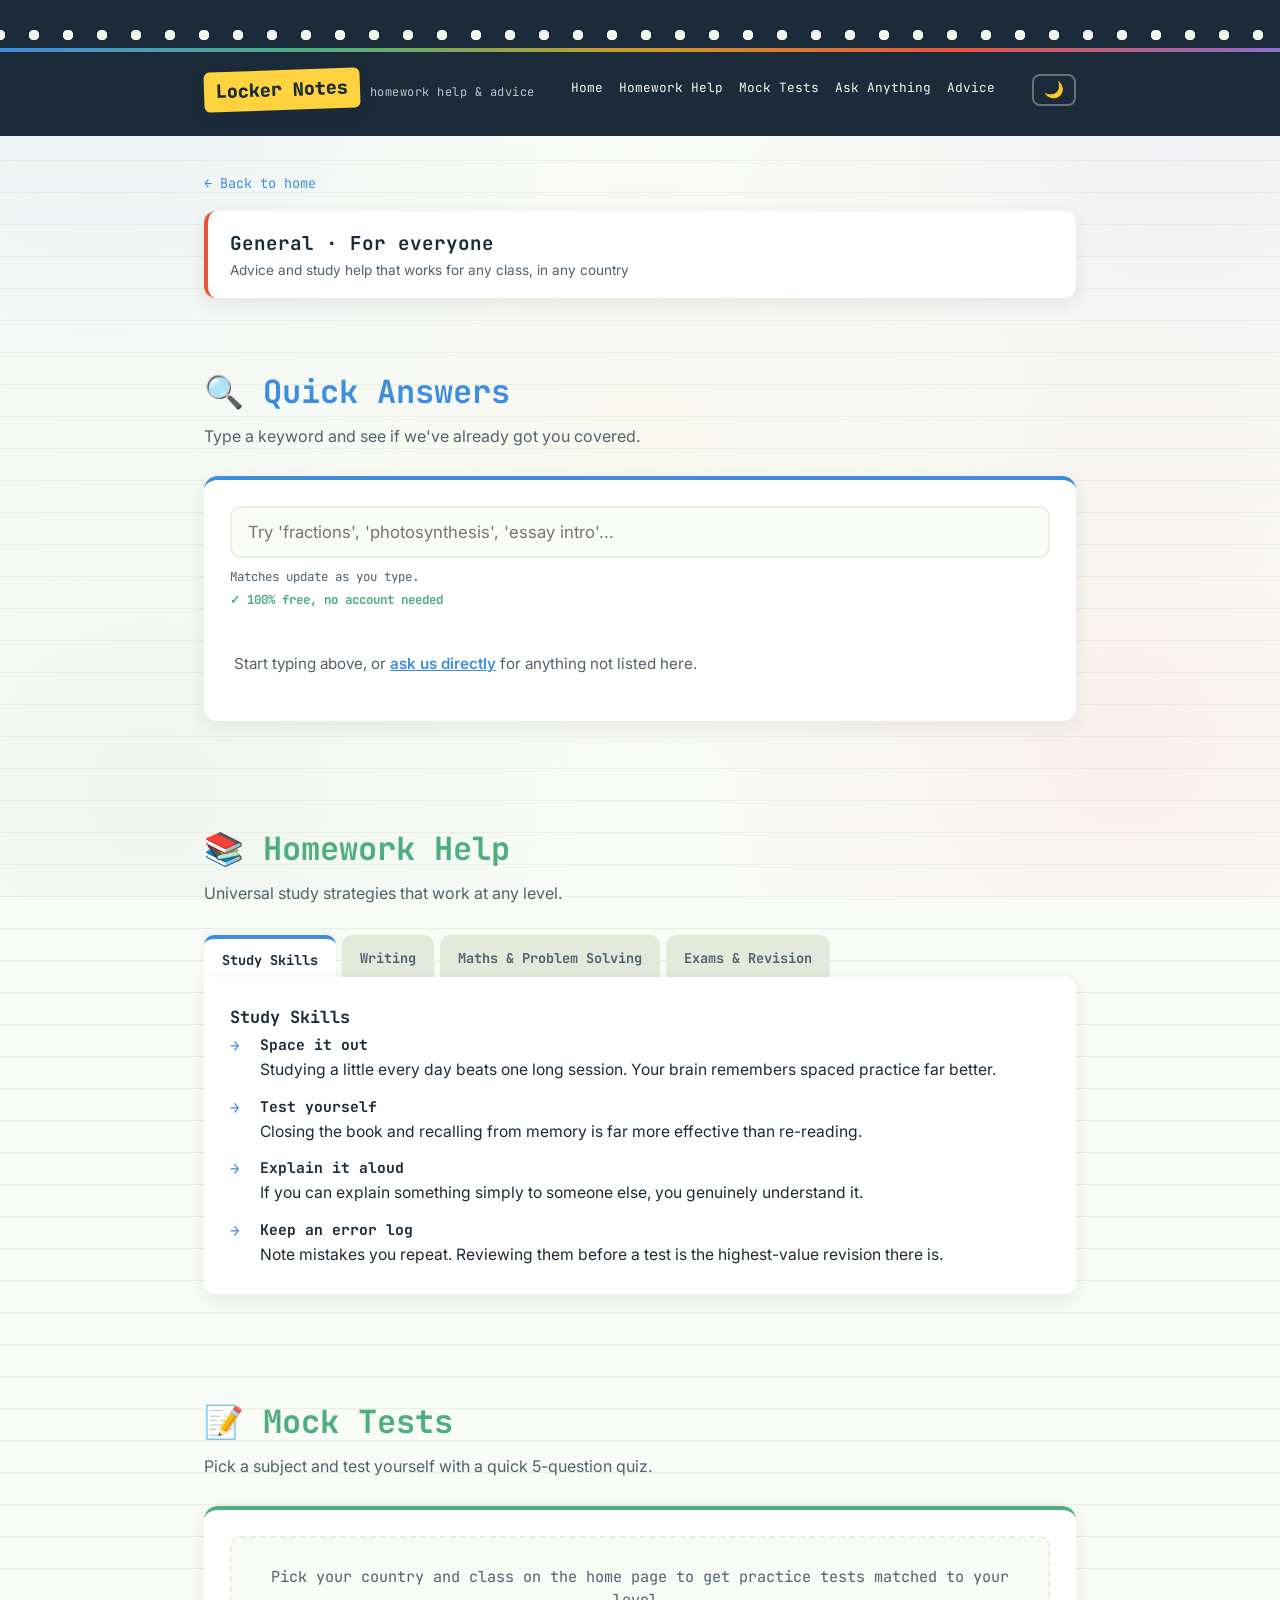
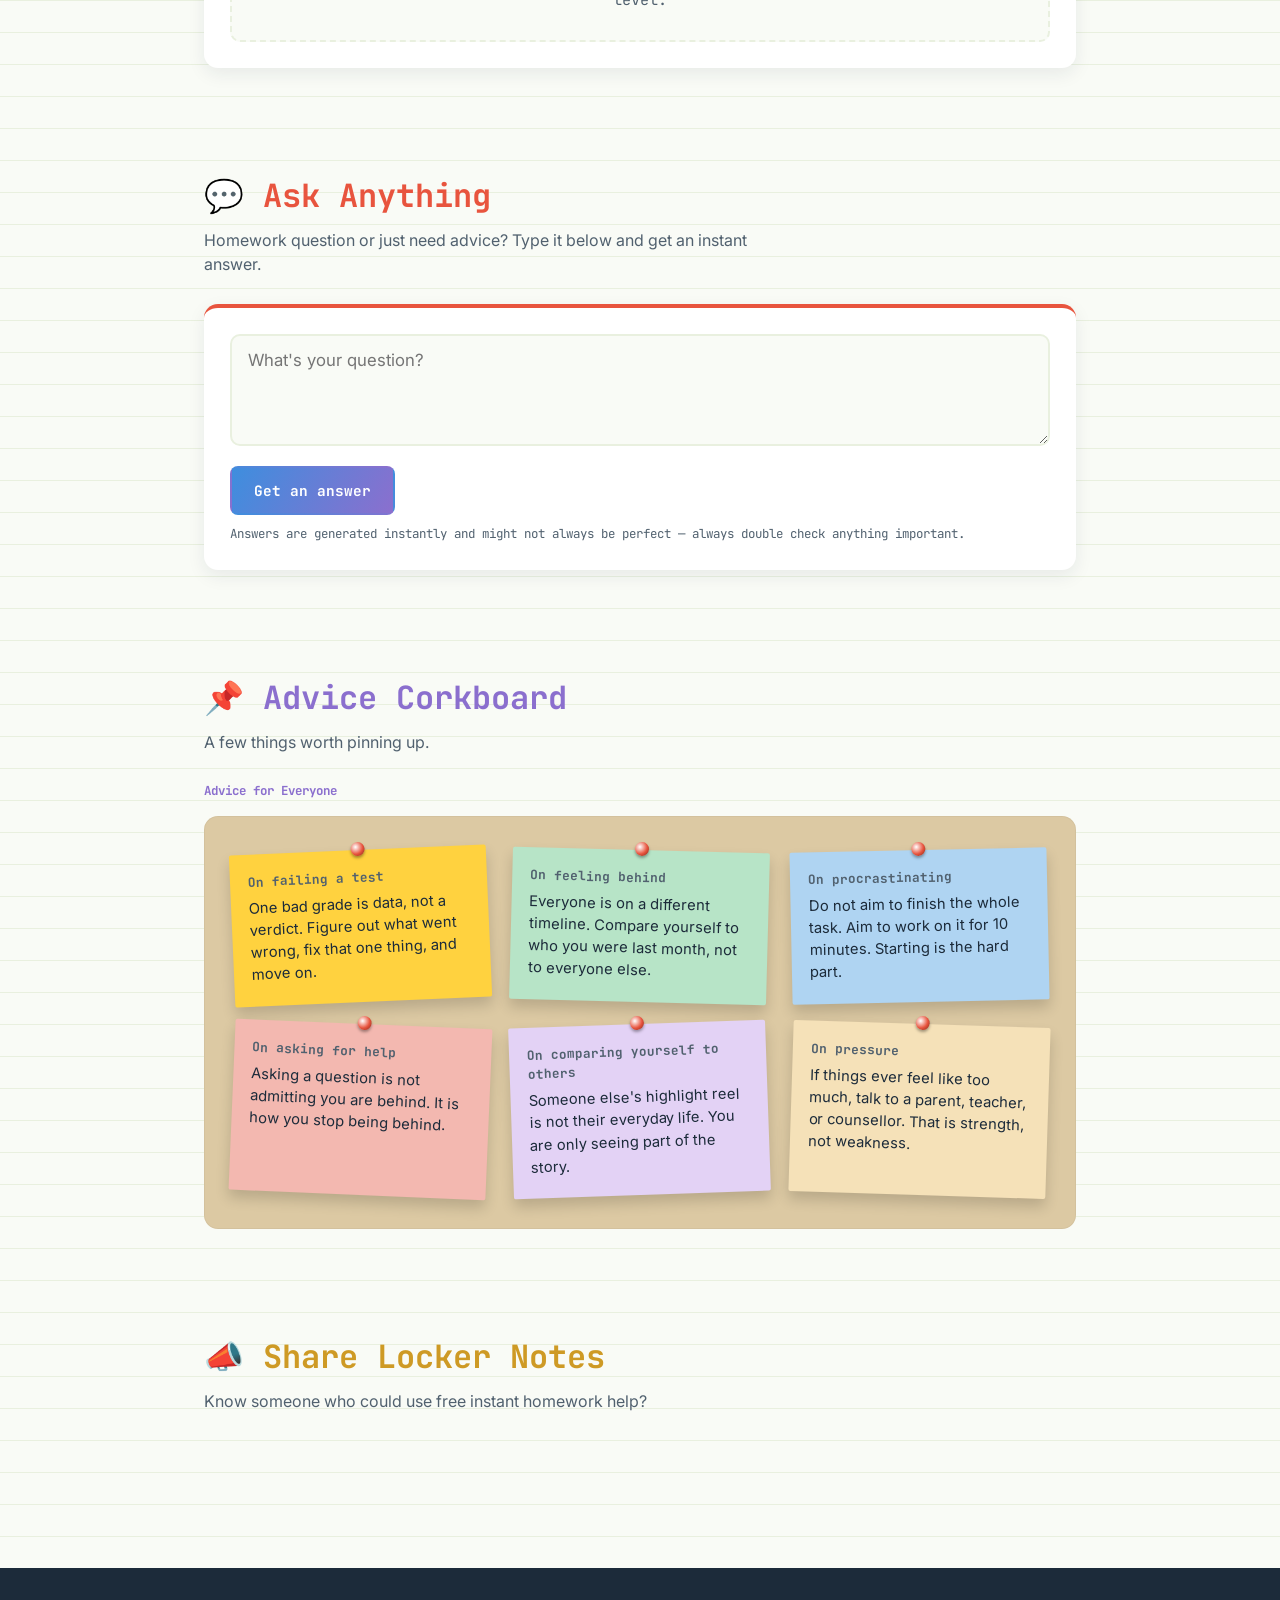
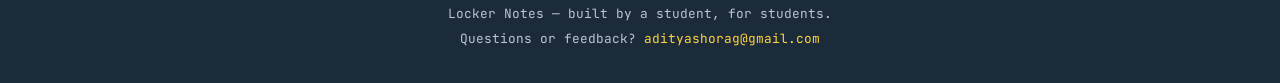
==== class.html @ 20bbe568 "Create class.html" ====
<!DOCTYPE html>
<html lang="en">
<head>
<meta charset="UTF-8">
<meta name="viewport" content="width=device-width, initial-scale=1.0">
<meta name="google-site-verification" content="AP9LvEJJKr02ucVjpf7Tzosmf3oper6ZNiyNv8KNEbU" />
<script>
(function(){try{var t=localStorage.getItem('lockerNotesTheme');if(t==='dark'){document.documentElement.setAttribute('data-theme','dark');}}catch(e){}})();
</script>
<link rel="icon" type="image/svg+xml" href="data:image/svg+xml,<svg xmlns='http://www.w3.org/2000/svg' viewBox='0 0 64 64'><rect width='64' height='64' rx='14' fill='%23FFD23F'/><text x='32' y='45' font-family='monospace' font-weight='800' font-size='36' fill='%231C2B3A' text-anchor='middle'>L</text></svg>">
<link rel="manifest" href="manifest.json">
<meta name="theme-color" content="#1C2B3A">
<meta name="apple-mobile-web-app-capable" content="yes">
<meta name="apple-mobile-web-app-title" content="Locker Notes">
<link rel="apple-touch-icon" href="icon-192.png">
<link rel="preconnect" href="https://fonts.googleapis.com">
<link rel="preconnect" href="https://fonts.gstatic.com" crossorigin>
<link rel="preload" as="style" href="https://fonts.googleapis.com/css2?family=JetBrains+Mono:wght@400;600;700;800&family=Inter:wght@400;500;600;700&display=swap">
<link href="https://fonts.googleapis.com/css2?family=JetBrains+Mono:wght@400;600;700;800&family=Inter:wght@400;500;600;700&display=swap" rel="stylesheet" media="print" onload="this.media='all'">
<noscript><link href="https://fonts.googleapis.com/css2?family=JetBrains+Mono:wght@400;600;700;800&family=Inter:wght@400;500;600;700&display=swap" rel="stylesheet"></noscript>
<script type='module' src='https://static.cloudflareinsights.com/beacon.min.js' data-cf-beacon='{"token": "ec86fbf6aa5c4fb08f10c71c2e8cd34a"}'></script>
<title>Locker Notes</title>
<meta property="og:title" content="Locker Notes — Free Homework Help &amp; Advice">
<meta property="og:image" content="https://adityashorag-crypto.github.io/Locker-Notes/og-image.png">
<meta name="twitter:card" content="summary_large_image">
<style>

:root{
--paper:#F9FBF6;
--paper-line:#E9F0DF;
--panel:#FFFFFF;
--ink:#1C2B3A;
--ink-soft:#51616F;
--dark-navy:#1C2B3A;
--cream:#F2F6EC;
--highlighter:#FFD23F;
--blue:#3E8EDE;
--green:#4CAF7D;
--coral:#E8543E;
--mustard:#CE9A25;
--purple:#8B6FCE;
--radius:14px;
--shadow:0 6px 18px rgba(28,43,58,0.08);
--mono:'JetBrains Mono', ui-monospace, monospace;
--sans:'Inter', system-ui, sans-serif;
}
:root[data-theme="dark"]{
--paper:#121A22;
--paper-line:#232F3A;
--panel:#1B2530;
--ink:#E8EEF2;
--ink-soft:#9FB0BD;
}
*{box-sizing:border-box;}
html{scroll-behavior:smooth;}
@media (prefers-reduced-motion: reduce){
html{scroll-behavior:auto;}
*{animation-duration:0.001ms !important; transition-duration:0.001ms !important;}
}
body{
margin:0;
background:
linear-gradient(var(--paper-line) 1px, transparent 1px),
radial-gradient(circle at 8% 10%, rgba(62,142,222,0.07), transparent 32%),
radial-gradient(circle at 92% 16%, rgba(139,111,206,0.07), transparent 32%),
radial-gradient(circle at 12% 88%, rgba(76,175,125,0.06), transparent 32%),
radial-gradient(circle at 88% 82%, rgba(232,84,62,0.06), transparent 32%),
radial-gradient(circle at 50% 50%, rgba(206,154,37,0.04), transparent 45%);
background-size: 100% 32px, cover, cover, cover, cover, cover;
background-attachment: scroll, fixed, fixed, fixed, fixed, fixed;
background-color:var(--paper);
color:var(--ink);
font-family:var(--sans);
line-height:1.5;
-webkit-font-smoothing:antialiased;
transition: background-color 0.3s ease, color 0.3s ease;
}
a{color:var(--blue);}
a:focus-visible, button:focus-visible, input:focus-visible, textarea:focus-visible, select:focus-visible{
outline:3px solid var(--blue);
outline-offset:2px;
border-radius:4px;
}
.wrap{max-width:920px; margin:0 auto; padding:0 24px;}

/* ---------- Header : spiral notebook edge ---------- */
header{
background:var(--dark-navy);
color:var(--cream);
padding-top:22px;
position:relative;
}
.spiral{
height:26px;
background-image: radial-gradient(circle 6px, var(--cream) 5px, transparent 5.5px);
background-size:34px 26px;
background-position: 17px center;
background-repeat:repeat-x;
background-color:var(--dark-navy);
}
.thread{
height:4px;
background:linear-gradient(90deg, var(--blue), var(--green), var(--mustard), var(--coral), var(--purple));
}
.header-inner{
display:flex; align-items:center; justify-content:space-between;
padding:18px 24px 26px;
max-width:920px; margin:0 auto;
flex-wrap:wrap; gap:12px;
}
.brand{
display:flex; align-items:baseline; gap:10px;
}
.brand-tab{
font-family:var(--mono); font-weight:800; font-size:1.15rem;
background:var(--highlighter); color:var(--dark-navy);
padding:6px 12px; border-radius:6px;
transform:rotate(-2deg);
box-shadow:var(--shadow);
}
.brand-sub{ font-family:var(--mono); font-size:0.75rem; color:#B9C6CF; letter-spacing:0.04em;}
nav{display:flex; gap:16px; font-family:var(--mono); font-size:0.8rem; flex-wrap:wrap;}
nav a{color:var(--cream); text-decoration:none; border-bottom:2px solid transparent; padding-bottom:2px; transition:border-color 0.2s ease, color 0.2s ease;}
nav a:hover{border-bottom-color:var(--highlighter);}
.theme-toggle{
background:transparent; border:2px solid rgba(242,246,236,0.35); border-radius:8px;
color:var(--cream); font-size:1rem; padding:6px 10px; cursor:pointer; line-height:1;
transition:background 0.2s ease, transform 0.15s ease;
}
.theme-toggle:hover{background:rgba(242,246,236,0.12);}
.theme-toggle:active{transform:scale(0.92);}

/* ---------- Hero ---------- */
.hero{padding:64px 0 48px; position:relative; overflow:hidden;}
.hero::before{
content:"";
position:absolute; top:-60px; right:-40px; width:220px; height:220px;
background:radial-gradient(circle, rgba(139,111,206,0.16), transparent 70%);
z-index:0; pointer-events:none;
}
.hero::after{
content:"";
position:absolute; bottom:-40px; left:-60px; width:200px; height:200px;
background:radial-gradient(circle, rgba(76,175,125,0.14), transparent 70%);
z-index:0; pointer-events:none;
}
.hero > *{position:relative; z-index:1;}
.hero-confetti{position:absolute; inset:0; overflow:hidden; pointer-events:none;}
.confetti{position:absolute; border-radius:50%; opacity:0.8;}
.confetti.c1{width:14px; height:14px; background:var(--coral); top:14%; right:12%;}
.confetti.c2{width:10px; height:10px; background:var(--green); top:58%; right:6%;}
.confetti.c3{width:12px; height:12px; background:var(--mustard); top:78%; right:22%;}
.confetti.c4{width:9px; height:9px; background:var(--purple); top:30%; right:2%;}
.confetti.c5{width:11px; height:11px; background:var(--blue); top:4%; right:26%;}
.eyebrow{
font-family:var(--mono); font-size:0.8rem; color:var(--blue);
letter-spacing:0.08em; text-transform:uppercase; margin:0 0 14px; font-weight:700;
}
h1{
font-family:var(--mono); font-weight:800;
font-size:clamp(2rem, 5vw, 3.2rem);
line-height:1.08; margin:0 0 18px; letter-spacing:-0.01em;
}
h1 .hl{
background-image: linear-gradient(transparent 62%, var(--highlighter) 62%);
background-repeat: no-repeat;
background-size: 0% 100%;
animation: highlightSweep 0.7s ease-out 0.3s forwards;
padding: 0 2px;
}
@keyframes highlightSweep{
to { background-size: 100% 100%; }
}
.hero p{
font-size:1.08rem; color:var(--ink-soft); max-width:52ch; margin:0 0 28px;
}
.cta-row{display:flex; gap:14px; flex-wrap:wrap;}
.btn{
font-family:var(--mono); font-weight:700; font-size:0.9rem;
padding:13px 22px; border-radius:8px; text-decoration:none;
border:2px solid var(--ink); cursor:pointer; display:inline-block;
transition:transform 0.15s ease, filter 0.15s ease, background 0.15s ease, color 0.15s ease, border-color 0.15s ease;
}
.btn-solid{background:linear-gradient(120deg, var(--blue), var(--purple)); color:#fff; border-color:transparent;}
.btn-solid:hover{filter:brightness(1.08); transform:translateY(-1px);}
.btn-solid:active{transform:scale(0.97);}
.btn-ghost{background:transparent; color:var(--ink);}
.btn-ghost:hover{background:rgba(62,142,222,0.08); border-color:var(--blue); color:var(--blue);}
.btn-ghost:active{transform:scale(0.97);}
section{padding:52px 0;}
.section-head{margin-bottom:28px; max-width:60ch;}
.section-head h2{
font-family:var(--mono); font-size:clamp(1.5rem,3vw,2rem); margin:0 0 8px;
}
.section-head p{color:var(--ink-soft); margin:0;}
#classpicker .section-head h2{color:var(--coral);}
#quick .section-head h2{color:var(--blue);}
#help .section-head h2{color:var(--green);}
#mocktest .section-head h2{color:var(--green);}
#ask .section-head h2{color:var(--coral);}
#advice .section-head h2{color:var(--purple);}
#share .section-head h2{color:var(--mustard);}
#support .section-head h2{color:var(--mustard);}

/* ---------- Scroll-reveal ---------- */
.reveal{opacity:0; transform:translateY(24px); transition:opacity 0.6s ease, transform 0.6s ease;}
.reveal.in-view{opacity:1; transform:translateY(0);}

/* ---------- Class Picker ---------- */
.class-wrap{
background:var(--panel); border-radius:var(--radius);
box-shadow:var(--shadow); padding:26px;
border-top:4px solid var(--coral);
}
.class-grid{
display:grid; grid-template-columns:repeat(4, 1fr); gap:10px;
}
.class-btn{
font-family:var(--mono); font-weight:700; font-size:0.95rem;
padding:16px 8px; border-radius:10px; border:2px solid var(--paper-line);
background:var(--paper); color:var(--ink); cursor:pointer;
transition:transform 0.12s ease, border-color 0.15s ease, background 0.15s ease;
}
.class-btn:hover{border-color:var(--coral);}
.class-btn:active{transform:scale(0.95);}
.class-btn.active{
background:linear-gradient(120deg, var(--blue), var(--purple)); color:#fff; border-color:transparent;
}
.class-current{font-family:var(--mono); font-size:0.85rem; color:var(--ink-soft); margin:16px 0 0;}
.class-current strong{color:var(--coral);}

/* ---------- Quick Answers ---------- */
.search-wrap{
background:var(--panel); border-radius:var(--radius);
box-shadow:var(--shadow); padding:26px 26px 22px;
border-top:4px solid var(--blue);
}
.search-input{
width:100%; font-family:var(--sans); font-size:1.05rem;
padding:14px 16px; border-radius:10px; border:2px solid var(--paper-line);
background:var(--paper); color:var(--ink);
}
.search-input:focus{border-color:var(--blue); outline:none;}
.search-hint{font-family:var(--mono); font-size:0.78rem; color:var(--ink-soft); margin:10px 0 0;}
.search-trust{font-family:var(--mono); font-size:0.78rem; color:var(--green); margin:4px 0 0; font-weight:700;}
.qa-results{display:grid; gap:16px; margin-top:20px;}
.qa-item{border-left:4px solid var(--blue); padding:8px 12px 8px 16px; border-radius:0 8px 8px 0;}
.qa-item[data-tag="math"]{border-color:var(--blue); background:rgba(62,142,222,0.05);}
.qa-item[data-tag="sci"]{border-color:var(--green); background:rgba(76,175,125,0.06);}
.qa-item[data-tag="eng"]{border-color:var(--coral); background:rgba(232,84,62,0.05);}
.qa-item[data-tag="hist"]{border-color:var(--mustard); background:rgba(206,154,37,0.06);}
.qa-item[data-tag="life"]{border-color:var(--purple); background:rgba(139,111,206,0.06);}
.qa-item .q{font-family:var(--mono); font-weight:700; font-size:0.95rem; margin:0 0 4px;}
.qa-item .a{margin:0; color:var(--ink-soft); font-size:0.95rem;}
.qa-empty{font-size:0.95rem; color:var(--ink-soft); padding:8px 4px;}
.qa-empty a{color:var(--blue); font-weight:600;}

/* ---------- Binder tabs (Homework Help) ---------- */
.tabbar{display:flex; gap:6px; flex-wrap:wrap; margin-bottom:0;}
.tab-btn{
font-family:var(--mono); font-weight:700; font-size:0.85rem;
padding:12px 18px 10px; border:none; cursor:pointer;
border-radius:10px 10px 0 0;
background:#E4EADB; color:var(--ink-soft);
position:relative; top:2px;
transition:color 0.15s ease, background 0.15s ease, transform 0.1s ease;
}
:root[data-theme="dark"] .tab-btn{background:#232F3A;}
.tab-btn:active{transform:scale(0.96);}
.tab-btn[aria-selected="true"]{
background:var(--panel); color:var(--ink);
box-shadow:0 -2px 8px rgba(28,43,58,0.06);
}
.tab-btn[data-c="math"][aria-selected="true"]{border-top:4px solid var(--blue);}
.tab-btn[data-c="sci"][aria-selected="true"]{border-top:4px solid var(--green);}
.tab-btn[data-c="eng"][aria-selected="true"]{border-top:4px solid var(--coral);}
.tab-btn[data-c="hist"][aria-selected="true"]{border-top:4px solid var(--mustard);}
.tab-btn[data-c="math"]:hover{color:var(--blue);}
.tab-btn[data-c="sci"]:hover{color:var(--green);}
.tab-btn[data-c="eng"]:hover{color:var(--coral);}
.tab-btn[data-c="hist"]:hover{color:var(--mustard);}
.panel-wrap{
background:var(--panel); border-radius:0 12px 12px 12px;
box-shadow:var(--shadow); padding:28px 26px;
}
.panel{display:none;}
.panel.active{display:block;}
.panel h3{font-family:var(--mono); font-size:1.05rem; margin:0 0 4px;}
.panel .sub{color:var(--ink-soft); font-size:0.9rem; margin:0 0 18px;}
.tip-list{list-style:none; margin:0; padding:0; display:grid; gap:14px;}
.tip-list li{
padding-left:30px; position:relative; font-size:0.98rem;
}
.tip-list li::before{
content:"→"; position:absolute; left:0; font-family:var(--mono); font-weight:700; color:var(--blue);
}
.panel[data-p="sci"] .tip-list li::before{color:var(--green);}
.panel[data-p="eng"] .tip-list li::before{color:var(--coral);}
.panel[data-p="hist"] .tip-list li::before{color:var(--mustard);}
.tip-list strong{display:block; font-family:var(--mono); font-size:0.92rem; margin-bottom:2px;}

/* ---------- Mock Tests ---------- */
.mock-wrap{
background:var(--panel); border-radius:var(--radius);
box-shadow:var(--shadow); padding:26px;
border-top:4px solid var(--green);
}
.mock-controls{display:flex; gap:12px; flex-wrap:wrap; margin-bottom:6px;}
.mock-controls select{
font-family:var(--sans); font-size:1rem; padding:10px 14px; border-radius:8px;
border:2px solid var(--paper-line); background:var(--paper); color:var(--ink);
}
.mock-controls select:focus{border-color:var(--green); outline:none;}
.mock-note{font-family:var(--mono); font-size:0.78rem; color:var(--ink-soft); margin:10px 0 18px;}
.mock-best-info{font-family:var(--mono); font-size:0.85rem; color:var(--ink-soft); margin:0 0 12px;}
.mock-progress-track{width:100%; height:8px; background:var(--paper-line); border-radius:4px; overflow:hidden; margin-bottom:18px;}
.mock-progress-fill{height:100%; width:0%; background:linear-gradient(90deg, var(--green), var(--blue)); transition:width 0.3s ease;}
.mock-result{
font-family:var(--mono); font-weight:700; font-size:1.05rem; color:var(--green);
margin-bottom:16px; display:none; padding:12px 16px; background:rgba(76,175,125,0.1); border-radius:8px;
}
.mock-result.visible{display:block;}
.mock-result.perfect{
background:rgba(255,210,63,0.3); color:var(--dark-navy); border:2px solid var(--highlighter);
animation:perfectPulse 0.5s ease;
}
@keyframes perfectPulse{
0%{transform:scale(0.94);}
60%{transform:scale(1.04);}
100%{transform:scale(1);}
}
.mock-question{
background:var(--paper); border-radius:10px; padding:16px 18px; margin-bottom:14px;
border-left:4px solid var(--green);
}
.mock-q-text{font-family:var(--mono); font-weight:700; font-size:0.92rem; margin:0 0 10px;}
.mock-option{
display:flex; align-items:center; gap:8px; padding:8px 10px; border-radius:6px;
margin-bottom:4px; cursor:pointer; font-size:0.95rem;
}
.mock-option:hover{background:rgba(76,175,125,0.08);}
.mock-option.correct{background:rgba(76,175,125,0.22); font-weight:700;}
.mock-option.incorrect{background:rgba(232,84,62,0.18); text-decoration:line-through;}
.mock-soon{
background:var(--paper); border-radius:10px; padding:28px 22px; text-align:center;
border:2px dashed var(--paper-line);
}
.mock-soon p{font-family:var(--mono); color:var(--ink-soft); margin:0; font-size:0.95rem;}

/* ---------- Confetti celebration ---------- */
.confetti-piece{
position:fixed; top:-20px; width:9px; height:14px; opacity:0.95;
z-index:999; pointer-events:none; border-radius:2px;
animation-name:confettiFall; animation-timing-function:ease-in; animation-fill-mode:forwards;
}
@keyframes confettiFall{
0%{ transform:translateY(0) rotate(0deg); opacity:1; }
100%{ transform:translateY(100vh) rotate(560deg); opacity:0; }
}

/* ---------- Ask Anything ---------- */
.ask-wrap{
background:var(--panel); border-radius:var(--radius);
box-shadow:var(--shadow); padding:26px;
border-top:4px solid var(--coral);
}
#questionInput{
width:100%; font-family:var(--sans); font-size:1.05rem;
padding:14px 16px; border-radius:10px; border:2px solid var(--paper-line);
background:var(--paper); color:var(--ink); resize:vertical; min-height:100px;
}
#questionInput:focus{border-color:var(--coral); outline:none;}
.ask-wrap .btn{margin-top:14px;}
.ask-note{font-family:var(--mono); font-size:0.78rem; color:var(--ink-soft); margin:10px 0 0;}
.answer-box{
margin-top:20px; padding:16px 18px; border-radius:10px;
background:var(--paper); border-left:4px solid var(--coral);
font-size:0.98rem; color:var(--ink);
display:none;
}
.answer-box.visible{display:block;}
.answer-box.loading{color:var(--ink-soft); font-style:italic;}
.answer-box.error{border-left-color:#B23A28; color:#B23A28;}
.answer-main{white-space:pre-wrap;}
.flow-chart{display:flex; flex-direction:column; gap:6px; margin-top:16px; align-items:flex-start;}
.flow-step{
background:#fff; border-left:4px solid var(--coral); border-radius:0 8px 8px 0;
padding:10px 14px; font-family:var(--mono); font-size:0.85rem; color:var(--ink);
box-shadow:var(--shadow); max-width:100%;
}
:root[data-theme="dark"] .flow-step{background:var(--panel);}
.flow-arrow{font-family:var(--mono); font-weight:700; color:var(--coral); font-size:1rem; padding-left:14px;}

/* ---------- Advice corkboard ---------- */
.corkboard{
background:#DCC9A3;
border-radius:var(--radius);
padding:34px 28px;
display:grid; grid-template-columns:repeat(auto-fit, minmax(210px,1fr));
gap:22px;
box-shadow: inset 0 0 0 1px rgba(0,0,0,0.04);
}
.note{
background:var(--highlighter); padding:18px 18px 20px; border-radius:2px;
box-shadow:0 8px 14px rgba(0,0,0,0.16);
font-size:0.92rem;
transition:transform 0.15s ease, box-shadow 0.15s ease;
position:relative;
color:var(--dark-navy);
}
.note::before{
content:"";
position:absolute; top:-8px; left:50%; transform:translateX(-50%);
width:14px; height:14px; border-radius:50%;
background:radial-gradient(circle at 35% 35%, #fff, var(--coral) 55%, #7a2418 100%);
box-shadow:0 2px 3px rgba(0,0,0,0.35);
}
.note:nth-child(6n+1){transform:rotate(-2.5deg); background:var(--highlighter);}
.note:nth-child(6n+2){transform:rotate(1.5deg); background:#B7E4C7;}
.note:nth-child(6n+3){transform:rotate(-1.2deg); background:#AFD4F2;}
.note:nth-child(6n+4){transform:rotate(2.4deg); background:#F3B8B0;}
.note:nth-child(6n+5){transform:rotate(-2deg); background:#E3D2F5;}
.note:nth-child(6n+6){transform:rotate(1.8deg); background:#F5E1B8;}
.note:hover{transform:scale(1.04) !important; box-shadow:0 12px 20px rgba(0,0,0,0.22); z-index:2;}
.note p{margin:0;}
.note strong{display:block; font-family:var(--mono); font-size:0.8rem; margin-bottom:6px; color:#51616F;}
.stream-row{display:flex; gap:10px; flex-wrap:wrap; margin-top:10px;}
.stream-btn{flex:1; min-width:120px;}
.tip-list li::before{color:var(--tip-color, var(--blue)) !important;}
.advice-tier-label{font-family:var(--mono); font-size:0.78rem; color:var(--purple); font-weight:700; margin:0 0 16px;}

/* ---------- Share / Support sections ---------- */
.share-row{display:flex; gap:14px; flex-wrap:wrap; align-items:center;}
.copy-feedback{font-family:var(--mono); font-size:0.78rem; color:var(--green); font-weight:700;}

/* ---------- Footer ---------- */
footer{
background:var(--dark-navy); color:#B9C6CF; padding:36px 24px 28px;
margin-top:24px; text-align:center;
}
footer p{font-family:var(--mono); font-size:0.8rem; margin:0 0 6px;}
footer a{color:var(--highlighter); text-decoration:none;}
footer a:hover{text-decoration:underline;}

/* ---------- Responsive ---------- */
@media (max-width:640px){
.header-inner{flex-direction:column; align-items:flex-start;}
nav{gap:12px; flex-wrap:wrap; font-size:0.76rem;}
.hero{padding:44px 0 32px;}
.corkboard{padding:24px 18px;}
.panel-wrap{padding:22px 18px;}
.class-grid{grid-template-columns:repeat(3, 1fr);}
}

/* ---------- Homepage extras ---------- */
.country-grid{display:grid; grid-template-columns:repeat(auto-fit,minmax(200px,1fr)); gap:14px; margin-bottom:8px;}
.country-card{
background:var(--panel); border:2px solid var(--paper-line); border-radius:12px;
padding:20px 18px; cursor:pointer; text-align:left; font-family:var(--sans);
transition:transform 0.12s ease, border-color 0.15s ease, box-shadow 0.15s ease;
color:var(--ink);
}
.country-card:hover{border-color:var(--blue); box-shadow:var(--shadow);}
.country-card:active{transform:scale(0.97);}
.country-card.active{border-color:var(--blue); background:rgba(62,142,222,0.07);}
.country-flag{font-size:1.8rem; display:block; margin-bottom:6px;}
.country-name{font-family:var(--mono); font-weight:700; font-size:1rem; display:block;}
.country-sub{font-size:0.82rem; color:var(--ink-soft);}
.general-card{border-color:var(--highlighter); background:rgba(255,210,63,0.12);}
.general-card:hover{border-color:var(--mustard);}
.level-grid{display:grid; grid-template-columns:repeat(4,1fr); gap:10px; margin-top:8px;}
.level-btn{
font-family:var(--mono); font-weight:700; font-size:0.95rem;
padding:16px 8px; border-radius:10px; border:2px solid var(--paper-line);
background:var(--paper); color:var(--ink); cursor:pointer; text-decoration:none;
display:block; text-align:center;
transition:transform 0.12s ease, border-color 0.15s ease, background 0.15s ease;
}
.level-btn:hover{border-color:var(--coral); color:var(--ink);}
.level-btn:active{transform:scale(0.95);}
.general-btn{
grid-column:1 / -1; background:linear-gradient(120deg, var(--highlighter), var(--mustard));
border-color:transparent; color:var(--dark-navy); font-size:1rem; padding:18px;
}
.general-btn:hover{filter:brightness(1.06); color:var(--dark-navy);}
.step-label{font-family:var(--mono); font-size:0.78rem; color:var(--blue); font-weight:700; letter-spacing:0.06em; text-transform:uppercase; margin:0 0 10px;}
.feature-grid{display:grid; grid-template-columns:repeat(auto-fit,minmax(210px,1fr)); gap:18px;}
.feature-card{background:var(--panel); border-radius:12px; padding:22px 20px; box-shadow:var(--shadow); border-top:4px solid var(--blue);}
.feature-card:nth-child(2){border-top-color:var(--green);}
.feature-card:nth-child(3){border-top-color:var(--coral);}
.feature-card:nth-child(4){border-top-color:var(--purple);}
.feature-card h3{font-family:var(--mono); font-size:1rem; margin:0 0 8px;}
.feature-card p{margin:0; font-size:0.92rem; color:var(--ink-soft);}
.back-link{font-family:var(--mono); font-size:0.85rem; display:inline-block; margin-bottom:18px; text-decoration:none;}
.back-link:hover{text-decoration:underline;}
.page-context{
background:var(--panel); border-radius:12px; padding:18px 22px; box-shadow:var(--shadow);
border-left:4px solid var(--coral); margin-bottom:8px;
display:flex; justify-content:space-between; align-items:center; gap:14px; flex-wrap:wrap;
}
.page-context h2{font-family:var(--mono); font-size:1.2rem; margin:0;}
.page-context p{margin:2px 0 0; font-size:0.85rem; color:var(--ink-soft);}
@media (max-width:640px){
.level-grid{grid-template-columns:repeat(3,1fr);}
}

</style>
</head>
<body>
<header>
<div class="spiral"></div>
<div class="thread"></div>
<div class="header-inner">
<a href="index.html" style="text-decoration:none;"><div class="brand">
<span class="brand-tab">Locker Notes</span>
<span class="brand-sub">homework help &amp; advice</span>
</div></a>
<nav><a href="index.html">Home</a><a href="#help">Homework Help</a><a href="#mocktest">Mock Tests</a><a href="#ask">Ask Anything</a><a href="#advice">Advice</a></nav>
<button class="theme-toggle" id="themeToggleBtn" onclick="toggleTheme()" aria-label="Toggle dark mode">&#127769;</button>
</div>
</header>
<main class="wrap">

<section style="padding-top:34px; padding-bottom:10px;">
<a href="index.html" class="back-link">&larr; Back to home</a>
<div class="page-context">
<div>
<h2 id="ctxTitle">Loading&hellip;</h2>
<p id="ctxSub"></p>
</div>
<div id="streamPickerArea"></div>
</div>
</section>

<section id="quick">
<div class="section-head">
<h2>&#128269; Quick Answers</h2>
<p>Type a keyword and see if we've already got you covered.</p>
</div>
<div class="search-wrap reveal">
<input type="text" class="search-input" id="quickSearch" placeholder="Try 'fractions', 'photosynthesis', 'essay intro'...">
<p class="search-hint">Matches update as you type.</p>
<p class="search-trust">&#10003; 100% free, no account needed</p>
<div class="qa-results" id="qaResults"></div>
</div>
</section>

<section id="help">
<div class="section-head">
<h2>&#128218; Homework Help</h2>
<p id="hwSub">Study strategies for you &mdash; pick a subject.</p>
</div>
<div class="tabbar" role="tablist" id="hwTabbar"></div>
<div class="panel-wrap reveal" id="hwPanelWrap"></div>
</section>

<section id="mocktest">
<div class="section-head">
<h2>&#128221; Mock Tests</h2>
<p>Pick a subject and test yourself with a quick 5-question quiz.</p>
</div>
<div class="mock-wrap reveal">
<div id="mockControlsArea"></div>
<div id="mockTestArea"></div>
</div>
</section>

<section id="ask">
<div class="section-head">
<h2>&#128172; Ask Anything</h2>
<p>Homework question or just need advice? Type it below and get an instant answer.</p>
</div>
<div class="ask-wrap reveal">
<textarea id="questionInput" rows="4" placeholder="What's your question?"></textarea>
<button class="btn btn-solid" id="askBtn" onclick="askQuestion()">Get an answer</button>
<p class="ask-note">Answers are generated instantly and might not always be perfect &mdash; always double check anything important.</p>
<div class="answer-box" id="answerBox"></div>
</div>
</section>

<section id="advice">
<div class="section-head">
<h2>&#128204; Advice Corkboard</h2>
<p>A few things worth pinning up.</p>
</div>
<div class="reveal">
<p class="advice-tier-label" id="adviceTierLabel"></p>
<div class="corkboard" id="adviceCorkboard"></div>
</div>
</section>

<section id="share">
<div class="section-head">
<h2>&#128227; Share Locker Notes</h2>
<p>Know someone who could use free instant homework help?</p>
</div>
<div class="share-row reveal">
<a class="btn btn-solid" target="_blank" rel="noopener" href="https://wa.me/?text=Check%20out%20Locker%20Notes%20%E2%80%94%20free%20instant%20homework%20help%20and%20advice%3A%20https%3A%2F%2Fadityashorag-crypto.github.io%2FLocker-Notes%2F">Share on WhatsApp</a>
<button class="btn btn-ghost" onclick="copyLink()">Copy link</button>
<span class="copy-feedback" id="copyFeedback"></span>
</div>
</section>

</main>

<footer>
<p>Locker Notes &mdash; built by a student, for students.</p>
<p>Questions or feedback? <a href="mailto:adityashorag@gmail.com">adityashorag@gmail.com</a></p>
</footer>
<script>
const COUNTRIES = {"general": {"name": "General", "sub": "For everyone", "flag": "🌐", "levelLabel": "", "levels": [], "streams": null}, "india": {"name": "India", "sub": "CBSE / state boards", "flag": "🇮🇳", "levelLabel": "Class", "levels": [1, 2, 3, 4, 5, 6, 7, 8, 9, 10, 11, 12], "streams": [11, 12]}, "usa": {"name": "United States", "sub": "K-12 grades", "flag": "🇺🇸", "levelLabel": "Grade", "levels": [1, 2, 3, 4, 5, 6, 7, 8, 9, 10, 11, 12], "streams": null}, "uk": {"name": "United Kingdom", "sub": "Years 1-13", "flag": "🇬🇧", "levelLabel": "Year", "levels": [1, 2, 3, 4, 5, 6, 7, 8, 9, 10, 11, 12, 13], "streams": null}};
const CONTENT = {"india": {"hw": {"1": [{"key": "math", "label": "Maths", "tips": [{"h": "Count out loud", "b": "Use your fingers, beads, or anything around you. Counting physical things makes numbers real."}, {"h": "Practise writing numbers", "b": "Write each number slowly and neatly. Speed comes later."}, {"h": "Play number games", "b": "Spotting numbers on signs and buses is practice too."}]}, {"key": "evs", "label": "EVS", "tips": [{"h": "Look around you", "b": "EVS is about the world you already see. Point things out at home and outdoors."}, {"h": "Ask why", "b": "Why do plants need water? Asking questions is how EVS makes sense."}, {"h": "Draw what you learn", "b": "Drawing a plant or an animal helps you remember it."}]}, {"key": "eng", "label": "English", "tips": [{"h": "Read aloud daily", "b": "Even one short page a day builds reading fast."}, {"h": "Sound out new words", "b": "Break the word into parts and say each part slowly."}, {"h": "Learn new words", "b": "Pick one new word a day and try using it."}]}, {"key": "gk", "label": "General Knowledge", "tips": [{"h": "Ask about the world", "b": "Where is this from? Who made it? Curiosity is GK practice."}, {"h": "Look at pictures", "b": "Picture books and maps teach a lot without much reading."}, {"h": "Share what you learn", "b": "Telling someone a fact helps you remember it."}]}], "2": [{"key": "math", "label": "Maths", "tips": [{"h": "Master addition and subtraction", "b": "Practise a few sums every day rather than many at once."}, {"h": "Use real objects", "b": "Counting coins or snacks makes maths easier to picture."}, {"h": "Check your answer", "b": "Count again from the start. Rechecking catches most mistakes."}]}, {"key": "evs", "label": "EVS", "tips": [{"h": "Connect to your home", "b": "Plants, animals, and family are all EVS topics you already know."}, {"h": "Observe carefully", "b": "Notice details on your way to school. That is what EVS asks about."}, {"h": "Make simple charts", "b": "Drawing a chart of seasons or animals helps it stick."}]}, {"key": "eng", "label": "English", "tips": [{"h": "Read a little daily", "b": "A short story a day beats a long one once a week."}, {"h": "Practise neat writing", "b": "Slow, careful letters look better than fast, messy ones."}, {"h": "Build a word list", "b": "Write down new words in a small notebook."}]}, {"key": "gk", "label": "General Knowledge", "tips": [{"h": "Learn about India", "b": "States, festivals, and famous places are good starting points."}, {"h": "Watch and listen", "b": "Kid-friendly documentaries teach a lot painlessly."}, {"h": "Quiz yourself", "b": "Ask a family member to test you on what you learned."}]}], "3": [{"key": "math", "label": "Maths", "tips": [{"h": "Learn tables properly", "b": "Tables up to 10 make everything in later years easier. Practise a little daily."}, {"h": "Show your working", "b": "Write each step. It helps you find mistakes and earns marks."}, {"h": "Understand word problems", "b": "Read twice, underline the numbers, then decide what to do."}]}, {"key": "evs", "label": "EVS", "tips": [{"h": "Link to real life", "b": "Almost every EVS chapter connects to something you have seen."}, {"h": "Draw diagrams", "b": "A labelled drawing of a plant or the body sticks better than a paragraph."}, {"h": "Explain it out loud", "b": "Tell someone what you learned. Gaps show up immediately."}]}, {"key": "eng", "label": "English", "tips": [{"h": "Read for meaning", "b": "After reading, close the book and say what happened in your own words."}, {"h": "Learn spelling in groups", "b": "Words with similar patterns are easier learned together."}, {"h": "Write short paragraphs", "b": "Three or four sentences on one idea is good practice."}]}, {"key": "gk", "label": "General Knowledge", "tips": [{"h": "Read a kids' newspaper", "b": "A few minutes of news a week builds general awareness."}, {"h": "Keep a facts notebook", "b": "Write down interesting things you learn anywhere."}, {"h": "Learn the map", "b": "Start with India's states, then move outward."}]}], "4": [{"key": "math", "label": "Maths", "tips": [{"h": "Get comfortable with fractions", "b": "Think of them as parts of a pizza or a chocolate bar."}, {"h": "Practise long multiplication", "b": "Line up your digits carefully. Most errors are alignment errors."}, {"h": "Estimate first", "b": "Guess roughly what the answer should be, then check if your answer is close."}]}, {"key": "sci", "label": "Science", "tips": [{"h": "Understand, do not memorise", "b": "Ask how something works before trying to remember it."}, {"h": "Do simple experiments", "b": "Safe home experiments make concepts much clearer."}, {"h": "Use diagrams", "b": "Draw processes like the water cycle instead of writing them out."}]}, {"key": "eng", "label": "English", "tips": [{"h": "Expand your vocabulary", "b": "Look up words you do not know instead of skipping them."}, {"h": "Plan before writing", "b": "Two or three bullet points before an essay saves a lot of time."}, {"h": "Read your work aloud", "b": "Mistakes are much easier to hear than to see."}]}, {"key": "sst", "label": "Social Studies", "tips": [{"h": "Use maps actively", "b": "Find every place mentioned in your chapter on a map."}, {"h": "Build timelines", "b": "Seeing events in order makes history make sense."}, {"h": "Ask why things happened", "b": "Causes matter more than dates at this stage."}]}], "5": [{"key": "math", "label": "Maths", "tips": [{"h": "Master decimals and fractions", "b": "These come back constantly in later classes. Get them solid now."}, {"h": "Practise mental maths", "b": "Quick mental sums save time in every future exam."}, {"h": "Keep an error list", "b": "Note mistakes you repeat and review them before tests."}]}, {"key": "sci", "label": "Science", "tips": [{"h": "Explain concepts aloud", "b": "If you can explain it simply, you actually understand it."}, {"h": "Draw and label", "b": "Diagrams for cycles and systems stick better than paragraphs."}, {"h": "Connect to real life", "b": "Link each concept to something you have actually seen happen."}]}, {"key": "eng", "label": "English", "tips": [{"h": "Read beyond textbooks", "b": "Storybooks improve your writing more than extra grammar drills."}, {"h": "Structure your writing", "b": "Beginning, middle, end. Even short pieces need shape."}, {"h": "Learn word families", "b": "Learning related words together builds vocabulary fast."}]}, {"key": "sst", "label": "Social Studies", "tips": [{"h": "Turn history into stories", "b": "People remember narratives far better than fact lists."}, {"h": "Practise map work", "b": "Marking locations yourself beats just looking at them."}, {"h": "Compare, do not just list", "b": "Noticing similarities and differences shows real understanding."}]}], "6": [{"key": "math", "label": "Maths", "tips": [{"h": "Show every step", "b": "Even if you know the answer, writing out steps catches mistakes and earns partial credit."}, {"h": "Check with estimation", "b": "Round the numbers first. If your exact answer is far off your estimate, recheck."}, {"h": "Redo from scratch", "b": "If you got something wrong, solve the whole thing fresh instead of just finding the error."}, {"h": "Keep an error log", "b": "Note mistakes you repeat. Reviewing it before a test catches them early."}]}, {"key": "sci", "label": "Science", "tips": [{"h": "Explain it out loud", "b": "If you can explain a concept simply to a friend, you actually understand it."}, {"h": "Draw the process", "b": "Diagrams for cycles and systems stick better than paragraphs."}, {"h": "Connect to real life", "b": "Link the concept to something you have actually seen happen."}, {"h": "Flashcards for terms", "b": "Science is full of specific vocabulary. Quick reviews make definitions stick."}]}, {"key": "eng", "label": "English", "tips": [{"h": "Outline before you write", "b": "Three bullet points for your main ideas saves you from a blank page."}, {"h": "Read it out loud", "b": "Awkward sentences almost always sound wrong when spoken."}, {"h": "Cut ruthlessly", "b": "If a sentence adds nothing new, delete it."}, {"h": "Vary sentence length", "b": "Mixing short and long sentences keeps writing from feeling flat."}]}, {"key": "sst", "label": "Social Studies", "tips": [{"h": "Build a timeline", "b": "Seeing events in order makes cause and effect click."}, {"h": "Ask why, not just what", "b": "Teachers care more about why something happened than the exact date."}, {"h": "Turn it into a story", "b": "People remember stories better than fact lists."}, {"h": "Compare, do not just list", "b": "Comparing causes and effects across events shows deeper understanding."}]}], "7": [{"key": "math", "label": "Maths", "tips": [{"h": "Show every step", "b": "Even if you know the answer, writing out steps catches mistakes and earns partial credit."}, {"h": "Check with estimation", "b": "Round the numbers first. If your exact answer is far off your estimate, recheck."}, {"h": "Redo from scratch", "b": "If you got something wrong, solve the whole thing fresh instead of just finding the error."}, {"h": "Keep an error log", "b": "Note mistakes you repeat. Reviewing it before a test catches them early."}]}, {"key": "sci", "label": "Science", "tips": [{"h": "Explain it out loud", "b": "If you can explain a concept simply to a friend, you actually understand it."}, {"h": "Draw the process", "b": "Diagrams for cycles and systems stick better than paragraphs."}, {"h": "Connect to real life", "b": "Link the concept to something you have actually seen happen."}, {"h": "Flashcards for terms", "b": "Science is full of specific vocabulary. Quick reviews make definitions stick."}]}, {"key": "eng", "label": "English", "tips": [{"h": "Outline before you write", "b": "Three bullet points for your main ideas saves you from a blank page."}, {"h": "Read it out loud", "b": "Awkward sentences almost always sound wrong when spoken."}, {"h": "Cut ruthlessly", "b": "If a sentence adds nothing new, delete it."}, {"h": "Vary sentence length", "b": "Mixing short and long sentences keeps writing from feeling flat."}]}, {"key": "sst", "label": "Social Studies", "tips": [{"h": "Build a timeline", "b": "Seeing events in order makes cause and effect click."}, {"h": "Ask why, not just what", "b": "Teachers care more about why something happened than the exact date."}, {"h": "Turn it into a story", "b": "People remember stories better than fact lists."}, {"h": "Compare, do not just list", "b": "Comparing causes and effects across events shows deeper understanding."}]}], "8": [{"key": "math", "label": "Maths", "tips": [{"h": "Show every step", "b": "Writing out steps catches mistakes and earns partial credit."}, {"h": "Master algebra basics", "b": "Linear equations underpin most of Class 9 and 10 maths. Get comfortable now."}, {"h": "Check with estimation", "b": "Round first, then see whether your exact answer is in the right range."}, {"h": "Keep an error log", "b": "Reviewing repeated mistakes before a test is the highest-value revision there is."}]}, {"key": "sci", "label": "Science", "tips": [{"h": "Understand, do not memorise", "b": "Class 8 Science starts rewarding understanding over recall."}, {"h": "Draw the process", "b": "Diagrams for cell structure, forces, and reactions stick far better than text."}, {"h": "Learn the vocabulary", "b": "Specific terms matter more from Class 8 onward. Flashcards work well."}, {"h": "Connect to real life", "b": "Friction, sound, and light are all things you experience daily."}]}, {"key": "eng", "label": "English", "tips": [{"h": "Outline before writing", "b": "A short plan makes essays far easier to write and better to read."}, {"h": "Master active and passive voice", "b": "It comes up repeatedly in exams. Practise converting both ways."}, {"h": "Read it out loud", "b": "Awkward sentences sound wrong even when they look fine."}, {"h": "Build vocabulary deliberately", "b": "Note new words with an example sentence, not just the meaning."}]}, {"key": "sst", "label": "Social Studies", "tips": [{"h": "Build timelines", "b": "Modern Indian history especially needs clear sequencing."}, {"h": "Ask why, not just what", "b": "Causes and consequences earn far more marks than dates."}, {"h": "Use maps actively", "b": "Find every place your chapter mentions."}, {"h": "Compare across chapters", "b": "Linking events shows the understanding examiners look for."}]}], "9": [{"key": "math", "label": "Maths", "tips": [{"h": "Do not skip NCERT", "b": "Every NCERT exercise is worth solving fully. Class 10 assumes you did."}, {"h": "Master the basics early", "b": "Polynomials, coordinate geometry, and number systems recur constantly later."}, {"h": "Practise proofs properly", "b": "Geometry proofs need step-by-step logic, not memorised lines."}, {"h": "Revise within the week", "b": "Class 9 moves fast. Revise each chapter soon after finishing it."}]}, {"key": "sci", "label": "Science", "tips": [{"h": "Physics needs concepts", "b": "Memorising formulas without understanding them stops working in Class 9."}, {"h": "Practise numericals daily", "b": "Physics and Chemistry numericals need regular practice, not last-minute cramming."}, {"h": "Draw and label biology diagrams", "b": "Neat, labelled diagrams earn marks that text alone will not."}, {"h": "Understand units", "b": "Getting SI units right is an easy source of marks people routinely lose."}]}, {"key": "eng", "label": "English", "tips": [{"h": "Practise full-length answers", "b": "Writing complete answers by hand is a skill that needs training."}, {"h": "Learn literary devices", "b": "Metaphor, personification, and imagery show up in every literature paper."}, {"h": "Master tenses", "b": "Grammar marks are among the easiest to secure if you drill them."}, {"h": "Read beyond the syllabus", "b": "Wider reading noticeably improves your writing quality."}]}, {"key": "sst", "label": "Social Studies", "tips": [{"h": "Understand, then memorise", "b": "History and Civics both reward explanation over recall."}, {"h": "Practise map work", "b": "Map questions are guaranteed marks if you prepare them."}, {"h": "Link Economics to real life", "b": "Concepts make far more sense when tied to things you have seen."}, {"h": "Write structured answers", "b": "Point, explanation, example. Use that shape consistently."}]}], "10": [{"key": "math", "label": "Maths", "tips": [{"h": "Solve past board papers", "b": "Timed practice with previous years is the highest-value prep available."}, {"h": "Master trigonometry early", "b": "It is formula-heavy and needs repetition to become automatic."}, {"h": "Present your work neatly", "b": "Clear steps earn partial marks even when the final answer is wrong."}, {"h": "Finish syllabus early", "b": "Leave the last months for revision, not first-time learning."}]}, {"key": "sci", "label": "Science", "tips": [{"h": "Practise numericals under time", "b": "Speed matters in boards. Train with a clock."}, {"h": "Learn chemical equations properly", "b": "Balancing correctly is a frequent and avoidable source of lost marks."}, {"h": "Draw board-standard diagrams", "b": "Neat, labelled diagrams are guaranteed marks in Biology."}, {"h": "Revise NCERT thoroughly", "b": "Board questions stay close to NCERT. Know it inside out."}]}, {"key": "eng", "label": "English", "tips": [{"h": "Practise writing formats", "b": "Letters, notices, and articles have fixed formats. Learn them exactly."}, {"h": "Time your answer writing", "b": "Running out of time is a common and preventable problem."}, {"h": "Know the texts deeply", "b": "Character, theme, and context questions need real familiarity."}, {"h": "Secure the grammar marks", "b": "Grammar is the most reliably scoreable section. Do not neglect it."}]}, {"key": "sst", "label": "Social Studies", "tips": [{"h": "Master map work", "b": "Map marks are free if you practise them."}, {"h": "Structure every answer", "b": "Point, explain, example. Consistency earns marks."}, {"h": "Focus on causes and effects", "b": "Boards ask why far more than when."}, {"h": "Solve past papers", "b": "Patterns repeat. Previous years reveal exactly what matters."}]}]}, "hwStream": {"11": {"science": [{"key": "phy", "label": "Physics", "tips": [{"h": "Concepts before formulas", "b": "Class 11 Physics punishes memorisation. Understand the derivation."}, {"h": "Master the basics of mechanics", "b": "Kinematics and laws of motion underpin almost everything after."}, {"h": "Practise numericals daily", "b": "Physics is learned by solving, not by reading."}, {"h": "Get units and dimensions right", "b": "Dimensional analysis catches errors before they cost you."}]}, {"key": "chem", "label": "Chemistry", "tips": [{"h": "Do not skip physical chemistry", "b": "Mole concept and stoichiometry appear everywhere. Get them solid."}, {"h": "Organic needs mechanisms", "b": "Learn why reactions happen, not just what forms."}, {"h": "Inorganic needs revision cycles", "b": "It is memory-heavy. Space out your revision."}, {"h": "NCERT first, always", "b": "Reference books come after NCERT is genuinely comfortable."}]}, {"key": "math", "label": "Maths / Biology", "tips": [{"h": "Practise consistently", "b": "Both Maths and Biology reward daily work over weekend marathons."}, {"h": "For Maths: solve, do not read", "b": "Watching solutions is not the same as producing them."}, {"h": "For Biology: diagrams matter", "b": "Labelled diagrams carry serious marks."}, {"h": "Clear doubts the same week", "b": "Class 11 builds on itself fast. Gaps compound quickly."}]}, {"key": "eng", "label": "English", "tips": [{"h": "Do not neglect it", "b": "English marks lift your overall percentage with relatively little effort."}, {"h": "Practise the writing formats", "b": "Formats are fixed and therefore easy marks."}, {"h": "Read widely", "b": "It improves comprehension speed across every subject."}, {"h": "Time your practice", "b": "Board-style timing needs rehearsal."}]}], "commerce": [{"key": "acc", "label": "Accountancy", "tips": [{"h": "Practice beats reading", "b": "Accounts is a doing subject. Solve problems every single day."}, {"h": "Get the format right", "b": "Presentation and layout genuinely carry marks."}, {"h": "Understand the logic", "b": "Knowing why an entry is debited beats memorising that it is."}, {"h": "Do not let gaps build", "b": "Accounts is cumulative. A missed week costs you later."}]}, {"key": "bst", "label": "Business Studies", "tips": [{"h": "Use real examples", "b": "Linking theory to actual companies makes answers stronger."}, {"h": "Learn the keywords", "b": "Examiners look for specific terminology."}, {"h": "Structure your answers", "b": "Point, explanation, example works consistently."}, {"h": "Make one-page summaries", "b": "Chapter summaries make revision far faster."}]}, {"key": "eco", "label": "Economics", "tips": [{"h": "Link to the news", "b": "Economic concepts make far more sense tied to real events."}, {"h": "Master the graphs", "b": "Diagrams are heavily weighted. Practise drawing them cleanly."}, {"h": "Learn definitions precisely", "b": "Economics rewards exact wording."}, {"h": "Practise numericals", "b": "Statistics and micro numericals need regular practice."}]}, {"key": "eng", "label": "English", "tips": [{"h": "Do not neglect it", "b": "It reliably lifts your overall percentage."}, {"h": "Master writing formats", "b": "Fixed formats mean predictable marks."}, {"h": "Practise under time", "b": "Speed matters in the exam hall."}, {"h": "Read widely", "b": "Better comprehension helps every other subject too."}]}], "arts": [{"key": "hist", "label": "History", "tips": [{"h": "Understand causes", "b": "Why events happened matters far more than exact dates."}, {"h": "Build timelines", "b": "Sequencing makes cause and effect visible."}, {"h": "Use sources critically", "b": "Source-based questions reward genuine analysis."}, {"h": "Write structured answers", "b": "Argument, evidence, conclusion. Every time."}]}, {"key": "pol", "label": "Political Science", "tips": [{"h": "Learn the Constitution well", "b": "It underpins most of the syllabus."}, {"h": "Connect to current affairs", "b": "Real examples strengthen answers considerably."}, {"h": "Master key terms", "b": "Precise terminology earns marks."}, {"h": "Practise long answers", "b": "Extended writing is a trainable skill."}]}, {"key": "geo", "label": "Geography / Sociology", "tips": [{"h": "For Geography: maps are essential", "b": "Practise marking and interpreting them."}, {"h": "For Sociology: use real examples", "b": "Abstract theory lands better with concrete illustrations."}, {"h": "Learn diagrams and data", "b": "Both subjects reward visual and statistical literacy."}, {"h": "Link chapters together", "b": "Connections across topics show real understanding."}]}, {"key": "eng", "label": "English", "tips": [{"h": "Read very widely", "b": "In Arts, wide reading directly improves your answers."}, {"h": "Practise argument writing", "b": "Clear reasoning is the core skill of this stream."}, {"h": "Master the formats", "b": "Fixed formats are predictable marks."}, {"h": "Time your writing", "b": "Long answers need pace management."}]}]}, "12": {"science": [{"key": "phy", "label": "Physics", "tips": [{"h": "Solve past board papers", "b": "Timed past-paper practice is the highest-value revision available."}, {"h": "Master electrostatics and optics", "b": "They carry significant weight in boards."}, {"h": "Write derivations cleanly", "b": "Step-by-step derivations earn full marks; skipped steps lose them."}, {"h": "Practise numericals under time", "b": "Speed and accuracy both need rehearsal."}]}, {"key": "chem", "label": "Chemistry", "tips": [{"h": "Revise NCERT line by line", "b": "Board questions stay close to NCERT text."}, {"h": "Organic needs mechanism practice", "b": "Understand the pathway, do not memorise products."}, {"h": "Keep an equations sheet", "b": "Balanced equations are frequent easy marks."}, {"h": "Space out inorganic revision", "b": "It fades fast without repeated review."}]}, {"key": "math", "label": "Maths / Biology", "tips": [{"h": "For Maths: past papers, timed", "b": "Nothing prepares you better than full timed papers."}, {"h": "For Biology: diagrams are marks", "b": "Neat, labelled diagrams are reliably scoreable."}, {"h": "Finish syllabus early", "b": "Save the final months for pure revision."}, {"h": "Review your mistakes", "b": "An error log is worth more than another new chapter."}]}, {"key": "eng", "label": "English", "tips": [{"h": "Master the writing section", "b": "Formats are fixed, so these are predictable marks."}, {"h": "Know the texts deeply", "b": "Theme and character questions need real familiarity."}, {"h": "Time every practice attempt", "b": "Running out of time is common and preventable."}, {"h": "Do not leave it till last", "b": "English marks meaningfully affect your percentage."}]}], "commerce": [{"key": "acc", "label": "Accountancy", "tips": [{"h": "Solve full papers under time", "b": "Speed and accuracy both need training."}, {"h": "Presentation carries marks", "b": "Neat, correctly formatted answers score better."}, {"h": "Master company accounts", "b": "They carry heavy weight in the board paper."}, {"h": "Practise daily without gaps", "b": "Accounts skills decay fast without regular use."}]}, {"key": "bst", "label": "Business Studies", "tips": [{"h": "Learn the keywords exactly", "b": "Examiners scan for specific terminology."}, {"h": "Use real company examples", "b": "They noticeably strengthen answers."}, {"h": "Practise case studies", "b": "Application questions are increasingly common."}, {"h": "Make chapter summaries", "b": "They make final revision dramatically faster."}]}, {"key": "eco", "label": "Economics", "tips": [{"h": "Master the graphs", "b": "Diagram-based questions are reliably scoreable."}, {"h": "Practise numericals regularly", "b": "Macro and statistics numericals need repetition."}, {"h": "Link theory to current events", "b": "It improves both understanding and answer quality."}, {"h": "Learn definitions precisely", "b": "Exact wording earns marks here."}]}, {"key": "eng", "label": "English", "tips": [{"h": "Secure the writing section", "b": "Fixed formats mean predictable marks."}, {"h": "Know your texts well", "b": "Depth beats skimming for literature questions."}, {"h": "Practise under timed conditions", "b": "Pace management matters."}, {"h": "Do not neglect it", "b": "It lifts your overall percentage reliably."}]}], "arts": [{"key": "hist", "label": "History", "tips": [{"h": "Focus on causes and consequences", "b": "Boards ask why far more than when."}, {"h": "Practise source-based questions", "b": "They carry real weight and reward careful reading."}, {"h": "Build clear timelines", "b": "Sequencing supports every answer you write."}, {"h": "Write full-length answers by hand", "b": "Stamina and structure both need practice."}]}, {"key": "pol", "label": "Political Science", "tips": [{"h": "Know the Constitution thoroughly", "b": "It anchors most of the paper."}, {"h": "Use current affairs examples", "b": "They lift answers above textbook recall."}, {"h": "Practise long-form answers", "b": "Extended writing is the core skill assessed."}, {"h": "Learn key terminology precisely", "b": "Exact terms earn marks."}]}, {"key": "geo", "label": "Geography / Sociology", "tips": [{"h": "For Geography: master map work", "b": "Map marks are guaranteed if prepared."}, {"h": "For Sociology: use concrete examples", "b": "They make abstract theory land."}, {"h": "Practise data interpretation", "b": "Both subjects include data-based questions."}, {"h": "Connect across chapters", "b": "Linking topics shows genuine understanding."}]}, {"key": "eng", "label": "English", "tips": [{"h": "Read very widely", "b": "It directly improves Arts answers across subjects."}, {"h": "Master argument structure", "b": "Clear reasoning is what is being assessed."}, {"h": "Practise all writing formats", "b": "Predictable formats are predictable marks."}, {"h": "Time your long answers", "b": "Pace is a real exam skill."}]}]}}, "advice": {"1": {"label": "Advice for Class 1", "notes": [{"t": "On your first year", "x": "School is new for everyone in your class. Feeling shy at first is completely normal."}, {"t": "On making mistakes", "x": "Getting something wrong just means you are learning. Nobody gets everything right the first time."}, {"t": "On asking for help", "x": "If you do not understand, raise your hand. Teachers love it when you ask."}, {"t": "On making friends", "x": "Say hello to someone sitting near you. That is usually how friendships start."}, {"t": "On homework", "x": "Do a little bit every day instead of all of it at once. It feels much easier that way."}]}, "2": {"label": "Advice for Class 2", "notes": [{"t": "On reading", "x": "Reading gets easier the more you do it. Even ten minutes a day makes a big difference."}, {"t": "On messy handwriting", "x": "Go slower rather than faster. Neat writing comes from taking your time, not from trying harder."}, {"t": "On forgetting things", "x": "Keep a small notebook for homework. Writing it down beats trying to remember everything."}, {"t": "On sharing", "x": "Taking turns makes games more fun for everyone, including you."}, {"t": "On feeling left out", "x": "Tell a teacher or a parent. They can help more than you think."}]}, "3": {"label": "Advice for Class 3", "notes": [{"t": "On harder subjects", "x": "Work gets a bit tougher each year. That is normal, and you grow along with it."}, {"t": "On memorizing", "x": "Say things out loud instead of just reading them. It sticks much better."}, {"t": "On tests", "x": "One test does not decide anything. Study a little each day and you will be fine."}, {"t": "On friend fights", "x": "Most arguments feel smaller by the next day. Give it some time before deciding anything."}, {"t": "On being distracted", "x": "Put away toys and screens before starting homework. It gets done twice as fast."}]}, "4": {"label": "Advice for Class 4", "notes": [{"t": "On independence", "x": "Try a problem yourself first, then ask for help. You will surprise yourself."}, {"t": "On subjects you dislike", "x": "You do not have to love every subject. Just give it a fair try before deciding."}, {"t": "On comparing marks", "x": "Someone else's marks tell you nothing about your own progress. Compare yourself to last month."}, {"t": "On group projects", "x": "Do your share properly. People remember who they can rely on."}, {"t": "On feeling overwhelmed", "x": "Break big homework into small pieces. One piece at a time always works."}]}, "5": {"label": "Advice for Class 5", "notes": [{"t": "On the year ahead", "x": "Class 6 brings more subjects and more teachers. Building good habits now makes that much easier."}, {"t": "On organisation", "x": "Keep one place for all your school things. Lost homework is usually just misplaced homework."}, {"t": "On confidence", "x": "Answering wrong in class is not embarrassing. Staying silent and staying confused is worse."}, {"t": "On screen time", "x": "Finish your work first, then enjoy your screen time guilt-free. It is more fun that way."}, {"t": "On friendships changing", "x": "Friend groups shift as people grow. That is normal and does not mean anything is wrong with you."}]}, "6": {"label": "Advice for Class 6", "notes": [{"t": "On the big jump", "x": "More subjects, more teachers, more homework. It feels like a lot at first and then it stops feeling like a lot."}, {"t": "On failing a test", "x": "One bad grade is data, not a verdict. Figure out what went wrong, fix that one thing, and move on."}, {"t": "On keeping up", "x": "Write down homework the moment it is given. Half of falling behind is just forgetting."}, {"t": "On new classmates", "x": "You do not need a big friend group. One or two good friends is plenty."}, {"t": "On asking for help", "x": "Asking a question is not admitting you are behind. It is how you stop being behind."}, {"t": "On procrastinating", "x": "Do not aim to finish the assignment. Aim to work on it for 10 minutes. Starting is the hard part."}]}, "7": {"label": "Advice for Class 7", "notes": [{"t": "On feeling behind", "x": "Everyone is on a different timeline. Compare yourself to who you were last month, not to everyone else."}, {"t": "On friend drama", "x": "Give it a day before reacting. Most things feel smaller after you have slept on them."}, {"t": "On difficult subjects", "x": "The subject you find hardest usually just needs more practice, not more talent."}, {"t": "On study habits", "x": "Short daily revision beats long panicked sessions before a test. Every single time."}, {"t": "On social media", "x": "Someone else's highlight reel is not their everyday life. You are only seeing part of the story."}, {"t": "On self-doubt", "x": "Being unsure about yourself at this age is extremely common, even among people who look confident."}]}, "8": {"label": "Advice for Class 8", "notes": [{"t": "On failing a test", "x": "One bad grade is data, not a verdict. Figure out what went wrong, fix that one thing, and move on."}, {"t": "On feeling behind", "x": "Everyone is on a different timeline. Compare yourself to who you were last month, not to everyone else."}, {"t": "On friend drama", "x": "Give it a day before reacting. Most things feel smaller after you have slept on them."}, {"t": "On procrastinating", "x": "Do not aim to finish the assignment. Aim to work on it for 10 minutes. Starting is the hard part."}, {"t": "On asking for help", "x": "Asking a question is not admitting you are behind. It is how you stop being behind."}, {"t": "On the years ahead", "x": "Class 9 and 10 matter more, so habits you build now are worth the effort."}]}, "9": {"label": "Advice for Class 9", "notes": [{"t": "On the step up", "x": "Class 9 is noticeably harder than Class 8. Nearly everyone finds the first few months tough."}, {"t": "On building for Class 10", "x": "Class 9 concepts show up again in Class 10. Understanding them now saves you twice the work later."}, {"t": "On pressure starting", "x": "People will start talking about boards. Do not let that panic you a full year early."}, {"t": "On revision", "x": "Revise each chapter within a week of finishing it. Cramming a year later is much harder."}, {"t": "On tuition and coaching", "x": "Extra classes help only if you are still doing the work yourself. They are not a shortcut."}, {"t": "On burnout", "x": "Rest is part of studying, not the opposite of it. Protect your sleep."}]}, "10": {"label": "Advice for Class 10", "notes": [{"t": "On board exams", "x": "Your board score matters, but it does not define your worth or decide your whole future."}, {"t": "On the syllabus", "x": "Finish the syllabus early so the last months are pure revision, not panic learning."}, {"t": "On sample papers", "x": "Solving past papers under timed conditions is worth more than re-reading notes."}, {"t": "On comparing with toppers", "x": "Someone else's rank does not change your progress. Run your own race."}, {"t": "On choosing a stream", "x": "Pick based on what you actually enjoy and are good at, not on what sounds impressive."}, {"t": "On stress", "x": "If it ever feels like too much, talk to a parent, teacher, or counsellor. That is strength, not weakness."}]}}, "adviceStream": {"11": {"science": {"label": "Advice for Class 11 · Science", "notes": [{"t": "On the Class 11 jump", "x": "Class 11 Science is a genuinely big step up from Class 10. Struggling at first is normal, not a bad sign."}, {"t": "On concepts over memorising", "x": "Physics and Chemistry punish memorisation. Understand why something works and the problems get easier."}, {"t": "On NCERT", "x": "Get thoroughly comfortable with NCERT before touching reference books. It is the foundation for everything."}, {"t": "On competitive exams", "x": "If you are preparing for JEE or NEET alongside boards, plan your week honestly. Both need real time."}, {"t": "On falling behind", "x": "Class 11 syllabus builds on itself fast. Clear doubts the same week, not the same month."}, {"t": "On doubting your choice", "x": "Wondering whether you picked the right stream is extremely common. Give it a real term before judging."}]}, "commerce": {"label": "Advice for Class 11 · Commerce", "notes": [{"t": "On Accountancy", "x": "Accounts is practice-based. Solving problems daily beats reading theory repeatedly."}, {"t": "On Economics", "x": "Link concepts to real news you hear about. It makes the theory stick far better."}, {"t": "On the stream's reputation", "x": "Commerce is not an easier stream, just a different one. Treat it seriously and it rewards you."}, {"t": "On career options", "x": "Commerce opens far more paths than just CA. Explore widely before narrowing down."}, {"t": "On staying consistent", "x": "Accounts especially punishes gaps. Even 30 minutes daily beats weekend marathons."}, {"t": "On asking questions", "x": "Business Studies and Economics reward curiosity. Ask why things work the way they do."}]}, "arts": {"label": "Advice for Class 11 · Arts / Humanities", "notes": [{"t": "On the stream's reputation", "x": "Arts is not a fallback. It is a real stream with real careers, and it rewards genuine thinking."}, {"t": "On writing answers", "x": "Structure matters as much as content. A clear argument scores better than scattered facts."}, {"t": "On reading widely", "x": "Reading beyond the textbook genuinely improves your answers in History, Political Science, and Sociology."}, {"t": "On memorising dates", "x": "Understand causes and consequences. Examiners care more about why than exactly when."}, {"t": "On career options", "x": "Law, civil services, journalism, psychology, design, and more all open from here."}, {"t": "On defending your choice", "x": "You may face doubters. Knowing why you chose this is the best answer to any of them."}]}}, "12": {"science": {"label": "Advice for Class 12 · Science", "notes": [{"t": "On board exams", "x": "Your board score matters, but it is one number in a long life. Keep perspective."}, {"t": "On balancing boards and entrances", "x": "Do not sacrifice one entirely for the other. Plan realistically for both."}, {"t": "On revision", "x": "Aim to finish the syllabus early so the final months are revision, not first-time learning."}, {"t": "On previous year papers", "x": "Timed practice with past papers is the single highest-value thing you can do now."}, {"t": "On the pressure", "x": "This year is genuinely stressful for almost everyone. You are not weak for finding it hard."}, {"t": "On the future", "x": "There are many routes to a good career. One exam result does not close doors permanently."}]}, "commerce": {"label": "Advice for Class 12 · Commerce", "notes": [{"t": "On board exams", "x": "Your board score matters, but it does not define your worth or your whole future."}, {"t": "On Accountancy practice", "x": "Solve full papers under time pressure. Speed and accuracy both need training."}, {"t": "On presentation", "x": "Neat, well-formatted accounts answers genuinely earn more marks. Do not rush the layout."}, {"t": "On entrance exams", "x": "If you are targeting CUET, CA Foundation, or similar, start integrating that prep early."}, {"t": "On the pressure", "x": "Almost everyone finds this year hard. Talk to someone if it starts feeling like too much."}, {"t": "On what comes next", "x": "Commerce leads to many paths. Take time to explore rather than defaulting to the obvious one."}]}, "arts": {"label": "Advice for Class 12 · Arts / Humanities", "notes": [{"t": "On board exams", "x": "Your board score matters, but it is one measure of one year, not of you."}, {"t": "On answer writing", "x": "Practise writing full-length answers by hand under time limits. It is a skill in itself."}, {"t": "On structure", "x": "Introduction, argument, evidence, conclusion. Examiners reward clarity every time."}, {"t": "On entrance exams", "x": "If CUET or law entrances are your plan, build that into your schedule now, not in March."}, {"t": "On the pressure", "x": "This year is hard for nearly everyone. Reach out to a parent or teacher if it gets heavy."}, {"t": "On your path", "x": "Law, civil services, journalism, psychology, academia and more start from here. Keep exploring."}]}}}}, "usa": {"hw": {"1": [{"key": "math", "label": "Math", "tips": [{"h": "Practice daily", "b": "Short daily math practice beats long weekend sessions."}, {"h": "Use real objects", "b": "Counting and grouping physical things makes number sense click."}, {"h": "Show your work", "b": "Writing out steps helps you and your teacher find mistakes."}]}, {"key": "read", "label": "Reading", "tips": [{"h": "Read every day", "b": "Even 15 minutes daily builds reading speed dramatically over a year."}, {"h": "Retell the story", "b": "After reading, say what happened in your own words."}, {"h": "Look up new words", "b": "Do not skip words you do not know."}]}, {"key": "write", "label": "Writing", "tips": [{"h": "Plan before writing", "b": "A couple of bullet points makes writing much easier."}, {"h": "Read your work aloud", "b": "Mistakes are easier to hear than to see."}, {"h": "Write a little often", "b": "Journaling a few sentences a day builds the skill fast."}]}, {"key": "sci", "label": "Science & Social Studies", "tips": [{"h": "Ask why", "b": "Curiosity is the core skill in both subjects."}, {"h": "Draw what you learn", "b": "Diagrams stick better than paragraphs."}, {"h": "Connect to real life", "b": "Link every concept to something you have actually seen."}]}], "2": [{"key": "math", "label": "Math", "tips": [{"h": "Practice daily", "b": "Short daily math practice beats long weekend sessions."}, {"h": "Use real objects", "b": "Counting and grouping physical things makes number sense click."}, {"h": "Show your work", "b": "Writing out steps helps you and your teacher find mistakes."}]}, {"key": "read", "label": "Reading", "tips": [{"h": "Read every day", "b": "Even 15 minutes daily builds reading speed dramatically over a year."}, {"h": "Retell the story", "b": "After reading, say what happened in your own words."}, {"h": "Look up new words", "b": "Do not skip words you do not know."}]}, {"key": "write", "label": "Writing", "tips": [{"h": "Plan before writing", "b": "A couple of bullet points makes writing much easier."}, {"h": "Read your work aloud", "b": "Mistakes are easier to hear than to see."}, {"h": "Write a little often", "b": "Journaling a few sentences a day builds the skill fast."}]}, {"key": "sci", "label": "Science & Social Studies", "tips": [{"h": "Ask why", "b": "Curiosity is the core skill in both subjects."}, {"h": "Draw what you learn", "b": "Diagrams stick better than paragraphs."}, {"h": "Connect to real life", "b": "Link every concept to something you have actually seen."}]}], "3": [{"key": "math", "label": "Math", "tips": [{"h": "Practice daily", "b": "Short daily math practice beats long weekend sessions."}, {"h": "Use real objects", "b": "Counting and grouping physical things makes number sense click."}, {"h": "Show your work", "b": "Writing out steps helps you and your teacher find mistakes."}]}, {"key": "read", "label": "Reading", "tips": [{"h": "Read every day", "b": "Even 15 minutes daily builds reading speed dramatically over a year."}, {"h": "Retell the story", "b": "After reading, say what happened in your own words."}, {"h": "Look up new words", "b": "Do not skip words you do not know."}]}, {"key": "write", "label": "Writing", "tips": [{"h": "Plan before writing", "b": "A couple of bullet points makes writing much easier."}, {"h": "Read your work aloud", "b": "Mistakes are easier to hear than to see."}, {"h": "Write a little often", "b": "Journaling a few sentences a day builds the skill fast."}]}, {"key": "sci", "label": "Science & Social Studies", "tips": [{"h": "Ask why", "b": "Curiosity is the core skill in both subjects."}, {"h": "Draw what you learn", "b": "Diagrams stick better than paragraphs."}, {"h": "Connect to real life", "b": "Link every concept to something you have actually seen."}]}], "4": [{"key": "math", "label": "Math", "tips": [{"h": "Practice daily", "b": "Short daily math practice beats long weekend sessions."}, {"h": "Use real objects", "b": "Counting and grouping physical things makes number sense click."}, {"h": "Show your work", "b": "Writing out steps helps you and your teacher find mistakes."}]}, {"key": "read", "label": "Reading", "tips": [{"h": "Read every day", "b": "Even 15 minutes daily builds reading speed dramatically over a year."}, {"h": "Retell the story", "b": "After reading, say what happened in your own words."}, {"h": "Look up new words", "b": "Do not skip words you do not know."}]}, {"key": "write", "label": "Writing", "tips": [{"h": "Plan before writing", "b": "A couple of bullet points makes writing much easier."}, {"h": "Read your work aloud", "b": "Mistakes are easier to hear than to see."}, {"h": "Write a little often", "b": "Journaling a few sentences a day builds the skill fast."}]}, {"key": "sci", "label": "Science & Social Studies", "tips": [{"h": "Ask why", "b": "Curiosity is the core skill in both subjects."}, {"h": "Draw what you learn", "b": "Diagrams stick better than paragraphs."}, {"h": "Connect to real life", "b": "Link every concept to something you have actually seen."}]}], "5": [{"key": "math", "label": "Math", "tips": [{"h": "Practice daily", "b": "Short daily math practice beats long weekend sessions."}, {"h": "Use real objects", "b": "Counting and grouping physical things makes number sense click."}, {"h": "Show your work", "b": "Writing out steps helps you and your teacher find mistakes."}]}, {"key": "read", "label": "Reading", "tips": [{"h": "Read every day", "b": "Even 15 minutes daily builds reading speed dramatically over a year."}, {"h": "Retell the story", "b": "After reading, say what happened in your own words."}, {"h": "Look up new words", "b": "Do not skip words you do not know."}]}, {"key": "write", "label": "Writing", "tips": [{"h": "Plan before writing", "b": "A couple of bullet points makes writing much easier."}, {"h": "Read your work aloud", "b": "Mistakes are easier to hear than to see."}, {"h": "Write a little often", "b": "Journaling a few sentences a day builds the skill fast."}]}, {"key": "sci", "label": "Science & Social Studies", "tips": [{"h": "Ask why", "b": "Curiosity is the core skill in both subjects."}, {"h": "Draw what you learn", "b": "Diagrams stick better than paragraphs."}, {"h": "Connect to real life", "b": "Link every concept to something you have actually seen."}]}], "6": [{"key": "math", "label": "Math", "tips": [{"h": "Master fractions and ratios", "b": "These underpin pre-algebra and algebra later."}, {"h": "Show every step", "b": "Partial credit is real. Skipped steps cost points."}, {"h": "Keep an error log", "b": "Track mistakes you repeat and review before tests."}, {"h": "Estimate to check", "b": "If your answer is far from your estimate, recheck."}]}, {"key": "sci", "label": "Science", "tips": [{"h": "Understand, do not memorize", "b": "Middle school science starts rewarding real understanding."}, {"h": "Learn the vocabulary", "b": "Science has a lot of specific terms. Flashcards work well."}, {"h": "Draw processes", "b": "Cycles and systems make more sense as diagrams."}, {"h": "Do the labs seriously", "b": "Hands-on work is where concepts actually click."}]}, {"key": "ela", "label": "English Language Arts", "tips": [{"h": "Outline before essays", "b": "A short plan saves a lot of rewriting."}, {"h": "Cite evidence", "b": "Middle school writing increasingly wants textual support for claims."}, {"h": "Read widely", "b": "Reading beyond assigned books improves your writing noticeably."}, {"h": "Read your work aloud", "b": "Awkward sentences sound wrong immediately."}]}, {"key": "ss", "label": "Social Studies", "tips": [{"h": "Build timelines", "b": "Sequencing makes cause and effect visible."}, {"h": "Ask why, not just what", "b": "Causes matter far more than dates."}, {"h": "Use maps actively", "b": "Find every place your chapter mentions."}, {"h": "Turn it into a story", "b": "Narratives are remembered far better than fact lists."}]}], "7": [{"key": "math", "label": "Math", "tips": [{"h": "Master fractions and ratios", "b": "These underpin pre-algebra and algebra later."}, {"h": "Show every step", "b": "Partial credit is real. Skipped steps cost points."}, {"h": "Keep an error log", "b": "Track mistakes you repeat and review before tests."}, {"h": "Estimate to check", "b": "If your answer is far from your estimate, recheck."}]}, {"key": "sci", "label": "Science", "tips": [{"h": "Understand, do not memorize", "b": "Middle school science starts rewarding real understanding."}, {"h": "Learn the vocabulary", "b": "Science has a lot of specific terms. Flashcards work well."}, {"h": "Draw processes", "b": "Cycles and systems make more sense as diagrams."}, {"h": "Do the labs seriously", "b": "Hands-on work is where concepts actually click."}]}, {"key": "ela", "label": "English Language Arts", "tips": [{"h": "Outline before essays", "b": "A short plan saves a lot of rewriting."}, {"h": "Cite evidence", "b": "Middle school writing increasingly wants textual support for claims."}, {"h": "Read widely", "b": "Reading beyond assigned books improves your writing noticeably."}, {"h": "Read your work aloud", "b": "Awkward sentences sound wrong immediately."}]}, {"key": "ss", "label": "Social Studies", "tips": [{"h": "Build timelines", "b": "Sequencing makes cause and effect visible."}, {"h": "Ask why, not just what", "b": "Causes matter far more than dates."}, {"h": "Use maps actively", "b": "Find every place your chapter mentions."}, {"h": "Turn it into a story", "b": "Narratives are remembered far better than fact lists."}]}], "8": [{"key": "math", "label": "Math", "tips": [{"h": "Master fractions and ratios", "b": "These underpin pre-algebra and algebra later."}, {"h": "Show every step", "b": "Partial credit is real. Skipped steps cost points."}, {"h": "Keep an error log", "b": "Track mistakes you repeat and review before tests."}, {"h": "Estimate to check", "b": "If your answer is far from your estimate, recheck."}]}, {"key": "sci", "label": "Science", "tips": [{"h": "Understand, do not memorize", "b": "Middle school science starts rewarding real understanding."}, {"h": "Learn the vocabulary", "b": "Science has a lot of specific terms. Flashcards work well."}, {"h": "Draw processes", "b": "Cycles and systems make more sense as diagrams."}, {"h": "Do the labs seriously", "b": "Hands-on work is where concepts actually click."}]}, {"key": "ela", "label": "English Language Arts", "tips": [{"h": "Outline before essays", "b": "A short plan saves a lot of rewriting."}, {"h": "Cite evidence", "b": "Middle school writing increasingly wants textual support for claims."}, {"h": "Read widely", "b": "Reading beyond assigned books improves your writing noticeably."}, {"h": "Read your work aloud", "b": "Awkward sentences sound wrong immediately."}]}, {"key": "ss", "label": "Social Studies", "tips": [{"h": "Build timelines", "b": "Sequencing makes cause and effect visible."}, {"h": "Ask why, not just what", "b": "Causes matter far more than dates."}, {"h": "Use maps actively", "b": "Find every place your chapter mentions."}, {"h": "Turn it into a story", "b": "Narratives are remembered far better than fact lists."}]}], "9": [{"key": "math", "label": "Math", "tips": [{"h": "Do not fall behind", "b": "High school math is cumulative. A missed week compounds fast."}, {"h": "Practice problems daily", "b": "Math is learned by solving, not by watching."}, {"h": "Use office hours", "b": "Teachers genuinely want you to ask. It is the fastest way to fix confusion."}, {"h": "Show clean work", "b": "Organized solutions earn partial credit and catch your own errors."}]}, {"key": "sci", "label": "Science", "tips": [{"h": "Concepts before formulas", "b": "Memorizing equations without understanding stops working in high school."}, {"h": "Practice problem sets", "b": "Physics and chemistry reward repetition."}, {"h": "Keep lab notes organized", "b": "They are worth real points and help on exams."}, {"h": "Connect units carefully", "b": "Unit errors are a frequent and avoidable source of lost points."}]}, {"key": "ela", "label": "English", "tips": [{"h": "Master thesis statements", "b": "A clear argument is the backbone of every essay you will write."}, {"h": "Support with evidence", "b": "Quote and analyze, do not just summarize."}, {"h": "Vary sentence structure", "b": "It is one of the fastest ways to improve writing quality."}, {"h": "Read actively", "b": "Annotate as you read. It makes essays far easier to write."}]}, {"key": "ss", "label": "Social Studies / History", "tips": [{"h": "Focus on causation", "b": "Why events happened matters more than exact dates."}, {"h": "Practice document analysis", "b": "DBQ-style questions reward careful source reading."}, {"h": "Write structured essays", "b": "Claim, evidence, reasoning. Every time."}, {"h": "Connect across eras", "b": "Linking events shows the analysis teachers look for."}]}], "10": [{"key": "math", "label": "Math", "tips": [{"h": "Do not fall behind", "b": "High school math is cumulative. A missed week compounds fast."}, {"h": "Practice problems daily", "b": "Math is learned by solving, not by watching."}, {"h": "Use office hours", "b": "Teachers genuinely want you to ask. It is the fastest way to fix confusion."}, {"h": "Show clean work", "b": "Organized solutions earn partial credit and catch your own errors."}]}, {"key": "sci", "label": "Science", "tips": [{"h": "Concepts before formulas", "b": "Memorizing equations without understanding stops working in high school."}, {"h": "Practice problem sets", "b": "Physics and chemistry reward repetition."}, {"h": "Keep lab notes organized", "b": "They are worth real points and help on exams."}, {"h": "Connect units carefully", "b": "Unit errors are a frequent and avoidable source of lost points."}]}, {"key": "ela", "label": "English", "tips": [{"h": "Master thesis statements", "b": "A clear argument is the backbone of every essay you will write."}, {"h": "Support with evidence", "b": "Quote and analyze, do not just summarize."}, {"h": "Vary sentence structure", "b": "It is one of the fastest ways to improve writing quality."}, {"h": "Read actively", "b": "Annotate as you read. It makes essays far easier to write."}]}, {"key": "ss", "label": "Social Studies / History", "tips": [{"h": "Focus on causation", "b": "Why events happened matters more than exact dates."}, {"h": "Practice document analysis", "b": "DBQ-style questions reward careful source reading."}, {"h": "Write structured essays", "b": "Claim, evidence, reasoning. Every time."}, {"h": "Connect across eras", "b": "Linking events shows the analysis teachers look for."}]}], "11": [{"key": "math", "label": "Math", "tips": [{"h": "Do not fall behind", "b": "High school math is cumulative. A missed week compounds fast."}, {"h": "Practice problems daily", "b": "Math is learned by solving, not by watching."}, {"h": "Use office hours", "b": "Teachers genuinely want you to ask. It is the fastest way to fix confusion."}, {"h": "Show clean work", "b": "Organized solutions earn partial credit and catch your own errors."}]}, {"key": "sci", "label": "Science", "tips": [{"h": "Concepts before formulas", "b": "Memorizing equations without understanding stops working in high school."}, {"h": "Practice problem sets", "b": "Physics and chemistry reward repetition."}, {"h": "Keep lab notes organized", "b": "They are worth real points and help on exams."}, {"h": "Connect units carefully", "b": "Unit errors are a frequent and avoidable source of lost points."}]}, {"key": "ela", "label": "English", "tips": [{"h": "Master thesis statements", "b": "A clear argument is the backbone of every essay you will write."}, {"h": "Support with evidence", "b": "Quote and analyze, do not just summarize."}, {"h": "Vary sentence structure", "b": "It is one of the fastest ways to improve writing quality."}, {"h": "Read actively", "b": "Annotate as you read. It makes essays far easier to write."}]}, {"key": "ss", "label": "Social Studies / History", "tips": [{"h": "Focus on causation", "b": "Why events happened matters more than exact dates."}, {"h": "Practice document analysis", "b": "DBQ-style questions reward careful source reading."}, {"h": "Write structured essays", "b": "Claim, evidence, reasoning. Every time."}, {"h": "Connect across eras", "b": "Linking events shows the analysis teachers look for."}]}], "12": [{"key": "math", "label": "Math", "tips": [{"h": "Do not fall behind", "b": "High school math is cumulative. A missed week compounds fast."}, {"h": "Practice problems daily", "b": "Math is learned by solving, not by watching."}, {"h": "Use office hours", "b": "Teachers genuinely want you to ask. It is the fastest way to fix confusion."}, {"h": "Show clean work", "b": "Organized solutions earn partial credit and catch your own errors."}]}, {"key": "sci", "label": "Science", "tips": [{"h": "Concepts before formulas", "b": "Memorizing equations without understanding stops working in high school."}, {"h": "Practice problem sets", "b": "Physics and chemistry reward repetition."}, {"h": "Keep lab notes organized", "b": "They are worth real points and help on exams."}, {"h": "Connect units carefully", "b": "Unit errors are a frequent and avoidable source of lost points."}]}, {"key": "ela", "label": "English", "tips": [{"h": "Master thesis statements", "b": "A clear argument is the backbone of every essay you will write."}, {"h": "Support with evidence", "b": "Quote and analyze, do not just summarize."}, {"h": "Vary sentence structure", "b": "It is one of the fastest ways to improve writing quality."}, {"h": "Read actively", "b": "Annotate as you read. It makes essays far easier to write."}]}, {"key": "ss", "label": "Social Studies / History", "tips": [{"h": "Focus on causation", "b": "Why events happened matters more than exact dates."}, {"h": "Practice document analysis", "b": "DBQ-style questions reward careful source reading."}, {"h": "Write structured essays", "b": "Claim, evidence, reasoning. Every time."}, {"h": "Connect across eras", "b": "Linking events shows the analysis teachers look for."}]}]}, "advice": {"1": {"label": "Advice for Grade 1", "notes": [{"t": "On starting school", "x": "School is new for everyone in your class. Feeling shy at first is completely normal."}, {"t": "On making mistakes", "x": "Getting something wrong just means you are learning."}, {"t": "On asking for help", "x": "If you do not understand, raise your hand. Teachers love it when you ask."}, {"t": "On making friends", "x": "Say hello to someone sitting near you. That is usually how friendships start."}, {"t": "On homework", "x": "Do a little bit every day rather than all at once."}]}, "2": {"label": "Advice for Grade 2", "notes": [{"t": "On reading", "x": "Reading gets easier the more you do it. Ten minutes a day makes a real difference."}, {"t": "On neat handwriting", "x": "Go slower, not harder. Neatness comes from taking your time."}, {"t": "On remembering homework", "x": "Write it down. Do not rely on memory."}, {"t": "On sharing", "x": "Taking turns makes everything more fun, including for you."}, {"t": "On feeling left out", "x": "Tell a teacher or parent. They can help more than you think."}]}, "3": {"label": "Advice for Grade 3", "notes": [{"t": "On harder work", "x": "Each year gets a bit tougher. That is normal, and you grow with it."}, {"t": "On memorizing", "x": "Say things out loud instead of just reading them."}, {"t": "On tests", "x": "One test decides nothing. Steady daily work beats cramming."}, {"t": "On friend arguments", "x": "Most fights feel smaller the next day. Give it time."}, {"t": "On distractions", "x": "Put screens away before homework. It gets done twice as fast."}]}, "4": {"label": "Advice for Grade 4", "notes": [{"t": "On independence", "x": "Try it yourself first, then ask. You will surprise yourself."}, {"t": "On subjects you dislike", "x": "You do not have to love every subject. Give it a fair try."}, {"t": "On comparing grades", "x": "Someone else's grade says nothing about your progress."}, {"t": "On group work", "x": "Do your share. People remember who they can rely on."}, {"t": "On feeling overwhelmed", "x": "Break big assignments into small pieces."}]}, "5": {"label": "Advice for Grade 5", "notes": [{"t": "On middle school ahead", "x": "More teachers and more subjects are coming. Good habits now make it much easier."}, {"t": "On organization", "x": "One place for all your school things. Lost homework is usually misplaced homework."}, {"t": "On speaking up", "x": "Answering wrong is not embarrassing. Staying confused is worse."}, {"t": "On screen time", "x": "Finish work first, then enjoy it guilt-free."}, {"t": "On changing friendships", "x": "Friend groups shift as people grow. That is normal."}]}, "6": {"label": "Advice for Grade 6", "notes": [{"t": "On the middle school jump", "x": "More teachers, lockers, schedules. It feels like a lot and then it stops feeling like a lot."}, {"t": "On staying organized", "x": "Write down assignments immediately. Half of falling behind is just forgetting."}, {"t": "On new classmates", "x": "You do not need a big friend group. One or two good friends is plenty."}, {"t": "On grades starting to matter", "x": "They matter more now, but one bad grade is still just one grade."}, {"t": "On asking for help", "x": "Teachers expect questions. Asking early saves you weeks of confusion."}, {"t": "On procrastinating", "x": "Aim for 10 minutes, not for finishing. Starting is the hard part."}]}, "7": {"label": "Advice for Grade 7", "notes": [{"t": "On feeling behind", "x": "Everyone develops at different speeds, academically and otherwise."}, {"t": "On social drama", "x": "Give it a day before reacting. Most of it shrinks overnight."}, {"t": "On difficult subjects", "x": "The subject you find hardest usually needs more practice, not more talent."}, {"t": "On study habits", "x": "Short daily review beats panicked cramming. Every time."}, {"t": "On social media", "x": "Someone else's highlight reel is not their real life."}, {"t": "On self-doubt", "x": "Feeling unsure at this age is extremely common, even among confident-looking people."}]}, "8": {"label": "Advice for Grade 8", "notes": [{"t": "On high school ahead", "x": "Habits you build this year carry directly into high school."}, {"t": "On failing a test", "x": "One bad grade is data, not a verdict. Fix the one thing and move on."}, {"t": "On course placement", "x": "Placement decisions are not permanent. You can change track later."}, {"t": "On procrastinating", "x": "Ten minutes of work beats another hour of planning to work."}, {"t": "On asking for help", "x": "It is how you stop being behind, not proof that you are."}, {"t": "On comparing yourself", "x": "Compare yourself to who you were last month."}]}, "9": {"label": "Advice for Grade 9", "notes": [{"t": "On freshman year", "x": "This is when GPA starts counting. Build the habit now, not in junior year."}, {"t": "On the workload jump", "x": "High school is genuinely harder. Nearly everyone struggles the first semester."}, {"t": "On getting involved", "x": "Clubs and activities matter, and they are more fun than they sound."}, {"t": "On asking teachers", "x": "Office hours and extra help exist. Almost nobody uses them enough."}, {"t": "On balance", "x": "Sleep is not optional. Burning out in ninth grade helps nobody."}, {"t": "On the long game", "x": "Four years is a long time. A rough start is genuinely recoverable."}]}, "10": {"label": "Advice for Grade 10", "notes": [{"t": "On building your record", "x": "Sophomore year grades carry real weight in college applications."}, {"t": "On standardized tests", "x": "PSAT practice starts paying off now. A little early prep goes far."}, {"t": "On choosing courses", "x": "Take challenging classes you are genuinely interested in, not just ones that look good."}, {"t": "On extracurriculars", "x": "Depth beats breadth. Two things you care about beat eight you do not."}, {"t": "On stress", "x": "Talk to someone if the pressure builds. It is common and it is manageable."}, {"t": "On mistakes", "x": "A bad semester is fixable. Colleges look at trajectory too."}]}, "11": {"label": "Advice for Grade 11", "notes": [{"t": "On junior year", "x": "This is widely considered the hardest year. Knowing that in advance helps."}, {"t": "On the SAT or ACT", "x": "Start early and practice with real timed tests. It is a learnable exam."}, {"t": "On AP courses", "x": "Take ones you are genuinely interested in. Stacking them for appearance backfires."}, {"t": "On starting college research", "x": "Begin exploring now so senior year is not entirely panic."}, {"t": "On burnout", "x": "This is the year people burn out. Protect sleep and take real breaks."}, {"t": "On perspective", "x": "There are many good colleges and many paths. This year feels bigger than it is."}]}, "12": {"label": "Advice for Grade 12", "notes": [{"t": "On college applications", "x": "Start essays early. The ones written in October are always better than the ones written in December."}, {"t": "On senioritis", "x": "Colleges do look at final grades. Finish properly."}, {"t": "On rejection", "x": "It is common, it is not a judgment of your worth, and it closes fewer doors than it feels like."}, {"t": "On your essay", "x": "Write about something real and specific. Admissions readers can tell."}, {"t": "On the pressure", "x": "Almost everyone finds this year stressful. You are not alone in that."}, {"t": "On what comes next", "x": "Many successful paths do not run through a dream school. Keep perspective."}]}}}, "uk": {"hw": {"1": [{"key": "math", "label": "Maths", "tips": [{"h": "Practise daily", "b": "Short daily practice beats long weekend sessions."}, {"h": "Use real objects", "b": "Counting physical things builds genuine number sense."}, {"h": "Show your working", "b": "It helps you spot your own mistakes."}]}, {"key": "eng", "label": "English", "tips": [{"h": "Read every day", "b": "Even 15 minutes daily transforms reading ability over a year."}, {"h": "Retell what you read", "b": "Saying it in your own words proves you understood it."}, {"h": "Practise spelling patterns", "b": "Words with similar patterns are easier learned in groups."}]}, {"key": "sci", "label": "Science", "tips": [{"h": "Ask why", "b": "Curiosity is the core science skill at primary level."}, {"h": "Do simple experiments", "b": "Safe home experiments make concepts stick."}, {"h": "Draw and label", "b": "Diagrams beat paragraphs for remembering."}]}, {"key": "topic", "label": "Topic & Humanities", "tips": [{"h": "Connect to real life", "b": "Topic work is about the world you already see."}, {"h": "Use maps and timelines", "b": "Both make information much easier to hold onto."}, {"h": "Talk about what you learn", "b": "Explaining it to someone else cements it."}]}], "2": [{"key": "math", "label": "Maths", "tips": [{"h": "Practise daily", "b": "Short daily practice beats long weekend sessions."}, {"h": "Use real objects", "b": "Counting physical things builds genuine number sense."}, {"h": "Show your working", "b": "It helps you spot your own mistakes."}]}, {"key": "eng", "label": "English", "tips": [{"h": "Read every day", "b": "Even 15 minutes daily transforms reading ability over a year."}, {"h": "Retell what you read", "b": "Saying it in your own words proves you understood it."}, {"h": "Practise spelling patterns", "b": "Words with similar patterns are easier learned in groups."}]}, {"key": "sci", "label": "Science", "tips": [{"h": "Ask why", "b": "Curiosity is the core science skill at primary level."}, {"h": "Do simple experiments", "b": "Safe home experiments make concepts stick."}, {"h": "Draw and label", "b": "Diagrams beat paragraphs for remembering."}]}, {"key": "topic", "label": "Topic & Humanities", "tips": [{"h": "Connect to real life", "b": "Topic work is about the world you already see."}, {"h": "Use maps and timelines", "b": "Both make information much easier to hold onto."}, {"h": "Talk about what you learn", "b": "Explaining it to someone else cements it."}]}], "3": [{"key": "math", "label": "Maths", "tips": [{"h": "Practise daily", "b": "Short daily practice beats long weekend sessions."}, {"h": "Use real objects", "b": "Counting physical things builds genuine number sense."}, {"h": "Show your working", "b": "It helps you spot your own mistakes."}]}, {"key": "eng", "label": "English", "tips": [{"h": "Read every day", "b": "Even 15 minutes daily transforms reading ability over a year."}, {"h": "Retell what you read", "b": "Saying it in your own words proves you understood it."}, {"h": "Practise spelling patterns", "b": "Words with similar patterns are easier learned in groups."}]}, {"key": "sci", "label": "Science", "tips": [{"h": "Ask why", "b": "Curiosity is the core science skill at primary level."}, {"h": "Do simple experiments", "b": "Safe home experiments make concepts stick."}, {"h": "Draw and label", "b": "Diagrams beat paragraphs for remembering."}]}, {"key": "topic", "label": "Topic & Humanities", "tips": [{"h": "Connect to real life", "b": "Topic work is about the world you already see."}, {"h": "Use maps and timelines", "b": "Both make information much easier to hold onto."}, {"h": "Talk about what you learn", "b": "Explaining it to someone else cements it."}]}], "4": [{"key": "math", "label": "Maths", "tips": [{"h": "Practise daily", "b": "Short daily practice beats long weekend sessions."}, {"h": "Use real objects", "b": "Counting physical things builds genuine number sense."}, {"h": "Show your working", "b": "It helps you spot your own mistakes."}]}, {"key": "eng", "label": "English", "tips": [{"h": "Read every day", "b": "Even 15 minutes daily transforms reading ability over a year."}, {"h": "Retell what you read", "b": "Saying it in your own words proves you understood it."}, {"h": "Practise spelling patterns", "b": "Words with similar patterns are easier learned in groups."}]}, {"key": "sci", "label": "Science", "tips": [{"h": "Ask why", "b": "Curiosity is the core science skill at primary level."}, {"h": "Do simple experiments", "b": "Safe home experiments make concepts stick."}, {"h": "Draw and label", "b": "Diagrams beat paragraphs for remembering."}]}, {"key": "topic", "label": "Topic & Humanities", "tips": [{"h": "Connect to real life", "b": "Topic work is about the world you already see."}, {"h": "Use maps and timelines", "b": "Both make information much easier to hold onto."}, {"h": "Talk about what you learn", "b": "Explaining it to someone else cements it."}]}], "5": [{"key": "math", "label": "Maths", "tips": [{"h": "Practise daily", "b": "Short daily practice beats long weekend sessions."}, {"h": "Use real objects", "b": "Counting physical things builds genuine number sense."}, {"h": "Show your working", "b": "It helps you spot your own mistakes."}]}, {"key": "eng", "label": "English", "tips": [{"h": "Read every day", "b": "Even 15 minutes daily transforms reading ability over a year."}, {"h": "Retell what you read", "b": "Saying it in your own words proves you understood it."}, {"h": "Practise spelling patterns", "b": "Words with similar patterns are easier learned in groups."}]}, {"key": "sci", "label": "Science", "tips": [{"h": "Ask why", "b": "Curiosity is the core science skill at primary level."}, {"h": "Do simple experiments", "b": "Safe home experiments make concepts stick."}, {"h": "Draw and label", "b": "Diagrams beat paragraphs for remembering."}]}, {"key": "topic", "label": "Topic & Humanities", "tips": [{"h": "Connect to real life", "b": "Topic work is about the world you already see."}, {"h": "Use maps and timelines", "b": "Both make information much easier to hold onto."}, {"h": "Talk about what you learn", "b": "Explaining it to someone else cements it."}]}], "6": [{"key": "math", "label": "Maths", "tips": [{"h": "Practise daily", "b": "Short daily practice beats long weekend sessions."}, {"h": "Use real objects", "b": "Counting physical things builds genuine number sense."}, {"h": "Show your working", "b": "It helps you spot your own mistakes."}]}, {"key": "eng", "label": "English", "tips": [{"h": "Read every day", "b": "Even 15 minutes daily transforms reading ability over a year."}, {"h": "Retell what you read", "b": "Saying it in your own words proves you understood it."}, {"h": "Practise spelling patterns", "b": "Words with similar patterns are easier learned in groups."}]}, {"key": "sci", "label": "Science", "tips": [{"h": "Ask why", "b": "Curiosity is the core science skill at primary level."}, {"h": "Do simple experiments", "b": "Safe home experiments make concepts stick."}, {"h": "Draw and label", "b": "Diagrams beat paragraphs for remembering."}]}, {"key": "topic", "label": "Topic & Humanities", "tips": [{"h": "Connect to real life", "b": "Topic work is about the world you already see."}, {"h": "Use maps and timelines", "b": "Both make information much easier to hold onto."}, {"h": "Talk about what you learn", "b": "Explaining it to someone else cements it."}]}], "7": [{"key": "math", "label": "Maths", "tips": [{"h": "Master algebra basics", "b": "Year 7 to 9 algebra underpins everything at GCSE."}, {"h": "Show every step", "b": "Method marks are real. Skipped working loses them."}, {"h": "Keep an error log", "b": "Note repeated mistakes and review before assessments."}, {"h": "Practise mental maths", "b": "Speed helps enormously in later exams."}]}, {"key": "sci", "label": "Science", "tips": [{"h": "Learn the key terms", "b": "Science vocabulary matters increasingly from Year 7."}, {"h": "Understand, do not memorise", "b": "KS3 science starts rewarding real understanding."}, {"h": "Draw processes", "b": "Diagrams for cycles and systems stick far better."}, {"h": "Take practicals seriously", "b": "Required practicals reappear at GCSE."}]}, {"key": "eng", "label": "English", "tips": [{"h": "Plan before writing", "b": "A short plan makes essays far easier."}, {"h": "Use evidence", "b": "Quoting and analysing beats summarising."}, {"h": "Read widely", "b": "Wider reading directly improves writing quality."}, {"h": "Read work aloud", "b": "Awkward sentences are easier to hear than see."}]}, {"key": "hum", "label": "Humanities", "tips": [{"h": "Build timelines", "b": "Sequencing makes cause and effect visible."}, {"h": "Ask why, not just what", "b": "Causes and consequences earn far more marks."}, {"h": "Use maps actively", "b": "Geography rewards active map work."}, {"h": "Structure your answers", "b": "Point, evidence, explanation works consistently."}]}], "8": [{"key": "math", "label": "Maths", "tips": [{"h": "Master algebra basics", "b": "Year 7 to 9 algebra underpins everything at GCSE."}, {"h": "Show every step", "b": "Method marks are real. Skipped working loses them."}, {"h": "Keep an error log", "b": "Note repeated mistakes and review before assessments."}, {"h": "Practise mental maths", "b": "Speed helps enormously in later exams."}]}, {"key": "sci", "label": "Science", "tips": [{"h": "Learn the key terms", "b": "Science vocabulary matters increasingly from Year 7."}, {"h": "Understand, do not memorise", "b": "KS3 science starts rewarding real understanding."}, {"h": "Draw processes", "b": "Diagrams for cycles and systems stick far better."}, {"h": "Take practicals seriously", "b": "Required practicals reappear at GCSE."}]}, {"key": "eng", "label": "English", "tips": [{"h": "Plan before writing", "b": "A short plan makes essays far easier."}, {"h": "Use evidence", "b": "Quoting and analysing beats summarising."}, {"h": "Read widely", "b": "Wider reading directly improves writing quality."}, {"h": "Read work aloud", "b": "Awkward sentences are easier to hear than see."}]}, {"key": "hum", "label": "Humanities", "tips": [{"h": "Build timelines", "b": "Sequencing makes cause and effect visible."}, {"h": "Ask why, not just what", "b": "Causes and consequences earn far more marks."}, {"h": "Use maps actively", "b": "Geography rewards active map work."}, {"h": "Structure your answers", "b": "Point, evidence, explanation works consistently."}]}], "9": [{"key": "math", "label": "Maths", "tips": [{"h": "Master algebra basics", "b": "Year 7 to 9 algebra underpins everything at GCSE."}, {"h": "Show every step", "b": "Method marks are real. Skipped working loses them."}, {"h": "Keep an error log", "b": "Note repeated mistakes and review before assessments."}, {"h": "Practise mental maths", "b": "Speed helps enormously in later exams."}]}, {"key": "sci", "label": "Science", "tips": [{"h": "Learn the key terms", "b": "Science vocabulary matters increasingly from Year 7."}, {"h": "Understand, do not memorise", "b": "KS3 science starts rewarding real understanding."}, {"h": "Draw processes", "b": "Diagrams for cycles and systems stick far better."}, {"h": "Take practicals seriously", "b": "Required practicals reappear at GCSE."}]}, {"key": "eng", "label": "English", "tips": [{"h": "Plan before writing", "b": "A short plan makes essays far easier."}, {"h": "Use evidence", "b": "Quoting and analysing beats summarising."}, {"h": "Read widely", "b": "Wider reading directly improves writing quality."}, {"h": "Read work aloud", "b": "Awkward sentences are easier to hear than see."}]}, {"key": "hum", "label": "Humanities", "tips": [{"h": "Build timelines", "b": "Sequencing makes cause and effect visible."}, {"h": "Ask why, not just what", "b": "Causes and consequences earn far more marks."}, {"h": "Use maps actively", "b": "Geography rewards active map work."}, {"h": "Structure your answers", "b": "Point, evidence, explanation works consistently."}]}], "10": [{"key": "math", "label": "Maths", "tips": [{"h": "Past papers are essential", "b": "Timed past-paper practice is the highest-value GCSE revision."}, {"h": "Learn the formula sheet", "b": "Know what is given and what you must memorise."}, {"h": "Show all working", "b": "Method marks can rescue a wrong final answer."}, {"h": "Target your weak topics", "b": "Revising what you already know feels good but achieves little."}]}, {"key": "sci", "label": "Science", "tips": [{"h": "Know the required practicals", "b": "They are guaranteed exam content."}, {"h": "Practise calculations", "b": "Physics and chemistry maths trips up many students."}, {"h": "Learn command words", "b": "Describe, explain, and evaluate demand different answers."}, {"h": "Use past papers", "b": "Mark schemes teach you exactly what examiners want."}]}, {"key": "eng", "label": "English", "tips": [{"h": "Know your set texts deeply", "b": "Quotation knowledge is non-negotiable at GCSE."}, {"h": "Learn quotations strategically", "b": "A flexible quotation beats ten narrow ones."}, {"h": "Practise timed essays", "b": "Writing under time pressure is a separate skill."}, {"h": "Master language analysis", "b": "Technique plus effect plus context earns the marks."}]}, {"key": "opt", "label": "Option Subjects", "tips": [{"h": "Do not neglect options", "b": "They count exactly the same as core subjects."}, {"h": "Use specification checklists", "b": "Tick off every point on the exam board spec."}, {"h": "Practise exam-style questions", "b": "Coursework skills and exam skills differ."}, {"h": "Start revision early", "b": "GCSE content volume is genuinely large."}]}], "11": [{"key": "math", "label": "Maths", "tips": [{"h": "Past papers are essential", "b": "Timed past-paper practice is the highest-value GCSE revision."}, {"h": "Learn the formula sheet", "b": "Know what is given and what you must memorise."}, {"h": "Show all working", "b": "Method marks can rescue a wrong final answer."}, {"h": "Target your weak topics", "b": "Revising what you already know feels good but achieves little."}]}, {"key": "sci", "label": "Science", "tips": [{"h": "Know the required practicals", "b": "They are guaranteed exam content."}, {"h": "Practise calculations", "b": "Physics and chemistry maths trips up many students."}, {"h": "Learn command words", "b": "Describe, explain, and evaluate demand different answers."}, {"h": "Use past papers", "b": "Mark schemes teach you exactly what examiners want."}]}, {"key": "eng", "label": "English", "tips": [{"h": "Know your set texts deeply", "b": "Quotation knowledge is non-negotiable at GCSE."}, {"h": "Learn quotations strategically", "b": "A flexible quotation beats ten narrow ones."}, {"h": "Practise timed essays", "b": "Writing under time pressure is a separate skill."}, {"h": "Master language analysis", "b": "Technique plus effect plus context earns the marks."}]}, {"key": "opt", "label": "Option Subjects", "tips": [{"h": "Do not neglect options", "b": "They count exactly the same as core subjects."}, {"h": "Use specification checklists", "b": "Tick off every point on the exam board spec."}, {"h": "Practise exam-style questions", "b": "Coursework skills and exam skills differ."}, {"h": "Start revision early", "b": "GCSE content volume is genuinely large."}]}], "12": [{"key": "sub1", "label": "Your Subjects", "tips": [{"h": "Depth over coverage", "b": "A-Levels reward genuine understanding far more than GCSE did."}, {"h": "Read around the subject", "b": "Wider reading visibly improves top-grade answers."}, {"h": "Keep up week by week", "b": "A-Level content compounds fast. Gaps become serious quickly."}, {"h": "Use the specification", "b": "Know exactly what you are expected to know."}]}, {"key": "essay", "label": "Essay Technique", "tips": [{"h": "Build clear arguments", "b": "A-Level essays are judged on argument, not content volume."}, {"h": "Evaluate, do not just describe", "b": "The top marks are almost always for evaluation."}, {"h": "Practise under timed conditions", "b": "Exam pace is a trained skill."}, {"h": "Use past mark schemes", "b": "They tell you precisely what is rewarded."}]}, {"key": "revision", "label": "Revision & Exams", "tips": [{"h": "Past papers, repeatedly", "b": "Nothing else comes close in value."}, {"h": "Space your revision", "b": "Cramming works especially badly at A-Level."}, {"h": "Target weaknesses", "b": "Comfortable revision is usually wasted revision."}, {"h": "Protect your sleep", "b": "Tired revision is close to worthless."}]}, {"key": "next", "label": "University & Next Steps", "tips": [{"h": "Start your personal statement early", "b": "Good ones go through many drafts."}, {"h": "Research courses properly", "b": "Course content varies enormously between universities."}, {"h": "Know your predicted grades", "b": "They shape realistic choices. Talk to your teachers."}, {"h": "Consider all routes", "b": "Apprenticeships and gap years are legitimate paths, not fallbacks."}]}], "13": [{"key": "sub1", "label": "Your Subjects", "tips": [{"h": "Depth over coverage", "b": "A-Levels reward genuine understanding far more than GCSE did."}, {"h": "Read around the subject", "b": "Wider reading visibly improves top-grade answers."}, {"h": "Keep up week by week", "b": "A-Level content compounds fast. Gaps become serious quickly."}, {"h": "Use the specification", "b": "Know exactly what you are expected to know."}]}, {"key": "essay", "label": "Essay Technique", "tips": [{"h": "Build clear arguments", "b": "A-Level essays are judged on argument, not content volume."}, {"h": "Evaluate, do not just describe", "b": "The top marks are almost always for evaluation."}, {"h": "Practise under timed conditions", "b": "Exam pace is a trained skill."}, {"h": "Use past mark schemes", "b": "They tell you precisely what is rewarded."}]}, {"key": "revision", "label": "Revision & Exams", "tips": [{"h": "Past papers, repeatedly", "b": "Nothing else comes close in value."}, {"h": "Space your revision", "b": "Cramming works especially badly at A-Level."}, {"h": "Target weaknesses", "b": "Comfortable revision is usually wasted revision."}, {"h": "Protect your sleep", "b": "Tired revision is close to worthless."}]}, {"key": "next", "label": "University & Next Steps", "tips": [{"h": "Start your personal statement early", "b": "Good ones go through many drafts."}, {"h": "Research courses properly", "b": "Course content varies enormously between universities."}, {"h": "Know your predicted grades", "b": "They shape realistic choices. Talk to your teachers."}, {"h": "Consider all routes", "b": "Apprenticeships and gap years are legitimate paths, not fallbacks."}]}]}, "advice": {"1": {"label": "Advice for Year 1", "notes": [{"t": "On reading", "x": "Reading every day is the single best thing you can do at primary school."}, {"t": "On making mistakes", "x": "Mistakes are how learning works. Nobody gets things right first time."}, {"t": "On asking questions", "x": "Teachers genuinely want you to ask when you are stuck."}, {"t": "On friendships", "x": "Friend groups change as you grow. That is normal and fine."}, {"t": "On homework", "x": "A little every day is far easier than everything at once."}]}, "2": {"label": "Advice for Year 2", "notes": [{"t": "On reading", "x": "Reading every day is the single best thing you can do at primary school."}, {"t": "On making mistakes", "x": "Mistakes are how learning works. Nobody gets things right first time."}, {"t": "On asking questions", "x": "Teachers genuinely want you to ask when you are stuck."}, {"t": "On friendships", "x": "Friend groups change as you grow. That is normal and fine."}, {"t": "On homework", "x": "A little every day is far easier than everything at once."}]}, "3": {"label": "Advice for Year 3", "notes": [{"t": "On reading", "x": "Reading every day is the single best thing you can do at primary school."}, {"t": "On making mistakes", "x": "Mistakes are how learning works. Nobody gets things right first time."}, {"t": "On asking questions", "x": "Teachers genuinely want you to ask when you are stuck."}, {"t": "On friendships", "x": "Friend groups change as you grow. That is normal and fine."}, {"t": "On homework", "x": "A little every day is far easier than everything at once."}]}, "4": {"label": "Advice for Year 4", "notes": [{"t": "On reading", "x": "Reading every day is the single best thing you can do at primary school."}, {"t": "On making mistakes", "x": "Mistakes are how learning works. Nobody gets things right first time."}, {"t": "On asking questions", "x": "Teachers genuinely want you to ask when you are stuck."}, {"t": "On friendships", "x": "Friend groups change as you grow. That is normal and fine."}, {"t": "On homework", "x": "A little every day is far easier than everything at once."}]}, "5": {"label": "Advice for Year 5", "notes": [{"t": "On reading", "x": "Reading every day is the single best thing you can do at primary school."}, {"t": "On making mistakes", "x": "Mistakes are how learning works. Nobody gets things right first time."}, {"t": "On asking questions", "x": "Teachers genuinely want you to ask when you are stuck."}, {"t": "On friendships", "x": "Friend groups change as you grow. That is normal and fine."}, {"t": "On homework", "x": "A little every day is far easier than everything at once."}]}, "6": {"label": "Advice for Year 6", "notes": [{"t": "On reading", "x": "Reading every day is the single best thing you can do at primary school."}, {"t": "On making mistakes", "x": "Mistakes are how learning works. Nobody gets things right first time."}, {"t": "On asking questions", "x": "Teachers genuinely want you to ask when you are stuck."}, {"t": "On friendships", "x": "Friend groups change as you grow. That is normal and fine."}, {"t": "On homework", "x": "A little every day is far easier than everything at once."}]}, "7": {"label": "Advice for Year 7", "notes": [{"t": "On starting secondary", "x": "New school, new teachers, new everything. It settles faster than you expect."}, {"t": "On getting organised", "x": "Write homework down immediately. Half of falling behind is forgetting."}, {"t": "On making friends", "x": "You do not need a big group. One or two good friends is plenty."}, {"t": "On asking for help", "x": "Teachers expect questions from Year 7s. Ask early."}, {"t": "On new subjects", "x": "Some will click and some will not. Give each a fair term."}, {"t": "On procrastinating", "x": "Aim for 10 minutes, not for finishing."}]}, "8": {"label": "Advice for Year 8", "notes": [{"t": "On the middle year", "x": "Year 8 can feel like a lull. Keep habits steady anyway."}, {"t": "On difficult subjects", "x": "The hardest subject usually needs more practice, not more talent."}, {"t": "On social media", "x": "Someone else's highlight reel is not their everyday life."}, {"t": "On friend drama", "x": "Give it a day before reacting. Most of it shrinks overnight."}, {"t": "On effort now", "x": "Solid Year 8 foundations make GCSE content far easier later."}, {"t": "On self-doubt", "x": "Feeling unsure at this age is extremely common."}]}, "9": {"label": "Advice for Year 9", "notes": [{"t": "On choosing options", "x": "Pick subjects you genuinely enjoy, not ones that sound impressive."}, {"t": "On advice from others", "x": "Listen to teachers and parents, but the choice should be yours."}, {"t": "On GCSEs ahead", "x": "Two years is enough time. There is no need to panic now."}, {"t": "On keeping doors open", "x": "A broad option choice keeps more paths available later."}, {"t": "On working steadily", "x": "Habits built this year carry straight into GCSE."}, {"t": "On regret", "x": "Very few option choices are truly irreversible. Ask before assuming."}]}, "10": {"label": "Advice for Year 10", "notes": [{"t": "On starting GCSEs", "x": "Content starts now. Falling behind in Year 10 is much harder to fix in Year 11."}, {"t": "On revision habits", "x": "Revise each topic within a week of finishing it."}, {"t": "On mock exams", "x": "Mocks are information, not judgement. Use them to find gaps."}, {"t": "On balance", "x": "Two years is a long stretch. Pacing beats sprinting."}, {"t": "On coursework", "x": "Do it properly first time. Redoing it under pressure is miserable."}, {"t": "On stress", "x": "If it builds, talk to someone. That is sensible, not weak."}]}, "11": {"label": "Advice for Year 11", "notes": [{"t": "On GCSE year", "x": "Your grades matter, but they are one set of exams in a long life."}, {"t": "On past papers", "x": "Timed past-paper practice is the highest-value thing you can do."}, {"t": "On targeting weaknesses", "x": "Revising what you already know feels productive but is not."}, {"t": "On comparing with friends", "x": "Everyone revises differently. Someone else's method is not a verdict on yours."}, {"t": "On sixth form choices", "x": "Pick A-Levels you enjoy. You will study them intensely for two years."}, {"t": "On pressure", "x": "Almost everyone finds this year hard. Talk to someone if it gets heavy."}]}, "12": {"label": "Advice for Year 12", "notes": [{"t": "On the A-Level jump", "x": "Year 12 is a significant step up from GCSE. Nearly everyone finds it hard initially."}, {"t": "On independent study", "x": "A-Levels expect you to work outside lessons. That is the real change."}, {"t": "On keeping up", "x": "Content compounds fast. Clear doubts the same week."}, {"t": "On UCAS ahead", "x": "Start thinking about courses now, so Year 13 is not pure panic."}, {"t": "On dropping a subject", "x": "Changing your mind in Year 12 is normal and usually still possible."}, {"t": "On balance", "x": "Burnout in Year 12 makes Year 13 much harder. Pace yourself."}]}, "13": {"label": "Advice for Year 13", "notes": [{"t": "On final year", "x": "Your A-Level grades matter, but they do not define your worth or your whole future."}, {"t": "On personal statements", "x": "Start early. The good ones go through many drafts."}, {"t": "On past papers", "x": "Timed practice remains the single most valuable revision method."}, {"t": "On results day", "x": "Clearing exists, resits exist, and many routes stay open. It is rarely final."}, {"t": "On the pressure", "x": "This year is genuinely stressful for almost everyone."}, {"t": "On other paths", "x": "Apprenticeships, gap years, and later university entry are all legitimate."}]}}}, "general": {"hw": {"all": [{"key": "study", "label": "Study Skills", "tips": [{"h": "Space it out", "b": "Studying a little every day beats one long session. Your brain remembers spaced practice far better."}, {"h": "Test yourself", "b": "Closing the book and recalling from memory is far more effective than re-reading."}, {"h": "Explain it aloud", "b": "If you can explain something simply to someone else, you genuinely understand it."}, {"h": "Keep an error log", "b": "Note mistakes you repeat. Reviewing them before a test is the highest-value revision there is."}]}, {"key": "writing", "label": "Writing", "tips": [{"h": "Outline first", "b": "Three bullet points before you write saves you from staring at a blank page."}, {"h": "Read it out loud", "b": "Awkward sentences almost always sound wrong when spoken."}, {"h": "Cut ruthlessly", "b": "If a sentence adds nothing new, delete it."}, {"h": "Structure everything", "b": "Introduction, argument, evidence, conclusion works for almost any written task."}]}, {"key": "math", "label": "Maths & Problem Solving", "tips": [{"h": "Show every step", "b": "Writing out your working catches mistakes and usually earns partial credit."}, {"h": "Estimate first", "b": "Guess roughly what the answer should be, then check whether yours is close."}, {"h": "Redo from scratch", "b": "When you get something wrong, solve the whole thing fresh rather than hunting the error."}, {"h": "Practise, do not just read", "b": "Watching someone solve a problem is not the same as solving it yourself."}]}, {"key": "exams", "label": "Exams & Revision", "tips": [{"h": "Use past papers", "b": "Timed practice with real past questions beats any other revision method."}, {"h": "Revise early, not late", "b": "Cramming works badly. Start revising a chapter within a week of finishing it."}, {"h": "Protect your sleep", "b": "Rest is part of studying, not the opposite of it."}, {"h": "Plan your time in the exam", "b": "Running out of time is common and completely preventable with practice."}]}]}, "advice": {"all": {"label": "Advice for Everyone", "notes": [{"t": "On failing a test", "x": "One bad grade is data, not a verdict. Figure out what went wrong, fix that one thing, and move on."}, {"t": "On feeling behind", "x": "Everyone is on a different timeline. Compare yourself to who you were last month, not to everyone else."}, {"t": "On procrastinating", "x": "Do not aim to finish the whole task. Aim to work on it for 10 minutes. Starting is the hard part."}, {"t": "On asking for help", "x": "Asking a question is not admitting you are behind. It is how you stop being behind."}, {"t": "On comparing yourself to others", "x": "Someone else's highlight reel is not their everyday life. You are only seeing part of the story."}, {"t": "On pressure", "x": "If things ever feel like too much, talk to a parent, teacher, or counsellor. That is strength, not weakness."}]}}}};
const MOCK = {"india": {"1": {"math": [{"q": "What comes after 7?", "options": ["6", "8", "9", "5"], "correct": 1}, {"q": "What is 2 + 3?", "options": ["4", "5", "6", "7"], "correct": 1}, {"q": "Which number is the smallest?", "options": ["9", "3", "6", "1"], "correct": 3}, {"q": "How many sides does a triangle have?", "options": ["2", "3", "4", "5"], "correct": 1}, {"q": "What is 10 - 4?", "options": ["5", "6", "7", "4"], "correct": 1}], "evs": [{"q": "Which of these is a part of your body?", "options": ["Table", "Hand", "Chair", "Door"], "correct": 1}, {"q": "What should you do before eating food?", "options": ["Wash your hands", "Watch TV", "Sleep", "Run"], "correct": 0}, {"q": "Which animal gives us milk?", "options": ["Cow", "Lion", "Tiger", "Snake"], "correct": 0}, {"q": "Where do we throw waste?", "options": ["On the road", "In a dustbin", "In water", "In a park"], "correct": 1}, {"q": "Which one do we use to travel on water?", "options": ["Bus", "Car", "Boat", "Cycle"], "correct": 2}], "english": [{"q": "Which letter comes after B?", "options": ["A", "C", "D", "E"], "correct": 1}, {"q": "What is the plural of 'cat'?", "options": ["cat", "cats", "cates", "caties"], "correct": 1}, {"q": "Which word rhymes with 'hat'?", "options": ["dog", "bat", "sun", "tree"], "correct": 1}, {"q": "Which is a naming word (noun)?", "options": ["run", "jump", "ball", "fast"], "correct": 2}, {"q": "How many letters are in the word 'book'?", "options": ["3", "4", "5", "6"], "correct": 1}], "gk": [{"q": "What is the capital of India?", "options": ["Mumbai", "New Delhi", "Chennai", "Kolkata"], "correct": 1}, {"q": "What colour is the top band of the Indian flag?", "options": ["Green", "White", "Saffron", "Blue"], "correct": 2}, {"q": "Which is our national animal?", "options": ["Lion", "Tiger", "Elephant", "Peacock"], "correct": 1}, {"q": "How many days are there in a week?", "options": ["5", "6", "7", "8"], "correct": 2}, {"q": "Which festival is called the festival of lights?", "options": ["Holi", "Diwali", "Eid", "Christmas"], "correct": 1}]}, "2": {"math": [{"q": "What is 12 + 8?", "options": ["18", "20", "22", "24"], "correct": 1}, {"q": "Which number is even?", "options": ["7", "9", "12", "15"], "correct": 2}, {"q": "What is 20 - 7?", "options": ["12", "13", "14", "15"], "correct": 1}, {"q": "How many minutes are in one hour?", "options": ["30", "45", "60", "100"], "correct": 2}, {"q": "What is 5 x 2?", "options": ["7", "10", "12", "15"], "correct": 1}], "evs": [{"q": "Which of these keeps our teeth clean?", "options": ["Soap", "Toothbrush", "Comb", "Towel"], "correct": 1}, {"q": "Which is a means of communication?", "options": ["Telephone", "Spoon", "Shoe", "Plate"], "correct": 0}, {"q": "What do we call the family of parents and children only?", "options": ["Joint family", "Nuclear family", "Big family", "Village"], "correct": 1}, {"q": "Which of these is a healthy food?", "options": ["Chips", "Fruits", "Candy", "Cold drink"], "correct": 1}, {"q": "Which sense organ helps us hear?", "options": ["Eyes", "Ears", "Nose", "Tongue"], "correct": 1}], "english": [{"q": "Which word is a verb (action word)?", "options": ["table", "run", "blue", "happy"], "correct": 1}, {"q": "What is the opposite of 'big'?", "options": ["large", "huge", "small", "tall"], "correct": 2}, {"q": "Which sentence is correct?", "options": ["I is happy.", "I am happy.", "I are happy.", "I be happy."], "correct": 1}, {"q": "What is the plural of 'box'?", "options": ["boxs", "boxes", "boxies", "box"], "correct": 1}, {"q": "Which word starts with a capital letter always?", "options": ["dog", "india", "Monday", "book"], "correct": 2}], "gk": [{"q": "Who is called the Father of the Nation in India?", "options": ["Nehru", "Mahatma Gandhi", "Patel", "Bose"], "correct": 1}, {"q": "Which is our national bird?", "options": ["Parrot", "Peacock", "Crow", "Sparrow"], "correct": 1}, {"q": "How many states does India have?", "options": ["25", "28", "30", "35"], "correct": 1}, {"q": "Which is the largest ocean?", "options": ["Indian", "Atlantic", "Pacific", "Arctic"], "correct": 2}, {"q": "What is our national flower?", "options": ["Rose", "Lotus", "Sunflower", "Jasmine"], "correct": 1}]}, "3": {"math": [{"q": "What is 7 x 6?", "options": ["36", "42", "48", "54"], "correct": 1}, {"q": "What is 100 - 45?", "options": ["45", "55", "65", "75"], "correct": 1}, {"q": "Which fraction is the largest?", "options": ["1/4", "1/2", "1/8", "1/3"], "correct": 1}, {"q": "How many centimetres are in 1 metre?", "options": ["10", "50", "100", "1000"], "correct": 2}, {"q": "What is 9 x 9?", "options": ["72", "81", "90", "99"], "correct": 1}], "evs": [{"q": "Which of these is a natural resource?", "options": ["Plastic", "Water", "Glass", "Paper bag"], "correct": 1}, {"q": "What do plants give out that we need to breathe?", "options": ["Carbon dioxide", "Oxygen", "Smoke", "Dust"], "correct": 1}, {"q": "Which direction does the Sun rise from?", "options": ["North", "South", "East", "West"], "correct": 2}, {"q": "Which of these helps prevent illness?", "options": ["Dirty water", "Clean hands", "Stale food", "Dust"], "correct": 1}, {"q": "What is the main source of energy for the Earth?", "options": ["Moon", "Sun", "Stars", "Wind"], "correct": 1}], "english": [{"q": "Which word is an adjective?", "options": ["quickly", "beautiful", "run", "house"], "correct": 1}, {"q": "What is the past tense of 'eat'?", "options": ["eated", "ate", "eaten", "eating"], "correct": 1}, {"q": "Which punctuation ends a question?", "options": [".", "!", "?", ","], "correct": 2}, {"q": "What is a synonym of 'happy'?", "options": ["sad", "glad", "angry", "tired"], "correct": 1}, {"q": "Which word is spelled correctly?", "options": ["freind", "friend", "frend", "frind"], "correct": 1}], "gk": [{"q": "Which is the longest river in India?", "options": ["Yamuna", "Ganga", "Godavari", "Narmada"], "correct": 1}, {"q": "Who wrote the Indian National Anthem?", "options": ["Bankim Chandra", "Rabindranath Tagore", "Premchand", "Kalidas"], "correct": 1}, {"q": "Which is the highest mountain in the world?", "options": ["K2", "Mount Everest", "Kanchenjunga", "Nanda Devi"], "correct": 1}, {"q": "How many continents are there?", "options": ["5", "6", "7", "8"], "correct": 2}, {"q": "Which planet do we live on?", "options": ["Mars", "Earth", "Venus", "Jupiter"], "correct": 1}]}, "4": {"math": [{"q": "What is 3/4 + 1/4?", "options": ["1/2", "3/4", "1", "2"], "correct": 2}, {"q": "What is 144 divided by 12?", "options": ["10", "11", "12", "14"], "correct": 2}, {"q": "What is the area of a rectangle 5cm by 4cm?", "options": ["9 sq cm", "18 sq cm", "20 sq cm", "25 sq cm"], "correct": 2}, {"q": "Which number is a multiple of 7?", "options": ["15", "22", "28", "33"], "correct": 2}, {"q": "What is 0.5 as a fraction?", "options": ["1/5", "1/2", "1/4", "5/10 only"], "correct": 1}], "science": [{"q": "What is the water cycle process where water turns into vapour?", "options": ["Condensation", "Evaporation", "Precipitation", "Collection"], "correct": 1}, {"q": "Which organ pumps blood around the body?", "options": ["Lungs", "Heart", "Brain", "Liver"], "correct": 1}, {"q": "Which of these is a renewable source of energy?", "options": ["Coal", "Petrol", "Solar", "Diesel"], "correct": 2}, {"q": "What do we call animals that eat only plants?", "options": ["Carnivores", "Herbivores", "Omnivores", "Predators"], "correct": 1}, {"q": "Which force pulls objects towards the Earth?", "options": ["Friction", "Gravity", "Magnetism", "Wind"], "correct": 1}], "english": [{"q": "Which word is a pronoun?", "options": ["run", "she", "blue", "quickly"], "correct": 1}, {"q": "What is the opposite of 'ancient'?", "options": ["old", "modern", "historic", "past"], "correct": 1}, {"q": "Which sentence uses correct punctuation?", "options": ["wheres my book", "Where's my book?", "wheres my book?", "Where's my book"], "correct": 1}, {"q": "What is a group of words with a subject and verb called?", "options": ["A letter", "A clause", "A syllable", "A prefix"], "correct": 1}, {"q": "Which word is a conjunction?", "options": ["but", "cat", "fast", "blue"], "correct": 0}], "sst": [{"q": "Which is the capital of Uttar Pradesh?", "options": ["Kanpur", "Lucknow", "Agra", "Varanasi"], "correct": 1}, {"q": "What is a map?", "options": ["A drawing of the Earth's surface", "A story", "A poem", "A song"], "correct": 0}, {"q": "Which direction is opposite to North?", "options": ["East", "West", "South", "North-East"], "correct": 2}, {"q": "What do we call the study of the Earth's surface?", "options": ["History", "Geography", "Civics", "Economics"], "correct": 1}, {"q": "Which is the national capital of India?", "options": ["Mumbai", "New Delhi", "Bengaluru", "Hyderabad"], "correct": 1}]}, "5": {"math": [{"q": "What is 25% of 80?", "options": ["15", "20", "25", "30"], "correct": 1}, {"q": "What is 2.5 + 1.75?", "options": ["3.25", "4.25", "4.05", "3.75"], "correct": 1}, {"q": "What is the perimeter of a square with side 6cm?", "options": ["12 cm", "18 cm", "24 cm", "36 cm"], "correct": 2}, {"q": "Which is the largest?", "options": ["0.5", "0.45", "0.505", "0.05"], "correct": 2}, {"q": "What is the HCF of 12 and 18?", "options": ["3", "6", "9", "12"], "correct": 1}], "science": [{"q": "Which gas do plants release during photosynthesis?", "options": ["Carbon dioxide", "Oxygen", "Nitrogen", "Hydrogen"], "correct": 1}, {"q": "What is the largest organ of the human body?", "options": ["Heart", "Brain", "Skin", "Liver"], "correct": 2}, {"q": "Which of these is NOT a state of matter?", "options": ["Solid", "Liquid", "Gas", "Energy"], "correct": 3}, {"q": "What do we call the path a planet takes around the Sun?", "options": ["Rotation", "Orbit", "Axis", "Eclipse"], "correct": 1}, {"q": "Which of these materials is magnetic?", "options": ["Wood", "Plastic", "Iron", "Glass"], "correct": 2}], "english": [{"q": "Which is a simile?", "options": ["He is a lion", "As brave as a lion", "The lion roared", "Lion king"], "correct": 1}, {"q": "What is the past participle of 'write'?", "options": ["wrote", "written", "writed", "writing"], "correct": 1}, {"q": "Which word is an adverb?", "options": ["slow", "slowly", "slowness", "slower"], "correct": 1}, {"q": "What does a prefix do?", "options": ["Added at the end", "Added at the beginning", "Replaces a word", "Ends a sentence"], "correct": 1}, {"q": "Which sentence is in past tense?", "options": ["I eat rice", "I will eat rice", "I ate rice", "I am eating rice"], "correct": 2}], "sst": [{"q": "Who was the first Prime Minister of India?", "options": ["Gandhi", "Nehru", "Patel", "Rajendra Prasad"], "correct": 1}, {"q": "What is the Constitution of India?", "options": ["A book of stories", "The supreme law of the country", "A map", "A song"], "correct": 1}, {"q": "Which mountain range separates India from Tibet?", "options": ["Aravalli", "Himalayas", "Western Ghats", "Vindhyas"], "correct": 1}, {"q": "In which year did India become independent?", "options": ["1942", "1945", "1947", "1950"], "correct": 2}, {"q": "What is the largest state of India by area?", "options": ["Uttar Pradesh", "Rajasthan", "Madhya Pradesh", "Maharashtra"], "correct": 1}]}, "6": {"math": [{"q": "What is the smallest whole number?", "options": ["1", "0", "-1", "10"], "correct": 1}, {"q": "Which of these is a prime number?", "options": ["4", "6", "9", "7"], "correct": 3}, {"q": "What is 3/4 as a decimal?", "options": ["0.34", "0.75", "0.43", "3.4"], "correct": 1}, {"q": "How many sides does a hexagon have?", "options": ["5", "6", "7", "8"], "correct": 1}, {"q": "What is the LCM of 4 and 6?", "options": ["10", "12", "24", "6"], "correct": 1}], "science": [{"q": "Which of these is a herbivore?", "options": ["Lion", "Cow", "Tiger", "Wolf"], "correct": 1}, {"q": "Which gas do plants absorb from air to make their own food?", "options": ["Oxygen", "Nitrogen", "Carbon dioxide", "Hydrogen"], "correct": 2}, {"q": "Which of these materials is a good conductor of electricity?", "options": ["Wood", "Plastic", "Copper", "Rubber"], "correct": 2}, {"q": "What is the process of separating solid particles from a liquid using a cloth called?", "options": ["Evaporation", "Filtration", "Condensation", "Freezing"], "correct": 1}, {"q": "Which of these does NOT produce its own light?", "options": ["Sun", "Candle", "Bulb", "Moon"], "correct": 3}], "english": [{"q": "Which word is a noun in this sentence: The dog ran fast?", "options": ["ran", "fast", "dog", "the"], "correct": 2}, {"q": "What is the plural of 'child'?", "options": ["childs", "childes", "children", "child's"], "correct": 2}, {"q": "Choose the correct verb: 'She ___ to school every day.'", "options": ["go", "goes", "going", "gone"], "correct": 1}, {"q": "Which of these is an adjective?", "options": ["quickly", "beautiful", "run", "house"], "correct": 1}, {"q": "What is the opposite (antonym) of 'happy'?", "options": ["joyful", "glad", "sad", "excited"], "correct": 2}], "history": [{"q": "Which ancient civilization built the cities of Harappa and Mohenjodaro?", "options": ["Roman", "Indus Valley", "Egyptian", "Greek"], "correct": 1}, {"q": "Who was the founder of Buddhism?", "options": ["Mahavira", "Ashoka", "Gautama Buddha", "Chandragupta"], "correct": 2}, {"q": "What were the earliest humans mainly dependent on for food?", "options": ["Farming", "Hunting and gathering", "Trading", "Fishing only"], "correct": 1}, {"q": "The Harappan civilization is associated with which river?", "options": ["Ganga", "Indus", "Yamuna", "Godavari"], "correct": 1}, {"q": "Ashoka belonged to which dynasty?", "options": ["Gupta", "Maurya", "Mughal", "Chola"], "correct": 1}], "geography": [{"q": "Which planet is known as the 'Red Planet'?", "options": ["Venus", "Jupiter", "Mars", "Saturn"], "correct": 2}, {"q": "What is the imaginary line dividing the Earth into Northern and Southern Hemispheres called?", "options": ["Prime Meridian", "Equator", "Tropic of Cancer", "Axis"], "correct": 1}, {"q": "How long does the Earth take to complete one rotation on its axis?", "options": ["12 hours", "24 hours", "365 days", "30 days"], "correct": 1}, {"q": "Which is the largest continent?", "options": ["Africa", "Asia", "Europe", "Australia"], "correct": 1}, {"q": "Lines of latitude are also known as?", "options": ["Meridians", "Parallels", "Longitudes", "Tropics"], "correct": 1}], "computer": [{"q": "Which of these is an input device?", "options": ["Monitor", "Printer", "Keyboard", "Speaker"], "correct": 2}, {"q": "What does CPU stand for?", "options": ["Central Processing Unit", "Computer Personal Unit", "Central Program Utility", "Central Processor Utility"], "correct": 0}, {"q": "Which of these is an output device?", "options": ["Mouse", "Keyboard", "Monitor", "Scanner"], "correct": 2}, {"q": "What is the 'brain' of the computer called?", "options": ["Monitor", "CPU", "Keyboard", "Mouse"], "correct": 1}, {"q": "Which of these is used to save your work permanently?", "options": ["RAM", "Hard Disk", "Monitor", "Keyboard"], "correct": 1}]}, "7": {"math": [{"q": "What is (-5) + 8?", "options": ["-13", "3", "13", "-3"], "correct": 1}, {"q": "What is 25% of 200?", "options": ["25", "40", "50", "75"], "correct": 2}, {"q": "Solve: x + 5 = 12. What is x?", "options": ["5", "6", "7", "17"], "correct": 2}, {"q": "What is the sum of angles in a triangle?", "options": ["90 degrees", "180 degrees", "270 degrees", "360 degrees"], "correct": 1}, {"q": "What is (-3) × (-4)?", "options": ["-12", "12", "-7", "7"], "correct": 1}], "science": [{"q": "What is the process by which green plants make their own food called?", "options": ["Respiration", "Photosynthesis", "Digestion", "Transpiration"], "correct": 1}, {"q": "Which gas do we breathe in during respiration?", "options": ["Carbon dioxide", "Nitrogen", "Oxygen", "Hydrogen"], "correct": 2}, {"q": "Litmus paper turns red in the presence of?", "options": ["A base", "Water", "An acid", "Salt"], "correct": 2}, {"q": "What is the SI unit of time?", "options": ["Minute", "Hour", "Second", "Day"], "correct": 2}, {"q": "Which of these is a natural fibre?", "options": ["Nylon", "Polyester", "Cotton", "Rayon"], "correct": 2}], "english": [{"q": "Choose the correct preposition: 'The book is ___ the table.'", "options": ["in", "on", "at", "under"], "correct": 1}, {"q": "What is the past tense of 'go'?", "options": ["goed", "went", "gone", "going"], "correct": 1}, {"q": "Which of these is a conjunction?", "options": ["quickly", "and", "beautiful", "run"], "correct": 1}, {"q": "Identify the pronoun: '___ is my best friend.'", "options": ["Ravi", "She", "Happy", "Quickly"], "correct": 1}, {"q": "What is a synonym of 'happy'?", "options": ["sad", "joyful", "angry", "tired"], "correct": 1}], "history": [{"q": "Who founded the Mughal Empire in India?", "options": ["Akbar", "Humayun", "Babur", "Shah Jahan"], "correct": 2}, {"q": "The Delhi Sultanate was ruled by how many major dynasties?", "options": ["3", "4", "5", "6"], "correct": 2}, {"q": "Which Mughal emperor built the Taj Mahal?", "options": ["Akbar", "Jahangir", "Shah Jahan", "Aurangzeb"], "correct": 2}, {"q": "Akbar was the grandson of which Mughal emperor?", "options": ["Humayun", "Babur", "Shah Jahan", "Jahangir"], "correct": 1}, {"q": "What does the term 'Sultan' generally mean?", "options": ["Farmer", "Priest", "King/ruler", "Soldier"], "correct": 2}], "geography": [{"q": "What are the three layers of the Earth called (outer to inner)?", "options": ["Crust, Mantle, Core", "Soil, Rock, Magma", "Surface, Middle, Center", "Land, Sea, Sky"], "correct": 0}, {"q": "Which natural process mainly causes earthquakes?", "options": ["Rainfall", "Movement of tectonic plates", "Wind", "Ocean currents"], "correct": 1}, {"q": "What is the layer of gases surrounding the Earth called?", "options": ["Atmosphere", "Biosphere", "Lithosphere", "Hydrosphere"], "correct": 0}, {"q": "Which of these is a renewable resource?", "options": ["Coal", "Petroleum", "Wind", "Natural gas"], "correct": 2}, {"q": "What do we call the permanent shifting of people from one place to another?", "options": ["Migration", "Population", "Settlement", "Urbanisation"], "correct": 0}], "computer": [{"q": "Which of these is system software?", "options": ["MS Word", "Windows OS", "Photoshop", "Chrome"], "correct": 1}, {"q": "What does 'WWW' stand for?", "options": ["World Wide Web", "World Wide Wire", "Web Wide World", "World Web Wire"], "correct": 0}, {"q": "Which of these is an example of hardware?", "options": ["Operating System", "Antivirus", "Mouse", "Browser"], "correct": 2}, {"q": "What is a group of 8 bits called?", "options": ["1 Byte", "1 Bit", "1 Pixel", "1 Kilobyte"], "correct": 0}, {"q": "Which of these is used to connect to the internet?", "options": ["Modem", "Printer", "Speaker", "Monitor"], "correct": 0}]}, "8": {"math": [{"q": "What is the square root of 144?", "options": ["11", "12", "13", "14"], "correct": 1}, {"q": "Solve: 2x + 3 = 11. What is x?", "options": ["3", "4", "5", "6"], "correct": 1}, {"q": "What is 5 squared (5²)?", "options": ["10", "15", "25", "55"], "correct": 2}, {"q": "What is the formula for the area of a rectangle?", "options": ["length + breadth", "length × breadth", "2(length + breadth)", "length ÷ breadth"], "correct": 1}, {"q": "What is (2)³ (2 cubed)?", "options": ["4", "6", "8", "9"], "correct": 2}], "science": [{"q": "What is the basic structural and functional unit of life called?", "options": ["Tissue", "Organ", "Cell", "Molecule"], "correct": 2}, {"q": "Which force opposes the relative motion between two surfaces in contact?", "options": ["Gravity", "Friction", "Magnetism", "Tension"], "correct": 1}, {"q": "Coal and petroleum are examples of which type of resource?", "options": ["Renewable resources", "Fossil fuels", "Biotic resources", "Water resources"], "correct": 1}, {"q": "Which part of the plant mainly conducts photosynthesis?", "options": ["Roots", "Stem", "Leaves", "Flowers"], "correct": 2}, {"q": "What causes an echo?", "options": ["Absorption of sound", "Reflection of sound", "Refraction of sound", "Diffraction of sound"], "correct": 1}], "english": [{"q": "Convert to passive voice: 'She writes a letter.'", "options": ["A letter is written by her.", "A letter was written by her.", "She is writing a letter.", "A letter writes her."], "correct": 0}, {"q": "Choose the sentence written in passive voice.", "options": ["The cat chased the mouse.", "The mouse was chased by the cat.", "The cat is chasing the mouse.", "The cat will chase the mouse."], "correct": 1}, {"q": "What is the correct plural of 'mouse' (the animal)?", "options": ["mouses", "mice", "mices", "mouse's"], "correct": 1}, {"q": "Identify the adverb: 'He runs quickly.'", "options": ["He", "runs", "quickly", "."], "correct": 2}, {"q": "Which of these is a compound word?", "options": ["Sunflower", "Beautiful", "Running", "Happiness"], "correct": 0}], "history": [{"q": "In which year did the Revolt of 1857 take place?", "options": ["1757", "1857", "1947", "1900"], "correct": 1}, {"q": "Which company established British control over India through trade?", "options": ["The East India Company", "The Dutch Company", "The Portuguese Company", "The French Company"], "correct": 0}, {"q": "Who is known as the 'Father of the Nation' in India?", "options": ["Jawaharlal Nehru", "Sardar Patel", "Mahatma Gandhi", "Subhas Chandra Bose"], "correct": 2}, {"q": "In which year did India gain independence?", "options": ["1942", "1945", "1947", "1950"], "correct": 2}, {"q": "The Battle of Plassey was fought in which year?", "options": ["1757", "1857", "1707", "1900"], "correct": 0}], "geography": [{"q": "What is the topmost layer of Earth's surface, made of fine particles, called?", "options": ["Rock", "Soil", "Sand", "Clay"], "correct": 1}, {"q": "Which sector is agriculture classified under?", "options": ["Primary sector", "Secondary sector", "Tertiary sector", "Quaternary sector"], "correct": 0}, {"q": "What is the term for natural resources that can be replenished, like sunlight and wind?", "options": ["Non-renewable resources", "Renewable resources", "Mineral resources", "Fossil resources"], "correct": 1}, {"q": "Which of these is a rabi crop (grown in winter)?", "options": ["Rice", "Wheat", "Cotton", "Sugarcane"], "correct": 1}, {"q": "What is the term for industries based on agricultural raw materials, like sugar or textiles?", "options": ["Mineral-based industries", "Agro-based industries", "Forest-based industries", "Marine-based industries"], "correct": 1}], "computer": [{"q": "What does 'URL' stand for?", "options": ["Uniform Resource Locator", "Universal Resource Link", "United Resource Locator", "Uniform Reference Link"], "correct": 0}, {"q": "Which of these is an example of an operating system?", "options": ["MS Excel", "Linux", "Google Chrome", "MS Paint"], "correct": 1}, {"q": "What is a computer virus?", "options": ["A helpful software update", "A malicious program that can harm a computer", "A type of hardware", "An antivirus tool"], "correct": 1}, {"q": "Which symbol separates the username from the domain in an email address?", "options": ["#", "@", "&", "%"], "correct": 1}, {"q": "What does 'HTTP' stand for?", "options": ["HyperText Transfer Protocol", "High Transfer Text Protocol", "HyperText Technical Protocol", "Home Text Transfer Protocol"], "correct": 0}]}, "9": {"math": [{"q": "What type of number is √2?", "options": ["Rational", "Irrational", "Whole", "Natural"], "correct": 1}, {"q": "What is the degree of the polynomial 3x² + 5x + 2?", "options": ["1", "2", "3", "5"], "correct": 1}, {"q": "In coordinate geometry, what is the x-coordinate of a point called?", "options": ["Ordinate", "Abscissa", "Origin", "Axis"], "correct": 1}, {"q": "What is the sum of the angles of a triangle?", "options": ["90 degrees", "180 degrees", "270 degrees", "360 degrees"], "correct": 1}, {"q": "Heron's formula for the area of a triangle is based on which measurement?", "options": ["Its height only", "Its three sides", "Its angles only", "Its perimeter only"], "correct": 1}], "science": [{"q": "What is the fundamental unit of life?", "options": ["Tissue", "Organ", "Cell", "Molecule"], "correct": 2}, {"q": "Who proposed the law of gravitation?", "options": ["Albert Einstein", "Isaac Newton", "Galileo Galilei", "Charles Darwin"], "correct": 1}, {"q": "What is the SI unit of force?", "options": ["Joule", "Watt", "Newton", "Pascal"], "correct": 2}, {"q": "Which particle in an atom has a negative charge?", "options": ["Proton", "Neutron", "Electron", "Nucleus"], "correct": 2}, {"q": "What is the study of tissues called?", "options": ["Cytology", "Histology", "Anatomy", "Physiology"], "correct": 1}], "english": [{"q": "A metaphor is an example of what kind of language?", "options": ["Technical language", "Figurative language", "Formal language", "Legal language"], "correct": 1}, {"q": "Identify the tense: 'She has finished her homework.'", "options": ["Simple past", "Present perfect", "Future perfect", "Present continuous"], "correct": 1}, {"q": "What is a synonym of 'diligent'?", "options": ["Lazy", "Hardworking", "Careless", "Slow"], "correct": 1}, {"q": "What is an antonym of 'ancient'?", "options": ["Old", "Modern", "Historic", "Traditional"], "correct": 1}, {"q": "In a formal essay, what should the introduction include?", "options": ["A joke", "A thesis statement", "A conclusion", "A bibliography"], "correct": 1}], "history": [{"q": "In which year did the French Revolution begin?", "options": ["1776", "1789", "1804", "1815"], "correct": 1}, {"q": "Who led the Bolshevik-led Russian Revolution of 1917?", "options": ["Joseph Stalin", "Vladimir Lenin", "Karl Marx", "Nicholas II"], "correct": 1}, {"q": "Who was the leader of Nazi Germany?", "options": ["Otto von Bismarck", "Kaiser Wilhelm", "Adolf Hitler", "Benito Mussolini"], "correct": 2}, {"q": "What does the term 'pastoralists' refer to?", "options": ["People who farm crops", "People who herd livestock", "People who work in factories", "People who trade goods"], "correct": 1}, {"q": "The French Revolution led to the end of which form of government in France?", "options": ["Republic", "Monarchy", "Democracy", "Colony"], "correct": 1}], "geography": [{"q": "India is located in which hemisphere?", "options": ["Southern Hemisphere", "Northern Hemisphere", "Eastern only", "Western only"], "correct": 1}, {"q": "Which mountain range is located in the north of India?", "options": ["The Aravallis", "The Himalayas", "The Western Ghats", "The Vindhyas"], "correct": 1}, {"q": "Which river is commonly called the 'Ganga of the South'?", "options": ["Krishna", "Kaveri", "Godavari", "Narmada"], "correct": 2}, {"q": "What is the term for the yearly cycle of seasonal winds affecting India's climate?", "options": ["Cyclone", "Monsoon", "Trade winds", "Jet stream"], "correct": 1}, {"q": "Which type of forest is found in areas with heavy rainfall in India?", "options": ["Desert scrub", "Tropical evergreen forest", "Alpine forest", "Thorn forest"], "correct": 1}], "computer": [{"q": "What is the full form of 'RAM'?", "options": ["Random Access Memory", "Read Access Memory", "Random Active Memory", "Read Active Module"], "correct": 0}, {"q": "Which number system is used internally by computers?", "options": ["Decimal", "Binary", "Octal", "Roman"], "correct": 1}, {"q": "What does 'OS' stand for?", "options": ["Operating System", "Output System", "Operation Software", "Online System"], "correct": 0}, {"q": "What is 'malware' short for?", "options": ["Malicious software", "Main software", "Manual software", "Machine software"], "correct": 0}, {"q": "What does 'GUI' stand for?", "options": ["General User Interface", "Graphical User Interface", "Global User Index", "Graphic Unit Interface"], "correct": 1}]}, "10": {"math": [{"q": "What is the value of sin(90°)?", "options": ["0", "1", "-1", "0.5"], "correct": 1}, {"q": "The quadratic formula is used to solve which type of equation?", "options": ["Linear equations", "Quadratic equations", "Cubic equations", "Exponential equations"], "correct": 1}, {"q": "An Arithmetic Progression (AP) is a sequence with what property?", "options": ["A common ratio between terms", "A common difference between terms", "Random terms", "Only even terms"], "correct": 1}, {"q": "What is the value of π (pi), approximately?", "options": ["2.14", "3.14", "4.14", "1.14"], "correct": 1}, {"q": "The distance formula is used to find what?", "options": ["The area of a shape", "The distance between two points", "The angle between lines", "The slope of a line"], "correct": 1}], "science": [{"q": "What is the process by which plants lose water through their leaves called?", "options": ["Photosynthesis", "Respiration", "Transpiration", "Germination"], "correct": 2}, {"q": "Which gas is released when a metal reacts with an acid?", "options": ["Oxygen gas", "Hydrogen gas", "Nitrogen gas", "Carbon dioxide gas"], "correct": 1}, {"q": "What is the SI unit of electric current?", "options": ["Volt", "Ohm", "Ampere", "Watt"], "correct": 2}, {"q": "Which scientist is credited with creating an early periodic table arranged by atomic mass?", "options": ["Isaac Newton", "Dmitri Mendeleev", "Charles Darwin", "Niels Bohr"], "correct": 1}, {"q": "What is the main function of the retina in the human eye?", "options": ["Controls light entry", "Forms the image", "Protects the eye", "Produces tears"], "correct": 1}], "english": [{"q": "Choose the correct form: 'If I ___ rich, I would travel the world.'", "options": ["am", "was", "were", "be"], "correct": 2}, {"q": "A 'formal letter' is typically used for what purpose?", "options": ["Casual chat with friends", "Official or business communication", "Writing a diary", "Writing poetry"], "correct": 1}, {"q": "Identify the figure of speech: 'The wind whispered through the trees.'", "options": ["Simile", "Personification", "Metaphor", "Hyperbole"], "correct": 1}, {"q": "What is an antonym of 'benevolent'?", "options": ["Kind", "Generous", "Unkind", "Caring"], "correct": 2}, {"q": "What does a 'bibliography' refer to in an essay?", "options": ["The essay's title", "A list of sources used", "The introduction", "The author's biography"], "correct": 1}], "history": [{"q": "Who led India's Non-Cooperation Movement?", "options": ["Subhas Chandra Bose", "Mahatma Gandhi", "Bhagat Singh", "Jawaharlal Nehru"], "correct": 1}, {"q": "In which year did the Non-Cooperation Movement begin?", "options": ["1915", "1920", "1930", "1942"], "correct": 1}, {"q": "In which year was the Quit India Movement launched?", "options": ["1930", "1935", "1942", "1947"], "correct": 2}, {"q": "The Salt March (Dandi March) was a protest against what?", "options": ["The British salt tax", "Land revenue", "Foreign cloth", "Railway fares"], "correct": 0}, {"q": "The Salt March in 1930 is associated with which movement?", "options": ["Non-Cooperation Movement", "Civil Disobedience Movement", "Quit India Movement", "Khilafat Movement"], "correct": 1}], "geography": [{"q": "What is the term for the topmost layer of soil that supports plant growth?", "options": ["Bedrock", "Topsoil", "Subsoil", "Silt"], "correct": 1}, {"q": "Which crop is known as the 'Golden Fibre' of India?", "options": ["Cotton", "Jute", "Silk", "Wool"], "correct": 1}, {"q": "What is the term for the shift of population from rural to urban areas?", "options": ["Migration", "Urbanisation", "Colonisation", "Deforestation"], "correct": 1}, {"q": "Which sector is considered a major source of employment in India in terms of workforce?", "options": ["Agriculture", "Manufacturing", "IT services", "Mining"], "correct": 0}, {"q": "Roads, railways, and airways are collectively referred to as what in the Indian economy?", "options": ["Natural resources", "Means of transportation", "Manufacturing industries", "Primary sector"], "correct": 1}], "computer": [{"q": "What does 'HTML' stand for?", "options": ["HyperText Markup Language", "High Text Markup Language", "HyperText Machine Language", "Home Tool Markup Language"], "correct": 0}, {"q": "What is a firewall used for?", "options": ["Speeding up the internet", "Protecting a network from unauthorized access", "Storing files", "Printing documents"], "correct": 1}, {"q": "What is an algorithm?", "options": ["A type of virus", "A step-by-step procedure to solve a problem", "A computer part", "An internet browser"], "correct": 1}, {"q": "What does 'CSS' stand for in web design?", "options": ["Cascading Style Sheets", "Computer Style System", "Creative Style Sheets", "Coded Style System"], "correct": 0}, {"q": "What is 'phishing'?", "options": ["A type of computer game", "A scam to trick people into revealing personal information", "A programming language", "A type of hardware"], "correct": 1}]}, "11": {"__streams__": {"commerce": {"acc": [{"q": "What is the accounting equation?", "options": ["Assets = Liabilities + Capital", "Assets = Capital only", "Assets = Expenses", "Capital = Expenses"], "correct": 0}, {"q": "Which account is debited when cash is received?", "options": ["Cash account", "Sales account", "Capital account", "Purchase account"], "correct": 0}, {"q": "What is a journal?", "options": ["Book of final entry", "Book of original entry", "A ledger", "A balance sheet"], "correct": 1}, {"q": "What does GAAP stand for?", "options": ["Generally Accepted Accounting Principles", "General Audit and Accounting Practice", "Government Accounting Policy", "Gross Annual Accounting Plan"], "correct": 0}, {"q": "Which is a real account?", "options": ["Salary account", "Machinery account", "Rent account", "Commission account"], "correct": 1}], "bst": [{"q": "What is the primary objective of a business?", "options": ["Earning profit", "Losing money", "Avoiding customers", "Reducing staff"], "correct": 0}, {"q": "Which is a form of business organisation?", "options": ["Sole proprietorship", "Alphabet", "Calendar", "Diary"], "correct": 0}, {"q": "What does CSR stand for?", "options": ["Corporate Social Responsibility", "Company Sales Report", "Cost Sales Ratio", "Capital Surplus Reserve"], "correct": 0}, {"q": "Who bears unlimited liability in a sole proprietorship?", "options": ["The government", "The owner", "The customers", "The bank"], "correct": 1}, {"q": "What is commerce mainly concerned with?", "options": ["Trade and its auxiliaries", "Farming only", "Teaching", "Medicine"], "correct": 0}], "eco": [{"q": "What is scarcity in economics?", "options": ["Unlimited resources", "Limited resources against unlimited wants", "Excess money", "Free goods"], "correct": 1}, {"q": "What does demand curve typically show?", "options": ["Price rises, demand falls", "Price rises, demand rises", "No relation", "Only supply"], "correct": 0}, {"q": "What is microeconomics concerned with?", "options": ["Individual units like households and firms", "Whole economy", "Only government", "Only exports"], "correct": 0}, {"q": "What is a statistic?", "options": ["A numerical fact or data", "A story", "A law", "An opinion"], "correct": 0}, {"q": "What does GDP stand for?", "options": ["Gross Domestic Product", "General Domestic Price", "Gross Direct Profit", "Government Development Plan"], "correct": 0}], "eng": [{"q": "What is an oxymoron?", "options": ["A long sentence", "Two contradictory words together", "A rhyme", "A type of essay"], "correct": 1}, {"q": "Which is written in passive voice?", "options": ["She wrote the letter", "The letter was written by her", "She is writing", "She will write"], "correct": 1}, {"q": "What does 'connotation' mean?", "options": ["Dictionary meaning", "Implied or emotional meaning", "Spelling", "Grammar rule"], "correct": 1}, {"q": "What is a soliloquy?", "options": ["A dialogue", "A speech to oneself", "A poem", "A stage direction"], "correct": 1}, {"q": "What is the tone of a piece of writing?", "options": ["Its length", "The writer's attitude", "Its title", "Its font"], "correct": 1}]}, "arts": {"hist": [{"q": "Where did the earliest known cities of the Indus Valley develop?", "options": ["Along the Indus river", "In the Himalayas", "In the Deccan", "Along the Ganga only"], "correct": 0}, {"q": "The French Revolution began in which year?", "options": ["1776", "1789", "1804", "1815"], "correct": 1}, {"q": "Who was the first Mughal emperor?", "options": ["Akbar", "Babur", "Humayun", "Shah Jahan"], "correct": 1}, {"q": "What does 'nomadic' mean?", "options": ["Settled in one place", "Moving from place to place", "Living in cities", "Farming"], "correct": 1}, {"q": "Which empire was ruled by Ashoka?", "options": ["Gupta", "Maurya", "Chola", "Mughal"], "correct": 1}], "pol": [{"q": "What is the supreme law of India?", "options": ["The Constitution", "The Parliament", "The Supreme Court", "The President"], "correct": 0}, {"q": "How many fundamental rights are in the Indian Constitution?", "options": ["4", "5", "6", "7"], "correct": 2}, {"q": "Who is the head of state in India?", "options": ["Prime Minister", "President", "Chief Justice", "Speaker"], "correct": 1}, {"q": "What does federalism mean?", "options": ["Power shared between centre and states", "All power to centre", "All power to states", "No government"], "correct": 0}, {"q": "Which house of Parliament is called the Lok Sabha?", "options": ["Upper house", "Lower house", "State house", "Local house"], "correct": 1}], "geo": [{"q": "What is the study of the Earth's physical features called?", "options": ["Physical geography", "History", "Civics", "Economics"], "correct": 0}, {"q": "What is the innermost layer of the Earth called?", "options": ["Crust", "Mantle", "Core", "Surface"], "correct": 2}, {"q": "What causes tides in the ocean?", "options": ["The Moon's gravitational pull", "Wind only", "Rain", "Earthquakes only"], "correct": 0}, {"q": "What is the atmosphere's lowest layer called?", "options": ["Stratosphere", "Troposphere", "Mesosphere", "Exosphere"], "correct": 1}, {"q": "What is a delta?", "options": ["A landform at a river's mouth", "A mountain", "A desert", "A cave"], "correct": 0}], "eng": [{"q": "What is an oxymoron?", "options": ["A long sentence", "Two contradictory words together", "A rhyme", "A type of essay"], "correct": 1}, {"q": "Which is written in passive voice?", "options": ["She wrote the letter", "The letter was written by her", "She is writing", "She will write"], "correct": 1}, {"q": "What does 'connotation' mean?", "options": ["Dictionary meaning", "Implied or emotional meaning", "Spelling", "Grammar rule"], "correct": 1}, {"q": "What is a soliloquy?", "options": ["A dialogue", "A speech to oneself", "A poem", "A stage direction"], "correct": 1}, {"q": "What is the tone of a piece of writing?", "options": ["Its length", "The writer's attitude", "Its title", "Its font"], "correct": 1}]}, "science": {"phy": [{"q": "What is the SI unit of force?", "options": ["Joule", "Newton", "Watt", "Pascal"], "correct": 1}, {"q": "What is the mole concept used to measure?", "options": ["Temperature", "Amount of substance", "Speed", "Pressure"], "correct": 1}, {"q": "Which law states that every action has an equal and opposite reaction?", "options": ["Newton's first law", "Newton's second law", "Newton's third law", "Law of gravitation"], "correct": 2}, {"q": "What is the atomic number of carbon?", "options": ["4", "6", "8", "12"], "correct": 1}, {"q": "What is the powerhouse of the cell?", "options": ["Nucleus", "Ribosome", "Mitochondria", "Cell wall"], "correct": 2}], "chem": [{"q": "What is the chemical symbol for sodium?", "options": ["So", "Na", "S", "Sd"], "correct": 1}, {"q": "What is Avogadro's number approximately?", "options": ["6.022 x 10^23", "3.14", "9.8", "1.6 x 10^-19"], "correct": 0}, {"q": "What is an isotope?", "options": ["Same element, different neutrons", "Different element", "A compound", "A mixture"], "correct": 0}, {"q": "What is the pH of a neutral solution?", "options": ["0", "7", "14", "1"], "correct": 1}, {"q": "What type of bond involves sharing electrons?", "options": ["Ionic", "Covalent", "Metallic", "Hydrogen"], "correct": 1}], "math": [{"q": "What is the derivative of x squared?", "options": ["x", "2x", "x cubed", "2"], "correct": 1}, {"q": "What is sin(0)?", "options": ["0", "1", "-1", "undefined"], "correct": 0}, {"q": "What is the value of log base 10 of 100?", "options": ["1", "2", "10", "100"], "correct": 1}, {"q": "A set with no elements is called?", "options": ["Universal set", "Empty set", "Finite set", "Subset"], "correct": 1}, {"q": "What is the slope of the line y = 3x + 2?", "options": ["2", "3", "5", "-3"], "correct": 1}], "eng": [{"q": "What is an oxymoron?", "options": ["A long sentence", "Two contradictory words together", "A rhyme", "A type of essay"], "correct": 1}, {"q": "Which is written in passive voice?", "options": ["She wrote the letter", "The letter was written by her", "She is writing", "She will write"], "correct": 1}, {"q": "What does 'connotation' mean?", "options": ["Dictionary meaning", "Implied or emotional meaning", "Spelling", "Grammar rule"], "correct": 1}, {"q": "What is a soliloquy?", "options": ["A dialogue", "A speech to oneself", "A poem", "A stage direction"], "correct": 1}, {"q": "What is the tone of a piece of writing?", "options": ["Its length", "The writer's attitude", "Its title", "Its font"], "correct": 1}]}}}, "12": {"__streams__": {"commerce": {"acc": [{"q": "What is a partnership deed?", "options": ["A written agreement among partners", "A bank loan", "A tax form", "A sales invoice"], "correct": 0}, {"q": "In the absence of a partnership deed, what is the profit-sharing ratio?", "options": ["Equal", "1:2", "2:1", "Based on capital"], "correct": 0}, {"q": "What does 'goodwill' represent?", "options": ["Reputation value of a business", "Cash in hand", "A liability", "An expense"], "correct": 0}, {"q": "What is a debenture?", "options": ["A form of long-term debt", "A share", "An asset", "An expense"], "correct": 0}, {"q": "What does a cash flow statement show?", "options": ["Movement of cash in and out", "Only profits", "Only assets", "Only capital"], "correct": 0}], "bst": [{"q": "What are the functions of management?", "options": ["Planning, organising, staffing, directing, controlling", "Only planning", "Only selling", "Only hiring"], "correct": 0}, {"q": "What is the marketing mix commonly called?", "options": ["The 4 Ps", "The 3 Cs", "The 5 Ws", "The 2 Ts"], "correct": 0}, {"q": "What does 'delegation' mean in management?", "options": ["Assigning authority to subordinates", "Firing staff", "Hiring only", "Buying assets"], "correct": 0}, {"q": "What is consumer protection mainly about?", "options": ["Safeguarding consumer rights", "Increasing prices", "Reducing quality", "Avoiding refunds"], "correct": 0}, {"q": "What is financial management concerned with?", "options": ["Procurement and use of funds", "Only hiring", "Only advertising", "Only production"], "correct": 0}], "eco": [{"q": "What does macroeconomics study?", "options": ["The economy as a whole", "Individual firms only", "Only households", "Only prices"], "correct": 0}, {"q": "What is national income?", "options": ["Total value of goods and services produced", "Total population", "Total exports", "Total tax"], "correct": 0}, {"q": "What is inflation?", "options": ["A sustained rise in general price level", "A fall in prices", "Zero growth", "Higher exports"], "correct": 0}, {"q": "Who controls monetary policy in India?", "options": ["Reserve Bank of India", "Parliament", "Supreme Court", "State governments"], "correct": 0}, {"q": "What is a balance of payments?", "options": ["Record of a country's transactions with the world", "A company's profit", "A tax return", "A budget only"], "correct": 0}], "eng": [{"q": "What is the main purpose of a thesis statement?", "options": ["To end an essay", "To state the central argument", "To list sources", "To add a quote"], "correct": 1}, {"q": "What is 'juxtaposition'?", "options": ["Repeating words", "Placing contrasting things side by side", "Rhyming", "Alliteration"], "correct": 1}, {"q": "In a formal report, where does the summary usually go?", "options": ["Middle", "At the very start", "At the end only", "Nowhere"], "correct": 1}, {"q": "What is an allusion?", "options": ["A lie", "An indirect reference to something known", "A long word", "A rhyme scheme"], "correct": 1}, {"q": "What does 'objective writing' avoid?", "options": ["Facts", "Personal bias", "Evidence", "Structure"], "correct": 1}]}, "arts": {"hist": [{"q": "Who led the Salt March in 1930?", "options": ["Nehru", "Mahatma Gandhi", "Bose", "Patel"], "correct": 1}, {"q": "In which year was the Quit India Movement launched?", "options": ["1930", "1935", "1942", "1947"], "correct": 2}, {"q": "What was the Partition of India in 1947?", "options": ["Division into India and Pakistan", "A war", "A treaty with Britain", "A famine"], "correct": 0}, {"q": "Who was the first President of India?", "options": ["Nehru", "Rajendra Prasad", "Radhakrishnan", "Patel"], "correct": 1}, {"q": "The Non-Cooperation Movement began in which year?", "options": ["1915", "1920", "1930", "1942"], "correct": 1}], "pol": [{"q": "How many members are there in the Lok Sabha at most?", "options": ["450", "500", "552", "600"], "correct": 2}, {"q": "What is the term of the Rajya Sabha member?", "options": ["4 years", "5 years", "6 years", "7 years"], "correct": 2}, {"q": "Who appoints the Chief Justice of India?", "options": ["Prime Minister", "President", "Parliament", "Governor"], "correct": 1}, {"q": "What is judicial review?", "options": ["Courts reviewing laws for constitutionality", "Parliament reviewing courts", "Police review", "Media review"], "correct": 0}, {"q": "What does 'secularism' mean in the Indian context?", "options": ["State has no official religion", "Only one religion allowed", "No religion allowed", "Religion controls state"], "correct": 0}], "geo": [{"q": "Which is the most populous state in India?", "options": ["Maharashtra", "Uttar Pradesh", "Bihar", "West Bengal"], "correct": 1}, {"q": "What is population density?", "options": ["People per unit area", "Total population", "Birth rate", "Death rate"], "correct": 0}, {"q": "What is the term for movement of people into a country?", "options": ["Emigration", "Immigration", "Migration only", "Urbanisation"], "correct": 1}, {"q": "Which sector includes services like banking and IT?", "options": ["Primary", "Secondary", "Tertiary", "Quaternary"], "correct": 2}, {"q": "What is sustainable development?", "options": ["Meeting present needs without harming future generations", "Rapid growth at any cost", "No development", "Only industrial growth"], "correct": 0}], "eng": [{"q": "What is the main purpose of a thesis statement?", "options": ["To end an essay", "To state the central argument", "To list sources", "To add a quote"], "correct": 1}, {"q": "What is 'juxtaposition'?", "options": ["Repeating words", "Placing contrasting things side by side", "Rhyming", "Alliteration"], "correct": 1}, {"q": "In a formal report, where does the summary usually go?", "options": ["Middle", "At the very start", "At the end only", "Nowhere"], "correct": 1}, {"q": "What is an allusion?", "options": ["A lie", "An indirect reference to something known", "A long word", "A rhyme scheme"], "correct": 1}, {"q": "What does 'objective writing' avoid?", "options": ["Facts", "Personal bias", "Evidence", "Structure"], "correct": 1}]}, "science": {"phy": [{"q": "What is the SI unit of electric current?", "options": ["Volt", "Ohm", "Ampere", "Watt"], "correct": 2}, {"q": "What does DNA stand for?", "options": ["Deoxyribonucleic acid", "Dinitro acid", "Double nucleic acid", "Dextro nucleic acid"], "correct": 0}, {"q": "Which particle carries a negative charge?", "options": ["Proton", "Neutron", "Electron", "Positron"], "correct": 2}, {"q": "What is the process of cell division producing gametes?", "options": ["Mitosis", "Meiosis", "Binary fission", "Budding"], "correct": 1}, {"q": "Ohm's law relates voltage, current and what?", "options": ["Power", "Resistance", "Energy", "Charge"], "correct": 1}], "chem": [{"q": "What is electrolysis?", "options": ["Decomposition using electric current", "Burning", "Melting", "Filtering"], "correct": 0}, {"q": "What is the general formula for alkanes?", "options": ["CnH2n", "CnH2n+2", "CnH2n-2", "CnHn"], "correct": 1}, {"q": "What is an aldehyde functional group?", "options": ["-CHO", "-COOH", "-OH", "-NH2"], "correct": 0}, {"q": "What does a catalyst do?", "options": ["Speeds up a reaction without being consumed", "Slows all reactions", "Is always consumed", "Changes the product"], "correct": 0}, {"q": "What is the oxidation state of oxygen in most compounds?", "options": ["+2", "-2", "0", "+1"], "correct": 1}], "math": [{"q": "What is the integral of 2x with respect to x?", "options": ["x squared + C", "2 + C", "x + C", "2x squared + C"], "correct": 0}, {"q": "What is a matrix with equal rows and columns called?", "options": ["Row matrix", "Square matrix", "Zero matrix", "Diagonal matrix"], "correct": 1}, {"q": "What does probability of a certain event equal?", "options": ["0", "0.5", "1", "Infinity"], "correct": 2}, {"q": "What is the derivative of sin(x)?", "options": ["cos(x)", "-cos(x)", "sin(x)", "-sin(x)"], "correct": 0}, {"q": "Two vectors are perpendicular when their dot product is?", "options": ["1", "0", "-1", "Undefined"], "correct": 1}], "eng": [{"q": "What is the main purpose of a thesis statement?", "options": ["To end an essay", "To state the central argument", "To list sources", "To add a quote"], "correct": 1}, {"q": "What is 'juxtaposition'?", "options": ["Repeating words", "Placing contrasting things side by side", "Rhyming", "Alliteration"], "correct": 1}, {"q": "In a formal report, where does the summary usually go?", "options": ["Middle", "At the very start", "At the end only", "Nowhere"], "correct": 1}, {"q": "What is an allusion?", "options": ["A lie", "An indirect reference to something known", "A long word", "A rhyme scheme"], "correct": 1}, {"q": "What does 'objective writing' avoid?", "options": ["Facts", "Personal bias", "Evidence", "Structure"], "correct": 1}]}}}}, "usa": {"1": {"math": [{"q": "What comes after 7?", "options": ["6", "8", "9", "5"], "correct": 1}, {"q": "What is 2 + 3?", "options": ["4", "5", "6", "7"], "correct": 1}, {"q": "Which number is the smallest?", "options": ["9", "3", "6", "1"], "correct": 3}, {"q": "How many sides does a triangle have?", "options": ["2", "3", "4", "5"], "correct": 1}, {"q": "What is 10 - 4?", "options": ["5", "6", "7", "4"], "correct": 1}], "science": [{"q": "Which animal says 'moo'?", "options": ["Dog", "Cow", "Cat", "Bird"], "correct": 1}, {"q": "What do plants need to grow?", "options": ["Water and sunlight", "Only sand", "Only rocks", "Only paper"], "correct": 0}, {"q": "How many legs does a spider have?", "options": ["4", "6", "8", "10"], "correct": 2}, {"q": "Which one is a fruit?", "options": ["Carrot", "Apple", "Potato", "Onion"], "correct": 1}, {"q": "What do we use to see?", "options": ["Ears", "Eyes", "Nose", "Hands"], "correct": 1}], "english": [{"q": "Which letter comes after B?", "options": ["A", "C", "D", "E"], "correct": 1}, {"q": "What is the plural of 'cat'?", "options": ["cat", "cats", "cates", "caties"], "correct": 1}, {"q": "Which word rhymes with 'hat'?", "options": ["dog", "bat", "sun", "tree"], "correct": 1}, {"q": "Which is a naming word (noun)?", "options": ["run", "jump", "ball", "fast"], "correct": 2}, {"q": "How many letters are in the word 'book'?", "options": ["3", "4", "5", "6"], "correct": 1}], "socialstudies": [{"q": "What is the capital of the United States?", "options": ["New York", "Washington D.C.", "Boston", "Chicago"], "correct": 1}, {"q": "How many stars are on the U.S. flag?", "options": ["13", "25", "50", "100"], "correct": 2}, {"q": "Who is the leader of the United States called?", "options": ["King", "President", "Prime Minister", "Mayor"], "correct": 1}, {"q": "What do we call rules that everyone must follow?", "options": ["Games", "Laws", "Songs", "Stories"], "correct": 1}, {"q": "Which holiday celebrates American independence?", "options": ["Halloween", "Fourth of July", "Thanksgiving", "New Year"], "correct": 1}]}, "2": {"math": [{"q": "What is 12 + 8?", "options": ["18", "20", "22", "24"], "correct": 1}, {"q": "Which number is even?", "options": ["7", "9", "12", "15"], "correct": 2}, {"q": "What is 20 - 7?", "options": ["12", "13", "14", "15"], "correct": 1}, {"q": "How many minutes are in one hour?", "options": ["30", "45", "60", "100"], "correct": 2}, {"q": "What is 5 x 2?", "options": ["7", "10", "12", "15"], "correct": 1}], "science": [{"q": "Which of these is a living thing?", "options": ["Rock", "Tree", "Chair", "Spoon"], "correct": 1}, {"q": "Where do fish live?", "options": ["In water", "In sand", "In fire", "In air"], "correct": 0}, {"q": "Which season is the coldest?", "options": ["Summer", "Winter", "Spring", "Autumn"], "correct": 1}, {"q": "What do we breathe in to stay alive?", "options": ["Oxygen", "Sand", "Smoke", "Plastic"], "correct": 0}, {"q": "Which body part helps you smell?", "options": ["Eyes", "Ears", "Nose", "Feet"], "correct": 2}], "english": [{"q": "Which word is a verb (action word)?", "options": ["table", "run", "blue", "happy"], "correct": 1}, {"q": "What is the opposite of 'big'?", "options": ["large", "huge", "small", "tall"], "correct": 2}, {"q": "Which sentence is correct?", "options": ["I is happy.", "I am happy.", "I are happy.", "I be happy."], "correct": 1}, {"q": "What is the plural of 'box'?", "options": ["boxs", "boxes", "boxies", "box"], "correct": 1}, {"q": "Which word starts with a capital letter always?", "options": ["dog", "india", "Monday", "book"], "correct": 2}], "socialstudies": [{"q": "What are the three branches of government?", "options": ["Legislative, Executive, Judicial", "North, South, East", "Land, Sea, Air", "City, State, Town"], "correct": 0}, {"q": "What is a community?", "options": ["A group of people living together", "A single house", "A car", "A book"], "correct": 0}, {"q": "Who writes the laws in the United States?", "options": ["Congress", "The Army", "Teachers", "Doctors"], "correct": 0}, {"q": "What is a map legend used for?", "options": ["Explaining map symbols", "Telling stories", "Drawing", "Counting"], "correct": 0}, {"q": "Which ocean is on the east coast of the U.S.?", "options": ["Pacific", "Atlantic", "Indian", "Arctic"], "correct": 1}]}, "3": {"math": [{"q": "What is 7 x 6?", "options": ["36", "42", "48", "54"], "correct": 1}, {"q": "What is 100 - 45?", "options": ["45", "55", "65", "75"], "correct": 1}, {"q": "Which fraction is the largest?", "options": ["1/4", "1/2", "1/8", "1/3"], "correct": 1}, {"q": "How many centimetres are in 1 metre?", "options": ["10", "50", "100", "1000"], "correct": 2}, {"q": "What is 9 x 9?", "options": ["72", "81", "90", "99"], "correct": 1}], "science": [{"q": "Which part of a plant absorbs water from the soil?", "options": ["Leaf", "Root", "Flower", "Fruit"], "correct": 1}, {"q": "What are the three states of matter?", "options": ["Solid, liquid, gas", "Hot, cold, warm", "Big, small, medium", "Red, blue, green"], "correct": 0}, {"q": "Which animal is a mammal?", "options": ["Snake", "Fish", "Dog", "Frog"], "correct": 2}, {"q": "What causes day and night?", "options": ["Earth spinning on its axis", "The Sun moving", "Clouds", "The Moon"], "correct": 0}, {"q": "Which of these is a source of light?", "options": ["Moon", "Sun", "Mirror", "Book"], "correct": 1}], "english": [{"q": "Which word is an adjective?", "options": ["quickly", "beautiful", "run", "house"], "correct": 1}, {"q": "What is the past tense of 'eat'?", "options": ["eated", "ate", "eaten", "eating"], "correct": 1}, {"q": "Which punctuation ends a question?", "options": [".", "!", "?", ","], "correct": 2}, {"q": "What is a synonym of 'happy'?", "options": ["sad", "glad", "angry", "tired"], "correct": 1}, {"q": "Which word is spelled correctly?", "options": ["freind", "friend", "frend", "frind"], "correct": 1}], "socialstudies": [{"q": "Who was the first U.S. President?", "options": ["Abraham Lincoln", "George Washington", "Thomas Jefferson", "John Adams"], "correct": 1}, {"q": "What is a citizen?", "options": ["A member of a country", "A visitor", "A tourist", "A soldier only"], "correct": 0}, {"q": "What document begins 'We the People'?", "options": ["The Constitution", "The Declaration", "A newspaper", "A letter"], "correct": 0}, {"q": "How many states are in the U.S.?", "options": ["48", "49", "50", "51"], "correct": 2}, {"q": "What is the largest state by area?", "options": ["Texas", "California", "Alaska", "Montana"], "correct": 2}]}, "4": {"math": [{"q": "What is 3/4 + 1/4?", "options": ["1/2", "3/4", "1", "2"], "correct": 2}, {"q": "What is 144 divided by 12?", "options": ["10", "11", "12", "14"], "correct": 2}, {"q": "What is the area of a rectangle 5cm by 4cm?", "options": ["9 sq cm", "18 sq cm", "20 sq cm", "25 sq cm"], "correct": 2}, {"q": "Which number is a multiple of 7?", "options": ["15", "22", "28", "33"], "correct": 2}, {"q": "What is 0.5 as a fraction?", "options": ["1/5", "1/2", "1/4", "5/10 only"], "correct": 1}], "science": [{"q": "What is the water cycle process where water turns into vapour?", "options": ["Condensation", "Evaporation", "Precipitation", "Collection"], "correct": 1}, {"q": "Which organ pumps blood around the body?", "options": ["Lungs", "Heart", "Brain", "Liver"], "correct": 1}, {"q": "Which of these is a renewable source of energy?", "options": ["Coal", "Petrol", "Solar", "Diesel"], "correct": 2}, {"q": "What do we call animals that eat only plants?", "options": ["Carnivores", "Herbivores", "Omnivores", "Predators"], "correct": 1}, {"q": "Which force pulls objects towards the Earth?", "options": ["Friction", "Gravity", "Magnetism", "Wind"], "correct": 1}], "english": [{"q": "Which word is a pronoun?", "options": ["run", "she", "blue", "quickly"], "correct": 1}, {"q": "What is the opposite of 'ancient'?", "options": ["old", "modern", "historic", "past"], "correct": 1}, {"q": "Which sentence uses correct punctuation?", "options": ["wheres my book", "Where's my book?", "wheres my book?", "Where's my book"], "correct": 1}, {"q": "What is a group of words with a subject and verb called?", "options": ["A letter", "A clause", "A syllable", "A prefix"], "correct": 1}, {"q": "Which word is a conjunction?", "options": ["but", "cat", "fast", "blue"], "correct": 0}], "socialstudies": [{"q": "What was the Louisiana Purchase?", "options": ["Land bought from France", "A war", "A treaty with Spain", "A tax"], "correct": 0}, {"q": "What is a state capital?", "options": ["The city where state government meets", "The largest city", "A mountain", "A river"], "correct": 0}, {"q": "Who wrote the Declaration of Independence primarily?", "options": ["George Washington", "Thomas Jefferson", "Ben Franklin", "John Adams"], "correct": 1}, {"q": "What are the Great Lakes?", "options": ["Five large freshwater lakes", "Oceans", "Rivers", "Mountains"], "correct": 0}, {"q": "What does 'democracy' mean?", "options": ["Rule by the people", "Rule by one king", "No rules", "Rule by the army"], "correct": 0}]}, "5": {"math": [{"q": "What is 25% of 80?", "options": ["15", "20", "25", "30"], "correct": 1}, {"q": "What is 2.5 + 1.75?", "options": ["3.25", "4.25", "4.05", "3.75"], "correct": 1}, {"q": "What is the perimeter of a square with side 6cm?", "options": ["12 cm", "18 cm", "24 cm", "36 cm"], "correct": 2}, {"q": "Which is the largest?", "options": ["0.5", "0.45", "0.505", "0.05"], "correct": 2}, {"q": "What is the HCF of 12 and 18?", "options": ["3", "6", "9", "12"], "correct": 1}], "science": [{"q": "Which gas do plants release during photosynthesis?", "options": ["Carbon dioxide", "Oxygen", "Nitrogen", "Hydrogen"], "correct": 1}, {"q": "What is the largest organ of the human body?", "options": ["Heart", "Brain", "Skin", "Liver"], "correct": 2}, {"q": "Which of these is NOT a state of matter?", "options": ["Solid", "Liquid", "Gas", "Energy"], "correct": 3}, {"q": "What do we call the path a planet takes around the Sun?", "options": ["Rotation", "Orbit", "Axis", "Eclipse"], "correct": 1}, {"q": "Which of these materials is magnetic?", "options": ["Wood", "Plastic", "Iron", "Glass"], "correct": 2}], "english": [{"q": "Which is a simile?", "options": ["He is a lion", "As brave as a lion", "The lion roared", "Lion king"], "correct": 1}, {"q": "What is the past participle of 'write'?", "options": ["wrote", "written", "writed", "writing"], "correct": 1}, {"q": "Which word is an adverb?", "options": ["slow", "slowly", "slowness", "slower"], "correct": 1}, {"q": "What does a prefix do?", "options": ["Added at the end", "Added at the beginning", "Replaces a word", "Ends a sentence"], "correct": 1}, {"q": "Which sentence is in past tense?", "options": ["I eat rice", "I will eat rice", "I ate rice", "I am eating rice"], "correct": 2}], "socialstudies": [{"q": "What year did the Declaration of Independence get signed?", "options": ["1776", "1789", "1812", "1865"], "correct": 0}, {"q": "What was the Civil War mainly fought over?", "options": ["Slavery and states' rights", "Taxes on tea", "Land in Canada", "Oil"], "correct": 0}, {"q": "Who was President during the Civil War?", "options": ["Washington", "Lincoln", "Jefferson", "Grant"], "correct": 1}, {"q": "What is the Bill of Rights?", "options": ["First ten amendments", "A tax law", "A map", "A song"], "correct": 0}, {"q": "What is the legislative branch called?", "options": ["Congress", "The Court", "The Cabinet", "The Army"], "correct": 0}]}, "6": {"math": [{"q": "What is the smallest whole number?", "options": ["1", "0", "-1", "10"], "correct": 1}, {"q": "Which of these is a prime number?", "options": ["4", "6", "9", "7"], "correct": 3}, {"q": "What is 3/4 as a decimal?", "options": ["0.34", "0.75", "0.43", "3.4"], "correct": 1}, {"q": "How many sides does a hexagon have?", "options": ["5", "6", "7", "8"], "correct": 1}, {"q": "What is the LCM of 4 and 6?", "options": ["10", "12", "24", "6"], "correct": 1}], "science": [{"q": "Which of these is a herbivore?", "options": ["Lion", "Cow", "Tiger", "Wolf"], "correct": 1}, {"q": "Which gas do plants absorb from air to make their own food?", "options": ["Oxygen", "Nitrogen", "Carbon dioxide", "Hydrogen"], "correct": 2}, {"q": "Which of these materials is a good conductor of electricity?", "options": ["Wood", "Plastic", "Copper", "Rubber"], "correct": 2}, {"q": "What is the process of separating solid particles from a liquid using a cloth called?", "options": ["Evaporation", "Filtration", "Condensation", "Freezing"], "correct": 1}, {"q": "Which of these does NOT produce its own light?", "options": ["Sun", "Candle", "Bulb", "Moon"], "correct": 3}], "english": [{"q": "Which word is a noun in this sentence: The dog ran fast?", "options": ["ran", "fast", "dog", "the"], "correct": 2}, {"q": "What is the plural of 'child'?", "options": ["childs", "childes", "children", "child's"], "correct": 2}, {"q": "Choose the correct verb: 'She ___ to school every day.'", "options": ["go", "goes", "going", "gone"], "correct": 1}, {"q": "Which of these is an adjective?", "options": ["quickly", "beautiful", "run", "house"], "correct": 1}, {"q": "What is the opposite (antonym) of 'happy'?", "options": ["joyful", "glad", "sad", "excited"], "correct": 2}], "socialstudies": [{"q": "What is an ancient civilization located along the Nile?", "options": ["Egypt", "Rome", "Greece", "China"], "correct": 0}, {"q": "What is archaeology?", "options": ["Study of past human life through artifacts", "Study of stars", "Study of weather", "Study of plants"], "correct": 0}, {"q": "What is a civilization?", "options": ["A complex society with cities and government", "A single family", "A forest", "A river"], "correct": 0}, {"q": "Which was an early form of writing in Mesopotamia?", "options": ["Cuneiform", "Latin", "English", "Braille"], "correct": 0}, {"q": "What is a primary source?", "options": ["Firsthand evidence from the time", "A modern textbook", "A movie", "A rumor"], "correct": 0}]}, "7": {"math": [{"q": "What is (-5) + 8?", "options": ["-13", "3", "13", "-3"], "correct": 1}, {"q": "What is 25% of 200?", "options": ["25", "40", "50", "75"], "correct": 2}, {"q": "Solve: x + 5 = 12. What is x?", "options": ["5", "6", "7", "17"], "correct": 2}, {"q": "What is the sum of angles in a triangle?", "options": ["90 degrees", "180 degrees", "270 degrees", "360 degrees"], "correct": 1}, {"q": "What is (-3) × (-4)?", "options": ["-12", "12", "-7", "7"], "correct": 1}], "science": [{"q": "What is the process by which green plants make their own food called?", "options": ["Respiration", "Photosynthesis", "Digestion", "Transpiration"], "correct": 1}, {"q": "Which gas do we breathe in during respiration?", "options": ["Carbon dioxide", "Nitrogen", "Oxygen", "Hydrogen"], "correct": 2}, {"q": "Litmus paper turns red in the presence of?", "options": ["A base", "Water", "An acid", "Salt"], "correct": 2}, {"q": "What is the SI unit of time?", "options": ["Minute", "Hour", "Second", "Day"], "correct": 2}, {"q": "Which of these is a natural fibre?", "options": ["Nylon", "Polyester", "Cotton", "Rayon"], "correct": 2}], "english": [{"q": "Choose the correct preposition: 'The book is ___ the table.'", "options": ["in", "on", "at", "under"], "correct": 1}, {"q": "What is the past tense of 'go'?", "options": ["goed", "went", "gone", "going"], "correct": 1}, {"q": "Which of these is a conjunction?", "options": ["quickly", "and", "beautiful", "run"], "correct": 1}, {"q": "Identify the pronoun: '___ is my best friend.'", "options": ["Ravi", "She", "Happy", "Quickly"], "correct": 1}, {"q": "What is a synonym of 'happy'?", "options": ["sad", "joyful", "angry", "tired"], "correct": 1}], "socialstudies": [{"q": "What was the Renaissance?", "options": ["A rebirth of art and learning in Europe", "A war", "A disease", "A tax"], "correct": 0}, {"q": "What was the Silk Road?", "options": ["A trade route connecting Asia and Europe", "A river", "A mountain", "A city"], "correct": 0}, {"q": "What is feudalism?", "options": ["A system of land for loyalty", "A type of trade", "A religion", "A language"], "correct": 0}, {"q": "Who explored and reached the Americas in 1492?", "options": ["Columbus", "Magellan", "Cook", "Drake"], "correct": 0}, {"q": "What was the Black Death?", "options": ["A plague in Europe", "A war", "A famine only", "A revolution"], "correct": 0}]}, "8": {"math": [{"q": "What is the square root of 144?", "options": ["11", "12", "13", "14"], "correct": 1}, {"q": "Solve: 2x + 3 = 11. What is x?", "options": ["3", "4", "5", "6"], "correct": 1}, {"q": "What is 5 squared (5²)?", "options": ["10", "15", "25", "55"], "correct": 2}, {"q": "What is the formula for the area of a rectangle?", "options": ["length + breadth", "length × breadth", "2(length + breadth)", "length ÷ breadth"], "correct": 1}, {"q": "What is (2)³ (2 cubed)?", "options": ["4", "6", "8", "9"], "correct": 2}], "science": [{"q": "What is the basic structural and functional unit of life called?", "options": ["Tissue", "Organ", "Cell", "Molecule"], "correct": 2}, {"q": "Which force opposes the relative motion between two surfaces in contact?", "options": ["Gravity", "Friction", "Magnetism", "Tension"], "correct": 1}, {"q": "Coal and petroleum are examples of which type of resource?", "options": ["Renewable resources", "Fossil fuels", "Biotic resources", "Water resources"], "correct": 1}, {"q": "Which part of the plant mainly conducts photosynthesis?", "options": ["Roots", "Stem", "Leaves", "Flowers"], "correct": 2}, {"q": "What causes an echo?", "options": ["Absorption of sound", "Reflection of sound", "Refraction of sound", "Diffraction of sound"], "correct": 1}], "english": [{"q": "Convert to passive voice: 'She writes a letter.'", "options": ["A letter is written by her.", "A letter was written by her.", "She is writing a letter.", "A letter writes her."], "correct": 0}, {"q": "Choose the sentence written in passive voice.", "options": ["The cat chased the mouse.", "The mouse was chased by the cat.", "The cat is chasing the mouse.", "The cat will chase the mouse."], "correct": 1}, {"q": "What is the correct plural of 'mouse' (the animal)?", "options": ["mouses", "mice", "mices", "mouse's"], "correct": 1}, {"q": "Identify the adverb: 'He runs quickly.'", "options": ["He", "runs", "quickly", "."], "correct": 2}, {"q": "Which of these is a compound word?", "options": ["Sunflower", "Beautiful", "Running", "Happiness"], "correct": 0}], "socialstudies": [{"q": "What was the American Revolution about?", "options": ["Independence from Britain", "Independence from France", "Civil war", "Trade only"], "correct": 0}, {"q": "What is the Constitution's purpose?", "options": ["Establish the framework of government", "List holidays", "Set school rules", "Map the country"], "correct": 0}, {"q": "What was the Boston Tea Party a protest against?", "options": ["British taxes", "French rule", "Spanish trade", "Local laws"], "correct": 0}, {"q": "What is federalism?", "options": ["Power shared between national and state governments", "One ruler", "No government", "Local only"], "correct": 0}, {"q": "What is Manifest Destiny?", "options": ["Belief in westward expansion", "A treaty", "A war", "A tax"], "correct": 0}]}, "9": {"math": [{"q": "What type of number is √2?", "options": ["Rational", "Irrational", "Whole", "Natural"], "correct": 1}, {"q": "What is the degree of the polynomial 3x² + 5x + 2?", "options": ["1", "2", "3", "5"], "correct": 1}, {"q": "In coordinate geometry, what is the x-coordinate of a point called?", "options": ["Ordinate", "Abscissa", "Origin", "Axis"], "correct": 1}, {"q": "What is the sum of the angles of a triangle?", "options": ["90 degrees", "180 degrees", "270 degrees", "360 degrees"], "correct": 1}, {"q": "Heron's formula for the area of a triangle is based on which measurement?", "options": ["Its height only", "Its three sides", "Its angles only", "Its perimeter only"], "correct": 1}], "science": [{"q": "What is the fundamental unit of life?", "options": ["Tissue", "Organ", "Cell", "Molecule"], "correct": 2}, {"q": "Who proposed the law of gravitation?", "options": ["Albert Einstein", "Isaac Newton", "Galileo Galilei", "Charles Darwin"], "correct": 1}, {"q": "What is the SI unit of force?", "options": ["Joule", "Watt", "Newton", "Pascal"], "correct": 2}, {"q": "Which particle in an atom has a negative charge?", "options": ["Proton", "Neutron", "Electron", "Nucleus"], "correct": 2}, {"q": "What is the study of tissues called?", "options": ["Cytology", "Histology", "Anatomy", "Physiology"], "correct": 1}], "english": [{"q": "A metaphor is an example of what kind of language?", "options": ["Technical language", "Figurative language", "Formal language", "Legal language"], "correct": 1}, {"q": "Identify the tense: 'She has finished her homework.'", "options": ["Simple past", "Present perfect", "Future perfect", "Present continuous"], "correct": 1}, {"q": "What is a synonym of 'diligent'?", "options": ["Lazy", "Hardworking", "Careless", "Slow"], "correct": 1}, {"q": "What is an antonym of 'ancient'?", "options": ["Old", "Modern", "Historic", "Traditional"], "correct": 1}, {"q": "In a formal essay, what should the introduction include?", "options": ["A joke", "A thesis statement", "A conclusion", "A bibliography"], "correct": 1}], "socialstudies": [{"q": "What is civics the study of?", "options": ["Rights and duties of citizenship", "Plants", "Weather", "Numbers"], "correct": 0}, {"q": "What is the purpose of checks and balances?", "options": ["Prevent any branch from too much power", "Speed up laws", "Raise taxes", "Elect judges"], "correct": 0}, {"q": "What is GDP?", "options": ["Total value of goods and services produced", "Total population", "Tax rate", "Trade deficit"], "correct": 0}, {"q": "What was World War I largely triggered by?", "options": ["Alliances and an assassination", "A famine", "A flood", "A tax"], "correct": 0}, {"q": "What is an amendment?", "options": ["A change to the Constitution", "A new state", "A court case", "A tax"], "correct": 0}]}, "10": {"math": [{"q": "What is the value of sin(90°)?", "options": ["0", "1", "-1", "0.5"], "correct": 1}, {"q": "The quadratic formula is used to solve which type of equation?", "options": ["Linear equations", "Quadratic equations", "Cubic equations", "Exponential equations"], "correct": 1}, {"q": "An Arithmetic Progression (AP) is a sequence with what property?", "options": ["A common ratio between terms", "A common difference between terms", "Random terms", "Only even terms"], "correct": 1}, {"q": "What is the value of π (pi), approximately?", "options": ["2.14", "3.14", "4.14", "1.14"], "correct": 1}, {"q": "The distance formula is used to find what?", "options": ["The area of a shape", "The distance between two points", "The angle between lines", "The slope of a line"], "correct": 1}], "science": [{"q": "What is the process by which plants lose water through their leaves called?", "options": ["Photosynthesis", "Respiration", "Transpiration", "Germination"], "correct": 2}, {"q": "Which gas is released when a metal reacts with an acid?", "options": ["Oxygen gas", "Hydrogen gas", "Nitrogen gas", "Carbon dioxide gas"], "correct": 1}, {"q": "What is the SI unit of electric current?", "options": ["Volt", "Ohm", "Ampere", "Watt"], "correct": 2}, {"q": "Which scientist is credited with creating an early periodic table arranged by atomic mass?", "options": ["Isaac Newton", "Dmitri Mendeleev", "Charles Darwin", "Niels Bohr"], "correct": 1}, {"q": "What is the main function of the retina in the human eye?", "options": ["Controls light entry", "Forms the image", "Protects the eye", "Produces tears"], "correct": 1}], "english": [{"q": "Choose the correct form: 'If I ___ rich, I would travel the world.'", "options": ["am", "was", "were", "be"], "correct": 2}, {"q": "A 'formal letter' is typically used for what purpose?", "options": ["Casual chat with friends", "Official or business communication", "Writing a diary", "Writing poetry"], "correct": 1}, {"q": "Identify the figure of speech: 'The wind whispered through the trees.'", "options": ["Simile", "Personification", "Metaphor", "Hyperbole"], "correct": 1}, {"q": "What is an antonym of 'benevolent'?", "options": ["Kind", "Generous", "Unkind", "Caring"], "correct": 2}, {"q": "What does a 'bibliography' refer to in an essay?", "options": ["The essay's title", "A list of sources used", "The introduction", "The author's biography"], "correct": 1}], "socialstudies": [{"q": "What was the Industrial Revolution?", "options": ["A shift to machine manufacturing", "A war", "A famine", "A treaty"], "correct": 0}, {"q": "What was the Cold War?", "options": ["Tension between the U.S. and Soviet Union", "A hot war in Europe", "A trade deal", "A revolution"], "correct": 0}, {"q": "What was the Great Depression?", "options": ["A severe worldwide economic downturn", "A war", "A plague", "A drought only"], "correct": 0}, {"q": "What is imperialism?", "options": ["Extending power over other nations", "Free trade", "Isolation", "Democracy"], "correct": 0}, {"q": "What was the Civil Rights Movement about?", "options": ["Ending racial segregation and discrimination", "Trade", "Taxes", "Space travel"], "correct": 0}]}, "11": {"math": [{"q": "What is the derivative of x squared?", "options": ["x", "2x", "x cubed", "2"], "correct": 1}, {"q": "What is sin(0)?", "options": ["0", "1", "-1", "undefined"], "correct": 0}, {"q": "What is the value of log base 10 of 100?", "options": ["1", "2", "10", "100"], "correct": 1}, {"q": "A set with no elements is called?", "options": ["Universal set", "Empty set", "Finite set", "Subset"], "correct": 1}, {"q": "What is the slope of the line y = 3x + 2?", "options": ["2", "3", "5", "-3"], "correct": 1}], "science": [{"q": "What is the SI unit of force?", "options": ["Joule", "Newton", "Watt", "Pascal"], "correct": 1}, {"q": "What is the mole concept used to measure?", "options": ["Temperature", "Amount of substance", "Speed", "Pressure"], "correct": 1}, {"q": "Which law states that every action has an equal and opposite reaction?", "options": ["Newton's first law", "Newton's second law", "Newton's third law", "Law of gravitation"], "correct": 2}, {"q": "What is the atomic number of carbon?", "options": ["4", "6", "8", "12"], "correct": 1}, {"q": "What is the powerhouse of the cell?", "options": ["Nucleus", "Ribosome", "Mitochondria", "Cell wall"], "correct": 2}], "english": [{"q": "What is an oxymoron?", "options": ["A long sentence", "Two contradictory words together", "A rhyme", "A type of essay"], "correct": 1}, {"q": "Which is written in passive voice?", "options": ["She wrote the letter", "The letter was written by her", "She is writing", "She will write"], "correct": 1}, {"q": "What does 'connotation' mean?", "options": ["Dictionary meaning", "Implied or emotional meaning", "Spelling", "Grammar rule"], "correct": 1}, {"q": "What is a soliloquy?", "options": ["A dialogue", "A speech to oneself", "A poem", "A stage direction"], "correct": 1}, {"q": "What is the tone of a piece of writing?", "options": ["Its length", "The writer's attitude", "Its title", "Its font"], "correct": 1}], "socialstudies": [{"q": "What is the Electoral College?", "options": ["The body that formally elects the President", "A university", "A court", "A tax agency"], "correct": 0}, {"q": "What did the New Deal respond to?", "options": ["The Great Depression", "World War I", "The Cold War", "Vietnam"], "correct": 0}, {"q": "What is judicial review?", "options": ["Courts determining if laws are constitutional", "Congress reviewing courts", "Voters reviewing laws", "Police review"], "correct": 0}, {"q": "What was the Marshall Plan?", "options": ["U.S. aid to rebuild post-war Europe", "A war strategy", "A tax law", "A space program"], "correct": 0}, {"q": "What is inflation?", "options": ["A general rise in prices", "A fall in prices", "Zero growth", "A tax"], "correct": 0}]}, "12": {"math": [{"q": "What is the integral of 2x with respect to x?", "options": ["x squared + C", "2 + C", "x + C", "2x squared + C"], "correct": 0}, {"q": "What is a matrix with equal rows and columns called?", "options": ["Row matrix", "Square matrix", "Zero matrix", "Diagonal matrix"], "correct": 1}, {"q": "What does probability of a certain event equal?", "options": ["0", "0.5", "1", "Infinity"], "correct": 2}, {"q": "What is the derivative of sin(x)?", "options": ["cos(x)", "-cos(x)", "sin(x)", "-sin(x)"], "correct": 0}, {"q": "Two vectors are perpendicular when their dot product is?", "options": ["1", "0", "-1", "Undefined"], "correct": 1}], "science": [{"q": "What is the SI unit of electric current?", "options": ["Volt", "Ohm", "Ampere", "Watt"], "correct": 2}, {"q": "What does DNA stand for?", "options": ["Deoxyribonucleic acid", "Dinitro acid", "Double nucleic acid", "Dextro nucleic acid"], "correct": 0}, {"q": "Which particle carries a negative charge?", "options": ["Proton", "Neutron", "Electron", "Positron"], "correct": 2}, {"q": "What is the process of cell division producing gametes?", "options": ["Mitosis", "Meiosis", "Binary fission", "Budding"], "correct": 1}, {"q": "Ohm's law relates voltage, current and what?", "options": ["Power", "Resistance", "Energy", "Charge"], "correct": 1}], "english": [{"q": "What is the main purpose of a thesis statement?", "options": ["To end an essay", "To state the central argument", "To list sources", "To add a quote"], "correct": 1}, {"q": "What is 'juxtaposition'?", "options": ["Repeating words", "Placing contrasting things side by side", "Rhyming", "Alliteration"], "correct": 1}, {"q": "In a formal report, where does the summary usually go?", "options": ["Middle", "At the very start", "At the end only", "Nowhere"], "correct": 1}, {"q": "What is an allusion?", "options": ["A lie", "An indirect reference to something known", "A long word", "A rhyme scheme"], "correct": 1}, {"q": "What does 'objective writing' avoid?", "options": ["Facts", "Personal bias", "Evidence", "Structure"], "correct": 1}], "socialstudies": [{"q": "What is the primary role of the Supreme Court?", "options": ["Interpret the Constitution", "Write laws", "Command the army", "Collect taxes"], "correct": 0}, {"q": "What is fiscal policy?", "options": ["Government spending and taxation", "Central bank interest rates", "Trade only", "Immigration"], "correct": 0}, {"q": "What is monetary policy controlled by?", "options": ["The Federal Reserve", "Congress", "The Supreme Court", "The States"], "correct": 0}, {"q": "What does 'separation of powers' prevent?", "options": ["Concentration of power in one branch", "Elections", "Taxation", "Free speech"], "correct": 0}, {"q": "What is globalization?", "options": ["Increasing worldwide economic interconnection", "Isolation", "Local trade only", "War"], "correct": 0}]}}, "uk": {"1": {"math": [{"q": "What comes after 7?", "options": ["6", "8", "9", "5"], "correct": 1}, {"q": "What is 2 + 3?", "options": ["4", "5", "6", "7"], "correct": 1}, {"q": "Which number is the smallest?", "options": ["9", "3", "6", "1"], "correct": 3}, {"q": "How many sides does a triangle have?", "options": ["2", "3", "4", "5"], "correct": 1}, {"q": "What is 10 - 4?", "options": ["5", "6", "7", "4"], "correct": 1}], "science": [{"q": "Which animal says 'moo'?", "options": ["Dog", "Cow", "Cat", "Bird"], "correct": 1}, {"q": "What do plants need to grow?", "options": ["Water and sunlight", "Only sand", "Only rocks", "Only paper"], "correct": 0}, {"q": "How many legs does a spider have?", "options": ["4", "6", "8", "10"], "correct": 2}, {"q": "Which one is a fruit?", "options": ["Carrot", "Apple", "Potato", "Onion"], "correct": 1}, {"q": "What do we use to see?", "options": ["Ears", "Eyes", "Nose", "Hands"], "correct": 1}], "english": [{"q": "Which letter comes after B?", "options": ["A", "C", "D", "E"], "correct": 1}, {"q": "What is the plural of 'cat'?", "options": ["cat", "cats", "cates", "caties"], "correct": 1}, {"q": "Which word rhymes with 'hat'?", "options": ["dog", "bat", "sun", "tree"], "correct": 1}, {"q": "Which is a naming word (noun)?", "options": ["run", "jump", "ball", "fast"], "correct": 2}, {"q": "How many letters are in the word 'book'?", "options": ["3", "4", "5", "6"], "correct": 1}], "humanities": [{"q": "What is the capital city of England?", "options": ["Manchester", "London", "Birmingham", "Leeds"], "correct": 1}, {"q": "Which countries make up the United Kingdom?", "options": ["England, Scotland, Wales, Northern Ireland", "England only", "England and France", "Scotland and Ireland"], "correct": 0}, {"q": "What is a map used for?", "options": ["Showing places and directions", "Telling time", "Cooking", "Singing"], "correct": 0}, {"q": "Who is the head of state in the UK?", "options": ["The Prime Minister", "The Monarch", "The Mayor", "The Judge"], "correct": 1}, {"q": "Which ocean lies to the west of the UK?", "options": ["Atlantic", "Pacific", "Indian", "Arctic"], "correct": 0}]}, "2": {"math": [{"q": "What comes after 7?", "options": ["6", "8", "9", "5"], "correct": 1}, {"q": "What is 2 + 3?", "options": ["4", "5", "6", "7"], "correct": 1}, {"q": "Which number is the smallest?", "options": ["9", "3", "6", "1"], "correct": 3}, {"q": "How many sides does a triangle have?", "options": ["2", "3", "4", "5"], "correct": 1}, {"q": "What is 10 - 4?", "options": ["5", "6", "7", "4"], "correct": 1}], "science": [{"q": "Which animal says 'moo'?", "options": ["Dog", "Cow", "Cat", "Bird"], "correct": 1}, {"q": "What do plants need to grow?", "options": ["Water and sunlight", "Only sand", "Only rocks", "Only paper"], "correct": 0}, {"q": "How many legs does a spider have?", "options": ["4", "6", "8", "10"], "correct": 2}, {"q": "Which one is a fruit?", "options": ["Carrot", "Apple", "Potato", "Onion"], "correct": 1}, {"q": "What do we use to see?", "options": ["Ears", "Eyes", "Nose", "Hands"], "correct": 1}], "english": [{"q": "Which letter comes after B?", "options": ["A", "C", "D", "E"], "correct": 1}, {"q": "What is the plural of 'cat'?", "options": ["cat", "cats", "cates", "caties"], "correct": 1}, {"q": "Which word rhymes with 'hat'?", "options": ["dog", "bat", "sun", "tree"], "correct": 1}, {"q": "Which is a naming word (noun)?", "options": ["run", "jump", "ball", "fast"], "correct": 2}, {"q": "How many letters are in the word 'book'?", "options": ["3", "4", "5", "6"], "correct": 1}], "humanities": [{"q": "What is the capital city of England?", "options": ["Manchester", "London", "Birmingham", "Leeds"], "correct": 1}, {"q": "Which countries make up the United Kingdom?", "options": ["England, Scotland, Wales, Northern Ireland", "England only", "England and France", "Scotland and Ireland"], "correct": 0}, {"q": "What is a map used for?", "options": ["Showing places and directions", "Telling time", "Cooking", "Singing"], "correct": 0}, {"q": "Who is the head of state in the UK?", "options": ["The Prime Minister", "The Monarch", "The Mayor", "The Judge"], "correct": 1}, {"q": "Which ocean lies to the west of the UK?", "options": ["Atlantic", "Pacific", "Indian", "Arctic"], "correct": 0}]}, "3": {"math": [{"q": "What is 12 + 8?", "options": ["18", "20", "22", "24"], "correct": 1}, {"q": "Which number is even?", "options": ["7", "9", "12", "15"], "correct": 2}, {"q": "What is 20 - 7?", "options": ["12", "13", "14", "15"], "correct": 1}, {"q": "How many minutes are in one hour?", "options": ["30", "45", "60", "100"], "correct": 2}, {"q": "What is 5 x 2?", "options": ["7", "10", "12", "15"], "correct": 1}], "science": [{"q": "Which of these is a living thing?", "options": ["Rock", "Tree", "Chair", "Spoon"], "correct": 1}, {"q": "Where do fish live?", "options": ["In water", "In sand", "In fire", "In air"], "correct": 0}, {"q": "Which season is the coldest?", "options": ["Summer", "Winter", "Spring", "Autumn"], "correct": 1}, {"q": "What do we breathe in to stay alive?", "options": ["Oxygen", "Sand", "Smoke", "Plastic"], "correct": 0}, {"q": "Which body part helps you smell?", "options": ["Eyes", "Ears", "Nose", "Feet"], "correct": 2}], "english": [{"q": "Which word is a verb (action word)?", "options": ["table", "run", "blue", "happy"], "correct": 1}, {"q": "What is the opposite of 'big'?", "options": ["large", "huge", "small", "tall"], "correct": 2}, {"q": "Which sentence is correct?", "options": ["I is happy.", "I am happy.", "I are happy.", "I be happy."], "correct": 1}, {"q": "What is the plural of 'box'?", "options": ["boxs", "boxes", "boxies", "box"], "correct": 1}, {"q": "Which word starts with a capital letter always?", "options": ["dog", "india", "Monday", "book"], "correct": 2}], "humanities": [{"q": "What is the capital city of England?", "options": ["Manchester", "London", "Birmingham", "Leeds"], "correct": 1}, {"q": "Which countries make up the United Kingdom?", "options": ["England, Scotland, Wales, Northern Ireland", "England only", "England and France", "Scotland and Ireland"], "correct": 0}, {"q": "What is a map used for?", "options": ["Showing places and directions", "Telling time", "Cooking", "Singing"], "correct": 0}, {"q": "Who is the head of state in the UK?", "options": ["The Prime Minister", "The Monarch", "The Mayor", "The Judge"], "correct": 1}, {"q": "Which ocean lies to the west of the UK?", "options": ["Atlantic", "Pacific", "Indian", "Arctic"], "correct": 0}]}, "4": {"math": [{"q": "What is 7 x 6?", "options": ["36", "42", "48", "54"], "correct": 1}, {"q": "What is 100 - 45?", "options": ["45", "55", "65", "75"], "correct": 1}, {"q": "Which fraction is the largest?", "options": ["1/4", "1/2", "1/8", "1/3"], "correct": 1}, {"q": "How many centimetres are in 1 metre?", "options": ["10", "50", "100", "1000"], "correct": 2}, {"q": "What is 9 x 9?", "options": ["72", "81", "90", "99"], "correct": 1}], "science": [{"q": "Which part of a plant absorbs water from the soil?", "options": ["Leaf", "Root", "Flower", "Fruit"], "correct": 1}, {"q": "What are the three states of matter?", "options": ["Solid, liquid, gas", "Hot, cold, warm", "Big, small, medium", "Red, blue, green"], "correct": 0}, {"q": "Which animal is a mammal?", "options": ["Snake", "Fish", "Dog", "Frog"], "correct": 2}, {"q": "What causes day and night?", "options": ["Earth spinning on its axis", "The Sun moving", "Clouds", "The Moon"], "correct": 0}, {"q": "Which of these is a source of light?", "options": ["Moon", "Sun", "Mirror", "Book"], "correct": 1}], "english": [{"q": "Which word is an adjective?", "options": ["quickly", "beautiful", "run", "house"], "correct": 1}, {"q": "What is the past tense of 'eat'?", "options": ["eated", "ate", "eaten", "eating"], "correct": 1}, {"q": "Which punctuation ends a question?", "options": [".", "!", "?", ","], "correct": 2}, {"q": "What is a synonym of 'happy'?", "options": ["sad", "glad", "angry", "tired"], "correct": 1}, {"q": "Which word is spelled correctly?", "options": ["freind", "friend", "frend", "frind"], "correct": 1}], "humanities": [{"q": "What is the capital city of England?", "options": ["Manchester", "London", "Birmingham", "Leeds"], "correct": 1}, {"q": "Which countries make up the United Kingdom?", "options": ["England, Scotland, Wales, Northern Ireland", "England only", "England and France", "Scotland and Ireland"], "correct": 0}, {"q": "What is a map used for?", "options": ["Showing places and directions", "Telling time", "Cooking", "Singing"], "correct": 0}, {"q": "Who is the head of state in the UK?", "options": ["The Prime Minister", "The Monarch", "The Mayor", "The Judge"], "correct": 1}, {"q": "Which ocean lies to the west of the UK?", "options": ["Atlantic", "Pacific", "Indian", "Arctic"], "correct": 0}]}, "5": {"math": [{"q": "What is 3/4 + 1/4?", "options": ["1/2", "3/4", "1", "2"], "correct": 2}, {"q": "What is 144 divided by 12?", "options": ["10", "11", "12", "14"], "correct": 2}, {"q": "What is the area of a rectangle 5cm by 4cm?", "options": ["9 sq cm", "18 sq cm", "20 sq cm", "25 sq cm"], "correct": 2}, {"q": "Which number is a multiple of 7?", "options": ["15", "22", "28", "33"], "correct": 2}, {"q": "What is 0.5 as a fraction?", "options": ["1/5", "1/2", "1/4", "5/10 only"], "correct": 1}], "science": [{"q": "What is the water cycle process where water turns into vapour?", "options": ["Condensation", "Evaporation", "Precipitation", "Collection"], "correct": 1}, {"q": "Which organ pumps blood around the body?", "options": ["Lungs", "Heart", "Brain", "Liver"], "correct": 1}, {"q": "Which of these is a renewable source of energy?", "options": ["Coal", "Petrol", "Solar", "Diesel"], "correct": 2}, {"q": "What do we call animals that eat only plants?", "options": ["Carnivores", "Herbivores", "Omnivores", "Predators"], "correct": 1}, {"q": "Which force pulls objects towards the Earth?", "options": ["Friction", "Gravity", "Magnetism", "Wind"], "correct": 1}], "english": [{"q": "Which word is a pronoun?", "options": ["run", "she", "blue", "quickly"], "correct": 1}, {"q": "What is the opposite of 'ancient'?", "options": ["old", "modern", "historic", "past"], "correct": 1}, {"q": "Which sentence uses correct punctuation?", "options": ["wheres my book", "Where's my book?", "wheres my book?", "Where's my book"], "correct": 1}, {"q": "What is a group of words with a subject and verb called?", "options": ["A letter", "A clause", "A syllable", "A prefix"], "correct": 1}, {"q": "Which word is a conjunction?", "options": ["but", "cat", "fast", "blue"], "correct": 0}], "humanities": [{"q": "What is the capital city of England?", "options": ["Manchester", "London", "Birmingham", "Leeds"], "correct": 1}, {"q": "Which countries make up the United Kingdom?", "options": ["England, Scotland, Wales, Northern Ireland", "England only", "England and France", "Scotland and Ireland"], "correct": 0}, {"q": "What is a map used for?", "options": ["Showing places and directions", "Telling time", "Cooking", "Singing"], "correct": 0}, {"q": "Who is the head of state in the UK?", "options": ["The Prime Minister", "The Monarch", "The Mayor", "The Judge"], "correct": 1}, {"q": "Which ocean lies to the west of the UK?", "options": ["Atlantic", "Pacific", "Indian", "Arctic"], "correct": 0}]}, "6": {"math": [{"q": "What is 25% of 80?", "options": ["15", "20", "25", "30"], "correct": 1}, {"q": "What is 2.5 + 1.75?", "options": ["3.25", "4.25", "4.05", "3.75"], "correct": 1}, {"q": "What is the perimeter of a square with side 6cm?", "options": ["12 cm", "18 cm", "24 cm", "36 cm"], "correct": 2}, {"q": "Which is the largest?", "options": ["0.5", "0.45", "0.505", "0.05"], "correct": 2}, {"q": "What is the HCF of 12 and 18?", "options": ["3", "6", "9", "12"], "correct": 1}], "science": [{"q": "Which gas do plants release during photosynthesis?", "options": ["Carbon dioxide", "Oxygen", "Nitrogen", "Hydrogen"], "correct": 1}, {"q": "What is the largest organ of the human body?", "options": ["Heart", "Brain", "Skin", "Liver"], "correct": 2}, {"q": "Which of these is NOT a state of matter?", "options": ["Solid", "Liquid", "Gas", "Energy"], "correct": 3}, {"q": "What do we call the path a planet takes around the Sun?", "options": ["Rotation", "Orbit", "Axis", "Eclipse"], "correct": 1}, {"q": "Which of these materials is magnetic?", "options": ["Wood", "Plastic", "Iron", "Glass"], "correct": 2}], "english": [{"q": "Which is a simile?", "options": ["He is a lion", "As brave as a lion", "The lion roared", "Lion king"], "correct": 1}, {"q": "What is the past participle of 'write'?", "options": ["wrote", "written", "writed", "writing"], "correct": 1}, {"q": "Which word is an adverb?", "options": ["slow", "slowly", "slowness", "slower"], "correct": 1}, {"q": "What does a prefix do?", "options": ["Added at the end", "Added at the beginning", "Replaces a word", "Ends a sentence"], "correct": 1}, {"q": "Which sentence is in past tense?", "options": ["I eat rice", "I will eat rice", "I ate rice", "I am eating rice"], "correct": 2}], "humanities": [{"q": "What is the capital city of England?", "options": ["Manchester", "London", "Birmingham", "Leeds"], "correct": 1}, {"q": "Which countries make up the United Kingdom?", "options": ["England, Scotland, Wales, Northern Ireland", "England only", "England and France", "Scotland and Ireland"], "correct": 0}, {"q": "What is a map used for?", "options": ["Showing places and directions", "Telling time", "Cooking", "Singing"], "correct": 0}, {"q": "Who is the head of state in the UK?", "options": ["The Prime Minister", "The Monarch", "The Mayor", "The Judge"], "correct": 1}, {"q": "Which ocean lies to the west of the UK?", "options": ["Atlantic", "Pacific", "Indian", "Arctic"], "correct": 0}]}, "7": {"math": [{"q": "What is the smallest whole number?", "options": ["1", "0", "-1", "10"], "correct": 1}, {"q": "Which of these is a prime number?", "options": ["4", "6", "9", "7"], "correct": 3}, {"q": "What is 3/4 as a decimal?", "options": ["0.34", "0.75", "0.43", "3.4"], "correct": 1}, {"q": "How many sides does a hexagon have?", "options": ["5", "6", "7", "8"], "correct": 1}, {"q": "What is the LCM of 4 and 6?", "options": ["10", "12", "24", "6"], "correct": 1}], "science": [{"q": "Which of these is a herbivore?", "options": ["Lion", "Cow", "Tiger", "Wolf"], "correct": 1}, {"q": "Which gas do plants absorb from air to make their own food?", "options": ["Oxygen", "Nitrogen", "Carbon dioxide", "Hydrogen"], "correct": 2}, {"q": "Which of these materials is a good conductor of electricity?", "options": ["Wood", "Plastic", "Copper", "Rubber"], "correct": 2}, {"q": "What is the process of separating solid particles from a liquid using a cloth called?", "options": ["Evaporation", "Filtration", "Condensation", "Freezing"], "correct": 1}, {"q": "Which of these does NOT produce its own light?", "options": ["Sun", "Candle", "Bulb", "Moon"], "correct": 3}], "english": [{"q": "Which word is a noun in this sentence: The dog ran fast?", "options": ["ran", "fast", "dog", "the"], "correct": 2}, {"q": "What is the plural of 'child'?", "options": ["childs", "childes", "children", "child's"], "correct": 2}, {"q": "Choose the correct verb: 'She ___ to school every day.'", "options": ["go", "goes", "going", "gone"], "correct": 1}, {"q": "Which of these is an adjective?", "options": ["quickly", "beautiful", "run", "house"], "correct": 1}, {"q": "What is the opposite (antonym) of 'happy'?", "options": ["joyful", "glad", "sad", "excited"], "correct": 2}], "humanities": [{"q": "What was the Roman Empire?", "options": ["An ancient empire centred on Rome", "A modern country", "A river", "A mountain range"], "correct": 0}, {"q": "Who invaded England in 1066?", "options": ["The Normans", "The Romans", "The Vikings only", "The Spanish"], "correct": 0}, {"q": "What is a castle's keep?", "options": ["The strongest central tower", "The gate", "The moat", "The garden"], "correct": 0}, {"q": "What is a primary historical source?", "options": ["Evidence from the time itself", "A modern textbook", "A film", "A rumour"], "correct": 0}, {"q": "What is an ordnance survey map used for?", "options": ["Detailed mapping of Britain", "Cooking", "Music", "Trading"], "correct": 0}]}, "8": {"math": [{"q": "What is (-5) + 8?", "options": ["-13", "3", "13", "-3"], "correct": 1}, {"q": "What is 25% of 200?", "options": ["25", "40", "50", "75"], "correct": 2}, {"q": "Solve: x + 5 = 12. What is x?", "options": ["5", "6", "7", "17"], "correct": 2}, {"q": "What is the sum of angles in a triangle?", "options": ["90 degrees", "180 degrees", "270 degrees", "360 degrees"], "correct": 1}, {"q": "What is (-3) × (-4)?", "options": ["-12", "12", "-7", "7"], "correct": 1}], "science": [{"q": "What is the process by which green plants make their own food called?", "options": ["Respiration", "Photosynthesis", "Digestion", "Transpiration"], "correct": 1}, {"q": "Which gas do we breathe in during respiration?", "options": ["Carbon dioxide", "Nitrogen", "Oxygen", "Hydrogen"], "correct": 2}, {"q": "Litmus paper turns red in the presence of?", "options": ["A base", "Water", "An acid", "Salt"], "correct": 2}, {"q": "What is the SI unit of time?", "options": ["Minute", "Hour", "Second", "Day"], "correct": 2}, {"q": "Which of these is a natural fibre?", "options": ["Nylon", "Polyester", "Cotton", "Rayon"], "correct": 2}], "english": [{"q": "Choose the correct preposition: 'The book is ___ the table.'", "options": ["in", "on", "at", "under"], "correct": 1}, {"q": "What is the past tense of 'go'?", "options": ["goed", "went", "gone", "going"], "correct": 1}, {"q": "Which of these is a conjunction?", "options": ["quickly", "and", "beautiful", "run"], "correct": 1}, {"q": "Identify the pronoun: '___ is my best friend.'", "options": ["Ravi", "She", "Happy", "Quickly"], "correct": 1}, {"q": "What is a synonym of 'happy'?", "options": ["sad", "joyful", "angry", "tired"], "correct": 1}], "humanities": [{"q": "What was the Industrial Revolution?", "options": ["A shift to machine-based manufacturing", "A war", "A famine", "A treaty"], "correct": 0}, {"q": "Who was the monarch during much of the 19th century?", "options": ["Queen Victoria", "Queen Elizabeth I", "King Henry VIII", "King George I"], "correct": 0}, {"q": "What was the British Empire?", "options": ["Territories ruled by Britain worldwide", "A single city", "A trade fair", "A castle"], "correct": 0}, {"q": "What is urbanisation?", "options": ["Growth of towns and cities", "Growth of forests", "Farming", "Fishing"], "correct": 0}, {"q": "What was the slave trade's triangular route between?", "options": ["Europe, Africa and the Americas", "Asia and Europe only", "Britain and France", "Russia and China"], "correct": 0}]}, "9": {"math": [{"q": "What is the square root of 144?", "options": ["11", "12", "13", "14"], "correct": 1}, {"q": "Solve: 2x + 3 = 11. What is x?", "options": ["3", "4", "5", "6"], "correct": 1}, {"q": "What is 5 squared (5²)?", "options": ["10", "15", "25", "55"], "correct": 2}, {"q": "What is the formula for the area of a rectangle?", "options": ["length + breadth", "length × breadth", "2(length + breadth)", "length ÷ breadth"], "correct": 1}, {"q": "What is (2)³ (2 cubed)?", "options": ["4", "6", "8", "9"], "correct": 2}], "science": [{"q": "What is the basic structural and functional unit of life called?", "options": ["Tissue", "Organ", "Cell", "Molecule"], "correct": 2}, {"q": "Which force opposes the relative motion between two surfaces in contact?", "options": ["Gravity", "Friction", "Magnetism", "Tension"], "correct": 1}, {"q": "Coal and petroleum are examples of which type of resource?", "options": ["Renewable resources", "Fossil fuels", "Biotic resources", "Water resources"], "correct": 1}, {"q": "Which part of the plant mainly conducts photosynthesis?", "options": ["Roots", "Stem", "Leaves", "Flowers"], "correct": 2}, {"q": "What causes an echo?", "options": ["Absorption of sound", "Reflection of sound", "Refraction of sound", "Diffraction of sound"], "correct": 1}], "english": [{"q": "Convert to passive voice: 'She writes a letter.'", "options": ["A letter is written by her.", "A letter was written by her.", "She is writing a letter.", "A letter writes her."], "correct": 0}, {"q": "Choose the sentence written in passive voice.", "options": ["The cat chased the mouse.", "The mouse was chased by the cat.", "The cat is chasing the mouse.", "The cat will chase the mouse."], "correct": 1}, {"q": "What is the correct plural of 'mouse' (the animal)?", "options": ["mouses", "mice", "mices", "mouse's"], "correct": 1}, {"q": "Identify the adverb: 'He runs quickly.'", "options": ["He", "runs", "quickly", "."], "correct": 2}, {"q": "Which of these is a compound word?", "options": ["Sunflower", "Beautiful", "Running", "Happiness"], "correct": 0}], "humanities": [{"q": "What triggered the First World War?", "options": ["Alliances and an assassination", "A famine", "A flood", "A tax"], "correct": 0}, {"q": "In which years did the Second World War take place?", "options": ["1914-1918", "1939-1945", "1950-1953", "1960-1965"], "correct": 1}, {"q": "What was the Holocaust?", "options": ["The genocide of Jewish people by Nazi Germany", "A battle", "A treaty", "A famine"], "correct": 0}, {"q": "What is the NHS?", "options": ["The National Health Service", "A bank", "A school", "A newspaper"], "correct": 0}, {"q": "What is climate change primarily driven by?", "options": ["Greenhouse gas emissions", "Ocean colour", "Tides", "Moon phases"], "correct": 0}]}, "10": {"math": [{"q": "What type of number is √2?", "options": ["Rational", "Irrational", "Whole", "Natural"], "correct": 1}, {"q": "What is the degree of the polynomial 3x² + 5x + 2?", "options": ["1", "2", "3", "5"], "correct": 1}, {"q": "In coordinate geometry, what is the x-coordinate of a point called?", "options": ["Ordinate", "Abscissa", "Origin", "Axis"], "correct": 1}, {"q": "What is the sum of the angles of a triangle?", "options": ["90 degrees", "180 degrees", "270 degrees", "360 degrees"], "correct": 1}, {"q": "Heron's formula for the area of a triangle is based on which measurement?", "options": ["Its height only", "Its three sides", "Its angles only", "Its perimeter only"], "correct": 1}], "science": [{"q": "What is the fundamental unit of life?", "options": ["Tissue", "Organ", "Cell", "Molecule"], "correct": 2}, {"q": "Who proposed the law of gravitation?", "options": ["Albert Einstein", "Isaac Newton", "Galileo Galilei", "Charles Darwin"], "correct": 1}, {"q": "What is the SI unit of force?", "options": ["Joule", "Watt", "Newton", "Pascal"], "correct": 2}, {"q": "Which particle in an atom has a negative charge?", "options": ["Proton", "Neutron", "Electron", "Nucleus"], "correct": 2}, {"q": "What is the study of tissues called?", "options": ["Cytology", "Histology", "Anatomy", "Physiology"], "correct": 1}], "english": [{"q": "A metaphor is an example of what kind of language?", "options": ["Technical language", "Figurative language", "Formal language", "Legal language"], "correct": 1}, {"q": "Identify the tense: 'She has finished her homework.'", "options": ["Simple past", "Present perfect", "Future perfect", "Present continuous"], "correct": 1}, {"q": "What is a synonym of 'diligent'?", "options": ["Lazy", "Hardworking", "Careless", "Slow"], "correct": 1}, {"q": "What is an antonym of 'ancient'?", "options": ["Old", "Modern", "Historic", "Traditional"], "correct": 1}, {"q": "In a formal essay, what should the introduction include?", "options": ["A joke", "A thesis statement", "A conclusion", "A bibliography"], "correct": 1}], "humanities": [{"q": "What is a GCSE?", "options": ["A UK qualification usually taken at 16", "A university degree", "A job", "A school"], "correct": 0}, {"q": "What is Parliament made up of?", "options": ["House of Commons and House of Lords", "One house only", "Three houses", "The Monarch only"], "correct": 0}, {"q": "What is a coastal spit?", "options": ["A landform of deposited sand", "A mountain", "A city", "A river source"], "correct": 0}, {"q": "What causes a river to meander?", "options": ["Erosion and deposition on bends", "Rainfall only", "Wind", "Tides"], "correct": 0}, {"q": "What was appeasement in the 1930s?", "options": ["Giving in to aggressive demands to avoid war", "Declaring war", "Building alliances", "Trading"], "correct": 0}]}, "11": {"math": [{"q": "What is the value of sin(90°)?", "options": ["0", "1", "-1", "0.5"], "correct": 1}, {"q": "The quadratic formula is used to solve which type of equation?", "options": ["Linear equations", "Quadratic equations", "Cubic equations", "Exponential equations"], "correct": 1}, {"q": "An Arithmetic Progression (AP) is a sequence with what property?", "options": ["A common ratio between terms", "A common difference between terms", "Random terms", "Only even terms"], "correct": 1}, {"q": "What is the value of π (pi), approximately?", "options": ["2.14", "3.14", "4.14", "1.14"], "correct": 1}, {"q": "The distance formula is used to find what?", "options": ["The area of a shape", "The distance between two points", "The angle between lines", "The slope of a line"], "correct": 1}], "science": [{"q": "What is the process by which plants lose water through their leaves called?", "options": ["Photosynthesis", "Respiration", "Transpiration", "Germination"], "correct": 2}, {"q": "Which gas is released when a metal reacts with an acid?", "options": ["Oxygen gas", "Hydrogen gas", "Nitrogen gas", "Carbon dioxide gas"], "correct": 1}, {"q": "What is the SI unit of electric current?", "options": ["Volt", "Ohm", "Ampere", "Watt"], "correct": 2}, {"q": "Which scientist is credited with creating an early periodic table arranged by atomic mass?", "options": ["Isaac Newton", "Dmitri Mendeleev", "Charles Darwin", "Niels Bohr"], "correct": 1}, {"q": "What is the main function of the retina in the human eye?", "options": ["Controls light entry", "Forms the image", "Protects the eye", "Produces tears"], "correct": 1}], "english": [{"q": "Choose the correct form: 'If I ___ rich, I would travel the world.'", "options": ["am", "was", "were", "be"], "correct": 2}, {"q": "A 'formal letter' is typically used for what purpose?", "options": ["Casual chat with friends", "Official or business communication", "Writing a diary", "Writing poetry"], "correct": 1}, {"q": "Identify the figure of speech: 'The wind whispered through the trees.'", "options": ["Simile", "Personification", "Metaphor", "Hyperbole"], "correct": 1}, {"q": "What is an antonym of 'benevolent'?", "options": ["Kind", "Generous", "Unkind", "Caring"], "correct": 2}, {"q": "What does a 'bibliography' refer to in an essay?", "options": ["The essay's title", "A list of sources used", "The introduction", "The author's biography"], "correct": 1}], "humanities": [{"q": "What is a GCSE?", "options": ["A UK qualification usually taken at 16", "A university degree", "A job", "A school"], "correct": 0}, {"q": "What is Parliament made up of?", "options": ["House of Commons and House of Lords", "One house only", "Three houses", "The Monarch only"], "correct": 0}, {"q": "What is a coastal spit?", "options": ["A landform of deposited sand", "A mountain", "A city", "A river source"], "correct": 0}, {"q": "What causes a river to meander?", "options": ["Erosion and deposition on bends", "Rainfall only", "Wind", "Tides"], "correct": 0}, {"q": "What was appeasement in the 1930s?", "options": ["Giving in to aggressive demands to avoid war", "Declaring war", "Building alliances", "Trading"], "correct": 0}]}, "12": {"math": [{"q": "What is the derivative of x squared?", "options": ["x", "2x", "x cubed", "2"], "correct": 1}, {"q": "What is sin(0)?", "options": ["0", "1", "-1", "undefined"], "correct": 0}, {"q": "What is the value of log base 10 of 100?", "options": ["1", "2", "10", "100"], "correct": 1}, {"q": "A set with no elements is called?", "options": ["Universal set", "Empty set", "Finite set", "Subset"], "correct": 1}, {"q": "What is the slope of the line y = 3x + 2?", "options": ["2", "3", "5", "-3"], "correct": 1}], "science": [{"q": "What is the SI unit of force?", "options": ["Joule", "Newton", "Watt", "Pascal"], "correct": 1}, {"q": "What is the mole concept used to measure?", "options": ["Temperature", "Amount of substance", "Speed", "Pressure"], "correct": 1}, {"q": "Which law states that every action has an equal and opposite reaction?", "options": ["Newton's first law", "Newton's second law", "Newton's third law", "Law of gravitation"], "correct": 2}, {"q": "What is the atomic number of carbon?", "options": ["4", "6", "8", "12"], "correct": 1}, {"q": "What is the powerhouse of the cell?", "options": ["Nucleus", "Ribosome", "Mitochondria", "Cell wall"], "correct": 2}], "english": [{"q": "What is an oxymoron?", "options": ["A long sentence", "Two contradictory words together", "A rhyme", "A type of essay"], "correct": 1}, {"q": "Which is written in passive voice?", "options": ["She wrote the letter", "The letter was written by her", "She is writing", "She will write"], "correct": 1}, {"q": "What does 'connotation' mean?", "options": ["Dictionary meaning", "Implied or emotional meaning", "Spelling", "Grammar rule"], "correct": 1}, {"q": "What is a soliloquy?", "options": ["A dialogue", "A speech to oneself", "A poem", "A stage direction"], "correct": 1}, {"q": "What is the tone of a piece of writing?", "options": ["Its length", "The writer's attitude", "Its title", "Its font"], "correct": 1}], "humanities": [{"q": "What is the role of the UK Supreme Court?", "options": ["Highest court of appeal", "Writing laws", "Commanding the army", "Collecting tax"], "correct": 0}, {"q": "What is fiscal policy?", "options": ["Government taxation and spending", "Central bank rates only", "Trade only", "Immigration"], "correct": 0}, {"q": "What does 'devolution' mean in the UK?", "options": ["Transfer of powers to Scotland, Wales and NI", "Leaving the EU", "Joining NATO", "Raising taxes"], "correct": 0}, {"q": "What is a first-past-the-post electoral system?", "options": ["Candidate with most votes in a seat wins", "Proportional seats", "Random selection", "Appointed seats"], "correct": 0}, {"q": "What is globalisation?", "options": ["Increasing worldwide interconnection", "Isolation", "Local trade only", "War"], "correct": 0}]}, "13": {"math": [{"q": "What is the integral of 2x with respect to x?", "options": ["x squared + C", "2 + C", "x + C", "2x squared + C"], "correct": 0}, {"q": "What is a matrix with equal rows and columns called?", "options": ["Row matrix", "Square matrix", "Zero matrix", "Diagonal matrix"], "correct": 1}, {"q": "What does probability of a certain event equal?", "options": ["0", "0.5", "1", "Infinity"], "correct": 2}, {"q": "What is the derivative of sin(x)?", "options": ["cos(x)", "-cos(x)", "sin(x)", "-sin(x)"], "correct": 0}, {"q": "Two vectors are perpendicular when their dot product is?", "options": ["1", "0", "-1", "Undefined"], "correct": 1}], "science": [{"q": "What is the SI unit of electric current?", "options": ["Volt", "Ohm", "Ampere", "Watt"], "correct": 2}, {"q": "What does DNA stand for?", "options": ["Deoxyribonucleic acid", "Dinitro acid", "Double nucleic acid", "Dextro nucleic acid"], "correct": 0}, {"q": "Which particle carries a negative charge?", "options": ["Proton", "Neutron", "Electron", "Positron"], "correct": 2}, {"q": "What is the process of cell division producing gametes?", "options": ["Mitosis", "Meiosis", "Binary fission", "Budding"], "correct": 1}, {"q": "Ohm's law relates voltage, current and what?", "options": ["Power", "Resistance", "Energy", "Charge"], "correct": 1}], "english": [{"q": "What is the main purpose of a thesis statement?", "options": ["To end an essay", "To state the central argument", "To list sources", "To add a quote"], "correct": 1}, {"q": "What is 'juxtaposition'?", "options": ["Repeating words", "Placing contrasting things side by side", "Rhyming", "Alliteration"], "correct": 1}, {"q": "In a formal report, where does the summary usually go?", "options": ["Middle", "At the very start", "At the end only", "Nowhere"], "correct": 1}, {"q": "What is an allusion?", "options": ["A lie", "An indirect reference to something known", "A long word", "A rhyme scheme"], "correct": 1}, {"q": "What does 'objective writing' avoid?", "options": ["Facts", "Personal bias", "Evidence", "Structure"], "correct": 1}], "humanities": [{"q": "What is the role of the UK Supreme Court?", "options": ["Highest court of appeal", "Writing laws", "Commanding the army", "Collecting tax"], "correct": 0}, {"q": "What is fiscal policy?", "options": ["Government taxation and spending", "Central bank rates only", "Trade only", "Immigration"], "correct": 0}, {"q": "What does 'devolution' mean in the UK?", "options": ["Transfer of powers to Scotland, Wales and NI", "Leaving the EU", "Joining NATO", "Raising taxes"], "correct": 0}, {"q": "What is a first-past-the-post electoral system?", "options": ["Candidate with most votes in a seat wins", "Proportional seats", "Random selection", "Appointed seats"], "correct": 0}, {"q": "What is globalisation?", "options": ["Increasing worldwide interconnection", "Isolation", "Local trade only", "War"], "correct": 0}]}}};

function getMockSet(country, level, stream){
  if(country === 'general') return null;
  const c = MOCK[country];
  if(!c) return null;
  const s = c[String(level)];
  if(!s) return null;
  if(s.__streams__) return s.__streams__[stream] || null;
  return s;
}
function getHomework(country, level, stream){
  const c = CONTENT[country];
  if(!c) return null;
  if(country === 'general') return c.hw['all'];
  if(country === 'india' && (String(level)==='11' || String(level)==='12')) return c.hwStream[String(level)][stream];
  return c.hw[String(level)] || null;
}
function getAdvice(country, level, stream){
  const c = CONTENT[country];
  if(!c) return null;
  if(country === 'general') return c.advice['all'];
  if(country === 'india' && (String(level)==='11' || String(level)==='12')) return c.adviceStream[String(level)][stream];
  return c.advice[String(level)] || null;
}
function levelName(country, level, stream){
  const meta = COUNTRIES[country];
  if(country === 'general') return 'General \u00b7 For everyone';
  let t = meta.levelLabel + ' ' + level;
  if(country === 'india' && (String(level)==='11' || String(level)==='12') && stream){
    const names = {science:'Science', commerce:'Commerce', arts:'Arts / Humanities'};
    t += ' \u00b7 ' + names[stream];
  }
  return t;
}

function toggleTheme(){
const cur = document.documentElement.getAttribute('data-theme')==='dark'?'dark':'light';
const next = cur==='dark'?'light':'dark';
document.documentElement.setAttribute('data-theme',next);
const b=document.getElementById('themeToggleBtn');
if(b) b.textContent = next==='dark'?'\u2600\ufe0f':'\ud83c\udf19';
try{localStorage.setItem('lockerNotesTheme',next);}catch(e){}
}
(function(){const cur=document.documentElement.getAttribute('data-theme')==='dark'?'dark':'light';
const b=document.getElementById('themeToggleBtn'); if(b) b.textContent = cur==='dark'?'\u2600\ufe0f':'\ud83c\udf19';})();
if('serviceWorker' in navigator){window.addEventListener('load',function(){navigator.serviceWorker.register('sw.js').catch(function(){});});}
function initReveal(){
const els=document.querySelectorAll('.reveal:not(.in-view)');
if('IntersectionObserver' in window){
const io=new IntersectionObserver(function(entries){entries.forEach(function(e){if(e.isIntersecting){e.target.classList.add('in-view');io.unobserve(e.target);}});},{threshold:0.15});
els.forEach(function(el){io.observe(el);});
}else{els.forEach(function(el){el.classList.add('in-view');});}
}
initReveal();

function celebrate(){
const colors = ['#3E8EDE','#4CAF7D','#CE9A25','#E8543E','#8B6FCE','#FFD23F'];
for(let i = 0; i < 60; i++){
const piece = document.createElement('div');
piece.className = 'confetti-piece';
piece.style.left = (Math.random() * 100) + 'vw';
piece.style.background = colors[Math.floor(Math.random() * colors.length)];
const duration = (1.8 + Math.random() * 1.2);
piece.style.animationDuration = duration + 's';
piece.style.animationDelay = (Math.random() * 0.4) + 's';
document.body.appendChild(piece);
setTimeout(() => piece.remove(), (duration + 0.6) * 1000);
}
}

function getBestKey(cls, subj){
return 'lockerNotesBest_' + cls + '_' + subj;
}
function getBestScore(cls, subj){
try{
const v = localStorage.getItem(getBestKey(cls, subj));
return v === null ? null : parseInt(v);
}catch(e){ return null; }
}
function setBestScore(cls, subj, score){
try{ localStorage.setItem(getBestKey(cls, subj), score); }catch(e){}
}

function updateMockProgress(total){
const answered = new Set();
document.querySelectorAll('#mockTestArea input[type=radio]:checked').forEach(input => {
answered.add(input.name);
});
const fill = document.getElementById('mockProgressFill');
if(fill){
fill.style.width = (answered.size / total * 100) + '%';
}
}

function animateScoreCount(el, finalScore, total, prefixText, suffixText){
const reduceMotion = window.matchMedia('(prefers-reduced-motion: reduce)').matches;
if(reduceMotion || finalScore === 0){
el.textContent = prefixText + finalScore + ' / ' + total + suffixText;
return;
}
let current = 0;
const stepTime = Math.max(40, 600 / finalScore);
const interval = setInterval(() => {
current++;
el.textContent = prefixText + current + ' / ' + total;
if(current >= finalScore){
clearInterval(interval);
el.textContent = prefixText + finalScore + ' / ' + total + suffixText;
}
}, stepTime);
}

function submitMockTest(){
const area = document.getElementById('mockTestArea');
const cls = area.dataset.cls;
const subj = area.dataset.subj;
const questions = document.querySelectorAll('.mock-question');
let score = 0;
questions.forEach((qDiv, qi) => {
const correct = parseInt(qDiv.dataset.correct);
const selected = qDiv.querySelector('input[name="mockq' + qi + '"]:checked');
const labels = qDiv.querySelectorAll('.mock-option');
labels.forEach((label, oi) => {
label.classList.remove('correct', 'incorrect');
if(oi === correct){
label.classList.add('correct');
} else if(selected && parseInt(selected.value) === oi){
label.classList.add('incorrect');
}
});
if(selected && parseInt(selected.value) === correct){
score++;
}
});

const prevBest = getBestScore(cls, subj);
const isNewBest = prevBest === null || score > prevBest;
if(isNewBest){
setBestScore(cls, subj, score);
}

const resultBox = document.getElementById('mockResult');
const isPerfect = score === questions.length;
resultBox.className = 'mock-result visible' + (isPerfect ? ' perfect' : '');

let prefixText, suffixText;
if(isPerfect){
prefixText = '🎉 Perfect score! ';
suffixText = '';
celebrate();
} else if(isNewBest){
prefixText = 'You scored ';
suffixText = ' — 🏆 New best!';
} else {
prefixText = 'You scored ';
suffixText = '';
}
animateScoreCount(resultBox, score, questions.length, prefixText, suffixText);
resultBox.scrollIntoView({behavior:'smooth', block:'center'});
}

// ---------- Quick Answers search ----------
const qaData = [
{tag:"math", q:"How do I add fractions?", a:"Find a common denominator, convert each fraction to it, then add the numerators and keep that denominator.", keywords:["fraction","fractions","denominator","add"]},
{tag:"math", q:"What is the order of operations?", a:"PEMDAS: Parentheses, Exponents, Multiplication/Division (left to right), then Addition/Subtraction (left to right).", keywords:["pemdas","order of operations","bodmas"]},
{tag:"math", q:"How do I solve for x in a simple equation?", a:"Do the same operation to both sides to isolate x — whatever you add, subtract, multiply, or divide on one side, do to the other too.", keywords:["solve for x","algebra","equation","isolate"]},
{tag:"math", q:"What is a prime number?", a:"A number greater than 1 that's only divisible by 1 and itself — like 2, 3, 5, 7, 11.", keywords:["prime number","prime","factors"]},
{tag:"sci", q:"What is photosynthesis?", a:"Plants use sunlight, water, and carbon dioxide to make their own food (glucose), releasing oxygen as a byproduct.", keywords:["photosynthesis","plants","chlorophyll"]},
{tag:"sci", q:"What's the difference between speed and velocity?", a:"Speed is how fast something is moving. Velocity is speed plus direction.", keywords:["speed","velocity","physics"]},
{tag:"sci", q:"What are the states of matter?", a:"Solid, liquid, and gas are the main three — particles are tightly packed in solids, loosely connected in liquids, and spread out in gases.", keywords:["states of matter","solid","liquid","gas"]},
{tag:"sci", q:"What is Newton's third law?", a:"For every action, there's an equal and opposite reaction — when you push on something, it pushes back on you just as hard.", keywords:["newton","third law","physics"]},
{tag:"eng", q:"How do I start an essay introduction?", a:"Hook the reader with a question, fact, or short story, then state your main idea in one clear sentence.", keywords:["essay","introduction","intro","thesis"]},
{tag:"eng", q:"What's the difference between a metaphor and a simile?", a:"A simile compares using 'like' or 'as.' A metaphor says one thing IS another, without 'like' or 'as.'", keywords:["metaphor","simile","figurative language"]},
{tag:"eng", q:"What's the difference between affect and effect?", a:"'Affect' is usually a verb (to influence something). 'Effect' is usually a noun (the result of something).", keywords:["affect","effect","grammar"]},
{tag:"hist", q:"How do I remember historical dates?", a:"Link each date to a story or image, and place events on a timeline instead of memorizing them in isolation.", keywords:["dates","history","memorize","timeline"]},
{tag:"hist", q:"What caused World War I?", a:"A mix of alliances, militarism, and nationalism — the immediate spark was the assassination of Archduke Franz Ferdinand in 1914.", keywords:["world war 1","ww1","causes"]},
{tag:"life", q:"How do I deal with exam stress?", a:"Break your revision into small chunks, take real breaks, and remember that one test doesn't decide everything.", keywords:["stress","exam","anxious","nervous","test anxiety"]},
{tag:"life", q:"How do I make new friends at school?", a:"Start small — ask someone about something they're into, join a club, and give it time. Most friendships build slowly.", keywords:["friends","lonely","shy","social"]},
{tag:"life", q:"How do I manage my time better?", a:"Write down your 3 most important tasks each day before anything else, and tackle the hardest one first while your energy is highest.", keywords:["time management","procrastinate","organize"]},
{tag:"life", q:"How do I stay motivated?", a:"Break big goals into small, specific tasks — motivation usually follows action, not the other way around.", keywords:["motivation","motivated","lazy"]},
{tag:"life", q:"What do I do if I'm being bullied?", a:"Tell a trusted adult right away — a teacher, parent, or counselor. You don't have to handle it alone, and it's not your fault.", keywords:["bully","bullied","bullying"]},
];

const searchInput = document.getElementById('quickSearch');
const qaResults = document.getElementById('qaResults');

function renderQaResults(query){
qaResults.innerHTML = '';
if(!query.trim()){
qaResults.innerHTML = '<p class="qa-empty">Start typing above, or <a href="#ask">ask us directly</a> for anything not listed here.</p>';
return;
}
const q = query.toLowerCase();
const matches = qaData.filter(item =>
item.q.toLowerCase().includes(q) ||
item.keywords.some(k => k.includes(q) || q.includes(k))
).slice(0, 6);

if(matches.length === 0){
qaResults.innerHTML = '<p class="qa-empty">No quick match yet — <a href="#ask">ask us directly</a> and get an instant answer instead.</p>';
return;
}
matches.forEach(item => {
const div = document.createElement('div');
div.className = 'qa-item';
div.setAttribute('data-tag', item.tag);
div.innerHTML = '<p class="q">' + item.q + '</p><p class="a">' + item.a + '</p>';
qaResults.appendChild(div);
});
}

searchInput.addEventListener('input', (e) => renderQaResults(e.target.value));
renderQaResults('');

// ---------- Ask Anything ----------
const WORKER_URL = "https://locker-notes-ai.aditya012345gupta.workers.dev";

function cleanAnswerText(text){
return text
.replace(/^#{1,6}\s*/gm, '')
.replace(/\*\*(.*?)\*\*/g, '$1')
.replace(/\*(.*?)\*/g, '$1')
.replace(/^[-*]\s+/gm, '• ')
.replace(/`([^`]*)`/g, '$1')
.trim();
}

function parseAnswer(text){
const stepsMatch = text.match(/STEPS:\s*([\s\S]+)$/i);
let mainText = text;
let steps = [];
if(stepsMatch){
mainText = text.slice(0, stepsMatch.index).trim();
steps = stepsMatch[1].trim().split('||').map(s => s.trim()).filter(Boolean);
}
mainText = mainText.replace(/^ANSWER:\s*/i, '').trim();
return { mainText, steps };
}

let loadingInterval;
function startLoadingAnimation(el){
const phrases = ['Thinking', 'Working on it', 'Almost there'];
let phraseIndex = 0;
let dotCount = 0;
el.textContent = phrases[0];
loadingInterval = setInterval(() => {
dotCount = (dotCount + 1) % 4;
if(dotCount === 0){
phraseIndex = (phraseIndex + 1) % phrases.length;
}
el.textContent = phrases[phraseIndex] + '.'.repeat(dotCount);
}, 500);
}
function stopLoadingAnimation(){
if(loadingInterval) clearInterval(loadingInterval);
}

function renderAnswer(container, rawAnswer){
const cleaned = cleanAnswerText(rawAnswer);
const { mainText, steps } = parseAnswer(cleaned);
container.innerHTML = '';

const mainDiv = document.createElement('div');
mainDiv.className = 'answer-main';
mainDiv.textContent = mainText;
container.appendChild(mainDiv);

if(steps.length > 1){
const flow = document.createElement('div');
flow.className = 'flow-chart';
steps.forEach((step, i) => {
const box = document.createElement('div');
box.className = 'flow-step';
box.textContent = (i + 1) + '. ' + step;
flow.appendChild(box);
if(i < steps.length - 1){
const arrow = document.createElement('div');
arrow.className = 'flow-arrow';
arrow.textContent = '↓';
flow.appendChild(arrow);
}
});
container.appendChild(flow);
}
}

async function askQuestion(){
const input = document.getElementById('questionInput');
const answerBox = document.getElementById('answerBox');
const askBtn = document.getElementById('askBtn');
const question = input.value.trim();

if(!question){
answerBox.className = 'answer-box visible error';
answerBox.textContent = 'Type a question first!';
return;
}

askBtn.disabled = true;
answerBox.className = 'answer-box visible loading';
startLoadingAnimation(answerBox);

try{
const res = await fetch(WORKER_URL, {
method: 'POST',
headers: { 'Content-Type': 'application/json' },
body: JSON.stringify({ question })
});
const data = await res.json();
stopLoadingAnimation();

if(data.answer){
answerBox.className = 'answer-box visible';
renderAnswer(answerBox, data.answer);
} else {
answerBox.className = 'answer-box visible error';
answerBox.textContent = data.error || "Couldn't get an answer right now. Please try again.";
}
} catch(err){
stopLoadingAnimation();
answerBox.className = 'answer-box visible error';
answerBox.textContent = 'Something went wrong. Check your connection and try again.';
} finally {
askBtn.disabled = false;
stopLoadingAnimation();
}
}


const params = new URLSearchParams(window.location.search);
let country = params.get('country') || 'general';
let level = params.get('level') || null;
let currentStream = params.get('stream') || 'science';
if(!COUNTRIES[country]) country = 'general';
if(country !== 'general' && (!level || COUNTRIES[country].levels.indexOf(parseInt(level)) === -1)){
country = 'general'; level = null;
}
const SUBJECT_COLORS = ['var(--blue)','var(--green)','var(--coral)','var(--mustard)'];

function hasStreams(){
return country === 'india' && (String(level) === '11' || String(level) === '12');
}

function renderContext(){
document.getElementById('ctxTitle').textContent = levelName(country, level, currentStream);
const meta = COUNTRIES[country];
document.getElementById('ctxSub').textContent = country === 'general'
? 'Advice and study help that works for any class, in any country'
: meta.name + ' \u00b7 ' + meta.sub;
document.title = 'Locker Notes \u2014 ' + levelName(country, level, currentStream);
document.getElementById('hwSub').textContent = country === 'general'
? 'Universal study strategies that work at any level.'
: 'Study strategies for ' + levelName(country, level, currentStream) + '.';
}

function renderStreamPicker(){
const area = document.getElementById('streamPickerArea');
area.innerHTML = '';
if(!hasStreams()) return;
const row = document.createElement('div');
row.className = 'stream-row';
[['science','Science'],['commerce','Commerce'],['arts','Arts']].forEach(function(p){
const b = document.createElement('button');
b.className = 'class-btn stream-btn' + (currentStream === p[0] ? ' active' : '');
b.textContent = p[1];
b.onclick = function(){
currentStream = p[0];
const u = new URL(window.location);
u.searchParams.set('stream', p[0]);
history.replaceState({}, '', u);
renderStreamPicker(); renderContext(); renderHomework(); renderAdvice(); renderMockControls();
};
row.appendChild(b);
});
area.appendChild(row);
}

function renderHomework(){
const subjects = getHomework(country, level, currentStream);
const tabbar = document.getElementById('hwTabbar');
const wrap = document.getElementById('hwPanelWrap');
tabbar.innerHTML = ''; wrap.innerHTML = '';
if(!subjects) return;
subjects.forEach(function(subj, i){
const btn = document.createElement('button');
btn.className = 'tab-btn';
btn.setAttribute('aria-selected', i === 0 ? 'true' : 'false');
btn.textContent = subj.label;
if(i === 0) btn.style.borderTop = '4px solid ' + SUBJECT_COLORS[i % 4];
btn.onclick = function(){
tabbar.querySelectorAll('.tab-btn').forEach(function(b){
b.setAttribute('aria-selected','false'); b.style.borderTop = '';
});
btn.setAttribute('aria-selected','true');
btn.style.borderTop = '4px solid ' + SUBJECT_COLORS[i % 4];
wrap.querySelectorAll('.panel').forEach(function(p){ p.classList.remove('active'); });
wrap.querySelector('.panel[data-p="' + subj.key + '"]').classList.add('active');
};
tabbar.appendChild(btn);

const panel = document.createElement('div');
panel.className = 'panel' + (i === 0 ? ' active' : '');
panel.dataset.p = subj.key;
const h3 = document.createElement('h3'); h3.textContent = subj.label; panel.appendChild(h3);
const ul = document.createElement('ul'); ul.className = 'tip-list';
subj.tips.forEach(function(tip){
const li = document.createElement('li');
li.style.setProperty('--tip-color', SUBJECT_COLORS[i % 4]);
const s = document.createElement('strong'); s.textContent = tip.h;
li.appendChild(s); li.appendChild(document.createTextNode(tip.b));
ul.appendChild(li);
});
panel.appendChild(ul);
wrap.appendChild(panel);
});
}

function renderAdvice(){
const data = getAdvice(country, level, currentStream);
if(!data) return;
document.getElementById('adviceTierLabel').textContent = data.label;
const board = document.getElementById('adviceCorkboard');
board.innerHTML = '';
data.notes.forEach(function(n){
const div = document.createElement('div'); div.className = 'note';
const s = document.createElement('strong'); s.textContent = n.t;
const p = document.createElement('p'); p.textContent = n.x;
div.appendChild(s); div.appendChild(p); board.appendChild(div);
});
}

const SUBJECT_LABELS = {math:'Math', science:'Science', english:'English', history:'History', geography:'Geography', computer:'Computer Basics', evs:'EVS', gk:'General Knowledge', sst:'Social Studies', socialstudies:'Social Studies', humanities:'Humanities', phy:'Physics', chem:'Chemistry', acc:'Accountancy', bst:'Business Studies', eco:'Economics', hist:'History', pol:'Political Science', geo:'Geography', eng:'English'};
let activeMockSet = null;

function renderMockControls(){
const area = document.getElementById('mockControlsArea');
const testArea = document.getElementById('mockTestArea');
area.innerHTML = ''; testArea.innerHTML = '';
activeMockSet = country === 'general' ? null : getMockSet(country, level, currentStream);

if(!activeMockSet){
const soon = document.createElement('div');
soon.className = 'mock-soon';
const p = document.createElement('p');
p.textContent = country === 'general'
? 'Pick your country and class on the home page to get practice tests matched to your level.'
: 'Mock tests for this level are coming soon. More are being added over time.';
soon.appendChild(p);
testArea.appendChild(soon);
return;
}

const controls = document.createElement('div'); controls.className = 'mock-controls';
const sel = document.createElement('select'); sel.id = 'mockSubject';
Object.keys(activeMockSet).forEach(function(k){
const o = document.createElement('option');
o.value = k; o.textContent = SUBJECT_LABELS[k] || k;
sel.appendChild(o);
});
controls.appendChild(sel);
const btn = document.createElement('button');
btn.className = 'btn btn-solid'; btn.textContent = 'Start Test'; btn.onclick = loadMockTest;
controls.appendChild(btn);
area.appendChild(controls);
const note = document.createElement('p'); note.className = 'mock-note';
note.textContent = '5 quick questions for ' + levelName(country, level, currentStream) + '.';
area.appendChild(note);
}

function loadMockTest(){
const subj = document.getElementById('mockSubject').value;
const questions = activeMockSet[subj];
const area = document.getElementById('mockTestArea');
area.innerHTML = '';
area.dataset.cls = country + '_' + level;
area.dataset.subj = subj;

const resultBox = document.createElement('div');
resultBox.id = 'mockResult'; resultBox.className = 'mock-result';
area.appendChild(resultBox);

const best = getBestScore(area.dataset.cls, subj);
const bestInfo = document.createElement('p'); bestInfo.className = 'mock-best-info';
bestInfo.textContent = best !== null
? ('Your best on this test: ' + best + ' / ' + questions.length)
: 'You have not attempted this test yet.';
area.appendChild(bestInfo);

const track = document.createElement('div'); track.className = 'mock-progress-track';
const fill = document.createElement('div'); fill.className = 'mock-progress-fill'; fill.id = 'mockProgressFill';
track.appendChild(fill); area.appendChild(track);

questions.forEach(function(q, qi){
const qDiv = document.createElement('div'); qDiv.className = 'mock-question';
qDiv.dataset.correct = q.correct;
const qt = document.createElement('p'); qt.className = 'mock-q-text';
qt.textContent = (qi + 1) + '. ' + q.q; qDiv.appendChild(qt);
q.options.forEach(function(opt, oi){
const label = document.createElement('label'); label.className = 'mock-option';
const radio = document.createElement('input');
radio.type = 'radio'; radio.name = 'mockq' + qi; radio.value = oi;
radio.addEventListener('change', function(){ updateMockProgress(questions.length); });
label.appendChild(radio); label.appendChild(document.createTextNode(opt));
qDiv.appendChild(label);
});
area.appendChild(qDiv);
});

const submit = document.createElement('button');
submit.className = 'btn btn-solid'; submit.textContent = 'Submit Test'; submit.onclick = submitMockTest;
area.appendChild(submit);
area.scrollIntoView({behavior:'smooth', block:'nearest'});
}

function copyLink(){
navigator.clipboard.writeText(window.location.href).then(function(){
const fb = document.getElementById('copyFeedback');
fb.textContent = 'Copied!'; setTimeout(function(){ fb.textContent = ''; }, 2000);
});
}

renderContext();
renderStreamPicker();
renderHomework();
renderAdvice();
renderMockControls();

</script>
</body>
</html>
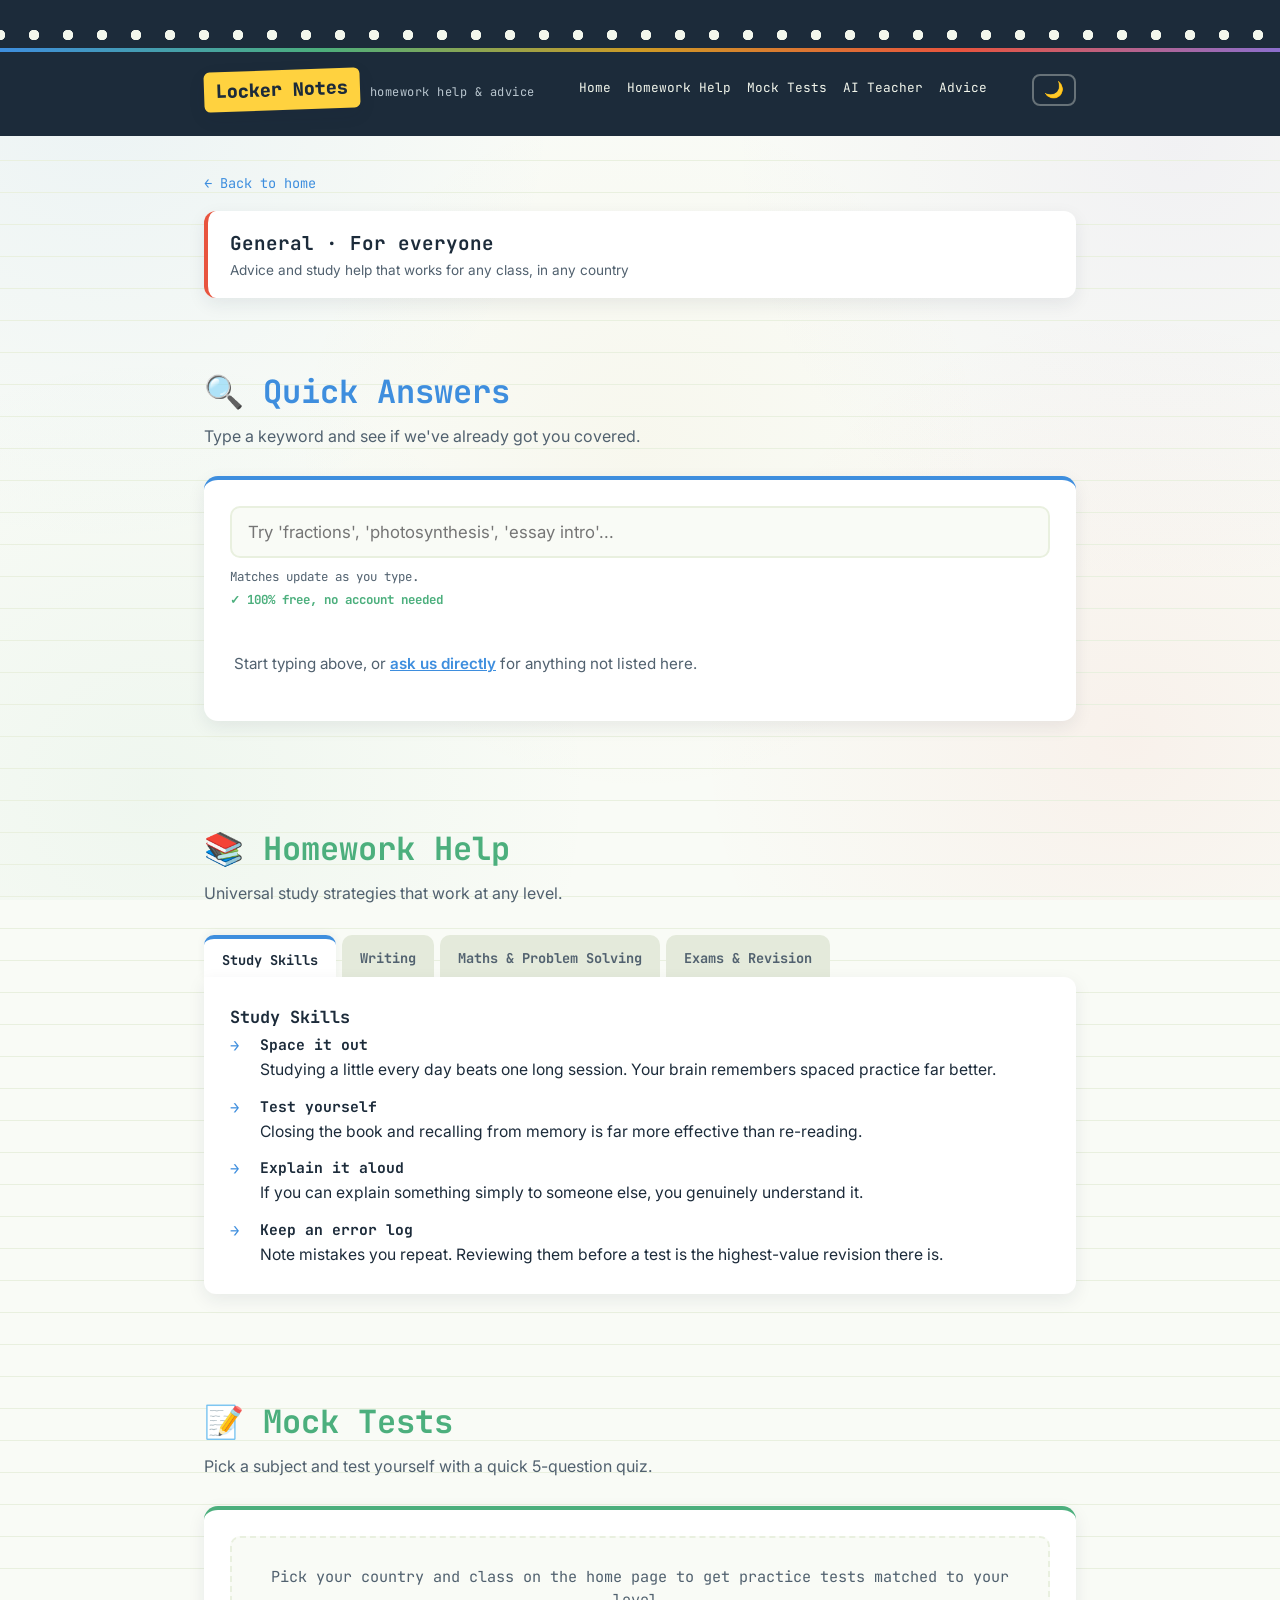
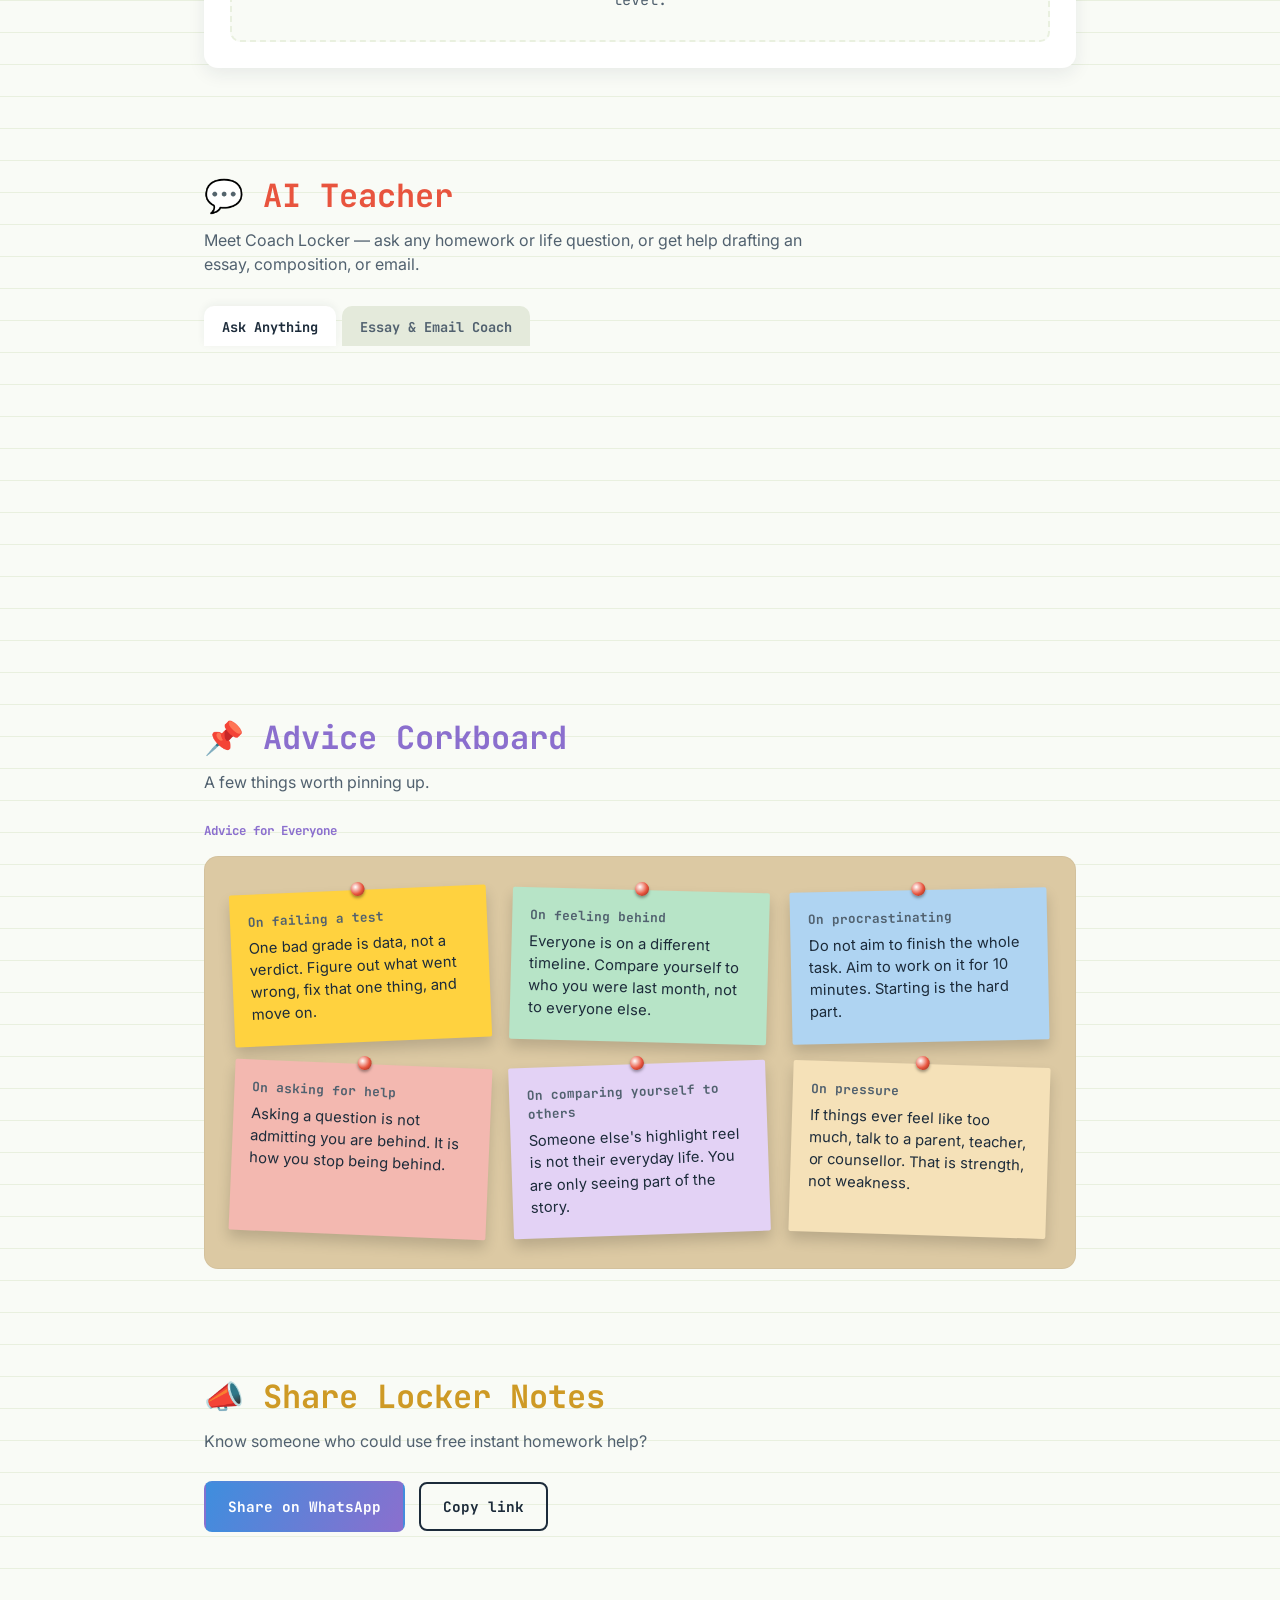
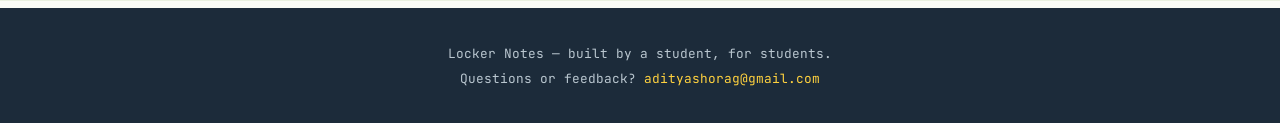
==== commit cb03527e: "Update class.html" ====
--- a/class.html
+++ b/class.html
@@ -391,6 +391,32 @@
 :root[data-theme="dark"] .flow-step{background:var(--panel);}
 .flow-arrow{font-family:var(--mono); font-weight:700; color:var(--coral); font-size:1rem; padding-left:14px;}
 
+/* ---------- AI Teacher: Essay & Email Coach ---------- */
+.coach-form{display:grid; gap:12px; margin-top:14px;}
+.coach-row{display:flex; gap:10px; flex-wrap:wrap;}
+.coach-select, .coach-input{
+font-family:var(--sans); font-size:0.98rem;
+padding:12px 14px; border-radius:10px; border:2px solid var(--paper-line);
+background:var(--paper); color:var(--ink);
+}
+.coach-select:focus, .coach-input:focus{border-color:var(--purple); outline:none;}
+.coach-select{flex:1; min-width:150px;}
+.coach-input{flex:2; min-width:200px;}
+.coach-form .btn{justify-self:start;}
+.coach-output{margin-top:20px; display:none;}
+.coach-output.visible{display:block;}
+.coach-draft{
+padding:16px 18px; border-radius:10px; background:var(--paper); border-left:4px solid var(--purple);
+white-space:pre-wrap; font-size:0.98rem; color:var(--ink); margin-bottom:14px;
+}
+.coach-notes{
+padding:14px 18px; border-radius:10px; background:rgba(139,111,206,0.08); border-left:4px solid var(--purple);
+font-size:0.92rem; color:var(--ink); white-space:pre-wrap;
+}
+.coach-notes:empty{display:none;}
+.coach-notes strong{display:block; font-family:var(--mono); font-size:0.8rem; margin-bottom:6px; color:var(--purple);}
+.coach-disclaimer{font-family:var(--mono); font-size:0.76rem; color:var(--ink-soft); margin-top:12px;}
+
 /* ---------- Advice corkboard ---------- */
 .corkboard{
 background:#DCC9A3;
@@ -515,7 +541,7 @@
 <span class="brand-tab">Locker Notes</span>
 <span class="brand-sub">homework help &amp; advice</span>
 </div></a>
-<nav><a href="index.html">Home</a><a href="#help">Homework Help</a><a href="#mocktest">Mock Tests</a><a href="#ask">Ask Anything</a><a href="#advice">Advice</a></nav>
+<nav><a href="index.html">Home</a><a href="#help">Homework Help</a><a href="#mocktest">Mock Tests</a><a href="#ask">AI Teacher</a><a href="#advice">Advice</a></nav>
 <button class="theme-toggle" id="themeToggleBtn" onclick="toggleTheme()" aria-label="Toggle dark mode">&#127769;</button>
 </div>
 </header>
@@ -567,14 +593,42 @@
 
 <section id="ask">
 <div class="section-head">
-<h2>&#128172; Ask Anything</h2>
-<p>Homework question or just need advice? Type it below and get an instant answer.</p>
-</div>
-<div class="ask-wrap reveal">
+<h2>&#128172; AI Teacher</h2>
+<p>Meet Coach Locker &mdash; ask any homework or life question, or get help drafting an essay, composition, or email.</p>
+</div>
+<div class="tabbar" role="tablist" id="teacherTabbar">
+<button class="tab-btn" aria-selected="true" onclick="switchTeacherTab('ask')">Ask Anything</button>
+<button class="tab-btn" aria-selected="false" onclick="switchTeacherTab('coach')">Essay &amp; Email Coach</button>
+</div>
+<div class="panel-wrap reveal">
+<div class="panel active" id="teacherPanelAsk">
+<div class="ask-wrap" style="box-shadow:none; padding:0; border-top:none;">
 <textarea id="questionInput" rows="4" placeholder="What's your question?"></textarea>
 <button class="btn btn-solid" id="askBtn" onclick="askQuestion()">Get an answer</button>
 <p class="ask-note">Answers are generated instantly and might not always be perfect &mdash; always double check anything important.</p>
 <div class="answer-box" id="answerBox"></div>
+</div>
+</div>
+<div class="panel" id="teacherPanelCoach">
+<p class="sub">Get a first draft to learn from and rewrite in your own words &mdash; not something to hand in as-is.</p>
+<div class="coach-form">
+<div class="coach-row">
+<select class="coach-select" id="coachType" aria-label="Type of writing">
+<option value="essay">Essay</option>
+<option value="composition">Composition</option>
+<option value="letter">Letter / Application</option>
+<option value="email">Email</option>
+</select>
+<input type="text" class="coach-input" id="coachTopic" placeholder="What's it about? e.g. &quot;Why reading matters&quot;">
+</div>
+<button class="btn btn-solid" id="coachBtn" onclick="generateDraft()">Get a draft + coaching notes</button>
+</div>
+<div class="coach-output" id="coachOutput">
+<div class="coach-draft" id="coachDraft"></div>
+<div class="coach-notes" id="coachNotesBox"></div>
+</div>
+<p class="coach-disclaimer">This is a starting point, not a finished submission &mdash; rewrite it in your own words before handing anything in.</p>
+</div>
 </div>
 </section>
 
@@ -608,9 +662,9 @@
 <p>Questions or feedback? <a href="mailto:adityashorag@gmail.com">adityashorag@gmail.com</a></p>
 </footer>
 <script>
-const COUNTRIES = {"general": {"name": "General", "sub": "For everyone", "flag": "🌐", "levelLabel": "", "levels": [], "streams": null}, "india": {"name": "India", "sub": "CBSE / state boards", "flag": "🇮🇳", "levelLabel": "Class", "levels": [1, 2, 3, 4, 5, 6, 7, 8, 9, 10, 11, 12], "streams": [11, 12]}, "usa": {"name": "United States", "sub": "K-12 grades", "flag": "🇺🇸", "levelLabel": "Grade", "levels": [1, 2, 3, 4, 5, 6, 7, 8, 9, 10, 11, 12], "streams": null}, "uk": {"name": "United Kingdom", "sub": "Years 1-13", "flag": "🇬🇧", "levelLabel": "Year", "levels": [1, 2, 3, 4, 5, 6, 7, 8, 9, 10, 11, 12, 13], "streams": null}};
-const CONTENT = {"india": {"hw": {"1": [{"key": "math", "label": "Maths", "tips": [{"h": "Count out loud", "b": "Use your fingers, beads, or anything around you. Counting physical things makes numbers real."}, {"h": "Practise writing numbers", "b": "Write each number slowly and neatly. Speed comes later."}, {"h": "Play number games", "b": "Spotting numbers on signs and buses is practice too."}]}, {"key": "evs", "label": "EVS", "tips": [{"h": "Look around you", "b": "EVS is about the world you already see. Point things out at home and outdoors."}, {"h": "Ask why", "b": "Why do plants need water? Asking questions is how EVS makes sense."}, {"h": "Draw what you learn", "b": "Drawing a plant or an animal helps you remember it."}]}, {"key": "eng", "label": "English", "tips": [{"h": "Read aloud daily", "b": "Even one short page a day builds reading fast."}, {"h": "Sound out new words", "b": "Break the word into parts and say each part slowly."}, {"h": "Learn new words", "b": "Pick one new word a day and try using it."}]}, {"key": "gk", "label": "General Knowledge", "tips": [{"h": "Ask about the world", "b": "Where is this from? Who made it? Curiosity is GK practice."}, {"h": "Look at pictures", "b": "Picture books and maps teach a lot without much reading."}, {"h": "Share what you learn", "b": "Telling someone a fact helps you remember it."}]}], "2": [{"key": "math", "label": "Maths", "tips": [{"h": "Master addition and subtraction", "b": "Practise a few sums every day rather than many at once."}, {"h": "Use real objects", "b": "Counting coins or snacks makes maths easier to picture."}, {"h": "Check your answer", "b": "Count again from the start. Rechecking catches most mistakes."}]}, {"key": "evs", "label": "EVS", "tips": [{"h": "Connect to your home", "b": "Plants, animals, and family are all EVS topics you already know."}, {"h": "Observe carefully", "b": "Notice details on your way to school. That is what EVS asks about."}, {"h": "Make simple charts", "b": "Drawing a chart of seasons or animals helps it stick."}]}, {"key": "eng", "label": "English", "tips": [{"h": "Read a little daily", "b": "A short story a day beats a long one once a week."}, {"h": "Practise neat writing", "b": "Slow, careful letters look better than fast, messy ones."}, {"h": "Build a word list", "b": "Write down new words in a small notebook."}]}, {"key": "gk", "label": "General Knowledge", "tips": [{"h": "Learn about India", "b": "States, festivals, and famous places are good starting points."}, {"h": "Watch and listen", "b": "Kid-friendly documentaries teach a lot painlessly."}, {"h": "Quiz yourself", "b": "Ask a family member to test you on what you learned."}]}], "3": [{"key": "math", "label": "Maths", "tips": [{"h": "Learn tables properly", "b": "Tables up to 10 make everything in later years easier. Practise a little daily."}, {"h": "Show your working", "b": "Write each step. It helps you find mistakes and earns marks."}, {"h": "Understand word problems", "b": "Read twice, underline the numbers, then decide what to do."}]}, {"key": "evs", "label": "EVS", "tips": [{"h": "Link to real life", "b": "Almost every EVS chapter connects to something you have seen."}, {"h": "Draw diagrams", "b": "A labelled drawing of a plant or the body sticks better than a paragraph."}, {"h": "Explain it out loud", "b": "Tell someone what you learned. Gaps show up immediately."}]}, {"key": "eng", "label": "English", "tips": [{"h": "Read for meaning", "b": "After reading, close the book and say what happened in your own words."}, {"h": "Learn spelling in groups", "b": "Words with similar patterns are easier learned together."}, {"h": "Write short paragraphs", "b": "Three or four sentences on one idea is good practice."}]}, {"key": "gk", "label": "General Knowledge", "tips": [{"h": "Read a kids' newspaper", "b": "A few minutes of news a week builds general awareness."}, {"h": "Keep a facts notebook", "b": "Write down interesting things you learn anywhere."}, {"h": "Learn the map", "b": "Start with India's states, then move outward."}]}], "4": [{"key": "math", "label": "Maths", "tips": [{"h": "Get comfortable with fractions", "b": "Think of them as parts of a pizza or a chocolate bar."}, {"h": "Practise long multiplication", "b": "Line up your digits carefully. Most errors are alignment errors."}, {"h": "Estimate first", "b": "Guess roughly what the answer should be, then check if your answer is close."}]}, {"key": "sci", "label": "Science", "tips": [{"h": "Understand, do not memorise", "b": "Ask how something works before trying to remember it."}, {"h": "Do simple experiments", "b": "Safe home experiments make concepts much clearer."}, {"h": "Use diagrams", "b": "Draw processes like the water cycle instead of writing them out."}]}, {"key": "eng", "label": "English", "tips": [{"h": "Expand your vocabulary", "b": "Look up words you do not know instead of skipping them."}, {"h": "Plan before writing", "b": "Two or three bullet points before an essay saves a lot of time."}, {"h": "Read your work aloud", "b": "Mistakes are much easier to hear than to see."}]}, {"key": "sst", "label": "Social Studies", "tips": [{"h": "Use maps actively", "b": "Find every place mentioned in your chapter on a map."}, {"h": "Build timelines", "b": "Seeing events in order makes history make sense."}, {"h": "Ask why things happened", "b": "Causes matter more than dates at this stage."}]}], "5": [{"key": "math", "label": "Maths", "tips": [{"h": "Master decimals and fractions", "b": "These come back constantly in later classes. Get them solid now."}, {"h": "Practise mental maths", "b": "Quick mental sums save time in every future exam."}, {"h": "Keep an error list", "b": "Note mistakes you repeat and review them before tests."}]}, {"key": "sci", "label": "Science", "tips": [{"h": "Explain concepts aloud", "b": "If you can explain it simply, you actually understand it."}, {"h": "Draw and label", "b": "Diagrams for cycles and systems stick better than paragraphs."}, {"h": "Connect to real life", "b": "Link each concept to something you have actually seen happen."}]}, {"key": "eng", "label": "English", "tips": [{"h": "Read beyond textbooks", "b": "Storybooks improve your writing more than extra grammar drills."}, {"h": "Structure your writing", "b": "Beginning, middle, end. Even short pieces need shape."}, {"h": "Learn word families", "b": "Learning related words together builds vocabulary fast."}]}, {"key": "sst", "label": "Social Studies", "tips": [{"h": "Turn history into stories", "b": "People remember narratives far better than fact lists."}, {"h": "Practise map work", "b": "Marking locations yourself beats just looking at them."}, {"h": "Compare, do not just list", "b": "Noticing similarities and differences shows real understanding."}]}], "6": [{"key": "math", "label": "Maths", "tips": [{"h": "Show every step", "b": "Even if you know the answer, writing out steps catches mistakes and earns partial credit."}, {"h": "Check with estimation", "b": "Round the numbers first. If your exact answer is far off your estimate, recheck."}, {"h": "Redo from scratch", "b": "If you got something wrong, solve the whole thing fresh instead of just finding the error."}, {"h": "Keep an error log", "b": "Note mistakes you repeat. Reviewing it before a test catches them early."}]}, {"key": "sci", "label": "Science", "tips": [{"h": "Explain it out loud", "b": "If you can explain a concept simply to a friend, you actually understand it."}, {"h": "Draw the process", "b": "Diagrams for cycles and systems stick better than paragraphs."}, {"h": "Connect to real life", "b": "Link the concept to something you have actually seen happen."}, {"h": "Flashcards for terms", "b": "Science is full of specific vocabulary. Quick reviews make definitions stick."}]}, {"key": "eng", "label": "English", "tips": [{"h": "Outline before you write", "b": "Three bullet points for your main ideas saves you from a blank page."}, {"h": "Read it out loud", "b": "Awkward sentences almost always sound wrong when spoken."}, {"h": "Cut ruthlessly", "b": "If a sentence adds nothing new, delete it."}, {"h": "Vary sentence length", "b": "Mixing short and long sentences keeps writing from feeling flat."}]}, {"key": "sst", "label": "Social Studies", "tips": [{"h": "Build a timeline", "b": "Seeing events in order makes cause and effect click."}, {"h": "Ask why, not just what", "b": "Teachers care more about why something happened than the exact date."}, {"h": "Turn it into a story", "b": "People remember stories better than fact lists."}, {"h": "Compare, do not just list", "b": "Comparing causes and effects across events shows deeper understanding."}]}], "7": [{"key": "math", "label": "Maths", "tips": [{"h": "Show every step", "b": "Even if you know the answer, writing out steps catches mistakes and earns partial credit."}, {"h": "Check with estimation", "b": "Round the numbers first. If your exact answer is far off your estimate, recheck."}, {"h": "Redo from scratch", "b": "If you got something wrong, solve the whole thing fresh instead of just finding the error."}, {"h": "Keep an error log", "b": "Note mistakes you repeat. Reviewing it before a test catches them early."}]}, {"key": "sci", "label": "Science", "tips": [{"h": "Explain it out loud", "b": "If you can explain a concept simply to a friend, you actually understand it."}, {"h": "Draw the process", "b": "Diagrams for cycles and systems stick better than paragraphs."}, {"h": "Connect to real life", "b": "Link the concept to something you have actually seen happen."}, {"h": "Flashcards for terms", "b": "Science is full of specific vocabulary. Quick reviews make definitions stick."}]}, {"key": "eng", "label": "English", "tips": [{"h": "Outline before you write", "b": "Three bullet points for your main ideas saves you from a blank page."}, {"h": "Read it out loud", "b": "Awkward sentences almost always sound wrong when spoken."}, {"h": "Cut ruthlessly", "b": "If a sentence adds nothing new, delete it."}, {"h": "Vary sentence length", "b": "Mixing short and long sentences keeps writing from feeling flat."}]}, {"key": "sst", "label": "Social Studies", "tips": [{"h": "Build a timeline", "b": "Seeing events in order makes cause and effect click."}, {"h": "Ask why, not just what", "b": "Teachers care more about why something happened than the exact date."}, {"h": "Turn it into a story", "b": "People remember stories better than fact lists."}, {"h": "Compare, do not just list", "b": "Comparing causes and effects across events shows deeper understanding."}]}], "8": [{"key": "math", "label": "Maths", "tips": [{"h": "Show every step", "b": "Writing out steps catches mistakes and earns partial credit."}, {"h": "Master algebra basics", "b": "Linear equations underpin most of Class 9 and 10 maths. Get comfortable now."}, {"h": "Check with estimation", "b": "Round first, then see whether your exact answer is in the right range."}, {"h": "Keep an error log", "b": "Reviewing repeated mistakes before a test is the highest-value revision there is."}]}, {"key": "sci", "label": "Science", "tips": [{"h": "Understand, do not memorise", "b": "Class 8 Science starts rewarding understanding over recall."}, {"h": "Draw the process", "b": "Diagrams for cell structure, forces, and reactions stick far better than text."}, {"h": "Learn the vocabulary", "b": "Specific terms matter more from Class 8 onward. Flashcards work well."}, {"h": "Connect to real life", "b": "Friction, sound, and light are all things you experience daily."}]}, {"key": "eng", "label": "English", "tips": [{"h": "Outline before writing", "b": "A short plan makes essays far easier to write and better to read."}, {"h": "Master active and passive voice", "b": "It comes up repeatedly in exams. Practise converting both ways."}, {"h": "Read it out loud", "b": "Awkward sentences sound wrong even when they look fine."}, {"h": "Build vocabulary deliberately", "b": "Note new words with an example sentence, not just the meaning."}]}, {"key": "sst", "label": "Social Studies", "tips": [{"h": "Build timelines", "b": "Modern Indian history especially needs clear sequencing."}, {"h": "Ask why, not just what", "b": "Causes and consequences earn far more marks than dates."}, {"h": "Use maps actively", "b": "Find every place your chapter mentions."}, {"h": "Compare across chapters", "b": "Linking events shows the understanding examiners look for."}]}], "9": [{"key": "math", "label": "Maths", "tips": [{"h": "Do not skip NCERT", "b": "Every NCERT exercise is worth solving fully. Class 10 assumes you did."}, {"h": "Master the basics early", "b": "Polynomials, coordinate geometry, and number systems recur constantly later."}, {"h": "Practise proofs properly", "b": "Geometry proofs need step-by-step logic, not memorised lines."}, {"h": "Revise within the week", "b": "Class 9 moves fast. Revise each chapter soon after finishing it."}]}, {"key": "sci", "label": "Science", "tips": [{"h": "Physics needs concepts", "b": "Memorising formulas without understanding them stops working in Class 9."}, {"h": "Practise numericals daily", "b": "Physics and Chemistry numericals need regular practice, not last-minute cramming."}, {"h": "Draw and label biology diagrams", "b": "Neat, labelled diagrams earn marks that text alone will not."}, {"h": "Understand units", "b": "Getting SI units right is an easy source of marks people routinely lose."}]}, {"key": "eng", "label": "English", "tips": [{"h": "Practise full-length answers", "b": "Writing complete answers by hand is a skill that needs training."}, {"h": "Learn literary devices", "b": "Metaphor, personification, and imagery show up in every literature paper."}, {"h": "Master tenses", "b": "Grammar marks are among the easiest to secure if you drill them."}, {"h": "Read beyond the syllabus", "b": "Wider reading noticeably improves your writing quality."}]}, {"key": "sst", "label": "Social Studies", "tips": [{"h": "Understand, then memorise", "b": "History and Civics both reward explanation over recall."}, {"h": "Practise map work", "b": "Map questions are guaranteed marks if you prepare them."}, {"h": "Link Economics to real life", "b": "Concepts make far more sense when tied to things you have seen."}, {"h": "Write structured answers", "b": "Point, explanation, example. Use that shape consistently."}]}], "10": [{"key": "math", "label": "Maths", "tips": [{"h": "Solve past board papers", "b": "Timed practice with previous years is the highest-value prep available."}, {"h": "Master trigonometry early", "b": "It is formula-heavy and needs repetition to become automatic."}, {"h": "Present your work neatly", "b": "Clear steps earn partial marks even when the final answer is wrong."}, {"h": "Finish syllabus early", "b": "Leave the last months for revision, not first-time learning."}]}, {"key": "sci", "label": "Science", "tips": [{"h": "Practise numericals under time", "b": "Speed matters in boards. Train with a clock."}, {"h": "Learn chemical equations properly", "b": "Balancing correctly is a frequent and avoidable source of lost marks."}, {"h": "Draw board-standard diagrams", "b": "Neat, labelled diagrams are guaranteed marks in Biology."}, {"h": "Revise NCERT thoroughly", "b": "Board questions stay close to NCERT. Know it inside out."}]}, {"key": "eng", "label": "English", "tips": [{"h": "Practise writing formats", "b": "Letters, notices, and articles have fixed formats. Learn them exactly."}, {"h": "Time your answer writing", "b": "Running out of time is a common and preventable problem."}, {"h": "Know the texts deeply", "b": "Character, theme, and context questions need real familiarity."}, {"h": "Secure the grammar marks", "b": "Grammar is the most reliably scoreable section. Do not neglect it."}]}, {"key": "sst", "label": "Social Studies", "tips": [{"h": "Master map work", "b": "Map marks are free if you practise them."}, {"h": "Structure every answer", "b": "Point, explain, example. Consistency earns marks."}, {"h": "Focus on causes and effects", "b": "Boards ask why far more than when."}, {"h": "Solve past papers", "b": "Patterns repeat. Previous years reveal exactly what matters."}]}]}, "hwStream": {"11": {"science": [{"key": "phy", "label": "Physics", "tips": [{"h": "Concepts before formulas", "b": "Class 11 Physics punishes memorisation. Understand the derivation."}, {"h": "Master the basics of mechanics", "b": "Kinematics and laws of motion underpin almost everything after."}, {"h": "Practise numericals daily", "b": "Physics is learned by solving, not by reading."}, {"h": "Get units and dimensions right", "b": "Dimensional analysis catches errors before they cost you."}]}, {"key": "chem", "label": "Chemistry", "tips": [{"h": "Do not skip physical chemistry", "b": "Mole concept and stoichiometry appear everywhere. Get them solid."}, {"h": "Organic needs mechanisms", "b": "Learn why reactions happen, not just what forms."}, {"h": "Inorganic needs revision cycles", "b": "It is memory-heavy. Space out your revision."}, {"h": "NCERT first, always", "b": "Reference books come after NCERT is genuinely comfortable."}]}, {"key": "math", "label": "Maths / Biology", "tips": [{"h": "Practise consistently", "b": "Both Maths and Biology reward daily work over weekend marathons."}, {"h": "For Maths: solve, do not read", "b": "Watching solutions is not the same as producing them."}, {"h": "For Biology: diagrams matter", "b": "Labelled diagrams carry serious marks."}, {"h": "Clear doubts the same week", "b": "Class 11 builds on itself fast. Gaps compound quickly."}]}, {"key": "eng", "label": "English", "tips": [{"h": "Do not neglect it", "b": "English marks lift your overall percentage with relatively little effort."}, {"h": "Practise the writing formats", "b": "Formats are fixed and therefore easy marks."}, {"h": "Read widely", "b": "It improves comprehension speed across every subject."}, {"h": "Time your practice", "b": "Board-style timing needs rehearsal."}]}], "commerce": [{"key": "acc", "label": "Accountancy", "tips": [{"h": "Practice beats reading", "b": "Accounts is a doing subject. Solve problems every single day."}, {"h": "Get the format right", "b": "Presentation and layout genuinely carry marks."}, {"h": "Understand the logic", "b": "Knowing why an entry is debited beats memorising that it is."}, {"h": "Do not let gaps build", "b": "Accounts is cumulative. A missed week costs you later."}]}, {"key": "bst", "label": "Business Studies", "tips": [{"h": "Use real examples", "b": "Linking theory to actual companies makes answers stronger."}, {"h": "Learn the keywords", "b": "Examiners look for specific terminology."}, {"h": "Structure your answers", "b": "Point, explanation, example works consistently."}, {"h": "Make one-page summaries", "b": "Chapter summaries make revision far faster."}]}, {"key": "eco", "label": "Economics", "tips": [{"h": "Link to the news", "b": "Economic concepts make far more sense tied to real events."}, {"h": "Master the graphs", "b": "Diagrams are heavily weighted. Practise drawing them cleanly."}, {"h": "Learn definitions precisely", "b": "Economics rewards exact wording."}, {"h": "Practise numericals", "b": "Statistics and micro numericals need regular practice."}]}, {"key": "eng", "label": "English", "tips": [{"h": "Do not neglect it", "b": "It reliably lifts your overall percentage."}, {"h": "Master writing formats", "b": "Fixed formats mean predictable marks."}, {"h": "Practise under time", "b": "Speed matters in the exam hall."}, {"h": "Read widely", "b": "Better comprehension helps every other subject too."}]}], "arts": [{"key": "hist", "label": "History", "tips": [{"h": "Understand causes", "b": "Why events happened matters far more than exact dates."}, {"h": "Build timelines", "b": "Sequencing makes cause and effect visible."}, {"h": "Use sources critically", "b": "Source-based questions reward genuine analysis."}, {"h": "Write structured answers", "b": "Argument, evidence, conclusion. Every time."}]}, {"key": "pol", "label": "Political Science", "tips": [{"h": "Learn the Constitution well", "b": "It underpins most of the syllabus."}, {"h": "Connect to current affairs", "b": "Real examples strengthen answers considerably."}, {"h": "Master key terms", "b": "Precise terminology earns marks."}, {"h": "Practise long answers", "b": "Extended writing is a trainable skill."}]}, {"key": "geo", "label": "Geography / Sociology", "tips": [{"h": "For Geography: maps are essential", "b": "Practise marking and interpreting them."}, {"h": "For Sociology: use real examples", "b": "Abstract theory lands better with concrete illustrations."}, {"h": "Learn diagrams and data", "b": "Both subjects reward visual and statistical literacy."}, {"h": "Link chapters together", "b": "Connections across topics show real understanding."}]}, {"key": "eng", "label": "English", "tips": [{"h": "Read very widely", "b": "In Arts, wide reading directly improves your answers."}, {"h": "Practise argument writing", "b": "Clear reasoning is the core skill of this stream."}, {"h": "Master the formats", "b": "Fixed formats are predictable marks."}, {"h": "Time your writing", "b": "Long answers need pace management."}]}]}, "12": {"science": [{"key": "phy", "label": "Physics", "tips": [{"h": "Solve past board papers", "b": "Timed past-paper practice is the highest-value revision available."}, {"h": "Master electrostatics and optics", "b": "They carry significant weight in boards."}, {"h": "Write derivations cleanly", "b": "Step-by-step derivations earn full marks; skipped steps lose them."}, {"h": "Practise numericals under time", "b": "Speed and accuracy both need rehearsal."}]}, {"key": "chem", "label": "Chemistry", "tips": [{"h": "Revise NCERT line by line", "b": "Board questions stay close to NCERT text."}, {"h": "Organic needs mechanism practice", "b": "Understand the pathway, do not memorise products."}, {"h": "Keep an equations sheet", "b": "Balanced equations are frequent easy marks."}, {"h": "Space out inorganic revision", "b": "It fades fast without repeated review."}]}, {"key": "math", "label": "Maths / Biology", "tips": [{"h": "For Maths: past papers, timed", "b": "Nothing prepares you better than full timed papers."}, {"h": "For Biology: diagrams are marks", "b": "Neat, labelled diagrams are reliably scoreable."}, {"h": "Finish syllabus early", "b": "Save the final months for pure revision."}, {"h": "Review your mistakes", "b": "An error log is worth more than another new chapter."}]}, {"key": "eng", "label": "English", "tips": [{"h": "Master the writing section", "b": "Formats are fixed, so these are predictable marks."}, {"h": "Know the texts deeply", "b": "Theme and character questions need real familiarity."}, {"h": "Time every practice attempt", "b": "Running out of time is common and preventable."}, {"h": "Do not leave it till last", "b": "English marks meaningfully affect your percentage."}]}], "commerce": [{"key": "acc", "label": "Accountancy", "tips": [{"h": "Solve full papers under time", "b": "Speed and accuracy both need training."}, {"h": "Presentation carries marks", "b": "Neat, correctly formatted answers score better."}, {"h": "Master company accounts", "b": "They carry heavy weight in the board paper."}, {"h": "Practise daily without gaps", "b": "Accounts skills decay fast without regular use."}]}, {"key": "bst", "label": "Business Studies", "tips": [{"h": "Learn the keywords exactly", "b": "Examiners scan for specific terminology."}, {"h": "Use real company examples", "b": "They noticeably strengthen answers."}, {"h": "Practise case studies", "b": "Application questions are increasingly common."}, {"h": "Make chapter summaries", "b": "They make final revision dramatically faster."}]}, {"key": "eco", "label": "Economics", "tips": [{"h": "Master the graphs", "b": "Diagram-based questions are reliably scoreable."}, {"h": "Practise numericals regularly", "b": "Macro and statistics numericals need repetition."}, {"h": "Link theory to current events", "b": "It improves both understanding and answer quality."}, {"h": "Learn definitions precisely", "b": "Exact wording earns marks here."}]}, {"key": "eng", "label": "English", "tips": [{"h": "Secure the writing section", "b": "Fixed formats mean predictable marks."}, {"h": "Know your texts well", "b": "Depth beats skimming for literature questions."}, {"h": "Practise under timed conditions", "b": "Pace management matters."}, {"h": "Do not neglect it", "b": "It lifts your overall percentage reliably."}]}], "arts": [{"key": "hist", "label": "History", "tips": [{"h": "Focus on causes and consequences", "b": "Boards ask why far more than when."}, {"h": "Practise source-based questions", "b": "They carry real weight and reward careful reading."}, {"h": "Build clear timelines", "b": "Sequencing supports every answer you write."}, {"h": "Write full-length answers by hand", "b": "Stamina and structure both need practice."}]}, {"key": "pol", "label": "Political Science", "tips": [{"h": "Know the Constitution thoroughly", "b": "It anchors most of the paper."}, {"h": "Use current affairs examples", "b": "They lift answers above textbook recall."}, {"h": "Practise long-form answers", "b": "Extended writing is the core skill assessed."}, {"h": "Learn key terminology precisely", "b": "Exact terms earn marks."}]}, {"key": "geo", "label": "Geography / Sociology", "tips": [{"h": "For Geography: master map work", "b": "Map marks are guaranteed if prepared."}, {"h": "For Sociology: use concrete examples", "b": "They make abstract theory land."}, {"h": "Practise data interpretation", "b": "Both subjects include data-based questions."}, {"h": "Connect across chapters", "b": "Linking topics shows genuine understanding."}]}, {"key": "eng", "label": "English", "tips": [{"h": "Read very widely", "b": "It directly improves Arts answers across subjects."}, {"h": "Master argument structure", "b": "Clear reasoning is what is being assessed."}, {"h": "Practise all writing formats", "b": "Predictable formats are predictable marks."}, {"h": "Time your long answers", "b": "Pace is a real exam skill."}]}]}}, "advice": {"1": {"label": "Advice for Class 1", "notes": [{"t": "On your first year", "x": "School is new for everyone in your class. Feeling shy at first is completely normal."}, {"t": "On making mistakes", "x": "Getting something wrong just means you are learning. Nobody gets everything right the first time."}, {"t": "On asking for help", "x": "If you do not understand, raise your hand. Teachers love it when you ask."}, {"t": "On making friends", "x": "Say hello to someone sitting near you. That is usually how friendships start."}, {"t": "On homework", "x": "Do a little bit every day instead of all of it at once. It feels much easier that way."}]}, "2": {"label": "Advice for Class 2", "notes": [{"t": "On reading", "x": "Reading gets easier the more you do it. Even ten minutes a day makes a big difference."}, {"t": "On messy handwriting", "x": "Go slower rather than faster. Neat writing comes from taking your time, not from trying harder."}, {"t": "On forgetting things", "x": "Keep a small notebook for homework. Writing it down beats trying to remember everything."}, {"t": "On sharing", "x": "Taking turns makes games more fun for everyone, including you."}, {"t": "On feeling left out", "x": "Tell a teacher or a parent. They can help more than you think."}]}, "3": {"label": "Advice for Class 3", "notes": [{"t": "On harder subjects", "x": "Work gets a bit tougher each year. That is normal, and you grow along with it."}, {"t": "On memorizing", "x": "Say things out loud instead of just reading them. It sticks much better."}, {"t": "On tests", "x": "One test does not decide anything. Study a little each day and you will be fine."}, {"t": "On friend fights", "x": "Most arguments feel smaller by the next day. Give it some time before deciding anything."}, {"t": "On being distracted", "x": "Put away toys and screens before starting homework. It gets done twice as fast."}]}, "4": {"label": "Advice for Class 4", "notes": [{"t": "On independence", "x": "Try a problem yourself first, then ask for help. You will surprise yourself."}, {"t": "On subjects you dislike", "x": "You do not have to love every subject. Just give it a fair try before deciding."}, {"t": "On comparing marks", "x": "Someone else's marks tell you nothing about your own progress. Compare yourself to last month."}, {"t": "On group projects", "x": "Do your share properly. People remember who they can rely on."}, {"t": "On feeling overwhelmed", "x": "Break big homework into small pieces. One piece at a time always works."}]}, "5": {"label": "Advice for Class 5", "notes": [{"t": "On the year ahead", "x": "Class 6 brings more subjects and more teachers. Building good habits now makes that much easier."}, {"t": "On organisation", "x": "Keep one place for all your school things. Lost homework is usually just misplaced homework."}, {"t": "On confidence", "x": "Answering wrong in class is not embarrassing. Staying silent and staying confused is worse."}, {"t": "On screen time", "x": "Finish your work first, then enjoy your screen time guilt-free. It is more fun that way."}, {"t": "On friendships changing", "x": "Friend groups shift as people grow. That is normal and does not mean anything is wrong with you."}]}, "6": {"label": "Advice for Class 6", "notes": [{"t": "On the big jump", "x": "More subjects, more teachers, more homework. It feels like a lot at first and then it stops feeling like a lot."}, {"t": "On failing a test", "x": "One bad grade is data, not a verdict. Figure out what went wrong, fix that one thing, and move on."}, {"t": "On keeping up", "x": "Write down homework the moment it is given. Half of falling behind is just forgetting."}, {"t": "On new classmates", "x": "You do not need a big friend group. One or two good friends is plenty."}, {"t": "On asking for help", "x": "Asking a question is not admitting you are behind. It is how you stop being behind."}, {"t": "On procrastinating", "x": "Do not aim to finish the assignment. Aim to work on it for 10 minutes. Starting is the hard part."}]}, "7": {"label": "Advice for Class 7", "notes": [{"t": "On feeling behind", "x": "Everyone is on a different timeline. Compare yourself to who you were last month, not to everyone else."}, {"t": "On friend drama", "x": "Give it a day before reacting. Most things feel smaller after you have slept on them."}, {"t": "On difficult subjects", "x": "The subject you find hardest usually just needs more practice, not more talent."}, {"t": "On study habits", "x": "Short daily revision beats long panicked sessions before a test. Every single time."}, {"t": "On social media", "x": "Someone else's highlight reel is not their everyday life. You are only seeing part of the story."}, {"t": "On self-doubt", "x": "Being unsure about yourself at this age is extremely common, even among people who look confident."}]}, "8": {"label": "Advice for Class 8", "notes": [{"t": "On failing a test", "x": "One bad grade is data, not a verdict. Figure out what went wrong, fix that one thing, and move on."}, {"t": "On feeling behind", "x": "Everyone is on a different timeline. Compare yourself to who you were last month, not to everyone else."}, {"t": "On friend drama", "x": "Give it a day before reacting. Most things feel smaller after you have slept on them."}, {"t": "On procrastinating", "x": "Do not aim to finish the assignment. Aim to work on it for 10 minutes. Starting is the hard part."}, {"t": "On asking for help", "x": "Asking a question is not admitting you are behind. It is how you stop being behind."}, {"t": "On the years ahead", "x": "Class 9 and 10 matter more, so habits you build now are worth the effort."}]}, "9": {"label": "Advice for Class 9", "notes": [{"t": "On the step up", "x": "Class 9 is noticeably harder than Class 8. Nearly everyone finds the first few months tough."}, {"t": "On building for Class 10", "x": "Class 9 concepts show up again in Class 10. Understanding them now saves you twice the work later."}, {"t": "On pressure starting", "x": "People will start talking about boards. Do not let that panic you a full year early."}, {"t": "On revision", "x": "Revise each chapter within a week of finishing it. Cramming a year later is much harder."}, {"t": "On tuition and coaching", "x": "Extra classes help only if you are still doing the work yourself. They are not a shortcut."}, {"t": "On burnout", "x": "Rest is part of studying, not the opposite of it. Protect your sleep."}]}, "10": {"label": "Advice for Class 10", "notes": [{"t": "On board exams", "x": "Your board score matters, but it does not define your worth or decide your whole future."}, {"t": "On the syllabus", "x": "Finish the syllabus early so the last months are pure revision, not panic learning."}, {"t": "On sample papers", "x": "Solving past papers under timed conditions is worth more than re-reading notes."}, {"t": "On comparing with toppers", "x": "Someone else's rank does not change your progress. Run your own race."}, {"t": "On choosing a stream", "x": "Pick based on what you actually enjoy and are good at, not on what sounds impressive."}, {"t": "On stress", "x": "If it ever feels like too much, talk to a parent, teacher, or counsellor. That is strength, not weakness."}]}}, "adviceStream": {"11": {"science": {"label": "Advice for Class 11 · Science", "notes": [{"t": "On the Class 11 jump", "x": "Class 11 Science is a genuinely big step up from Class 10. Struggling at first is normal, not a bad sign."}, {"t": "On concepts over memorising", "x": "Physics and Chemistry punish memorisation. Understand why something works and the problems get easier."}, {"t": "On NCERT", "x": "Get thoroughly comfortable with NCERT before touching reference books. It is the foundation for everything."}, {"t": "On competitive exams", "x": "If you are preparing for JEE or NEET alongside boards, plan your week honestly. Both need real time."}, {"t": "On falling behind", "x": "Class 11 syllabus builds on itself fast. Clear doubts the same week, not the same month."}, {"t": "On doubting your choice", "x": "Wondering whether you picked the right stream is extremely common. Give it a real term before judging."}]}, "commerce": {"label": "Advice for Class 11 · Commerce", "notes": [{"t": "On Accountancy", "x": "Accounts is practice-based. Solving problems daily beats reading theory repeatedly."}, {"t": "On Economics", "x": "Link concepts to real news you hear about. It makes the theory stick far better."}, {"t": "On the stream's reputation", "x": "Commerce is not an easier stream, just a different one. Treat it seriously and it rewards you."}, {"t": "On career options", "x": "Commerce opens far more paths than just CA. Explore widely before narrowing down."}, {"t": "On staying consistent", "x": "Accounts especially punishes gaps. Even 30 minutes daily beats weekend marathons."}, {"t": "On asking questions", "x": "Business Studies and Economics reward curiosity. Ask why things work the way they do."}]}, "arts": {"label": "Advice for Class 11 · Arts / Humanities", "notes": [{"t": "On the stream's reputation", "x": "Arts is not a fallback. It is a real stream with real careers, and it rewards genuine thinking."}, {"t": "On writing answers", "x": "Structure matters as much as content. A clear argument scores better than scattered facts."}, {"t": "On reading widely", "x": "Reading beyond the textbook genuinely improves your answers in History, Political Science, and Sociology."}, {"t": "On memorising dates", "x": "Understand causes and consequences. Examiners care more about why than exactly when."}, {"t": "On career options", "x": "Law, civil services, journalism, psychology, design, and more all open from here."}, {"t": "On defending your choice", "x": "You may face doubters. Knowing why you chose this is the best answer to any of them."}]}}, "12": {"science": {"label": "Advice for Class 12 · Science", "notes": [{"t": "On board exams", "x": "Your board score matters, but it is one number in a long life. Keep perspective."}, {"t": "On balancing boards and entrances", "x": "Do not sacrifice one entirely for the other. Plan realistically for both."}, {"t": "On revision", "x": "Aim to finish the syllabus early so the final months are revision, not first-time learning."}, {"t": "On previous year papers", "x": "Timed practice with past papers is the single highest-value thing you can do now."}, {"t": "On the pressure", "x": "This year is genuinely stressful for almost everyone. You are not weak for finding it hard."}, {"t": "On the future", "x": "There are many routes to a good career. One exam result does not close doors permanently."}]}, "commerce": {"label": "Advice for Class 12 · Commerce", "notes": [{"t": "On board exams", "x": "Your board score matters, but it does not define your worth or your whole future."}, {"t": "On Accountancy practice", "x": "Solve full papers under time pressure. Speed and accuracy both need training."}, {"t": "On presentation", "x": "Neat, well-formatted accounts answers genuinely earn more marks. Do not rush the layout."}, {"t": "On entrance exams", "x": "If you are targeting CUET, CA Foundation, or similar, start integrating that prep early."}, {"t": "On the pressure", "x": "Almost everyone finds this year hard. Talk to someone if it starts feeling like too much."}, {"t": "On what comes next", "x": "Commerce leads to many paths. Take time to explore rather than defaulting to the obvious one."}]}, "arts": {"label": "Advice for Class 12 · Arts / Humanities", "notes": [{"t": "On board exams", "x": "Your board score matters, but it is one measure of one year, not of you."}, {"t": "On answer writing", "x": "Practise writing full-length answers by hand under time limits. It is a skill in itself."}, {"t": "On structure", "x": "Introduction, argument, evidence, conclusion. Examiners reward clarity every time."}, {"t": "On entrance exams", "x": "If CUET or law entrances are your plan, build that into your schedule now, not in March."}, {"t": "On the pressure", "x": "This year is hard for nearly everyone. Reach out to a parent or teacher if it gets heavy."}, {"t": "On your path", "x": "Law, civil services, journalism, psychology, academia and more start from here. Keep exploring."}]}}}}, "usa": {"hw": {"1": [{"key": "math", "label": "Math", "tips": [{"h": "Practice daily", "b": "Short daily math practice beats long weekend sessions."}, {"h": "Use real objects", "b": "Counting and grouping physical things makes number sense click."}, {"h": "Show your work", "b": "Writing out steps helps you and your teacher find mistakes."}]}, {"key": "read", "label": "Reading", "tips": [{"h": "Read every day", "b": "Even 15 minutes daily builds reading speed dramatically over a year."}, {"h": "Retell the story", "b": "After reading, say what happened in your own words."}, {"h": "Look up new words", "b": "Do not skip words you do not know."}]}, {"key": "write", "label": "Writing", "tips": [{"h": "Plan before writing", "b": "A couple of bullet points makes writing much easier."}, {"h": "Read your work aloud", "b": "Mistakes are easier to hear than to see."}, {"h": "Write a little often", "b": "Journaling a few sentences a day builds the skill fast."}]}, {"key": "sci", "label": "Science & Social Studies", "tips": [{"h": "Ask why", "b": "Curiosity is the core skill in both subjects."}, {"h": "Draw what you learn", "b": "Diagrams stick better than paragraphs."}, {"h": "Connect to real life", "b": "Link every concept to something you have actually seen."}]}], "2": [{"key": "math", "label": "Math", "tips": [{"h": "Practice daily", "b": "Short daily math practice beats long weekend sessions."}, {"h": "Use real objects", "b": "Counting and grouping physical things makes number sense click."}, {"h": "Show your work", "b": "Writing out steps helps you and your teacher find mistakes."}]}, {"key": "read", "label": "Reading", "tips": [{"h": "Read every day", "b": "Even 15 minutes daily builds reading speed dramatically over a year."}, {"h": "Retell the story", "b": "After reading, say what happened in your own words."}, {"h": "Look up new words", "b": "Do not skip words you do not know."}]}, {"key": "write", "label": "Writing", "tips": [{"h": "Plan before writing", "b": "A couple of bullet points makes writing much easier."}, {"h": "Read your work aloud", "b": "Mistakes are easier to hear than to see."}, {"h": "Write a little often", "b": "Journaling a few sentences a day builds the skill fast."}]}, {"key": "sci", "label": "Science & Social Studies", "tips": [{"h": "Ask why", "b": "Curiosity is the core skill in both subjects."}, {"h": "Draw what you learn", "b": "Diagrams stick better than paragraphs."}, {"h": "Connect to real life", "b": "Link every concept to something you have actually seen."}]}], "3": [{"key": "math", "label": "Math", "tips": [{"h": "Practice daily", "b": "Short daily math practice beats long weekend sessions."}, {"h": "Use real objects", "b": "Counting and grouping physical things makes number sense click."}, {"h": "Show your work", "b": "Writing out steps helps you and your teacher find mistakes."}]}, {"key": "read", "label": "Reading", "tips": [{"h": "Read every day", "b": "Even 15 minutes daily builds reading speed dramatically over a year."}, {"h": "Retell the story", "b": "After reading, say what happened in your own words."}, {"h": "Look up new words", "b": "Do not skip words you do not know."}]}, {"key": "write", "label": "Writing", "tips": [{"h": "Plan before writing", "b": "A couple of bullet points makes writing much easier."}, {"h": "Read your work aloud", "b": "Mistakes are easier to hear than to see."}, {"h": "Write a little often", "b": "Journaling a few sentences a day builds the skill fast."}]}, {"key": "sci", "label": "Science & Social Studies", "tips": [{"h": "Ask why", "b": "Curiosity is the core skill in both subjects."}, {"h": "Draw what you learn", "b": "Diagrams stick better than paragraphs."}, {"h": "Connect to real life", "b": "Link every concept to something you have actually seen."}]}], "4": [{"key": "math", "label": "Math", "tips": [{"h": "Practice daily", "b": "Short daily math practice beats long weekend sessions."}, {"h": "Use real objects", "b": "Counting and grouping physical things makes number sense click."}, {"h": "Show your work", "b": "Writing out steps helps you and your teacher find mistakes."}]}, {"key": "read", "label": "Reading", "tips": [{"h": "Read every day", "b": "Even 15 minutes daily builds reading speed dramatically over a year."}, {"h": "Retell the story", "b": "After reading, say what happened in your own words."}, {"h": "Look up new words", "b": "Do not skip words you do not know."}]}, {"key": "write", "label": "Writing", "tips": [{"h": "Plan before writing", "b": "A couple of bullet points makes writing much easier."}, {"h": "Read your work aloud", "b": "Mistakes are easier to hear than to see."}, {"h": "Write a little often", "b": "Journaling a few sentences a day builds the skill fast."}]}, {"key": "sci", "label": "Science & Social Studies", "tips": [{"h": "Ask why", "b": "Curiosity is the core skill in both subjects."}, {"h": "Draw what you learn", "b": "Diagrams stick better than paragraphs."}, {"h": "Connect to real life", "b": "Link every concept to something you have actually seen."}]}], "5": [{"key": "math", "label": "Math", "tips": [{"h": "Practice daily", "b": "Short daily math practice beats long weekend sessions."}, {"h": "Use real objects", "b": "Counting and grouping physical things makes number sense click."}, {"h": "Show your work", "b": "Writing out steps helps you and your teacher find mistakes."}]}, {"key": "read", "label": "Reading", "tips": [{"h": "Read every day", "b": "Even 15 minutes daily builds reading speed dramatically over a year."}, {"h": "Retell the story", "b": "After reading, say what happened in your own words."}, {"h": "Look up new words", "b": "Do not skip words you do not know."}]}, {"key": "write", "label": "Writing", "tips": [{"h": "Plan before writing", "b": "A couple of bullet points makes writing much easier."}, {"h": "Read your work aloud", "b": "Mistakes are easier to hear than to see."}, {"h": "Write a little often", "b": "Journaling a few sentences a day builds the skill fast."}]}, {"key": "sci", "label": "Science & Social Studies", "tips": [{"h": "Ask why", "b": "Curiosity is the core skill in both subjects."}, {"h": "Draw what you learn", "b": "Diagrams stick better than paragraphs."}, {"h": "Connect to real life", "b": "Link every concept to something you have actually seen."}]}], "6": [{"key": "math", "label": "Math", "tips": [{"h": "Master fractions and ratios", "b": "These underpin pre-algebra and algebra later."}, {"h": "Show every step", "b": "Partial credit is real. Skipped steps cost points."}, {"h": "Keep an error log", "b": "Track mistakes you repeat and review before tests."}, {"h": "Estimate to check", "b": "If your answer is far from your estimate, recheck."}]}, {"key": "sci", "label": "Science", "tips": [{"h": "Understand, do not memorize", "b": "Middle school science starts rewarding real understanding."}, {"h": "Learn the vocabulary", "b": "Science has a lot of specific terms. Flashcards work well."}, {"h": "Draw processes", "b": "Cycles and systems make more sense as diagrams."}, {"h": "Do the labs seriously", "b": "Hands-on work is where concepts actually click."}]}, {"key": "ela", "label": "English Language Arts", "tips": [{"h": "Outline before essays", "b": "A short plan saves a lot of rewriting."}, {"h": "Cite evidence", "b": "Middle school writing increasingly wants textual support for claims."}, {"h": "Read widely", "b": "Reading beyond assigned books improves your writing noticeably."}, {"h": "Read your work aloud", "b": "Awkward sentences sound wrong immediately."}]}, {"key": "ss", "label": "Social Studies", "tips": [{"h": "Build timelines", "b": "Sequencing makes cause and effect visible."}, {"h": "Ask why, not just what", "b": "Causes matter far more than dates."}, {"h": "Use maps actively", "b": "Find every place your chapter mentions."}, {"h": "Turn it into a story", "b": "Narratives are remembered far better than fact lists."}]}], "7": [{"key": "math", "label": "Math", "tips": [{"h": "Master fractions and ratios", "b": "These underpin pre-algebra and algebra later."}, {"h": "Show every step", "b": "Partial credit is real. Skipped steps cost points."}, {"h": "Keep an error log", "b": "Track mistakes you repeat and review before tests."}, {"h": "Estimate to check", "b": "If your answer is far from your estimate, recheck."}]}, {"key": "sci", "label": "Science", "tips": [{"h": "Understand, do not memorize", "b": "Middle school science starts rewarding real understanding."}, {"h": "Learn the vocabulary", "b": "Science has a lot of specific terms. Flashcards work well."}, {"h": "Draw processes", "b": "Cycles and systems make more sense as diagrams."}, {"h": "Do the labs seriously", "b": "Hands-on work is where concepts actually click."}]}, {"key": "ela", "label": "English Language Arts", "tips": [{"h": "Outline before essays", "b": "A short plan saves a lot of rewriting."}, {"h": "Cite evidence", "b": "Middle school writing increasingly wants textual support for claims."}, {"h": "Read widely", "b": "Reading beyond assigned books improves your writing noticeably."}, {"h": "Read your work aloud", "b": "Awkward sentences sound wrong immediately."}]}, {"key": "ss", "label": "Social Studies", "tips": [{"h": "Build timelines", "b": "Sequencing makes cause and effect visible."}, {"h": "Ask why, not just what", "b": "Causes matter far more than dates."}, {"h": "Use maps actively", "b": "Find every place your chapter mentions."}, {"h": "Turn it into a story", "b": "Narratives are remembered far better than fact lists."}]}], "8": [{"key": "math", "label": "Math", "tips": [{"h": "Master fractions and ratios", "b": "These underpin pre-algebra and algebra later."}, {"h": "Show every step", "b": "Partial credit is real. Skipped steps cost points."}, {"h": "Keep an error log", "b": "Track mistakes you repeat and review before tests."}, {"h": "Estimate to check", "b": "If your answer is far from your estimate, recheck."}]}, {"key": "sci", "label": "Science", "tips": [{"h": "Understand, do not memorize", "b": "Middle school science starts rewarding real understanding."}, {"h": "Learn the vocabulary", "b": "Science has a lot of specific terms. Flashcards work well."}, {"h": "Draw processes", "b": "Cycles and systems make more sense as diagrams."}, {"h": "Do the labs seriously", "b": "Hands-on work is where concepts actually click."}]}, {"key": "ela", "label": "English Language Arts", "tips": [{"h": "Outline before essays", "b": "A short plan saves a lot of rewriting."}, {"h": "Cite evidence", "b": "Middle school writing increasingly wants textual support for claims."}, {"h": "Read widely", "b": "Reading beyond assigned books improves your writing noticeably."}, {"h": "Read your work aloud", "b": "Awkward sentences sound wrong immediately."}]}, {"key": "ss", "label": "Social Studies", "tips": [{"h": "Build timelines", "b": "Sequencing makes cause and effect visible."}, {"h": "Ask why, not just what", "b": "Causes matter far more than dates."}, {"h": "Use maps actively", "b": "Find every place your chapter mentions."}, {"h": "Turn it into a story", "b": "Narratives are remembered far better than fact lists."}]}], "9": [{"key": "math", "label": "Math", "tips": [{"h": "Do not fall behind", "b": "High school math is cumulative. A missed week compounds fast."}, {"h": "Practice problems daily", "b": "Math is learned by solving, not by watching."}, {"h": "Use office hours", "b": "Teachers genuinely want you to ask. It is the fastest way to fix confusion."}, {"h": "Show clean work", "b": "Organized solutions earn partial credit and catch your own errors."}]}, {"key": "sci", "label": "Science", "tips": [{"h": "Concepts before formulas", "b": "Memorizing equations without understanding stops working in high school."}, {"h": "Practice problem sets", "b": "Physics and chemistry reward repetition."}, {"h": "Keep lab notes organized", "b": "They are worth real points and help on exams."}, {"h": "Connect units carefully", "b": "Unit errors are a frequent and avoidable source of lost points."}]}, {"key": "ela", "label": "English", "tips": [{"h": "Master thesis statements", "b": "A clear argument is the backbone of every essay you will write."}, {"h": "Support with evidence", "b": "Quote and analyze, do not just summarize."}, {"h": "Vary sentence structure", "b": "It is one of the fastest ways to improve writing quality."}, {"h": "Read actively", "b": "Annotate as you read. It makes essays far easier to write."}]}, {"key": "ss", "label": "Social Studies / History", "tips": [{"h": "Focus on causation", "b": "Why events happened matters more than exact dates."}, {"h": "Practice document analysis", "b": "DBQ-style questions reward careful source reading."}, {"h": "Write structured essays", "b": "Claim, evidence, reasoning. Every time."}, {"h": "Connect across eras", "b": "Linking events shows the analysis teachers look for."}]}], "10": [{"key": "math", "label": "Math", "tips": [{"h": "Do not fall behind", "b": "High school math is cumulative. A missed week compounds fast."}, {"h": "Practice problems daily", "b": "Math is learned by solving, not by watching."}, {"h": "Use office hours", "b": "Teachers genuinely want you to ask. It is the fastest way to fix confusion."}, {"h": "Show clean work", "b": "Organized solutions earn partial credit and catch your own errors."}]}, {"key": "sci", "label": "Science", "tips": [{"h": "Concepts before formulas", "b": "Memorizing equations without understanding stops working in high school."}, {"h": "Practice problem sets", "b": "Physics and chemistry reward repetition."}, {"h": "Keep lab notes organized", "b": "They are worth real points and help on exams."}, {"h": "Connect units carefully", "b": "Unit errors are a frequent and avoidable source of lost points."}]}, {"key": "ela", "label": "English", "tips": [{"h": "Master thesis statements", "b": "A clear argument is the backbone of every essay you will write."}, {"h": "Support with evidence", "b": "Quote and analyze, do not just summarize."}, {"h": "Vary sentence structure", "b": "It is one of the fastest ways to improve writing quality."}, {"h": "Read actively", "b": "Annotate as you read. It makes essays far easier to write."}]}, {"key": "ss", "label": "Social Studies / History", "tips": [{"h": "Focus on causation", "b": "Why events happened matters more than exact dates."}, {"h": "Practice document analysis", "b": "DBQ-style questions reward careful source reading."}, {"h": "Write structured essays", "b": "Claim, evidence, reasoning. Every time."}, {"h": "Connect across eras", "b": "Linking events shows the analysis teachers look for."}]}], "11": [{"key": "math", "label": "Math", "tips": [{"h": "Do not fall behind", "b": "High school math is cumulative. A missed week compounds fast."}, {"h": "Practice problems daily", "b": "Math is learned by solving, not by watching."}, {"h": "Use office hours", "b": "Teachers genuinely want you to ask. It is the fastest way to fix confusion."}, {"h": "Show clean work", "b": "Organized solutions earn partial credit and catch your own errors."}]}, {"key": "sci", "label": "Science", "tips": [{"h": "Concepts before formulas", "b": "Memorizing equations without understanding stops working in high school."}, {"h": "Practice problem sets", "b": "Physics and chemistry reward repetition."}, {"h": "Keep lab notes organized", "b": "They are worth real points and help on exams."}, {"h": "Connect units carefully", "b": "Unit errors are a frequent and avoidable source of lost points."}]}, {"key": "ela", "label": "English", "tips": [{"h": "Master thesis statements", "b": "A clear argument is the backbone of every essay you will write."}, {"h": "Support with evidence", "b": "Quote and analyze, do not just summarize."}, {"h": "Vary sentence structure", "b": "It is one of the fastest ways to improve writing quality."}, {"h": "Read actively", "b": "Annotate as you read. It makes essays far easier to write."}]}, {"key": "ss", "label": "Social Studies / History", "tips": [{"h": "Focus on causation", "b": "Why events happened matters more than exact dates."}, {"h": "Practice document analysis", "b": "DBQ-style questions reward careful source reading."}, {"h": "Write structured essays", "b": "Claim, evidence, reasoning. Every time."}, {"h": "Connect across eras", "b": "Linking events shows the analysis teachers look for."}]}], "12": [{"key": "math", "label": "Math", "tips": [{"h": "Do not fall behind", "b": "High school math is cumulative. A missed week compounds fast."}, {"h": "Practice problems daily", "b": "Math is learned by solving, not by watching."}, {"h": "Use office hours", "b": "Teachers genuinely want you to ask. It is the fastest way to fix confusion."}, {"h": "Show clean work", "b": "Organized solutions earn partial credit and catch your own errors."}]}, {"key": "sci", "label": "Science", "tips": [{"h": "Concepts before formulas", "b": "Memorizing equations without understanding stops working in high school."}, {"h": "Practice problem sets", "b": "Physics and chemistry reward repetition."}, {"h": "Keep lab notes organized", "b": "They are worth real points and help on exams."}, {"h": "Connect units carefully", "b": "Unit errors are a frequent and avoidable source of lost points."}]}, {"key": "ela", "label": "English", "tips": [{"h": "Master thesis statements", "b": "A clear argument is the backbone of every essay you will write."}, {"h": "Support with evidence", "b": "Quote and analyze, do not just summarize."}, {"h": "Vary sentence structure", "b": "It is one of the fastest ways to improve writing quality."}, {"h": "Read actively", "b": "Annotate as you read. It makes essays far easier to write."}]}, {"key": "ss", "label": "Social Studies / History", "tips": [{"h": "Focus on causation", "b": "Why events happened matters more than exact dates."}, {"h": "Practice document analysis", "b": "DBQ-style questions reward careful source reading."}, {"h": "Write structured essays", "b": "Claim, evidence, reasoning. Every time."}, {"h": "Connect across eras", "b": "Linking events shows the analysis teachers look for."}]}]}, "advice": {"1": {"label": "Advice for Grade 1", "notes": [{"t": "On starting school", "x": "School is new for everyone in your class. Feeling shy at first is completely normal."}, {"t": "On making mistakes", "x": "Getting something wrong just means you are learning."}, {"t": "On asking for help", "x": "If you do not understand, raise your hand. Teachers love it when you ask."}, {"t": "On making friends", "x": "Say hello to someone sitting near you. That is usually how friendships start."}, {"t": "On homework", "x": "Do a little bit every day rather than all at once."}]}, "2": {"label": "Advice for Grade 2", "notes": [{"t": "On reading", "x": "Reading gets easier the more you do it. Ten minutes a day makes a real difference."}, {"t": "On neat handwriting", "x": "Go slower, not harder. Neatness comes from taking your time."}, {"t": "On remembering homework", "x": "Write it down. Do not rely on memory."}, {"t": "On sharing", "x": "Taking turns makes everything more fun, including for you."}, {"t": "On feeling left out", "x": "Tell a teacher or parent. They can help more than you think."}]}, "3": {"label": "Advice for Grade 3", "notes": [{"t": "On harder work", "x": "Each year gets a bit tougher. That is normal, and you grow with it."}, {"t": "On memorizing", "x": "Say things out loud instead of just reading them."}, {"t": "On tests", "x": "One test decides nothing. Steady daily work beats cramming."}, {"t": "On friend arguments", "x": "Most fights feel smaller the next day. Give it time."}, {"t": "On distractions", "x": "Put screens away before homework. It gets done twice as fast."}]}, "4": {"label": "Advice for Grade 4", "notes": [{"t": "On independence", "x": "Try it yourself first, then ask. You will surprise yourself."}, {"t": "On subjects you dislike", "x": "You do not have to love every subject. Give it a fair try."}, {"t": "On comparing grades", "x": "Someone else's grade says nothing about your progress."}, {"t": "On group work", "x": "Do your share. People remember who they can rely on."}, {"t": "On feeling overwhelmed", "x": "Break big assignments into small pieces."}]}, "5": {"label": "Advice for Grade 5", "notes": [{"t": "On middle school ahead", "x": "More teachers and more subjects are coming. Good habits now make it much easier."}, {"t": "On organization", "x": "One place for all your school things. Lost homework is usually misplaced homework."}, {"t": "On speaking up", "x": "Answering wrong is not embarrassing. Staying confused is worse."}, {"t": "On screen time", "x": "Finish work first, then enjoy it guilt-free."}, {"t": "On changing friendships", "x": "Friend groups shift as people grow. That is normal."}]}, "6": {"label": "Advice for Grade 6", "notes": [{"t": "On the middle school jump", "x": "More teachers, lockers, schedules. It feels like a lot and then it stops feeling like a lot."}, {"t": "On staying organized", "x": "Write down assignments immediately. Half of falling behind is just forgetting."}, {"t": "On new classmates", "x": "You do not need a big friend group. One or two good friends is plenty."}, {"t": "On grades starting to matter", "x": "They matter more now, but one bad grade is still just one grade."}, {"t": "On asking for help", "x": "Teachers expect questions. Asking early saves you weeks of confusion."}, {"t": "On procrastinating", "x": "Aim for 10 minutes, not for finishing. Starting is the hard part."}]}, "7": {"label": "Advice for Grade 7", "notes": [{"t": "On feeling behind", "x": "Everyone develops at different speeds, academically and otherwise."}, {"t": "On social drama", "x": "Give it a day before reacting. Most of it shrinks overnight."}, {"t": "On difficult subjects", "x": "The subject you find hardest usually needs more practice, not more talent."}, {"t": "On study habits", "x": "Short daily review beats panicked cramming. Every time."}, {"t": "On social media", "x": "Someone else's highlight reel is not their real life."}, {"t": "On self-doubt", "x": "Feeling unsure at this age is extremely common, even among confident-looking people."}]}, "8": {"label": "Advice for Grade 8", "notes": [{"t": "On high school ahead", "x": "Habits you build this year carry directly into high school."}, {"t": "On failing a test", "x": "One bad grade is data, not a verdict. Fix the one thing and move on."}, {"t": "On course placement", "x": "Placement decisions are not permanent. You can change track later."}, {"t": "On procrastinating", "x": "Ten minutes of work beats another hour of planning to work."}, {"t": "On asking for help", "x": "It is how you stop being behind, not proof that you are."}, {"t": "On comparing yourself", "x": "Compare yourself to who you were last month."}]}, "9": {"label": "Advice for Grade 9", "notes": [{"t": "On freshman year", "x": "This is when GPA starts counting. Build the habit now, not in junior year."}, {"t": "On the workload jump", "x": "High school is genuinely harder. Nearly everyone struggles the first semester."}, {"t": "On getting involved", "x": "Clubs and activities matter, and they are more fun than they sound."}, {"t": "On asking teachers", "x": "Office hours and extra help exist. Almost nobody uses them enough."}, {"t": "On balance", "x": "Sleep is not optional. Burning out in ninth grade helps nobody."}, {"t": "On the long game", "x": "Four years is a long time. A rough start is genuinely recoverable."}]}, "10": {"label": "Advice for Grade 10", "notes": [{"t": "On building your record", "x": "Sophomore year grades carry real weight in college applications."}, {"t": "On standardized tests", "x": "PSAT practice starts paying off now. A little early prep goes far."}, {"t": "On choosing courses", "x": "Take challenging classes you are genuinely interested in, not just ones that look good."}, {"t": "On extracurriculars", "x": "Depth beats breadth. Two things you care about beat eight you do not."}, {"t": "On stress", "x": "Talk to someone if the pressure builds. It is common and it is manageable."}, {"t": "On mistakes", "x": "A bad semester is fixable. Colleges look at trajectory too."}]}, "11": {"label": "Advice for Grade 11", "notes": [{"t": "On junior year", "x": "This is widely considered the hardest year. Knowing that in advance helps."}, {"t": "On the SAT or ACT", "x": "Start early and practice with real timed tests. It is a learnable exam."}, {"t": "On AP courses", "x": "Take ones you are genuinely interested in. Stacking them for appearance backfires."}, {"t": "On starting college research", "x": "Begin exploring now so senior year is not entirely panic."}, {"t": "On burnout", "x": "This is the year people burn out. Protect sleep and take real breaks."}, {"t": "On perspective", "x": "There are many good colleges and many paths. This year feels bigger than it is."}]}, "12": {"label": "Advice for Grade 12", "notes": [{"t": "On college applications", "x": "Start essays early. The ones written in October are always better than the ones written in December."}, {"t": "On senioritis", "x": "Colleges do look at final grades. Finish properly."}, {"t": "On rejection", "x": "It is common, it is not a judgment of your worth, and it closes fewer doors than it feels like."}, {"t": "On your essay", "x": "Write about something real and specific. Admissions readers can tell."}, {"t": "On the pressure", "x": "Almost everyone finds this year stressful. You are not alone in that."}, {"t": "On what comes next", "x": "Many successful paths do not run through a dream school. Keep perspective."}]}}}, "uk": {"hw": {"1": [{"key": "math", "label": "Maths", "tips": [{"h": "Practise daily", "b": "Short daily practice beats long weekend sessions."}, {"h": "Use real objects", "b": "Counting physical things builds genuine number sense."}, {"h": "Show your working", "b": "It helps you spot your own mistakes."}]}, {"key": "eng", "label": "English", "tips": [{"h": "Read every day", "b": "Even 15 minutes daily transforms reading ability over a year."}, {"h": "Retell what you read", "b": "Saying it in your own words proves you understood it."}, {"h": "Practise spelling patterns", "b": "Words with similar patterns are easier learned in groups."}]}, {"key": "sci", "label": "Science", "tips": [{"h": "Ask why", "b": "Curiosity is the core science skill at primary level."}, {"h": "Do simple experiments", "b": "Safe home experiments make concepts stick."}, {"h": "Draw and label", "b": "Diagrams beat paragraphs for remembering."}]}, {"key": "topic", "label": "Topic & Humanities", "tips": [{"h": "Connect to real life", "b": "Topic work is about the world you already see."}, {"h": "Use maps and timelines", "b": "Both make information much easier to hold onto."}, {"h": "Talk about what you learn", "b": "Explaining it to someone else cements it."}]}], "2": [{"key": "math", "label": "Maths", "tips": [{"h": "Practise daily", "b": "Short daily practice beats long weekend sessions."}, {"h": "Use real objects", "b": "Counting physical things builds genuine number sense."}, {"h": "Show your working", "b": "It helps you spot your own mistakes."}]}, {"key": "eng", "label": "English", "tips": [{"h": "Read every day", "b": "Even 15 minutes daily transforms reading ability over a year."}, {"h": "Retell what you read", "b": "Saying it in your own words proves you understood it."}, {"h": "Practise spelling patterns", "b": "Words with similar patterns are easier learned in groups."}]}, {"key": "sci", "label": "Science", "tips": [{"h": "Ask why", "b": "Curiosity is the core science skill at primary level."}, {"h": "Do simple experiments", "b": "Safe home experiments make concepts stick."}, {"h": "Draw and label", "b": "Diagrams beat paragraphs for remembering."}]}, {"key": "topic", "label": "Topic & Humanities", "tips": [{"h": "Connect to real life", "b": "Topic work is about the world you already see."}, {"h": "Use maps and timelines", "b": "Both make information much easier to hold onto."}, {"h": "Talk about what you learn", "b": "Explaining it to someone else cements it."}]}], "3": [{"key": "math", "label": "Maths", "tips": [{"h": "Practise daily", "b": "Short daily practice beats long weekend sessions."}, {"h": "Use real objects", "b": "Counting physical things builds genuine number sense."}, {"h": "Show your working", "b": "It helps you spot your own mistakes."}]}, {"key": "eng", "label": "English", "tips": [{"h": "Read every day", "b": "Even 15 minutes daily transforms reading ability over a year."}, {"h": "Retell what you read", "b": "Saying it in your own words proves you understood it."}, {"h": "Practise spelling patterns", "b": "Words with similar patterns are easier learned in groups."}]}, {"key": "sci", "label": "Science", "tips": [{"h": "Ask why", "b": "Curiosity is the core science skill at primary level."}, {"h": "Do simple experiments", "b": "Safe home experiments make concepts stick."}, {"h": "Draw and label", "b": "Diagrams beat paragraphs for remembering."}]}, {"key": "topic", "label": "Topic & Humanities", "tips": [{"h": "Connect to real life", "b": "Topic work is about the world you already see."}, {"h": "Use maps and timelines", "b": "Both make information much easier to hold onto."}, {"h": "Talk about what you learn", "b": "Explaining it to someone else cements it."}]}], "4": [{"key": "math", "label": "Maths", "tips": [{"h": "Practise daily", "b": "Short daily practice beats long weekend sessions."}, {"h": "Use real objects", "b": "Counting physical things builds genuine number sense."}, {"h": "Show your working", "b": "It helps you spot your own mistakes."}]}, {"key": "eng", "label": "English", "tips": [{"h": "Read every day", "b": "Even 15 minutes daily transforms reading ability over a year."}, {"h": "Retell what you read", "b": "Saying it in your own words proves you understood it."}, {"h": "Practise spelling patterns", "b": "Words with similar patterns are easier learned in groups."}]}, {"key": "sci", "label": "Science", "tips": [{"h": "Ask why", "b": "Curiosity is the core science skill at primary level."}, {"h": "Do simple experiments", "b": "Safe home experiments make concepts stick."}, {"h": "Draw and label", "b": "Diagrams beat paragraphs for remembering."}]}, {"key": "topic", "label": "Topic & Humanities", "tips": [{"h": "Connect to real life", "b": "Topic work is about the world you already see."}, {"h": "Use maps and timelines", "b": "Both make information much easier to hold onto."}, {"h": "Talk about what you learn", "b": "Explaining it to someone else cements it."}]}], "5": [{"key": "math", "label": "Maths", "tips": [{"h": "Practise daily", "b": "Short daily practice beats long weekend sessions."}, {"h": "Use real objects", "b": "Counting physical things builds genuine number sense."}, {"h": "Show your working", "b": "It helps you spot your own mistakes."}]}, {"key": "eng", "label": "English", "tips": [{"h": "Read every day", "b": "Even 15 minutes daily transforms reading ability over a year."}, {"h": "Retell what you read", "b": "Saying it in your own words proves you understood it."}, {"h": "Practise spelling patterns", "b": "Words with similar patterns are easier learned in groups."}]}, {"key": "sci", "label": "Science", "tips": [{"h": "Ask why", "b": "Curiosity is the core science skill at primary level."}, {"h": "Do simple experiments", "b": "Safe home experiments make concepts stick."}, {"h": "Draw and label", "b": "Diagrams beat paragraphs for remembering."}]}, {"key": "topic", "label": "Topic & Humanities", "tips": [{"h": "Connect to real life", "b": "Topic work is about the world you already see."}, {"h": "Use maps and timelines", "b": "Both make information much easier to hold onto."}, {"h": "Talk about what you learn", "b": "Explaining it to someone else cements it."}]}], "6": [{"key": "math", "label": "Maths", "tips": [{"h": "Practise daily", "b": "Short daily practice beats long weekend sessions."}, {"h": "Use real objects", "b": "Counting physical things builds genuine number sense."}, {"h": "Show your working", "b": "It helps you spot your own mistakes."}]}, {"key": "eng", "label": "English", "tips": [{"h": "Read every day", "b": "Even 15 minutes daily transforms reading ability over a year."}, {"h": "Retell what you read", "b": "Saying it in your own words proves you understood it."}, {"h": "Practise spelling patterns", "b": "Words with similar patterns are easier learned in groups."}]}, {"key": "sci", "label": "Science", "tips": [{"h": "Ask why", "b": "Curiosity is the core science skill at primary level."}, {"h": "Do simple experiments", "b": "Safe home experiments make concepts stick."}, {"h": "Draw and label", "b": "Diagrams beat paragraphs for remembering."}]}, {"key": "topic", "label": "Topic & Humanities", "tips": [{"h": "Connect to real life", "b": "Topic work is about the world you already see."}, {"h": "Use maps and timelines", "b": "Both make information much easier to hold onto."}, {"h": "Talk about what you learn", "b": "Explaining it to someone else cements it."}]}], "7": [{"key": "math", "label": "Maths", "tips": [{"h": "Master algebra basics", "b": "Year 7 to 9 algebra underpins everything at GCSE."}, {"h": "Show every step", "b": "Method marks are real. Skipped working loses them."}, {"h": "Keep an error log", "b": "Note repeated mistakes and review before assessments."}, {"h": "Practise mental maths", "b": "Speed helps enormously in later exams."}]}, {"key": "sci", "label": "Science", "tips": [{"h": "Learn the key terms", "b": "Science vocabulary matters increasingly from Year 7."}, {"h": "Understand, do not memorise", "b": "KS3 science starts rewarding real understanding."}, {"h": "Draw processes", "b": "Diagrams for cycles and systems stick far better."}, {"h": "Take practicals seriously", "b": "Required practicals reappear at GCSE."}]}, {"key": "eng", "label": "English", "tips": [{"h": "Plan before writing", "b": "A short plan makes essays far easier."}, {"h": "Use evidence", "b": "Quoting and analysing beats summarising."}, {"h": "Read widely", "b": "Wider reading directly improves writing quality."}, {"h": "Read work aloud", "b": "Awkward sentences are easier to hear than see."}]}, {"key": "hum", "label": "Humanities", "tips": [{"h": "Build timelines", "b": "Sequencing makes cause and effect visible."}, {"h": "Ask why, not just what", "b": "Causes and consequences earn far more marks."}, {"h": "Use maps actively", "b": "Geography rewards active map work."}, {"h": "Structure your answers", "b": "Point, evidence, explanation works consistently."}]}], "8": [{"key": "math", "label": "Maths", "tips": [{"h": "Master algebra basics", "b": "Year 7 to 9 algebra underpins everything at GCSE."}, {"h": "Show every step", "b": "Method marks are real. Skipped working loses them."}, {"h": "Keep an error log", "b": "Note repeated mistakes and review before assessments."}, {"h": "Practise mental maths", "b": "Speed helps enormously in later exams."}]}, {"key": "sci", "label": "Science", "tips": [{"h": "Learn the key terms", "b": "Science vocabulary matters increasingly from Year 7."}, {"h": "Understand, do not memorise", "b": "KS3 science starts rewarding real understanding."}, {"h": "Draw processes", "b": "Diagrams for cycles and systems stick far better."}, {"h": "Take practicals seriously", "b": "Required practicals reappear at GCSE."}]}, {"key": "eng", "label": "English", "tips": [{"h": "Plan before writing", "b": "A short plan makes essays far easier."}, {"h": "Use evidence", "b": "Quoting and analysing beats summarising."}, {"h": "Read widely", "b": "Wider reading directly improves writing quality."}, {"h": "Read work aloud", "b": "Awkward sentences are easier to hear than see."}]}, {"key": "hum", "label": "Humanities", "tips": [{"h": "Build timelines", "b": "Sequencing makes cause and effect visible."}, {"h": "Ask why, not just what", "b": "Causes and consequences earn far more marks."}, {"h": "Use maps actively", "b": "Geography rewards active map work."}, {"h": "Structure your answers", "b": "Point, evidence, explanation works consistently."}]}], "9": [{"key": "math", "label": "Maths", "tips": [{"h": "Master algebra basics", "b": "Year 7 to 9 algebra underpins everything at GCSE."}, {"h": "Show every step", "b": "Method marks are real. Skipped working loses them."}, {"h": "Keep an error log", "b": "Note repeated mistakes and review before assessments."}, {"h": "Practise mental maths", "b": "Speed helps enormously in later exams."}]}, {"key": "sci", "label": "Science", "tips": [{"h": "Learn the key terms", "b": "Science vocabulary matters increasingly from Year 7."}, {"h": "Understand, do not memorise", "b": "KS3 science starts rewarding real understanding."}, {"h": "Draw processes", "b": "Diagrams for cycles and systems stick far better."}, {"h": "Take practicals seriously", "b": "Required practicals reappear at GCSE."}]}, {"key": "eng", "label": "English", "tips": [{"h": "Plan before writing", "b": "A short plan makes essays far easier."}, {"h": "Use evidence", "b": "Quoting and analysing beats summarising."}, {"h": "Read widely", "b": "Wider reading directly improves writing quality."}, {"h": "Read work aloud", "b": "Awkward sentences are easier to hear than see."}]}, {"key": "hum", "label": "Humanities", "tips": [{"h": "Build timelines", "b": "Sequencing makes cause and effect visible."}, {"h": "Ask why, not just what", "b": "Causes and consequences earn far more marks."}, {"h": "Use maps actively", "b": "Geography rewards active map work."}, {"h": "Structure your answers", "b": "Point, evidence, explanation works consistently."}]}], "10": [{"key": "math", "label": "Maths", "tips": [{"h": "Past papers are essential", "b": "Timed past-paper practice is the highest-value GCSE revision."}, {"h": "Learn the formula sheet", "b": "Know what is given and what you must memorise."}, {"h": "Show all working", "b": "Method marks can rescue a wrong final answer."}, {"h": "Target your weak topics", "b": "Revising what you already know feels good but achieves little."}]}, {"key": "sci", "label": "Science", "tips": [{"h": "Know the required practicals", "b": "They are guaranteed exam content."}, {"h": "Practise calculations", "b": "Physics and chemistry maths trips up many students."}, {"h": "Learn command words", "b": "Describe, explain, and evaluate demand different answers."}, {"h": "Use past papers", "b": "Mark schemes teach you exactly what examiners want."}]}, {"key": "eng", "label": "English", "tips": [{"h": "Know your set texts deeply", "b": "Quotation knowledge is non-negotiable at GCSE."}, {"h": "Learn quotations strategically", "b": "A flexible quotation beats ten narrow ones."}, {"h": "Practise timed essays", "b": "Writing under time pressure is a separate skill."}, {"h": "Master language analysis", "b": "Technique plus effect plus context earns the marks."}]}, {"key": "opt", "label": "Option Subjects", "tips": [{"h": "Do not neglect options", "b": "They count exactly the same as core subjects."}, {"h": "Use specification checklists", "b": "Tick off every point on the exam board spec."}, {"h": "Practise exam-style questions", "b": "Coursework skills and exam skills differ."}, {"h": "Start revision early", "b": "GCSE content volume is genuinely large."}]}], "11": [{"key": "math", "label": "Maths", "tips": [{"h": "Past papers are essential", "b": "Timed past-paper practice is the highest-value GCSE revision."}, {"h": "Learn the formula sheet", "b": "Know what is given and what you must memorise."}, {"h": "Show all working", "b": "Method marks can rescue a wrong final answer."}, {"h": "Target your weak topics", "b": "Revising what you already know feels good but achieves little."}]}, {"key": "sci", "label": "Science", "tips": [{"h": "Know the required practicals", "b": "They are guaranteed exam content."}, {"h": "Practise calculations", "b": "Physics and chemistry maths trips up many students."}, {"h": "Learn command words", "b": "Describe, explain, and evaluate demand different answers."}, {"h": "Use past papers", "b": "Mark schemes teach you exactly what examiners want."}]}, {"key": "eng", "label": "English", "tips": [{"h": "Know your set texts deeply", "b": "Quotation knowledge is non-negotiable at GCSE."}, {"h": "Learn quotations strategically", "b": "A flexible quotation beats ten narrow ones."}, {"h": "Practise timed essays", "b": "Writing under time pressure is a separate skill."}, {"h": "Master language analysis", "b": "Technique plus effect plus context earns the marks."}]}, {"key": "opt", "label": "Option Subjects", "tips": [{"h": "Do not neglect options", "b": "They count exactly the same as core subjects."}, {"h": "Use specification checklists", "b": "Tick off every point on the exam board spec."}, {"h": "Practise exam-style questions", "b": "Coursework skills and exam skills differ."}, {"h": "Start revision early", "b": "GCSE content volume is genuinely large."}]}], "12": [{"key": "sub1", "label": "Your Subjects", "tips": [{"h": "Depth over coverage", "b": "A-Levels reward genuine understanding far more than GCSE did."}, {"h": "Read around the subject", "b": "Wider reading visibly improves top-grade answers."}, {"h": "Keep up week by week", "b": "A-Level content compounds fast. Gaps become serious quickly."}, {"h": "Use the specification", "b": "Know exactly what you are expected to know."}]}, {"key": "essay", "label": "Essay Technique", "tips": [{"h": "Build clear arguments", "b": "A-Level essays are judged on argument, not content volume."}, {"h": "Evaluate, do not just describe", "b": "The top marks are almost always for evaluation."}, {"h": "Practise under timed conditions", "b": "Exam pace is a trained skill."}, {"h": "Use past mark schemes", "b": "They tell you precisely what is rewarded."}]}, {"key": "revision", "label": "Revision & Exams", "tips": [{"h": "Past papers, repeatedly", "b": "Nothing else comes close in value."}, {"h": "Space your revision", "b": "Cramming works especially badly at A-Level."}, {"h": "Target weaknesses", "b": "Comfortable revision is usually wasted revision."}, {"h": "Protect your sleep", "b": "Tired revision is close to worthless."}]}, {"key": "next", "label": "University & Next Steps", "tips": [{"h": "Start your personal statement early", "b": "Good ones go through many drafts."}, {"h": "Research courses properly", "b": "Course content varies enormously between universities."}, {"h": "Know your predicted grades", "b": "They shape realistic choices. Talk to your teachers."}, {"h": "Consider all routes", "b": "Apprenticeships and gap years are legitimate paths, not fallbacks."}]}], "13": [{"key": "sub1", "label": "Your Subjects", "tips": [{"h": "Depth over coverage", "b": "A-Levels reward genuine understanding far more than GCSE did."}, {"h": "Read around the subject", "b": "Wider reading visibly improves top-grade answers."}, {"h": "Keep up week by week", "b": "A-Level content compounds fast. Gaps become serious quickly."}, {"h": "Use the specification", "b": "Know exactly what you are expected to know."}]}, {"key": "essay", "label": "Essay Technique", "tips": [{"h": "Build clear arguments", "b": "A-Level essays are judged on argument, not content volume."}, {"h": "Evaluate, do not just describe", "b": "The top marks are almost always for evaluation."}, {"h": "Practise under timed conditions", "b": "Exam pace is a trained skill."}, {"h": "Use past mark schemes", "b": "They tell you precisely what is rewarded."}]}, {"key": "revision", "label": "Revision & Exams", "tips": [{"h": "Past papers, repeatedly", "b": "Nothing else comes close in value."}, {"h": "Space your revision", "b": "Cramming works especially badly at A-Level."}, {"h": "Target weaknesses", "b": "Comfortable revision is usually wasted revision."}, {"h": "Protect your sleep", "b": "Tired revision is close to worthless."}]}, {"key": "next", "label": "University & Next Steps", "tips": [{"h": "Start your personal statement early", "b": "Good ones go through many drafts."}, {"h": "Research courses properly", "b": "Course content varies enormously between universities."}, {"h": "Know your predicted grades", "b": "They shape realistic choices. Talk to your teachers."}, {"h": "Consider all routes", "b": "Apprenticeships and gap years are legitimate paths, not fallbacks."}]}]}, "advice": {"1": {"label": "Advice for Year 1", "notes": [{"t": "On reading", "x": "Reading every day is the single best thing you can do at primary school."}, {"t": "On making mistakes", "x": "Mistakes are how learning works. Nobody gets things right first time."}, {"t": "On asking questions", "x": "Teachers genuinely want you to ask when you are stuck."}, {"t": "On friendships", "x": "Friend groups change as you grow. That is normal and fine."}, {"t": "On homework", "x": "A little every day is far easier than everything at once."}]}, "2": {"label": "Advice for Year 2", "notes": [{"t": "On reading", "x": "Reading every day is the single best thing you can do at primary school."}, {"t": "On making mistakes", "x": "Mistakes are how learning works. Nobody gets things right first time."}, {"t": "On asking questions", "x": "Teachers genuinely want you to ask when you are stuck."}, {"t": "On friendships", "x": "Friend groups change as you grow. That is normal and fine."}, {"t": "On homework", "x": "A little every day is far easier than everything at once."}]}, "3": {"label": "Advice for Year 3", "notes": [{"t": "On reading", "x": "Reading every day is the single best thing you can do at primary school."}, {"t": "On making mistakes", "x": "Mistakes are how learning works. Nobody gets things right first time."}, {"t": "On asking questions", "x": "Teachers genuinely want you to ask when you are stuck."}, {"t": "On friendships", "x": "Friend groups change as you grow. That is normal and fine."}, {"t": "On homework", "x": "A little every day is far easier than everything at once."}]}, "4": {"label": "Advice for Year 4", "notes": [{"t": "On reading", "x": "Reading every day is the single best thing you can do at primary school."}, {"t": "On making mistakes", "x": "Mistakes are how learning works. Nobody gets things right first time."}, {"t": "On asking questions", "x": "Teachers genuinely want you to ask when you are stuck."}, {"t": "On friendships", "x": "Friend groups change as you grow. That is normal and fine."}, {"t": "On homework", "x": "A little every day is far easier than everything at once."}]}, "5": {"label": "Advice for Year 5", "notes": [{"t": "On reading", "x": "Reading every day is the single best thing you can do at primary school."}, {"t": "On making mistakes", "x": "Mistakes are how learning works. Nobody gets things right first time."}, {"t": "On asking questions", "x": "Teachers genuinely want you to ask when you are stuck."}, {"t": "On friendships", "x": "Friend groups change as you grow. That is normal and fine."}, {"t": "On homework", "x": "A little every day is far easier than everything at once."}]}, "6": {"label": "Advice for Year 6", "notes": [{"t": "On reading", "x": "Reading every day is the single best thing you can do at primary school."}, {"t": "On making mistakes", "x": "Mistakes are how learning works. Nobody gets things right first time."}, {"t": "On asking questions", "x": "Teachers genuinely want you to ask when you are stuck."}, {"t": "On friendships", "x": "Friend groups change as you grow. That is normal and fine."}, {"t": "On homework", "x": "A little every day is far easier than everything at once."}]}, "7": {"label": "Advice for Year 7", "notes": [{"t": "On starting secondary", "x": "New school, new teachers, new everything. It settles faster than you expect."}, {"t": "On getting organised", "x": "Write homework down immediately. Half of falling behind is forgetting."}, {"t": "On making friends", "x": "You do not need a big group. One or two good friends is plenty."}, {"t": "On asking for help", "x": "Teachers expect questions from Year 7s. Ask early."}, {"t": "On new subjects", "x": "Some will click and some will not. Give each a fair term."}, {"t": "On procrastinating", "x": "Aim for 10 minutes, not for finishing."}]}, "8": {"label": "Advice for Year 8", "notes": [{"t": "On the middle year", "x": "Year 8 can feel like a lull. Keep habits steady anyway."}, {"t": "On difficult subjects", "x": "The hardest subject usually needs more practice, not more talent."}, {"t": "On social media", "x": "Someone else's highlight reel is not their everyday life."}, {"t": "On friend drama", "x": "Give it a day before reacting. Most of it shrinks overnight."}, {"t": "On effort now", "x": "Solid Year 8 foundations make GCSE content far easier later."}, {"t": "On self-doubt", "x": "Feeling unsure at this age is extremely common."}]}, "9": {"label": "Advice for Year 9", "notes": [{"t": "On choosing options", "x": "Pick subjects you genuinely enjoy, not ones that sound impressive."}, {"t": "On advice from others", "x": "Listen to teachers and parents, but the choice should be yours."}, {"t": "On GCSEs ahead", "x": "Two years is enough time. There is no need to panic now."}, {"t": "On keeping doors open", "x": "A broad option choice keeps more paths available later."}, {"t": "On working steadily", "x": "Habits built this year carry straight into GCSE."}, {"t": "On regret", "x": "Very few option choices are truly irreversible. Ask before assuming."}]}, "10": {"label": "Advice for Year 10", "notes": [{"t": "On starting GCSEs", "x": "Content starts now. Falling behind in Year 10 is much harder to fix in Year 11."}, {"t": "On revision habits", "x": "Revise each topic within a week of finishing it."}, {"t": "On mock exams", "x": "Mocks are information, not judgement. Use them to find gaps."}, {"t": "On balance", "x": "Two years is a long stretch. Pacing beats sprinting."}, {"t": "On coursework", "x": "Do it properly first time. Redoing it under pressure is miserable."}, {"t": "On stress", "x": "If it builds, talk to someone. That is sensible, not weak."}]}, "11": {"label": "Advice for Year 11", "notes": [{"t": "On GCSE year", "x": "Your grades matter, but they are one set of exams in a long life."}, {"t": "On past papers", "x": "Timed past-paper practice is the highest-value thing you can do."}, {"t": "On targeting weaknesses", "x": "Revising what you already know feels productive but is not."}, {"t": "On comparing with friends", "x": "Everyone revises differently. Someone else's method is not a verdict on yours."}, {"t": "On sixth form choices", "x": "Pick A-Levels you enjoy. You will study them intensely for two years."}, {"t": "On pressure", "x": "Almost everyone finds this year hard. Talk to someone if it gets heavy."}]}, "12": {"label": "Advice for Year 12", "notes": [{"t": "On the A-Level jump", "x": "Year 12 is a significant step up from GCSE. Nearly everyone finds it hard initially."}, {"t": "On independent study", "x": "A-Levels expect you to work outside lessons. That is the real change."}, {"t": "On keeping up", "x": "Content compounds fast. Clear doubts the same week."}, {"t": "On UCAS ahead", "x": "Start thinking about courses now, so Year 13 is not pure panic."}, {"t": "On dropping a subject", "x": "Changing your mind in Year 12 is normal and usually still possible."}, {"t": "On balance", "x": "Burnout in Year 12 makes Year 13 much harder. Pace yourself."}]}, "13": {"label": "Advice for Year 13", "notes": [{"t": "On final year", "x": "Your A-Level grades matter, but they do not define your worth or your whole future."}, {"t": "On personal statements", "x": "Start early. The good ones go through many drafts."}, {"t": "On past papers", "x": "Timed practice remains the single most valuable revision method."}, {"t": "On results day", "x": "Clearing exists, resits exist, and many routes stay open. It is rarely final."}, {"t": "On the pressure", "x": "This year is genuinely stressful for almost everyone."}, {"t": "On other paths", "x": "Apprenticeships, gap years, and later university entry are all legitimate."}]}}}, "general": {"hw": {"all": [{"key": "study", "label": "Study Skills", "tips": [{"h": "Space it out", "b": "Studying a little every day beats one long session. Your brain remembers spaced practice far better."}, {"h": "Test yourself", "b": "Closing the book and recalling from memory is far more effective than re-reading."}, {"h": "Explain it aloud", "b": "If you can explain something simply to someone else, you genuinely understand it."}, {"h": "Keep an error log", "b": "Note mistakes you repeat. Reviewing them before a test is the highest-value revision there is."}]}, {"key": "writing", "label": "Writing", "tips": [{"h": "Outline first", "b": "Three bullet points before you write saves you from staring at a blank page."}, {"h": "Read it out loud", "b": "Awkward sentences almost always sound wrong when spoken."}, {"h": "Cut ruthlessly", "b": "If a sentence adds nothing new, delete it."}, {"h": "Structure everything", "b": "Introduction, argument, evidence, conclusion works for almost any written task."}]}, {"key": "math", "label": "Maths & Problem Solving", "tips": [{"h": "Show every step", "b": "Writing out your working catches mistakes and usually earns partial credit."}, {"h": "Estimate first", "b": "Guess roughly what the answer should be, then check whether yours is close."}, {"h": "Redo from scratch", "b": "When you get something wrong, solve the whole thing fresh rather than hunting the error."}, {"h": "Practise, do not just read", "b": "Watching someone solve a problem is not the same as solving it yourself."}]}, {"key": "exams", "label": "Exams & Revision", "tips": [{"h": "Use past papers", "b": "Timed practice with real past questions beats any other revision method."}, {"h": "Revise early, not late", "b": "Cramming works badly. Start revising a chapter within a week of finishing it."}, {"h": "Protect your sleep", "b": "Rest is part of studying, not the opposite of it."}, {"h": "Plan your time in the exam", "b": "Running out of time is common and completely preventable with practice."}]}]}, "advice": {"all": {"label": "Advice for Everyone", "notes": [{"t": "On failing a test", "x": "One bad grade is data, not a verdict. Figure out what went wrong, fix that one thing, and move on."}, {"t": "On feeling behind", "x": "Everyone is on a different timeline. Compare yourself to who you were last month, not to everyone else."}, {"t": "On procrastinating", "x": "Do not aim to finish the whole task. Aim to work on it for 10 minutes. Starting is the hard part."}, {"t": "On asking for help", "x": "Asking a question is not admitting you are behind. It is how you stop being behind."}, {"t": "On comparing yourself to others", "x": "Someone else's highlight reel is not their everyday life. You are only seeing part of the story."}, {"t": "On pressure", "x": "If things ever feel like too much, talk to a parent, teacher, or counsellor. That is strength, not weakness."}]}}}};
-const MOCK = {"india": {"1": {"math": [{"q": "What comes after 7?", "options": ["6", "8", "9", "5"], "correct": 1}, {"q": "What is 2 + 3?", "options": ["4", "5", "6", "7"], "correct": 1}, {"q": "Which number is the smallest?", "options": ["9", "3", "6", "1"], "correct": 3}, {"q": "How many sides does a triangle have?", "options": ["2", "3", "4", "5"], "correct": 1}, {"q": "What is 10 - 4?", "options": ["5", "6", "7", "4"], "correct": 1}], "evs": [{"q": "Which of these is a part of your body?", "options": ["Table", "Hand", "Chair", "Door"], "correct": 1}, {"q": "What should you do before eating food?", "options": ["Wash your hands", "Watch TV", "Sleep", "Run"], "correct": 0}, {"q": "Which animal gives us milk?", "options": ["Cow", "Lion", "Tiger", "Snake"], "correct": 0}, {"q": "Where do we throw waste?", "options": ["On the road", "In a dustbin", "In water", "In a park"], "correct": 1}, {"q": "Which one do we use to travel on water?", "options": ["Bus", "Car", "Boat", "Cycle"], "correct": 2}], "english": [{"q": "Which letter comes after B?", "options": ["A", "C", "D", "E"], "correct": 1}, {"q": "What is the plural of 'cat'?", "options": ["cat", "cats", "cates", "caties"], "correct": 1}, {"q": "Which word rhymes with 'hat'?", "options": ["dog", "bat", "sun", "tree"], "correct": 1}, {"q": "Which is a naming word (noun)?", "options": ["run", "jump", "ball", "fast"], "correct": 2}, {"q": "How many letters are in the word 'book'?", "options": ["3", "4", "5", "6"], "correct": 1}], "gk": [{"q": "What is the capital of India?", "options": ["Mumbai", "New Delhi", "Chennai", "Kolkata"], "correct": 1}, {"q": "What colour is the top band of the Indian flag?", "options": ["Green", "White", "Saffron", "Blue"], "correct": 2}, {"q": "Which is our national animal?", "options": ["Lion", "Tiger", "Elephant", "Peacock"], "correct": 1}, {"q": "How many days are there in a week?", "options": ["5", "6", "7", "8"], "correct": 2}, {"q": "Which festival is called the festival of lights?", "options": ["Holi", "Diwali", "Eid", "Christmas"], "correct": 1}]}, "2": {"math": [{"q": "What is 12 + 8?", "options": ["18", "20", "22", "24"], "correct": 1}, {"q": "Which number is even?", "options": ["7", "9", "12", "15"], "correct": 2}, {"q": "What is 20 - 7?", "options": ["12", "13", "14", "15"], "correct": 1}, {"q": "How many minutes are in one hour?", "options": ["30", "45", "60", "100"], "correct": 2}, {"q": "What is 5 x 2?", "options": ["7", "10", "12", "15"], "correct": 1}], "evs": [{"q": "Which of these keeps our teeth clean?", "options": ["Soap", "Toothbrush", "Comb", "Towel"], "correct": 1}, {"q": "Which is a means of communication?", "options": ["Telephone", "Spoon", "Shoe", "Plate"], "correct": 0}, {"q": "What do we call the family of parents and children only?", "options": ["Joint family", "Nuclear family", "Big family", "Village"], "correct": 1}, {"q": "Which of these is a healthy food?", "options": ["Chips", "Fruits", "Candy", "Cold drink"], "correct": 1}, {"q": "Which sense organ helps us hear?", "options": ["Eyes", "Ears", "Nose", "Tongue"], "correct": 1}], "english": [{"q": "Which word is a verb (action word)?", "options": ["table", "run", "blue", "happy"], "correct": 1}, {"q": "What is the opposite of 'big'?", "options": ["large", "huge", "small", "tall"], "correct": 2}, {"q": "Which sentence is correct?", "options": ["I is happy.", "I am happy.", "I are happy.", "I be happy."], "correct": 1}, {"q": "What is the plural of 'box'?", "options": ["boxs", "boxes", "boxies", "box"], "correct": 1}, {"q": "Which word starts with a capital letter always?", "options": ["dog", "india", "Monday", "book"], "correct": 2}], "gk": [{"q": "Who is called the Father of the Nation in India?", "options": ["Nehru", "Mahatma Gandhi", "Patel", "Bose"], "correct": 1}, {"q": "Which is our national bird?", "options": ["Parrot", "Peacock", "Crow", "Sparrow"], "correct": 1}, {"q": "How many states does India have?", "options": ["25", "28", "30", "35"], "correct": 1}, {"q": "Which is the largest ocean?", "options": ["Indian", "Atlantic", "Pacific", "Arctic"], "correct": 2}, {"q": "What is our national flower?", "options": ["Rose", "Lotus", "Sunflower", "Jasmine"], "correct": 1}]}, "3": {"math": [{"q": "What is 7 x 6?", "options": ["36", "42", "48", "54"], "correct": 1}, {"q": "What is 100 - 45?", "options": ["45", "55", "65", "75"], "correct": 1}, {"q": "Which fraction is the largest?", "options": ["1/4", "1/2", "1/8", "1/3"], "correct": 1}, {"q": "How many centimetres are in 1 metre?", "options": ["10", "50", "100", "1000"], "correct": 2}, {"q": "What is 9 x 9?", "options": ["72", "81", "90", "99"], "correct": 1}], "evs": [{"q": "Which of these is a natural resource?", "options": ["Plastic", "Water", "Glass", "Paper bag"], "correct": 1}, {"q": "What do plants give out that we need to breathe?", "options": ["Carbon dioxide", "Oxygen", "Smoke", "Dust"], "correct": 1}, {"q": "Which direction does the Sun rise from?", "options": ["North", "South", "East", "West"], "correct": 2}, {"q": "Which of these helps prevent illness?", "options": ["Dirty water", "Clean hands", "Stale food", "Dust"], "correct": 1}, {"q": "What is the main source of energy for the Earth?", "options": ["Moon", "Sun", "Stars", "Wind"], "correct": 1}], "english": [{"q": "Which word is an adjective?", "options": ["quickly", "beautiful", "run", "house"], "correct": 1}, {"q": "What is the past tense of 'eat'?", "options": ["eated", "ate", "eaten", "eating"], "correct": 1}, {"q": "Which punctuation ends a question?", "options": [".", "!", "?", ","], "correct": 2}, {"q": "What is a synonym of 'happy'?", "options": ["sad", "glad", "angry", "tired"], "correct": 1}, {"q": "Which word is spelled correctly?", "options": ["freind", "friend", "frend", "frind"], "correct": 1}], "gk": [{"q": "Which is the longest river in India?", "options": ["Yamuna", "Ganga", "Godavari", "Narmada"], "correct": 1}, {"q": "Who wrote the Indian National Anthem?", "options": ["Bankim Chandra", "Rabindranath Tagore", "Premchand", "Kalidas"], "correct": 1}, {"q": "Which is the highest mountain in the world?", "options": ["K2", "Mount Everest", "Kanchenjunga", "Nanda Devi"], "correct": 1}, {"q": "How many continents are there?", "options": ["5", "6", "7", "8"], "correct": 2}, {"q": "Which planet do we live on?", "options": ["Mars", "Earth", "Venus", "Jupiter"], "correct": 1}]}, "4": {"math": [{"q": "What is 3/4 + 1/4?", "options": ["1/2", "3/4", "1", "2"], "correct": 2}, {"q": "What is 144 divided by 12?", "options": ["10", "11", "12", "14"], "correct": 2}, {"q": "What is the area of a rectangle 5cm by 4cm?", "options": ["9 sq cm", "18 sq cm", "20 sq cm", "25 sq cm"], "correct": 2}, {"q": "Which number is a multiple of 7?", "options": ["15", "22", "28", "33"], "correct": 2}, {"q": "What is 0.5 as a fraction?", "options": ["1/5", "1/2", "1/4", "5/10 only"], "correct": 1}], "science": [{"q": "What is the water cycle process where water turns into vapour?", "options": ["Condensation", "Evaporation", "Precipitation", "Collection"], "correct": 1}, {"q": "Which organ pumps blood around the body?", "options": ["Lungs", "Heart", "Brain", "Liver"], "correct": 1}, {"q": "Which of these is a renewable source of energy?", "options": ["Coal", "Petrol", "Solar", "Diesel"], "correct": 2}, {"q": "What do we call animals that eat only plants?", "options": ["Carnivores", "Herbivores", "Omnivores", "Predators"], "correct": 1}, {"q": "Which force pulls objects towards the Earth?", "options": ["Friction", "Gravity", "Magnetism", "Wind"], "correct": 1}], "english": [{"q": "Which word is a pronoun?", "options": ["run", "she", "blue", "quickly"], "correct": 1}, {"q": "What is the opposite of 'ancient'?", "options": ["old", "modern", "historic", "past"], "correct": 1}, {"q": "Which sentence uses correct punctuation?", "options": ["wheres my book", "Where's my book?", "wheres my book?", "Where's my book"], "correct": 1}, {"q": "What is a group of words with a subject and verb called?", "options": ["A letter", "A clause", "A syllable", "A prefix"], "correct": 1}, {"q": "Which word is a conjunction?", "options": ["but", "cat", "fast", "blue"], "correct": 0}], "sst": [{"q": "Which is the capital of Uttar Pradesh?", "options": ["Kanpur", "Lucknow", "Agra", "Varanasi"], "correct": 1}, {"q": "What is a map?", "options": ["A drawing of the Earth's surface", "A story", "A poem", "A song"], "correct": 0}, {"q": "Which direction is opposite to North?", "options": ["East", "West", "South", "North-East"], "correct": 2}, {"q": "What do we call the study of the Earth's surface?", "options": ["History", "Geography", "Civics", "Economics"], "correct": 1}, {"q": "Which is the national capital of India?", "options": ["Mumbai", "New Delhi", "Bengaluru", "Hyderabad"], "correct": 1}]}, "5": {"math": [{"q": "What is 25% of 80?", "options": ["15", "20", "25", "30"], "correct": 1}, {"q": "What is 2.5 + 1.75?", "options": ["3.25", "4.25", "4.05", "3.75"], "correct": 1}, {"q": "What is the perimeter of a square with side 6cm?", "options": ["12 cm", "18 cm", "24 cm", "36 cm"], "correct": 2}, {"q": "Which is the largest?", "options": ["0.5", "0.45", "0.505", "0.05"], "correct": 2}, {"q": "What is the HCF of 12 and 18?", "options": ["3", "6", "9", "12"], "correct": 1}], "science": [{"q": "Which gas do plants release during photosynthesis?", "options": ["Carbon dioxide", "Oxygen", "Nitrogen", "Hydrogen"], "correct": 1}, {"q": "What is the largest organ of the human body?", "options": ["Heart", "Brain", "Skin", "Liver"], "correct": 2}, {"q": "Which of these is NOT a state of matter?", "options": ["Solid", "Liquid", "Gas", "Energy"], "correct": 3}, {"q": "What do we call the path a planet takes around the Sun?", "options": ["Rotation", "Orbit", "Axis", "Eclipse"], "correct": 1}, {"q": "Which of these materials is magnetic?", "options": ["Wood", "Plastic", "Iron", "Glass"], "correct": 2}], "english": [{"q": "Which is a simile?", "options": ["He is a lion", "As brave as a lion", "The lion roared", "Lion king"], "correct": 1}, {"q": "What is the past participle of 'write'?", "options": ["wrote", "written", "writed", "writing"], "correct": 1}, {"q": "Which word is an adverb?", "options": ["slow", "slowly", "slowness", "slower"], "correct": 1}, {"q": "What does a prefix do?", "options": ["Added at the end", "Added at the beginning", "Replaces a word", "Ends a sentence"], "correct": 1}, {"q": "Which sentence is in past tense?", "options": ["I eat rice", "I will eat rice", "I ate rice", "I am eating rice"], "correct": 2}], "sst": [{"q": "Who was the first Prime Minister of India?", "options": ["Gandhi", "Nehru", "Patel", "Rajendra Prasad"], "correct": 1}, {"q": "What is the Constitution of India?", "options": ["A book of stories", "The supreme law of the country", "A map", "A song"], "correct": 1}, {"q": "Which mountain range separates India from Tibet?", "options": ["Aravalli", "Himalayas", "Western Ghats", "Vindhyas"], "correct": 1}, {"q": "In which year did India become independent?", "options": ["1942", "1945", "1947", "1950"], "correct": 2}, {"q": "What is the largest state of India by area?", "options": ["Uttar Pradesh", "Rajasthan", "Madhya Pradesh", "Maharashtra"], "correct": 1}]}, "6": {"math": [{"q": "What is the smallest whole number?", "options": ["1", "0", "-1", "10"], "correct": 1}, {"q": "Which of these is a prime number?", "options": ["4", "6", "9", "7"], "correct": 3}, {"q": "What is 3/4 as a decimal?", "options": ["0.34", "0.75", "0.43", "3.4"], "correct": 1}, {"q": "How many sides does a hexagon have?", "options": ["5", "6", "7", "8"], "correct": 1}, {"q": "What is the LCM of 4 and 6?", "options": ["10", "12", "24", "6"], "correct": 1}], "science": [{"q": "Which of these is a herbivore?", "options": ["Lion", "Cow", "Tiger", "Wolf"], "correct": 1}, {"q": "Which gas do plants absorb from air to make their own food?", "options": ["Oxygen", "Nitrogen", "Carbon dioxide", "Hydrogen"], "correct": 2}, {"q": "Which of these materials is a good conductor of electricity?", "options": ["Wood", "Plastic", "Copper", "Rubber"], "correct": 2}, {"q": "What is the process of separating solid particles from a liquid using a cloth called?", "options": ["Evaporation", "Filtration", "Condensation", "Freezing"], "correct": 1}, {"q": "Which of these does NOT produce its own light?", "options": ["Sun", "Candle", "Bulb", "Moon"], "correct": 3}], "english": [{"q": "Which word is a noun in this sentence: The dog ran fast?", "options": ["ran", "fast", "dog", "the"], "correct": 2}, {"q": "What is the plural of 'child'?", "options": ["childs", "childes", "children", "child's"], "correct": 2}, {"q": "Choose the correct verb: 'She ___ to school every day.'", "options": ["go", "goes", "going", "gone"], "correct": 1}, {"q": "Which of these is an adjective?", "options": ["quickly", "beautiful", "run", "house"], "correct": 1}, {"q": "What is the opposite (antonym) of 'happy'?", "options": ["joyful", "glad", "sad", "excited"], "correct": 2}], "history": [{"q": "Which ancient civilization built the cities of Harappa and Mohenjodaro?", "options": ["Roman", "Indus Valley", "Egyptian", "Greek"], "correct": 1}, {"q": "Who was the founder of Buddhism?", "options": ["Mahavira", "Ashoka", "Gautama Buddha", "Chandragupta"], "correct": 2}, {"q": "What were the earliest humans mainly dependent on for food?", "options": ["Farming", "Hunting and gathering", "Trading", "Fishing only"], "correct": 1}, {"q": "The Harappan civilization is associated with which river?", "options": ["Ganga", "Indus", "Yamuna", "Godavari"], "correct": 1}, {"q": "Ashoka belonged to which dynasty?", "options": ["Gupta", "Maurya", "Mughal", "Chola"], "correct": 1}], "geography": [{"q": "Which planet is known as the 'Red Planet'?", "options": ["Venus", "Jupiter", "Mars", "Saturn"], "correct": 2}, {"q": "What is the imaginary line dividing the Earth into Northern and Southern Hemispheres called?", "options": ["Prime Meridian", "Equator", "Tropic of Cancer", "Axis"], "correct": 1}, {"q": "How long does the Earth take to complete one rotation on its axis?", "options": ["12 hours", "24 hours", "365 days", "30 days"], "correct": 1}, {"q": "Which is the largest continent?", "options": ["Africa", "Asia", "Europe", "Australia"], "correct": 1}, {"q": "Lines of latitude are also known as?", "options": ["Meridians", "Parallels", "Longitudes", "Tropics"], "correct": 1}], "computer": [{"q": "Which of these is an input device?", "options": ["Monitor", "Printer", "Keyboard", "Speaker"], "correct": 2}, {"q": "What does CPU stand for?", "options": ["Central Processing Unit", "Computer Personal Unit", "Central Program Utility", "Central Processor Utility"], "correct": 0}, {"q": "Which of these is an output device?", "options": ["Mouse", "Keyboard", "Monitor", "Scanner"], "correct": 2}, {"q": "What is the 'brain' of the computer called?", "options": ["Monitor", "CPU", "Keyboard", "Mouse"], "correct": 1}, {"q": "Which of these is used to save your work permanently?", "options": ["RAM", "Hard Disk", "Monitor", "Keyboard"], "correct": 1}]}, "7": {"math": [{"q": "What is (-5) + 8?", "options": ["-13", "3", "13", "-3"], "correct": 1}, {"q": "What is 25% of 200?", "options": ["25", "40", "50", "75"], "correct": 2}, {"q": "Solve: x + 5 = 12. What is x?", "options": ["5", "6", "7", "17"], "correct": 2}, {"q": "What is the sum of angles in a triangle?", "options": ["90 degrees", "180 degrees", "270 degrees", "360 degrees"], "correct": 1}, {"q": "What is (-3) × (-4)?", "options": ["-12", "12", "-7", "7"], "correct": 1}], "science": [{"q": "What is the process by which green plants make their own food called?", "options": ["Respiration", "Photosynthesis", "Digestion", "Transpiration"], "correct": 1}, {"q": "Which gas do we breathe in during respiration?", "options": ["Carbon dioxide", "Nitrogen", "Oxygen", "Hydrogen"], "correct": 2}, {"q": "Litmus paper turns red in the presence of?", "options": ["A base", "Water", "An acid", "Salt"], "correct": 2}, {"q": "What is the SI unit of time?", "options": ["Minute", "Hour", "Second", "Day"], "correct": 2}, {"q": "Which of these is a natural fibre?", "options": ["Nylon", "Polyester", "Cotton", "Rayon"], "correct": 2}], "english": [{"q": "Choose the correct preposition: 'The book is ___ the table.'", "options": ["in", "on", "at", "under"], "correct": 1}, {"q": "What is the past tense of 'go'?", "options": ["goed", "went", "gone", "going"], "correct": 1}, {"q": "Which of these is a conjunction?", "options": ["quickly", "and", "beautiful", "run"], "correct": 1}, {"q": "Identify the pronoun: '___ is my best friend.'", "options": ["Ravi", "She", "Happy", "Quickly"], "correct": 1}, {"q": "What is a synonym of 'happy'?", "options": ["sad", "joyful", "angry", "tired"], "correct": 1}], "history": [{"q": "Who founded the Mughal Empire in India?", "options": ["Akbar", "Humayun", "Babur", "Shah Jahan"], "correct": 2}, {"q": "The Delhi Sultanate was ruled by how many major dynasties?", "options": ["3", "4", "5", "6"], "correct": 2}, {"q": "Which Mughal emperor built the Taj Mahal?", "options": ["Akbar", "Jahangir", "Shah Jahan", "Aurangzeb"], "correct": 2}, {"q": "Akbar was the grandson of which Mughal emperor?", "options": ["Humayun", "Babur", "Shah Jahan", "Jahangir"], "correct": 1}, {"q": "What does the term 'Sultan' generally mean?", "options": ["Farmer", "Priest", "King/ruler", "Soldier"], "correct": 2}], "geography": [{"q": "What are the three layers of the Earth called (outer to inner)?", "options": ["Crust, Mantle, Core", "Soil, Rock, Magma", "Surface, Middle, Center", "Land, Sea, Sky"], "correct": 0}, {"q": "Which natural process mainly causes earthquakes?", "options": ["Rainfall", "Movement of tectonic plates", "Wind", "Ocean currents"], "correct": 1}, {"q": "What is the layer of gases surrounding the Earth called?", "options": ["Atmosphere", "Biosphere", "Lithosphere", "Hydrosphere"], "correct": 0}, {"q": "Which of these is a renewable resource?", "options": ["Coal", "Petroleum", "Wind", "Natural gas"], "correct": 2}, {"q": "What do we call the permanent shifting of people from one place to another?", "options": ["Migration", "Population", "Settlement", "Urbanisation"], "correct": 0}], "computer": [{"q": "Which of these is system software?", "options": ["MS Word", "Windows OS", "Photoshop", "Chrome"], "correct": 1}, {"q": "What does 'WWW' stand for?", "options": ["World Wide Web", "World Wide Wire", "Web Wide World", "World Web Wire"], "correct": 0}, {"q": "Which of these is an example of hardware?", "options": ["Operating System", "Antivirus", "Mouse", "Browser"], "correct": 2}, {"q": "What is a group of 8 bits called?", "options": ["1 Byte", "1 Bit", "1 Pixel", "1 Kilobyte"], "correct": 0}, {"q": "Which of these is used to connect to the internet?", "options": ["Modem", "Printer", "Speaker", "Monitor"], "correct": 0}]}, "8": {"math": [{"q": "What is the square root of 144?", "options": ["11", "12", "13", "14"], "correct": 1}, {"q": "Solve: 2x + 3 = 11. What is x?", "options": ["3", "4", "5", "6"], "correct": 1}, {"q": "What is 5 squared (5²)?", "options": ["10", "15", "25", "55"], "correct": 2}, {"q": "What is the formula for the area of a rectangle?", "options": ["length + breadth", "length × breadth", "2(length + breadth)", "length ÷ breadth"], "correct": 1}, {"q": "What is (2)³ (2 cubed)?", "options": ["4", "6", "8", "9"], "correct": 2}], "science": [{"q": "What is the basic structural and functional unit of life called?", "options": ["Tissue", "Organ", "Cell", "Molecule"], "correct": 2}, {"q": "Which force opposes the relative motion between two surfaces in contact?", "options": ["Gravity", "Friction", "Magnetism", "Tension"], "correct": 1}, {"q": "Coal and petroleum are examples of which type of resource?", "options": ["Renewable resources", "Fossil fuels", "Biotic resources", "Water resources"], "correct": 1}, {"q": "Which part of the plant mainly conducts photosynthesis?", "options": ["Roots", "Stem", "Leaves", "Flowers"], "correct": 2}, {"q": "What causes an echo?", "options": ["Absorption of sound", "Reflection of sound", "Refraction of sound", "Diffraction of sound"], "correct": 1}], "english": [{"q": "Convert to passive voice: 'She writes a letter.'", "options": ["A letter is written by her.", "A letter was written by her.", "She is writing a letter.", "A letter writes her."], "correct": 0}, {"q": "Choose the sentence written in passive voice.", "options": ["The cat chased the mouse.", "The mouse was chased by the cat.", "The cat is chasing the mouse.", "The cat will chase the mouse."], "correct": 1}, {"q": "What is the correct plural of 'mouse' (the animal)?", "options": ["mouses", "mice", "mices", "mouse's"], "correct": 1}, {"q": "Identify the adverb: 'He runs quickly.'", "options": ["He", "runs", "quickly", "."], "correct": 2}, {"q": "Which of these is a compound word?", "options": ["Sunflower", "Beautiful", "Running", "Happiness"], "correct": 0}], "history": [{"q": "In which year did the Revolt of 1857 take place?", "options": ["1757", "1857", "1947", "1900"], "correct": 1}, {"q": "Which company established British control over India through trade?", "options": ["The East India Company", "The Dutch Company", "The Portuguese Company", "The French Company"], "correct": 0}, {"q": "Who is known as the 'Father of the Nation' in India?", "options": ["Jawaharlal Nehru", "Sardar Patel", "Mahatma Gandhi", "Subhas Chandra Bose"], "correct": 2}, {"q": "In which year did India gain independence?", "options": ["1942", "1945", "1947", "1950"], "correct": 2}, {"q": "The Battle of Plassey was fought in which year?", "options": ["1757", "1857", "1707", "1900"], "correct": 0}], "geography": [{"q": "What is the topmost layer of Earth's surface, made of fine particles, called?", "options": ["Rock", "Soil", "Sand", "Clay"], "correct": 1}, {"q": "Which sector is agriculture classified under?", "options": ["Primary sector", "Secondary sector", "Tertiary sector", "Quaternary sector"], "correct": 0}, {"q": "What is the term for natural resources that can be replenished, like sunlight and wind?", "options": ["Non-renewable resources", "Renewable resources", "Mineral resources", "Fossil resources"], "correct": 1}, {"q": "Which of these is a rabi crop (grown in winter)?", "options": ["Rice", "Wheat", "Cotton", "Sugarcane"], "correct": 1}, {"q": "What is the term for industries based on agricultural raw materials, like sugar or textiles?", "options": ["Mineral-based industries", "Agro-based industries", "Forest-based industries", "Marine-based industries"], "correct": 1}], "computer": [{"q": "What does 'URL' stand for?", "options": ["Uniform Resource Locator", "Universal Resource Link", "United Resource Locator", "Uniform Reference Link"], "correct": 0}, {"q": "Which of these is an example of an operating system?", "options": ["MS Excel", "Linux", "Google Chrome", "MS Paint"], "correct": 1}, {"q": "What is a computer virus?", "options": ["A helpful software update", "A malicious program that can harm a computer", "A type of hardware", "An antivirus tool"], "correct": 1}, {"q": "Which symbol separates the username from the domain in an email address?", "options": ["#", "@", "&", "%"], "correct": 1}, {"q": "What does 'HTTP' stand for?", "options": ["HyperText Transfer Protocol", "High Transfer Text Protocol", "HyperText Technical Protocol", "Home Text Transfer Protocol"], "correct": 0}]}, "9": {"math": [{"q": "What type of number is √2?", "options": ["Rational", "Irrational", "Whole", "Natural"], "correct": 1}, {"q": "What is the degree of the polynomial 3x² + 5x + 2?", "options": ["1", "2", "3", "5"], "correct": 1}, {"q": "In coordinate geometry, what is the x-coordinate of a point called?", "options": ["Ordinate", "Abscissa", "Origin", "Axis"], "correct": 1}, {"q": "What is the sum of the angles of a triangle?", "options": ["90 degrees", "180 degrees", "270 degrees", "360 degrees"], "correct": 1}, {"q": "Heron's formula for the area of a triangle is based on which measurement?", "options": ["Its height only", "Its three sides", "Its angles only", "Its perimeter only"], "correct": 1}], "science": [{"q": "What is the fundamental unit of life?", "options": ["Tissue", "Organ", "Cell", "Molecule"], "correct": 2}, {"q": "Who proposed the law of gravitation?", "options": ["Albert Einstein", "Isaac Newton", "Galileo Galilei", "Charles Darwin"], "correct": 1}, {"q": "What is the SI unit of force?", "options": ["Joule", "Watt", "Newton", "Pascal"], "correct": 2}, {"q": "Which particle in an atom has a negative charge?", "options": ["Proton", "Neutron", "Electron", "Nucleus"], "correct": 2}, {"q": "What is the study of tissues called?", "options": ["Cytology", "Histology", "Anatomy", "Physiology"], "correct": 1}], "english": [{"q": "A metaphor is an example of what kind of language?", "options": ["Technical language", "Figurative language", "Formal language", "Legal language"], "correct": 1}, {"q": "Identify the tense: 'She has finished her homework.'", "options": ["Simple past", "Present perfect", "Future perfect", "Present continuous"], "correct": 1}, {"q": "What is a synonym of 'diligent'?", "options": ["Lazy", "Hardworking", "Careless", "Slow"], "correct": 1}, {"q": "What is an antonym of 'ancient'?", "options": ["Old", "Modern", "Historic", "Traditional"], "correct": 1}, {"q": "In a formal essay, what should the introduction include?", "options": ["A joke", "A thesis statement", "A conclusion", "A bibliography"], "correct": 1}], "history": [{"q": "In which year did the French Revolution begin?", "options": ["1776", "1789", "1804", "1815"], "correct": 1}, {"q": "Who led the Bolshevik-led Russian Revolution of 1917?", "options": ["Joseph Stalin", "Vladimir Lenin", "Karl Marx", "Nicholas II"], "correct": 1}, {"q": "Who was the leader of Nazi Germany?", "options": ["Otto von Bismarck", "Kaiser Wilhelm", "Adolf Hitler", "Benito Mussolini"], "correct": 2}, {"q": "What does the term 'pastoralists' refer to?", "options": ["People who farm crops", "People who herd livestock", "People who work in factories", "People who trade goods"], "correct": 1}, {"q": "The French Revolution led to the end of which form of government in France?", "options": ["Republic", "Monarchy", "Democracy", "Colony"], "correct": 1}], "geography": [{"q": "India is located in which hemisphere?", "options": ["Southern Hemisphere", "Northern Hemisphere", "Eastern only", "Western only"], "correct": 1}, {"q": "Which mountain range is located in the north of India?", "options": ["The Aravallis", "The Himalayas", "The Western Ghats", "The Vindhyas"], "correct": 1}, {"q": "Which river is commonly called the 'Ganga of the South'?", "options": ["Krishna", "Kaveri", "Godavari", "Narmada"], "correct": 2}, {"q": "What is the term for the yearly cycle of seasonal winds affecting India's climate?", "options": ["Cyclone", "Monsoon", "Trade winds", "Jet stream"], "correct": 1}, {"q": "Which type of forest is found in areas with heavy rainfall in India?", "options": ["Desert scrub", "Tropical evergreen forest", "Alpine forest", "Thorn forest"], "correct": 1}], "computer": [{"q": "What is the full form of 'RAM'?", "options": ["Random Access Memory", "Read Access Memory", "Random Active Memory", "Read Active Module"], "correct": 0}, {"q": "Which number system is used internally by computers?", "options": ["Decimal", "Binary", "Octal", "Roman"], "correct": 1}, {"q": "What does 'OS' stand for?", "options": ["Operating System", "Output System", "Operation Software", "Online System"], "correct": 0}, {"q": "What is 'malware' short for?", "options": ["Malicious software", "Main software", "Manual software", "Machine software"], "correct": 0}, {"q": "What does 'GUI' stand for?", "options": ["General User Interface", "Graphical User Interface", "Global User Index", "Graphic Unit Interface"], "correct": 1}]}, "10": {"math": [{"q": "What is the value of sin(90°)?", "options": ["0", "1", "-1", "0.5"], "correct": 1}, {"q": "The quadratic formula is used to solve which type of equation?", "options": ["Linear equations", "Quadratic equations", "Cubic equations", "Exponential equations"], "correct": 1}, {"q": "An Arithmetic Progression (AP) is a sequence with what property?", "options": ["A common ratio between terms", "A common difference between terms", "Random terms", "Only even terms"], "correct": 1}, {"q": "What is the value of π (pi), approximately?", "options": ["2.14", "3.14", "4.14", "1.14"], "correct": 1}, {"q": "The distance formula is used to find what?", "options": ["The area of a shape", "The distance between two points", "The angle between lines", "The slope of a line"], "correct": 1}], "science": [{"q": "What is the process by which plants lose water through their leaves called?", "options": ["Photosynthesis", "Respiration", "Transpiration", "Germination"], "correct": 2}, {"q": "Which gas is released when a metal reacts with an acid?", "options": ["Oxygen gas", "Hydrogen gas", "Nitrogen gas", "Carbon dioxide gas"], "correct": 1}, {"q": "What is the SI unit of electric current?", "options": ["Volt", "Ohm", "Ampere", "Watt"], "correct": 2}, {"q": "Which scientist is credited with creating an early periodic table arranged by atomic mass?", "options": ["Isaac Newton", "Dmitri Mendeleev", "Charles Darwin", "Niels Bohr"], "correct": 1}, {"q": "What is the main function of the retina in the human eye?", "options": ["Controls light entry", "Forms the image", "Protects the eye", "Produces tears"], "correct": 1}], "english": [{"q": "Choose the correct form: 'If I ___ rich, I would travel the world.'", "options": ["am", "was", "were", "be"], "correct": 2}, {"q": "A 'formal letter' is typically used for what purpose?", "options": ["Casual chat with friends", "Official or business communication", "Writing a diary", "Writing poetry"], "correct": 1}, {"q": "Identify the figure of speech: 'The wind whispered through the trees.'", "options": ["Simile", "Personification", "Metaphor", "Hyperbole"], "correct": 1}, {"q": "What is an antonym of 'benevolent'?", "options": ["Kind", "Generous", "Unkind", "Caring"], "correct": 2}, {"q": "What does a 'bibliography' refer to in an essay?", "options": ["The essay's title", "A list of sources used", "The introduction", "The author's biography"], "correct": 1}], "history": [{"q": "Who led India's Non-Cooperation Movement?", "options": ["Subhas Chandra Bose", "Mahatma Gandhi", "Bhagat Singh", "Jawaharlal Nehru"], "correct": 1}, {"q": "In which year did the Non-Cooperation Movement begin?", "options": ["1915", "1920", "1930", "1942"], "correct": 1}, {"q": "In which year was the Quit India Movement launched?", "options": ["1930", "1935", "1942", "1947"], "correct": 2}, {"q": "The Salt March (Dandi March) was a protest against what?", "options": ["The British salt tax", "Land revenue", "Foreign cloth", "Railway fares"], "correct": 0}, {"q": "The Salt March in 1930 is associated with which movement?", "options": ["Non-Cooperation Movement", "Civil Disobedience Movement", "Quit India Movement", "Khilafat Movement"], "correct": 1}], "geography": [{"q": "What is the term for the topmost layer of soil that supports plant growth?", "options": ["Bedrock", "Topsoil", "Subsoil", "Silt"], "correct": 1}, {"q": "Which crop is known as the 'Golden Fibre' of India?", "options": ["Cotton", "Jute", "Silk", "Wool"], "correct": 1}, {"q": "What is the term for the shift of population from rural to urban areas?", "options": ["Migration", "Urbanisation", "Colonisation", "Deforestation"], "correct": 1}, {"q": "Which sector is considered a major source of employment in India in terms of workforce?", "options": ["Agriculture", "Manufacturing", "IT services", "Mining"], "correct": 0}, {"q": "Roads, railways, and airways are collectively referred to as what in the Indian economy?", "options": ["Natural resources", "Means of transportation", "Manufacturing industries", "Primary sector"], "correct": 1}], "computer": [{"q": "What does 'HTML' stand for?", "options": ["HyperText Markup Language", "High Text Markup Language", "HyperText Machine Language", "Home Tool Markup Language"], "correct": 0}, {"q": "What is a firewall used for?", "options": ["Speeding up the internet", "Protecting a network from unauthorized access", "Storing files", "Printing documents"], "correct": 1}, {"q": "What is an algorithm?", "options": ["A type of virus", "A step-by-step procedure to solve a problem", "A computer part", "An internet browser"], "correct": 1}, {"q": "What does 'CSS' stand for in web design?", "options": ["Cascading Style Sheets", "Computer Style System", "Creative Style Sheets", "Coded Style System"], "correct": 0}, {"q": "What is 'phishing'?", "options": ["A type of computer game", "A scam to trick people into revealing personal information", "A programming language", "A type of hardware"], "correct": 1}]}, "11": {"__streams__": {"commerce": {"acc": [{"q": "What is the accounting equation?", "options": ["Assets = Liabilities + Capital", "Assets = Capital only", "Assets = Expenses", "Capital = Expenses"], "correct": 0}, {"q": "Which account is debited when cash is received?", "options": ["Cash account", "Sales account", "Capital account", "Purchase account"], "correct": 0}, {"q": "What is a journal?", "options": ["Book of final entry", "Book of original entry", "A ledger", "A balance sheet"], "correct": 1}, {"q": "What does GAAP stand for?", "options": ["Generally Accepted Accounting Principles", "General Audit and Accounting Practice", "Government Accounting Policy", "Gross Annual Accounting Plan"], "correct": 0}, {"q": "Which is a real account?", "options": ["Salary account", "Machinery account", "Rent account", "Commission account"], "correct": 1}], "bst": [{"q": "What is the primary objective of a business?", "options": ["Earning profit", "Losing money", "Avoiding customers", "Reducing staff"], "correct": 0}, {"q": "Which is a form of business organisation?", "options": ["Sole proprietorship", "Alphabet", "Calendar", "Diary"], "correct": 0}, {"q": "What does CSR stand for?", "options": ["Corporate Social Responsibility", "Company Sales Report", "Cost Sales Ratio", "Capital Surplus Reserve"], "correct": 0}, {"q": "Who bears unlimited liability in a sole proprietorship?", "options": ["The government", "The owner", "The customers", "The bank"], "correct": 1}, {"q": "What is commerce mainly concerned with?", "options": ["Trade and its auxiliaries", "Farming only", "Teaching", "Medicine"], "correct": 0}], "eco": [{"q": "What is scarcity in economics?", "options": ["Unlimited resources", "Limited resources against unlimited wants", "Excess money", "Free goods"], "correct": 1}, {"q": "What does demand curve typically show?", "options": ["Price rises, demand falls", "Price rises, demand rises", "No relation", "Only supply"], "correct": 0}, {"q": "What is microeconomics concerned with?", "options": ["Individual units like households and firms", "Whole economy", "Only government", "Only exports"], "correct": 0}, {"q": "What is a statistic?", "options": ["A numerical fact or data", "A story", "A law", "An opinion"], "correct": 0}, {"q": "What does GDP stand for?", "options": ["Gross Domestic Product", "General Domestic Price", "Gross Direct Profit", "Government Development Plan"], "correct": 0}], "eng": [{"q": "What is an oxymoron?", "options": ["A long sentence", "Two contradictory words together", "A rhyme", "A type of essay"], "correct": 1}, {"q": "Which is written in passive voice?", "options": ["She wrote the letter", "The letter was written by her", "She is writing", "She will write"], "correct": 1}, {"q": "What does 'connotation' mean?", "options": ["Dictionary meaning", "Implied or emotional meaning", "Spelling", "Grammar rule"], "correct": 1}, {"q": "What is a soliloquy?", "options": ["A dialogue", "A speech to oneself", "A poem", "A stage direction"], "correct": 1}, {"q": "What is the tone of a piece of writing?", "options": ["Its length", "The writer's attitude", "Its title", "Its font"], "correct": 1}]}, "arts": {"hist": [{"q": "Where did the earliest known cities of the Indus Valley develop?", "options": ["Along the Indus river", "In the Himalayas", "In the Deccan", "Along the Ganga only"], "correct": 0}, {"q": "The French Revolution began in which year?", "options": ["1776", "1789", "1804", "1815"], "correct": 1}, {"q": "Who was the first Mughal emperor?", "options": ["Akbar", "Babur", "Humayun", "Shah Jahan"], "correct": 1}, {"q": "What does 'nomadic' mean?", "options": ["Settled in one place", "Moving from place to place", "Living in cities", "Farming"], "correct": 1}, {"q": "Which empire was ruled by Ashoka?", "options": ["Gupta", "Maurya", "Chola", "Mughal"], "correct": 1}], "pol": [{"q": "What is the supreme law of India?", "options": ["The Constitution", "The Parliament", "The Supreme Court", "The President"], "correct": 0}, {"q": "How many fundamental rights are in the Indian Constitution?", "options": ["4", "5", "6", "7"], "correct": 2}, {"q": "Who is the head of state in India?", "options": ["Prime Minister", "President", "Chief Justice", "Speaker"], "correct": 1}, {"q": "What does federalism mean?", "options": ["Power shared between centre and states", "All power to centre", "All power to states", "No government"], "correct": 0}, {"q": "Which house of Parliament is called the Lok Sabha?", "options": ["Upper house", "Lower house", "State house", "Local house"], "correct": 1}], "geo": [{"q": "What is the study of the Earth's physical features called?", "options": ["Physical geography", "History", "Civics", "Economics"], "correct": 0}, {"q": "What is the innermost layer of the Earth called?", "options": ["Crust", "Mantle", "Core", "Surface"], "correct": 2}, {"q": "What causes tides in the ocean?", "options": ["The Moon's gravitational pull", "Wind only", "Rain", "Earthquakes only"], "correct": 0}, {"q": "What is the atmosphere's lowest layer called?", "options": ["Stratosphere", "Troposphere", "Mesosphere", "Exosphere"], "correct": 1}, {"q": "What is a delta?", "options": ["A landform at a river's mouth", "A mountain", "A desert", "A cave"], "correct": 0}], "eng": [{"q": "What is an oxymoron?", "options": ["A long sentence", "Two contradictory words together", "A rhyme", "A type of essay"], "correct": 1}, {"q": "Which is written in passive voice?", "options": ["She wrote the letter", "The letter was written by her", "She is writing", "She will write"], "correct": 1}, {"q": "What does 'connotation' mean?", "options": ["Dictionary meaning", "Implied or emotional meaning", "Spelling", "Grammar rule"], "correct": 1}, {"q": "What is a soliloquy?", "options": ["A dialogue", "A speech to oneself", "A poem", "A stage direction"], "correct": 1}, {"q": "What is the tone of a piece of writing?", "options": ["Its length", "The writer's attitude", "Its title", "Its font"], "correct": 1}]}, "science": {"phy": [{"q": "What is the SI unit of force?", "options": ["Joule", "Newton", "Watt", "Pascal"], "correct": 1}, {"q": "What is the mole concept used to measure?", "options": ["Temperature", "Amount of substance", "Speed", "Pressure"], "correct": 1}, {"q": "Which law states that every action has an equal and opposite reaction?", "options": ["Newton's first law", "Newton's second law", "Newton's third law", "Law of gravitation"], "correct": 2}, {"q": "What is the atomic number of carbon?", "options": ["4", "6", "8", "12"], "correct": 1}, {"q": "What is the powerhouse of the cell?", "options": ["Nucleus", "Ribosome", "Mitochondria", "Cell wall"], "correct": 2}], "chem": [{"q": "What is the chemical symbol for sodium?", "options": ["So", "Na", "S", "Sd"], "correct": 1}, {"q": "What is Avogadro's number approximately?", "options": ["6.022 x 10^23", "3.14", "9.8", "1.6 x 10^-19"], "correct": 0}, {"q": "What is an isotope?", "options": ["Same element, different neutrons", "Different element", "A compound", "A mixture"], "correct": 0}, {"q": "What is the pH of a neutral solution?", "options": ["0", "7", "14", "1"], "correct": 1}, {"q": "What type of bond involves sharing electrons?", "options": ["Ionic", "Covalent", "Metallic", "Hydrogen"], "correct": 1}], "math": [{"q": "What is the derivative of x squared?", "options": ["x", "2x", "x cubed", "2"], "correct": 1}, {"q": "What is sin(0)?", "options": ["0", "1", "-1", "undefined"], "correct": 0}, {"q": "What is the value of log base 10 of 100?", "options": ["1", "2", "10", "100"], "correct": 1}, {"q": "A set with no elements is called?", "options": ["Universal set", "Empty set", "Finite set", "Subset"], "correct": 1}, {"q": "What is the slope of the line y = 3x + 2?", "options": ["2", "3", "5", "-3"], "correct": 1}], "eng": [{"q": "What is an oxymoron?", "options": ["A long sentence", "Two contradictory words together", "A rhyme", "A type of essay"], "correct": 1}, {"q": "Which is written in passive voice?", "options": ["She wrote the letter", "The letter was written by her", "She is writing", "She will write"], "correct": 1}, {"q": "What does 'connotation' mean?", "options": ["Dictionary meaning", "Implied or emotional meaning", "Spelling", "Grammar rule"], "correct": 1}, {"q": "What is a soliloquy?", "options": ["A dialogue", "A speech to oneself", "A poem", "A stage direction"], "correct": 1}, {"q": "What is the tone of a piece of writing?", "options": ["Its length", "The writer's attitude", "Its title", "Its font"], "correct": 1}]}}}, "12": {"__streams__": {"commerce": {"acc": [{"q": "What is a partnership deed?", "options": ["A written agreement among partners", "A bank loan", "A tax form", "A sales invoice"], "correct": 0}, {"q": "In the absence of a partnership deed, what is the profit-sharing ratio?", "options": ["Equal", "1:2", "2:1", "Based on capital"], "correct": 0}, {"q": "What does 'goodwill' represent?", "options": ["Reputation value of a business", "Cash in hand", "A liability", "An expense"], "correct": 0}, {"q": "What is a debenture?", "options": ["A form of long-term debt", "A share", "An asset", "An expense"], "correct": 0}, {"q": "What does a cash flow statement show?", "options": ["Movement of cash in and out", "Only profits", "Only assets", "Only capital"], "correct": 0}], "bst": [{"q": "What are the functions of management?", "options": ["Planning, organising, staffing, directing, controlling", "Only planning", "Only selling", "Only hiring"], "correct": 0}, {"q": "What is the marketing mix commonly called?", "options": ["The 4 Ps", "The 3 Cs", "The 5 Ws", "The 2 Ts"], "correct": 0}, {"q": "What does 'delegation' mean in management?", "options": ["Assigning authority to subordinates", "Firing staff", "Hiring only", "Buying assets"], "correct": 0}, {"q": "What is consumer protection mainly about?", "options": ["Safeguarding consumer rights", "Increasing prices", "Reducing quality", "Avoiding refunds"], "correct": 0}, {"q": "What is financial management concerned with?", "options": ["Procurement and use of funds", "Only hiring", "Only advertising", "Only production"], "correct": 0}], "eco": [{"q": "What does macroeconomics study?", "options": ["The economy as a whole", "Individual firms only", "Only households", "Only prices"], "correct": 0}, {"q": "What is national income?", "options": ["Total value of goods and services produced", "Total population", "Total exports", "Total tax"], "correct": 0}, {"q": "What is inflation?", "options": ["A sustained rise in general price level", "A fall in prices", "Zero growth", "Higher exports"], "correct": 0}, {"q": "Who controls monetary policy in India?", "options": ["Reserve Bank of India", "Parliament", "Supreme Court", "State governments"], "correct": 0}, {"q": "What is a balance of payments?", "options": ["Record of a country's transactions with the world", "A company's profit", "A tax return", "A budget only"], "correct": 0}], "eng": [{"q": "What is the main purpose of a thesis statement?", "options": ["To end an essay", "To state the central argument", "To list sources", "To add a quote"], "correct": 1}, {"q": "What is 'juxtaposition'?", "options": ["Repeating words", "Placing contrasting things side by side", "Rhyming", "Alliteration"], "correct": 1}, {"q": "In a formal report, where does the summary usually go?", "options": ["Middle", "At the very start", "At the end only", "Nowhere"], "correct": 1}, {"q": "What is an allusion?", "options": ["A lie", "An indirect reference to something known", "A long word", "A rhyme scheme"], "correct": 1}, {"q": "What does 'objective writing' avoid?", "options": ["Facts", "Personal bias", "Evidence", "Structure"], "correct": 1}]}, "arts": {"hist": [{"q": "Who led the Salt March in 1930?", "options": ["Nehru", "Mahatma Gandhi", "Bose", "Patel"], "correct": 1}, {"q": "In which year was the Quit India Movement launched?", "options": ["1930", "1935", "1942", "1947"], "correct": 2}, {"q": "What was the Partition of India in 1947?", "options": ["Division into India and Pakistan", "A war", "A treaty with Britain", "A famine"], "correct": 0}, {"q": "Who was the first President of India?", "options": ["Nehru", "Rajendra Prasad", "Radhakrishnan", "Patel"], "correct": 1}, {"q": "The Non-Cooperation Movement began in which year?", "options": ["1915", "1920", "1930", "1942"], "correct": 1}], "pol": [{"q": "How many members are there in the Lok Sabha at most?", "options": ["450", "500", "552", "600"], "correct": 2}, {"q": "What is the term of the Rajya Sabha member?", "options": ["4 years", "5 years", "6 years", "7 years"], "correct": 2}, {"q": "Who appoints the Chief Justice of India?", "options": ["Prime Minister", "President", "Parliament", "Governor"], "correct": 1}, {"q": "What is judicial review?", "options": ["Courts reviewing laws for constitutionality", "Parliament reviewing courts", "Police review", "Media review"], "correct": 0}, {"q": "What does 'secularism' mean in the Indian context?", "options": ["State has no official religion", "Only one religion allowed", "No religion allowed", "Religion controls state"], "correct": 0}], "geo": [{"q": "Which is the most populous state in India?", "options": ["Maharashtra", "Uttar Pradesh", "Bihar", "West Bengal"], "correct": 1}, {"q": "What is population density?", "options": ["People per unit area", "Total population", "Birth rate", "Death rate"], "correct": 0}, {"q": "What is the term for movement of people into a country?", "options": ["Emigration", "Immigration", "Migration only", "Urbanisation"], "correct": 1}, {"q": "Which sector includes services like banking and IT?", "options": ["Primary", "Secondary", "Tertiary", "Quaternary"], "correct": 2}, {"q": "What is sustainable development?", "options": ["Meeting present needs without harming future generations", "Rapid growth at any cost", "No development", "Only industrial growth"], "correct": 0}], "eng": [{"q": "What is the main purpose of a thesis statement?", "options": ["To end an essay", "To state the central argument", "To list sources", "To add a quote"], "correct": 1}, {"q": "What is 'juxtaposition'?", "options": ["Repeating words", "Placing contrasting things side by side", "Rhyming", "Alliteration"], "correct": 1}, {"q": "In a formal report, where does the summary usually go?", "options": ["Middle", "At the very start", "At the end only", "Nowhere"], "correct": 1}, {"q": "What is an allusion?", "options": ["A lie", "An indirect reference to something known", "A long word", "A rhyme scheme"], "correct": 1}, {"q": "What does 'objective writing' avoid?", "options": ["Facts", "Personal bias", "Evidence", "Structure"], "correct": 1}]}, "science": {"phy": [{"q": "What is the SI unit of electric current?", "options": ["Volt", "Ohm", "Ampere", "Watt"], "correct": 2}, {"q": "What does DNA stand for?", "options": ["Deoxyribonucleic acid", "Dinitro acid", "Double nucleic acid", "Dextro nucleic acid"], "correct": 0}, {"q": "Which particle carries a negative charge?", "options": ["Proton", "Neutron", "Electron", "Positron"], "correct": 2}, {"q": "What is the process of cell division producing gametes?", "options": ["Mitosis", "Meiosis", "Binary fission", "Budding"], "correct": 1}, {"q": "Ohm's law relates voltage, current and what?", "options": ["Power", "Resistance", "Energy", "Charge"], "correct": 1}], "chem": [{"q": "What is electrolysis?", "options": ["Decomposition using electric current", "Burning", "Melting", "Filtering"], "correct": 0}, {"q": "What is the general formula for alkanes?", "options": ["CnH2n", "CnH2n+2", "CnH2n-2", "CnHn"], "correct": 1}, {"q": "What is an aldehyde functional group?", "options": ["-CHO", "-COOH", "-OH", "-NH2"], "correct": 0}, {"q": "What does a catalyst do?", "options": ["Speeds up a reaction without being consumed", "Slows all reactions", "Is always consumed", "Changes the product"], "correct": 0}, {"q": "What is the oxidation state of oxygen in most compounds?", "options": ["+2", "-2", "0", "+1"], "correct": 1}], "math": [{"q": "What is the integral of 2x with respect to x?", "options": ["x squared + C", "2 + C", "x + C", "2x squared + C"], "correct": 0}, {"q": "What is a matrix with equal rows and columns called?", "options": ["Row matrix", "Square matrix", "Zero matrix", "Diagonal matrix"], "correct": 1}, {"q": "What does probability of a certain event equal?", "options": ["0", "0.5", "1", "Infinity"], "correct": 2}, {"q": "What is the derivative of sin(x)?", "options": ["cos(x)", "-cos(x)", "sin(x)", "-sin(x)"], "correct": 0}, {"q": "Two vectors are perpendicular when their dot product is?", "options": ["1", "0", "-1", "Undefined"], "correct": 1}], "eng": [{"q": "What is the main purpose of a thesis statement?", "options": ["To end an essay", "To state the central argument", "To list sources", "To add a quote"], "correct": 1}, {"q": "What is 'juxtaposition'?", "options": ["Repeating words", "Placing contrasting things side by side", "Rhyming", "Alliteration"], "correct": 1}, {"q": "In a formal report, where does the summary usually go?", "options": ["Middle", "At the very start", "At the end only", "Nowhere"], "correct": 1}, {"q": "What is an allusion?", "options": ["A lie", "An indirect reference to something known", "A long word", "A rhyme scheme"], "correct": 1}, {"q": "What does 'objective writing' avoid?", "options": ["Facts", "Personal bias", "Evidence", "Structure"], "correct": 1}]}}}}, "usa": {"1": {"math": [{"q": "What comes after 7?", "options": ["6", "8", "9", "5"], "correct": 1}, {"q": "What is 2 + 3?", "options": ["4", "5", "6", "7"], "correct": 1}, {"q": "Which number is the smallest?", "options": ["9", "3", "6", "1"], "correct": 3}, {"q": "How many sides does a triangle have?", "options": ["2", "3", "4", "5"], "correct": 1}, {"q": "What is 10 - 4?", "options": ["5", "6", "7", "4"], "correct": 1}], "science": [{"q": "Which animal says 'moo'?", "options": ["Dog", "Cow", "Cat", "Bird"], "correct": 1}, {"q": "What do plants need to grow?", "options": ["Water and sunlight", "Only sand", "Only rocks", "Only paper"], "correct": 0}, {"q": "How many legs does a spider have?", "options": ["4", "6", "8", "10"], "correct": 2}, {"q": "Which one is a fruit?", "options": ["Carrot", "Apple", "Potato", "Onion"], "correct": 1}, {"q": "What do we use to see?", "options": ["Ears", "Eyes", "Nose", "Hands"], "correct": 1}], "english": [{"q": "Which letter comes after B?", "options": ["A", "C", "D", "E"], "correct": 1}, {"q": "What is the plural of 'cat'?", "options": ["cat", "cats", "cates", "caties"], "correct": 1}, {"q": "Which word rhymes with 'hat'?", "options": ["dog", "bat", "sun", "tree"], "correct": 1}, {"q": "Which is a naming word (noun)?", "options": ["run", "jump", "ball", "fast"], "correct": 2}, {"q": "How many letters are in the word 'book'?", "options": ["3", "4", "5", "6"], "correct": 1}], "socialstudies": [{"q": "What is the capital of the United States?", "options": ["New York", "Washington D.C.", "Boston", "Chicago"], "correct": 1}, {"q": "How many stars are on the U.S. flag?", "options": ["13", "25", "50", "100"], "correct": 2}, {"q": "Who is the leader of the United States called?", "options": ["King", "President", "Prime Minister", "Mayor"], "correct": 1}, {"q": "What do we call rules that everyone must follow?", "options": ["Games", "Laws", "Songs", "Stories"], "correct": 1}, {"q": "Which holiday celebrates American independence?", "options": ["Halloween", "Fourth of July", "Thanksgiving", "New Year"], "correct": 1}]}, "2": {"math": [{"q": "What is 12 + 8?", "options": ["18", "20", "22", "24"], "correct": 1}, {"q": "Which number is even?", "options": ["7", "9", "12", "15"], "correct": 2}, {"q": "What is 20 - 7?", "options": ["12", "13", "14", "15"], "correct": 1}, {"q": "How many minutes are in one hour?", "options": ["30", "45", "60", "100"], "correct": 2}, {"q": "What is 5 x 2?", "options": ["7", "10", "12", "15"], "correct": 1}], "science": [{"q": "Which of these is a living thing?", "options": ["Rock", "Tree", "Chair", "Spoon"], "correct": 1}, {"q": "Where do fish live?", "options": ["In water", "In sand", "In fire", "In air"], "correct": 0}, {"q": "Which season is the coldest?", "options": ["Summer", "Winter", "Spring", "Autumn"], "correct": 1}, {"q": "What do we breathe in to stay alive?", "options": ["Oxygen", "Sand", "Smoke", "Plastic"], "correct": 0}, {"q": "Which body part helps you smell?", "options": ["Eyes", "Ears", "Nose", "Feet"], "correct": 2}], "english": [{"q": "Which word is a verb (action word)?", "options": ["table", "run", "blue", "happy"], "correct": 1}, {"q": "What is the opposite of 'big'?", "options": ["large", "huge", "small", "tall"], "correct": 2}, {"q": "Which sentence is correct?", "options": ["I is happy.", "I am happy.", "I are happy.", "I be happy."], "correct": 1}, {"q": "What is the plural of 'box'?", "options": ["boxs", "boxes", "boxies", "box"], "correct": 1}, {"q": "Which word starts with a capital letter always?", "options": ["dog", "india", "Monday", "book"], "correct": 2}], "socialstudies": [{"q": "What are the three branches of government?", "options": ["Legislative, Executive, Judicial", "North, South, East", "Land, Sea, Air", "City, State, Town"], "correct": 0}, {"q": "What is a community?", "options": ["A group of people living together", "A single house", "A car", "A book"], "correct": 0}, {"q": "Who writes the laws in the United States?", "options": ["Congress", "The Army", "Teachers", "Doctors"], "correct": 0}, {"q": "What is a map legend used for?", "options": ["Explaining map symbols", "Telling stories", "Drawing", "Counting"], "correct": 0}, {"q": "Which ocean is on the east coast of the U.S.?", "options": ["Pacific", "Atlantic", "Indian", "Arctic"], "correct": 1}]}, "3": {"math": [{"q": "What is 7 x 6?", "options": ["36", "42", "48", "54"], "correct": 1}, {"q": "What is 100 - 45?", "options": ["45", "55", "65", "75"], "correct": 1}, {"q": "Which fraction is the largest?", "options": ["1/4", "1/2", "1/8", "1/3"], "correct": 1}, {"q": "How many centimetres are in 1 metre?", "options": ["10", "50", "100", "1000"], "correct": 2}, {"q": "What is 9 x 9?", "options": ["72", "81", "90", "99"], "correct": 1}], "science": [{"q": "Which part of a plant absorbs water from the soil?", "options": ["Leaf", "Root", "Flower", "Fruit"], "correct": 1}, {"q": "What are the three states of matter?", "options": ["Solid, liquid, gas", "Hot, cold, warm", "Big, small, medium", "Red, blue, green"], "correct": 0}, {"q": "Which animal is a mammal?", "options": ["Snake", "Fish", "Dog", "Frog"], "correct": 2}, {"q": "What causes day and night?", "options": ["Earth spinning on its axis", "The Sun moving", "Clouds", "The Moon"], "correct": 0}, {"q": "Which of these is a source of light?", "options": ["Moon", "Sun", "Mirror", "Book"], "correct": 1}], "english": [{"q": "Which word is an adjective?", "options": ["quickly", "beautiful", "run", "house"], "correct": 1}, {"q": "What is the past tense of 'eat'?", "options": ["eated", "ate", "eaten", "eating"], "correct": 1}, {"q": "Which punctuation ends a question?", "options": [".", "!", "?", ","], "correct": 2}, {"q": "What is a synonym of 'happy'?", "options": ["sad", "glad", "angry", "tired"], "correct": 1}, {"q": "Which word is spelled correctly?", "options": ["freind", "friend", "frend", "frind"], "correct": 1}], "socialstudies": [{"q": "Who was the first U.S. President?", "options": ["Abraham Lincoln", "George Washington", "Thomas Jefferson", "John Adams"], "correct": 1}, {"q": "What is a citizen?", "options": ["A member of a country", "A visitor", "A tourist", "A soldier only"], "correct": 0}, {"q": "What document begins 'We the People'?", "options": ["The Constitution", "The Declaration", "A newspaper", "A letter"], "correct": 0}, {"q": "How many states are in the U.S.?", "options": ["48", "49", "50", "51"], "correct": 2}, {"q": "What is the largest state by area?", "options": ["Texas", "California", "Alaska", "Montana"], "correct": 2}]}, "4": {"math": [{"q": "What is 3/4 + 1/4?", "options": ["1/2", "3/4", "1", "2"], "correct": 2}, {"q": "What is 144 divided by 12?", "options": ["10", "11", "12", "14"], "correct": 2}, {"q": "What is the area of a rectangle 5cm by 4cm?", "options": ["9 sq cm", "18 sq cm", "20 sq cm", "25 sq cm"], "correct": 2}, {"q": "Which number is a multiple of 7?", "options": ["15", "22", "28", "33"], "correct": 2}, {"q": "What is 0.5 as a fraction?", "options": ["1/5", "1/2", "1/4", "5/10 only"], "correct": 1}], "science": [{"q": "What is the water cycle process where water turns into vapour?", "options": ["Condensation", "Evaporation", "Precipitation", "Collection"], "correct": 1}, {"q": "Which organ pumps blood around the body?", "options": ["Lungs", "Heart", "Brain", "Liver"], "correct": 1}, {"q": "Which of these is a renewable source of energy?", "options": ["Coal", "Petrol", "Solar", "Diesel"], "correct": 2}, {"q": "What do we call animals that eat only plants?", "options": ["Carnivores", "Herbivores", "Omnivores", "Predators"], "correct": 1}, {"q": "Which force pulls objects towards the Earth?", "options": ["Friction", "Gravity", "Magnetism", "Wind"], "correct": 1}], "english": [{"q": "Which word is a pronoun?", "options": ["run", "she", "blue", "quickly"], "correct": 1}, {"q": "What is the opposite of 'ancient'?", "options": ["old", "modern", "historic", "past"], "correct": 1}, {"q": "Which sentence uses correct punctuation?", "options": ["wheres my book", "Where's my book?", "wheres my book?", "Where's my book"], "correct": 1}, {"q": "What is a group of words with a subject and verb called?", "options": ["A letter", "A clause", "A syllable", "A prefix"], "correct": 1}, {"q": "Which word is a conjunction?", "options": ["but", "cat", "fast", "blue"], "correct": 0}], "socialstudies": [{"q": "What was the Louisiana Purchase?", "options": ["Land bought from France", "A war", "A treaty with Spain", "A tax"], "correct": 0}, {"q": "What is a state capital?", "options": ["The city where state government meets", "The largest city", "A mountain", "A river"], "correct": 0}, {"q": "Who wrote the Declaration of Independence primarily?", "options": ["George Washington", "Thomas Jefferson", "Ben Franklin", "John Adams"], "correct": 1}, {"q": "What are the Great Lakes?", "options": ["Five large freshwater lakes", "Oceans", "Rivers", "Mountains"], "correct": 0}, {"q": "What does 'democracy' mean?", "options": ["Rule by the people", "Rule by one king", "No rules", "Rule by the army"], "correct": 0}]}, "5": {"math": [{"q": "What is 25% of 80?", "options": ["15", "20", "25", "30"], "correct": 1}, {"q": "What is 2.5 + 1.75?", "options": ["3.25", "4.25", "4.05", "3.75"], "correct": 1}, {"q": "What is the perimeter of a square with side 6cm?", "options": ["12 cm", "18 cm", "24 cm", "36 cm"], "correct": 2}, {"q": "Which is the largest?", "options": ["0.5", "0.45", "0.505", "0.05"], "correct": 2}, {"q": "What is the HCF of 12 and 18?", "options": ["3", "6", "9", "12"], "correct": 1}], "science": [{"q": "Which gas do plants release during photosynthesis?", "options": ["Carbon dioxide", "Oxygen", "Nitrogen", "Hydrogen"], "correct": 1}, {"q": "What is the largest organ of the human body?", "options": ["Heart", "Brain", "Skin", "Liver"], "correct": 2}, {"q": "Which of these is NOT a state of matter?", "options": ["Solid", "Liquid", "Gas", "Energy"], "correct": 3}, {"q": "What do we call the path a planet takes around the Sun?", "options": ["Rotation", "Orbit", "Axis", "Eclipse"], "correct": 1}, {"q": "Which of these materials is magnetic?", "options": ["Wood", "Plastic", "Iron", "Glass"], "correct": 2}], "english": [{"q": "Which is a simile?", "options": ["He is a lion", "As brave as a lion", "The lion roared", "Lion king"], "correct": 1}, {"q": "What is the past participle of 'write'?", "options": ["wrote", "written", "writed", "writing"], "correct": 1}, {"q": "Which word is an adverb?", "options": ["slow", "slowly", "slowness", "slower"], "correct": 1}, {"q": "What does a prefix do?", "options": ["Added at the end", "Added at the beginning", "Replaces a word", "Ends a sentence"], "correct": 1}, {"q": "Which sentence is in past tense?", "options": ["I eat rice", "I will eat rice", "I ate rice", "I am eating rice"], "correct": 2}], "socialstudies": [{"q": "What year did the Declaration of Independence get signed?", "options": ["1776", "1789", "1812", "1865"], "correct": 0}, {"q": "What was the Civil War mainly fought over?", "options": ["Slavery and states' rights", "Taxes on tea", "Land in Canada", "Oil"], "correct": 0}, {"q": "Who was President during the Civil War?", "options": ["Washington", "Lincoln", "Jefferson", "Grant"], "correct": 1}, {"q": "What is the Bill of Rights?", "options": ["First ten amendments", "A tax law", "A map", "A song"], "correct": 0}, {"q": "What is the legislative branch called?", "options": ["Congress", "The Court", "The Cabinet", "The Army"], "correct": 0}]}, "6": {"math": [{"q": "What is the smallest whole number?", "options": ["1", "0", "-1", "10"], "correct": 1}, {"q": "Which of these is a prime number?", "options": ["4", "6", "9", "7"], "correct": 3}, {"q": "What is 3/4 as a decimal?", "options": ["0.34", "0.75", "0.43", "3.4"], "correct": 1}, {"q": "How many sides does a hexagon have?", "options": ["5", "6", "7", "8"], "correct": 1}, {"q": "What is the LCM of 4 and 6?", "options": ["10", "12", "24", "6"], "correct": 1}], "science": [{"q": "Which of these is a herbivore?", "options": ["Lion", "Cow", "Tiger", "Wolf"], "correct": 1}, {"q": "Which gas do plants absorb from air to make their own food?", "options": ["Oxygen", "Nitrogen", "Carbon dioxide", "Hydrogen"], "correct": 2}, {"q": "Which of these materials is a good conductor of electricity?", "options": ["Wood", "Plastic", "Copper", "Rubber"], "correct": 2}, {"q": "What is the process of separating solid particles from a liquid using a cloth called?", "options": ["Evaporation", "Filtration", "Condensation", "Freezing"], "correct": 1}, {"q": "Which of these does NOT produce its own light?", "options": ["Sun", "Candle", "Bulb", "Moon"], "correct": 3}], "english": [{"q": "Which word is a noun in this sentence: The dog ran fast?", "options": ["ran", "fast", "dog", "the"], "correct": 2}, {"q": "What is the plural of 'child'?", "options": ["childs", "childes", "children", "child's"], "correct": 2}, {"q": "Choose the correct verb: 'She ___ to school every day.'", "options": ["go", "goes", "going", "gone"], "correct": 1}, {"q": "Which of these is an adjective?", "options": ["quickly", "beautiful", "run", "house"], "correct": 1}, {"q": "What is the opposite (antonym) of 'happy'?", "options": ["joyful", "glad", "sad", "excited"], "correct": 2}], "socialstudies": [{"q": "What is an ancient civilization located along the Nile?", "options": ["Egypt", "Rome", "Greece", "China"], "correct": 0}, {"q": "What is archaeology?", "options": ["Study of past human life through artifacts", "Study of stars", "Study of weather", "Study of plants"], "correct": 0}, {"q": "What is a civilization?", "options": ["A complex society with cities and government", "A single family", "A forest", "A river"], "correct": 0}, {"q": "Which was an early form of writing in Mesopotamia?", "options": ["Cuneiform", "Latin", "English", "Braille"], "correct": 0}, {"q": "What is a primary source?", "options": ["Firsthand evidence from the time", "A modern textbook", "A movie", "A rumor"], "correct": 0}]}, "7": {"math": [{"q": "What is (-5) + 8?", "options": ["-13", "3", "13", "-3"], "correct": 1}, {"q": "What is 25% of 200?", "options": ["25", "40", "50", "75"], "correct": 2}, {"q": "Solve: x + 5 = 12. What is x?", "options": ["5", "6", "7", "17"], "correct": 2}, {"q": "What is the sum of angles in a triangle?", "options": ["90 degrees", "180 degrees", "270 degrees", "360 degrees"], "correct": 1}, {"q": "What is (-3) × (-4)?", "options": ["-12", "12", "-7", "7"], "correct": 1}], "science": [{"q": "What is the process by which green plants make their own food called?", "options": ["Respiration", "Photosynthesis", "Digestion", "Transpiration"], "correct": 1}, {"q": "Which gas do we breathe in during respiration?", "options": ["Carbon dioxide", "Nitrogen", "Oxygen", "Hydrogen"], "correct": 2}, {"q": "Litmus paper turns red in the presence of?", "options": ["A base", "Water", "An acid", "Salt"], "correct": 2}, {"q": "What is the SI unit of time?", "options": ["Minute", "Hour", "Second", "Day"], "correct": 2}, {"q": "Which of these is a natural fibre?", "options": ["Nylon", "Polyester", "Cotton", "Rayon"], "correct": 2}], "english": [{"q": "Choose the correct preposition: 'The book is ___ the table.'", "options": ["in", "on", "at", "under"], "correct": 1}, {"q": "What is the past tense of 'go'?", "options": ["goed", "went", "gone", "going"], "correct": 1}, {"q": "Which of these is a conjunction?", "options": ["quickly", "and", "beautiful", "run"], "correct": 1}, {"q": "Identify the pronoun: '___ is my best friend.'", "options": ["Ravi", "She", "Happy", "Quickly"], "correct": 1}, {"q": "What is a synonym of 'happy'?", "options": ["sad", "joyful", "angry", "tired"], "correct": 1}], "socialstudies": [{"q": "What was the Renaissance?", "options": ["A rebirth of art and learning in Europe", "A war", "A disease", "A tax"], "correct": 0}, {"q": "What was the Silk Road?", "options": ["A trade route connecting Asia and Europe", "A river", "A mountain", "A city"], "correct": 0}, {"q": "What is feudalism?", "options": ["A system of land for loyalty", "A type of trade", "A religion", "A language"], "correct": 0}, {"q": "Who explored and reached the Americas in 1492?", "options": ["Columbus", "Magellan", "Cook", "Drake"], "correct": 0}, {"q": "What was the Black Death?", "options": ["A plague in Europe", "A war", "A famine only", "A revolution"], "correct": 0}]}, "8": {"math": [{"q": "What is the square root of 144?", "options": ["11", "12", "13", "14"], "correct": 1}, {"q": "Solve: 2x + 3 = 11. What is x?", "options": ["3", "4", "5", "6"], "correct": 1}, {"q": "What is 5 squared (5²)?", "options": ["10", "15", "25", "55"], "correct": 2}, {"q": "What is the formula for the area of a rectangle?", "options": ["length + breadth", "length × breadth", "2(length + breadth)", "length ÷ breadth"], "correct": 1}, {"q": "What is (2)³ (2 cubed)?", "options": ["4", "6", "8", "9"], "correct": 2}], "science": [{"q": "What is the basic structural and functional unit of life called?", "options": ["Tissue", "Organ", "Cell", "Molecule"], "correct": 2}, {"q": "Which force opposes the relative motion between two surfaces in contact?", "options": ["Gravity", "Friction", "Magnetism", "Tension"], "correct": 1}, {"q": "Coal and petroleum are examples of which type of resource?", "options": ["Renewable resources", "Fossil fuels", "Biotic resources", "Water resources"], "correct": 1}, {"q": "Which part of the plant mainly conducts photosynthesis?", "options": ["Roots", "Stem", "Leaves", "Flowers"], "correct": 2}, {"q": "What causes an echo?", "options": ["Absorption of sound", "Reflection of sound", "Refraction of sound", "Diffraction of sound"], "correct": 1}], "english": [{"q": "Convert to passive voice: 'She writes a letter.'", "options": ["A letter is written by her.", "A letter was written by her.", "She is writing a letter.", "A letter writes her."], "correct": 0}, {"q": "Choose the sentence written in passive voice.", "options": ["The cat chased the mouse.", "The mouse was chased by the cat.", "The cat is chasing the mouse.", "The cat will chase the mouse."], "correct": 1}, {"q": "What is the correct plural of 'mouse' (the animal)?", "options": ["mouses", "mice", "mices", "mouse's"], "correct": 1}, {"q": "Identify the adverb: 'He runs quickly.'", "options": ["He", "runs", "quickly", "."], "correct": 2}, {"q": "Which of these is a compound word?", "options": ["Sunflower", "Beautiful", "Running", "Happiness"], "correct": 0}], "socialstudies": [{"q": "What was the American Revolution about?", "options": ["Independence from Britain", "Independence from France", "Civil war", "Trade only"], "correct": 0}, {"q": "What is the Constitution's purpose?", "options": ["Establish the framework of government", "List holidays", "Set school rules", "Map the country"], "correct": 0}, {"q": "What was the Boston Tea Party a protest against?", "options": ["British taxes", "French rule", "Spanish trade", "Local laws"], "correct": 0}, {"q": "What is federalism?", "options": ["Power shared between national and state governments", "One ruler", "No government", "Local only"], "correct": 0}, {"q": "What is Manifest Destiny?", "options": ["Belief in westward expansion", "A treaty", "A war", "A tax"], "correct": 0}]}, "9": {"math": [{"q": "What type of number is √2?", "options": ["Rational", "Irrational", "Whole", "Natural"], "correct": 1}, {"q": "What is the degree of the polynomial 3x² + 5x + 2?", "options": ["1", "2", "3", "5"], "correct": 1}, {"q": "In coordinate geometry, what is the x-coordinate of a point called?", "options": ["Ordinate", "Abscissa", "Origin", "Axis"], "correct": 1}, {"q": "What is the sum of the angles of a triangle?", "options": ["90 degrees", "180 degrees", "270 degrees", "360 degrees"], "correct": 1}, {"q": "Heron's formula for the area of a triangle is based on which measurement?", "options": ["Its height only", "Its three sides", "Its angles only", "Its perimeter only"], "correct": 1}], "science": [{"q": "What is the fundamental unit of life?", "options": ["Tissue", "Organ", "Cell", "Molecule"], "correct": 2}, {"q": "Who proposed the law of gravitation?", "options": ["Albert Einstein", "Isaac Newton", "Galileo Galilei", "Charles Darwin"], "correct": 1}, {"q": "What is the SI unit of force?", "options": ["Joule", "Watt", "Newton", "Pascal"], "correct": 2}, {"q": "Which particle in an atom has a negative charge?", "options": ["Proton", "Neutron", "Electron", "Nucleus"], "correct": 2}, {"q": "What is the study of tissues called?", "options": ["Cytology", "Histology", "Anatomy", "Physiology"], "correct": 1}], "english": [{"q": "A metaphor is an example of what kind of language?", "options": ["Technical language", "Figurative language", "Formal language", "Legal language"], "correct": 1}, {"q": "Identify the tense: 'She has finished her homework.'", "options": ["Simple past", "Present perfect", "Future perfect", "Present continuous"], "correct": 1}, {"q": "What is a synonym of 'diligent'?", "options": ["Lazy", "Hardworking", "Careless", "Slow"], "correct": 1}, {"q": "What is an antonym of 'ancient'?", "options": ["Old", "Modern", "Historic", "Traditional"], "correct": 1}, {"q": "In a formal essay, what should the introduction include?", "options": ["A joke", "A thesis statement", "A conclusion", "A bibliography"], "correct": 1}], "socialstudies": [{"q": "What is civics the study of?", "options": ["Rights and duties of citizenship", "Plants", "Weather", "Numbers"], "correct": 0}, {"q": "What is the purpose of checks and balances?", "options": ["Prevent any branch from too much power", "Speed up laws", "Raise taxes", "Elect judges"], "correct": 0}, {"q": "What is GDP?", "options": ["Total value of goods and services produced", "Total population", "Tax rate", "Trade deficit"], "correct": 0}, {"q": "What was World War I largely triggered by?", "options": ["Alliances and an assassination", "A famine", "A flood", "A tax"], "correct": 0}, {"q": "What is an amendment?", "options": ["A change to the Constitution", "A new state", "A court case", "A tax"], "correct": 0}]}, "10": {"math": [{"q": "What is the value of sin(90°)?", "options": ["0", "1", "-1", "0.5"], "correct": 1}, {"q": "The quadratic formula is used to solve which type of equation?", "options": ["Linear equations", "Quadratic equations", "Cubic equations", "Exponential equations"], "correct": 1}, {"q": "An Arithmetic Progression (AP) is a sequence with what property?", "options": ["A common ratio between terms", "A common difference between terms", "Random terms", "Only even terms"], "correct": 1}, {"q": "What is the value of π (pi), approximately?", "options": ["2.14", "3.14", "4.14", "1.14"], "correct": 1}, {"q": "The distance formula is used to find what?", "options": ["The area of a shape", "The distance between two points", "The angle between lines", "The slope of a line"], "correct": 1}], "science": [{"q": "What is the process by which plants lose water through their leaves called?", "options": ["Photosynthesis", "Respiration", "Transpiration", "Germination"], "correct": 2}, {"q": "Which gas is released when a metal reacts with an acid?", "options": ["Oxygen gas", "Hydrogen gas", "Nitrogen gas", "Carbon dioxide gas"], "correct": 1}, {"q": "What is the SI unit of electric current?", "options": ["Volt", "Ohm", "Ampere", "Watt"], "correct": 2}, {"q": "Which scientist is credited with creating an early periodic table arranged by atomic mass?", "options": ["Isaac Newton", "Dmitri Mendeleev", "Charles Darwin", "Niels Bohr"], "correct": 1}, {"q": "What is the main function of the retina in the human eye?", "options": ["Controls light entry", "Forms the image", "Protects the eye", "Produces tears"], "correct": 1}], "english": [{"q": "Choose the correct form: 'If I ___ rich, I would travel the world.'", "options": ["am", "was", "were", "be"], "correct": 2}, {"q": "A 'formal letter' is typically used for what purpose?", "options": ["Casual chat with friends", "Official or business communication", "Writing a diary", "Writing poetry"], "correct": 1}, {"q": "Identify the figure of speech: 'The wind whispered through the trees.'", "options": ["Simile", "Personification", "Metaphor", "Hyperbole"], "correct": 1}, {"q": "What is an antonym of 'benevolent'?", "options": ["Kind", "Generous", "Unkind", "Caring"], "correct": 2}, {"q": "What does a 'bibliography' refer to in an essay?", "options": ["The essay's title", "A list of sources used", "The introduction", "The author's biography"], "correct": 1}], "socialstudies": [{"q": "What was the Industrial Revolution?", "options": ["A shift to machine manufacturing", "A war", "A famine", "A treaty"], "correct": 0}, {"q": "What was the Cold War?", "options": ["Tension between the U.S. and Soviet Union", "A hot war in Europe", "A trade deal", "A revolution"], "correct": 0}, {"q": "What was the Great Depression?", "options": ["A severe worldwide economic downturn", "A war", "A plague", "A drought only"], "correct": 0}, {"q": "What is imperialism?", "options": ["Extending power over other nations", "Free trade", "Isolation", "Democracy"], "correct": 0}, {"q": "What was the Civil Rights Movement about?", "options": ["Ending racial segregation and discrimination", "Trade", "Taxes", "Space travel"], "correct": 0}]}, "11": {"math": [{"q": "What is the derivative of x squared?", "options": ["x", "2x", "x cubed", "2"], "correct": 1}, {"q": "What is sin(0)?", "options": ["0", "1", "-1", "undefined"], "correct": 0}, {"q": "What is the value of log base 10 of 100?", "options": ["1", "2", "10", "100"], "correct": 1}, {"q": "A set with no elements is called?", "options": ["Universal set", "Empty set", "Finite set", "Subset"], "correct": 1}, {"q": "What is the slope of the line y = 3x + 2?", "options": ["2", "3", "5", "-3"], "correct": 1}], "science": [{"q": "What is the SI unit of force?", "options": ["Joule", "Newton", "Watt", "Pascal"], "correct": 1}, {"q": "What is the mole concept used to measure?", "options": ["Temperature", "Amount of substance", "Speed", "Pressure"], "correct": 1}, {"q": "Which law states that every action has an equal and opposite reaction?", "options": ["Newton's first law", "Newton's second law", "Newton's third law", "Law of gravitation"], "correct": 2}, {"q": "What is the atomic number of carbon?", "options": ["4", "6", "8", "12"], "correct": 1}, {"q": "What is the powerhouse of the cell?", "options": ["Nucleus", "Ribosome", "Mitochondria", "Cell wall"], "correct": 2}], "english": [{"q": "What is an oxymoron?", "options": ["A long sentence", "Two contradictory words together", "A rhyme", "A type of essay"], "correct": 1}, {"q": "Which is written in passive voice?", "options": ["She wrote the letter", "The letter was written by her", "She is writing", "She will write"], "correct": 1}, {"q": "What does 'connotation' mean?", "options": ["Dictionary meaning", "Implied or emotional meaning", "Spelling", "Grammar rule"], "correct": 1}, {"q": "What is a soliloquy?", "options": ["A dialogue", "A speech to oneself", "A poem", "A stage direction"], "correct": 1}, {"q": "What is the tone of a piece of writing?", "options": ["Its length", "The writer's attitude", "Its title", "Its font"], "correct": 1}], "socialstudies": [{"q": "What is the Electoral College?", "options": ["The body that formally elects the President", "A university", "A court", "A tax agency"], "correct": 0}, {"q": "What did the New Deal respond to?", "options": ["The Great Depression", "World War I", "The Cold War", "Vietnam"], "correct": 0}, {"q": "What is judicial review?", "options": ["Courts determining if laws are constitutional", "Congress reviewing courts", "Voters reviewing laws", "Police review"], "correct": 0}, {"q": "What was the Marshall Plan?", "options": ["U.S. aid to rebuild post-war Europe", "A war strategy", "A tax law", "A space program"], "correct": 0}, {"q": "What is inflation?", "options": ["A general rise in prices", "A fall in prices", "Zero growth", "A tax"], "correct": 0}]}, "12": {"math": [{"q": "What is the integral of 2x with respect to x?", "options": ["x squared + C", "2 + C", "x + C", "2x squared + C"], "correct": 0}, {"q": "What is a matrix with equal rows and columns called?", "options": ["Row matrix", "Square matrix", "Zero matrix", "Diagonal matrix"], "correct": 1}, {"q": "What does probability of a certain event equal?", "options": ["0", "0.5", "1", "Infinity"], "correct": 2}, {"q": "What is the derivative of sin(x)?", "options": ["cos(x)", "-cos(x)", "sin(x)", "-sin(x)"], "correct": 0}, {"q": "Two vectors are perpendicular when their dot product is?", "options": ["1", "0", "-1", "Undefined"], "correct": 1}], "science": [{"q": "What is the SI unit of electric current?", "options": ["Volt", "Ohm", "Ampere", "Watt"], "correct": 2}, {"q": "What does DNA stand for?", "options": ["Deoxyribonucleic acid", "Dinitro acid", "Double nucleic acid", "Dextro nucleic acid"], "correct": 0}, {"q": "Which particle carries a negative charge?", "options": ["Proton", "Neutron", "Electron", "Positron"], "correct": 2}, {"q": "What is the process of cell division producing gametes?", "options": ["Mitosis", "Meiosis", "Binary fission", "Budding"], "correct": 1}, {"q": "Ohm's law relates voltage, current and what?", "options": ["Power", "Resistance", "Energy", "Charge"], "correct": 1}], "english": [{"q": "What is the main purpose of a thesis statement?", "options": ["To end an essay", "To state the central argument", "To list sources", "To add a quote"], "correct": 1}, {"q": "What is 'juxtaposition'?", "options": ["Repeating words", "Placing contrasting things side by side", "Rhyming", "Alliteration"], "correct": 1}, {"q": "In a formal report, where does the summary usually go?", "options": ["Middle", "At the very start", "At the end only", "Nowhere"], "correct": 1}, {"q": "What is an allusion?", "options": ["A lie", "An indirect reference to something known", "A long word", "A rhyme scheme"], "correct": 1}, {"q": "What does 'objective writing' avoid?", "options": ["Facts", "Personal bias", "Evidence", "Structure"], "correct": 1}], "socialstudies": [{"q": "What is the primary role of the Supreme Court?", "options": ["Interpret the Constitution", "Write laws", "Command the army", "Collect taxes"], "correct": 0}, {"q": "What is fiscal policy?", "options": ["Government spending and taxation", "Central bank interest rates", "Trade only", "Immigration"], "correct": 0}, {"q": "What is monetary policy controlled by?", "options": ["The Federal Reserve", "Congress", "The Supreme Court", "The States"], "correct": 0}, {"q": "What does 'separation of powers' prevent?", "options": ["Concentration of power in one branch", "Elections", "Taxation", "Free speech"], "correct": 0}, {"q": "What is globalization?", "options": ["Increasing worldwide economic interconnection", "Isolation", "Local trade only", "War"], "correct": 0}]}}, "uk": {"1": {"math": [{"q": "What comes after 7?", "options": ["6", "8", "9", "5"], "correct": 1}, {"q": "What is 2 + 3?", "options": ["4", "5", "6", "7"], "correct": 1}, {"q": "Which number is the smallest?", "options": ["9", "3", "6", "1"], "correct": 3}, {"q": "How many sides does a triangle have?", "options": ["2", "3", "4", "5"], "correct": 1}, {"q": "What is 10 - 4?", "options": ["5", "6", "7", "4"], "correct": 1}], "science": [{"q": "Which animal says 'moo'?", "options": ["Dog", "Cow", "Cat", "Bird"], "correct": 1}, {"q": "What do plants need to grow?", "options": ["Water and sunlight", "Only sand", "Only rocks", "Only paper"], "correct": 0}, {"q": "How many legs does a spider have?", "options": ["4", "6", "8", "10"], "correct": 2}, {"q": "Which one is a fruit?", "options": ["Carrot", "Apple", "Potato", "Onion"], "correct": 1}, {"q": "What do we use to see?", "options": ["Ears", "Eyes", "Nose", "Hands"], "correct": 1}], "english": [{"q": "Which letter comes after B?", "options": ["A", "C", "D", "E"], "correct": 1}, {"q": "What is the plural of 'cat'?", "options": ["cat", "cats", "cates", "caties"], "correct": 1}, {"q": "Which word rhymes with 'hat'?", "options": ["dog", "bat", "sun", "tree"], "correct": 1}, {"q": "Which is a naming word (noun)?", "options": ["run", "jump", "ball", "fast"], "correct": 2}, {"q": "How many letters are in the word 'book'?", "options": ["3", "4", "5", "6"], "correct": 1}], "humanities": [{"q": "What is the capital city of England?", "options": ["Manchester", "London", "Birmingham", "Leeds"], "correct": 1}, {"q": "Which countries make up the United Kingdom?", "options": ["England, Scotland, Wales, Northern Ireland", "England only", "England and France", "Scotland and Ireland"], "correct": 0}, {"q": "What is a map used for?", "options": ["Showing places and directions", "Telling time", "Cooking", "Singing"], "correct": 0}, {"q": "Who is the head of state in the UK?", "options": ["The Prime Minister", "The Monarch", "The Mayor", "The Judge"], "correct": 1}, {"q": "Which ocean lies to the west of the UK?", "options": ["Atlantic", "Pacific", "Indian", "Arctic"], "correct": 0}]}, "2": {"math": [{"q": "What comes after 7?", "options": ["6", "8", "9", "5"], "correct": 1}, {"q": "What is 2 + 3?", "options": ["4", "5", "6", "7"], "correct": 1}, {"q": "Which number is the smallest?", "options": ["9", "3", "6", "1"], "correct": 3}, {"q": "How many sides does a triangle have?", "options": ["2", "3", "4", "5"], "correct": 1}, {"q": "What is 10 - 4?", "options": ["5", "6", "7", "4"], "correct": 1}], "science": [{"q": "Which animal says 'moo'?", "options": ["Dog", "Cow", "Cat", "Bird"], "correct": 1}, {"q": "What do plants need to grow?", "options": ["Water and sunlight", "Only sand", "Only rocks", "Only paper"], "correct": 0}, {"q": "How many legs does a spider have?", "options": ["4", "6", "8", "10"], "correct": 2}, {"q": "Which one is a fruit?", "options": ["Carrot", "Apple", "Potato", "Onion"], "correct": 1}, {"q": "What do we use to see?", "options": ["Ears", "Eyes", "Nose", "Hands"], "correct": 1}], "english": [{"q": "Which letter comes after B?", "options": ["A", "C", "D", "E"], "correct": 1}, {"q": "What is the plural of 'cat'?", "options": ["cat", "cats", "cates", "caties"], "correct": 1}, {"q": "Which word rhymes with 'hat'?", "options": ["dog", "bat", "sun", "tree"], "correct": 1}, {"q": "Which is a naming word (noun)?", "options": ["run", "jump", "ball", "fast"], "correct": 2}, {"q": "How many letters are in the word 'book'?", "options": ["3", "4", "5", "6"], "correct": 1}], "humanities": [{"q": "What is the capital city of England?", "options": ["Manchester", "London", "Birmingham", "Leeds"], "correct": 1}, {"q": "Which countries make up the United Kingdom?", "options": ["England, Scotland, Wales, Northern Ireland", "England only", "England and France", "Scotland and Ireland"], "correct": 0}, {"q": "What is a map used for?", "options": ["Showing places and directions", "Telling time", "Cooking", "Singing"], "correct": 0}, {"q": "Who is the head of state in the UK?", "options": ["The Prime Minister", "The Monarch", "The Mayor", "The Judge"], "correct": 1}, {"q": "Which ocean lies to the west of the UK?", "options": ["Atlantic", "Pacific", "Indian", "Arctic"], "correct": 0}]}, "3": {"math": [{"q": "What is 12 + 8?", "options": ["18", "20", "22", "24"], "correct": 1}, {"q": "Which number is even?", "options": ["7", "9", "12", "15"], "correct": 2}, {"q": "What is 20 - 7?", "options": ["12", "13", "14", "15"], "correct": 1}, {"q": "How many minutes are in one hour?", "options": ["30", "45", "60", "100"], "correct": 2}, {"q": "What is 5 x 2?", "options": ["7", "10", "12", "15"], "correct": 1}], "science": [{"q": "Which of these is a living thing?", "options": ["Rock", "Tree", "Chair", "Spoon"], "correct": 1}, {"q": "Where do fish live?", "options": ["In water", "In sand", "In fire", "In air"], "correct": 0}, {"q": "Which season is the coldest?", "options": ["Summer", "Winter", "Spring", "Autumn"], "correct": 1}, {"q": "What do we breathe in to stay alive?", "options": ["Oxygen", "Sand", "Smoke", "Plastic"], "correct": 0}, {"q": "Which body part helps you smell?", "options": ["Eyes", "Ears", "Nose", "Feet"], "correct": 2}], "english": [{"q": "Which word is a verb (action word)?", "options": ["table", "run", "blue", "happy"], "correct": 1}, {"q": "What is the opposite of 'big'?", "options": ["large", "huge", "small", "tall"], "correct": 2}, {"q": "Which sentence is correct?", "options": ["I is happy.", "I am happy.", "I are happy.", "I be happy."], "correct": 1}, {"q": "What is the plural of 'box'?", "options": ["boxs", "boxes", "boxies", "box"], "correct": 1}, {"q": "Which word starts with a capital letter always?", "options": ["dog", "india", "Monday", "book"], "correct": 2}], "humanities": [{"q": "What is the capital city of England?", "options": ["Manchester", "London", "Birmingham", "Leeds"], "correct": 1}, {"q": "Which countries make up the United Kingdom?", "options": ["England, Scotland, Wales, Northern Ireland", "England only", "England and France", "Scotland and Ireland"], "correct": 0}, {"q": "What is a map used for?", "options": ["Showing places and directions", "Telling time", "Cooking", "Singing"], "correct": 0}, {"q": "Who is the head of state in the UK?", "options": ["The Prime Minister", "The Monarch", "The Mayor", "The Judge"], "correct": 1}, {"q": "Which ocean lies to the west of the UK?", "options": ["Atlantic", "Pacific", "Indian", "Arctic"], "correct": 0}]}, "4": {"math": [{"q": "What is 7 x 6?", "options": ["36", "42", "48", "54"], "correct": 1}, {"q": "What is 100 - 45?", "options": ["45", "55", "65", "75"], "correct": 1}, {"q": "Which fraction is the largest?", "options": ["1/4", "1/2", "1/8", "1/3"], "correct": 1}, {"q": "How many centimetres are in 1 metre?", "options": ["10", "50", "100", "1000"], "correct": 2}, {"q": "What is 9 x 9?", "options": ["72", "81", "90", "99"], "correct": 1}], "science": [{"q": "Which part of a plant absorbs water from the soil?", "options": ["Leaf", "Root", "Flower", "Fruit"], "correct": 1}, {"q": "What are the three states of matter?", "options": ["Solid, liquid, gas", "Hot, cold, warm", "Big, small, medium", "Red, blue, green"], "correct": 0}, {"q": "Which animal is a mammal?", "options": ["Snake", "Fish", "Dog", "Frog"], "correct": 2}, {"q": "What causes day and night?", "options": ["Earth spinning on its axis", "The Sun moving", "Clouds", "The Moon"], "correct": 0}, {"q": "Which of these is a source of light?", "options": ["Moon", "Sun", "Mirror", "Book"], "correct": 1}], "english": [{"q": "Which word is an adjective?", "options": ["quickly", "beautiful", "run", "house"], "correct": 1}, {"q": "What is the past tense of 'eat'?", "options": ["eated", "ate", "eaten", "eating"], "correct": 1}, {"q": "Which punctuation ends a question?", "options": [".", "!", "?", ","], "correct": 2}, {"q": "What is a synonym of 'happy'?", "options": ["sad", "glad", "angry", "tired"], "correct": 1}, {"q": "Which word is spelled correctly?", "options": ["freind", "friend", "frend", "frind"], "correct": 1}], "humanities": [{"q": "What is the capital city of England?", "options": ["Manchester", "London", "Birmingham", "Leeds"], "correct": 1}, {"q": "Which countries make up the United Kingdom?", "options": ["England, Scotland, Wales, Northern Ireland", "England only", "England and France", "Scotland and Ireland"], "correct": 0}, {"q": "What is a map used for?", "options": ["Showing places and directions", "Telling time", "Cooking", "Singing"], "correct": 0}, {"q": "Who is the head of state in the UK?", "options": ["The Prime Minister", "The Monarch", "The Mayor", "The Judge"], "correct": 1}, {"q": "Which ocean lies to the west of the UK?", "options": ["Atlantic", "Pacific", "Indian", "Arctic"], "correct": 0}]}, "5": {"math": [{"q": "What is 3/4 + 1/4?", "options": ["1/2", "3/4", "1", "2"], "correct": 2}, {"q": "What is 144 divided by 12?", "options": ["10", "11", "12", "14"], "correct": 2}, {"q": "What is the area of a rectangle 5cm by 4cm?", "options": ["9 sq cm", "18 sq cm", "20 sq cm", "25 sq cm"], "correct": 2}, {"q": "Which number is a multiple of 7?", "options": ["15", "22", "28", "33"], "correct": 2}, {"q": "What is 0.5 as a fraction?", "options": ["1/5", "1/2", "1/4", "5/10 only"], "correct": 1}], "science": [{"q": "What is the water cycle process where water turns into vapour?", "options": ["Condensation", "Evaporation", "Precipitation", "Collection"], "correct": 1}, {"q": "Which organ pumps blood around the body?", "options": ["Lungs", "Heart", "Brain", "Liver"], "correct": 1}, {"q": "Which of these is a renewable source of energy?", "options": ["Coal", "Petrol", "Solar", "Diesel"], "correct": 2}, {"q": "What do we call animals that eat only plants?", "options": ["Carnivores", "Herbivores", "Omnivores", "Predators"], "correct": 1}, {"q": "Which force pulls objects towards the Earth?", "options": ["Friction", "Gravity", "Magnetism", "Wind"], "correct": 1}], "english": [{"q": "Which word is a pronoun?", "options": ["run", "she", "blue", "quickly"], "correct": 1}, {"q": "What is the opposite of 'ancient'?", "options": ["old", "modern", "historic", "past"], "correct": 1}, {"q": "Which sentence uses correct punctuation?", "options": ["wheres my book", "Where's my book?", "wheres my book?", "Where's my book"], "correct": 1}, {"q": "What is a group of words with a subject and verb called?", "options": ["A letter", "A clause", "A syllable", "A prefix"], "correct": 1}, {"q": "Which word is a conjunction?", "options": ["but", "cat", "fast", "blue"], "correct": 0}], "humanities": [{"q": "What is the capital city of England?", "options": ["Manchester", "London", "Birmingham", "Leeds"], "correct": 1}, {"q": "Which countries make up the United Kingdom?", "options": ["England, Scotland, Wales, Northern Ireland", "England only", "England and France", "Scotland and Ireland"], "correct": 0}, {"q": "What is a map used for?", "options": ["Showing places and directions", "Telling time", "Cooking", "Singing"], "correct": 0}, {"q": "Who is the head of state in the UK?", "options": ["The Prime Minister", "The Monarch", "The Mayor", "The Judge"], "correct": 1}, {"q": "Which ocean lies to the west of the UK?", "options": ["Atlantic", "Pacific", "Indian", "Arctic"], "correct": 0}]}, "6": {"math": [{"q": "What is 25% of 80?", "options": ["15", "20", "25", "30"], "correct": 1}, {"q": "What is 2.5 + 1.75?", "options": ["3.25", "4.25", "4.05", "3.75"], "correct": 1}, {"q": "What is the perimeter of a square with side 6cm?", "options": ["12 cm", "18 cm", "24 cm", "36 cm"], "correct": 2}, {"q": "Which is the largest?", "options": ["0.5", "0.45", "0.505", "0.05"], "correct": 2}, {"q": "What is the HCF of 12 and 18?", "options": ["3", "6", "9", "12"], "correct": 1}], "science": [{"q": "Which gas do plants release during photosynthesis?", "options": ["Carbon dioxide", "Oxygen", "Nitrogen", "Hydrogen"], "correct": 1}, {"q": "What is the largest organ of the human body?", "options": ["Heart", "Brain", "Skin", "Liver"], "correct": 2}, {"q": "Which of these is NOT a state of matter?", "options": ["Solid", "Liquid", "Gas", "Energy"], "correct": 3}, {"q": "What do we call the path a planet takes around the Sun?", "options": ["Rotation", "Orbit", "Axis", "Eclipse"], "correct": 1}, {"q": "Which of these materials is magnetic?", "options": ["Wood", "Plastic", "Iron", "Glass"], "correct": 2}], "english": [{"q": "Which is a simile?", "options": ["He is a lion", "As brave as a lion", "The lion roared", "Lion king"], "correct": 1}, {"q": "What is the past participle of 'write'?", "options": ["wrote", "written", "writed", "writing"], "correct": 1}, {"q": "Which word is an adverb?", "options": ["slow", "slowly", "slowness", "slower"], "correct": 1}, {"q": "What does a prefix do?", "options": ["Added at the end", "Added at the beginning", "Replaces a word", "Ends a sentence"], "correct": 1}, {"q": "Which sentence is in past tense?", "options": ["I eat rice", "I will eat rice", "I ate rice", "I am eating rice"], "correct": 2}], "humanities": [{"q": "What is the capital city of England?", "options": ["Manchester", "London", "Birmingham", "Leeds"], "correct": 1}, {"q": "Which countries make up the United Kingdom?", "options": ["England, Scotland, Wales, Northern Ireland", "England only", "England and France", "Scotland and Ireland"], "correct": 0}, {"q": "What is a map used for?", "options": ["Showing places and directions", "Telling time", "Cooking", "Singing"], "correct": 0}, {"q": "Who is the head of state in the UK?", "options": ["The Prime Minister", "The Monarch", "The Mayor", "The Judge"], "correct": 1}, {"q": "Which ocean lies to the west of the UK?", "options": ["Atlantic", "Pacific", "Indian", "Arctic"], "correct": 0}]}, "7": {"math": [{"q": "What is the smallest whole number?", "options": ["1", "0", "-1", "10"], "correct": 1}, {"q": "Which of these is a prime number?", "options": ["4", "6", "9", "7"], "correct": 3}, {"q": "What is 3/4 as a decimal?", "options": ["0.34", "0.75", "0.43", "3.4"], "correct": 1}, {"q": "How many sides does a hexagon have?", "options": ["5", "6", "7", "8"], "correct": 1}, {"q": "What is the LCM of 4 and 6?", "options": ["10", "12", "24", "6"], "correct": 1}], "science": [{"q": "Which of these is a herbivore?", "options": ["Lion", "Cow", "Tiger", "Wolf"], "correct": 1}, {"q": "Which gas do plants absorb from air to make their own food?", "options": ["Oxygen", "Nitrogen", "Carbon dioxide", "Hydrogen"], "correct": 2}, {"q": "Which of these materials is a good conductor of electricity?", "options": ["Wood", "Plastic", "Copper", "Rubber"], "correct": 2}, {"q": "What is the process of separating solid particles from a liquid using a cloth called?", "options": ["Evaporation", "Filtration", "Condensation", "Freezing"], "correct": 1}, {"q": "Which of these does NOT produce its own light?", "options": ["Sun", "Candle", "Bulb", "Moon"], "correct": 3}], "english": [{"q": "Which word is a noun in this sentence: The dog ran fast?", "options": ["ran", "fast", "dog", "the"], "correct": 2}, {"q": "What is the plural of 'child'?", "options": ["childs", "childes", "children", "child's"], "correct": 2}, {"q": "Choose the correct verb: 'She ___ to school every day.'", "options": ["go", "goes", "going", "gone"], "correct": 1}, {"q": "Which of these is an adjective?", "options": ["quickly", "beautiful", "run", "house"], "correct": 1}, {"q": "What is the opposite (antonym) of 'happy'?", "options": ["joyful", "glad", "sad", "excited"], "correct": 2}], "humanities": [{"q": "What was the Roman Empire?", "options": ["An ancient empire centred on Rome", "A modern country", "A river", "A mountain range"], "correct": 0}, {"q": "Who invaded England in 1066?", "options": ["The Normans", "The Romans", "The Vikings only", "The Spanish"], "correct": 0}, {"q": "What is a castle's keep?", "options": ["The strongest central tower", "The gate", "The moat", "The garden"], "correct": 0}, {"q": "What is a primary historical source?", "options": ["Evidence from the time itself", "A modern textbook", "A film", "A rumour"], "correct": 0}, {"q": "What is an ordnance survey map used for?", "options": ["Detailed mapping of Britain", "Cooking", "Music", "Trading"], "correct": 0}]}, "8": {"math": [{"q": "What is (-5) + 8?", "options": ["-13", "3", "13", "-3"], "correct": 1}, {"q": "What is 25% of 200?", "options": ["25", "40", "50", "75"], "correct": 2}, {"q": "Solve: x + 5 = 12. What is x?", "options": ["5", "6", "7", "17"], "correct": 2}, {"q": "What is the sum of angles in a triangle?", "options": ["90 degrees", "180 degrees", "270 degrees", "360 degrees"], "correct": 1}, {"q": "What is (-3) × (-4)?", "options": ["-12", "12", "-7", "7"], "correct": 1}], "science": [{"q": "What is the process by which green plants make their own food called?", "options": ["Respiration", "Photosynthesis", "Digestion", "Transpiration"], "correct": 1}, {"q": "Which gas do we breathe in during respiration?", "options": ["Carbon dioxide", "Nitrogen", "Oxygen", "Hydrogen"], "correct": 2}, {"q": "Litmus paper turns red in the presence of?", "options": ["A base", "Water", "An acid", "Salt"], "correct": 2}, {"q": "What is the SI unit of time?", "options": ["Minute", "Hour", "Second", "Day"], "correct": 2}, {"q": "Which of these is a natural fibre?", "options": ["Nylon", "Polyester", "Cotton", "Rayon"], "correct": 2}], "english": [{"q": "Choose the correct preposition: 'The book is ___ the table.'", "options": ["in", "on", "at", "under"], "correct": 1}, {"q": "What is the past tense of 'go'?", "options": ["goed", "went", "gone", "going"], "correct": 1}, {"q": "Which of these is a conjunction?", "options": ["quickly", "and", "beautiful", "run"], "correct": 1}, {"q": "Identify the pronoun: '___ is my best friend.'", "options": ["Ravi", "She", "Happy", "Quickly"], "correct": 1}, {"q": "What is a synonym of 'happy'?", "options": ["sad", "joyful", "angry", "tired"], "correct": 1}], "humanities": [{"q": "What was the Industrial Revolution?", "options": ["A shift to machine-based manufacturing", "A war", "A famine", "A treaty"], "correct": 0}, {"q": "Who was the monarch during much of the 19th century?", "options": ["Queen Victoria", "Queen Elizabeth I", "King Henry VIII", "King George I"], "correct": 0}, {"q": "What was the British Empire?", "options": ["Territories ruled by Britain worldwide", "A single city", "A trade fair", "A castle"], "correct": 0}, {"q": "What is urbanisation?", "options": ["Growth of towns and cities", "Growth of forests", "Farming", "Fishing"], "correct": 0}, {"q": "What was the slave trade's triangular route between?", "options": ["Europe, Africa and the Americas", "Asia and Europe only", "Britain and France", "Russia and China"], "correct": 0}]}, "9": {"math": [{"q": "What is the square root of 144?", "options": ["11", "12", "13", "14"], "correct": 1}, {"q": "Solve: 2x + 3 = 11. What is x?", "options": ["3", "4", "5", "6"], "correct": 1}, {"q": "What is 5 squared (5²)?", "options": ["10", "15", "25", "55"], "correct": 2}, {"q": "What is the formula for the area of a rectangle?", "options": ["length + breadth", "length × breadth", "2(length + breadth)", "length ÷ breadth"], "correct": 1}, {"q": "What is (2)³ (2 cubed)?", "options": ["4", "6", "8", "9"], "correct": 2}], "science": [{"q": "What is the basic structural and functional unit of life called?", "options": ["Tissue", "Organ", "Cell", "Molecule"], "correct": 2}, {"q": "Which force opposes the relative motion between two surfaces in contact?", "options": ["Gravity", "Friction", "Magnetism", "Tension"], "correct": 1}, {"q": "Coal and petroleum are examples of which type of resource?", "options": ["Renewable resources", "Fossil fuels", "Biotic resources", "Water resources"], "correct": 1}, {"q": "Which part of the plant mainly conducts photosynthesis?", "options": ["Roots", "Stem", "Leaves", "Flowers"], "correct": 2}, {"q": "What causes an echo?", "options": ["Absorption of sound", "Reflection of sound", "Refraction of sound", "Diffraction of sound"], "correct": 1}], "english": [{"q": "Convert to passive voice: 'She writes a letter.'", "options": ["A letter is written by her.", "A letter was written by her.", "She is writing a letter.", "A letter writes her."], "correct": 0}, {"q": "Choose the sentence written in passive voice.", "options": ["The cat chased the mouse.", "The mouse was chased by the cat.", "The cat is chasing the mouse.", "The cat will chase the mouse."], "correct": 1}, {"q": "What is the correct plural of 'mouse' (the animal)?", "options": ["mouses", "mice", "mices", "mouse's"], "correct": 1}, {"q": "Identify the adverb: 'He runs quickly.'", "options": ["He", "runs", "quickly", "."], "correct": 2}, {"q": "Which of these is a compound word?", "options": ["Sunflower", "Beautiful", "Running", "Happiness"], "correct": 0}], "humanities": [{"q": "What triggered the First World War?", "options": ["Alliances and an assassination", "A famine", "A flood", "A tax"], "correct": 0}, {"q": "In which years did the Second World War take place?", "options": ["1914-1918", "1939-1945", "1950-1953", "1960-1965"], "correct": 1}, {"q": "What was the Holocaust?", "options": ["The genocide of Jewish people by Nazi Germany", "A battle", "A treaty", "A famine"], "correct": 0}, {"q": "What is the NHS?", "options": ["The National Health Service", "A bank", "A school", "A newspaper"], "correct": 0}, {"q": "What is climate change primarily driven by?", "options": ["Greenhouse gas emissions", "Ocean colour", "Tides", "Moon phases"], "correct": 0}]}, "10": {"math": [{"q": "What type of number is √2?", "options": ["Rational", "Irrational", "Whole", "Natural"], "correct": 1}, {"q": "What is the degree of the polynomial 3x² + 5x + 2?", "options": ["1", "2", "3", "5"], "correct": 1}, {"q": "In coordinate geometry, what is the x-coordinate of a point called?", "options": ["Ordinate", "Abscissa", "Origin", "Axis"], "correct": 1}, {"q": "What is the sum of the angles of a triangle?", "options": ["90 degrees", "180 degrees", "270 degrees", "360 degrees"], "correct": 1}, {"q": "Heron's formula for the area of a triangle is based on which measurement?", "options": ["Its height only", "Its three sides", "Its angles only", "Its perimeter only"], "correct": 1}], "science": [{"q": "What is the fundamental unit of life?", "options": ["Tissue", "Organ", "Cell", "Molecule"], "correct": 2}, {"q": "Who proposed the law of gravitation?", "options": ["Albert Einstein", "Isaac Newton", "Galileo Galilei", "Charles Darwin"], "correct": 1}, {"q": "What is the SI unit of force?", "options": ["Joule", "Watt", "Newton", "Pascal"], "correct": 2}, {"q": "Which particle in an atom has a negative charge?", "options": ["Proton", "Neutron", "Electron", "Nucleus"], "correct": 2}, {"q": "What is the study of tissues called?", "options": ["Cytology", "Histology", "Anatomy", "Physiology"], "correct": 1}], "english": [{"q": "A metaphor is an example of what kind of language?", "options": ["Technical language", "Figurative language", "Formal language", "Legal language"], "correct": 1}, {"q": "Identify the tense: 'She has finished her homework.'", "options": ["Simple past", "Present perfect", "Future perfect", "Present continuous"], "correct": 1}, {"q": "What is a synonym of 'diligent'?", "options": ["Lazy", "Hardworking", "Careless", "Slow"], "correct": 1}, {"q": "What is an antonym of 'ancient'?", "options": ["Old", "Modern", "Historic", "Traditional"], "correct": 1}, {"q": "In a formal essay, what should the introduction include?", "options": ["A joke", "A thesis statement", "A conclusion", "A bibliography"], "correct": 1}], "humanities": [{"q": "What is a GCSE?", "options": ["A UK qualification usually taken at 16", "A university degree", "A job", "A school"], "correct": 0}, {"q": "What is Parliament made up of?", "options": ["House of Commons and House of Lords", "One house only", "Three houses", "The Monarch only"], "correct": 0}, {"q": "What is a coastal spit?", "options": ["A landform of deposited sand", "A mountain", "A city", "A river source"], "correct": 0}, {"q": "What causes a river to meander?", "options": ["Erosion and deposition on bends", "Rainfall only", "Wind", "Tides"], "correct": 0}, {"q": "What was appeasement in the 1930s?", "options": ["Giving in to aggressive demands to avoid war", "Declaring war", "Building alliances", "Trading"], "correct": 0}]}, "11": {"math": [{"q": "What is the value of sin(90°)?", "options": ["0", "1", "-1", "0.5"], "correct": 1}, {"q": "The quadratic formula is used to solve which type of equation?", "options": ["Linear equations", "Quadratic equations", "Cubic equations", "Exponential equations"], "correct": 1}, {"q": "An Arithmetic Progression (AP) is a sequence with what property?", "options": ["A common ratio between terms", "A common difference between terms", "Random terms", "Only even terms"], "correct": 1}, {"q": "What is the value of π (pi), approximately?", "options": ["2.14", "3.14", "4.14", "1.14"], "correct": 1}, {"q": "The distance formula is used to find what?", "options": ["The area of a shape", "The distance between two points", "The angle between lines", "The slope of a line"], "correct": 1}], "science": [{"q": "What is the process by which plants lose water through their leaves called?", "options": ["Photosynthesis", "Respiration", "Transpiration", "Germination"], "correct": 2}, {"q": "Which gas is released when a metal reacts with an acid?", "options": ["Oxygen gas", "Hydrogen gas", "Nitrogen gas", "Carbon dioxide gas"], "correct": 1}, {"q": "What is the SI unit of electric current?", "options": ["Volt", "Ohm", "Ampere", "Watt"], "correct": 2}, {"q": "Which scientist is credited with creating an early periodic table arranged by atomic mass?", "options": ["Isaac Newton", "Dmitri Mendeleev", "Charles Darwin", "Niels Bohr"], "correct": 1}, {"q": "What is the main function of the retina in the human eye?", "options": ["Controls light entry", "Forms the image", "Protects the eye", "Produces tears"], "correct": 1}], "english": [{"q": "Choose the correct form: 'If I ___ rich, I would travel the world.'", "options": ["am", "was", "were", "be"], "correct": 2}, {"q": "A 'formal letter' is typically used for what purpose?", "options": ["Casual chat with friends", "Official or business communication", "Writing a diary", "Writing poetry"], "correct": 1}, {"q": "Identify the figure of speech: 'The wind whispered through the trees.'", "options": ["Simile", "Personification", "Metaphor", "Hyperbole"], "correct": 1}, {"q": "What is an antonym of 'benevolent'?", "options": ["Kind", "Generous", "Unkind", "Caring"], "correct": 2}, {"q": "What does a 'bibliography' refer to in an essay?", "options": ["The essay's title", "A list of sources used", "The introduction", "The author's biography"], "correct": 1}], "humanities": [{"q": "What is a GCSE?", "options": ["A UK qualification usually taken at 16", "A university degree", "A job", "A school"], "correct": 0}, {"q": "What is Parliament made up of?", "options": ["House of Commons and House of Lords", "One house only", "Three houses", "The Monarch only"], "correct": 0}, {"q": "What is a coastal spit?", "options": ["A landform of deposited sand", "A mountain", "A city", "A river source"], "correct": 0}, {"q": "What causes a river to meander?", "options": ["Erosion and deposition on bends", "Rainfall only", "Wind", "Tides"], "correct": 0}, {"q": "What was appeasement in the 1930s?", "options": ["Giving in to aggressive demands to avoid war", "Declaring war", "Building alliances", "Trading"], "correct": 0}]}, "12": {"math": [{"q": "What is the derivative of x squared?", "options": ["x", "2x", "x cubed", "2"], "correct": 1}, {"q": "What is sin(0)?", "options": ["0", "1", "-1", "undefined"], "correct": 0}, {"q": "What is the value of log base 10 of 100?", "options": ["1", "2", "10", "100"], "correct": 1}, {"q": "A set with no elements is called?", "options": ["Universal set", "Empty set", "Finite set", "Subset"], "correct": 1}, {"q": "What is the slope of the line y = 3x + 2?", "options": ["2", "3", "5", "-3"], "correct": 1}], "science": [{"q": "What is the SI unit of force?", "options": ["Joule", "Newton", "Watt", "Pascal"], "correct": 1}, {"q": "What is the mole concept used to measure?", "options": ["Temperature", "Amount of substance", "Speed", "Pressure"], "correct": 1}, {"q": "Which law states that every action has an equal and opposite reaction?", "options": ["Newton's first law", "Newton's second law", "Newton's third law", "Law of gravitation"], "correct": 2}, {"q": "What is the atomic number of carbon?", "options": ["4", "6", "8", "12"], "correct": 1}, {"q": "What is the powerhouse of the cell?", "options": ["Nucleus", "Ribosome", "Mitochondria", "Cell wall"], "correct": 2}], "english": [{"q": "What is an oxymoron?", "options": ["A long sentence", "Two contradictory words together", "A rhyme", "A type of essay"], "correct": 1}, {"q": "Which is written in passive voice?", "options": ["She wrote the letter", "The letter was written by her", "She is writing", "She will write"], "correct": 1}, {"q": "What does 'connotation' mean?", "options": ["Dictionary meaning", "Implied or emotional meaning", "Spelling", "Grammar rule"], "correct": 1}, {"q": "What is a soliloquy?", "options": ["A dialogue", "A speech to oneself", "A poem", "A stage direction"], "correct": 1}, {"q": "What is the tone of a piece of writing?", "options": ["Its length", "The writer's attitude", "Its title", "Its font"], "correct": 1}], "humanities": [{"q": "What is the role of the UK Supreme Court?", "options": ["Highest court of appeal", "Writing laws", "Commanding the army", "Collecting tax"], "correct": 0}, {"q": "What is fiscal policy?", "options": ["Government taxation and spending", "Central bank rates only", "Trade only", "Immigration"], "correct": 0}, {"q": "What does 'devolution' mean in the UK?", "options": ["Transfer of powers to Scotland, Wales and NI", "Leaving the EU", "Joining NATO", "Raising taxes"], "correct": 0}, {"q": "What is a first-past-the-post electoral system?", "options": ["Candidate with most votes in a seat wins", "Proportional seats", "Random selection", "Appointed seats"], "correct": 0}, {"q": "What is globalisation?", "options": ["Increasing worldwide interconnection", "Isolation", "Local trade only", "War"], "correct": 0}]}, "13": {"math": [{"q": "What is the integral of 2x with respect to x?", "options": ["x squared + C", "2 + C", "x + C", "2x squared + C"], "correct": 0}, {"q": "What is a matrix with equal rows and columns called?", "options": ["Row matrix", "Square matrix", "Zero matrix", "Diagonal matrix"], "correct": 1}, {"q": "What does probability of a certain event equal?", "options": ["0", "0.5", "1", "Infinity"], "correct": 2}, {"q": "What is the derivative of sin(x)?", "options": ["cos(x)", "-cos(x)", "sin(x)", "-sin(x)"], "correct": 0}, {"q": "Two vectors are perpendicular when their dot product is?", "options": ["1", "0", "-1", "Undefined"], "correct": 1}], "science": [{"q": "What is the SI unit of electric current?", "options": ["Volt", "Ohm", "Ampere", "Watt"], "correct": 2}, {"q": "What does DNA stand for?", "options": ["Deoxyribonucleic acid", "Dinitro acid", "Double nucleic acid", "Dextro nucleic acid"], "correct": 0}, {"q": "Which particle carries a negative charge?", "options": ["Proton", "Neutron", "Electron", "Positron"], "correct": 2}, {"q": "What is the process of cell division producing gametes?", "options": ["Mitosis", "Meiosis", "Binary fission", "Budding"], "correct": 1}, {"q": "Ohm's law relates voltage, current and what?", "options": ["Power", "Resistance", "Energy", "Charge"], "correct": 1}], "english": [{"q": "What is the main purpose of a thesis statement?", "options": ["To end an essay", "To state the central argument", "To list sources", "To add a quote"], "correct": 1}, {"q": "What is 'juxtaposition'?", "options": ["Repeating words", "Placing contrasting things side by side", "Rhyming", "Alliteration"], "correct": 1}, {"q": "In a formal report, where does the summary usually go?", "options": ["Middle", "At the very start", "At the end only", "Nowhere"], "correct": 1}, {"q": "What is an allusion?", "options": ["A lie", "An indirect reference to something known", "A long word", "A rhyme scheme"], "correct": 1}, {"q": "What does 'objective writing' avoid?", "options": ["Facts", "Personal bias", "Evidence", "Structure"], "correct": 1}], "humanities": [{"q": "What is the role of the UK Supreme Court?", "options": ["Highest court of appeal", "Writing laws", "Commanding the army", "Collecting tax"], "correct": 0}, {"q": "What is fiscal policy?", "options": ["Government taxation and spending", "Central bank rates only", "Trade only", "Immigration"], "correct": 0}, {"q": "What does 'devolution' mean in the UK?", "options": ["Transfer of powers to Scotland, Wales and NI", "Leaving the EU", "Joining NATO", "Raising taxes"], "correct": 0}, {"q": "What is a first-past-the-post electoral system?", "options": ["Candidate with most votes in a seat wins", "Proportional seats", "Random selection", "Appointed seats"], "correct": 0}, {"q": "What is globalisation?", "options": ["Increasing worldwide interconnection", "Isolation", "Local trade only", "War"], "correct": 0}]}}};
+const COUNTRIES = {"general": {"name": "General", "sub": "For everyone", "flag": "🌐", "levelLabel": "", "levels": [], "streams": null}, "india": {"name": "India", "sub": "CBSE, State Boards & ICSE", "flag": "🇮🇳", "levelLabel": "Class", "levels": [1, 2, 3, 4, 5, 6, 7, 8, 9, 10, 11, 12], "streams": [11, 12]}, "usa": {"name": "United States", "sub": "K-12 grades", "flag": "🇺🇸", "levelLabel": "Grade", "levels": [1, 2, 3, 4, 5, 6, 7, 8, 9, 10, 11, 12], "streams": null}, "uk": {"name": "United Kingdom", "sub": "Years 1-13", "flag": "🇬🇧", "levelLabel": "Year", "levels": [1, 2, 3, 4, 5, 6, 7, 8, 9, 10, 11, 12, 13], "streams": null}, "icse": {"name": "India (ICSE)", "sub": "ICSE (1-10) · ISC (11-12)", "flag": "🇮🇳", "levelLabel": "Class", "levels": [1, 2, 3, 4, 5, 6, 7, 8, 9, 10, 11, 12], "streams": [11, 12]}};
+const CONTENT = {"india": {"hw": {"1": [{"key": "math", "label": "Maths", "tips": [{"h": "Count out loud", "b": "Use your fingers, beads, or anything around you. Counting physical things makes numbers real."}, {"h": "Practise writing numbers", "b": "Write each number slowly and neatly. Speed comes later."}, {"h": "Play number games", "b": "Spotting numbers on signs and buses is practice too."}]}, {"key": "evs", "label": "EVS", "tips": [{"h": "Look around you", "b": "EVS is about the world you already see. Point things out at home and outdoors."}, {"h": "Ask why", "b": "Why do plants need water? Asking questions is how EVS makes sense."}, {"h": "Draw what you learn", "b": "Drawing a plant or an animal helps you remember it."}]}, {"key": "eng", "label": "English", "tips": [{"h": "Read aloud daily", "b": "Even one short page a day builds reading fast."}, {"h": "Sound out new words", "b": "Break the word into parts and say each part slowly."}, {"h": "Learn new words", "b": "Pick one new word a day and try using it."}]}, {"key": "gk", "label": "General Knowledge", "tips": [{"h": "Ask about the world", "b": "Where is this from? Who made it? Curiosity is GK practice."}, {"h": "Look at pictures", "b": "Picture books and maps teach a lot without much reading."}, {"h": "Share what you learn", "b": "Telling someone a fact helps you remember it."}]}], "2": [{"key": "math", "label": "Maths", "tips": [{"h": "Master addition and subtraction", "b": "Practise a few sums every day rather than many at once."}, {"h": "Use real objects", "b": "Counting coins or snacks makes maths easier to picture."}, {"h": "Check your answer", "b": "Count again from the start. Rechecking catches most mistakes."}]}, {"key": "evs", "label": "EVS", "tips": [{"h": "Connect to your home", "b": "Plants, animals, and family are all EVS topics you already know."}, {"h": "Observe carefully", "b": "Notice details on your way to school. That is what EVS asks about."}, {"h": "Make simple charts", "b": "Drawing a chart of seasons or animals helps it stick."}]}, {"key": "eng", "label": "English", "tips": [{"h": "Read a little daily", "b": "A short story a day beats a long one once a week."}, {"h": "Practise neat writing", "b": "Slow, careful letters look better than fast, messy ones."}, {"h": "Build a word list", "b": "Write down new words in a small notebook."}]}, {"key": "gk", "label": "General Knowledge", "tips": [{"h": "Learn about India", "b": "States, festivals, and famous places are good starting points."}, {"h": "Watch and listen", "b": "Kid-friendly documentaries teach a lot painlessly."}, {"h": "Quiz yourself", "b": "Ask a family member to test you on what you learned."}]}], "3": [{"key": "math", "label": "Maths", "tips": [{"h": "Learn tables properly", "b": "Tables up to 10 make everything in later years easier. Practise a little daily."}, {"h": "Show your working", "b": "Write each step. It helps you find mistakes and earns marks."}, {"h": "Understand word problems", "b": "Read twice, underline the numbers, then decide what to do."}]}, {"key": "evs", "label": "EVS", "tips": [{"h": "Link to real life", "b": "Almost every EVS chapter connects to something you have seen."}, {"h": "Draw diagrams", "b": "A labelled drawing of a plant or the body sticks better than a paragraph."}, {"h": "Explain it out loud", "b": "Tell someone what you learned. Gaps show up immediately."}]}, {"key": "eng", "label": "English", "tips": [{"h": "Read for meaning", "b": "After reading, close the book and say what happened in your own words."}, {"h": "Learn spelling in groups", "b": "Words with similar patterns are easier learned together."}, {"h": "Write short paragraphs", "b": "Three or four sentences on one idea is good practice."}]}, {"key": "gk", "label": "General Knowledge", "tips": [{"h": "Read a kids' newspaper", "b": "A few minutes of news a week builds general awareness."}, {"h": "Keep a facts notebook", "b": "Write down interesting things you learn anywhere."}, {"h": "Learn the map", "b": "Start with India's states, then move outward."}]}], "4": [{"key": "math", "label": "Maths", "tips": [{"h": "Get comfortable with fractions", "b": "Think of them as parts of a pizza or a chocolate bar."}, {"h": "Practise long multiplication", "b": "Line up your digits carefully. Most errors are alignment errors."}, {"h": "Estimate first", "b": "Guess roughly what the answer should be, then check if your answer is close."}]}, {"key": "sci", "label": "Science", "tips": [{"h": "Understand, do not memorise", "b": "Ask how something works before trying to remember it."}, {"h": "Do simple experiments", "b": "Safe home experiments make concepts much clearer."}, {"h": "Use diagrams", "b": "Draw processes like the water cycle instead of writing them out."}]}, {"key": "eng", "label": "English", "tips": [{"h": "Expand your vocabulary", "b": "Look up words you do not know instead of skipping them."}, {"h": "Plan before writing", "b": "Two or three bullet points before an essay saves a lot of time."}, {"h": "Read your work aloud", "b": "Mistakes are much easier to hear than to see."}]}, {"key": "sst", "label": "Social Studies", "tips": [{"h": "Use maps actively", "b": "Find every place mentioned in your chapter on a map."}, {"h": "Build timelines", "b": "Seeing events in order makes history make sense."}, {"h": "Ask why things happened", "b": "Causes matter more than dates at this stage."}]}], "5": [{"key": "math", "label": "Maths", "tips": [{"h": "Master decimals and fractions", "b": "These come back constantly in later classes. Get them solid now."}, {"h": "Practise mental maths", "b": "Quick mental sums save time in every future exam."}, {"h": "Keep an error list", "b": "Note mistakes you repeat and review them before tests."}]}, {"key": "sci", "label": "Science", "tips": [{"h": "Explain concepts aloud", "b": "If you can explain it simply, you actually understand it."}, {"h": "Draw and label", "b": "Diagrams for cycles and systems stick better than paragraphs."}, {"h": "Connect to real life", "b": "Link each concept to something you have actually seen happen."}]}, {"key": "eng", "label": "English", "tips": [{"h": "Read beyond textbooks", "b": "Storybooks improve your writing more than extra grammar drills."}, {"h": "Structure your writing", "b": "Beginning, middle, end. Even short pieces need shape."}, {"h": "Learn word families", "b": "Learning related words together builds vocabulary fast."}]}, {"key": "sst", "label": "Social Studies", "tips": [{"h": "Turn history into stories", "b": "People remember narratives far better than fact lists."}, {"h": "Practise map work", "b": "Marking locations yourself beats just looking at them."}, {"h": "Compare, do not just list", "b": "Noticing similarities and differences shows real understanding."}]}], "6": [{"key": "math", "label": "Maths", "tips": [{"h": "Show every step", "b": "Even if you know the answer, writing out steps catches mistakes and earns partial credit."}, {"h": "Check with estimation", "b": "Round the numbers first. If your exact answer is far off your estimate, recheck."}, {"h": "Redo from scratch", "b": "If you got something wrong, solve the whole thing fresh instead of just finding the error."}, {"h": "Keep an error log", "b": "Note mistakes you repeat. Reviewing it before a test catches them early."}]}, {"key": "sci", "label": "Science", "tips": [{"h": "Explain it out loud", "b": "If you can explain a concept simply to a friend, you actually understand it."}, {"h": "Draw the process", "b": "Diagrams for cycles and systems stick better than paragraphs."}, {"h": "Connect to real life", "b": "Link the concept to something you have actually seen happen."}, {"h": "Flashcards for terms", "b": "Science is full of specific vocabulary. Quick reviews make definitions stick."}]}, {"key": "eng", "label": "English", "tips": [{"h": "Outline before you write", "b": "Three bullet points for your main ideas saves you from a blank page."}, {"h": "Read it out loud", "b": "Awkward sentences almost always sound wrong when spoken."}, {"h": "Cut ruthlessly", "b": "If a sentence adds nothing new, delete it."}, {"h": "Vary sentence length", "b": "Mixing short and long sentences keeps writing from feeling flat."}]}, {"key": "sst", "label": "Social Studies", "tips": [{"h": "Build a timeline", "b": "Seeing events in order makes cause and effect click."}, {"h": "Ask why, not just what", "b": "Teachers care more about why something happened than the exact date."}, {"h": "Turn it into a story", "b": "People remember stories better than fact lists."}, {"h": "Compare, do not just list", "b": "Comparing causes and effects across events shows deeper understanding."}]}], "7": [{"key": "math", "label": "Maths", "tips": [{"h": "Show every step", "b": "Even if you know the answer, writing out steps catches mistakes and earns partial credit."}, {"h": "Check with estimation", "b": "Round the numbers first. If your exact answer is far off your estimate, recheck."}, {"h": "Redo from scratch", "b": "If you got something wrong, solve the whole thing fresh instead of just finding the error."}, {"h": "Keep an error log", "b": "Note mistakes you repeat. Reviewing it before a test catches them early."}]}, {"key": "sci", "label": "Science", "tips": [{"h": "Explain it out loud", "b": "If you can explain a concept simply to a friend, you actually understand it."}, {"h": "Draw the process", "b": "Diagrams for cycles and systems stick better than paragraphs."}, {"h": "Connect to real life", "b": "Link the concept to something you have actually seen happen."}, {"h": "Flashcards for terms", "b": "Science is full of specific vocabulary. Quick reviews make definitions stick."}]}, {"key": "eng", "label": "English", "tips": [{"h": "Outline before you write", "b": "Three bullet points for your main ideas saves you from a blank page."}, {"h": "Read it out loud", "b": "Awkward sentences almost always sound wrong when spoken."}, {"h": "Cut ruthlessly", "b": "If a sentence adds nothing new, delete it."}, {"h": "Vary sentence length", "b": "Mixing short and long sentences keeps writing from feeling flat."}]}, {"key": "sst", "label": "Social Studies", "tips": [{"h": "Build a timeline", "b": "Seeing events in order makes cause and effect click."}, {"h": "Ask why, not just what", "b": "Teachers care more about why something happened than the exact date."}, {"h": "Turn it into a story", "b": "People remember stories better than fact lists."}, {"h": "Compare, do not just list", "b": "Comparing causes and effects across events shows deeper understanding."}]}], "8": [{"key": "math", "label": "Maths", "tips": [{"h": "Show every step", "b": "Writing out steps catches mistakes and earns partial credit."}, {"h": "Master algebra basics", "b": "Linear equations underpin most of Class 9 and 10 maths. Get comfortable now."}, {"h": "Check with estimation", "b": "Round first, then see whether your exact answer is in the right range."}, {"h": "Keep an error log", "b": "Reviewing repeated mistakes before a test is the highest-value revision there is."}]}, {"key": "sci", "label": "Science", "tips": [{"h": "Understand, do not memorise", "b": "Class 8 Science starts rewarding understanding over recall."}, {"h": "Draw the process", "b": "Diagrams for cell structure, forces, and reactions stick far better than text."}, {"h": "Learn the vocabulary", "b": "Specific terms matter more from Class 8 onward. Flashcards work well."}, {"h": "Connect to real life", "b": "Friction, sound, and light are all things you experience daily."}]}, {"key": "eng", "label": "English", "tips": [{"h": "Outline before writing", "b": "A short plan makes essays far easier to write and better to read."}, {"h": "Master active and passive voice", "b": "It comes up repeatedly in exams. Practise converting both ways."}, {"h": "Read it out loud", "b": "Awkward sentences sound wrong even when they look fine."}, {"h": "Build vocabulary deliberately", "b": "Note new words with an example sentence, not just the meaning."}]}, {"key": "sst", "label": "Social Studies", "tips": [{"h": "Build timelines", "b": "Modern Indian history especially needs clear sequencing."}, {"h": "Ask why, not just what", "b": "Causes and consequences earn far more marks than dates."}, {"h": "Use maps actively", "b": "Find every place your chapter mentions."}, {"h": "Compare across chapters", "b": "Linking events shows the understanding examiners look for."}]}], "9": [{"key": "math", "label": "Maths", "tips": [{"h": "Do not skip NCERT", "b": "Every NCERT exercise is worth solving fully. Class 10 assumes you did."}, {"h": "Master the basics early", "b": "Polynomials, coordinate geometry, and number systems recur constantly later."}, {"h": "Practise proofs properly", "b": "Geometry proofs need step-by-step logic, not memorised lines."}, {"h": "Revise within the week", "b": "Class 9 moves fast. Revise each chapter soon after finishing it."}]}, {"key": "sci", "label": "Science", "tips": [{"h": "Physics needs concepts", "b": "Memorising formulas without understanding them stops working in Class 9."}, {"h": "Practise numericals daily", "b": "Physics and Chemistry numericals need regular practice, not last-minute cramming."}, {"h": "Draw and label biology diagrams", "b": "Neat, labelled diagrams earn marks that text alone will not."}, {"h": "Understand units", "b": "Getting SI units right is an easy source of marks people routinely lose."}]}, {"key": "eng", "label": "English", "tips": [{"h": "Practise full-length answers", "b": "Writing complete answers by hand is a skill that needs training."}, {"h": "Learn literary devices", "b": "Metaphor, personification, and imagery show up in every literature paper."}, {"h": "Master tenses", "b": "Grammar marks are among the easiest to secure if you drill them."}, {"h": "Read beyond the syllabus", "b": "Wider reading noticeably improves your writing quality."}]}, {"key": "sst", "label": "Social Studies", "tips": [{"h": "Understand, then memorise", "b": "History and Civics both reward explanation over recall."}, {"h": "Practise map work", "b": "Map questions are guaranteed marks if you prepare them."}, {"h": "Link Economics to real life", "b": "Concepts make far more sense when tied to things you have seen."}, {"h": "Write structured answers", "b": "Point, explanation, example. Use that shape consistently."}]}], "10": [{"key": "math", "label": "Maths", "tips": [{"h": "Solve past board papers", "b": "Timed practice with previous years is the highest-value prep available."}, {"h": "Master trigonometry early", "b": "It is formula-heavy and needs repetition to become automatic."}, {"h": "Present your work neatly", "b": "Clear steps earn partial marks even when the final answer is wrong."}, {"h": "Finish syllabus early", "b": "Leave the last months for revision, not first-time learning."}]}, {"key": "sci", "label": "Science", "tips": [{"h": "Practise numericals under time", "b": "Speed matters in boards. Train with a clock."}, {"h": "Learn chemical equations properly", "b": "Balancing correctly is a frequent and avoidable source of lost marks."}, {"h": "Draw board-standard diagrams", "b": "Neat, labelled diagrams are guaranteed marks in Biology."}, {"h": "Revise NCERT thoroughly", "b": "Board questions stay close to NCERT. Know it inside out."}]}, {"key": "eng", "label": "English", "tips": [{"h": "Practise writing formats", "b": "Letters, notices, and articles have fixed formats. Learn them exactly."}, {"h": "Time your answer writing", "b": "Running out of time is a common and preventable problem."}, {"h": "Know the texts deeply", "b": "Character, theme, and context questions need real familiarity."}, {"h": "Secure the grammar marks", "b": "Grammar is the most reliably scoreable section. Do not neglect it."}]}, {"key": "sst", "label": "Social Studies", "tips": [{"h": "Master map work", "b": "Map marks are free if you practise them."}, {"h": "Structure every answer", "b": "Point, explain, example. Consistency earns marks."}, {"h": "Focus on causes and effects", "b": "Boards ask why far more than when."}, {"h": "Solve past papers", "b": "Patterns repeat. Previous years reveal exactly what matters."}]}]}, "hwStream": {"11": {"science": [{"key": "phy", "label": "Physics", "tips": [{"h": "Concepts before formulas", "b": "Class 11 Physics punishes memorisation. Understand the derivation."}, {"h": "Master the basics of mechanics", "b": "Kinematics and laws of motion underpin almost everything after."}, {"h": "Practise numericals daily", "b": "Physics is learned by solving, not by reading."}, {"h": "Get units and dimensions right", "b": "Dimensional analysis catches errors before they cost you."}]}, {"key": "chem", "label": "Chemistry", "tips": [{"h": "Do not skip physical chemistry", "b": "Mole concept and stoichiometry appear everywhere. Get them solid."}, {"h": "Organic needs mechanisms", "b": "Learn why reactions happen, not just what forms."}, {"h": "Inorganic needs revision cycles", "b": "It is memory-heavy. Space out your revision."}, {"h": "NCERT first, always", "b": "Reference books come after NCERT is genuinely comfortable."}]}, {"key": "math", "label": "Maths / Biology", "tips": [{"h": "Practise consistently", "b": "Both Maths and Biology reward daily work over weekend marathons."}, {"h": "For Maths: solve, do not read", "b": "Watching solutions is not the same as producing them."}, {"h": "For Biology: diagrams matter", "b": "Labelled diagrams carry serious marks."}, {"h": "Clear doubts the same week", "b": "Class 11 builds on itself fast. Gaps compound quickly."}]}, {"key": "eng", "label": "English", "tips": [{"h": "Do not neglect it", "b": "English marks lift your overall percentage with relatively little effort."}, {"h": "Practise the writing formats", "b": "Formats are fixed and therefore easy marks."}, {"h": "Read widely", "b": "It improves comprehension speed across every subject."}, {"h": "Time your practice", "b": "Board-style timing needs rehearsal."}]}], "commerce": [{"key": "acc", "label": "Accountancy", "tips": [{"h": "Practice beats reading", "b": "Accounts is a doing subject. Solve problems every single day."}, {"h": "Get the format right", "b": "Presentation and layout genuinely carry marks."}, {"h": "Understand the logic", "b": "Knowing why an entry is debited beats memorising that it is."}, {"h": "Do not let gaps build", "b": "Accounts is cumulative. A missed week costs you later."}]}, {"key": "bst", "label": "Business Studies", "tips": [{"h": "Use real examples", "b": "Linking theory to actual companies makes answers stronger."}, {"h": "Learn the keywords", "b": "Examiners look for specific terminology."}, {"h": "Structure your answers", "b": "Point, explanation, example works consistently."}, {"h": "Make one-page summaries", "b": "Chapter summaries make revision far faster."}]}, {"key": "eco", "label": "Economics", "tips": [{"h": "Link to the news", "b": "Economic concepts make far more sense tied to real events."}, {"h": "Master the graphs", "b": "Diagrams are heavily weighted. Practise drawing them cleanly."}, {"h": "Learn definitions precisely", "b": "Economics rewards exact wording."}, {"h": "Practise numericals", "b": "Statistics and micro numericals need regular practice."}]}, {"key": "eng", "label": "English", "tips": [{"h": "Do not neglect it", "b": "It reliably lifts your overall percentage."}, {"h": "Master writing formats", "b": "Fixed formats mean predictable marks."}, {"h": "Practise under time", "b": "Speed matters in the exam hall."}, {"h": "Read widely", "b": "Better comprehension helps every other subject too."}]}], "arts": [{"key": "hist", "label": "History", "tips": [{"h": "Understand causes", "b": "Why events happened matters far more than exact dates."}, {"h": "Build timelines", "b": "Sequencing makes cause and effect visible."}, {"h": "Use sources critically", "b": "Source-based questions reward genuine analysis."}, {"h": "Write structured answers", "b": "Argument, evidence, conclusion. Every time."}]}, {"key": "pol", "label": "Political Science", "tips": [{"h": "Learn the Constitution well", "b": "It underpins most of the syllabus."}, {"h": "Connect to current affairs", "b": "Real examples strengthen answers considerably."}, {"h": "Master key terms", "b": "Precise terminology earns marks."}, {"h": "Practise long answers", "b": "Extended writing is a trainable skill."}]}, {"key": "geo", "label": "Geography / Sociology", "tips": [{"h": "For Geography: maps are essential", "b": "Practise marking and interpreting them."}, {"h": "For Sociology: use real examples", "b": "Abstract theory lands better with concrete illustrations."}, {"h": "Learn diagrams and data", "b": "Both subjects reward visual and statistical literacy."}, {"h": "Link chapters together", "b": "Connections across topics show real understanding."}]}, {"key": "eng", "label": "English", "tips": [{"h": "Read very widely", "b": "In Arts, wide reading directly improves your answers."}, {"h": "Practise argument writing", "b": "Clear reasoning is the core skill of this stream."}, {"h": "Master the formats", "b": "Fixed formats are predictable marks."}, {"h": "Time your writing", "b": "Long answers need pace management."}]}]}, "12": {"science": [{"key": "phy", "label": "Physics", "tips": [{"h": "Solve past board papers", "b": "Timed past-paper practice is the highest-value revision available."}, {"h": "Master electrostatics and optics", "b": "They carry significant weight in boards."}, {"h": "Write derivations cleanly", "b": "Step-by-step derivations earn full marks; skipped steps lose them."}, {"h": "Practise numericals under time", "b": "Speed and accuracy both need rehearsal."}]}, {"key": "chem", "label": "Chemistry", "tips": [{"h": "Revise NCERT line by line", "b": "Board questions stay close to NCERT text."}, {"h": "Organic needs mechanism practice", "b": "Understand the pathway, do not memorise products."}, {"h": "Keep an equations sheet", "b": "Balanced equations are frequent easy marks."}, {"h": "Space out inorganic revision", "b": "It fades fast without repeated review."}]}, {"key": "math", "label": "Maths / Biology", "tips": [{"h": "For Maths: past papers, timed", "b": "Nothing prepares you better than full timed papers."}, {"h": "For Biology: diagrams are marks", "b": "Neat, labelled diagrams are reliably scoreable."}, {"h": "Finish syllabus early", "b": "Save the final months for pure revision."}, {"h": "Review your mistakes", "b": "An error log is worth more than another new chapter."}]}, {"key": "eng", "label": "English", "tips": [{"h": "Master the writing section", "b": "Formats are fixed, so these are predictable marks."}, {"h": "Know the texts deeply", "b": "Theme and character questions need real familiarity."}, {"h": "Time every practice attempt", "b": "Running out of time is common and preventable."}, {"h": "Do not leave it till last", "b": "English marks meaningfully affect your percentage."}]}], "commerce": [{"key": "acc", "label": "Accountancy", "tips": [{"h": "Solve full papers under time", "b": "Speed and accuracy both need training."}, {"h": "Presentation carries marks", "b": "Neat, correctly formatted answers score better."}, {"h": "Master company accounts", "b": "They carry heavy weight in the board paper."}, {"h": "Practise daily without gaps", "b": "Accounts skills decay fast without regular use."}]}, {"key": "bst", "label": "Business Studies", "tips": [{"h": "Learn the keywords exactly", "b": "Examiners scan for specific terminology."}, {"h": "Use real company examples", "b": "They noticeably strengthen answers."}, {"h": "Practise case studies", "b": "Application questions are increasingly common."}, {"h": "Make chapter summaries", "b": "They make final revision dramatically faster."}]}, {"key": "eco", "label": "Economics", "tips": [{"h": "Master the graphs", "b": "Diagram-based questions are reliably scoreable."}, {"h": "Practise numericals regularly", "b": "Macro and statistics numericals need repetition."}, {"h": "Link theory to current events", "b": "It improves both understanding and answer quality."}, {"h": "Learn definitions precisely", "b": "Exact wording earns marks here."}]}, {"key": "eng", "label": "English", "tips": [{"h": "Secure the writing section", "b": "Fixed formats mean predictable marks."}, {"h": "Know your texts well", "b": "Depth beats skimming for literature questions."}, {"h": "Practise under timed conditions", "b": "Pace management matters."}, {"h": "Do not neglect it", "b": "It lifts your overall percentage reliably."}]}], "arts": [{"key": "hist", "label": "History", "tips": [{"h": "Focus on causes and consequences", "b": "Boards ask why far more than when."}, {"h": "Practise source-based questions", "b": "They carry real weight and reward careful reading."}, {"h": "Build clear timelines", "b": "Sequencing supports every answer you write."}, {"h": "Write full-length answers by hand", "b": "Stamina and structure both need practice."}]}, {"key": "pol", "label": "Political Science", "tips": [{"h": "Know the Constitution thoroughly", "b": "It anchors most of the paper."}, {"h": "Use current affairs examples", "b": "They lift answers above textbook recall."}, {"h": "Practise long-form answers", "b": "Extended writing is the core skill assessed."}, {"h": "Learn key terminology precisely", "b": "Exact terms earn marks."}]}, {"key": "geo", "label": "Geography / Sociology", "tips": [{"h": "For Geography: master map work", "b": "Map marks are guaranteed if prepared."}, {"h": "For Sociology: use concrete examples", "b": "They make abstract theory land."}, {"h": "Practise data interpretation", "b": "Both subjects include data-based questions."}, {"h": "Connect across chapters", "b": "Linking topics shows genuine understanding."}]}, {"key": "eng", "label": "English", "tips": [{"h": "Read very widely", "b": "It directly improves Arts answers across subjects."}, {"h": "Master argument structure", "b": "Clear reasoning is what is being assessed."}, {"h": "Practise all writing formats", "b": "Predictable formats are predictable marks."}, {"h": "Time your long answers", "b": "Pace is a real exam skill."}]}]}}, "advice": {"1": {"label": "Advice for Class 1", "notes": [{"t": "On your first year", "x": "School is new for everyone in your class. Feeling shy at first is completely normal."}, {"t": "On making mistakes", "x": "Getting something wrong just means you are learning. Nobody gets everything right the first time."}, {"t": "On asking for help", "x": "If you do not understand, raise your hand. Teachers love it when you ask."}, {"t": "On making friends", "x": "Say hello to someone sitting near you. That is usually how friendships start."}, {"t": "On homework", "x": "Do a little bit every day instead of all of it at once. It feels much easier that way."}]}, "2": {"label": "Advice for Class 2", "notes": [{"t": "On reading", "x": "Reading gets easier the more you do it. Even ten minutes a day makes a big difference."}, {"t": "On messy handwriting", "x": "Go slower rather than faster. Neat writing comes from taking your time, not from trying harder."}, {"t": "On forgetting things", "x": "Keep a small notebook for homework. Writing it down beats trying to remember everything."}, {"t": "On sharing", "x": "Taking turns makes games more fun for everyone, including you."}, {"t": "On feeling left out", "x": "Tell a teacher or a parent. They can help more than you think."}]}, "3": {"label": "Advice for Class 3", "notes": [{"t": "On harder subjects", "x": "Work gets a bit tougher each year. That is normal, and you grow along with it."}, {"t": "On memorizing", "x": "Say things out loud instead of just reading them. It sticks much better."}, {"t": "On tests", "x": "One test does not decide anything. Study a little each day and you will be fine."}, {"t": "On friend fights", "x": "Most arguments feel smaller by the next day. Give it some time before deciding anything."}, {"t": "On being distracted", "x": "Put away toys and screens before starting homework. It gets done twice as fast."}]}, "4": {"label": "Advice for Class 4", "notes": [{"t": "On independence", "x": "Try a problem yourself first, then ask for help. You will surprise yourself."}, {"t": "On subjects you dislike", "x": "You do not have to love every subject. Just give it a fair try before deciding."}, {"t": "On comparing marks", "x": "Someone else's marks tell you nothing about your own progress. Compare yourself to last month."}, {"t": "On group projects", "x": "Do your share properly. People remember who they can rely on."}, {"t": "On feeling overwhelmed", "x": "Break big homework into small pieces. One piece at a time always works."}]}, "5": {"label": "Advice for Class 5", "notes": [{"t": "On the year ahead", "x": "Class 6 brings more subjects and more teachers. Building good habits now makes that much easier."}, {"t": "On organisation", "x": "Keep one place for all your school things. Lost homework is usually just misplaced homework."}, {"t": "On confidence", "x": "Answering wrong in class is not embarrassing. Staying silent and staying confused is worse."}, {"t": "On screen time", "x": "Finish your work first, then enjoy your screen time guilt-free. It is more fun that way."}, {"t": "On friendships changing", "x": "Friend groups shift as people grow. That is normal and does not mean anything is wrong with you."}]}, "6": {"label": "Advice for Class 6", "notes": [{"t": "On the big jump", "x": "More subjects, more teachers, more homework. It feels like a lot at first and then it stops feeling like a lot."}, {"t": "On failing a test", "x": "One bad grade is data, not a verdict. Figure out what went wrong, fix that one thing, and move on."}, {"t": "On keeping up", "x": "Write down homework the moment it is given. Half of falling behind is just forgetting."}, {"t": "On new classmates", "x": "You do not need a big friend group. One or two good friends is plenty."}, {"t": "On asking for help", "x": "Asking a question is not admitting you are behind. It is how you stop being behind."}, {"t": "On procrastinating", "x": "Do not aim to finish the assignment. Aim to work on it for 10 minutes. Starting is the hard part."}]}, "7": {"label": "Advice for Class 7", "notes": [{"t": "On feeling behind", "x": "Everyone is on a different timeline. Compare yourself to who you were last month, not to everyone else."}, {"t": "On friend drama", "x": "Give it a day before reacting. Most things feel smaller after you have slept on them."}, {"t": "On difficult subjects", "x": "The subject you find hardest usually just needs more practice, not more talent."}, {"t": "On study habits", "x": "Short daily revision beats long panicked sessions before a test. Every single time."}, {"t": "On social media", "x": "Someone else's highlight reel is not their everyday life. You are only seeing part of the story."}, {"t": "On self-doubt", "x": "Being unsure about yourself at this age is extremely common, even among people who look confident."}]}, "8": {"label": "Advice for Class 8", "notes": [{"t": "On failing a test", "x": "One bad grade is data, not a verdict. Figure out what went wrong, fix that one thing, and move on."}, {"t": "On feeling behind", "x": "Everyone is on a different timeline. Compare yourself to who you were last month, not to everyone else."}, {"t": "On friend drama", "x": "Give it a day before reacting. Most things feel smaller after you have slept on them."}, {"t": "On procrastinating", "x": "Do not aim to finish the assignment. Aim to work on it for 10 minutes. Starting is the hard part."}, {"t": "On asking for help", "x": "Asking a question is not admitting you are behind. It is how you stop being behind."}, {"t": "On the years ahead", "x": "Class 9 and 10 matter more, so habits you build now are worth the effort."}]}, "9": {"label": "Advice for Class 9", "notes": [{"t": "On the step up", "x": "Class 9 is noticeably harder than Class 8. Nearly everyone finds the first few months tough."}, {"t": "On building for Class 10", "x": "Class 9 concepts show up again in Class 10. Understanding them now saves you twice the work later."}, {"t": "On pressure starting", "x": "People will start talking about boards. Do not let that panic you a full year early."}, {"t": "On revision", "x": "Revise each chapter within a week of finishing it. Cramming a year later is much harder."}, {"t": "On tuition and coaching", "x": "Extra classes help only if you are still doing the work yourself. They are not a shortcut."}, {"t": "On burnout", "x": "Rest is part of studying, not the opposite of it. Protect your sleep."}]}, "10": {"label": "Advice for Class 10", "notes": [{"t": "On board exams", "x": "Your board score matters, but it does not define your worth or decide your whole future."}, {"t": "On the syllabus", "x": "Finish the syllabus early so the last months are pure revision, not panic learning."}, {"t": "On sample papers", "x": "Solving past papers under timed conditions is worth more than re-reading notes."}, {"t": "On comparing with toppers", "x": "Someone else's rank does not change your progress. Run your own race."}, {"t": "On choosing a stream", "x": "Pick based on what you actually enjoy and are good at, not on what sounds impressive."}, {"t": "On stress", "x": "If it ever feels like too much, talk to a parent, teacher, or counsellor. That is strength, not weakness."}]}}, "adviceStream": {"11": {"science": {"label": "Advice for Class 11 · Science", "notes": [{"t": "On the Class 11 jump", "x": "Class 11 Science is a genuinely big step up from Class 10. Struggling at first is normal, not a bad sign."}, {"t": "On concepts over memorising", "x": "Physics and Chemistry punish memorisation. Understand why something works and the problems get easier."}, {"t": "On NCERT", "x": "Get thoroughly comfortable with NCERT before touching reference books. It is the foundation for everything."}, {"t": "On competitive exams", "x": "If you are preparing for JEE or NEET alongside boards, plan your week honestly. Both need real time."}, {"t": "On falling behind", "x": "Class 11 syllabus builds on itself fast. Clear doubts the same week, not the same month."}, {"t": "On doubting your choice", "x": "Wondering whether you picked the right stream is extremely common. Give it a real term before judging."}]}, "commerce": {"label": "Advice for Class 11 · Commerce", "notes": [{"t": "On Accountancy", "x": "Accounts is practice-based. Solving problems daily beats reading theory repeatedly."}, {"t": "On Economics", "x": "Link concepts to real news you hear about. It makes the theory stick far better."}, {"t": "On the stream's reputation", "x": "Commerce is not an easier stream, just a different one. Treat it seriously and it rewards you."}, {"t": "On career options", "x": "Commerce opens far more paths than just CA. Explore widely before narrowing down."}, {"t": "On staying consistent", "x": "Accounts especially punishes gaps. Even 30 minutes daily beats weekend marathons."}, {"t": "On asking questions", "x": "Business Studies and Economics reward curiosity. Ask why things work the way they do."}]}, "arts": {"label": "Advice for Class 11 · Arts / Humanities", "notes": [{"t": "On the stream's reputation", "x": "Arts is not a fallback. It is a real stream with real careers, and it rewards genuine thinking."}, {"t": "On writing answers", "x": "Structure matters as much as content. A clear argument scores better than scattered facts."}, {"t": "On reading widely", "x": "Reading beyond the textbook genuinely improves your answers in History, Political Science, and Sociology."}, {"t": "On memorising dates", "x": "Understand causes and consequences. Examiners care more about why than exactly when."}, {"t": "On career options", "x": "Law, civil services, journalism, psychology, design, and more all open from here."}, {"t": "On defending your choice", "x": "You may face doubters. Knowing why you chose this is the best answer to any of them."}]}}, "12": {"science": {"label": "Advice for Class 12 · Science", "notes": [{"t": "On board exams", "x": "Your board score matters, but it is one number in a long life. Keep perspective."}, {"t": "On balancing boards and entrances", "x": "Do not sacrifice one entirely for the other. Plan realistically for both."}, {"t": "On revision", "x": "Aim to finish the syllabus early so the final months are revision, not first-time learning."}, {"t": "On previous year papers", "x": "Timed practice with past papers is the single highest-value thing you can do now."}, {"t": "On the pressure", "x": "This year is genuinely stressful for almost everyone. You are not weak for finding it hard."}, {"t": "On the future", "x": "There are many routes to a good career. One exam result does not close doors permanently."}]}, "commerce": {"label": "Advice for Class 12 · Commerce", "notes": [{"t": "On board exams", "x": "Your board score matters, but it does not define your worth or your whole future."}, {"t": "On Accountancy practice", "x": "Solve full papers under time pressure. Speed and accuracy both need training."}, {"t": "On presentation", "x": "Neat, well-formatted accounts answers genuinely earn more marks. Do not rush the layout."}, {"t": "On entrance exams", "x": "If you are targeting CUET, CA Foundation, or similar, start integrating that prep early."}, {"t": "On the pressure", "x": "Almost everyone finds this year hard. Talk to someone if it starts feeling like too much."}, {"t": "On what comes next", "x": "Commerce leads to many paths. Take time to explore rather than defaulting to the obvious one."}]}, "arts": {"label": "Advice for Class 12 · Arts / Humanities", "notes": [{"t": "On board exams", "x": "Your board score matters, but it is one measure of one year, not of you."}, {"t": "On answer writing", "x": "Practise writing full-length answers by hand under time limits. It is a skill in itself."}, {"t": "On structure", "x": "Introduction, argument, evidence, conclusion. Examiners reward clarity every time."}, {"t": "On entrance exams", "x": "If CUET or law entrances are your plan, build that into your schedule now, not in March."}, {"t": "On the pressure", "x": "This year is hard for nearly everyone. Reach out to a parent or teacher if it gets heavy."}, {"t": "On your path", "x": "Law, civil services, journalism, psychology, academia and more start from here. Keep exploring."}]}}}}, "usa": {"hw": {"1": [{"key": "math", "label": "Math", "tips": [{"h": "Count with real objects", "b": "Use fingers, blocks, or snacks so numbers feel concrete, not abstract."}, {"h": "Practice a little every day", "b": "Ten minutes daily beats a longer session once a week at this age."}, {"h": "Talk through problems out loud", "b": "Saying the steps helps the ideas stick."}]}, {"key": "sci", "label": "Science", "tips": [{"h": "Ask questions about the world", "b": "Why is the sky blue? Curiosity is exactly what first-grade science rewards."}, {"h": "Do simple hands-on activities", "b": "Touching, sorting, and observing teaches more than a worksheet."}, {"h": "Draw what you observe", "b": "A simple picture of a plant or bug helps the idea stay with you."}]}, {"key": "read", "label": "Reading", "tips": [{"h": "Read a little every day", "b": "Even one short book a day builds real reading skill fast."}, {"h": "Sound out tricky words", "b": "Break unfamiliar words into small chunks and say each part."}, {"h": "Talk about the story", "b": "Saying what happened in your own words checks real understanding."}]}, {"key": "write", "label": "Writing", "tips": [{"h": "Write a few sentences daily", "b": "Short, regular writing beats occasional long assignments."}, {"h": "Sound out spelling", "b": "Write the sounds you hear — perfect spelling comes later."}, {"h": "Draw and then write", "b": "A picture first often makes the words come easier."}]}], "2": [{"key": "math", "label": "Math", "tips": [{"h": "Practice addition and subtraction facts", "b": "Quick recall now saves real time in every grade that follows."}, {"h": "Use real objects for word problems", "b": "Coins or toys make abstract problems concrete."}, {"h": "Check your work by counting again", "b": "A second count catches most simple mistakes."}]}, {"key": "sci", "label": "Science", "tips": [{"h": "Connect science to daily life", "b": "Weather, plants, and animals are all around you — notice them."}, {"h": "Ask 'what would happen if...'", "b": "Predicting before observing builds real scientific thinking."}, {"h": "Make simple charts", "b": "Drawing what you learn helps it stay in memory."}]}, {"key": "read", "label": "Reading", "tips": [{"h": "Read a bit longer each week", "b": "Slowly increasing what you read builds stamina naturally."}, {"h": "Notice new words", "b": "Keep a small list of words you don't know yet."}, {"h": "Re-read favorite books", "b": "Re-reading builds fluency, not just repetition."}]}, {"key": "write", "label": "Writing", "tips": [{"h": "Write about your own experiences", "b": "Writing about things you know makes it easier to get started."}, {"h": "Use capital letters and periods", "b": "These small habits matter more the more you write."}, {"h": "Read your writing back", "b": "Reading aloud helps you catch missing words."}]}], "3": [{"key": "math", "label": "Math", "tips": [{"h": "Master multiplication tables", "b": "They're the foundation for nearly everything in math from here on."}, {"h": "Show your work", "b": "Writing steps down helps you find your own mistakes."}, {"h": "Practice word problems", "b": "Read twice, then decide what operation you actually need."}]}, {"key": "sci", "label": "Science", "tips": [{"h": "Do simple experiments at home", "b": "Hands-on activities make abstract ideas real."}, {"h": "Keep a science notebook", "b": "Recording observations is real scientific practice."}, {"h": "Ask why, not just what", "b": "Understanding causes matters more than memorizing facts."}]}, {"key": "read", "label": "Reading", "tips": [{"h": "Read a variety of text types", "b": "Stories, articles, and instructions all build different skills."}, {"h": "Practice summarizing", "b": "Saying the main idea in one sentence shows real understanding."}, {"h": "Look up unfamiliar words", "b": "Guessing sometimes works, but checking builds real vocabulary."}]}, {"key": "write", "label": "Writing", "tips": [{"h": "Plan before you write", "b": "A few ideas jotted down first make writing much easier."}, {"h": "Write complete paragraphs", "b": "One clear idea, with a few supporting sentences."}, {"h": "Revise, don't just edit spelling", "b": "Check if your ideas make sense, not just your spelling."}]}], "4": [{"key": "math", "label": "Math", "tips": [{"h": "Get comfortable with fractions", "b": "Think of them as parts of a whole — pizza slices help."}, {"h": "Practice multi-digit multiplication", "b": "Line up your digits carefully — most errors come from misalignment."}, {"h": "Estimate before solving", "b": "A quick estimate helps you catch answers that are way off."}]}, {"key": "sci", "label": "Science", "tips": [{"h": "Understand before memorizing", "b": "Ask how something works before trying to recall it."}, {"h": "Use diagrams", "b": "Drawing a process, like the water cycle, helps it stick."}, {"h": "Connect to real life", "b": "Notice science happening around you every day."}]}, {"key": "read", "label": "Reading", "tips": [{"h": "Read above your comfort level sometimes", "b": "A slightly challenging book builds real growth."}, {"h": "Discuss what you read", "b": "Talking about a book deepens understanding more than just finishing it."}, {"h": "Track your reading", "b": "Noting what you've read helps you see your own progress."}]}, {"key": "write", "label": "Writing", "tips": [{"h": "Structure your paragraphs", "b": "Topic sentence, details, conclusion — every time."}, {"h": "Expand your vocabulary", "b": "Try a stronger word instead of 'good' or 'nice.'"}, {"h": "Read your writing aloud", "b": "Awkward sentences are much easier to hear than to see."}]}], "5": [{"key": "math", "label": "Math", "tips": [{"h": "Master decimals and fractions together", "b": "They connect constantly — get comfortable moving between them."}, {"h": "Practice mental math", "b": "Quick mental estimates save real time on every future test."}, {"h": "Keep a list of your mistakes", "b": "Reviewing repeated errors is high-value revision."}]}, {"key": "sci", "label": "Science", "tips": [{"h": "Explain concepts in your own words", "b": "If you can explain it simply, you understand it."}, {"h": "Take lab safety seriously", "b": "Good habits now matter more as experiments get more complex."}, {"h": "Connect topics across units", "b": "Science ideas build on each other more than they seem to."}]}, {"key": "read", "label": "Reading", "tips": [{"h": "Read across genres", "b": "Fiction, nonfiction, and poetry each build different skills."}, {"h": "Analyze, don't just summarize", "b": "Ask why the author made certain choices."}, {"h": "Build a stronger vocabulary", "b": "Middle school reading gets noticeably harder — prepare now."}]}, {"key": "write", "label": "Writing", "tips": [{"h": "Practice the five-paragraph essay", "b": "It's the format you'll rely on heavily in middle school."}, {"h": "Use evidence to support ideas", "b": "Back up opinions with specific details or examples."}, {"h": "Revise in a separate pass", "b": "Fix ideas and structure first, then check grammar and spelling."}]}], "6": [{"key": "math", "label": "Math", "tips": [{"h": "Adjust to changing classes", "b": "Set up a dedicated math folder to stay organized with new routines."}, {"h": "Show every step", "b": "Grading now weighs process, not just final answers."}, {"h": "Ask questions in class", "b": "Middle school teachers expect you to speak up when confused."}, {"h": "Keep an error log", "b": "Track mistakes you repeat and review them before tests."}]}, {"key": "sci", "label": "Science", "tips": [{"h": "Get comfortable with lab work", "b": "Science becomes more hands-on and lab-based starting now."}, {"h": "Learn to write proper lab reports", "b": "Hypothesis, method, results, conclusion — a format you'll reuse for years."}, {"h": "Draw and label diagrams", "b": "They're worth real points and help you remember processes."}, {"h": "Ask 'why' constantly", "b": "Middle school science starts rewarding real understanding over recall."}]}, {"key": "ela", "label": "English Language Arts", "tips": [{"h": "Read more challenging texts", "b": "Middle school reading expects more inference, not just plot recall."}, {"h": "Practice thesis statements", "b": "A one-sentence argument becomes the backbone of your essays now."}, {"h": "Cite evidence properly", "b": "Quoting and explaining is expected, not just summarizing."}, {"h": "Get comfortable with peer feedback", "b": "Middle school often introduces peer review — it's a normal part of writing."}]}, {"key": "ss", "label": "Social Studies", "tips": [{"h": "Build timelines", "b": "Seeing events in order makes cause and effect click."}, {"h": "Practice map skills", "b": "Geography questions get more detailed from here on."}, {"h": "Ask why, not just what", "b": "Causes and effects matter more than memorized dates."}, {"h": "Connect history to today", "b": "Linking the past to current events deepens understanding."}]}], "7": [{"key": "math", "label": "Math", "tips": [{"h": "Master ratios and proportions", "b": "They underpin most of what comes next in math."}, {"h": "Show every step", "b": "Method still matters more than the final number alone."}, {"h": "Practice negative numbers", "b": "They trip up a lot of students — extra practice pays off."}, {"h": "Keep an error log", "b": "Reviewing repeated mistakes is the highest-value revision there is."}]}, {"key": "sci", "label": "Science", "tips": [{"h": "Understand, don't just memorize", "b": "Explaining a concept in your own words is the real test."}, {"h": "Take practicals seriously", "b": "Hands-on labs are where ideas genuinely click."}, {"h": "Learn scientific vocabulary precisely", "b": "Exact terms start mattering more from here."}, {"h": "Connect topics to real life", "b": "Notice science happening in the world around you."}]}, {"key": "ela", "label": "English Language Arts", "tips": [{"h": "Plan essays before writing", "b": "A short outline saves major rewriting later."}, {"h": "Use varied sentence structure", "b": "Mixing short and long sentences improves flow noticeably."}, {"h": "Read widely", "b": "Wider reading directly improves your own writing quality."}, {"h": "Revise for clarity, not just correctness", "b": "Ask if a reader would actually understand your point."}]}, {"key": "ss", "label": "Social Studies", "tips": [{"h": "Focus on cause and effect", "b": "Understanding why matters more than memorizing when."}, {"h": "Practice source analysis", "b": "Reading primary sources carefully is a real skill you're building."}, {"h": "Structure every essay answer", "b": "Claim, evidence, reasoning — every single time."}, {"h": "Compare across regions or eras", "b": "Comparisons show the deeper understanding teachers look for."}]}], "8": [{"key": "math", "label": "Math", "tips": [{"h": "Build a strong algebra foundation", "b": "Linear equations here set up everything in high school math."}, {"h": "Practice daily, not in bursts", "b": "Steady short practice beats cramming before tests."}, {"h": "Show clean, organized work", "b": "It earns partial credit and helps you find your own mistakes."}, {"h": "Review old topics regularly", "b": "Math compounds — don't let earlier skills fade."}]}, {"key": "sci", "label": "Science", "tips": [{"h": "Understand systems, not just facts", "b": "Middle school science increasingly tests how things connect."}, {"h": "Keep detailed lab notebooks", "b": "Good habits now make high school science labs much easier."}, {"h": "Learn key vocabulary deliberately", "b": "Flashcards work well for science-specific terms."}, {"h": "Prepare for high school science", "b": "Habits built now carry directly into 9th grade."}]}, {"key": "ela", "label": "English Language Arts", "tips": [{"h": "Master the five-paragraph essay", "b": "It's the format you'll build on throughout high school."}, {"h": "Practice literary analysis", "b": "Look for theme and author's choices, not just plot."}, {"h": "Build precise vocabulary", "b": "Note new words with an example sentence, not just a definition."}, {"h": "Read your work aloud", "b": "Awkward sentences are much easier to hear than to see."}]}, {"key": "ss", "label": "Social Studies", "tips": [{"h": "Build clear timelines", "b": "Sequencing events makes cause and effect easier to explain."}, {"h": "Practice document-based questions", "b": "They reward careful, close reading of real sources."}, {"h": "Write structured arguments", "b": "Claim, evidence, reasoning — the format carries into high school."}, {"h": "Prepare for high school social studies", "b": "Analysis and essay-writing expectations increase sharply next year."}]}], "9": [{"key": "math", "label": "Math", "tips": [{"h": "Adjust to high school pace", "b": "Classes move faster and count toward your GPA starting now."}, {"h": "Practice daily, not just before tests", "b": "Math is cumulative — steady practice beats cramming."}, {"h": "Use office hours early", "b": "Get comfortable asking for help before confusion piles up."}, {"h": "Show clean, organized work", "b": "Partial credit is real, and organized work helps you catch your own errors."}]}, {"key": "sci", "label": "Science", "tips": [{"h": "Build strong lab habits now", "b": "The habits you build in 9th grade science carry through every year after."}, {"h": "Understand before memorizing formulas", "b": "Formulas without understanding stop working as material gets harder."}, {"h": "Keep organized notes", "b": "You'll need to reference earlier material more than you expect."}, {"h": "Connect units carefully", "b": "Careless unit errors are one of the most common avoidable mistakes."}]}, {"key": "ela", "label": "English Language Arts", "tips": [{"h": "Master the thesis statement", "b": "Every essay from here on builds around a clear central argument."}, {"h": "Read actively", "b": "Annotating as you read makes essays far easier to write later."}, {"h": "Support claims with evidence", "b": "Quote and explain — don't just summarize."}, {"h": "Start building your GPA mindset", "b": "Freshman grades count just as much as senior year — start seriously now."}]}, {"key": "ss", "label": "Social Studies / History", "tips": [{"h": "Focus on causation", "b": "Why something happened matters more than the exact date."}, {"h": "Practice document analysis", "b": "Reading primary sources carefully is a skill worth building early."}, {"h": "Write structured essays", "b": "Claim, evidence, reasoning — a format you'll use for years."}, {"h": "Get organized from day one", "b": "High school record-keeping habits are easiest to build in freshman year."}]}], "10": [{"key": "math", "label": "Math", "tips": [{"h": "Don't let momentum drop", "b": "Sophomore year often has a dip in focus — that's exactly when gaps start forming."}, {"h": "Take the PSAT seriously", "b": "It's real practice for the SAT with zero risk attached."}, {"h": "Practice problems daily", "b": "Consistency beats intensity for building real math fluency."}, {"h": "Show clean work", "b": "Organized solutions catch mistakes and earn partial credit."}]}, {"key": "sci", "label": "Science", "tips": [{"h": "Deepen your lab skills", "b": "Sophomore year labs get more independent and more detailed."}, {"h": "Practice problem sets regularly", "b": "Physics and chemistry both reward repetition over cramming."}, {"h": "Keep organized lab notebooks", "b": "They matter for grades and for real understanding."}, {"h": "Start thinking about course choices ahead", "b": "Your science electives from here shape junior and senior year options."}]}, {"key": "ela", "label": "English Language Arts", "tips": [{"h": "Read more challenging texts", "b": "Sophomore year typically raises the bar on both reading and analysis."}, {"h": "Refine your essay structure", "b": "Clear, well-organized arguments matter more than length."}, {"h": "Take the PSAT's reading section seriously", "b": "It's genuinely useful practice for standardized reading questions."}, {"h": "Build a stronger vocabulary", "b": "It pays off in both essays and, later, on the SAT or ACT."}]}, {"key": "ss", "label": "Social Studies / History", "tips": [{"h": "Deepen your source analysis", "b": "Sophomore year usually raises expectations on document-based questions."}, {"h": "Connect across eras and regions", "b": "Comparative thinking is exactly what earns higher marks."}, {"h": "Write increasingly structured essays", "b": "Claim, evidence, reasoning, with more nuance each year."}, {"h": "Start noticing what interests you", "b": "It's not too early to notice subjects you might want to pursue further."}]}], "11": [{"key": "math", "label": "Math", "tips": [{"h": "Prioritize your hardest math course", "b": "Junior year math is genuinely demanding — protect real time for it."}, {"h": "Practice standardized test math specifically", "b": "SAT/ACT math rewards speed and pattern recognition, not just classroom skill."}, {"h": "Don't skip review", "b": "Junior year assumes everything before it is solid — patch gaps immediately."}, {"h": "Show clean, organized work", "b": "It still earns partial credit and helps on every timed test."}]}, {"key": "sci", "label": "Science", "tips": [{"h": "Treat AP science seriously if you're taking it", "b": "The pace is genuinely closer to a college course."}, {"h": "Practice past AP exam questions", "b": "They show exactly the style and depth expected."}, {"h": "Keep lab work meticulous", "b": "College applications sometimes reference research or lab experience from this year."}, {"h": "Manage your course load honestly", "b": "Taking every AP science at once isn't a badge of honor if it burns you out."}]}, {"key": "ela", "label": "English Language Arts", "tips": [{"h": "Master timed essay writing", "b": "Both the SAT/ACT essay and AP exams demand writing well under time pressure."}, {"h": "Read widely and critically", "b": "It's the single best way to improve both essays and standardized test scores."}, {"h": "Build a list of strong quotations", "b": "You'll need textual evidence ready for exams and college essays alike."}, {"h": "Take feedback seriously", "b": "Junior year writing quality is often what teachers reference in recommendation letters."}]}, {"key": "ss", "label": "Social Studies / History", "tips": [{"h": "Take AP History/Government seriously if enrolled", "b": "The workload is real, and the exam rewards genuine synthesis, not memorization."}, {"h": "Practice DBQ and long-essay formats", "b": "They're heavily practiced skills, not just knowledge tests."}, {"h": "Connect coursework to current events", "b": "It deepens understanding and makes essays noticeably stronger."}, {"h": "Keep your grades steady", "b": "Junior year grades are the ones colleges weigh most heavily."}]}], "12": [{"key": "math", "label": "Math", "tips": [{"h": "Finish strong, not just enough", "b": "Colleges do see final grades — senioritis is a real risk this year."}, {"h": "Prep deliberately for AP exams", "b": "Timed, full-length practice tests are the highest-value prep available."}, {"h": "Consider what math you'll need after high school", "b": "Some college paths expect Calculus or Statistics — plan ahead if relevant."}, {"h": "Keep steady work habits", "b": "Motivation naturally dips senior year — routine carries you through it."}]}, {"key": "sci", "label": "Science", "tips": [{"h": "Treat AP exams as real tests, not formalities", "b": "They can translate into real college credit — worth the serious prep."}, {"h": "Wrap up research or lab projects properly", "b": "They're worth finishing well, not rushing at the end."}, {"h": "Stay engaged even after acceptances arrive", "b": "Colleges can and do rescind offers for a serious grade drop."}, {"h": "Reflect on what you actually enjoyed", "b": "It's useful information for choosing a college major."}]}, {"key": "ela", "label": "English Language Arts", "tips": [{"h": "Start college essays early", "b": "Essays written in October are consistently better than the ones written in December."}, {"h": "Polish, don't just draft", "b": "A strong essay usually goes through several real revisions."}, {"h": "Keep classroom writing quality high", "b": "Senioritis shows up in writing quality first, and teachers notice."}, {"h": "Write about something specific and real", "b": "Admissions readers can tell genuine reflection from a generic essay."}]}, {"key": "ss", "label": "Social Studies / History", "tips": [{"h": "Finish AP coursework seriously", "b": "The exam is a real opportunity for college credit, worth genuine prep."}, {"h": "Use current events in your essays", "b": "It shows the kind of informed, engaged thinking colleges look for."}, {"h": "Keep grades steady through senior spring", "b": "Some colleges do check final transcripts before confirming enrollment."}, {"h": "Reflect on your favorite topics", "b": "It's useful when choosing a college major or minor."}]}]}, "advice": {"1": {"label": "Advice for Grade 1", "notes": [{"t": "On starting school", "x": "School is new for everyone in your class. Feeling shy at first is completely normal."}, {"t": "On making mistakes", "x": "Getting something wrong just means you are learning."}, {"t": "On asking for help", "x": "If you do not understand, raise your hand. Teachers love it when you ask."}, {"t": "On making friends", "x": "Say hello to someone sitting near you. That is usually how friendships start."}, {"t": "On homework", "x": "Do a little bit every day rather than all at once."}]}, "2": {"label": "Advice for Grade 2", "notes": [{"t": "On reading", "x": "Reading gets easier the more you do it. Ten minutes a day makes a real difference."}, {"t": "On neat handwriting", "x": "Go slower, not harder. Neatness comes from taking your time."}, {"t": "On remembering homework", "x": "Write it down. Do not rely on memory."}, {"t": "On sharing", "x": "Taking turns makes everything more fun, including for you."}, {"t": "On feeling left out", "x": "Tell a teacher or parent. They can help more than you think."}]}, "3": {"label": "Advice for Grade 3", "notes": [{"t": "On harder work", "x": "Each year gets a bit tougher. That is normal, and you grow with it."}, {"t": "On memorizing", "x": "Say things out loud instead of just reading them."}, {"t": "On tests", "x": "One test decides nothing. Steady daily work beats cramming."}, {"t": "On friend arguments", "x": "Most fights feel smaller the next day. Give it time."}, {"t": "On distractions", "x": "Put screens away before homework. It gets done twice as fast."}]}, "4": {"label": "Advice for Grade 4", "notes": [{"t": "On independence", "x": "Try it yourself first, then ask. You will surprise yourself."}, {"t": "On subjects you dislike", "x": "You do not have to love every subject. Give it a fair try."}, {"t": "On comparing grades", "x": "Someone else's grade says nothing about your progress."}, {"t": "On group work", "x": "Do your share. People remember who they can rely on."}, {"t": "On feeling overwhelmed", "x": "Break big assignments into small pieces."}]}, "5": {"label": "Advice for Grade 5", "notes": [{"t": "On middle school ahead", "x": "More teachers and more subjects are coming. Good habits now make it much easier."}, {"t": "On organization", "x": "One place for all your school things. Lost homework is usually misplaced homework."}, {"t": "On speaking up", "x": "Answering wrong is not embarrassing. Staying confused is worse."}, {"t": "On screen time", "x": "Finish work first, then enjoy it guilt-free."}, {"t": "On changing friendships", "x": "Friend groups shift as people grow. That is normal."}]}, "6": {"label": "Advice for Grade 6", "notes": [{"t": "On the middle school jump", "x": "More teachers, lockers, schedules. It feels like a lot and then it stops feeling like a lot."}, {"t": "On staying organized", "x": "Write down assignments immediately. Half of falling behind is just forgetting."}, {"t": "On new classmates", "x": "You do not need a big friend group. One or two good friends is plenty."}, {"t": "On grades starting to matter", "x": "They matter more now, but one bad grade is still just one grade."}, {"t": "On asking for help", "x": "Teachers expect questions. Asking early saves you weeks of confusion."}, {"t": "On procrastinating", "x": "Aim for 10 minutes, not for finishing. Starting is the hard part."}]}, "7": {"label": "Advice for Grade 7", "notes": [{"t": "On feeling behind", "x": "Everyone develops at different speeds, academically and otherwise."}, {"t": "On social drama", "x": "Give it a day before reacting. Most of it shrinks overnight."}, {"t": "On difficult subjects", "x": "The subject you find hardest usually needs more practice, not more talent."}, {"t": "On study habits", "x": "Short daily review beats panicked cramming. Every time."}, {"t": "On social media", "x": "Someone else's highlight reel is not their real life."}, {"t": "On self-doubt", "x": "Feeling unsure at this age is extremely common, even among confident-looking people."}]}, "8": {"label": "Advice for Grade 8", "notes": [{"t": "On high school ahead", "x": "Habits you build this year carry directly into high school."}, {"t": "On failing a test", "x": "One bad grade is data, not a verdict. Fix the one thing and move on."}, {"t": "On course placement", "x": "Placement decisions are not permanent. You can change track later."}, {"t": "On procrastinating", "x": "Ten minutes of work beats another hour of planning to work."}, {"t": "On asking for help", "x": "It is how you stop being behind, not proof that you are."}, {"t": "On comparing yourself", "x": "Compare yourself to who you were last month."}]}, "9": {"label": "Advice for Grade 9", "notes": [{"t": "On freshman year", "x": "This is when GPA starts counting. Build the habit now, not in junior year."}, {"t": "On the workload jump", "x": "High school is genuinely harder. Nearly everyone struggles the first semester."}, {"t": "On getting involved", "x": "Clubs and activities matter, and they are more fun than they sound."}, {"t": "On asking teachers", "x": "Office hours and extra help exist. Almost nobody uses them enough."}, {"t": "On balance", "x": "Sleep is not optional. Burning out in ninth grade helps nobody."}, {"t": "On the long game", "x": "Four years is a long time. A rough start is genuinely recoverable."}]}, "10": {"label": "Advice for Grade 10", "notes": [{"t": "On building your record", "x": "Sophomore year grades carry real weight in college applications."}, {"t": "On standardized tests", "x": "PSAT practice starts paying off now. A little early prep goes far."}, {"t": "On choosing courses", "x": "Take challenging classes you are genuinely interested in, not just ones that look good."}, {"t": "On extracurriculars", "x": "Depth beats breadth. Two things you care about beat eight you do not."}, {"t": "On stress", "x": "Talk to someone if the pressure builds. It is common and it is manageable."}, {"t": "On mistakes", "x": "A bad semester is fixable. Colleges look at trajectory too."}]}, "11": {"label": "Advice for Grade 11", "notes": [{"t": "On junior year", "x": "This is widely considered the hardest year. Knowing that in advance helps."}, {"t": "On the SAT or ACT", "x": "Start early and practice with real timed tests. It is a learnable exam."}, {"t": "On AP courses", "x": "Take ones you are genuinely interested in. Stacking them for appearance backfires."}, {"t": "On starting college research", "x": "Begin exploring now so senior year is not entirely panic."}, {"t": "On burnout", "x": "This is the year people burn out. Protect sleep and take real breaks."}, {"t": "On perspective", "x": "There are many good colleges and many paths. This year feels bigger than it is."}]}, "12": {"label": "Advice for Grade 12", "notes": [{"t": "On college applications", "x": "Start essays early. The ones written in October are always better than the ones written in December."}, {"t": "On senioritis", "x": "Colleges do look at final grades. Finish properly."}, {"t": "On rejection", "x": "It is common, it is not a judgment of your worth, and it closes fewer doors than it feels like."}, {"t": "On your essay", "x": "Write about something real and specific. Admissions readers can tell."}, {"t": "On the pressure", "x": "Almost everyone finds this year stressful. You are not alone in that."}, {"t": "On what comes next", "x": "Many successful paths do not run through a dream school. Keep perspective."}]}}}, "uk": {"hw": {"1": [{"key": "math", "label": "Maths", "tips": [{"h": "Count with real objects", "b": "Counting toys or snacks makes numbers feel concrete."}, {"h": "Practice a little every day", "b": "Short, regular practice beats occasional long sessions at this age."}, {"h": "Talk through your thinking", "b": "Saying numbers out loud as you count helps them stick."}]}, {"key": "eng", "label": "English", "tips": [{"h": "Read aloud daily", "b": "Even a few minutes a day builds real reading skill quickly."}, {"h": "Sound out new words", "b": "Break tricky words into small parts and say each one slowly."}, {"h": "Talk about stories", "b": "Explaining what happened checks real understanding."}]}, {"key": "sci", "label": "Science", "tips": [{"h": "Explore the world around you", "b": "Science at this age is mostly noticing and asking questions."}, {"h": "Ask lots of 'why' questions", "b": "Curiosity is exactly what early science rewards."}, {"h": "Draw what you see", "b": "A simple drawing of a plant or animal helps ideas stick."}]}, {"key": "topic", "label": "Topic", "tips": [{"h": "Connect topic work to real life", "b": "Most primary topics link to things you already see around you."}, {"h": "Ask questions about what you're learning", "b": "Curiosity is the main skill being built at this stage."}, {"h": "Share what you've learned at home", "b": "Explaining it to someone else helps it stick."}]}], "2": [{"key": "math", "label": "Maths", "tips": [{"h": "Practise number bonds", "b": "Knowing pairs that make 10 or 20 quickly makes everything else easier."}, {"h": "Use real objects for problems", "b": "Coins or counters make abstract problems concrete."}, {"h": "Check answers by counting again", "b": "A second count catches most simple mistakes."}]}, {"key": "eng", "label": "English", "tips": [{"h": "Read a little longer each week", "b": "Gradually increasing what you read builds stamina naturally."}, {"h": "Practise phonics daily", "b": "Sounding out words is still the foundation at this stage."}, {"h": "Talk about characters and events", "b": "It builds comprehension beyond just decoding words."}]}, {"key": "sci", "label": "Science", "tips": [{"h": "Notice patterns in nature", "b": "Seasons, plants, and animals are all real science happening around you."}, {"h": "Try simple, safe experiments", "b": "Hands-on activities make ideas stick far better than reading alone."}, {"h": "Draw and label simple diagrams", "b": "Labelling what you observe builds real scientific habits early."}]}, {"key": "topic", "label": "Topic", "tips": [{"h": "Link topics to your own experiences", "b": "Personal connections make new information easier to remember."}, {"h": "Ask an adult questions about the topic", "b": "Talking it through often clarifies things a worksheet can't."}, {"h": "Make simple posters or drawings", "b": "Visual summaries help topic learning stick."}]}], "3": [{"key": "math", "label": "Maths", "tips": [{"h": "Learn times tables properly", "b": "They make nearly everything after this noticeably easier."}, {"h": "Show your working", "b": "Writing steps down helps you spot your own mistakes."}, {"h": "Practise word problems", "b": "Read twice, then decide what to actually calculate."}]}, {"key": "eng", "label": "English", "tips": [{"h": "Read a range of text types", "b": "Stories, information texts, and poems each build different skills."}, {"h": "Learn spelling patterns in groups", "b": "Similar patterns are easier to learn together than individually."}, {"h": "Write short, complete paragraphs", "b": "One clear idea with a couple of supporting sentences is good practice."}]}, {"key": "sci", "label": "Science", "tips": [{"h": "Keep a simple science journal", "b": "Recording what you observe is genuine scientific practice."}, {"h": "Ask why, not just what", "b": "Understanding causes matters more than memorising facts at this stage."}, {"h": "Try experiments at home", "b": "Safe, simple experiments make abstract ideas real."}]}, {"key": "topic", "label": "Topic", "tips": [{"h": "Use maps and timelines", "b": "They make history and geography topics far easier to follow."}, {"h": "Turn facts into a story", "b": "Stories are much easier to remember than isolated facts."}, {"h": "Explain your topic work to someone", "b": "It reveals gaps in understanding better than reading it again."}]}], "4": [{"key": "math", "label": "Maths", "tips": [{"h": "Get comfortable with fractions", "b": "Think of them as parts of a whole to make them concrete."}, {"h": "Practise multi-digit calculations carefully", "b": "Careful digit alignment prevents most common mistakes."}, {"h": "Estimate before solving", "b": "A rough guess helps you catch a wrong answer quickly."}]}, {"key": "eng", "label": "English", "tips": [{"h": "Expand your vocabulary", "b": "Look up unfamiliar words instead of skipping past them."}, {"h": "Plan before you write", "b": "A few bullet points saves a lot of rewriting later."}, {"h": "Read your writing aloud", "b": "Mistakes are much easier to hear than to see."}]}, {"key": "sci", "label": "Science", "tips": [{"h": "Understand before memorising", "b": "Ask how something works before trying to recall it."}, {"h": "Use diagrams", "b": "Drawing a process, like the water cycle, helps it stick."}, {"h": "Connect science to daily life", "b": "Notice science happening in the world around you."}]}, {"key": "topic", "label": "Topic", "tips": [{"h": "Build simple timelines", "b": "Seeing events in order makes history make more sense."}, {"h": "Use an atlas or map actively", "b": "Finding places yourself is far more memorable than just reading about them."}, {"h": "Ask why, not just what", "b": "Causes matter more than isolated facts at this stage."}]}], "5": [{"key": "math", "label": "Maths", "tips": [{"h": "Master decimals and fractions together", "b": "They connect constantly — get comfortable moving between them."}, {"h": "Practise mental maths", "b": "Quick mental calculation saves real time in every future test."}, {"h": "Keep a list of your mistakes", "b": "Reviewing repeated errors is high-value revision."}]}, {"key": "eng", "label": "English", "tips": [{"h": "Read beyond your comfort zone", "b": "A slightly challenging book builds real growth in reading."}, {"h": "Give your writing real structure", "b": "A beginning, middle, and end matters even in shorter pieces."}, {"h": "Learn words in families", "b": "Related words learned together build vocabulary faster."}]}, {"key": "sci", "label": "Science", "tips": [{"h": "Explain concepts in your own words", "b": "If you can explain it simply, you actually understand it."}, {"h": "Draw and label carefully", "b": "Diagrams for cycles and systems stick far better than paragraphs."}, {"h": "Connect topics across units", "b": "Science ideas build on each other more than they first seem to."}]}, {"key": "topic", "label": "Topic", "tips": [{"h": "Compare, don't just describe", "b": "Noticing similarities and differences shows deeper understanding."}, {"h": "Use primary sources where you can", "b": "Real documents or images make history feel less abstract."}, {"h": "Prepare for secondary school ahead", "b": "Independent research skills built now make Year 7 much easier."}]}], "6": [{"key": "math", "label": "Maths", "tips": [{"h": "Consolidate everything before SATs", "b": "Year 6 SATs cover the whole primary curriculum — review broadly, not just recent topics."}, {"h": "Practise past SATs papers", "b": "They show you exactly the style and difficulty to expect."}, {"h": "Show every step clearly", "b": "Method marks matter even at this level."}]}, {"key": "eng", "label": "English", "tips": [{"h": "Practise SATs-style reading comprehension", "b": "Timed, past-paper practice is genuinely the best preparation."}, {"h": "Revise grammar rules confidently", "b": "SATs grammar questions are detailed and specific."}, {"h": "Write under timed conditions occasionally", "b": "It builds the pacing skill the actual test requires."}]}, {"key": "sci", "label": "Science", "tips": [{"h": "Review the whole primary curriculum", "b": "Year 6 science reasonably assumes everything from earlier years."}, {"h": "Practise explaining processes clearly", "b": "Being able to explain, not just recall, is what's being tested."}, {"h": "Don't panic about SATs", "b": "Steady, calm revision beats last-minute cramming every time."}]}, {"key": "topic", "label": "Topic", "tips": [{"h": "Use this year to build study habits", "b": "The organisational skills you build now carry directly into secondary school."}, {"h": "Ask questions if a topic feels unclear", "b": "Starting secondary school with real gaps is much harder to fix later."}, {"h": "Reflect on what you've enjoyed", "b": "It's useful information as more subject choices open up in secondary school."}]}], "7": [{"key": "math", "label": "Maths", "tips": [{"h": "Adjust to secondary school pace", "b": "Lessons move faster and homework becomes more independent."}, {"h": "Show every step", "b": "Method still earns credit, not just the final answer."}, {"h": "Ask questions in class", "b": "Secondary teachers expect you to speak up when confused."}, {"h": "Keep an organised maths folder", "b": "Staying organised makes revision far easier later on."}]}, {"key": "sci", "label": "Science", "tips": [{"h": "Get comfortable with separate science lessons", "b": "Biology, chemistry, and physics often become more distinct starting now."}, {"h": "Learn to write proper lab reports", "b": "Hypothesis, method, results, conclusion — a format you'll reuse for years."}, {"h": "Draw and label diagrams", "b": "They're worth real marks and help you remember processes."}, {"h": "Ask why, not just what", "b": "Secondary science starts genuinely rewarding understanding."}]}, {"key": "eng", "label": "English", "tips": [{"h": "Read more challenging texts", "b": "Secondary school reading expects more inference, not just plot recall."}, {"h": "Practise clear thesis statements", "b": "A one-sentence argument becomes the backbone of your essays now."}, {"h": "Cite evidence properly", "b": "Quoting and explaining is expected, not just summarising."}, {"h": "Get used to more independent reading", "b": "You'll be expected to read ahead and prepare, not just read in class."}]}, {"key": "hum", "label": "Humanities", "tips": [{"h": "Build timelines", "b": "Seeing events in order makes cause and effect click."}, {"h": "Practise map skills", "b": "Geography questions get noticeably more detailed from here."}, {"h": "Ask why, not just what", "b": "Causes and effects matter more than memorised dates."}, {"h": "Connect the past to today", "b": "Linking history to current events deepens real understanding."}]}], "8": [{"key": "math", "label": "Maths", "tips": [{"h": "Master ratio and proportion", "b": "They underpin most of what comes in GCSE maths."}, {"h": "Show every step", "b": "Method marks are real and worth protecting."}, {"h": "Practise negative numbers", "b": "They trip up a lot of students — extra practice pays off."}, {"h": "Keep an error log", "b": "Reviewing repeated mistakes is the highest-value revision there is."}]}, {"key": "sci", "label": "Science", "tips": [{"h": "Understand, don't just memorise", "b": "Explaining a concept in your own words is the real test."}, {"h": "Take practicals seriously", "b": "Hands-on labs are where ideas genuinely click."}, {"h": "Learn scientific vocabulary precisely", "b": "Exact terms start mattering more from here on."}, {"h": "Connect topics to real life", "b": "Notice science happening in the world around you."}]}, {"key": "eng", "label": "English", "tips": [{"h": "Plan essays before writing", "b": "A short outline saves major rewriting later."}, {"h": "Use varied sentence structure", "b": "Mixing short and long sentences improves flow noticeably."}, {"h": "Read widely", "b": "Wider reading directly improves your own writing quality."}, {"h": "Revise for clarity, not just correctness", "b": "Ask if a reader would actually understand your point."}]}, {"key": "hum", "label": "Humanities", "tips": [{"h": "Focus on cause and effect", "b": "Understanding why matters more than memorising when."}, {"h": "Practise source analysis", "b": "Reading primary sources carefully is a real, buildable skill."}, {"h": "Structure every essay answer", "b": "Point, evidence, explanation — every single time."}, {"h": "Compare across regions or eras", "b": "Comparisons show the deeper understanding examiners look for."}]}], "9": [{"key": "math", "label": "Maths", "tips": [{"h": "Build a strong algebra foundation", "b": "GCSE maths leans heavily on algebra from the very start."}, {"h": "Practise daily, not in bursts", "b": "Steady short practice beats cramming before tests."}, {"h": "Show clean, organised work", "b": "It earns partial credit and helps you find your own mistakes."}, {"h": "Start thinking ahead to GCSE options", "b": "Your Year 9 performance often informs subject choices next year."}]}, {"key": "sci", "label": "Science", "tips": [{"h": "Understand systems, not just facts", "b": "KS3 science increasingly tests how ideas connect."}, {"h": "Keep detailed lab notebooks", "b": "Good habits now make GCSE science labs much easier."}, {"h": "Learn key vocabulary deliberately", "b": "Flashcards work well for exact scientific terms."}, {"h": "Consider your GCSE science options", "b": "Whether you'll take combined or triple science is often decided around now."}]}, {"key": "eng", "label": "English", "tips": [{"h": "Master the structured essay", "b": "It's the format you'll build directly on at GCSE."}, {"h": "Practise literary analysis", "b": "Look for theme and technique, not just plot."}, {"h": "Build precise vocabulary", "b": "Note new words with an example sentence, not just a definition."}, {"h": "Read your work aloud", "b": "Awkward sentences are much easier to hear than to see."}]}, {"key": "hum", "label": "Humanities", "tips": [{"h": "Build clear timelines", "b": "Sequencing events makes cause and effect easier to explain."}, {"h": "Practise source-based questions", "b": "They reward careful, close reading of real material."}, {"h": "Write structured arguments", "b": "Point, evidence, explanation — the format carries into GCSE."}, {"h": "Think about your options choices", "b": "If you enjoy this subject, it's worth considering at GCSE."}]}], "10": [{"key": "math", "label": "Maths", "tips": [{"h": "Build strong exam technique early", "b": "Good habits started now save real stress in Year 11."}, {"h": "Learn the formula sheet", "b": "Know what's given and what you're expected to memorise."}, {"h": "Show all working", "b": "Method marks can rescue a wrong final answer."}, {"h": "Start light past-paper practice", "b": "Even occasional exposure now builds real familiarity."}]}, {"key": "sci", "label": "Science", "tips": [{"h": "Learn the required practicals as you go", "b": "They're guaranteed exam content — don't leave them for Year 11."}, {"h": "Practise calculations regularly", "b": "Physics and chemistry maths trips up many students without regular practice."}, {"h": "Learn command words early", "b": "Describe, explain, and evaluate genuinely demand different answers."}, {"h": "Keep a running set of revision notes", "b": "Building them gradually beats writing them all in Year 11."}]}, {"key": "eng", "label": "English", "tips": [{"h": "Get to know your set texts properly", "b": "Quotation knowledge is non-negotiable at GCSE, and it takes time to build."}, {"h": "Practise timed essays occasionally", "b": "Writing under time pressure is a separate skill worth starting early."}, {"h": "Learn key quotations as you go", "b": "A flexible quotation learned now beats cramming ten later."}, {"h": "Take mock exams seriously", "b": "They're a genuine preview of Year 11 pressure — use the feedback."}]}, {"key": "opt", "label": "Option Subjects", "tips": [{"h": "Treat options as seriously as core subjects", "b": "They count exactly the same toward your final results."}, {"h": "Use the specification as a checklist", "b": "Know precisely what's covered before you start revising randomly."}, {"h": "Start building topic-by-topic notes", "b": "Doing this steadily in Year 10 saves real time in Year 11."}, {"h": "Ask for help on anything unclear now", "b": "Small gaps in Year 10 become serious gaps in Year 11."}]}], "11": [{"key": "math", "label": "Maths", "tips": [{"h": "Past papers are essential", "b": "Timed past-paper practice is the highest-value GCSE revision, especially now."}, {"h": "Target your weak topics", "b": "Revising what you already know feels good but achieves little this late."}, {"h": "Show all working", "b": "Method marks can rescue a wrong final answer even under pressure."}, {"h": "Build a realistic revision timetable", "b": "Spread topics out — cramming everything in May rarely works."}]}, {"key": "sci", "label": "Science", "tips": [{"h": "Know the required practicals cold", "b": "They're guaranteed exam content and easy marks if prepared."}, {"h": "Use past papers and mark schemes", "b": "Mark schemes teach you exactly what examiners want to see."}, {"h": "Practise calculations under time", "b": "Speed matters as much as accuracy in the actual exam."}, {"h": "Revise little and often", "b": "Spaced revision beats last-minute cramming, especially with this much content."}]}, {"key": "eng", "label": "English", "tips": [{"h": "Know your set texts deeply", "b": "Exact quotation knowledge is what separates grade boundaries."}, {"h": "Practise full timed essays", "b": "Writing under real exam conditions is a trained skill by now."}, {"h": "Master language analysis technique", "b": "Technique, plus effect, plus context, is what earns top marks."}, {"h": "Review examiner reports if you can", "b": "They show exactly where students commonly lose marks."}]}, {"key": "opt", "label": "Option Subjects", "tips": [{"h": "Finish content early", "b": "Aim to complete the syllabus with real time left for pure revision."}, {"h": "Practise exam-style questions specifically", "b": "Coursework skills and exam skills are genuinely different."}, {"h": "Revisit the specification one final time", "b": "Make sure nothing on it has been missed."}, {"h": "Protect your revision schedule", "b": "GCSE content volume is genuinely large — start early and stay consistent."}]}], "12": [{"key": "sub1", "label": "Your Subjects", "tips": [{"h": "Expect a real step up from GCSE", "b": "A-Levels reward genuine understanding far more than GCSE did — struggling at first is normal."}, {"h": "Read around each subject", "b": "Wider reading visibly improves answers even this early on."}, {"h": "Keep up week by week", "b": "A-Level content compounds fast — small gaps become serious quickly."}, {"h": "Give it a full term before judging", "b": "It's common to reconsider subject choices — a term of real effort clarifies things."}]}, {"key": "essay", "label": "Essay Technique", "tips": [{"h": "Learn what 'evaluation' actually means", "b": "Top A-Level marks are almost always for evaluation, not description."}, {"h": "Build arguments, not just content lists", "b": "A-Level essays are judged on structure and reasoning."}, {"h": "Practise under light time pressure", "b": "Start building exam pace early rather than only in Year 13."}, {"h": "Use mark schemes from the start", "b": "They show you exactly what's rewarded, right from Year 12."}]}, {"key": "revision", "label": "Revision & Exams", "tips": [{"h": "Build revision habits early", "b": "Starting good habits in Year 12 makes Year 13 far less stressful."}, {"h": "Don't wait until exams are close", "b": "A-Level content is too large to leave for a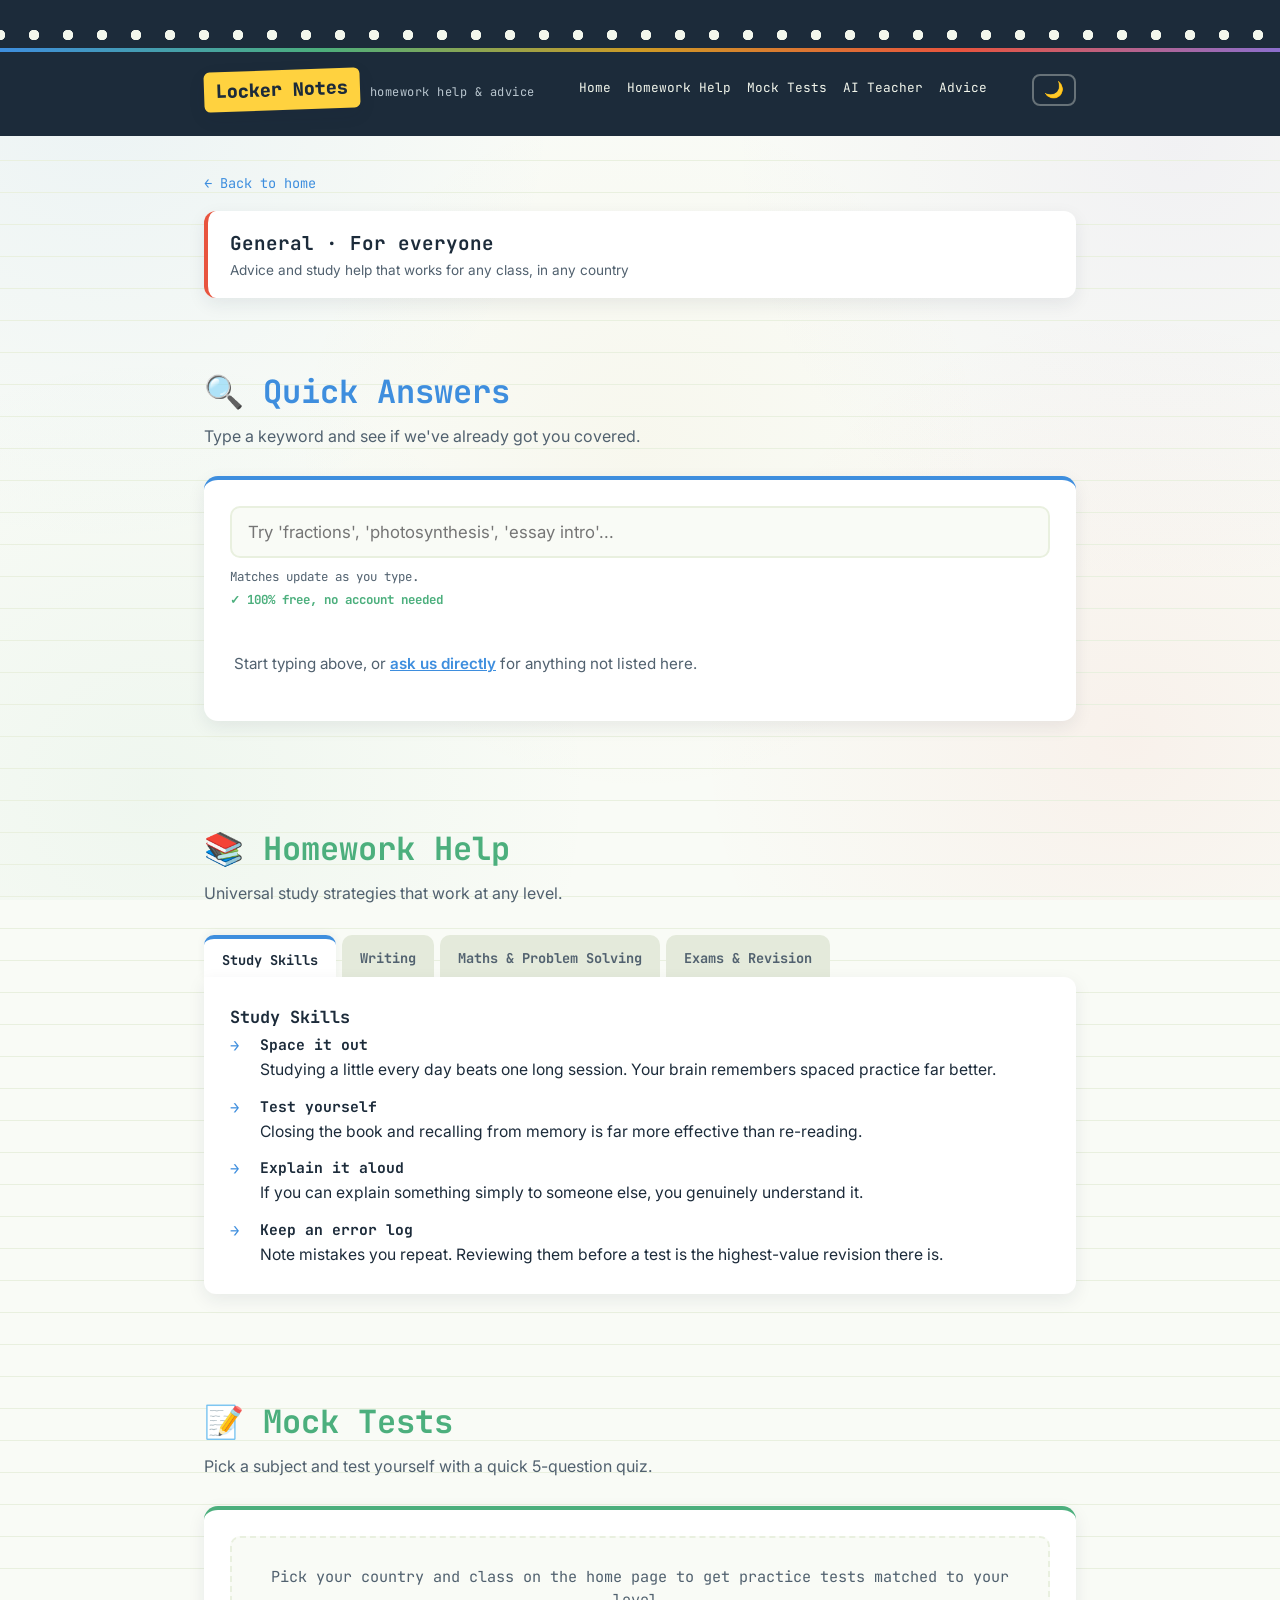
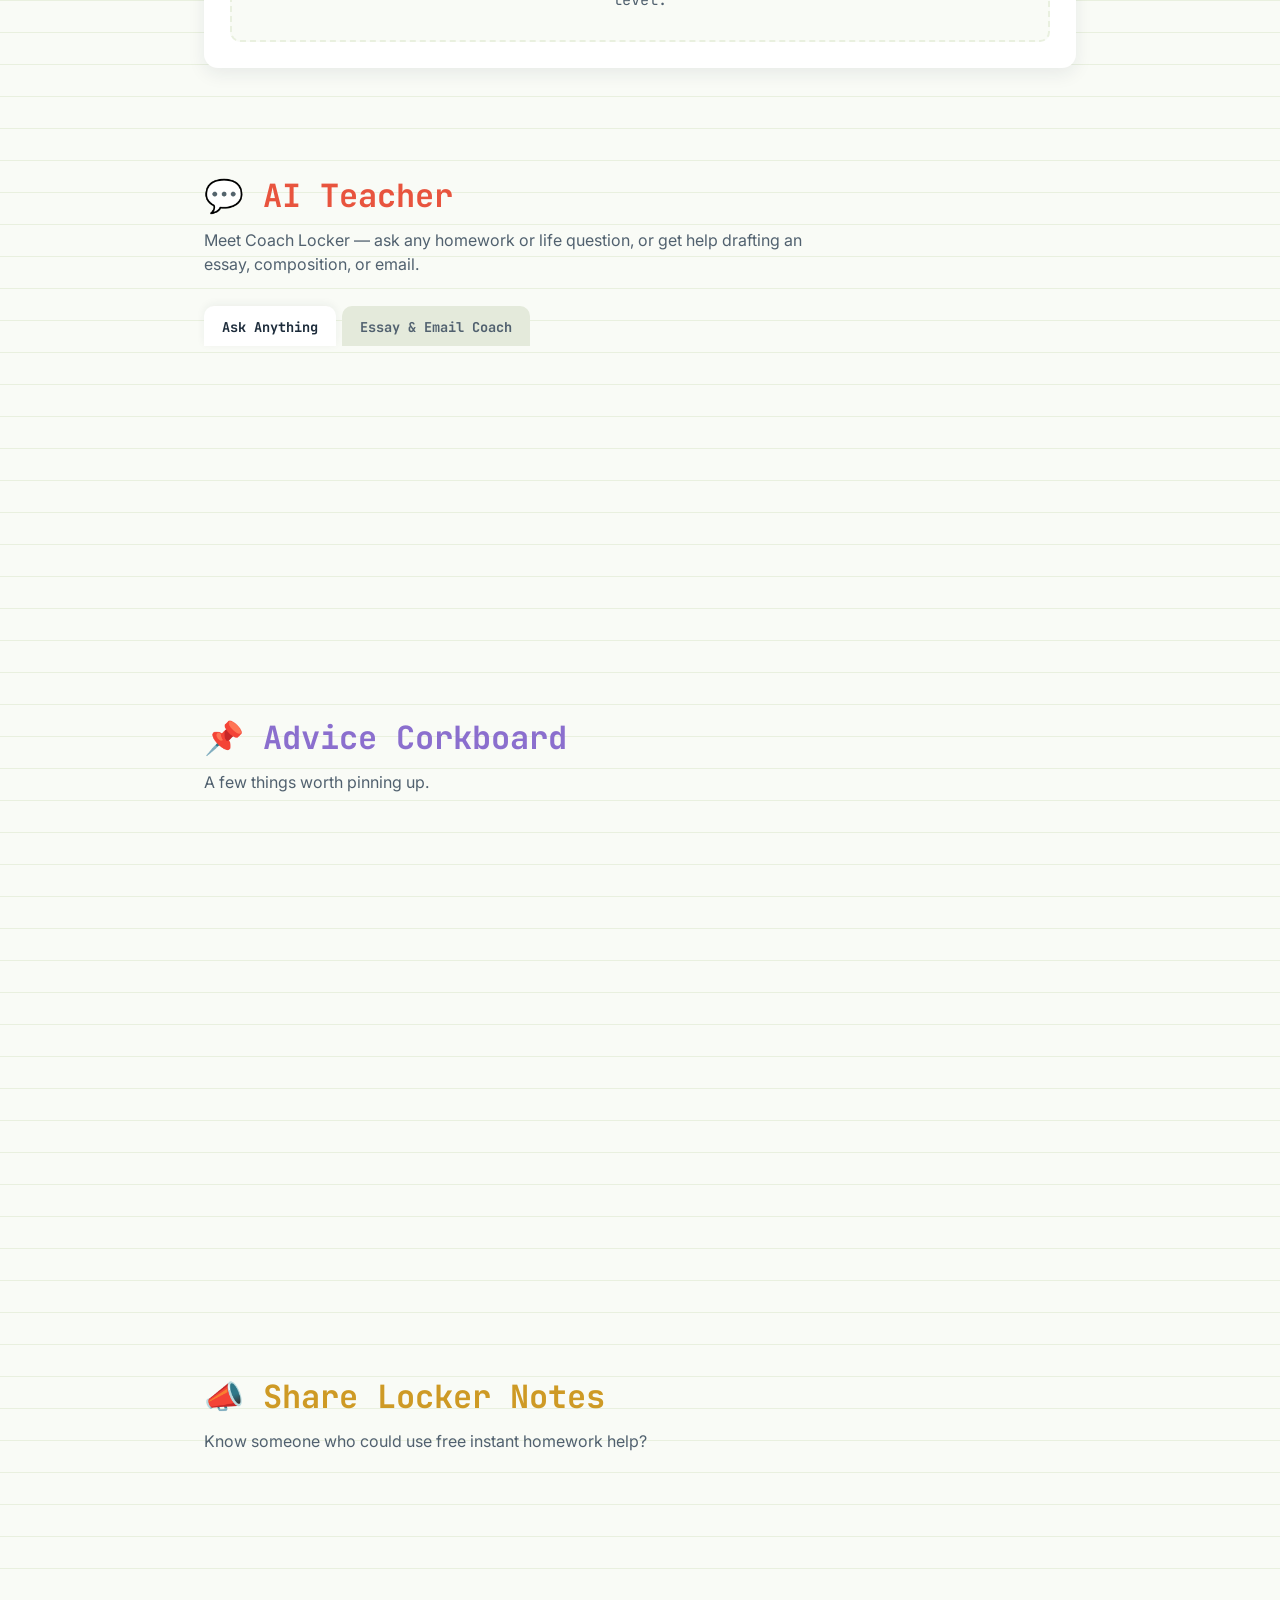
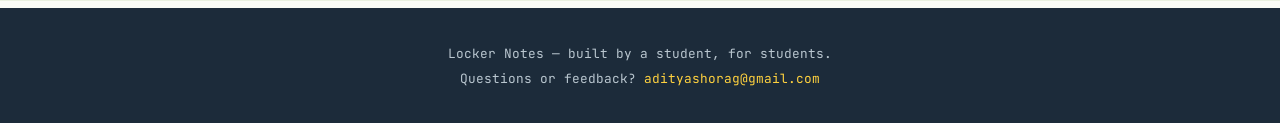
==== commit 5e5dec27: "Update class.html" ====
--- a/class.html
+++ b/class.html
@@ -662,9 +662,9 @@
 <p>Questions or feedback? <a href="mailto:adityashorag@gmail.com">adityashorag@gmail.com</a></p>
 </footer>
 <script>
-const COUNTRIES = {"general": {"name": "General", "sub": "For everyone", "flag": "🌐", "levelLabel": "", "levels": [], "streams": null}, "india": {"name": "India", "sub": "CBSE, State Boards & ICSE", "flag": "🇮🇳", "levelLabel": "Class", "levels": [1, 2, 3, 4, 5, 6, 7, 8, 9, 10, 11, 12], "streams": [11, 12]}, "usa": {"name": "United States", "sub": "K-12 grades", "flag": "🇺🇸", "levelLabel": "Grade", "levels": [1, 2, 3, 4, 5, 6, 7, 8, 9, 10, 11, 12], "streams": null}, "uk": {"name": "United Kingdom", "sub": "Years 1-13", "flag": "🇬🇧", "levelLabel": "Year", "levels": [1, 2, 3, 4, 5, 6, 7, 8, 9, 10, 11, 12, 13], "streams": null}, "icse": {"name": "India (ICSE)", "sub": "ICSE (1-10) · ISC (11-12)", "flag": "🇮🇳", "levelLabel": "Class", "levels": [1, 2, 3, 4, 5, 6, 7, 8, 9, 10, 11, 12], "streams": [11, 12]}};
-const CONTENT = {"india": {"hw": {"1": [{"key": "math", "label": "Maths", "tips": [{"h": "Count out loud", "b": "Use your fingers, beads, or anything around you. Counting physical things makes numbers real."}, {"h": "Practise writing numbers", "b": "Write each number slowly and neatly. Speed comes later."}, {"h": "Play number games", "b": "Spotting numbers on signs and buses is practice too."}]}, {"key": "evs", "label": "EVS", "tips": [{"h": "Look around you", "b": "EVS is about the world you already see. Point things out at home and outdoors."}, {"h": "Ask why", "b": "Why do plants need water? Asking questions is how EVS makes sense."}, {"h": "Draw what you learn", "b": "Drawing a plant or an animal helps you remember it."}]}, {"key": "eng", "label": "English", "tips": [{"h": "Read aloud daily", "b": "Even one short page a day builds reading fast."}, {"h": "Sound out new words", "b": "Break the word into parts and say each part slowly."}, {"h": "Learn new words", "b": "Pick one new word a day and try using it."}]}, {"key": "gk", "label": "General Knowledge", "tips": [{"h": "Ask about the world", "b": "Where is this from? Who made it? Curiosity is GK practice."}, {"h": "Look at pictures", "b": "Picture books and maps teach a lot without much reading."}, {"h": "Share what you learn", "b": "Telling someone a fact helps you remember it."}]}], "2": [{"key": "math", "label": "Maths", "tips": [{"h": "Master addition and subtraction", "b": "Practise a few sums every day rather than many at once."}, {"h": "Use real objects", "b": "Counting coins or snacks makes maths easier to picture."}, {"h": "Check your answer", "b": "Count again from the start. Rechecking catches most mistakes."}]}, {"key": "evs", "label": "EVS", "tips": [{"h": "Connect to your home", "b": "Plants, animals, and family are all EVS topics you already know."}, {"h": "Observe carefully", "b": "Notice details on your way to school. That is what EVS asks about."}, {"h": "Make simple charts", "b": "Drawing a chart of seasons or animals helps it stick."}]}, {"key": "eng", "label": "English", "tips": [{"h": "Read a little daily", "b": "A short story a day beats a long one once a week."}, {"h": "Practise neat writing", "b": "Slow, careful letters look better than fast, messy ones."}, {"h": "Build a word list", "b": "Write down new words in a small notebook."}]}, {"key": "gk", "label": "General Knowledge", "tips": [{"h": "Learn about India", "b": "States, festivals, and famous places are good starting points."}, {"h": "Watch and listen", "b": "Kid-friendly documentaries teach a lot painlessly."}, {"h": "Quiz yourself", "b": "Ask a family member to test you on what you learned."}]}], "3": [{"key": "math", "label": "Maths", "tips": [{"h": "Learn tables properly", "b": "Tables up to 10 make everything in later years easier. Practise a little daily."}, {"h": "Show your working", "b": "Write each step. It helps you find mistakes and earns marks."}, {"h": "Understand word problems", "b": "Read twice, underline the numbers, then decide what to do."}]}, {"key": "evs", "label": "EVS", "tips": [{"h": "Link to real life", "b": "Almost every EVS chapter connects to something you have seen."}, {"h": "Draw diagrams", "b": "A labelled drawing of a plant or the body sticks better than a paragraph."}, {"h": "Explain it out loud", "b": "Tell someone what you learned. Gaps show up immediately."}]}, {"key": "eng", "label": "English", "tips": [{"h": "Read for meaning", "b": "After reading, close the book and say what happened in your own words."}, {"h": "Learn spelling in groups", "b": "Words with similar patterns are easier learned together."}, {"h": "Write short paragraphs", "b": "Three or four sentences on one idea is good practice."}]}, {"key": "gk", "label": "General Knowledge", "tips": [{"h": "Read a kids' newspaper", "b": "A few minutes of news a week builds general awareness."}, {"h": "Keep a facts notebook", "b": "Write down interesting things you learn anywhere."}, {"h": "Learn the map", "b": "Start with India's states, then move outward."}]}], "4": [{"key": "math", "label": "Maths", "tips": [{"h": "Get comfortable with fractions", "b": "Think of them as parts of a pizza or a chocolate bar."}, {"h": "Practise long multiplication", "b": "Line up your digits carefully. Most errors are alignment errors."}, {"h": "Estimate first", "b": "Guess roughly what the answer should be, then check if your answer is close."}]}, {"key": "sci", "label": "Science", "tips": [{"h": "Understand, do not memorise", "b": "Ask how something works before trying to remember it."}, {"h": "Do simple experiments", "b": "Safe home experiments make concepts much clearer."}, {"h": "Use diagrams", "b": "Draw processes like the water cycle instead of writing them out."}]}, {"key": "eng", "label": "English", "tips": [{"h": "Expand your vocabulary", "b": "Look up words you do not know instead of skipping them."}, {"h": "Plan before writing", "b": "Two or three bullet points before an essay saves a lot of time."}, {"h": "Read your work aloud", "b": "Mistakes are much easier to hear than to see."}]}, {"key": "sst", "label": "Social Studies", "tips": [{"h": "Use maps actively", "b": "Find every place mentioned in your chapter on a map."}, {"h": "Build timelines", "b": "Seeing events in order makes history make sense."}, {"h": "Ask why things happened", "b": "Causes matter more than dates at this stage."}]}], "5": [{"key": "math", "label": "Maths", "tips": [{"h": "Master decimals and fractions", "b": "These come back constantly in later classes. Get them solid now."}, {"h": "Practise mental maths", "b": "Quick mental sums save time in every future exam."}, {"h": "Keep an error list", "b": "Note mistakes you repeat and review them before tests."}]}, {"key": "sci", "label": "Science", "tips": [{"h": "Explain concepts aloud", "b": "If you can explain it simply, you actually understand it."}, {"h": "Draw and label", "b": "Diagrams for cycles and systems stick better than paragraphs."}, {"h": "Connect to real life", "b": "Link each concept to something you have actually seen happen."}]}, {"key": "eng", "label": "English", "tips": [{"h": "Read beyond textbooks", "b": "Storybooks improve your writing more than extra grammar drills."}, {"h": "Structure your writing", "b": "Beginning, middle, end. Even short pieces need shape."}, {"h": "Learn word families", "b": "Learning related words together builds vocabulary fast."}]}, {"key": "sst", "label": "Social Studies", "tips": [{"h": "Turn history into stories", "b": "People remember narratives far better than fact lists."}, {"h": "Practise map work", "b": "Marking locations yourself beats just looking at them."}, {"h": "Compare, do not just list", "b": "Noticing similarities and differences shows real understanding."}]}], "6": [{"key": "math", "label": "Maths", "tips": [{"h": "Show every step", "b": "Even if you know the answer, writing out steps catches mistakes and earns partial credit."}, {"h": "Check with estimation", "b": "Round the numbers first. If your exact answer is far off your estimate, recheck."}, {"h": "Redo from scratch", "b": "If you got something wrong, solve the whole thing fresh instead of just finding the error."}, {"h": "Keep an error log", "b": "Note mistakes you repeat. Reviewing it before a test catches them early."}]}, {"key": "sci", "label": "Science", "tips": [{"h": "Explain it out loud", "b": "If you can explain a concept simply to a friend, you actually understand it."}, {"h": "Draw the process", "b": "Diagrams for cycles and systems stick better than paragraphs."}, {"h": "Connect to real life", "b": "Link the concept to something you have actually seen happen."}, {"h": "Flashcards for terms", "b": "Science is full of specific vocabulary. Quick reviews make definitions stick."}]}, {"key": "eng", "label": "English", "tips": [{"h": "Outline before you write", "b": "Three bullet points for your main ideas saves you from a blank page."}, {"h": "Read it out loud", "b": "Awkward sentences almost always sound wrong when spoken."}, {"h": "Cut ruthlessly", "b": "If a sentence adds nothing new, delete it."}, {"h": "Vary sentence length", "b": "Mixing short and long sentences keeps writing from feeling flat."}]}, {"key": "sst", "label": "Social Studies", "tips": [{"h": "Build a timeline", "b": "Seeing events in order makes cause and effect click."}, {"h": "Ask why, not just what", "b": "Teachers care more about why something happened than the exact date."}, {"h": "Turn it into a story", "b": "People remember stories better than fact lists."}, {"h": "Compare, do not just list", "b": "Comparing causes and effects across events shows deeper understanding."}]}], "7": [{"key": "math", "label": "Maths", "tips": [{"h": "Show every step", "b": "Even if you know the answer, writing out steps catches mistakes and earns partial credit."}, {"h": "Check with estimation", "b": "Round the numbers first. If your exact answer is far off your estimate, recheck."}, {"h": "Redo from scratch", "b": "If you got something wrong, solve the whole thing fresh instead of just finding the error."}, {"h": "Keep an error log", "b": "Note mistakes you repeat. Reviewing it before a test catches them early."}]}, {"key": "sci", "label": "Science", "tips": [{"h": "Explain it out loud", "b": "If you can explain a concept simply to a friend, you actually understand it."}, {"h": "Draw the process", "b": "Diagrams for cycles and systems stick better than paragraphs."}, {"h": "Connect to real life", "b": "Link the concept to something you have actually seen happen."}, {"h": "Flashcards for terms", "b": "Science is full of specific vocabulary. Quick reviews make definitions stick."}]}, {"key": "eng", "label": "English", "tips": [{"h": "Outline before you write", "b": "Three bullet points for your main ideas saves you from a blank page."}, {"h": "Read it out loud", "b": "Awkward sentences almost always sound wrong when spoken."}, {"h": "Cut ruthlessly", "b": "If a sentence adds nothing new, delete it."}, {"h": "Vary sentence length", "b": "Mixing short and long sentences keeps writing from feeling flat."}]}, {"key": "sst", "label": "Social Studies", "tips": [{"h": "Build a timeline", "b": "Seeing events in order makes cause and effect click."}, {"h": "Ask why, not just what", "b": "Teachers care more about why something happened than the exact date."}, {"h": "Turn it into a story", "b": "People remember stories better than fact lists."}, {"h": "Compare, do not just list", "b": "Comparing causes and effects across events shows deeper understanding."}]}], "8": [{"key": "math", "label": "Maths", "tips": [{"h": "Show every step", "b": "Writing out steps catches mistakes and earns partial credit."}, {"h": "Master algebra basics", "b": "Linear equations underpin most of Class 9 and 10 maths. Get comfortable now."}, {"h": "Check with estimation", "b": "Round first, then see whether your exact answer is in the right range."}, {"h": "Keep an error log", "b": "Reviewing repeated mistakes before a test is the highest-value revision there is."}]}, {"key": "sci", "label": "Science", "tips": [{"h": "Understand, do not memorise", "b": "Class 8 Science starts rewarding understanding over recall."}, {"h": "Draw the process", "b": "Diagrams for cell structure, forces, and reactions stick far better than text."}, {"h": "Learn the vocabulary", "b": "Specific terms matter more from Class 8 onward. Flashcards work well."}, {"h": "Connect to real life", "b": "Friction, sound, and light are all things you experience daily."}]}, {"key": "eng", "label": "English", "tips": [{"h": "Outline before writing", "b": "A short plan makes essays far easier to write and better to read."}, {"h": "Master active and passive voice", "b": "It comes up repeatedly in exams. Practise converting both ways."}, {"h": "Read it out loud", "b": "Awkward sentences sound wrong even when they look fine."}, {"h": "Build vocabulary deliberately", "b": "Note new words with an example sentence, not just the meaning."}]}, {"key": "sst", "label": "Social Studies", "tips": [{"h": "Build timelines", "b": "Modern Indian history especially needs clear sequencing."}, {"h": "Ask why, not just what", "b": "Causes and consequences earn far more marks than dates."}, {"h": "Use maps actively", "b": "Find every place your chapter mentions."}, {"h": "Compare across chapters", "b": "Linking events shows the understanding examiners look for."}]}], "9": [{"key": "math", "label": "Maths", "tips": [{"h": "Do not skip NCERT", "b": "Every NCERT exercise is worth solving fully. Class 10 assumes you did."}, {"h": "Master the basics early", "b": "Polynomials, coordinate geometry, and number systems recur constantly later."}, {"h": "Practise proofs properly", "b": "Geometry proofs need step-by-step logic, not memorised lines."}, {"h": "Revise within the week", "b": "Class 9 moves fast. Revise each chapter soon after finishing it."}]}, {"key": "sci", "label": "Science", "tips": [{"h": "Physics needs concepts", "b": "Memorising formulas without understanding them stops working in Class 9."}, {"h": "Practise numericals daily", "b": "Physics and Chemistry numericals need regular practice, not last-minute cramming."}, {"h": "Draw and label biology diagrams", "b": "Neat, labelled diagrams earn marks that text alone will not."}, {"h": "Understand units", "b": "Getting SI units right is an easy source of marks people routinely lose."}]}, {"key": "eng", "label": "English", "tips": [{"h": "Practise full-length answers", "b": "Writing complete answers by hand is a skill that needs training."}, {"h": "Learn literary devices", "b": "Metaphor, personification, and imagery show up in every literature paper."}, {"h": "Master tenses", "b": "Grammar marks are among the easiest to secure if you drill them."}, {"h": "Read beyond the syllabus", "b": "Wider reading noticeably improves your writing quality."}]}, {"key": "sst", "label": "Social Studies", "tips": [{"h": "Understand, then memorise", "b": "History and Civics both reward explanation over recall."}, {"h": "Practise map work", "b": "Map questions are guaranteed marks if you prepare them."}, {"h": "Link Economics to real life", "b": "Concepts make far more sense when tied to things you have seen."}, {"h": "Write structured answers", "b": "Point, explanation, example. Use that shape consistently."}]}], "10": [{"key": "math", "label": "Maths", "tips": [{"h": "Solve past board papers", "b": "Timed practice with previous years is the highest-value prep available."}, {"h": "Master trigonometry early", "b": "It is formula-heavy and needs repetition to become automatic."}, {"h": "Present your work neatly", "b": "Clear steps earn partial marks even when the final answer is wrong."}, {"h": "Finish syllabus early", "b": "Leave the last months for revision, not first-time learning."}]}, {"key": "sci", "label": "Science", "tips": [{"h": "Practise numericals under time", "b": "Speed matters in boards. Train with a clock."}, {"h": "Learn chemical equations properly", "b": "Balancing correctly is a frequent and avoidable source of lost marks."}, {"h": "Draw board-standard diagrams", "b": "Neat, labelled diagrams are guaranteed marks in Biology."}, {"h": "Revise NCERT thoroughly", "b": "Board questions stay close to NCERT. Know it inside out."}]}, {"key": "eng", "label": "English", "tips": [{"h": "Practise writing formats", "b": "Letters, notices, and articles have fixed formats. Learn them exactly."}, {"h": "Time your answer writing", "b": "Running out of time is a common and preventable problem."}, {"h": "Know the texts deeply", "b": "Character, theme, and context questions need real familiarity."}, {"h": "Secure the grammar marks", "b": "Grammar is the most reliably scoreable section. Do not neglect it."}]}, {"key": "sst", "label": "Social Studies", "tips": [{"h": "Master map work", "b": "Map marks are free if you practise them."}, {"h": "Structure every answer", "b": "Point, explain, example. Consistency earns marks."}, {"h": "Focus on causes and effects", "b": "Boards ask why far more than when."}, {"h": "Solve past papers", "b": "Patterns repeat. Previous years reveal exactly what matters."}]}]}, "hwStream": {"11": {"science": [{"key": "phy", "label": "Physics", "tips": [{"h": "Concepts before formulas", "b": "Class 11 Physics punishes memorisation. Understand the derivation."}, {"h": "Master the basics of mechanics", "b": "Kinematics and laws of motion underpin almost everything after."}, {"h": "Practise numericals daily", "b": "Physics is learned by solving, not by reading."}, {"h": "Get units and dimensions right", "b": "Dimensional analysis catches errors before they cost you."}]}, {"key": "chem", "label": "Chemistry", "tips": [{"h": "Do not skip physical chemistry", "b": "Mole concept and stoichiometry appear everywhere. Get them solid."}, {"h": "Organic needs mechanisms", "b": "Learn why reactions happen, not just what forms."}, {"h": "Inorganic needs revision cycles", "b": "It is memory-heavy. Space out your revision."}, {"h": "NCERT first, always", "b": "Reference books come after NCERT is genuinely comfortable."}]}, {"key": "math", "label": "Maths / Biology", "tips": [{"h": "Practise consistently", "b": "Both Maths and Biology reward daily work over weekend marathons."}, {"h": "For Maths: solve, do not read", "b": "Watching solutions is not the same as producing them."}, {"h": "For Biology: diagrams matter", "b": "Labelled diagrams carry serious marks."}, {"h": "Clear doubts the same week", "b": "Class 11 builds on itself fast. Gaps compound quickly."}]}, {"key": "eng", "label": "English", "tips": [{"h": "Do not neglect it", "b": "English marks lift your overall percentage with relatively little effort."}, {"h": "Practise the writing formats", "b": "Formats are fixed and therefore easy marks."}, {"h": "Read widely", "b": "It improves comprehension speed across every subject."}, {"h": "Time your practice", "b": "Board-style timing needs rehearsal."}]}], "commerce": [{"key": "acc", "label": "Accountancy", "tips": [{"h": "Practice beats reading", "b": "Accounts is a doing subject. Solve problems every single day."}, {"h": "Get the format right", "b": "Presentation and layout genuinely carry marks."}, {"h": "Understand the logic", "b": "Knowing why an entry is debited beats memorising that it is."}, {"h": "Do not let gaps build", "b": "Accounts is cumulative. A missed week costs you later."}]}, {"key": "bst", "label": "Business Studies", "tips": [{"h": "Use real examples", "b": "Linking theory to actual companies makes answers stronger."}, {"h": "Learn the keywords", "b": "Examiners look for specific terminology."}, {"h": "Structure your answers", "b": "Point, explanation, example works consistently."}, {"h": "Make one-page summaries", "b": "Chapter summaries make revision far faster."}]}, {"key": "eco", "label": "Economics", "tips": [{"h": "Link to the news", "b": "Economic concepts make far more sense tied to real events."}, {"h": "Master the graphs", "b": "Diagrams are heavily weighted. Practise drawing them cleanly."}, {"h": "Learn definitions precisely", "b": "Economics rewards exact wording."}, {"h": "Practise numericals", "b": "Statistics and micro numericals need regular practice."}]}, {"key": "eng", "label": "English", "tips": [{"h": "Do not neglect it", "b": "It reliably lifts your overall percentage."}, {"h": "Master writing formats", "b": "Fixed formats mean predictable marks."}, {"h": "Practise under time", "b": "Speed matters in the exam hall."}, {"h": "Read widely", "b": "Better comprehension helps every other subject too."}]}], "arts": [{"key": "hist", "label": "History", "tips": [{"h": "Understand causes", "b": "Why events happened matters far more than exact dates."}, {"h": "Build timelines", "b": "Sequencing makes cause and effect visible."}, {"h": "Use sources critically", "b": "Source-based questions reward genuine analysis."}, {"h": "Write structured answers", "b": "Argument, evidence, conclusion. Every time."}]}, {"key": "pol", "label": "Political Science", "tips": [{"h": "Learn the Constitution well", "b": "It underpins most of the syllabus."}, {"h": "Connect to current affairs", "b": "Real examples strengthen answers considerably."}, {"h": "Master key terms", "b": "Precise terminology earns marks."}, {"h": "Practise long answers", "b": "Extended writing is a trainable skill."}]}, {"key": "geo", "label": "Geography / Sociology", "tips": [{"h": "For Geography: maps are essential", "b": "Practise marking and interpreting them."}, {"h": "For Sociology: use real examples", "b": "Abstract theory lands better with concrete illustrations."}, {"h": "Learn diagrams and data", "b": "Both subjects reward visual and statistical literacy."}, {"h": "Link chapters together", "b": "Connections across topics show real understanding."}]}, {"key": "eng", "label": "English", "tips": [{"h": "Read very widely", "b": "In Arts, wide reading directly improves your answers."}, {"h": "Practise argument writing", "b": "Clear reasoning is the core skill of this stream."}, {"h": "Master the formats", "b": "Fixed formats are predictable marks."}, {"h": "Time your writing", "b": "Long answers need pace management."}]}]}, "12": {"science": [{"key": "phy", "label": "Physics", "tips": [{"h": "Solve past board papers", "b": "Timed past-paper practice is the highest-value revision available."}, {"h": "Master electrostatics and optics", "b": "They carry significant weight in boards."}, {"h": "Write derivations cleanly", "b": "Step-by-step derivations earn full marks; skipped steps lose them."}, {"h": "Practise numericals under time", "b": "Speed and accuracy both need rehearsal."}]}, {"key": "chem", "label": "Chemistry", "tips": [{"h": "Revise NCERT line by line", "b": "Board questions stay close to NCERT text."}, {"h": "Organic needs mechanism practice", "b": "Understand the pathway, do not memorise products."}, {"h": "Keep an equations sheet", "b": "Balanced equations are frequent easy marks."}, {"h": "Space out inorganic revision", "b": "It fades fast without repeated review."}]}, {"key": "math", "label": "Maths / Biology", "tips": [{"h": "For Maths: past papers, timed", "b": "Nothing prepares you better than full timed papers."}, {"h": "For Biology: diagrams are marks", "b": "Neat, labelled diagrams are reliably scoreable."}, {"h": "Finish syllabus early", "b": "Save the final months for pure revision."}, {"h": "Review your mistakes", "b": "An error log is worth more than another new chapter."}]}, {"key": "eng", "label": "English", "tips": [{"h": "Master the writing section", "b": "Formats are fixed, so these are predictable marks."}, {"h": "Know the texts deeply", "b": "Theme and character questions need real familiarity."}, {"h": "Time every practice attempt", "b": "Running out of time is common and preventable."}, {"h": "Do not leave it till last", "b": "English marks meaningfully affect your percentage."}]}], "commerce": [{"key": "acc", "label": "Accountancy", "tips": [{"h": "Solve full papers under time", "b": "Speed and accuracy both need training."}, {"h": "Presentation carries marks", "b": "Neat, correctly formatted answers score better."}, {"h": "Master company accounts", "b": "They carry heavy weight in the board paper."}, {"h": "Practise daily without gaps", "b": "Accounts skills decay fast without regular use."}]}, {"key": "bst", "label": "Business Studies", "tips": [{"h": "Learn the keywords exactly", "b": "Examiners scan for specific terminology."}, {"h": "Use real company examples", "b": "They noticeably strengthen answers."}, {"h": "Practise case studies", "b": "Application questions are increasingly common."}, {"h": "Make chapter summaries", "b": "They make final revision dramatically faster."}]}, {"key": "eco", "label": "Economics", "tips": [{"h": "Master the graphs", "b": "Diagram-based questions are reliably scoreable."}, {"h": "Practise numericals regularly", "b": "Macro and statistics numericals need repetition."}, {"h": "Link theory to current events", "b": "It improves both understanding and answer quality."}, {"h": "Learn definitions precisely", "b": "Exact wording earns marks here."}]}, {"key": "eng", "label": "English", "tips": [{"h": "Secure the writing section", "b": "Fixed formats mean predictable marks."}, {"h": "Know your texts well", "b": "Depth beats skimming for literature questions."}, {"h": "Practise under timed conditions", "b": "Pace management matters."}, {"h": "Do not neglect it", "b": "It lifts your overall percentage reliably."}]}], "arts": [{"key": "hist", "label": "History", "tips": [{"h": "Focus on causes and consequences", "b": "Boards ask why far more than when."}, {"h": "Practise source-based questions", "b": "They carry real weight and reward careful reading."}, {"h": "Build clear timelines", "b": "Sequencing supports every answer you write."}, {"h": "Write full-length answers by hand", "b": "Stamina and structure both need practice."}]}, {"key": "pol", "label": "Political Science", "tips": [{"h": "Know the Constitution thoroughly", "b": "It anchors most of the paper."}, {"h": "Use current affairs examples", "b": "They lift answers above textbook recall."}, {"h": "Practise long-form answers", "b": "Extended writing is the core skill assessed."}, {"h": "Learn key terminology precisely", "b": "Exact terms earn marks."}]}, {"key": "geo", "label": "Geography / Sociology", "tips": [{"h": "For Geography: master map work", "b": "Map marks are guaranteed if prepared."}, {"h": "For Sociology: use concrete examples", "b": "They make abstract theory land."}, {"h": "Practise data interpretation", "b": "Both subjects include data-based questions."}, {"h": "Connect across chapters", "b": "Linking topics shows genuine understanding."}]}, {"key": "eng", "label": "English", "tips": [{"h": "Read very widely", "b": "It directly improves Arts answers across subjects."}, {"h": "Master argument structure", "b": "Clear reasoning is what is being assessed."}, {"h": "Practise all writing formats", "b": "Predictable formats are predictable marks."}, {"h": "Time your long answers", "b": "Pace is a real exam skill."}]}]}}, "advice": {"1": {"label": "Advice for Class 1", "notes": [{"t": "On your first year", "x": "School is new for everyone in your class. Feeling shy at first is completely normal."}, {"t": "On making mistakes", "x": "Getting something wrong just means you are learning. Nobody gets everything right the first time."}, {"t": "On asking for help", "x": "If you do not understand, raise your hand. Teachers love it when you ask."}, {"t": "On making friends", "x": "Say hello to someone sitting near you. That is usually how friendships start."}, {"t": "On homework", "x": "Do a little bit every day instead of all of it at once. It feels much easier that way."}]}, "2": {"label": "Advice for Class 2", "notes": [{"t": "On reading", "x": "Reading gets easier the more you do it. Even ten minutes a day makes a big difference."}, {"t": "On messy handwriting", "x": "Go slower rather than faster. Neat writing comes from taking your time, not from trying harder."}, {"t": "On forgetting things", "x": "Keep a small notebook for homework. Writing it down beats trying to remember everything."}, {"t": "On sharing", "x": "Taking turns makes games more fun for everyone, including you."}, {"t": "On feeling left out", "x": "Tell a teacher or a parent. They can help more than you think."}]}, "3": {"label": "Advice for Class 3", "notes": [{"t": "On harder subjects", "x": "Work gets a bit tougher each year. That is normal, and you grow along with it."}, {"t": "On memorizing", "x": "Say things out loud instead of just reading them. It sticks much better."}, {"t": "On tests", "x": "One test does not decide anything. Study a little each day and you will be fine."}, {"t": "On friend fights", "x": "Most arguments feel smaller by the next day. Give it some time before deciding anything."}, {"t": "On being distracted", "x": "Put away toys and screens before starting homework. It gets done twice as fast."}]}, "4": {"label": "Advice for Class 4", "notes": [{"t": "On independence", "x": "Try a problem yourself first, then ask for help. You will surprise yourself."}, {"t": "On subjects you dislike", "x": "You do not have to love every subject. Just give it a fair try before deciding."}, {"t": "On comparing marks", "x": "Someone else's marks tell you nothing about your own progress. Compare yourself to last month."}, {"t": "On group projects", "x": "Do your share properly. People remember who they can rely on."}, {"t": "On feeling overwhelmed", "x": "Break big homework into small pieces. One piece at a time always works."}]}, "5": {"label": "Advice for Class 5", "notes": [{"t": "On the year ahead", "x": "Class 6 brings more subjects and more teachers. Building good habits now makes that much easier."}, {"t": "On organisation", "x": "Keep one place for all your school things. Lost homework is usually just misplaced homework."}, {"t": "On confidence", "x": "Answering wrong in class is not embarrassing. Staying silent and staying confused is worse."}, {"t": "On screen time", "x": "Finish your work first, then enjoy your screen time guilt-free. It is more fun that way."}, {"t": "On friendships changing", "x": "Friend groups shift as people grow. That is normal and does not mean anything is wrong with you."}]}, "6": {"label": "Advice for Class 6", "notes": [{"t": "On the big jump", "x": "More subjects, more teachers, more homework. It feels like a lot at first and then it stops feeling like a lot."}, {"t": "On failing a test", "x": "One bad grade is data, not a verdict. Figure out what went wrong, fix that one thing, and move on."}, {"t": "On keeping up", "x": "Write down homework the moment it is given. Half of falling behind is just forgetting."}, {"t": "On new classmates", "x": "You do not need a big friend group. One or two good friends is plenty."}, {"t": "On asking for help", "x": "Asking a question is not admitting you are behind. It is how you stop being behind."}, {"t": "On procrastinating", "x": "Do not aim to finish the assignment. Aim to work on it for 10 minutes. Starting is the hard part."}]}, "7": {"label": "Advice for Class 7", "notes": [{"t": "On feeling behind", "x": "Everyone is on a different timeline. Compare yourself to who you were last month, not to everyone else."}, {"t": "On friend drama", "x": "Give it a day before reacting. Most things feel smaller after you have slept on them."}, {"t": "On difficult subjects", "x": "The subject you find hardest usually just needs more practice, not more talent."}, {"t": "On study habits", "x": "Short daily revision beats long panicked sessions before a test. Every single time."}, {"t": "On social media", "x": "Someone else's highlight reel is not their everyday life. You are only seeing part of the story."}, {"t": "On self-doubt", "x": "Being unsure about yourself at this age is extremely common, even among people who look confident."}]}, "8": {"label": "Advice for Class 8", "notes": [{"t": "On failing a test", "x": "One bad grade is data, not a verdict. Figure out what went wrong, fix that one thing, and move on."}, {"t": "On feeling behind", "x": "Everyone is on a different timeline. Compare yourself to who you were last month, not to everyone else."}, {"t": "On friend drama", "x": "Give it a day before reacting. Most things feel smaller after you have slept on them."}, {"t": "On procrastinating", "x": "Do not aim to finish the assignment. Aim to work on it for 10 minutes. Starting is the hard part."}, {"t": "On asking for help", "x": "Asking a question is not admitting you are behind. It is how you stop being behind."}, {"t": "On the years ahead", "x": "Class 9 and 10 matter more, so habits you build now are worth the effort."}]}, "9": {"label": "Advice for Class 9", "notes": [{"t": "On the step up", "x": "Class 9 is noticeably harder than Class 8. Nearly everyone finds the first few months tough."}, {"t": "On building for Class 10", "x": "Class 9 concepts show up again in Class 10. Understanding them now saves you twice the work later."}, {"t": "On pressure starting", "x": "People will start talking about boards. Do not let that panic you a full year early."}, {"t": "On revision", "x": "Revise each chapter within a week of finishing it. Cramming a year later is much harder."}, {"t": "On tuition and coaching", "x": "Extra classes help only if you are still doing the work yourself. They are not a shortcut."}, {"t": "On burnout", "x": "Rest is part of studying, not the opposite of it. Protect your sleep."}]}, "10": {"label": "Advice for Class 10", "notes": [{"t": "On board exams", "x": "Your board score matters, but it does not define your worth or decide your whole future."}, {"t": "On the syllabus", "x": "Finish the syllabus early so the last months are pure revision, not panic learning."}, {"t": "On sample papers", "x": "Solving past papers under timed conditions is worth more than re-reading notes."}, {"t": "On comparing with toppers", "x": "Someone else's rank does not change your progress. Run your own race."}, {"t": "On choosing a stream", "x": "Pick based on what you actually enjoy and are good at, not on what sounds impressive."}, {"t": "On stress", "x": "If it ever feels like too much, talk to a parent, teacher, or counsellor. That is strength, not weakness."}]}}, "adviceStream": {"11": {"science": {"label": "Advice for Class 11 · Science", "notes": [{"t": "On the Class 11 jump", "x": "Class 11 Science is a genuinely big step up from Class 10. Struggling at first is normal, not a bad sign."}, {"t": "On concepts over memorising", "x": "Physics and Chemistry punish memorisation. Understand why something works and the problems get easier."}, {"t": "On NCERT", "x": "Get thoroughly comfortable with NCERT before touching reference books. It is the foundation for everything."}, {"t": "On competitive exams", "x": "If you are preparing for JEE or NEET alongside boards, plan your week honestly. Both need real time."}, {"t": "On falling behind", "x": "Class 11 syllabus builds on itself fast. Clear doubts the same week, not the same month."}, {"t": "On doubting your choice", "x": "Wondering whether you picked the right stream is extremely common. Give it a real term before judging."}]}, "commerce": {"label": "Advice for Class 11 · Commerce", "notes": [{"t": "On Accountancy", "x": "Accounts is practice-based. Solving problems daily beats reading theory repeatedly."}, {"t": "On Economics", "x": "Link concepts to real news you hear about. It makes the theory stick far better."}, {"t": "On the stream's reputation", "x": "Commerce is not an easier stream, just a different one. Treat it seriously and it rewards you."}, {"t": "On career options", "x": "Commerce opens far more paths than just CA. Explore widely before narrowing down."}, {"t": "On staying consistent", "x": "Accounts especially punishes gaps. Even 30 minutes daily beats weekend marathons."}, {"t": "On asking questions", "x": "Business Studies and Economics reward curiosity. Ask why things work the way they do."}]}, "arts": {"label": "Advice for Class 11 · Arts / Humanities", "notes": [{"t": "On the stream's reputation", "x": "Arts is not a fallback. It is a real stream with real careers, and it rewards genuine thinking."}, {"t": "On writing answers", "x": "Structure matters as much as content. A clear argument scores better than scattered facts."}, {"t": "On reading widely", "x": "Reading beyond the textbook genuinely improves your answers in History, Political Science, and Sociology."}, {"t": "On memorising dates", "x": "Understand causes and consequences. Examiners care more about why than exactly when."}, {"t": "On career options", "x": "Law, civil services, journalism, psychology, design, and more all open from here."}, {"t": "On defending your choice", "x": "You may face doubters. Knowing why you chose this is the best answer to any of them."}]}}, "12": {"science": {"label": "Advice for Class 12 · Science", "notes": [{"t": "On board exams", "x": "Your board score matters, but it is one number in a long life. Keep perspective."}, {"t": "On balancing boards and entrances", "x": "Do not sacrifice one entirely for the other. Plan realistically for both."}, {"t": "On revision", "x": "Aim to finish the syllabus early so the final months are revision, not first-time learning."}, {"t": "On previous year papers", "x": "Timed practice with past papers is the single highest-value thing you can do now."}, {"t": "On the pressure", "x": "This year is genuinely stressful for almost everyone. You are not weak for finding it hard."}, {"t": "On the future", "x": "There are many routes to a good career. One exam result does not close doors permanently."}]}, "commerce": {"label": "Advice for Class 12 · Commerce", "notes": [{"t": "On board exams", "x": "Your board score matters, but it does not define your worth or your whole future."}, {"t": "On Accountancy practice", "x": "Solve full papers under time pressure. Speed and accuracy both need training."}, {"t": "On presentation", "x": "Neat, well-formatted accounts answers genuinely earn more marks. Do not rush the layout."}, {"t": "On entrance exams", "x": "If you are targeting CUET, CA Foundation, or similar, start integrating that prep early."}, {"t": "On the pressure", "x": "Almost everyone finds this year hard. Talk to someone if it starts feeling like too much."}, {"t": "On what comes next", "x": "Commerce leads to many paths. Take time to explore rather than defaulting to the obvious one."}]}, "arts": {"label": "Advice for Class 12 · Arts / Humanities", "notes": [{"t": "On board exams", "x": "Your board score matters, but it is one measure of one year, not of you."}, {"t": "On answer writing", "x": "Practise writing full-length answers by hand under time limits. It is a skill in itself."}, {"t": "On structure", "x": "Introduction, argument, evidence, conclusion. Examiners reward clarity every time."}, {"t": "On entrance exams", "x": "If CUET or law entrances are your plan, build that into your schedule now, not in March."}, {"t": "On the pressure", "x": "This year is hard for nearly everyone. Reach out to a parent or teacher if it gets heavy."}, {"t": "On your path", "x": "Law, civil services, journalism, psychology, academia and more start from here. Keep exploring."}]}}}}, "usa": {"hw": {"1": [{"key": "math", "label": "Math", "tips": [{"h": "Count with real objects", "b": "Use fingers, blocks, or snacks so numbers feel concrete, not abstract."}, {"h": "Practice a little every day", "b": "Ten minutes daily beats a longer session once a week at this age."}, {"h": "Talk through problems out loud", "b": "Saying the steps helps the ideas stick."}]}, {"key": "sci", "label": "Science", "tips": [{"h": "Ask questions about the world", "b": "Why is the sky blue? Curiosity is exactly what first-grade science rewards."}, {"h": "Do simple hands-on activities", "b": "Touching, sorting, and observing teaches more than a worksheet."}, {"h": "Draw what you observe", "b": "A simple picture of a plant or bug helps the idea stay with you."}]}, {"key": "read", "label": "Reading", "tips": [{"h": "Read a little every day", "b": "Even one short book a day builds real reading skill fast."}, {"h": "Sound out tricky words", "b": "Break unfamiliar words into small chunks and say each part."}, {"h": "Talk about the story", "b": "Saying what happened in your own words checks real understanding."}]}, {"key": "write", "label": "Writing", "tips": [{"h": "Write a few sentences daily", "b": "Short, regular writing beats occasional long assignments."}, {"h": "Sound out spelling", "b": "Write the sounds you hear — perfect spelling comes later."}, {"h": "Draw and then write", "b": "A picture first often makes the words come easier."}]}], "2": [{"key": "math", "label": "Math", "tips": [{"h": "Practice addition and subtraction facts", "b": "Quick recall now saves real time in every grade that follows."}, {"h": "Use real objects for word problems", "b": "Coins or toys make abstract problems concrete."}, {"h": "Check your work by counting again", "b": "A second count catches most simple mistakes."}]}, {"key": "sci", "label": "Science", "tips": [{"h": "Connect science to daily life", "b": "Weather, plants, and animals are all around you — notice them."}, {"h": "Ask 'what would happen if...'", "b": "Predicting before observing builds real scientific thinking."}, {"h": "Make simple charts", "b": "Drawing what you learn helps it stay in memory."}]}, {"key": "read", "label": "Reading", "tips": [{"h": "Read a bit longer each week", "b": "Slowly increasing what you read builds stamina naturally."}, {"h": "Notice new words", "b": "Keep a small list of words you don't know yet."}, {"h": "Re-read favorite books", "b": "Re-reading builds fluency, not just repetition."}]}, {"key": "write", "label": "Writing", "tips": [{"h": "Write about your own experiences", "b": "Writing about things you know makes it easier to get started."}, {"h": "Use capital letters and periods", "b": "These small habits matter more the more you write."}, {"h": "Read your writing back", "b": "Reading aloud helps you catch missing words."}]}], "3": [{"key": "math", "label": "Math", "tips": [{"h": "Master multiplication tables", "b": "They're the foundation for nearly everything in math from here on."}, {"h": "Show your work", "b": "Writing steps down helps you find your own mistakes."}, {"h": "Practice word problems", "b": "Read twice, then decide what operation you actually need."}]}, {"key": "sci", "label": "Science", "tips": [{"h": "Do simple experiments at home", "b": "Hands-on activities make abstract ideas real."}, {"h": "Keep a science notebook", "b": "Recording observations is real scientific practice."}, {"h": "Ask why, not just what", "b": "Understanding causes matters more than memorizing facts."}]}, {"key": "read", "label": "Reading", "tips": [{"h": "Read a variety of text types", "b": "Stories, articles, and instructions all build different skills."}, {"h": "Practice summarizing", "b": "Saying the main idea in one sentence shows real understanding."}, {"h": "Look up unfamiliar words", "b": "Guessing sometimes works, but checking builds real vocabulary."}]}, {"key": "write", "label": "Writing", "tips": [{"h": "Plan before you write", "b": "A few ideas jotted down first make writing much easier."}, {"h": "Write complete paragraphs", "b": "One clear idea, with a few supporting sentences."}, {"h": "Revise, don't just edit spelling", "b": "Check if your ideas make sense, not just your spelling."}]}], "4": [{"key": "math", "label": "Math", "tips": [{"h": "Get comfortable with fractions", "b": "Think of them as parts of a whole — pizza slices help."}, {"h": "Practice multi-digit multiplication", "b": "Line up your digits carefully — most errors come from misalignment."}, {"h": "Estimate before solving", "b": "A quick estimate helps you catch answers that are way off."}]}, {"key": "sci", "label": "Science", "tips": [{"h": "Understand before memorizing", "b": "Ask how something works before trying to recall it."}, {"h": "Use diagrams", "b": "Drawing a process, like the water cycle, helps it stick."}, {"h": "Connect to real life", "b": "Notice science happening around you every day."}]}, {"key": "read", "label": "Reading", "tips": [{"h": "Read above your comfort level sometimes", "b": "A slightly challenging book builds real growth."}, {"h": "Discuss what you read", "b": "Talking about a book deepens understanding more than just finishing it."}, {"h": "Track your reading", "b": "Noting what you've read helps you see your own progress."}]}, {"key": "write", "label": "Writing", "tips": [{"h": "Structure your paragraphs", "b": "Topic sentence, details, conclusion — every time."}, {"h": "Expand your vocabulary", "b": "Try a stronger word instead of 'good' or 'nice.'"}, {"h": "Read your writing aloud", "b": "Awkward sentences are much easier to hear than to see."}]}], "5": [{"key": "math", "label": "Math", "tips": [{"h": "Master decimals and fractions together", "b": "They connect constantly — get comfortable moving between them."}, {"h": "Practice mental math", "b": "Quick mental estimates save real time on every future test."}, {"h": "Keep a list of your mistakes", "b": "Reviewing repeated errors is high-value revision."}]}, {"key": "sci", "label": "Science", "tips": [{"h": "Explain concepts in your own words", "b": "If you can explain it simply, you understand it."}, {"h": "Take lab safety seriously", "b": "Good habits now matter more as experiments get more complex."}, {"h": "Connect topics across units", "b": "Science ideas build on each other more than they seem to."}]}, {"key": "read", "label": "Reading", "tips": [{"h": "Read across genres", "b": "Fiction, nonfiction, and poetry each build different skills."}, {"h": "Analyze, don't just summarize", "b": "Ask why the author made certain choices."}, {"h": "Build a stronger vocabulary", "b": "Middle school reading gets noticeably harder — prepare now."}]}, {"key": "write", "label": "Writing", "tips": [{"h": "Practice the five-paragraph essay", "b": "It's the format you'll rely on heavily in middle school."}, {"h": "Use evidence to support ideas", "b": "Back up opinions with specific details or examples."}, {"h": "Revise in a separate pass", "b": "Fix ideas and structure first, then check grammar and spelling."}]}], "6": [{"key": "math", "label": "Math", "tips": [{"h": "Adjust to changing classes", "b": "Set up a dedicated math folder to stay organized with new routines."}, {"h": "Show every step", "b": "Grading now weighs process, not just final answers."}, {"h": "Ask questions in class", "b": "Middle school teachers expect you to speak up when confused."}, {"h": "Keep an error log", "b": "Track mistakes you repeat and review them before tests."}]}, {"key": "sci", "label": "Science", "tips": [{"h": "Get comfortable with lab work", "b": "Science becomes more hands-on and lab-based starting now."}, {"h": "Learn to write proper lab reports", "b": "Hypothesis, method, results, conclusion — a format you'll reuse for years."}, {"h": "Draw and label diagrams", "b": "They're worth real points and help you remember processes."}, {"h": "Ask 'why' constantly", "b": "Middle school science starts rewarding real understanding over recall."}]}, {"key": "ela", "label": "English Language Arts", "tips": [{"h": "Read more challenging texts", "b": "Middle school reading expects more inference, not just plot recall."}, {"h": "Practice thesis statements", "b": "A one-sentence argument becomes the backbone of your essays now."}, {"h": "Cite evidence properly", "b": "Quoting and explaining is expected, not just summarizing."}, {"h": "Get comfortable with peer feedback", "b": "Middle school often introduces peer review — it's a normal part of writing."}]}, {"key": "ss", "label": "Social Studies", "tips": [{"h": "Build timelines", "b": "Seeing events in order makes cause and effect click."}, {"h": "Practice map skills", "b": "Geography questions get more detailed from here on."}, {"h": "Ask why, not just what", "b": "Causes and effects matter more than memorized dates."}, {"h": "Connect history to today", "b": "Linking the past to current events deepens understanding."}]}], "7": [{"key": "math", "label": "Math", "tips": [{"h": "Master ratios and proportions", "b": "They underpin most of what comes next in math."}, {"h": "Show every step", "b": "Method still matters more than the final number alone."}, {"h": "Practice negative numbers", "b": "They trip up a lot of students — extra practice pays off."}, {"h": "Keep an error log", "b": "Reviewing repeated mistakes is the highest-value revision there is."}]}, {"key": "sci", "label": "Science", "tips": [{"h": "Understand, don't just memorize", "b": "Explaining a concept in your own words is the real test."}, {"h": "Take practicals seriously", "b": "Hands-on labs are where ideas genuinely click."}, {"h": "Learn scientific vocabulary precisely", "b": "Exact terms start mattering more from here."}, {"h": "Connect topics to real life", "b": "Notice science happening in the world around you."}]}, {"key": "ela", "label": "English Language Arts", "tips": [{"h": "Plan essays before writing", "b": "A short outline saves major rewriting later."}, {"h": "Use varied sentence structure", "b": "Mixing short and long sentences improves flow noticeably."}, {"h": "Read widely", "b": "Wider reading directly improves your own writing quality."}, {"h": "Revise for clarity, not just correctness", "b": "Ask if a reader would actually understand your point."}]}, {"key": "ss", "label": "Social Studies", "tips": [{"h": "Focus on cause and effect", "b": "Understanding why matters more than memorizing when."}, {"h": "Practice source analysis", "b": "Reading primary sources carefully is a real skill you're building."}, {"h": "Structure every essay answer", "b": "Claim, evidence, reasoning — every single time."}, {"h": "Compare across regions or eras", "b": "Comparisons show the deeper understanding teachers look for."}]}], "8": [{"key": "math", "label": "Math", "tips": [{"h": "Build a strong algebra foundation", "b": "Linear equations here set up everything in high school math."}, {"h": "Practice daily, not in bursts", "b": "Steady short practice beats cramming before tests."}, {"h": "Show clean, organized work", "b": "It earns partial credit and helps you find your own mistakes."}, {"h": "Review old topics regularly", "b": "Math compounds — don't let earlier skills fade."}]}, {"key": "sci", "label": "Science", "tips": [{"h": "Understand systems, not just facts", "b": "Middle school science increasingly tests how things connect."}, {"h": "Keep detailed lab notebooks", "b": "Good habits now make high school science labs much easier."}, {"h": "Learn key vocabulary deliberately", "b": "Flashcards work well for science-specific terms."}, {"h": "Prepare for high school science", "b": "Habits built now carry directly into 9th grade."}]}, {"key": "ela", "label": "English Language Arts", "tips": [{"h": "Master the five-paragraph essay", "b": "It's the format you'll build on throughout high school."}, {"h": "Practice literary analysis", "b": "Look for theme and author's choices, not just plot."}, {"h": "Build precise vocabulary", "b": "Note new words with an example sentence, not just a definition."}, {"h": "Read your work aloud", "b": "Awkward sentences are much easier to hear than to see."}]}, {"key": "ss", "label": "Social Studies", "tips": [{"h": "Build clear timelines", "b": "Sequencing events makes cause and effect easier to explain."}, {"h": "Practice document-based questions", "b": "They reward careful, close reading of real sources."}, {"h": "Write structured arguments", "b": "Claim, evidence, reasoning — the format carries into high school."}, {"h": "Prepare for high school social studies", "b": "Analysis and essay-writing expectations increase sharply next year."}]}], "9": [{"key": "math", "label": "Math", "tips": [{"h": "Adjust to high school pace", "b": "Classes move faster and count toward your GPA starting now."}, {"h": "Practice daily, not just before tests", "b": "Math is cumulative — steady practice beats cramming."}, {"h": "Use office hours early", "b": "Get comfortable asking for help before confusion piles up."}, {"h": "Show clean, organized work", "b": "Partial credit is real, and organized work helps you catch your own errors."}]}, {"key": "sci", "label": "Science", "tips": [{"h": "Build strong lab habits now", "b": "The habits you build in 9th grade science carry through every year after."}, {"h": "Understand before memorizing formulas", "b": "Formulas without understanding stop working as material gets harder."}, {"h": "Keep organized notes", "b": "You'll need to reference earlier material more than you expect."}, {"h": "Connect units carefully", "b": "Careless unit errors are one of the most common avoidable mistakes."}]}, {"key": "ela", "label": "English Language Arts", "tips": [{"h": "Master the thesis statement", "b": "Every essay from here on builds around a clear central argument."}, {"h": "Read actively", "b": "Annotating as you read makes essays far easier to write later."}, {"h": "Support claims with evidence", "b": "Quote and explain — don't just summarize."}, {"h": "Start building your GPA mindset", "b": "Freshman grades count just as much as senior year — start seriously now."}]}, {"key": "ss", "label": "Social Studies / History", "tips": [{"h": "Focus on causation", "b": "Why something happened matters more than the exact date."}, {"h": "Practice document analysis", "b": "Reading primary sources carefully is a skill worth building early."}, {"h": "Write structured essays", "b": "Claim, evidence, reasoning — a format you'll use for years."}, {"h": "Get organized from day one", "b": "High school record-keeping habits are easiest to build in freshman year."}]}], "10": [{"key": "math", "label": "Math", "tips": [{"h": "Don't let momentum drop", "b": "Sophomore year often has a dip in focus — that's exactly when gaps start forming."}, {"h": "Take the PSAT seriously", "b": "It's real practice for the SAT with zero risk attached."}, {"h": "Practice problems daily", "b": "Consistency beats intensity for building real math fluency."}, {"h": "Show clean work", "b": "Organized solutions catch mistakes and earn partial credit."}]}, {"key": "sci", "label": "Science", "tips": [{"h": "Deepen your lab skills", "b": "Sophomore year labs get more independent and more detailed."}, {"h": "Practice problem sets regularly", "b": "Physics and chemistry both reward repetition over cramming."}, {"h": "Keep organized lab notebooks", "b": "They matter for grades and for real understanding."}, {"h": "Start thinking about course choices ahead", "b": "Your science electives from here shape junior and senior year options."}]}, {"key": "ela", "label": "English Language Arts", "tips": [{"h": "Read more challenging texts", "b": "Sophomore year typically raises the bar on both reading and analysis."}, {"h": "Refine your essay structure", "b": "Clear, well-organized arguments matter more than length."}, {"h": "Take the PSAT's reading section seriously", "b": "It's genuinely useful practice for standardized reading questions."}, {"h": "Build a stronger vocabulary", "b": "It pays off in both essays and, later, on the SAT or ACT."}]}, {"key": "ss", "label": "Social Studies / History", "tips": [{"h": "Deepen your source analysis", "b": "Sophomore year usually raises expectations on document-based questions."}, {"h": "Connect across eras and regions", "b": "Comparative thinking is exactly what earns higher marks."}, {"h": "Write increasingly structured essays", "b": "Claim, evidence, reasoning, with more nuance each year."}, {"h": "Start noticing what interests you", "b": "It's not too early to notice subjects you might want to pursue further."}]}], "11": [{"key": "math", "label": "Math", "tips": [{"h": "Prioritize your hardest math course", "b": "Junior year math is genuinely demanding — protect real time for it."}, {"h": "Practice standardized test math specifically", "b": "SAT/ACT math rewards speed and pattern recognition, not just classroom skill."}, {"h": "Don't skip review", "b": "Junior year assumes everything before it is solid — patch gaps immediately."}, {"h": "Show clean, organized work", "b": "It still earns partial credit and helps on every timed test."}]}, {"key": "sci", "label": "Science", "tips": [{"h": "Treat AP science seriously if you're taking it", "b": "The pace is genuinely closer to a college course."}, {"h": "Practice past AP exam questions", "b": "They show exactly the style and depth expected."}, {"h": "Keep lab work meticulous", "b": "College applications sometimes reference research or lab experience from this year."}, {"h": "Manage your course load honestly", "b": "Taking every AP science at once isn't a badge of honor if it burns you out."}]}, {"key": "ela", "label": "English Language Arts", "tips": [{"h": "Master timed essay writing", "b": "Both the SAT/ACT essay and AP exams demand writing well under time pressure."}, {"h": "Read widely and critically", "b": "It's the single best way to improve both essays and standardized test scores."}, {"h": "Build a list of strong quotations", "b": "You'll need textual evidence ready for exams and college essays alike."}, {"h": "Take feedback seriously", "b": "Junior year writing quality is often what teachers reference in recommendation letters."}]}, {"key": "ss", "label": "Social Studies / History", "tips": [{"h": "Take AP History/Government seriously if enrolled", "b": "The workload is real, and the exam rewards genuine synthesis, not memorization."}, {"h": "Practice DBQ and long-essay formats", "b": "They're heavily practiced skills, not just knowledge tests."}, {"h": "Connect coursework to current events", "b": "It deepens understanding and makes essays noticeably stronger."}, {"h": "Keep your grades steady", "b": "Junior year grades are the ones colleges weigh most heavily."}]}], "12": [{"key": "math", "label": "Math", "tips": [{"h": "Finish strong, not just enough", "b": "Colleges do see final grades — senioritis is a real risk this year."}, {"h": "Prep deliberately for AP exams", "b": "Timed, full-length practice tests are the highest-value prep available."}, {"h": "Consider what math you'll need after high school", "b": "Some college paths expect Calculus or Statistics — plan ahead if relevant."}, {"h": "Keep steady work habits", "b": "Motivation naturally dips senior year — routine carries you through it."}]}, {"key": "sci", "label": "Science", "tips": [{"h": "Treat AP exams as real tests, not formalities", "b": "They can translate into real college credit — worth the serious prep."}, {"h": "Wrap up research or lab projects properly", "b": "They're worth finishing well, not rushing at the end."}, {"h": "Stay engaged even after acceptances arrive", "b": "Colleges can and do rescind offers for a serious grade drop."}, {"h": "Reflect on what you actually enjoyed", "b": "It's useful information for choosing a college major."}]}, {"key": "ela", "label": "English Language Arts", "tips": [{"h": "Start college essays early", "b": "Essays written in October are consistently better than the ones written in December."}, {"h": "Polish, don't just draft", "b": "A strong essay usually goes through several real revisions."}, {"h": "Keep classroom writing quality high", "b": "Senioritis shows up in writing quality first, and teachers notice."}, {"h": "Write about something specific and real", "b": "Admissions readers can tell genuine reflection from a generic essay."}]}, {"key": "ss", "label": "Social Studies / History", "tips": [{"h": "Finish AP coursework seriously", "b": "The exam is a real opportunity for college credit, worth genuine prep."}, {"h": "Use current events in your essays", "b": "It shows the kind of informed, engaged thinking colleges look for."}, {"h": "Keep grades steady through senior spring", "b": "Some colleges do check final transcripts before confirming enrollment."}, {"h": "Reflect on your favorite topics", "b": "It's useful when choosing a college major or minor."}]}]}, "advice": {"1": {"label": "Advice for Grade 1", "notes": [{"t": "On starting school", "x": "School is new for everyone in your class. Feeling shy at first is completely normal."}, {"t": "On making mistakes", "x": "Getting something wrong just means you are learning."}, {"t": "On asking for help", "x": "If you do not understand, raise your hand. Teachers love it when you ask."}, {"t": "On making friends", "x": "Say hello to someone sitting near you. That is usually how friendships start."}, {"t": "On homework", "x": "Do a little bit every day rather than all at once."}]}, "2": {"label": "Advice for Grade 2", "notes": [{"t": "On reading", "x": "Reading gets easier the more you do it. Ten minutes a day makes a real difference."}, {"t": "On neat handwriting", "x": "Go slower, not harder. Neatness comes from taking your time."}, {"t": "On remembering homework", "x": "Write it down. Do not rely on memory."}, {"t": "On sharing", "x": "Taking turns makes everything more fun, including for you."}, {"t": "On feeling left out", "x": "Tell a teacher or parent. They can help more than you think."}]}, "3": {"label": "Advice for Grade 3", "notes": [{"t": "On harder work", "x": "Each year gets a bit tougher. That is normal, and you grow with it."}, {"t": "On memorizing", "x": "Say things out loud instead of just reading them."}, {"t": "On tests", "x": "One test decides nothing. Steady daily work beats cramming."}, {"t": "On friend arguments", "x": "Most fights feel smaller the next day. Give it time."}, {"t": "On distractions", "x": "Put screens away before homework. It gets done twice as fast."}]}, "4": {"label": "Advice for Grade 4", "notes": [{"t": "On independence", "x": "Try it yourself first, then ask. You will surprise yourself."}, {"t": "On subjects you dislike", "x": "You do not have to love every subject. Give it a fair try."}, {"t": "On comparing grades", "x": "Someone else's grade says nothing about your progress."}, {"t": "On group work", "x": "Do your share. People remember who they can rely on."}, {"t": "On feeling overwhelmed", "x": "Break big assignments into small pieces."}]}, "5": {"label": "Advice for Grade 5", "notes": [{"t": "On middle school ahead", "x": "More teachers and more subjects are coming. Good habits now make it much easier."}, {"t": "On organization", "x": "One place for all your school things. Lost homework is usually misplaced homework."}, {"t": "On speaking up", "x": "Answering wrong is not embarrassing. Staying confused is worse."}, {"t": "On screen time", "x": "Finish work first, then enjoy it guilt-free."}, {"t": "On changing friendships", "x": "Friend groups shift as people grow. That is normal."}]}, "6": {"label": "Advice for Grade 6", "notes": [{"t": "On the middle school jump", "x": "More teachers, lockers, schedules. It feels like a lot and then it stops feeling like a lot."}, {"t": "On staying organized", "x": "Write down assignments immediately. Half of falling behind is just forgetting."}, {"t": "On new classmates", "x": "You do not need a big friend group. One or two good friends is plenty."}, {"t": "On grades starting to matter", "x": "They matter more now, but one bad grade is still just one grade."}, {"t": "On asking for help", "x": "Teachers expect questions. Asking early saves you weeks of confusion."}, {"t": "On procrastinating", "x": "Aim for 10 minutes, not for finishing. Starting is the hard part."}]}, "7": {"label": "Advice for Grade 7", "notes": [{"t": "On feeling behind", "x": "Everyone develops at different speeds, academically and otherwise."}, {"t": "On social drama", "x": "Give it a day before reacting. Most of it shrinks overnight."}, {"t": "On difficult subjects", "x": "The subject you find hardest usually needs more practice, not more talent."}, {"t": "On study habits", "x": "Short daily review beats panicked cramming. Every time."}, {"t": "On social media", "x": "Someone else's highlight reel is not their real life."}, {"t": "On self-doubt", "x": "Feeling unsure at this age is extremely common, even among confident-looking people."}]}, "8": {"label": "Advice for Grade 8", "notes": [{"t": "On high school ahead", "x": "Habits you build this year carry directly into high school."}, {"t": "On failing a test", "x": "One bad grade is data, not a verdict. Fix the one thing and move on."}, {"t": "On course placement", "x": "Placement decisions are not permanent. You can change track later."}, {"t": "On procrastinating", "x": "Ten minutes of work beats another hour of planning to work."}, {"t": "On asking for help", "x": "It is how you stop being behind, not proof that you are."}, {"t": "On comparing yourself", "x": "Compare yourself to who you were last month."}]}, "9": {"label": "Advice for Grade 9", "notes": [{"t": "On freshman year", "x": "This is when GPA starts counting. Build the habit now, not in junior year."}, {"t": "On the workload jump", "x": "High school is genuinely harder. Nearly everyone struggles the first semester."}, {"t": "On getting involved", "x": "Clubs and activities matter, and they are more fun than they sound."}, {"t": "On asking teachers", "x": "Office hours and extra help exist. Almost nobody uses them enough."}, {"t": "On balance", "x": "Sleep is not optional. Burning out in ninth grade helps nobody."}, {"t": "On the long game", "x": "Four years is a long time. A rough start is genuinely recoverable."}]}, "10": {"label": "Advice for Grade 10", "notes": [{"t": "On building your record", "x": "Sophomore year grades carry real weight in college applications."}, {"t": "On standardized tests", "x": "PSAT practice starts paying off now. A little early prep goes far."}, {"t": "On choosing courses", "x": "Take challenging classes you are genuinely interested in, not just ones that look good."}, {"t": "On extracurriculars", "x": "Depth beats breadth. Two things you care about beat eight you do not."}, {"t": "On stress", "x": "Talk to someone if the pressure builds. It is common and it is manageable."}, {"t": "On mistakes", "x": "A bad semester is fixable. Colleges look at trajectory too."}]}, "11": {"label": "Advice for Grade 11", "notes": [{"t": "On junior year", "x": "This is widely considered the hardest year. Knowing that in advance helps."}, {"t": "On the SAT or ACT", "x": "Start early and practice with real timed tests. It is a learnable exam."}, {"t": "On AP courses", "x": "Take ones you are genuinely interested in. Stacking them for appearance backfires."}, {"t": "On starting college research", "x": "Begin exploring now so senior year is not entirely panic."}, {"t": "On burnout", "x": "This is the year people burn out. Protect sleep and take real breaks."}, {"t": "On perspective", "x": "There are many good colleges and many paths. This year feels bigger than it is."}]}, "12": {"label": "Advice for Grade 12", "notes": [{"t": "On college applications", "x": "Start essays early. The ones written in October are always better than the ones written in December."}, {"t": "On senioritis", "x": "Colleges do look at final grades. Finish properly."}, {"t": "On rejection", "x": "It is common, it is not a judgment of your worth, and it closes fewer doors than it feels like."}, {"t": "On your essay", "x": "Write about something real and specific. Admissions readers can tell."}, {"t": "On the pressure", "x": "Almost everyone finds this year stressful. You are not alone in that."}, {"t": "On what comes next", "x": "Many successful paths do not run through a dream school. Keep perspective."}]}}}, "uk": {"hw": {"1": [{"key": "math", "label": "Maths", "tips": [{"h": "Count with real objects", "b": "Counting toys or snacks makes numbers feel concrete."}, {"h": "Practice a little every day", "b": "Short, regular practice beats occasional long sessions at this age."}, {"h": "Talk through your thinking", "b": "Saying numbers out loud as you count helps them stick."}]}, {"key": "eng", "label": "English", "tips": [{"h": "Read aloud daily", "b": "Even a few minutes a day builds real reading skill quickly."}, {"h": "Sound out new words", "b": "Break tricky words into small parts and say each one slowly."}, {"h": "Talk about stories", "b": "Explaining what happened checks real understanding."}]}, {"key": "sci", "label": "Science", "tips": [{"h": "Explore the world around you", "b": "Science at this age is mostly noticing and asking questions."}, {"h": "Ask lots of 'why' questions", "b": "Curiosity is exactly what early science rewards."}, {"h": "Draw what you see", "b": "A simple drawing of a plant or animal helps ideas stick."}]}, {"key": "topic", "label": "Topic", "tips": [{"h": "Connect topic work to real life", "b": "Most primary topics link to things you already see around you."}, {"h": "Ask questions about what you're learning", "b": "Curiosity is the main skill being built at this stage."}, {"h": "Share what you've learned at home", "b": "Explaining it to someone else helps it stick."}]}], "2": [{"key": "math", "label": "Maths", "tips": [{"h": "Practise number bonds", "b": "Knowing pairs that make 10 or 20 quickly makes everything else easier."}, {"h": "Use real objects for problems", "b": "Coins or counters make abstract problems concrete."}, {"h": "Check answers by counting again", "b": "A second count catches most simple mistakes."}]}, {"key": "eng", "label": "English", "tips": [{"h": "Read a little longer each week", "b": "Gradually increasing what you read builds stamina naturally."}, {"h": "Practise phonics daily", "b": "Sounding out words is still the foundation at this stage."}, {"h": "Talk about characters and events", "b": "It builds comprehension beyond just decoding words."}]}, {"key": "sci", "label": "Science", "tips": [{"h": "Notice patterns in nature", "b": "Seasons, plants, and animals are all real science happening around you."}, {"h": "Try simple, safe experiments", "b": "Hands-on activities make ideas stick far better than reading alone."}, {"h": "Draw and label simple diagrams", "b": "Labelling what you observe builds real scientific habits early."}]}, {"key": "topic", "label": "Topic", "tips": [{"h": "Link topics to your own experiences", "b": "Personal connections make new information easier to remember."}, {"h": "Ask an adult questions about the topic", "b": "Talking it through often clarifies things a worksheet can't."}, {"h": "Make simple posters or drawings", "b": "Visual summaries help topic learning stick."}]}], "3": [{"key": "math", "label": "Maths", "tips": [{"h": "Learn times tables properly", "b": "They make nearly everything after this noticeably easier."}, {"h": "Show your working", "b": "Writing steps down helps you spot your own mistakes."}, {"h": "Practise word problems", "b": "Read twice, then decide what to actually calculate."}]}, {"key": "eng", "label": "English", "tips": [{"h": "Read a range of text types", "b": "Stories, information texts, and poems each build different skills."}, {"h": "Learn spelling patterns in groups", "b": "Similar patterns are easier to learn together than individually."}, {"h": "Write short, complete paragraphs", "b": "One clear idea with a couple of supporting sentences is good practice."}]}, {"key": "sci", "label": "Science", "tips": [{"h": "Keep a simple science journal", "b": "Recording what you observe is genuine scientific practice."}, {"h": "Ask why, not just what", "b": "Understanding causes matters more than memorising facts at this stage."}, {"h": "Try experiments at home", "b": "Safe, simple experiments make abstract ideas real."}]}, {"key": "topic", "label": "Topic", "tips": [{"h": "Use maps and timelines", "b": "They make history and geography topics far easier to follow."}, {"h": "Turn facts into a story", "b": "Stories are much easier to remember than isolated facts."}, {"h": "Explain your topic work to someone", "b": "It reveals gaps in understanding better than reading it again."}]}], "4": [{"key": "math", "label": "Maths", "tips": [{"h": "Get comfortable with fractions", "b": "Think of them as parts of a whole to make them concrete."}, {"h": "Practise multi-digit calculations carefully", "b": "Careful digit alignment prevents most common mistakes."}, {"h": "Estimate before solving", "b": "A rough guess helps you catch a wrong answer quickly."}]}, {"key": "eng", "label": "English", "tips": [{"h": "Expand your vocabulary", "b": "Look up unfamiliar words instead of skipping past them."}, {"h": "Plan before you write", "b": "A few bullet points saves a lot of rewriting later."}, {"h": "Read your writing aloud", "b": "Mistakes are much easier to hear than to see."}]}, {"key": "sci", "label": "Science", "tips": [{"h": "Understand before memorising", "b": "Ask how something works before trying to recall it."}, {"h": "Use diagrams", "b": "Drawing a process, like the water cycle, helps it stick."}, {"h": "Connect science to daily life", "b": "Notice science happening in the world around you."}]}, {"key": "topic", "label": "Topic", "tips": [{"h": "Build simple timelines", "b": "Seeing events in order makes history make more sense."}, {"h": "Use an atlas or map actively", "b": "Finding places yourself is far more memorable than just reading about them."}, {"h": "Ask why, not just what", "b": "Causes matter more than isolated facts at this stage."}]}], "5": [{"key": "math", "label": "Maths", "tips": [{"h": "Master decimals and fractions together", "b": "They connect constantly — get comfortable moving between them."}, {"h": "Practise mental maths", "b": "Quick mental calculation saves real time in every future test."}, {"h": "Keep a list of your mistakes", "b": "Reviewing repeated errors is high-value revision."}]}, {"key": "eng", "label": "English", "tips": [{"h": "Read beyond your comfort zone", "b": "A slightly challenging book builds real growth in reading."}, {"h": "Give your writing real structure", "b": "A beginning, middle, and end matters even in shorter pieces."}, {"h": "Learn words in families", "b": "Related words learned together build vocabulary faster."}]}, {"key": "sci", "label": "Science", "tips": [{"h": "Explain concepts in your own words", "b": "If you can explain it simply, you actually understand it."}, {"h": "Draw and label carefully", "b": "Diagrams for cycles and systems stick far better than paragraphs."}, {"h": "Connect topics across units", "b": "Science ideas build on each other more than they first seem to."}]}, {"key": "topic", "label": "Topic", "tips": [{"h": "Compare, don't just describe", "b": "Noticing similarities and differences shows deeper understanding."}, {"h": "Use primary sources where you can", "b": "Real documents or images make history feel less abstract."}, {"h": "Prepare for secondary school ahead", "b": "Independent research skills built now make Year 7 much easier."}]}], "6": [{"key": "math", "label": "Maths", "tips": [{"h": "Consolidate everything before SATs", "b": "Year 6 SATs cover the whole primary curriculum — review broadly, not just recent topics."}, {"h": "Practise past SATs papers", "b": "They show you exactly the style and difficulty to expect."}, {"h": "Show every step clearly", "b": "Method marks matter even at this level."}]}, {"key": "eng", "label": "English", "tips": [{"h": "Practise SATs-style reading comprehension", "b": "Timed, past-paper practice is genuinely the best preparation."}, {"h": "Revise grammar rules confidently", "b": "SATs grammar questions are detailed and specific."}, {"h": "Write under timed conditions occasionally", "b": "It builds the pacing skill the actual test requires."}]}, {"key": "sci", "label": "Science", "tips": [{"h": "Review the whole primary curriculum", "b": "Year 6 science reasonably assumes everything from earlier years."}, {"h": "Practise explaining processes clearly", "b": "Being able to explain, not just recall, is what's being tested."}, {"h": "Don't panic about SATs", "b": "Steady, calm revision beats last-minute cramming every time."}]}, {"key": "topic", "label": "Topic", "tips": [{"h": "Use this year to build study habits", "b": "The organisational skills you build now carry directly into secondary school."}, {"h": "Ask questions if a topic feels unclear", "b": "Starting secondary school with real gaps is much harder to fix later."}, {"h": "Reflect on what you've enjoyed", "b": "It's useful information as more subject choices open up in secondary school."}]}], "7": [{"key": "math", "label": "Maths", "tips": [{"h": "Adjust to secondary school pace", "b": "Lessons move faster and homework becomes more independent."}, {"h": "Show every step", "b": "Method still earns credit, not just the final answer."}, {"h": "Ask questions in class", "b": "Secondary teachers expect you to speak up when confused."}, {"h": "Keep an organised maths folder", "b": "Staying organised makes revision far easier later on."}]}, {"key": "sci", "label": "Science", "tips": [{"h": "Get comfortable with separate science lessons", "b": "Biology, chemistry, and physics often become more distinct starting now."}, {"h": "Learn to write proper lab reports", "b": "Hypothesis, method, results, conclusion — a format you'll reuse for years."}, {"h": "Draw and label diagrams", "b": "They're worth real marks and help you remember processes."}, {"h": "Ask why, not just what", "b": "Secondary science starts genuinely rewarding understanding."}]}, {"key": "eng", "label": "English", "tips": [{"h": "Read more challenging texts", "b": "Secondary school reading expects more inference, not just plot recall."}, {"h": "Practise clear thesis statements", "b": "A one-sentence argument becomes the backbone of your essays now."}, {"h": "Cite evidence properly", "b": "Quoting and explaining is expected, not just summarising."}, {"h": "Get used to more independent reading", "b": "You'll be expected to read ahead and prepare, not just read in class."}]}, {"key": "hum", "label": "Humanities", "tips": [{"h": "Build timelines", "b": "Seeing events in order makes cause and effect click."}, {"h": "Practise map skills", "b": "Geography questions get noticeably more detailed from here."}, {"h": "Ask why, not just what", "b": "Causes and effects matter more than memorised dates."}, {"h": "Connect the past to today", "b": "Linking history to current events deepens real understanding."}]}], "8": [{"key": "math", "label": "Maths", "tips": [{"h": "Master ratio and proportion", "b": "They underpin most of what comes in GCSE maths."}, {"h": "Show every step", "b": "Method marks are real and worth protecting."}, {"h": "Practise negative numbers", "b": "They trip up a lot of students — extra practice pays off."}, {"h": "Keep an error log", "b": "Reviewing repeated mistakes is the highest-value revision there is."}]}, {"key": "sci", "label": "Science", "tips": [{"h": "Understand, don't just memorise", "b": "Explaining a concept in your own words is the real test."}, {"h": "Take practicals seriously", "b": "Hands-on labs are where ideas genuinely click."}, {"h": "Learn scientific vocabulary precisely", "b": "Exact terms start mattering more from here on."}, {"h": "Connect topics to real life", "b": "Notice science happening in the world around you."}]}, {"key": "eng", "label": "English", "tips": [{"h": "Plan essays before writing", "b": "A short outline saves major rewriting later."}, {"h": "Use varied sentence structure", "b": "Mixing short and long sentences improves flow noticeably."}, {"h": "Read widely", "b": "Wider reading directly improves your own writing quality."}, {"h": "Revise for clarity, not just correctness", "b": "Ask if a reader would actually understand your point."}]}, {"key": "hum", "label": "Humanities", "tips": [{"h": "Focus on cause and effect", "b": "Understanding why matters more than memorising when."}, {"h": "Practise source analysis", "b": "Reading primary sources carefully is a real, buildable skill."}, {"h": "Structure every essay answer", "b": "Point, evidence, explanation — every single time."}, {"h": "Compare across regions or eras", "b": "Comparisons show the deeper understanding examiners look for."}]}], "9": [{"key": "math", "label": "Maths", "tips": [{"h": "Build a strong algebra foundation", "b": "GCSE maths leans heavily on algebra from the very start."}, {"h": "Practise daily, not in bursts", "b": "Steady short practice beats cramming before tests."}, {"h": "Show clean, organised work", "b": "It earns partial credit and helps you find your own mistakes."}, {"h": "Start thinking ahead to GCSE options", "b": "Your Year 9 performance often informs subject choices next year."}]}, {"key": "sci", "label": "Science", "tips": [{"h": "Understand systems, not just facts", "b": "KS3 science increasingly tests how ideas connect."}, {"h": "Keep detailed lab notebooks", "b": "Good habits now make GCSE science labs much easier."}, {"h": "Learn key vocabulary deliberately", "b": "Flashcards work well for exact scientific terms."}, {"h": "Consider your GCSE science options", "b": "Whether you'll take combined or triple science is often decided around now."}]}, {"key": "eng", "label": "English", "tips": [{"h": "Master the structured essay", "b": "It's the format you'll build directly on at GCSE."}, {"h": "Practise literary analysis", "b": "Look for theme and technique, not just plot."}, {"h": "Build precise vocabulary", "b": "Note new words with an example sentence, not just a definition."}, {"h": "Read your work aloud", "b": "Awkward sentences are much easier to hear than to see."}]}, {"key": "hum", "label": "Humanities", "tips": [{"h": "Build clear timelines", "b": "Sequencing events makes cause and effect easier to explain."}, {"h": "Practise source-based questions", "b": "They reward careful, close reading of real material."}, {"h": "Write structured arguments", "b": "Point, evidence, explanation — the format carries into GCSE."}, {"h": "Think about your options choices", "b": "If you enjoy this subject, it's worth considering at GCSE."}]}], "10": [{"key": "math", "label": "Maths", "tips": [{"h": "Build strong exam technique early", "b": "Good habits started now save real stress in Year 11."}, {"h": "Learn the formula sheet", "b": "Know what's given and what you're expected to memorise."}, {"h": "Show all working", "b": "Method marks can rescue a wrong final answer."}, {"h": "Start light past-paper practice", "b": "Even occasional exposure now builds real familiarity."}]}, {"key": "sci", "label": "Science", "tips": [{"h": "Learn the required practicals as you go", "b": "They're guaranteed exam content — don't leave them for Year 11."}, {"h": "Practise calculations regularly", "b": "Physics and chemistry maths trips up many students without regular practice."}, {"h": "Learn command words early", "b": "Describe, explain, and evaluate genuinely demand different answers."}, {"h": "Keep a running set of revision notes", "b": "Building them gradually beats writing them all in Year 11."}]}, {"key": "eng", "label": "English", "tips": [{"h": "Get to know your set texts properly", "b": "Quotation knowledge is non-negotiable at GCSE, and it takes time to build."}, {"h": "Practise timed essays occasionally", "b": "Writing under time pressure is a separate skill worth starting early."}, {"h": "Learn key quotations as you go", "b": "A flexible quotation learned now beats cramming ten later."}, {"h": "Take mock exams seriously", "b": "They're a genuine preview of Year 11 pressure — use the feedback."}]}, {"key": "opt", "label": "Option Subjects", "tips": [{"h": "Treat options as seriously as core subjects", "b": "They count exactly the same toward your final results."}, {"h": "Use the specification as a checklist", "b": "Know precisely what's covered before you start revising randomly."}, {"h": "Start building topic-by-topic notes", "b": "Doing this steadily in Year 10 saves real time in Year 11."}, {"h": "Ask for help on anything unclear now", "b": "Small gaps in Year 10 become serious gaps in Year 11."}]}], "11": [{"key": "math", "label": "Maths", "tips": [{"h": "Past papers are essential", "b": "Timed past-paper practice is the highest-value GCSE revision, especially now."}, {"h": "Target your weak topics", "b": "Revising what you already know feels good but achieves little this late."}, {"h": "Show all working", "b": "Method marks can rescue a wrong final answer even under pressure."}, {"h": "Build a realistic revision timetable", "b": "Spread topics out — cramming everything in May rarely works."}]}, {"key": "sci", "label": "Science", "tips": [{"h": "Know the required practicals cold", "b": "They're guaranteed exam content and easy marks if prepared."}, {"h": "Use past papers and mark schemes", "b": "Mark schemes teach you exactly what examiners want to see."}, {"h": "Practise calculations under time", "b": "Speed matters as much as accuracy in the actual exam."}, {"h": "Revise little and often", "b": "Spaced revision beats last-minute cramming, especially with this much content."}]}, {"key": "eng", "label": "English", "tips": [{"h": "Know your set texts deeply", "b": "Exact quotation knowledge is what separates grade boundaries."}, {"h": "Practise full timed essays", "b": "Writing under real exam conditions is a trained skill by now."}, {"h": "Master language analysis technique", "b": "Technique, plus effect, plus context, is what earns top marks."}, {"h": "Review examiner reports if you can", "b": "They show exactly where students commonly lose marks."}]}, {"key": "opt", "label": "Option Subjects", "tips": [{"h": "Finish content early", "b": "Aim to complete the syllabus with real time left for pure revision."}, {"h": "Practise exam-style questions specifically", "b": "Coursework skills and exam skills are genuinely different."}, {"h": "Revisit the specification one final time", "b": "Make sure nothing on it has been missed."}, {"h": "Protect your revision schedule", "b": "GCSE content volume is genuinely large — start early and stay consistent."}]}], "12": [{"key": "sub1", "label": "Your Subjects", "tips": [{"h": "Expect a real step up from GCSE", "b": "A-Levels reward genuine understanding far more than GCSE did — struggling at first is normal."}, {"h": "Read around each subject", "b": "Wider reading visibly improves answers even this early on."}, {"h": "Keep up week by week", "b": "A-Level content compounds fast — small gaps become serious quickly."}, {"h": "Give it a full term before judging", "b": "It's common to reconsider subject choices — a term of real effort clarifies things."}]}, {"key": "essay", "label": "Essay Technique", "tips": [{"h": "Learn what 'evaluation' actually means", "b": "Top A-Level marks are almost always for evaluation, not description."}, {"h": "Build arguments, not just content lists", "b": "A-Level essays are judged on structure and reasoning."}, {"h": "Practise under light time pressure", "b": "Start building exam pace early rather than only in Year 13."}, {"h": "Use mark schemes from the start", "b": "They show you exactly what's rewarded, right from Year 12."}]}, {"key": "revision", "label": "Revision & Exams", "tips": [{"h": "Build revision habits early", "b": "Starting good habits in Year 12 makes Year 13 far less stressful."}, {"h": "Don't wait until exams are close", "b": "A-Level content is too large to leave for a few weeks of cramming."}, {"h": "Review previous topics regularly", "b": "Content from early Year 12 does reappear in the final exams."}, {"h": "Protect your sleep and balance", "b": "Burnout in Year 12 makes Year 13 significantly harder."}]}, {"key": "next", "label": "University & Next Steps", "tips": [{"h": "Start exploring courses now", "b": "Course content varies enormously between universities — early research pays off."}, {"h": "Consider work experience or extracurriculars", "b": "They strengthen personal statements and clarify your interests."}, {"h": "Talk to teachers about realistic predicted grades", "b": "It shapes sensible choices well before UCAS deadlines."}, {"h": "Keep an open mind", "b": "Interests often shift during Year 12 — that's a normal part of the process."}]}], "13": [{"key": "sub1", "label": "Your Subjects", "tips": [{"h": "Deepen your subject knowledge further", "b": "Year 13 content is typically harder and more synthesis-heavy than Year 12."}, {"h": "Read at an even higher level", "b": "The strongest Year 13 answers show genuine wider reading."}, {"h": "Revisit Year 12 content actively", "b": "Final exams cover both years — don't let early material fade."}, {"h": "Use the specification as your final checklist", "b": "Know precisely what you're expected to know before the exam."}]}, {"key": "essay", "label": "Essay Technique", "tips": [{"h": "Practise full exam-style essays regularly", "b": "Real exam conditions build the pace and stamina you'll need."}, {"h": "Focus relentlessly on evaluation", "b": "It remains where the top marks live, even more so in Year 13."}, {"h": "Use past mark schemes extensively", "b": "They're the clearest guide to what examiners actually reward."}, {"h": "Get feedback and actually act on it", "b": "Small technique fixes now make a real difference in final grades."}]}, {"key": "revision", "label": "Revision & Exams", "tips": [{"h": "Use past papers, repeatedly", "b": "Nothing else comes close in value this close to final exams."}, {"h": "Space your revision deliberately", "b": "Cramming works especially badly at A-Level — plan it out."}, {"h": "Target genuine weaknesses", "b": "Comfortable revision at this stage is largely wasted time."}, {"h": "Protect your sleep, especially now", "b": "Tired revision in the exam run-up is close to worthless."}]}, {"key": "next", "label": "University & Next Steps", "tips": [{"h": "Finalise your personal statement", "b": "Good ones go through many drafts — don't leave final edits too late."}, {"h": "Confirm your firm and insurance choices carefully", "b": "Understand exactly what each offer requires before results day."}, {"h": "Know your predicted grades and how they compare", "b": "It shapes realistic decisions about firm and insurance choices."}, {"h": "Have a plan for results day", "b": "Knowing your options in advance makes an uncertain day far less stressful."}]}]}, "advice": {"1": {"label": "Advice for Year 1", "notes": [{"t": "On reading", "x": "Reading every day is the single best thing you can do at primary school."}, {"t": "On making mistakes", "x": "Mistakes are how learning works. Nobody gets things right first time."}, {"t": "On asking questions", "x": "Teachers genuinely want you to ask when you are stuck."}, {"t": "On friendships", "x": "Friend groups change as you grow. That is normal and fine."}, {"t": "On homework", "x": "A little every day is far easier than everything at once."}]}, "2": {"label": "Advice for Year 2", "notes": [{"t": "On reading", "x": "Reading every day is the single best thing you can do at primary school."}, {"t": "On making mistakes", "x": "Mistakes are how learning works. Nobody gets things right first time."}, {"t": "On asking questions", "x": "Teachers genuinely want you to ask when you are stuck."}, {"t": "On friendships", "x": "Friend groups change as you grow. That is normal and fine."}, {"t": "On homework", "x": "A little every day is far easier than everything at once."}]}, "3": {"label": "Advice for Year 3", "notes": [{"t": "On reading", "x": "Reading every day is the single best thing you can do at primary school."}, {"t": "On making mistakes", "x": "Mistakes are how learning works. Nobody gets things right first time."}, {"t": "On asking questions", "x": "Teachers genuinely want you to ask when you are stuck."}, {"t": "On friendships", "x": "Friend groups change as you grow. That is normal and fine."}, {"t": "On homework", "x": "A little every day is far easier than everything at once."}]}, "4": {"label": "Advice for Year 4", "notes": [{"t": "On reading", "x": "Reading every day is the single best thing you can do at primary school."}, {"t": "On making mistakes", "x": "Mistakes are how learning works. Nobody gets things right first time."}, {"t": "On asking questions", "x": "Teachers genuinely want you to ask when you are stuck."}, {"t": "On friendships", "x": "Friend groups change as you grow. That is normal and fine."}, {"t": "On homework", "x": "A little every day is far easier than everything at once."}]}, "5": {"label": "Advice for Year 5", "notes": [{"t": "On reading", "x": "Reading every day is the single best thing you can do at primary school."}, {"t": "On making mistakes", "x": "Mistakes are how learning works. Nobody gets things right first time."}, {"t": "On asking questions", "x": "Teachers genuinely want you to ask when you are stuck."}, {"t": "On friendships", "x": "Friend groups change as you grow. That is normal and fine."}, {"t": "On homework", "x": "A little every day is far easier than everything at once."}]}, "6": {"label": "Advice for Year 6", "notes": [{"t": "On reading", "x": "Reading every day is the single best thing you can do at primary school."}, {"t": "On making mistakes", "x": "Mistakes are how learning works. Nobody gets things right first time."}, {"t": "On asking questions", "x": "Teachers genuinely want you to ask when you are stuck."}, {"t": "On friendships", "x": "Friend groups change as you grow. That is normal and fine."}, {"t": "On homework", "x": "A little every day is far easier than everything at once."}]}, "7": {"label": "Advice for Year 7", "notes": [{"t": "On starting secondary", "x": "New school, new teachers, new everything. It settles faster than you expect."}, {"t": "On getting organised", "x": "Write homework down immediately. Half of falling behind is forgetting."}, {"t": "On making friends", "x": "You do not need a big group. One or two good friends is plenty."}, {"t": "On asking for help", "x": "Teachers expect questions from Year 7s. Ask early."}, {"t": "On new subjects", "x": "Some will click and some will not. Give each a fair term."}, {"t": "On procrastinating", "x": "Aim for 10 minutes, not for finishing."}]}, "8": {"label": "Advice for Year 8", "notes": [{"t": "On the middle year", "x": "Year 8 can feel like a lull. Keep habits steady anyway."}, {"t": "On difficult subjects", "x": "The hardest subject usually needs more practice, not more talent."}, {"t": "On social media", "x": "Someone else's highlight reel is not their everyday life."}, {"t": "On friend drama", "x": "Give it a day before reacting. Most of it shrinks overnight."}, {"t": "On effort now", "x": "Solid Year 8 foundations make GCSE content far easier later."}, {"t": "On self-doubt", "x": "Feeling unsure at this age is extremely common."}]}, "9": {"label": "Advice for Year 9", "notes": [{"t": "On choosing options", "x": "Pick subjects you genuinely enjoy, not ones that sound impressive."}, {"t": "On advice from others", "x": "Listen to teachers and parents, but the choice should be yours."}, {"t": "On GCSEs ahead", "x": "Two years is enough time. There is no need to panic now."}, {"t": "On keeping doors open", "x": "A broad option choice keeps more paths available later."}, {"t": "On working steadily", "x": "Habits built this year carry straight into GCSE."}, {"t": "On regret", "x": "Very few option choices are truly irreversible. Ask before assuming."}]}, "10": {"label": "Advice for Year 10", "notes": [{"t": "On starting GCSEs", "x": "Content starts now. Falling behind in Year 10 is much harder to fix in Year 11."}, {"t": "On revision habits", "x": "Revise each topic within a week of finishing it."}, {"t": "On mock exams", "x": "Mocks are information, not judgement. Use them to find gaps."}, {"t": "On balance", "x": "Two years is a long stretch. Pacing beats sprinting."}, {"t": "On coursework", "x": "Do it properly first time. Redoing it under pressure is miserable."}, {"t": "On stress", "x": "If it builds, talk to someone. That is sensible, not weak."}]}, "11": {"label": "Advice for Year 11", "notes": [{"t": "On GCSE year", "x": "Your grades matter, but they are one set of exams in a long life."}, {"t": "On past papers", "x": "Timed past-paper practice is the highest-value thing you can do."}, {"t": "On targeting weaknesses", "x": "Revising what you already know feels productive but is not."}, {"t": "On comparing with friends", "x": "Everyone revises differently. Someone else's method is not a verdict on yours."}, {"t": "On sixth form choices", "x": "Pick A-Levels you enjoy. You will study them intensely for two years."}, {"t": "On pressure", "x": "Almost everyone finds this year hard. Talk to someone if it gets heavy."}]}, "12": {"label": "Advice for Year 12", "notes": [{"t": "On the A-Level jump", "x": "Year 12 is a significant step up from GCSE. Nearly everyone finds it hard initially."}, {"t": "On independent study", "x": "A-Levels expect you to work outside lessons. That is the real change."}, {"t": "On keeping up", "x": "Content compounds fast. Clear doubts the same week."}, {"t": "On UCAS ahead", "x": "Start thinking about courses now, so Year 13 is not pure panic."}, {"t": "On dropping a subject", "x": "Changing your mind in Year 12 is normal and usually still possible."}, {"t": "On balance", "x": "Burnout in Year 12 makes Year 13 much harder. Pace yourself."}]}, "13": {"label": "Advice for Year 13", "notes": [{"t": "On final year", "x": "Your A-Level grades matter, but they do not define your worth or your whole future."}, {"t": "On personal statements", "x": "Start early. The good ones go through many drafts."}, {"t": "On past papers", "x": "Timed practice remains the single most valuable revision method."}, {"t": "On results day", "x": "Clearing exists, resits exist, and many routes stay open. It is rarely final."}, {"t": "On the pressure", "x": "This year is genuinely stressful for almost everyone."}, {"t": "On other paths", "x": "Apprenticeships, gap years, and later university entry are all legitimate."}]}}}, "general": {"hw": {"all": [{"key": "study", "label": "Study Skills", "tips": [{"h": "Space it out", "b": "Studying a little every day beats one long session. Your brain remembers spaced practice far better."}, {"h": "Test yourself", "b": "Closing the book and recalling from memory is far more effective than re-reading."}, {"h": "Explain it aloud", "b": "If you can explain something simply to someone else, you genuinely understand it."}, {"h": "Keep an error log", "b": "Note mistakes you repeat. Reviewing them before a test is the highest-value revision there is."}]}, {"key": "writing", "label": "Writing", "tips": [{"h": "Outline first", "b": "Three bullet points before you write saves you from staring at a blank page."}, {"h": "Read it out loud", "b": "Awkward sentences almost always sound wrong when spoken."}, {"h": "Cut ruthlessly", "b": "If a sentence adds nothing new, delete it."}, {"h": "Structure everything", "b": "Introduction, argument, evidence, conclusion works for almost any written task."}]}, {"key": "math", "label": "Maths & Problem Solving", "tips": [{"h": "Show every step", "b": "Writing out your working catches mistakes and usually earns partial credit."}, {"h": "Estimate first", "b": "Guess roughly what the answer should be, then check whether yours is close."}, {"h": "Redo from scratch", "b": "When you get something wrong, solve the whole thing fresh rather than hunting the error."}, {"h": "Practise, do not just read", "b": "Watching someone solve a problem is not the same as solving it yourself."}]}, {"key": "exams", "label": "Exams & Revision", "tips": [{"h": "Use past papers", "b": "Timed practice with real past questions beats any other revision method."}, {"h": "Revise early, not late", "b": "Cramming works badly. Start revising a chapter within a week of finishing it."}, {"h": "Protect your sleep", "b": "Rest is part of studying, not the opposite of it."}, {"h": "Plan your time in the exam", "b": "Running out of time is common and completely preventable with practice."}]}]}, "advice": {"all": {"label": "Advice for Everyone", "notes": [{"t": "On failing a test", "x": "One bad grade is data, not a verdict. Figure out what went wrong, fix that one thing, and move on."}, {"t": "On feeling behind", "x": "Everyone is on a different timeline. Compare yourself to who you were last month, not to everyone else."}, {"t": "On procrastinating", "x": "Do not aim to finish the whole task. Aim to work on it for 10 minutes. Starting is the hard part."}, {"t": "On asking for help", "x": "Asking a question is not admitting you are behind. It is how you stop being behind."}, {"t": "On comparing yourself to others", "x": "Someone else's highlight reel is not their everyday life. You are only seeing part of the story."}, {"t": "On pressure", "x": "If things ever feel like too much, talk to a parent, teacher, or counsellor. That is strength, not weakness."}]}}}, "icse": {"hw": {"9": [{"key": "math", "label": "Mathematics", "tips": [{"h": "Respect the syllabus depth", "b": "ICSE Maths goes deeper into topics like Factorisation and Indices than many other boards. Don't skim past them."}, {"h": "Show full working", "b": "ICSE marking rewards clear, step-by-step method almost as much as the final answer."}, {"h": "Work every textbook exercise", "b": "Selina and ML Aggarwal are common ICSE texts — solve every exercise, not just a few."}, {"h": "Build a strong base for Class 10", "b": "Nearly every Class 9 topic reappears, extended, in the Class 10 ICSE paper."}]}, {"key": "sci", "label": "Physics / Chemistry / Biology", "tips": [{"h": "Treat each as its own subject", "b": "ICSE examines Physics, Chemistry and Biology as three separate papers, so give each its own revision time."}, {"h": "Learn definitions precisely", "b": "ICSE science rewards exact, textbook-accurate wording, not just the general idea."}, {"h": "Practise diagrams and labelling", "b": "Biology diagrams and Physics ray diagrams are specifically and reliably marked."}, {"h": "Do numericals in Physics and Chemistry", "b": "Mole concept and numerical Physics show up constantly from here on — practise them regularly."}]}, {"key": "eng", "label": "English (Language & Literature)", "tips": [{"h": "Know your set texts closely", "b": "ICSE Literature expects detailed knowledge of the specific poems, plays and prose on your syllabus, not general reading."}, {"h": "Learn the composition formats", "b": "Letters, articles and compositions have fixed formats on the Language paper — learn them exactly."}, {"h": "Build precise vocabulary", "b": "ICSE English rewards precision and idiom — a habit of checking a thesaurus pays off."}, {"h": "Practise unseen comprehension", "b": "Comprehension passages need careful, close reading under time pressure."}]}, {"key": "hcg", "label": "History & Civics / Geography", "tips": [{"h": "Treat HCG as two papers", "b": "History & Civics and Geography are examined separately in ICSE — revise them on their own schedules."}, {"h": "Master map work for Geography", "b": "ICSE Geography map questions are detailed but reliably scoreable if you practise them."}, {"h": "Understand how Civics structures work", "b": "Know how the Constitution, Parliament and local government actually function, not just their definitions."}, {"h": "Use timelines for History", "b": "ICSE History covers a lot of ground — sequencing events makes cause and effect much clearer."}]}, {"key": "comp", "label": "Computer Applications", "tips": [{"h": "Practise writing real code", "b": "ICSE Computer Applications is practical — you need to write and trace Java programs, not just read about them."}, {"h": "Get comfortable with core OOP ideas", "b": "Class, object and inheritance questions come up consistently."}, {"h": "Work through past specimen programs", "b": "CISCE specimen and past-year programs show exactly what's expected."}]}], "10": [{"key": "math", "label": "Mathematics", "tips": [{"h": "Solve specimen and past papers", "b": "Timed practice with CISCE specimen papers is the single best board preparation available."}, {"h": "Don't skip Class 9 foundations", "b": "Class 10 assumes Class 9 Maths is already solid — go back and fix gaps if it isn't."}, {"h": "Present your work board-style", "b": "Marks are awarded for method, so present every step clearly and neatly."}, {"h": "Finish the syllabus early", "b": "Leave the final weeks purely for revision and timed past papers."}]}, {"key": "sci", "label": "Physics / Chemistry / Biology", "tips": [{"h": "Learn each paper's pattern", "b": "ICSE sets separate question papers for Physics, Chemistry and Biology — get comfortable with each one's structure."}, {"h": "Practise numericals under time", "b": "Physics and Chemistry numericals need speed as well as accuracy in the exam hall."}, {"h": "Perfect your diagrams", "b": "Neat, correctly labelled diagrams are reliable marks in Biology."}, {"h": "Don't neglect practicals", "b": "ICSE weighs practical work and vivas heavily — revise them alongside theory, not instead of it."}]}, {"key": "eng", "label": "English (Language & Literature)", "tips": [{"h": "Know your set texts in depth", "b": "Board questions on Literature expect detailed, specific knowledge, not summaries."}, {"h": "Time your composition writing", "b": "Practise writing full compositions and letters within the exact exam time limit."}, {"h": "Revise grammar and vocabulary rules", "b": "These are the most reliably scoreable sections on the Language paper."}, {"h": "Study model answers", "b": "Seeing what actually scores full marks helps you match the structure examiners expect."}]}, {"key": "hcg", "label": "History & Civics / Geography", "tips": [{"h": "Master map work", "b": "Geography map questions are close to guaranteed marks if you've practised them properly."}, {"h": "Focus on cause and effect in History", "b": "ICSE History rewards explaining why events happened, not just listing what happened."}, {"h": "Know the Civics chapters thoroughly", "b": "Structure-of-government questions are detailed and specific in ICSE."}, {"h": "Practise source-based questions", "b": "History source questions need careful, close reading of the given extract."}]}, {"key": "comp", "label": "Computer Applications", "tips": [{"h": "Practise full programs, timed", "b": "Writing complete, working Java programs under exam time pressure is a trained skill."}, {"h": "Revise output and error-tracing questions", "b": "These appear alongside program-writing questions every year."}, {"h": "Don't neglect the theory sections", "b": "Number systems and core concepts still carry real, guaranteed marks."}]}], "1": [{"key": "math", "label": "Mathematics", "tips": [{"h": "Count with real things", "b": "Use fingers, buttons, or toys to count. Physical counting makes numbers make sense."}, {"h": "Write numbers neatly", "b": "Slow and careful matters more than fast at this stage."}, {"h": "Play with numbers daily", "b": "Spotting numbers on doors, buses, and packets is practice too."}]}, {"key": "evs", "label": "EVS", "tips": [{"h": "Look around you", "b": "EVS is about the world you already see every day — point things out at home and outside."}, {"h": "Ask why", "b": "Why does it rain? Why do plants need water? Curiosity is EVS practice."}, {"h": "Draw what you learn", "b": "A simple drawing of a plant or animal helps it stick."}]}, {"key": "eng", "label": "English", "tips": [{"h": "Read aloud every day", "b": "Even one short page a day builds reading fast."}, {"h": "Sound out new words", "b": "Break a tricky word into small parts and say each part slowly."}, {"h": "Learn one new word a day", "b": "Try using it in a sentence to make it stick."}]}], "2": [{"key": "math", "label": "Mathematics", "tips": [{"h": "Practise addition and subtraction daily", "b": "A few sums every day beats a big batch once a week."}, {"h": "Use real objects", "b": "Counting coins or snacks makes maths easier to picture."}, {"h": "Check your answers", "b": "Counting again from the start catches most mistakes."}]}, {"key": "evs", "label": "EVS", "tips": [{"h": "Connect lessons to home", "b": "Plants, animals, and family are all EVS topics you already know."}, {"h": "Observe carefully", "b": "Notice small details on your way to school — that's exactly what EVS asks about."}, {"h": "Make simple charts", "b": "Drawing a chart of seasons or animals helps it stay in memory."}]}, {"key": "eng", "label": "English", "tips": [{"h": "Read a little every day", "b": "A short story daily beats a long one once a week."}, {"h": "Practise neat handwriting", "b": "Go slow and careful — speed comes naturally later."}, {"h": "Keep a small word book", "b": "Write down new words you come across."}]}], "3": [{"key": "math", "label": "Mathematics", "tips": [{"h": "Learn tables properly", "b": "Tables up to 10 make everything after this easier. Practise a little daily."}, {"h": "Show your working", "b": "Writing each step helps you catch your own mistakes."}, {"h": "Understand word problems", "b": "Read twice, underline the numbers, then decide what to do."}]}, {"key": "evs", "label": "EVS", "tips": [{"h": "Link it to real life", "b": "Almost every EVS topic connects to something you've already seen."}, {"h": "Draw diagrams", "b": "A labelled drawing of a plant or the body sticks better than a paragraph."}, {"h": "Explain it out loud", "b": "Telling someone what you learned shows you if there are gaps."}]}, {"key": "eng", "label": "English", "tips": [{"h": "Read for meaning", "b": "After reading, close the book and say what happened in your own words."}, {"h": "Learn spelling in groups", "b": "Words with similar patterns are easier to learn together."}, {"h": "Write short paragraphs", "b": "Three or four sentences on one idea is good practice."}]}, {"key": "hcg", "label": "History & Civics / Geography", "tips": [{"h": "Use a map often", "b": "Find places you read about on an actual map — it makes geography real."}, {"h": "Turn history into a story", "b": "Stories are far easier to remember than a list of facts."}, {"h": "Learn about your community", "b": "Civics starts with understanding the people and rules around you."}]}], "4": [{"key": "math", "label": "Mathematics", "tips": [{"h": "Get comfortable with fractions", "b": "Think of them as slices of a pizza or a chocolate bar."}, {"h": "Practise long multiplication carefully", "b": "Line up your digits — most mistakes come from misalignment."}, {"h": "Estimate before solving", "b": "A rough guess helps you catch a wrong answer quickly."}]}, {"key": "sci", "label": "Science", "tips": [{"h": "Understand, don't just memorise", "b": "Ask how something works before trying to remember it."}, {"h": "Try simple experiments at home", "b": "Safe, simple experiments make science concepts click."}, {"h": "Use diagrams", "b": "Draw processes like the water cycle instead of only writing about them."}]}, {"key": "eng", "label": "English", "tips": [{"h": "Expand your vocabulary", "b": "Look up unfamiliar words instead of skipping them."}, {"h": "Plan before writing", "b": "A couple of bullet points saves a lot of rewriting later."}, {"h": "Read your work aloud", "b": "Mistakes are much easier to hear than to see."}]}, {"key": "hcg", "label": "History & Civics / Geography", "tips": [{"h": "Use maps actively", "b": "Find every place your chapter mentions."}, {"h": "Build simple timelines", "b": "Seeing events in order makes history make more sense."}, {"h": "Ask why, not just what", "b": "Causes matter more than dates at this stage."}]}], "5": [{"key": "math", "label": "Mathematics", "tips": [{"h": "Master decimals and fractions", "b": "These come back constantly in later classes — get comfortable now."}, {"h": "Practise mental maths", "b": "Quick mental sums save real time in every future test."}, {"h": "Keep an error list", "b": "Note mistakes you repeat and glance at it before tests."}]}, {"key": "sci", "label": "Science", "tips": [{"h": "Explain concepts out loud", "b": "If you can explain it simply, you actually understand it."}, {"h": "Draw and label", "b": "Diagrams for cycles and systems stick better than paragraphs."}, {"h": "Connect to real life", "b": "Link each idea to something you've actually seen happen."}]}, {"key": "eng", "label": "English", "tips": [{"h": "Read beyond your textbook", "b": "Storybooks improve your writing more than extra grammar drills."}, {"h": "Give your writing structure", "b": "A beginning, middle, and end matters even for short pieces."}, {"h": "Learn words in families", "b": "Related words learned together build vocabulary faster."}]}, {"key": "hcg", "label": "History & Civics / Geography", "tips": [{"h": "Turn history into stories", "b": "People remember narratives far better than fact lists."}, {"h": "Practise map work", "b": "Marking locations yourself beats just looking at them."}, {"h": "Compare, don't just list", "b": "Noticing similarities and differences shows real understanding."}]}], "6": [{"key": "math", "label": "Mathematics", "tips": [{"h": "Show every step", "b": "Even when you know the answer, writing out steps catches mistakes and earns marks."}, {"h": "Check with estimation", "b": "Round the numbers first — if your exact answer is far off, recheck."}, {"h": "Redo mistakes from scratch", "b": "Solve the whole problem fresh instead of hunting for just the error."}, {"h": "Keep an error log", "b": "Reviewing repeated mistakes before a test is high-value revision."}]}, {"key": "sci", "label": "Science", "tips": [{"h": "Explain it to a friend", "b": "If you can explain something simply, you understand it."}, {"h": "Draw every process", "b": "Diagrams for cycles and systems stick far better than paragraphs."}, {"h": "Connect to real life", "b": "Link concepts to things you've actually seen happen."}, {"h": "Use flashcards for terms", "b": "Science brings a lot of new vocabulary — quick reviews help it stick."}]}, {"key": "eng", "label": "English", "tips": [{"h": "Outline before you write", "b": "A few bullet points saves you from staring at a blank page."}, {"h": "Read your work aloud", "b": "Awkward sentences almost always sound wrong when spoken."}, {"h": "Cut what doesn't add value", "b": "If a sentence says nothing new, delete it."}, {"h": "Vary your sentence length", "b": "Mixing short and long sentences keeps writing from feeling flat."}]}, {"key": "hcg", "label": "History & Civics / Geography", "tips": [{"h": "Build a timeline", "b": "Seeing events in order makes cause and effect click."}, {"h": "Ask why, not just what", "b": "Understanding causes matters more than memorising dates."}, {"h": "Turn it into a story", "b": "Stories are remembered far better than fact lists."}, {"h": "Compare across topics", "b": "Comparing causes and effects shows deeper understanding."}]}, {"key": "comp", "label": "Computer Applications", "tips": [{"h": "Practise actual tasks", "b": "Computer Applications is a doing subject — hands-on practice matters most."}, {"h": "Learn the vocabulary properly", "b": "Terms like hardware, software, and input/output devices come up constantly."}, {"h": "Understand before memorising", "b": "Know why a device is input or output, not just the label."}]}], "7": [{"key": "math", "label": "Mathematics", "tips": [{"h": "Master fractions, ratios and percentages", "b": "These underpin almost everything that comes after in Maths."}, {"h": "Show every step", "b": "Method marks are real — skipped steps lose them."}, {"h": "Keep an error log", "b": "Track repeated mistakes and review them before assessments."}, {"h": "Practise mental maths", "b": "Speed here saves real time in every later exam."}]}, {"key": "sci", "label": "Science", "tips": [{"h": "Learn key terms precisely", "b": "Science vocabulary matters increasingly from this point on."}, {"h": "Understand, don't just memorise", "b": "Real understanding is what starts getting rewarded now."}, {"h": "Draw every process", "b": "Diagrams for cycles and systems stick far better than text."}, {"h": "Take practical work seriously", "b": "Hands-on experiments are where concepts really click."}]}, {"key": "eng", "label": "English", "tips": [{"h": "Plan before writing", "b": "A short plan makes essays and compositions much easier."}, {"h": "Use evidence in your answers", "b": "Quoting and explaining beats simply summarising."}, {"h": "Read widely", "b": "Wider reading directly improves the quality of your own writing."}, {"h": "Read your work aloud", "b": "Awkward sentences are easier to hear than to see."}]}, {"key": "hcg", "label": "History & Civics / Geography", "tips": [{"h": "Build clear timelines", "b": "Sequencing events makes cause and effect visible."}, {"h": "Ask why, not just what", "b": "Causes and consequences earn more marks than dates alone."}, {"h": "Use maps actively", "b": "Geography rewards active, hands-on map work."}, {"h": "Structure every answer", "b": "Point, evidence, explanation works consistently well."}]}, {"key": "comp", "label": "Computer Applications", "tips": [{"h": "Practise writing real programs", "b": "Applications work is hands-on — you learn it by doing, not reading."}, {"h": "Understand core concepts before syntax", "b": "Know what a variable or loop does before memorising how to write one."}, {"h": "Work through past exercises", "b": "Repetition with real problems builds real fluency."}]}], "8": [{"key": "math", "label": "Mathematics", "tips": [{"h": "Master algebra basics", "b": "Linear equations underpin most of Class 9 and 10 Maths — get comfortable now."}, {"h": "Show every step", "b": "Writing out steps catches mistakes and earns partial credit."}, {"h": "Check with estimation", "b": "Round first, then see if your exact answer is in the right range."}, {"h": "Keep an error log", "b": "Reviewing repeated mistakes before a test is the highest-value revision there is."}]}, {"key": "sci", "label": "Science", "tips": [{"h": "Understand, don't memorise", "b": "This is where Science starts genuinely rewarding understanding over recall."}, {"h": "Draw every process", "b": "Diagrams for cell structure, forces, and reactions stick far better than text."}, {"h": "Learn vocabulary deliberately", "b": "Specific terms matter more from here onward — flashcards work well."}, {"h": "Connect to real life", "b": "Friction, sound, and light are all things you experience daily."}]}, {"key": "eng", "label": "English", "tips": [{"h": "Outline before writing", "b": "A short plan makes essays and compositions far easier to write well."}, {"h": "Master active and passive voice", "b": "It comes up repeatedly in ICSE English — practise converting both ways."}, {"h": "Read your work aloud", "b": "Awkward sentences sound wrong even when they look fine on paper."}, {"h": "Build vocabulary with examples", "b": "Note new words with an example sentence, not just the meaning."}]}, {"key": "hcg", "label": "History & Civics / Geography", "tips": [{"h": "Build clear timelines", "b": "Sequencing events, especially in modern history, needs to be crystal clear."}, {"h": "Ask why, not just what", "b": "Causes and consequences earn far more marks than dates."}, {"h": "Use maps actively", "b": "Find every place your chapter mentions and mark it yourself."}, {"h": "Compare across chapters", "b": "Linking events across chapters shows the understanding examiners look for."}]}, {"key": "comp", "label": "Computer Applications", "tips": [{"h": "Write and trace real code", "b": "You need to both write programs and predict their output — practise both."}, {"h": "Understand core OOP ideas early", "b": "Class, object, and method concepts start here and grow through Class 10."}, {"h": "Work through past specimen exercises", "b": "They show exactly the level of detail expected."}]}]}, "advice": {"9": {"label": "Advice for Class 9 (ICSE)", "notes": [{"t": "On the ICSE workload", "x": "ICSE has a genuinely detailed syllabus with more subjects examined separately. Feeling like there's more to do is accurate, not just in your head."}, {"t": "On separate science papers", "x": "Physics, Chemistry and Biology being separate subjects means you can't let one slide while focusing on another."}, {"t": "On English", "x": "ICSE's strong English emphasis is a real advantage later — don't treat it as a lesser subject."}, {"t": "On Class 10 ahead", "x": "Almost everything from Class 9 reappears in the Class 10 board syllabus, just in more depth."}, {"t": "On projects and practicals", "x": "ICSE weighs internal assessment and projects meaningfully — don't leave them to the last minute."}, {"t": "On stress", "x": "The depth of the syllabus can feel like a lot. Talk to a teacher or parent if it ever feels like too much."}]}, "10": {"label": "Advice for Class 10 (ICSE)", "notes": [{"t": "On board exams", "x": "Your ICSE board score matters, but it's one exam in a long life, not a verdict on you."}, {"t": "On specimen papers", "x": "CISCE releases specimen papers every year — solving them under timed conditions is the highest-value prep there is."}, {"t": "On the science load", "x": "Three separate science papers mean three separate revision plans. Don't lump them together."}, {"t": "On internal assessment", "x": "Project work and practicals count toward your final result — finish them properly, not at the last minute."}, {"t": "On comparing boards", "x": "ICSE has a reputation for being detailed, not for being impossible. Steady work gets you through it."}, {"t": "On stress", "x": "Board-year pressure is real and common. A parent, teacher, or counsellor can help if it builds up."}]}, "1": {"label": "Advice for Class 1 (ICSE)", "notes": [{"t": "On your first years", "x": "School is new for everyone around you. Feeling shy sometimes is completely normal."}, {"t": "On mistakes", "x": "Getting something wrong just means you're learning — nobody gets everything right the first try."}, {"t": "On asking for help", "x": "Raise your hand if you don't understand — teachers like it when you ask."}, {"t": "On making friends", "x": "Saying hello to someone nearby is usually how friendships start."}, {"t": "On homework", "x": "A little bit every day feels much easier than doing it all at once."}]}, "2": {"label": "Advice for Class 2 (ICSE)", "notes": [{"t": "On reading", "x": "Reading gets easier the more you do it — even ten minutes a day helps a lot."}, {"t": "On handwriting", "x": "Go slower, not harder — neatness comes from taking your time."}, {"t": "On remembering homework", "x": "Write it down in a small notebook instead of trying to remember it."}, {"t": "On sharing", "x": "Taking turns makes games more fun for everyone, including you."}, {"t": "On feeling left out", "x": "Tell a teacher or parent — they can help more than you'd think."}]}, "3": {"label": "Advice for Class 3 (ICSE)", "notes": [{"t": "On harder work", "x": "Each year gets a little tougher — that's normal, and you grow along with it."}, {"t": "On memorising", "x": "Saying things out loud instead of just reading them helps it stick."}, {"t": "On tests", "x": "One test doesn't decide anything — steady small effort beats last-minute cramming."}, {"t": "On friend disagreements", "x": "Most arguments feel smaller the next day — give it some time."}, {"t": "On distractions", "x": "Put toys and screens away before homework — it gets done twice as fast."}]}, "4": {"label": "Advice for Class 4 (ICSE)", "notes": [{"t": "On independence", "x": "Try a problem yourself first, then ask for help — you'll surprise yourself."}, {"t": "On subjects you dislike", "x": "You don't have to love every subject — just give each one a fair try."}, {"t": "On comparing marks", "x": "Someone else's marks say nothing about your own progress."}, {"t": "On group work", "x": "Doing your share properly matters — people remember who they can rely on."}, {"t": "On feeling overwhelmed", "x": "Break big homework into small pieces — one piece at a time always works."}]}, "5": {"label": "Advice for Class 5 (ICSE)", "notes": [{"t": "On the year ahead", "x": "Class 6 brings more subjects and more depth — good habits now make that easier."}, {"t": "On staying organised", "x": "Keep one place for all your school things — lost homework is usually just misplaced homework."}, {"t": "On confidence", "x": "Answering wrong in class isn't embarrassing — staying silent and confused is worse."}, {"t": "On screen time", "x": "Finish your work first, then enjoy your screen time without guilt."}, {"t": "On friendships changing", "x": "Friend groups shift as everyone grows — that's normal, not a sign anything's wrong."}]}, "6": {"label": "Advice for Class 6 (ICSE)", "notes": [{"t": "On the bigger jump", "x": "More subjects, more depth, and separate papers ahead — it feels like a lot at first and then it stops feeling like a lot."}, {"t": "On a bad grade", "x": "One low mark is information, not a verdict — find what went wrong, fix that one thing, and move on."}, {"t": "On staying on top of homework", "x": "Write assignments down the moment they're given — half of falling behind is simply forgetting."}, {"t": "On new classmates", "x": "You don't need a big friend group — one or two good friends is genuinely enough."}, {"t": "On asking for help", "x": "Asking a question isn't admitting you're behind — it's how you stop being behind."}, {"t": "On procrastinating", "x": "Aim to work for 10 minutes, not to finish — starting is the hardest part."}]}, "7": {"label": "Advice for Class 7 (ICSE)", "notes": [{"t": "On feeling behind", "x": "Everyone is on a different timeline — compare yourself to last month, not to everyone else."}, {"t": "On friend drama", "x": "Give it a day before reacting — most things feel smaller after you've slept on them."}, {"t": "On difficult subjects", "x": "The subject you find hardest usually needs more practice, not more talent."}, {"t": "On study habits", "x": "Short daily revision beats a long panicked session before a test, every time."}, {"t": "On social media", "x": "What you see online is a highlight reel, not someone's whole life."}, {"t": "On self-doubt", "x": "Feeling unsure of yourself at this age is extremely common, even among people who look confident."}]}, "8": {"label": "Advice for Class 8 (ICSE)", "notes": [{"t": "On the years ahead", "x": "Class 9 and 10 matter more for boards, so the habits you build now are genuinely worth the effort."}, {"t": "On a bad grade", "x": "One low mark is data, not a verdict — fix the one thing that went wrong and move on."}, {"t": "On feeling behind", "x": "Compare yourself to who you were last month, not to everyone else around you."}, {"t": "On procrastinating", "x": "Aim to work for 10 minutes, not to finish the whole thing — starting is the hard part."}, {"t": "On asking for help", "x": "It's how you stop being behind, not proof that you are."}, {"t": "On separate subjects ahead", "x": "From Class 9, Physics, Chemistry and Biology become three separate papers — it's worth getting used to treating them separately now."}]}}, "hwStream": {"11": {"science": [{"key": "phy", "label": "Physics", "tips": [{"h": "Concepts before formulas", "b": "ISC Physics punishes memorised formulas without understanding — focus on the derivation."}, {"h": "Master mechanics early", "b": "Kinematics and laws of motion underpin almost everything that follows."}, {"h": "Practise numericals daily", "b": "Physics is learned by solving problems, not by reading about them."}, {"h": "Get units and dimensions right", "b": "Careful dimensional analysis catches errors before they cost you marks."}]}, {"key": "chem", "label": "Chemistry", "tips": [{"h": "Don't skip physical chemistry", "b": "Mole concept and stoichiometry appear everywhere — get them genuinely solid."}, {"h": "Learn organic mechanisms, not just products", "b": "Understanding why a reaction happens beats memorising what forms."}, {"h": "Space out inorganic revision", "b": "It's memory-heavy and fades fast without repeated review."}, {"h": "Follow the prescribed textbook closely", "b": "ISC Chemistry stays close to its own syllabus — know it before reaching for extra references."}]}, {"key": "math", "label": "Maths / Biology", "tips": [{"h": "Practise consistently, not in bursts", "b": "Both Maths and Biology reward steady daily work over weekend marathons."}, {"h": "For Maths: solve, don't just read", "b": "Watching a worked solution isn't the same as producing one yourself."}, {"h": "For Biology: diagrams carry real marks", "b": "Labelled diagrams are reliably and specifically marked."}, {"h": "Clear doubts within the week", "b": "ISC Class 11 builds on itself quickly — small gaps compound fast."}]}, {"key": "eng", "label": "English", "tips": [{"h": "Don't neglect English", "b": "It lifts your overall result with comparatively little extra effort."}, {"h": "Practise the composition formats", "b": "Fixed formats mean genuinely predictable marks."}, {"h": "Read widely", "b": "It improves comprehension speed across every other subject too."}, {"h": "Time your practice", "b": "Board-style timing needs real rehearsal, not just familiarity."}]}], "commerce": [{"key": "acc", "label": "Accounts", "tips": [{"h": "Practice beats reading", "b": "Accounts is a doing subject — solve problems every single day."}, {"h": "Get the format exactly right", "b": "Presentation and layout genuinely carry marks in ISC Accounts."}, {"h": "Understand the logic, not just the rule", "b": "Knowing why an entry is debited beats memorising that it is."}, {"h": "Don't let gaps build", "b": "Accounts is cumulative — a missed week costs you noticeably later."}]}, {"key": "bst", "label": "Commerce", "tips": [{"h": "Use real business examples", "b": "Linking theory to actual companies makes your answers stronger."}, {"h": "Learn the keywords precisely", "b": "Examiners look for specific, exact terminology."}, {"h": "Structure every answer", "b": "Point, explanation, example works consistently well."}, {"h": "Make one-page chapter summaries", "b": "They make final revision dramatically faster."}]}, {"key": "eco", "label": "Economics", "tips": [{"h": "Link concepts to real news", "b": "Economic ideas make far more sense tied to events you actually hear about."}, {"h": "Master the graphs", "b": "Diagram-based questions are heavily weighted — practise drawing them cleanly."}, {"h": "Learn definitions precisely", "b": "Economics rewards exact, textbook wording."}, {"h": "Practise numericals regularly", "b": "Statistics questions need repetition, not last-minute cramming."}]}, {"key": "eng", "label": "English", "tips": [{"h": "Don't neglect it", "b": "English reliably lifts your overall percentage."}, {"h": "Master the writing formats", "b": "Fixed formats mean predictable, learnable marks."}, {"h": "Practise under time", "b": "Speed matters as much as accuracy in the exam hall."}, {"h": "Read widely", "b": "Better comprehension helps every other subject too."}]}], "arts": [{"key": "hist", "label": "History", "tips": [{"h": "Understand causes, not just events", "b": "Why something happened matters far more than the exact date."}, {"h": "Build clear timelines", "b": "Sequencing makes cause and effect visible."}, {"h": "Use sources critically", "b": "Source-based questions reward genuine analysis, not summary."}, {"h": "Write structured answers", "b": "Argument, evidence, conclusion — every single time."}]}, {"key": "pol", "label": "Political Science", "tips": [{"h": "Learn the Constitution thoroughly", "b": "It underpins most of the syllabus from here on."}, {"h": "Connect theory to current affairs", "b": "Real examples noticeably strengthen your answers."}, {"h": "Master key terminology", "b": "Precise terms earn marks that vague ones don't."}, {"h": "Practise long-form answers", "b": "Extended writing is a trainable skill, not natural talent."}]}, {"key": "geo", "label": "Geography / Sociology", "tips": [{"h": "For Geography: maps are essential", "b": "Practise marking and interpreting them regularly."}, {"h": "For Sociology: use real examples", "b": "Abstract theory lands far better with concrete illustrations."}, {"h": "Learn diagrams and data", "b": "Both subjects reward visual and statistical literacy."}, {"h": "Link topics together", "b": "Connections across chapters show real understanding."}]}, {"key": "eng", "label": "English", "tips": [{"h": "Read very widely", "b": "In the Arts stream, wide reading directly improves your answers."}, {"h": "Practise argument writing", "b": "Clear reasoning is the core skill this stream rewards."}, {"h": "Master the formats", "b": "Fixed formats are predictable, learnable marks."}, {"h": "Time your writing", "b": "Long answers need real pace management."}]}]}, "12": {"science": [{"key": "phy", "label": "Physics", "tips": [{"h": "Solve past and specimen papers", "b": "Timed practice with CISCE specimen papers is the highest-value prep available."}, {"h": "Master the heavily-weighted chapters", "b": "Certain units carry disproportionate marks in the ISC paper — check the current weightage."}, {"h": "Write derivations cleanly", "b": "Step-by-step derivations earn full marks; skipped steps lose them."}, {"h": "Practise numericals under time", "b": "Speed and accuracy both need real rehearsal before the exam."}]}, {"key": "chem", "label": "Chemistry", "tips": [{"h": "Revise the syllabus line by line", "b": "ISC Chemistry questions stay close to the prescribed textbook."}, {"h": "Practise organic mechanisms", "b": "Understand the pathway rather than memorising the final product."}, {"h": "Keep an equations sheet", "b": "Balanced equations are frequent, reliable marks."}, {"h": "Space out inorganic revision", "b": "It fades fast without repeated review closer to the exam."}]}, {"key": "math", "label": "Maths / Biology", "tips": [{"h": "For Maths: timed past papers", "b": "Nothing prepares you better than full papers done under real time pressure."}, {"h": "For Biology: diagrams are marks", "b": "Neat, correctly labelled diagrams are reliably scoreable."}, {"h": "Finish the syllabus early", "b": "Save the final weeks purely for revision."}, {"h": "Review your mistakes, not just new content", "b": "An error log is worth more than cramming another new chapter."}]}, {"key": "eng", "label": "English", "tips": [{"h": "Master the composition section", "b": "Fixed formats mean predictable, learnable marks."}, {"h": "Know your texts in real depth", "b": "Theme and character questions need genuine familiarity, not summaries."}, {"h": "Time every practice attempt", "b": "Running out of time is common and completely preventable."}, {"h": "Don't leave it till last", "b": "English marks meaningfully affect your overall result."}]}], "commerce": [{"key": "acc", "label": "Accounts", "tips": [{"h": "Solve full papers under time", "b": "Speed and accuracy both need dedicated practice before the exam."}, {"h": "Presentation genuinely carries marks", "b": "Neat, correctly formatted answers score noticeably better."}, {"h": "Master the heavily-weighted topics", "b": "Certain chapters carry disproportionate marks — prioritise accordingly."}, {"h": "Practise daily without gaps", "b": "Accounts skills fade fast without regular use."}]}, {"key": "bst", "label": "Commerce", "tips": [{"h": "Learn keywords exactly", "b": "Examiners scan specifically for precise terminology."}, {"h": "Use real company examples", "b": "They noticeably strengthen your written answers."}, {"h": "Practise case-study questions", "b": "Application-based questions are increasingly common in ISC."}, {"h": "Make chapter summaries", "b": "They make your final revision dramatically faster."}]}, {"key": "eco", "label": "Economics", "tips": [{"h": "Master the graphs", "b": "Diagram-based questions are reliably scoreable if practised."}, {"h": "Practise numericals regularly", "b": "Macro and statistics numericals need real repetition."}, {"h": "Link theory to current events", "b": "It improves both understanding and the quality of your answers."}, {"h": "Learn definitions precisely", "b": "Exact wording earns marks in Economics specifically."}]}, {"key": "eng", "label": "English", "tips": [{"h": "Secure the writing section", "b": "Fixed formats mean predictable, learnable marks."}, {"h": "Know your texts well", "b": "Depth beats skimming for literature-based questions."}, {"h": "Practise under timed conditions", "b": "Pace management is a real, trainable exam skill."}, {"h": "Don't neglect it", "b": "It reliably lifts your overall percentage."}]}], "arts": [{"key": "hist", "label": "History", "tips": [{"h": "Focus on causes and consequences", "b": "Board questions ask why far more often than exactly when."}, {"h": "Practise source-based questions", "b": "They carry real weight and reward careful, close reading."}, {"h": "Build clear timelines", "b": "Sequencing supports every answer you write."}, {"h": "Write full-length answers by hand", "b": "Stamina and structure both need real practice before the exam."}]}, {"key": "pol", "label": "Political Science", "tips": [{"h": "Know the Constitution thoroughly", "b": "It anchors most of the ISC Political Science paper."}, {"h": "Use current-affairs examples", "b": "They lift answers above plain textbook recall."}, {"h": "Practise long-form answers", "b": "Extended writing is the core skill actually being assessed."}, {"h": "Learn terminology precisely", "b": "Exact terms earn marks that approximate ones don't."}]}, {"key": "geo", "label": "Geography / Sociology", "tips": [{"h": "For Geography: master map work", "b": "Map-based marks are close to guaranteed if you've prepared them."}, {"h": "For Sociology: use concrete examples", "b": "They make abstract theory land far better."}, {"h": "Practise data interpretation", "b": "Both subjects include data-based questions in the board paper."}, {"h": "Connect across chapters", "b": "Linking topics shows the genuine understanding examiners look for."}]}, {"key": "eng", "label": "English", "tips": [{"h": "Read very widely", "b": "It directly improves Arts-stream answers across every subject."}, {"h": "Master argument structure", "b": "Clear reasoning is what's actually being assessed."}, {"h": "Practise all writing formats", "b": "Predictable formats mean predictable marks."}, {"h": "Time your long answers", "b": "Pace is a real, trainable exam skill."}]}]}}, "adviceStream": {"11": {"science": {"label": "Advice for Class 11 (ISC) · Science", "notes": [{"t": "On the Class 11 jump", "x": "ISC Class 11 Science is a genuinely big step up from Class 10 — struggling at first is normal, not a bad sign."}, {"t": "On concepts over memorising", "x": "Physics and Chemistry punish memorisation — understanding why something works makes problems easier."}, {"t": "On following the syllabus closely", "x": "Get thoroughly comfortable with the prescribed textbook before reaching for extra references."}, {"t": "On competitive exams", "x": "If you're preparing for JEE or NEET alongside boards, plan your week honestly — both need real time."}, {"t": "On falling behind", "x": "The Class 11 syllabus builds on itself fast — clear doubts the same week, not the same month."}, {"t": "On doubting your stream", "x": "Wondering if you picked the right stream is extremely common — give it a full term before judging."}]}, "commerce": {"label": "Advice for Class 11 (ISC) · Commerce", "notes": [{"t": "On Accounts", "x": "It's practice-based — solving problems daily beats reading theory repeatedly."}, {"t": "On Economics", "x": "Linking concepts to real news you hear about makes the theory stick far better."}, {"t": "On the stream's reputation", "x": "Commerce isn't an easier stream, just a different one — treat it seriously and it rewards you."}, {"t": "On career options", "x": "Commerce opens far more paths than just chartered accountancy — explore widely before narrowing down."}, {"t": "On staying consistent", "x": "Accounts especially punishes gaps — even 30 minutes daily beats weekend marathons."}, {"t": "On asking questions", "x": "Business Studies and Economics reward genuine curiosity about why things work the way they do."}]}, "arts": {"label": "Advice for Class 11 (ISC) · Arts / Humanities", "notes": [{"t": "On the stream's reputation", "x": "Arts isn't a fallback — it's a real stream with real careers, and it rewards genuine thinking."}, {"t": "On writing answers", "x": "Structure matters as much as content — a clear argument scores better than scattered facts."}, {"t": "On reading widely", "x": "It genuinely improves your answers in History, Political Science, and Sociology."}, {"t": "On memorising dates", "x": "Understand causes and consequences — examiners care more about why than exactly when."}, {"t": "On career options", "x": "Law, civil services, journalism, psychology, design, and more all open from here."}, {"t": "On defending your choice", "x": "You may face doubters — knowing why you chose this is the best answer to any of them."}]}}, "12": {"science": {"label": "Advice for Class 12 (ISC) · Science", "notes": [{"t": "On board exams", "x": "Your board score matters, but it's one number in a long life — keep perspective."}, {"t": "On balancing boards and entrances", "x": "Don't sacrifice one entirely for the other — plan realistically for both."}, {"t": "On revision", "x": "Aim to finish the syllabus early so the final months are pure revision, not first-time learning."}, {"t": "On specimen papers", "x": "Timed practice with CISCE specimen papers is the single highest-value thing you can do now."}, {"t": "On the pressure", "x": "This year is genuinely stressful for almost everyone — you're not weak for finding it hard."}, {"t": "On the future", "x": "There are many routes to a good career — one exam result doesn't permanently close doors."}]}, "commerce": {"label": "Advice for Class 12 (ISC) · Commerce", "notes": [{"t": "On board exams", "x": "Your board score matters, but it doesn't define your worth or your whole future."}, {"t": "On Accounts practice", "x": "Solve full papers under real time pressure — speed and accuracy both need training."}, {"t": "On presentation", "x": "Neat, well-formatted Accounts answers genuinely earn more marks — don't rush the layout."}, {"t": "On entrance exams", "x": "If you're targeting CUET or a similar entrance, start integrating that prep early."}, {"t": "On the pressure", "x": "Almost everyone finds this year hard — talk to someone if it starts feeling like too much."}, {"t": "On what comes next", "x": "Commerce leads to many paths — take time to explore rather than defaulting to the obvious one."}]}, "arts": {"label": "Advice for Class 12 (ISC) · Arts / Humanities", "notes": [{"t": "On board exams", "x": "Your board score matters, but it's one measure of one year, not of you."}, {"t": "On answer writing", "x": "Practise full-length answers by hand under time limits — it's a real skill in itself."}, {"t": "On structure", "x": "Introduction, argument, evidence, conclusion — examiners reward clarity every time."}, {"t": "On entrance exams", "x": "If CUET or law entrances are your plan, build that into your schedule now, not in March."}, {"t": "On the pressure", "x": "This year is hard for nearly everyone — reach out to a parent or teacher if it gets heavy."}, {"t": "On your path", "x": "Law, civil services, journalism, psychology, academia, and more all start from here."}]}}}}};
-const MOCK = {"india": {"1": {"math": [{"q": "What comes after 7?", "options": ["6", "8", "9", "5"], "correct": 1}, {"q": "What is 2 + 3?", "options": ["4", "5", "6", "7"], "correct": 1}, {"q": "Which number is the smallest?", "options": ["9", "3", "6", "1"], "correct": 3}, {"q": "How many sides does a triangle have?", "options": ["2", "3", "4", "5"], "correct": 1}, {"q": "What is 10 - 4?", "options": ["5", "6", "7", "4"], "correct": 1}], "evs": [{"q": "Which of these is a part of your body?", "options": ["Table", "Hand", "Chair", "Door"], "correct": 1}, {"q": "What should you do before eating food?", "options": ["Wash your hands", "Watch TV", "Sleep", "Run"], "correct": 0}, {"q": "Which animal gives us milk?", "options": ["Cow", "Lion", "Tiger", "Snake"], "correct": 0}, {"q": "Where do we throw waste?", "options": ["On the road", "In a dustbin", "In water", "In a park"], "correct": 1}, {"q": "Which one do we use to travel on water?", "options": ["Bus", "Car", "Boat", "Cycle"], "correct": 2}], "english": [{"q": "Which letter comes after B?", "options": ["A", "C", "D", "E"], "correct": 1}, {"q": "What is the plural of 'cat'?", "options": ["cat", "cats", "cates", "caties"], "correct": 1}, {"q": "Which word rhymes with 'hat'?", "options": ["dog", "bat", "sun", "tree"], "correct": 1}, {"q": "Which is a naming word (noun)?", "options": ["run", "jump", "ball", "fast"], "correct": 2}, {"q": "How many letters are in the word 'book'?", "options": ["3", "4", "5", "6"], "correct": 1}], "gk": [{"q": "What is the capital of India?", "options": ["Mumbai", "New Delhi", "Chennai", "Kolkata"], "correct": 1}, {"q": "What colour is the top band of the Indian flag?", "options": ["Green", "White", "Saffron", "Blue"], "correct": 2}, {"q": "Which is our national animal?", "options": ["Lion", "Tiger", "Elephant", "Peacock"], "correct": 1}, {"q": "How many days are there in a week?", "options": ["5", "6", "7", "8"], "correct": 2}, {"q": "Which festival is called the festival of lights?", "options": ["Holi", "Diwali", "Eid", "Christmas"], "correct": 1}]}, "2": {"math": [{"q": "What is 12 + 8?", "options": ["18", "20", "22", "24"], "correct": 1}, {"q": "Which number is even?", "options": ["7", "9", "12", "15"], "correct": 2}, {"q": "What is 20 - 7?", "options": ["12", "13", "14", "15"], "correct": 1}, {"q": "How many minutes are in one hour?", "options": ["30", "45", "60", "100"], "correct": 2}, {"q": "What is 5 x 2?", "options": ["7", "10", "12", "15"], "correct": 1}], "evs": [{"q": "Which of these keeps our teeth clean?", "options": ["Soap", "Toothbrush", "Comb", "Towel"], "correct": 1}, {"q": "Which is a means of communication?", "options": ["Telephone", "Spoon", "Shoe", "Plate"], "correct": 0}, {"q": "What do we call the family of parents and children only?", "options": ["Joint family", "Nuclear family", "Big family", "Village"], "correct": 1}, {"q": "Which of these is a healthy food?", "options": ["Chips", "Fruits", "Candy", "Cold drink"], "correct": 1}, {"q": "Which sense organ helps us hear?", "options": ["Eyes", "Ears", "Nose", "Tongue"], "correct": 1}], "english": [{"q": "Which word is a verb (action word)?", "options": ["table", "run", "blue", "happy"], "correct": 1}, {"q": "What is the opposite of 'big'?", "options": ["large", "huge", "small", "tall"], "correct": 2}, {"q": "Which sentence is correct?", "options": ["I is happy.", "I am happy.", "I are happy.", "I be happy."], "correct": 1}, {"q": "What is the plural of 'box'?", "options": ["boxs", "boxes", "boxies", "box"], "correct": 1}, {"q": "Which word starts with a capital letter always?", "options": ["dog", "india", "Monday", "book"], "correct": 2}], "gk": [{"q": "Who is called the Father of the Nation in India?", "options": ["Nehru", "Mahatma Gandhi", "Patel", "Bose"], "correct": 1}, {"q": "Which is our national bird?", "options": ["Parrot", "Peacock", "Crow", "Sparrow"], "correct": 1}, {"q": "How many states does India have?", "options": ["25", "28", "30", "35"], "correct": 1}, {"q": "Which is the largest ocean?", "options": ["Indian", "Atlantic", "Pacific", "Arctic"], "correct": 2}, {"q": "What is our national flower?", "options": ["Rose", "Lotus", "Sunflower", "Jasmine"], "correct": 1}]}, "3": {"math": [{"q": "What is 7 x 6?", "options": ["36", "42", "48", "54"], "correct": 1}, {"q": "What is 100 - 45?", "options": ["45", "55", "65", "75"], "correct": 1}, {"q": "Which fraction is the largest?", "options": ["1/4", "1/2", "1/8", "1/3"], "correct": 1}, {"q": "How many centimetres are in 1 metre?", "options": ["10", "50", "100", "1000"], "correct": 2}, {"q": "What is 9 x 9?", "options": ["72", "81", "90", "99"], "correct": 1}], "evs": [{"q": "Which of these is a natural resource?", "options": ["Plastic", "Water", "Glass", "Paper bag"], "correct": 1}, {"q": "What do plants give out that we need to breathe?", "options": ["Carbon dioxide", "Oxygen", "Smoke", "Dust"], "correct": 1}, {"q": "Which direction does the Sun rise from?", "options": ["North", "South", "East", "West"], "correct": 2}, {"q": "Which of these helps prevent illness?", "options": ["Dirty water", "Clean hands", "Stale food", "Dust"], "correct": 1}, {"q": "What is the main source of energy for the Earth?", "options": ["Moon", "Sun", "Stars", "Wind"], "correct": 1}], "english": [{"q": "Which word is an adjective?", "options": ["quickly", "beautiful", "run", "house"], "correct": 1}, {"q": "What is the past tense of 'eat'?", "options": ["eated", "ate", "eaten", "eating"], "correct": 1}, {"q": "Which punctuation ends a question?", "options": [".", "!", "?", ","], "correct": 2}, {"q": "What is a synonym of 'happy'?", "options": ["sad", "glad", "angry", "tired"], "correct": 1}, {"q": "Which word is spelled correctly?", "options": ["freind", "friend", "frend", "frind"], "correct": 1}], "gk": [{"q": "Which is the longest river in India?", "options": ["Yamuna", "Ganga", "Godavari", "Narmada"], "correct": 1}, {"q": "Who wrote the Indian National Anthem?", "options": ["Bankim Chandra", "Rabindranath Tagore", "Premchand", "Kalidas"], "correct": 1}, {"q": "Which is the highest mountain in the world?", "options": ["K2", "Mount Everest", "Kanchenjunga", "Nanda Devi"], "correct": 1}, {"q": "How many continents are there?", "options": ["5", "6", "7", "8"], "correct": 2}, {"q": "Which planet do we live on?", "options": ["Mars", "Earth", "Venus", "Jupiter"], "correct": 1}]}, "4": {"math": [{"q": "What is 3/4 + 1/4?", "options": ["1/2", "3/4", "1", "2"], "correct": 2}, {"q": "What is 144 divided by 12?", "options": ["10", "11", "12", "14"], "correct": 2}, {"q": "What is the area of a rectangle 5cm by 4cm?", "options": ["9 sq cm", "18 sq cm", "20 sq cm", "25 sq cm"], "correct": 2}, {"q": "Which number is a multiple of 7?", "options": ["15", "22", "28", "33"], "correct": 2}, {"q": "What is 0.5 as a fraction?", "options": ["1/5", "1/2", "1/4", "5/10 only"], "correct": 1}], "science": [{"q": "What is the water cycle process where water turns into vapour?", "options": ["Condensation", "Evaporation", "Precipitation", "Collection"], "correct": 1}, {"q": "Which organ pumps blood around the body?", "options": ["Lungs", "Heart", "Brain", "Liver"], "correct": 1}, {"q": "Which of these is a renewable source of energy?", "options": ["Coal", "Petrol", "Solar", "Diesel"], "correct": 2}, {"q": "What do we call animals that eat only plants?", "options": ["Carnivores", "Herbivores", "Omnivores", "Predators"], "correct": 1}, {"q": "Which force pulls objects towards the Earth?", "options": ["Friction", "Gravity", "Magnetism", "Wind"], "correct": 1}], "english": [{"q": "Which word is a pronoun?", "options": ["run", "she", "blue", "quickly"], "correct": 1}, {"q": "What is the opposite of 'ancient'?", "options": ["old", "modern", "historic", "past"], "correct": 1}, {"q": "Which sentence uses correct punctuation?", "options": ["wheres my book", "Where's my book?", "wheres my book?", "Where's my book"], "correct": 1}, {"q": "What is a group of words with a subject and verb called?", "options": ["A letter", "A clause", "A syllable", "A prefix"], "correct": 1}, {"q": "Which word is a conjunction?", "options": ["but", "cat", "fast", "blue"], "correct": 0}], "sst": [{"q": "Which is the capital of Uttar Pradesh?", "options": ["Kanpur", "Lucknow", "Agra", "Varanasi"], "correct": 1}, {"q": "What is a map?", "options": ["A drawing of the Earth's surface", "A story", "A poem", "A song"], "correct": 0}, {"q": "Which direction is opposite to North?", "options": ["East", "West", "South", "North-East"], "correct": 2}, {"q": "What do we call the study of the Earth's surface?", "options": ["History", "Geography", "Civics", "Economics"], "correct": 1}, {"q": "Which is the national capital of India?", "options": ["Mumbai", "New Delhi", "Bengaluru", "Hyderabad"], "correct": 1}]}, "5": {"math": [{"q": "What is 25% of 80?", "options": ["15", "20", "25", "30"], "correct": 1}, {"q": "What is 2.5 + 1.75?", "options": ["3.25", "4.25", "4.05", "3.75"], "correct": 1}, {"q": "What is the perimeter of a square with side 6cm?", "options": ["12 cm", "18 cm", "24 cm", "36 cm"], "correct": 2}, {"q": "Which is the largest?", "options": ["0.5", "0.45", "0.505", "0.05"], "correct": 2}, {"q": "What is the HCF of 12 and 18?", "options": ["3", "6", "9", "12"], "correct": 1}], "science": [{"q": "Which gas do plants release during photosynthesis?", "options": ["Carbon dioxide", "Oxygen", "Nitrogen", "Hydrogen"], "correct": 1}, {"q": "What is the largest organ of the human body?", "options": ["Heart", "Brain", "Skin", "Liver"], "correct": 2}, {"q": "Which of these is NOT a state of matter?", "options": ["Solid", "Liquid", "Gas", "Energy"], "correct": 3}, {"q": "What do we call the path a planet takes around the Sun?", "options": ["Rotation", "Orbit", "Axis", "Eclipse"], "correct": 1}, {"q": "Which of these materials is magnetic?", "options": ["Wood", "Plastic", "Iron", "Glass"], "correct": 2}], "english": [{"q": "Which is a simile?", "options": ["He is a lion", "As brave as a lion", "The lion roared", "Lion king"], "correct": 1}, {"q": "What is the past participle of 'write'?", "options": ["wrote", "written", "writed", "writing"], "correct": 1}, {"q": "Which word is an adverb?", "options": ["slow", "slowly", "slowness", "slower"], "correct": 1}, {"q": "What does a prefix do?", "options": ["Added at the end", "Added at the beginning", "Replaces a word", "Ends a sentence"], "correct": 1}, {"q": "Which sentence is in past tense?", "options": ["I eat rice", "I will eat rice", "I ate rice", "I am eating rice"], "correct": 2}], "sst": [{"q": "Who was the first Prime Minister of India?", "options": ["Gandhi", "Nehru", "Patel", "Rajendra Prasad"], "correct": 1}, {"q": "What is the Constitution of India?", "options": ["A book of stories", "The supreme law of the country", "A map", "A song"], "correct": 1}, {"q": "Which mountain range separates India from Tibet?", "options": ["Aravalli", "Himalayas", "Western Ghats", "Vindhyas"], "correct": 1}, {"q": "In which year did India become independent?", "options": ["1942", "1945", "1947", "1950"], "correct": 2}, {"q": "What is the largest state of India by area?", "options": ["Uttar Pradesh", "Rajasthan", "Madhya Pradesh", "Maharashtra"], "correct": 1}]}, "6": {"math": [{"q": "What is the smallest whole number?", "options": ["1", "0", "-1", "10"], "correct": 1}, {"q": "Which of these is a prime number?", "options": ["4", "6", "9", "7"], "correct": 3}, {"q": "What is 3/4 as a decimal?", "options": ["0.34", "0.75", "0.43", "3.4"], "correct": 1}, {"q": "How many sides does a hexagon have?", "options": ["5", "6", "7", "8"], "correct": 1}, {"q": "What is the LCM of 4 and 6?", "options": ["10", "12", "24", "6"], "correct": 1}], "science": [{"q": "Which of these is a herbivore?", "options": ["Lion", "Cow", "Tiger", "Wolf"], "correct": 1}, {"q": "Which gas do plants absorb from air to make their own food?", "options": ["Oxygen", "Nitrogen", "Carbon dioxide", "Hydrogen"], "correct": 2}, {"q": "Which of these materials is a good conductor of electricity?", "options": ["Wood", "Plastic", "Copper", "Rubber"], "correct": 2}, {"q": "What is the process of separating solid particles from a liquid using a cloth called?", "options": ["Evaporation", "Filtration", "Condensation", "Freezing"], "correct": 1}, {"q": "Which of these does NOT produce its own light?", "options": ["Sun", "Candle", "Bulb", "Moon"], "correct": 3}], "english": [{"q": "Which word is a noun in this sentence: The dog ran fast?", "options": ["ran", "fast", "dog", "the"], "correct": 2}, {"q": "What is the plural of 'child'?", "options": ["childs", "childes", "children", "child's"], "correct": 2}, {"q": "Choose the correct verb: 'She ___ to school every day.'", "options": ["go", "goes", "going", "gone"], "correct": 1}, {"q": "Which of these is an adjective?", "options": ["quickly", "beautiful", "run", "house"], "correct": 1}, {"q": "What is the opposite (antonym) of 'happy'?", "options": ["joyful", "glad", "sad", "excited"], "correct": 2}], "history": [{"q": "Which ancient civilization built the cities of Harappa and Mohenjodaro?", "options": ["Roman", "Indus Valley", "Egyptian", "Greek"], "correct": 1}, {"q": "Who was the founder of Buddhism?", "options": ["Mahavira", "Ashoka", "Gautama Buddha", "Chandragupta"], "correct": 2}, {"q": "What were the earliest humans mainly dependent on for food?", "options": ["Farming", "Hunting and gathering", "Trading", "Fishing only"], "correct": 1}, {"q": "The Harappan civilization is associated with which river?", "options": ["Ganga", "Indus", "Yamuna", "Godavari"], "correct": 1}, {"q": "Ashoka belonged to which dynasty?", "options": ["Gupta", "Maurya", "Mughal", "Chola"], "correct": 1}], "geography": [{"q": "Which planet is known as the 'Red Planet'?", "options": ["Venus", "Jupiter", "Mars", "Saturn"], "correct": 2}, {"q": "What is the imaginary line dividing the Earth into Northern and Southern Hemispheres called?", "options": ["Prime Meridian", "Equator", "Tropic of Cancer", "Axis"], "correct": 1}, {"q": "How long does the Earth take to complete one rotation on its axis?", "options": ["12 hours", "24 hours", "365 days", "30 days"], "correct": 1}, {"q": "Which is the largest continent?", "options": ["Africa", "Asia", "Europe", "Australia"], "correct": 1}, {"q": "Lines of latitude are also known as?", "options": ["Meridians", "Parallels", "Longitudes", "Tropics"], "correct": 1}], "computer": [{"q": "Which of these is an input device?", "options": ["Monitor", "Printer", "Keyboard", "Speaker"], "correct": 2}, {"q": "What does CPU stand for?", "options": ["Central Processing Unit", "Computer Personal Unit", "Central Program Utility", "Central Processor Utility"], "correct": 0}, {"q": "Which of these is an output device?", "options": ["Mouse", "Keyboard", "Monitor", "Scanner"], "correct": 2}, {"q": "What is the 'brain' of the computer called?", "options": ["Monitor", "CPU", "Keyboard", "Mouse"], "correct": 1}, {"q": "Which of these is used to save your work permanently?", "options": ["RAM", "Hard Disk", "Monitor", "Keyboard"], "correct": 1}]}, "7": {"math": [{"q": "What is (-5) + 8?", "options": ["-13", "3", "13", "-3"], "correct": 1}, {"q": "What is 25% of 200?", "options": ["25", "40", "50", "75"], "correct": 2}, {"q": "Solve: x + 5 = 12. What is x?", "options": ["5", "6", "7", "17"], "correct": 2}, {"q": "What is the sum of angles in a triangle?", "options": ["90 degrees", "180 degrees", "270 degrees", "360 degrees"], "correct": 1}, {"q": "What is (-3) × (-4)?", "options": ["-12", "12", "-7", "7"], "correct": 1}], "science": [{"q": "What is the process by which green plants make their own food called?", "options": ["Respiration", "Photosynthesis", "Digestion", "Transpiration"], "correct": 1}, {"q": "Which gas do we breathe in during respiration?", "options": ["Carbon dioxide", "Nitrogen", "Oxygen", "Hydrogen"], "correct": 2}, {"q": "Litmus paper turns red in the presence of?", "options": ["A base", "Water", "An acid", "Salt"], "correct": 2}, {"q": "What is the SI unit of time?", "options": ["Minute", "Hour", "Second", "Day"], "correct": 2}, {"q": "Which of these is a natural fibre?", "options": ["Nylon", "Polyester", "Cotton", "Rayon"], "correct": 2}], "english": [{"q": "Choose the correct preposition: 'The book is ___ the table.'", "options": ["in", "on", "at", "under"], "correct": 1}, {"q": "What is the past tense of 'go'?", "options": ["goed", "went", "gone", "going"], "correct": 1}, {"q": "Which of these is a conjunction?", "options": ["quickly", "and", "beautiful", "run"], "correct": 1}, {"q": "Identify the pronoun: '___ is my best friend.'", "options": ["Ravi", "She", "Happy", "Quickly"], "correct": 1}, {"q": "What is a synonym of 'happy'?", "options": ["sad", "joyful", "angry", "tired"], "correct": 1}], "history": [{"q": "Who founded the Mughal Empire in India?", "options": ["Akbar", "Humayun", "Babur", "Shah Jahan"], "correct": 2}, {"q": "The Delhi Sultanate was ruled by how many major dynasties?", "options": ["3", "4", "5", "6"], "correct": 2}, {"q": "Which Mughal emperor built the Taj Mahal?", "options": ["Akbar", "Jahangir", "Shah Jahan", "Aurangzeb"], "correct": 2}, {"q": "Akbar was the grandson of which Mughal emperor?", "options": ["Humayun", "Babur", "Shah Jahan", "Jahangir"], "correct": 1}, {"q": "What does the term 'Sultan' generally mean?", "options": ["Farmer", "Priest", "King/ruler", "Soldier"], "correct": 2}], "geography": [{"q": "What are the three layers of the Earth called (outer to inner)?", "options": ["Crust, Mantle, Core", "Soil, Rock, Magma", "Surface, Middle, Center", "Land, Sea, Sky"], "correct": 0}, {"q": "Which natural process mainly causes earthquakes?", "options": ["Rainfall", "Movement of tectonic plates", "Wind", "Ocean currents"], "correct": 1}, {"q": "What is the layer of gases surrounding the Earth called?", "options": ["Atmosphere", "Biosphere", "Lithosphere", "Hydrosphere"], "correct": 0}, {"q": "Which of these is a renewable resource?", "options": ["Coal", "Petroleum", "Wind", "Natural gas"], "correct": 2}, {"q": "What do we call the permanent shifting of people from one place to another?", "options": ["Migration", "Population", "Settlement", "Urbanisation"], "correct": 0}], "computer": [{"q": "Which of these is system software?", "options": ["MS Word", "Windows OS", "Photoshop", "Chrome"], "correct": 1}, {"q": "What does 'WWW' stand for?", "options": ["World Wide Web", "World Wide Wire", "Web Wide World", "World Web Wire"], "correct": 0}, {"q": "Which of these is an example of hardware?", "options": ["Operating System", "Antivirus", "Mouse", "Browser"], "correct": 2}, {"q": "What is a group of 8 bits called?", "options": ["1 Byte", "1 Bit", "1 Pixel", "1 Kilobyte"], "correct": 0}, {"q": "Which of these is used to connect to the internet?", "options": ["Modem", "Printer", "Speaker", "Monitor"], "correct": 0}]}, "8": {"math": [{"q": "What is the square root of 144?", "options": ["11", "12", "13", "14"], "correct": 1}, {"q": "Solve: 2x + 3 = 11. What is x?", "options": ["3", "4", "5", "6"], "correct": 1}, {"q": "What is 5 squared (5²)?", "options": ["10", "15", "25", "55"], "correct": 2}, {"q": "What is the formula for the area of a rectangle?", "options": ["length + breadth", "length × breadth", "2(length + breadth)", "length ÷ breadth"], "correct": 1}, {"q": "What is (2)³ (2 cubed)?", "options": ["4", "6", "8", "9"], "correct": 2}], "science": [{"q": "What is the basic structural and functional unit of life called?", "options": ["Tissue", "Organ", "Cell", "Molecule"], "correct": 2}, {"q": "Which force opposes the relative motion between two surfaces in contact?", "options": ["Gravity", "Friction", "Magnetism", "Tension"], "correct": 1}, {"q": "Coal and petroleum are examples of which type of resource?", "options": ["Renewable resources", "Fossil fuels", "Biotic resources", "Water resources"], "correct": 1}, {"q": "Which part of the plant mainly conducts photosynthesis?", "options": ["Roots", "Stem", "Leaves", "Flowers"], "correct": 2}, {"q": "What causes an echo?", "options": ["Absorption of sound", "Reflection of sound", "Refraction of sound", "Diffraction of sound"], "correct": 1}], "english": [{"q": "Convert to passive voice: 'She writes a letter.'", "options": ["A letter is written by her.", "A letter was written by her.", "She is writing a letter.", "A letter writes her."], "correct": 0}, {"q": "Choose the sentence written in passive voice.", "options": ["The cat chased the mouse.", "The mouse was chased by the cat.", "The cat is chasing the mouse.", "The cat will chase the mouse."], "correct": 1}, {"q": "What is the correct plural of 'mouse' (the animal)?", "options": ["mouses", "mice", "mices", "mouse's"], "correct": 1}, {"q": "Identify the adverb: 'He runs quickly.'", "options": ["He", "runs", "quickly", "."], "correct": 2}, {"q": "Which of these is a compound word?", "options": ["Sunflower", "Beautiful", "Running", "Happiness"], "correct": 0}], "history": [{"q": "In which year did the Revolt of 1857 take place?", "options": ["1757", "1857", "1947", "1900"], "correct": 1}, {"q": "Which company established British control over India through trade?", "options": ["The East India Company", "The Dutch Company", "The Portuguese Company", "The French Company"], "correct": 0}, {"q": "Who is known as the 'Father of the Nation' in India?", "options": ["Jawaharlal Nehru", "Sardar Patel", "Mahatma Gandhi", "Subhas Chandra Bose"], "correct": 2}, {"q": "In which year did India gain independence?", "options": ["1942", "1945", "1947", "1950"], "correct": 2}, {"q": "The Battle of Plassey was fought in which year?", "options": ["1757", "1857", "1707", "1900"], "correct": 0}], "geography": [{"q": "What is the topmost layer of Earth's surface, made of fine particles, called?", "options": ["Rock", "Soil", "Sand", "Clay"], "correct": 1}, {"q": "Which sector is agriculture classified under?", "options": ["Primary sector", "Secondary sector", "Tertiary sector", "Quaternary sector"], "correct": 0}, {"q": "What is the term for natural resources that can be replenished, like sunlight and wind?", "options": ["Non-renewable resources", "Renewable resources", "Mineral resources", "Fossil resources"], "correct": 1}, {"q": "Which of these is a rabi crop (grown in winter)?", "options": ["Rice", "Wheat", "Cotton", "Sugarcane"], "correct": 1}, {"q": "What is the term for industries based on agricultural raw materials, like sugar or textiles?", "options": ["Mineral-based industries", "Agro-based industries", "Forest-based industries", "Marine-based industries"], "correct": 1}], "computer": [{"q": "What does 'URL' stand for?", "options": ["Uniform Resource Locator", "Universal Resource Link", "United Resource Locator", "Uniform Reference Link"], "correct": 0}, {"q": "Which of these is an example of an operating system?", "options": ["MS Excel", "Linux", "Google Chrome", "MS Paint"], "correct": 1}, {"q": "What is a computer virus?", "options": ["A helpful software update", "A malicious program that can harm a computer", "A type of hardware", "An antivirus tool"], "correct": 1}, {"q": "Which symbol separates the username from the domain in an email address?", "options": ["#", "@", "&", "%"], "correct": 1}, {"q": "What does 'HTTP' stand for?", "options": ["HyperText Transfer Protocol", "High Transfer Text Protocol", "HyperText Technical Protocol", "Home Text Transfer Protocol"], "correct": 0}]}, "9": {"math": [{"q": "What type of number is √2?", "options": ["Rational", "Irrational", "Whole", "Natural"], "correct": 1}, {"q": "What is the degree of the polynomial 3x² + 5x + 2?", "options": ["1", "2", "3", "5"], "correct": 1}, {"q": "In coordinate geometry, what is the x-coordinate of a point called?", "options": ["Ordinate", "Abscissa", "Origin", "Axis"], "correct": 1}, {"q": "What is the sum of the angles of a triangle?", "options": ["90 degrees", "180 degrees", "270 degrees", "360 degrees"], "correct": 1}, {"q": "Heron's formula for the area of a triangle is based on which measurement?", "options": ["Its height only", "Its three sides", "Its angles only", "Its perimeter only"], "correct": 1}], "science": [{"q": "What is the fundamental unit of life?", "options": ["Tissue", "Organ", "Cell", "Molecule"], "correct": 2}, {"q": "Who proposed the law of gravitation?", "options": ["Albert Einstein", "Isaac Newton", "Galileo Galilei", "Charles Darwin"], "correct": 1}, {"q": "What is the SI unit of force?", "options": ["Joule", "Watt", "Newton", "Pascal"], "correct": 2}, {"q": "Which particle in an atom has a negative charge?", "options": ["Proton", "Neutron", "Electron", "Nucleus"], "correct": 2}, {"q": "What is the study of tissues called?", "options": ["Cytology", "Histology", "Anatomy", "Physiology"], "correct": 1}], "english": [{"q": "A metaphor is an example of what kind of language?", "options": ["Technical language", "Figurative language", "Formal language", "Legal language"], "correct": 1}, {"q": "Identify the tense: 'She has finished her homework.'", "options": ["Simple past", "Present perfect", "Future perfect", "Present continuous"], "correct": 1}, {"q": "What is a synonym of 'diligent'?", "options": ["Lazy", "Hardworking", "Careless", "Slow"], "correct": 1}, {"q": "What is an antonym of 'ancient'?", "options": ["Old", "Modern", "Historic", "Traditional"], "correct": 1}, {"q": "In a formal essay, what should the introduction include?", "options": ["A joke", "A thesis statement", "A conclusion", "A bibliography"], "correct": 1}], "history": [{"q": "In which year did the French Revolution begin?", "options": ["1776", "1789", "1804", "1815"], "correct": 1}, {"q": "Who led the Bolshevik-led Russian Revolution of 1917?", "options": ["Joseph Stalin", "Vladimir Lenin", "Karl Marx", "Nicholas II"], "correct": 1}, {"q": "Who was the leader of Nazi Germany?", "options": ["Otto von Bismarck", "Kaiser Wilhelm", "Adolf Hitler", "Benito Mussolini"], "correct": 2}, {"q": "What does the term 'pastoralists' refer to?", "options": ["People who farm crops", "People who herd livestock", "People who work in factories", "People who trade goods"], "correct": 1}, {"q": "The French Revolution led to the end of which form of government in France?", "options": ["Republic", "Monarchy", "Democracy", "Colony"], "correct": 1}], "geography": [{"q": "India is located in which hemisphere?", "options": ["Southern Hemisphere", "Northern Hemisphere", "Eastern only", "Western only"], "correct": 1}, {"q": "Which mountain range is located in the north of India?", "options": ["The Aravallis", "The Himalayas", "The Western Ghats", "The Vindhyas"], "correct": 1}, {"q": "Which river is commonly called the 'Ganga of the South'?", "options": ["Krishna", "Kaveri", "Godavari", "Narmada"], "correct": 2}, {"q": "What is the term for the yearly cycle of seasonal winds affecting India's climate?", "options": ["Cyclone", "Monsoon", "Trade winds", "Jet stream"], "correct": 1}, {"q": "Which type of forest is found in areas with heavy rainfall in India?", "options": ["Desert scrub", "Tropical evergreen forest", "Alpine forest", "Thorn forest"], "correct": 1}], "computer": [{"q": "What is the full form of 'RAM'?", "options": ["Random Access Memory", "Read Access Memory", "Random Active Memory", "Read Active Module"], "correct": 0}, {"q": "Which number system is used internally by computers?", "options": ["Decimal", "Binary", "Octal", "Roman"], "correct": 1}, {"q": "What does 'OS' stand for?", "options": ["Operating System", "Output System", "Operation Software", "Online System"], "correct": 0}, {"q": "What is 'malware' short for?", "options": ["Malicious software", "Main software", "Manual software", "Machine software"], "correct": 0}, {"q": "What does 'GUI' stand for?", "options": ["General User Interface", "Graphical User Interface", "Global User Index", "Graphic Unit Interface"], "correct": 1}]}, "10": {"math": [{"q": "What is the value of sin(90°)?", "options": ["0", "1", "-1", "0.5"], "correct": 1}, {"q": "The quadratic formula is used to solve which type of equation?", "options": ["Linear equations", "Quadratic equations", "Cubic equations", "Exponential equations"], "correct": 1}, {"q": "An Arithmetic Progression (AP) is a sequence with what property?", "options": ["A common ratio between terms", "A common difference between terms", "Random terms", "Only even terms"], "correct": 1}, {"q": "What is the value of π (pi), approximately?", "options": ["2.14", "3.14", "4.14", "1.14"], "correct": 1}, {"q": "The distance formula is used to find what?", "options": ["The area of a shape", "The distance between two points", "The angle between lines", "The slope of a line"], "correct": 1}], "science": [{"q": "What is the process by which plants lose water through their leaves called?", "options": ["Photosynthesis", "Respiration", "Transpiration", "Germination"], "correct": 2}, {"q": "Which gas is released when a metal reacts with an acid?", "options": ["Oxygen gas", "Hydrogen gas", "Nitrogen gas", "Carbon dioxide gas"], "correct": 1}, {"q": "What is the SI unit of electric current?", "options": ["Volt", "Ohm", "Ampere", "Watt"], "correct": 2}, {"q": "Which scientist is credited with creating an early periodic table arranged by atomic mass?", "options": ["Isaac Newton", "Dmitri Mendeleev", "Charles Darwin", "Niels Bohr"], "correct": 1}, {"q": "What is the main function of the retina in the human eye?", "options": ["Controls light entry", "Forms the image", "Protects the eye", "Produces tears"], "correct": 1}], "english": [{"q": "Choose the correct form: 'If I ___ rich, I would travel the world.'", "options": ["am", "was", "were", "be"], "correct": 2}, {"q": "A 'formal letter' is typically used for what purpose?", "options": ["Casual chat with friends", "Official or business communication", "Writing a diary", "Writing poetry"], "correct": 1}, {"q": "Identify the figure of speech: 'The wind whispered through the trees.'", "options": ["Simile", "Personification", "Metaphor", "Hyperbole"], "correct": 1}, {"q": "What is an antonym of 'benevolent'?", "options": ["Kind", "Generous", "Unkind", "Caring"], "correct": 2}, {"q": "What does a 'bibliography' refer to in an essay?", "options": ["The essay's title", "A list of sources used", "The introduction", "The author's biography"], "correct": 1}], "history": [{"q": "Who led India's Non-Cooperation Movement?", "options": ["Subhas Chandra Bose", "Mahatma Gandhi", "Bhagat Singh", "Jawaharlal Nehru"], "correct": 1}, {"q": "In which year did the Non-Cooperation Movement begin?", "options": ["1915", "1920", "1930", "1942"], "correct": 1}, {"q": "In which year was the Quit India Movement launched?", "options": ["1930", "1935", "1942", "1947"], "correct": 2}, {"q": "The Salt March (Dandi March) was a protest against what?", "options": ["The British salt tax", "Land revenue", "Foreign cloth", "Railway fares"], "correct": 0}, {"q": "The Salt March in 1930 is associated with which movement?", "options": ["Non-Cooperation Movement", "Civil Disobedience Movement", "Quit India Movement", "Khilafat Movement"], "correct": 1}], "geography": [{"q": "What is the term for the topmost layer of soil that supports plant growth?", "options": ["Bedrock", "Topsoil", "Subsoil", "Silt"], "correct": 1}, {"q": "Which crop is known as the 'Golden Fibre' of India?", "options": ["Cotton", "Jute", "Silk", "Wool"], "correct": 1}, {"q": "What is the term for the shift of population from rural to urban areas?", "options": ["Migration", "Urbanisation", "Colonisation", "Deforestation"], "correct": 1}, {"q": "Which sector is considered a major source of employment in India in terms of workforce?", "options": ["Agriculture", "Manufacturing", "IT services", "Mining"], "correct": 0}, {"q": "Roads, railways, and airways are collectively referred to as what in the Indian economy?", "options": ["Natural resources", "Means of transportation", "Manufacturing industries", "Primary sector"], "correct": 1}], "computer": [{"q": "What does 'HTML' stand for?", "options": ["HyperText Markup Language", "High Text Markup Language", "HyperText Machine Language", "Home Tool Markup Language"], "correct": 0}, {"q": "What is a firewall used for?", "options": ["Speeding up the internet", "Protecting a network from unauthorized access", "Storing files", "Printing documents"], "correct": 1}, {"q": "What is an algorithm?", "options": ["A type of virus", "A step-by-step procedure to solve a problem", "A computer part", "An internet browser"], "correct": 1}, {"q": "What does 'CSS' stand for in web design?", "options": ["Cascading Style Sheets", "Computer Style System", "Creative Style Sheets", "Coded Style System"], "correct": 0}, {"q": "What is 'phishing'?", "options": ["A type of computer game", "A scam to trick people into revealing personal information", "A programming language", "A type of hardware"], "correct": 1}]}, "11": {"__streams__": {"commerce": {"acc": [{"q": "What is the accounting equation?", "options": ["Assets = Liabilities + Capital", "Assets = Capital only", "Assets = Expenses", "Capital = Expenses"], "correct": 0}, {"q": "Which account is debited when cash is received?", "options": ["Cash account", "Sales account", "Capital account", "Purchase account"], "correct": 0}, {"q": "What is a journal?", "options": ["Book of final entry", "Book of original entry", "A ledger", "A balance sheet"], "correct": 1}, {"q": "What does GAAP stand for?", "options": ["Generally Accepted Accounting Principles", "General Audit and Accounting Practice", "Government Accounting Policy", "Gross Annual Accounting Plan"], "correct": 0}, {"q": "Which is a real account?", "options": ["Salary account", "Machinery account", "Rent account", "Commission account"], "correct": 1}], "bst": [{"q": "What is the primary objective of a business?", "options": ["Earning profit", "Losing money", "Avoiding customers", "Reducing staff"], "correct": 0}, {"q": "Which is a form of business organisation?", "options": ["Sole proprietorship", "Alphabet", "Calendar", "Diary"], "correct": 0}, {"q": "What does CSR stand for?", "options": ["Corporate Social Responsibility", "Company Sales Report", "Cost Sales Ratio", "Capital Surplus Reserve"], "correct": 0}, {"q": "Who bears unlimited liability in a sole proprietorship?", "options": ["The government", "The owner", "The customers", "The bank"], "correct": 1}, {"q": "What is commerce mainly concerned with?", "options": ["Trade and its auxiliaries", "Farming only", "Teaching", "Medicine"], "correct": 0}], "eco": [{"q": "What is scarcity in economics?", "options": ["Unlimited resources", "Limited resources against unlimited wants", "Excess money", "Free goods"], "correct": 1}, {"q": "What does demand curve typically show?", "options": ["Price rises, demand falls", "Price rises, demand rises", "No relation", "Only supply"], "correct": 0}, {"q": "What is microeconomics concerned with?", "options": ["Individual units like households and firms", "Whole economy", "Only government", "Only exports"], "correct": 0}, {"q": "What is a statistic?", "options": ["A numerical fact or data", "A story", "A law", "An opinion"], "correct": 0}, {"q": "What does GDP stand for?", "options": ["Gross Domestic Product", "General Domestic Price", "Gross Direct Profit", "Government Development Plan"], "correct": 0}], "eng": [{"q": "What is an oxymoron?", "options": ["A long sentence", "Two contradictory words together", "A rhyme", "A type of essay"], "correct": 1}, {"q": "Which is written in passive voice?", "options": ["She wrote the letter", "The letter was written by her", "She is writing", "She will write"], "correct": 1}, {"q": "What does 'connotation' mean?", "options": ["Dictionary meaning", "Implied or emotional meaning", "Spelling", "Grammar rule"], "correct": 1}, {"q": "What is a soliloquy?", "options": ["A dialogue", "A speech to oneself", "A poem", "A stage direction"], "correct": 1}, {"q": "What is the tone of a piece of writing?", "options": ["Its length", "The writer's attitude", "Its title", "Its font"], "correct": 1}]}, "arts": {"hist": [{"q": "Where did the earliest known cities of the Indus Valley develop?", "options": ["Along the Indus river", "In the Himalayas", "In the Deccan", "Along the Ganga only"], "correct": 0}, {"q": "The French Revolution began in which year?", "options": ["1776", "1789", "1804", "1815"], "correct": 1}, {"q": "Who was the first Mughal emperor?", "options": ["Akbar", "Babur", "Humayun", "Shah Jahan"], "correct": 1}, {"q": "What does 'nomadic' mean?", "options": ["Settled in one place", "Moving from place to place", "Living in cities", "Farming"], "correct": 1}, {"q": "Which empire was ruled by Ashoka?", "options": ["Gupta", "Maurya", "Chola", "Mughal"], "correct": 1}], "pol": [{"q": "What is the supreme law of India?", "options": ["The Constitution", "The Parliament", "The Supreme Court", "The President"], "correct": 0}, {"q": "How many fundamental rights are in the Indian Constitution?", "options": ["4", "5", "6", "7"], "correct": 2}, {"q": "Who is the head of state in India?", "options": ["Prime Minister", "President", "Chief Justice", "Speaker"], "correct": 1}, {"q": "What does federalism mean?", "options": ["Power shared between centre and states", "All power to centre", "All power to states", "No government"], "correct": 0}, {"q": "Which house of Parliament is called the Lok Sabha?", "options": ["Upper house", "Lower house", "State house", "Local house"], "correct": 1}], "geo": [{"q": "What is the study of the Earth's physical features called?", "options": ["Physical geography", "History", "Civics", "Economics"], "correct": 0}, {"q": "What is the innermost layer of the Earth called?", "options": ["Crust", "Mantle", "Core", "Surface"], "correct": 2}, {"q": "What causes tides in the ocean?", "options": ["The Moon's gravitational pull", "Wind only", "Rain", "Earthquakes only"], "correct": 0}, {"q": "What is the atmosphere's lowest layer called?", "options": ["Stratosphere", "Troposphere", "Mesosphere", "Exosphere"], "correct": 1}, {"q": "What is a delta?", "options": ["A landform at a river's mouth", "A mountain", "A desert", "A cave"], "correct": 0}], "eng": [{"q": "What is an oxymoron?", "options": ["A long sentence", "Two contradictory words together", "A rhyme", "A type of essay"], "correct": 1}, {"q": "Which is written in passive voice?", "options": ["She wrote the letter", "The letter was written by her", "She is writing", "She will write"], "correct": 1}, {"q": "What does 'connotation' mean?", "options": ["Dictionary meaning", "Implied or emotional meaning", "Spelling", "Grammar rule"], "correct": 1}, {"q": "What is a soliloquy?", "options": ["A dialogue", "A speech to oneself", "A poem", "A stage direction"], "correct": 1}, {"q": "What is the tone of a piece of writing?", "options": ["Its length", "The writer's attitude", "Its title", "Its font"], "correct": 1}]}, "science": {"phy": [{"q": "What is the SI unit of force?", "options": ["Joule", "Newton", "Watt", "Pascal"], "correct": 1}, {"q": "What is the mole concept used to measure?", "options": ["Temperature", "Amount of substance", "Speed", "Pressure"], "correct": 1}, {"q": "Which law states that every action has an equal and opposite reaction?", "options": ["Newton's first law", "Newton's second law", "Newton's third law", "Law of gravitation"], "correct": 2}, {"q": "What is the atomic number of carbon?", "options": ["4", "6", "8", "12"], "correct": 1}, {"q": "What is the powerhouse of the cell?", "options": ["Nucleus", "Ribosome", "Mitochondria", "Cell wall"], "correct": 2}], "chem": [{"q": "What is the chemical symbol for sodium?", "options": ["So", "Na", "S", "Sd"], "correct": 1}, {"q": "What is Avogadro's number approximately?", "options": ["6.022 x 10^23", "3.14", "9.8", "1.6 x 10^-19"], "correct": 0}, {"q": "What is an isotope?", "options": ["Same element, different neutrons", "Different element", "A compound", "A mixture"], "correct": 0}, {"q": "What is the pH of a neutral solution?", "options": ["0", "7", "14", "1"], "correct": 1}, {"q": "What type of bond involves sharing electrons?", "options": ["Ionic", "Covalent", "Metallic", "Hydrogen"], "correct": 1}], "math": [{"q": "What is the derivative of x squared?", "options": ["x", "2x", "x cubed", "2"], "correct": 1}, {"q": "What is sin(0)?", "options": ["0", "1", "-1", "undefined"], "correct": 0}, {"q": "What is the value of log base 10 of 100?", "options": ["1", "2", "10", "100"], "correct": 1}, {"q": "A set with no elements is called?", "options": ["Universal set", "Empty set", "Finite set", "Subset"], "correct": 1}, {"q": "What is the slope of the line y = 3x + 2?", "options": ["2", "3", "5", "-3"], "correct": 1}], "eng": [{"q": "What is an oxymoron?", "options": ["A long sentence", "Two contradictory words together", "A rhyme", "A type of essay"], "correct": 1}, {"q": "Which is written in passive voice?", "options": ["She wrote the letter", "The letter was written by her", "She is writing", "She will write"], "correct": 1}, {"q": "What does 'connotation' mean?", "options": ["Dictionary meaning", "Implied or emotional meaning", "Spelling", "Grammar rule"], "correct": 1}, {"q": "What is a soliloquy?", "options": ["A dialogue", "A speech to oneself", "A poem", "A stage direction"], "correct": 1}, {"q": "What is the tone of a piece of writing?", "options": ["Its length", "The writer's attitude", "Its title", "Its font"], "correct": 1}]}}}, "12": {"__streams__": {"commerce": {"acc": [{"q": "What is a partnership deed?", "options": ["A written agreement among partners", "A bank loan", "A tax form", "A sales invoice"], "correct": 0}, {"q": "In the absence of a partnership deed, what is the profit-sharing ratio?", "options": ["Equal", "1:2", "2:1", "Based on capital"], "correct": 0}, {"q": "What does 'goodwill' represent?", "options": ["Reputation value of a business", "Cash in hand", "A liability", "An expense"], "correct": 0}, {"q": "What is a debenture?", "options": ["A form of long-term debt", "A share", "An asset", "An expense"], "correct": 0}, {"q": "What does a cash flow statement show?", "options": ["Movement of cash in and out", "Only profits", "Only assets", "Only capital"], "correct": 0}], "bst": [{"q": "What are the functions of management?", "options": ["Planning, organising, staffing, directing, controlling", "Only planning", "Only selling", "Only hiring"], "correct": 0}, {"q": "What is the marketing mix commonly called?", "options": ["The 4 Ps", "The 3 Cs", "The 5 Ws", "The 2 Ts"], "correct": 0}, {"q": "What does 'delegation' mean in management?", "options": ["Assigning authority to subordinates", "Firing staff", "Hiring only", "Buying assets"], "correct": 0}, {"q": "What is consumer protection mainly about?", "options": ["Safeguarding consumer rights", "Increasing prices", "Reducing quality", "Avoiding refunds"], "correct": 0}, {"q": "What is financial management concerned with?", "options": ["Procurement and use of funds", "Only hiring", "Only advertising", "Only production"], "correct": 0}], "eco": [{"q": "What does macroeconomics study?", "options": ["The economy as a whole", "Individual firms only", "Only households", "Only prices"], "correct": 0}, {"q": "What is national income?", "options": ["Total value of goods and services produced", "Total population", "Total exports", "Total tax"], "correct": 0}, {"q": "What is inflation?", "options": ["A sustained rise in general price level", "A fall in prices", "Zero growth", "Higher exports"], "correct": 0}, {"q": "Who controls monetary policy in India?", "options": ["Reserve Bank of India", "Parliament", "Supreme Court", "State governments"], "correct": 0}, {"q": "What is a balance of payments?", "options": ["Record of a country's transactions with the world", "A company's profit", "A tax return", "A budget only"], "correct": 0}], "eng": [{"q": "What is the main purpose of a thesis statement?", "options": ["To end an essay", "To state the central argument", "To list sources", "To add a quote"], "correct": 1}, {"q": "What is 'juxtaposition'?", "options": ["Repeating words", "Placing contrasting things side by side", "Rhyming", "Alliteration"], "correct": 1}, {"q": "In a formal report, where does the summary usually go?", "options": ["Middle", "At the very start", "At the end only", "Nowhere"], "correct": 1}, {"q": "What is an allusion?", "options": ["A lie", "An indirect reference to something known", "A long word", "A rhyme scheme"], "correct": 1}, {"q": "What does 'objective writing' avoid?", "options": ["Facts", "Personal bias", "Evidence", "Structure"], "correct": 1}]}, "arts": {"hist": [{"q": "Who led the Salt March in 1930?", "options": ["Nehru", "Mahatma Gandhi", "Bose", "Patel"], "correct": 1}, {"q": "In which year was the Quit India Movement launched?", "options": ["1930", "1935", "1942", "1947"], "correct": 2}, {"q": "What was the Partition of India in 1947?", "options": ["Division into India and Pakistan", "A war", "A treaty with Britain", "A famine"], "correct": 0}, {"q": "Who was the first President of India?", "options": ["Nehru", "Rajendra Prasad", "Radhakrishnan", "Patel"], "correct": 1}, {"q": "The Non-Cooperation Movement began in which year?", "options": ["1915", "1920", "1930", "1942"], "correct": 1}], "pol": [{"q": "How many members are there in the Lok Sabha at most?", "options": ["450", "500", "552", "600"], "correct": 2}, {"q": "What is the term of the Rajya Sabha member?", "options": ["4 years", "5 years", "6 years", "7 years"], "correct": 2}, {"q": "Who appoints the Chief Justice of India?", "options": ["Prime Minister", "President", "Parliament", "Governor"], "correct": 1}, {"q": "What is judicial review?", "options": ["Courts reviewing laws for constitutionality", "Parliament reviewing courts", "Police review", "Media review"], "correct": 0}, {"q": "What does 'secularism' mean in the Indian context?", "options": ["State has no official religion", "Only one religion allowed", "No religion allowed", "Religion controls state"], "correct": 0}], "geo": [{"q": "Which is the most populous state in India?", "options": ["Maharashtra", "Uttar Pradesh", "Bihar", "West Bengal"], "correct": 1}, {"q": "What is population density?", "options": ["People per unit area", "Total population", "Birth rate", "Death rate"], "correct": 0}, {"q": "What is the term for movement of people into a country?", "options": ["Emigration", "Immigration", "Migration only", "Urbanisation"], "correct": 1}, {"q": "Which sector includes services like banking and IT?", "options": ["Primary", "Secondary", "Tertiary", "Quaternary"], "correct": 2}, {"q": "What is sustainable development?", "options": ["Meeting present needs without harming future generations", "Rapid growth at any cost", "No development", "Only industrial growth"], "correct": 0}], "eng": [{"q": "What is the main purpose of a thesis statement?", "options": ["To end an essay", "To state the central argument", "To list sources", "To add a quote"], "correct": 1}, {"q": "What is 'juxtaposition'?", "options": ["Repeating words", "Placing contrasting things side by side", "Rhyming", "Alliteration"], "correct": 1}, {"q": "In a formal report, where does the summary usually go?", "options": ["Middle", "At the very start", "At the end only", "Nowhere"], "correct": 1}, {"q": "What is an allusion?", "options": ["A lie", "An indirect reference to something known", "A long word", "A rhyme scheme"], "correct": 1}, {"q": "What does 'objective writing' avoid?", "options": ["Facts", "Personal bias", "Evidence", "Structure"], "correct": 1}]}, "science": {"phy": [{"q": "What is the SI unit of electric current?", "options": ["Volt", "Ohm", "Ampere", "Watt"], "correct": 2}, {"q": "What does DNA stand for?", "options": ["Deoxyribonucleic acid", "Dinitro acid", "Double nucleic acid", "Dextro nucleic acid"], "correct": 0}, {"q": "Which particle carries a negative charge?", "options": ["Proton", "Neutron", "Electron", "Positron"], "correct": 2}, {"q": "What is the process of cell division producing gametes?", "options": ["Mitosis", "Meiosis", "Binary fission", "Budding"], "correct": 1}, {"q": "Ohm's law relates voltage, current and what?", "options": ["Power", "Resistance", "Energy", "Charge"], "correct": 1}], "chem": [{"q": "What is electrolysis?", "options": ["Decomposition using electric current", "Burning", "Melting", "Filtering"], "correct": 0}, {"q": "What is the general formula for alkanes?", "options": ["CnH2n", "CnH2n+2", "CnH2n-2", "CnHn"], "correct": 1}, {"q": "What is an aldehyde functional group?", "options": ["-CHO", "-COOH", "-OH", "-NH2"], "correct": 0}, {"q": "What does a catalyst do?", "options": ["Speeds up a reaction without being consumed", "Slows all reactions", "Is always consumed", "Changes the product"], "correct": 0}, {"q": "What is the oxidation state of oxygen in most compounds?", "options": ["+2", "-2", "0", "+1"], "correct": 1}], "math": [{"q": "What is the integral of 2x with respect to x?", "options": ["x squared + C", "2 + C", "x + C", "2x squared + C"], "correct": 0}, {"q": "What is a matrix with equal rows and columns called?", "options": ["Row matrix", "Square matrix", "Zero matrix", "Diagonal matrix"], "correct": 1}, {"q": "What does probability of a certain event equal?", "options": ["0", "0.5", "1", "Infinity"], "correct": 2}, {"q": "What is the derivative of sin(x)?", "options": ["cos(x)", "-cos(x)", "sin(x)", "-sin(x)"], "correct": 0}, {"q": "Two vectors are perpendicular when their dot product is?", "options": ["1", "0", "-1", "Undefined"], "correct": 1}], "eng": [{"q": "What is the main purpose of a thesis statement?", "options": ["To end an essay", "To state the central argument", "To list sources", "To add a quote"], "correct": 1}, {"q": "What is 'juxtaposition'?", "options": ["Repeating words", "Placing contrasting things side by side", "Rhyming", "Alliteration"], "correct": 1}, {"q": "In a formal report, where does the summary usually go?", "options": ["Middle", "At the very start", "At the end only", "Nowhere"], "correct": 1}, {"q": "What is an allusion?", "options": ["A lie", "An indirect reference to something known", "A long word", "A rhyme scheme"], "correct": 1}, {"q": "What does 'objective writing' avoid?", "options": ["Facts", "Personal bias", "Evidence", "Structure"], "correct": 1}]}}}}, "usa": {"1": {"math": [{"q": "What comes after 7?", "options": ["6", "8", "9", "5"], "correct": 1}, {"q": "What is 2 + 3?", "options": ["4", "5", "6", "7"], "correct": 1}, {"q": "Which number is the smallest?", "options": ["9", "3", "6", "1"], "correct": 3}, {"q": "How many sides does a triangle have?", "options": ["2", "3", "4", "5"], "correct": 1}, {"q": "What is 10 - 4?", "options": ["5", "6", "7", "4"], "correct": 1}], "science": [{"q": "Which animal says 'moo'?", "options": ["Dog", "Cow", "Cat", "Bird"], "correct": 1}, {"q": "What do plants need to grow?", "options": ["Water and sunlight", "Only sand", "Only rocks", "Only paper"], "correct": 0}, {"q": "How many legs does a spider have?", "options": ["4", "6", "8", "10"], "correct": 2}, {"q": "Which one is a fruit?", "options": ["Carrot", "Apple", "Potato", "Onion"], "correct": 1}, {"q": "What do we use to see?", "options": ["Ears", "Eyes", "Nose", "Hands"], "correct": 1}], "english": [{"q": "Which letter comes after B?", "options": ["A", "C", "D", "E"], "correct": 1}, {"q": "What is the plural of 'cat'?", "options": ["cat", "cats", "cates", "caties"], "correct": 1}, {"q": "Which word rhymes with 'hat'?", "options": ["dog", "bat", "sun", "tree"], "correct": 1}, {"q": "Which is a naming word (noun)?", "options": ["run", "jump", "ball", "fast"], "correct": 2}, {"q": "How many letters are in the word 'book'?", "options": ["3", "4", "5", "6"], "correct": 1}], "socialstudies": [{"q": "What is the capital of the United States?", "options": ["New York", "Washington D.C.", "Boston", "Chicago"], "correct": 1}, {"q": "How many stars are on the U.S. flag?", "options": ["13", "25", "50", "100"], "correct": 2}, {"q": "Who is the leader of the United States called?", "options": ["King", "President", "Prime Minister", "Mayor"], "correct": 1}, {"q": "What do we call rules that everyone must follow?", "options": ["Games", "Laws", "Songs", "Stories"], "correct": 1}, {"q": "Which holiday celebrates American independence?", "options": ["Halloween", "Fourth of July", "Thanksgiving", "New Year"], "correct": 1}]}, "2": {"math": [{"q": "What is 12 + 8?", "options": ["18", "20", "22", "24"], "correct": 1}, {"q": "Which number is even?", "options": ["7", "9", "12", "15"], "correct": 2}, {"q": "What is 20 - 7?", "options": ["12", "13", "14", "15"], "correct": 1}, {"q": "How many minutes are in one hour?", "options": ["30", "45", "60", "100"], "correct": 2}, {"q": "What is 5 x 2?", "options": ["7", "10", "12", "15"], "correct": 1}], "science": [{"q": "Which of these is a living thing?", "options": ["Rock", "Tree", "Chair", "Spoon"], "correct": 1}, {"q": "Where do fish live?", "options": ["In water", "In sand", "In fire", "In air"], "correct": 0}, {"q": "Which season is the coldest?", "options": ["Summer", "Winter", "Spring", "Autumn"], "correct": 1}, {"q": "What do we breathe in to stay alive?", "options": ["Oxygen", "Sand", "Smoke", "Plastic"], "correct": 0}, {"q": "Which body part helps you smell?", "options": ["Eyes", "Ears", "Nose", "Feet"], "correct": 2}], "english": [{"q": "Which word is a verb (action word)?", "options": ["table", "run", "blue", "happy"], "correct": 1}, {"q": "What is the opposite of 'big'?", "options": ["large", "huge", "small", "tall"], "correct": 2}, {"q": "Which sentence is correct?", "options": ["I is happy.", "I am happy.", "I are happy.", "I be happy."], "correct": 1}, {"q": "What is the plural of 'box'?", "options": ["boxs", "boxes", "boxies", "box"], "correct": 1}, {"q": "Which word starts with a capital letter always?", "options": ["dog", "india", "Monday", "book"], "correct": 2}], "socialstudies": [{"q": "What are the three branches of government?", "options": ["Legislative, Executive, Judicial", "North, South, East", "Land, Sea, Air", "City, State, Town"], "correct": 0}, {"q": "What is a community?", "options": ["A group of people living together", "A single house", "A car", "A book"], "correct": 0}, {"q": "Who writes the laws in the United States?", "options": ["Congress", "The Army", "Teachers", "Doctors"], "correct": 0}, {"q": "What is a map legend used for?", "options": ["Explaining map symbols", "Telling stories", "Drawing", "Counting"], "correct": 0}, {"q": "Which ocean is on the east coast of the U.S.?", "options": ["Pacific", "Atlantic", "Indian", "Arctic"], "correct": 1}]}, "3": {"math": [{"q": "What is 7 x 6?", "options": ["36", "42", "48", "54"], "correct": 1}, {"q": "What is 100 - 45?", "options": ["45", "55", "65", "75"], "correct": 1}, {"q": "Which fraction is the largest?", "options": ["1/4", "1/2", "1/8", "1/3"], "correct": 1}, {"q": "How many centimetres are in 1 metre?", "options": ["10", "50", "100", "1000"], "correct": 2}, {"q": "What is 9 x 9?", "options": ["72", "81", "90", "99"], "correct": 1}], "science": [{"q": "Which part of a plant absorbs water from the soil?", "options": ["Leaf", "Root", "Flower", "Fruit"], "correct": 1}, {"q": "What are the three states of matter?", "options": ["Solid, liquid, gas", "Hot, cold, warm", "Big, small, medium", "Red, blue, green"], "correct": 0}, {"q": "Which animal is a mammal?", "options": ["Snake", "Fish", "Dog", "Frog"], "correct": 2}, {"q": "What causes day and night?", "options": ["Earth spinning on its axis", "The Sun moving", "Clouds", "The Moon"], "correct": 0}, {"q": "Which of these is a source of light?", "options": ["Moon", "Sun", "Mirror", "Book"], "correct": 1}], "english": [{"q": "Which word is an adjective?", "options": ["quickly", "beautiful", "run", "house"], "correct": 1}, {"q": "What is the past tense of 'eat'?", "options": ["eated", "ate", "eaten", "eating"], "correct": 1}, {"q": "Which punctuation ends a question?", "options": [".", "!", "?", ","], "correct": 2}, {"q": "What is a synonym of 'happy'?", "options": ["sad", "glad", "angry", "tired"], "correct": 1}, {"q": "Which word is spelled correctly?", "options": ["freind", "friend", "frend", "frind"], "correct": 1}], "socialstudies": [{"q": "Who was the first U.S. President?", "options": ["Abraham Lincoln", "George Washington", "Thomas Jefferson", "John Adams"], "correct": 1}, {"q": "What is a citizen?", "options": ["A member of a country", "A visitor", "A tourist", "A soldier only"], "correct": 0}, {"q": "What document begins 'We the People'?", "options": ["The Constitution", "The Declaration", "A newspaper", "A letter"], "correct": 0}, {"q": "How many states are in the U.S.?", "options": ["48", "49", "50", "51"], "correct": 2}, {"q": "What is the largest state by area?", "options": ["Texas", "California", "Alaska", "Montana"], "correct": 2}]}, "4": {"math": [{"q": "What is 3/4 + 1/4?", "options": ["1/2", "3/4", "1", "2"], "correct": 2}, {"q": "What is 144 divided by 12?", "options": ["10", "11", "12", "14"], "correct": 2}, {"q": "What is the area of a rectangle 5cm by 4cm?", "options": ["9 sq cm", "18 sq cm", "20 sq cm", "25 sq cm"], "correct": 2}, {"q": "Which number is a multiple of 7?", "options": ["15", "22", "28", "33"], "correct": 2}, {"q": "What is 0.5 as a fraction?", "options": ["1/5", "1/2", "1/4", "5/10 only"], "correct": 1}], "science": [{"q": "What is the water cycle process where water turns into vapour?", "options": ["Condensation", "Evaporation", "Precipitation", "Collection"], "correct": 1}, {"q": "Which organ pumps blood around the body?", "options": ["Lungs", "Heart", "Brain", "Liver"], "correct": 1}, {"q": "Which of these is a renewable source of energy?", "options": ["Coal", "Petrol", "Solar", "Diesel"], "correct": 2}, {"q": "What do we call animals that eat only plants?", "options": ["Carnivores", "Herbivores", "Omnivores", "Predators"], "correct": 1}, {"q": "Which force pulls objects towards the Earth?", "options": ["Friction", "Gravity", "Magnetism", "Wind"], "correct": 1}], "english": [{"q": "Which word is a pronoun?", "options": ["run", "she", "blue", "quickly"], "correct": 1}, {"q": "What is the opposite of 'ancient'?", "options": ["old", "modern", "historic", "past"], "correct": 1}, {"q": "Which sentence uses correct punctuation?", "options": ["wheres my book", "Where's my book?", "wheres my book?", "Where's my book"], "correct": 1}, {"q": "What is a group of words with a subject and verb called?", "options": ["A letter", "A clause", "A syllable", "A prefix"], "correct": 1}, {"q": "Which word is a conjunction?", "options": ["but", "cat", "fast", "blue"], "correct": 0}], "socialstudies": [{"q": "What was the Louisiana Purchase?", "options": ["Land bought from France", "A war", "A treaty with Spain", "A tax"], "correct": 0}, {"q": "What is a state capital?", "options": ["The city where state government meets", "The largest city", "A mountain", "A river"], "correct": 0}, {"q": "Who wrote the Declaration of Independence primarily?", "options": ["George Washington", "Thomas Jefferson", "Ben Franklin", "John Adams"], "correct": 1}, {"q": "What are the Great Lakes?", "options": ["Five large freshwater lakes", "Oceans", "Rivers", "Mountains"], "correct": 0}, {"q": "What does 'democracy' mean?", "options": ["Rule by the people", "Rule by one king", "No rules", "Rule by the army"], "correct": 0}]}, "5": {"math": [{"q": "What is 25% of 80?", "options": ["15", "20", "25", "30"], "correct": 1}, {"q": "What is 2.5 + 1.75?", "options": ["3.25", "4.25", "4.05", "3.75"], "correct": 1}, {"q": "What is the perimeter of a square with side 6cm?", "options": ["12 cm", "18 cm", "24 cm", "36 cm"], "correct": 2}, {"q": "Which is the largest?", "options": ["0.5", "0.45", "0.505", "0.05"], "correct": 2}, {"q": "What is the HCF of 12 and 18?", "options": ["3", "6", "9", "12"], "correct": 1}], "science": [{"q": "Which gas do plants release during photosynthesis?", "options": ["Carbon dioxide", "Oxygen", "Nitrogen", "Hydrogen"], "correct": 1}, {"q": "What is the largest organ of the human body?", "options": ["Heart", "Brain", "Skin", "Liver"], "correct": 2}, {"q": "Which of these is NOT a state of matter?", "options": ["Solid", "Liquid", "Gas", "Energy"], "correct": 3}, {"q": "What do we call the path a planet takes around the Sun?", "options": ["Rotation", "Orbit", "Axis", "Eclipse"], "correct": 1}, {"q": "Which of these materials is magnetic?", "options": ["Wood", "Plastic", "Iron", "Glass"], "correct": 2}], "english": [{"q": "Which is a simile?", "options": ["He is a lion", "As brave as a lion", "The lion roared", "Lion king"], "correct": 1}, {"q": "What is the past participle of 'write'?", "options": ["wrote", "written", "writed", "writing"], "correct": 1}, {"q": "Which word is an adverb?", "options": ["slow", "slowly", "slowness", "slower"], "correct": 1}, {"q": "What does a prefix do?", "options": ["Added at the end", "Added at the beginning", "Replaces a word", "Ends a sentence"], "correct": 1}, {"q": "Which sentence is in past tense?", "options": ["I eat rice", "I will eat rice", "I ate rice", "I am eating rice"], "correct": 2}], "socialstudies": [{"q": "What year did the Declaration of Independence get signed?", "options": ["1776", "1789", "1812", "1865"], "correct": 0}, {"q": "What was the Civil War mainly fought over?", "options": ["Slavery and states' rights", "Taxes on tea", "Land in Canada", "Oil"], "correct": 0}, {"q": "Who was President during the Civil War?", "options": ["Washington", "Lincoln", "Jefferson", "Grant"], "correct": 1}, {"q": "What is the Bill of Rights?", "options": ["First ten amendments", "A tax law", "A map", "A song"], "correct": 0}, {"q": "What is the legislative branch called?", "options": ["Congress", "The Court", "The Cabinet", "The Army"], "correct": 0}]}, "6": {"math": [{"q": "What is the smallest whole number?", "options": ["1", "0", "-1", "10"], "correct": 1}, {"q": "Which of these is a prime number?", "options": ["4", "6", "9", "7"], "correct": 3}, {"q": "What is 3/4 as a decimal?", "options": ["0.34", "0.75", "0.43", "3.4"], "correct": 1}, {"q": "How many sides does a hexagon have?", "options": ["5", "6", "7", "8"], "correct": 1}, {"q": "What is the LCM of 4 and 6?", "options": ["10", "12", "24", "6"], "correct": 1}], "science": [{"q": "Which of these is a herbivore?", "options": ["Lion", "Cow", "Tiger", "Wolf"], "correct": 1}, {"q": "Which gas do plants absorb from air to make their own food?", "options": ["Oxygen", "Nitrogen", "Carbon dioxide", "Hydrogen"], "correct": 2}, {"q": "Which of these materials is a good conductor of electricity?", "options": ["Wood", "Plastic", "Copper", "Rubber"], "correct": 2}, {"q": "What is the process of separating solid particles from a liquid using a cloth called?", "options": ["Evaporation", "Filtration", "Condensation", "Freezing"], "correct": 1}, {"q": "Which of these does NOT produce its own light?", "options": ["Sun", "Candle", "Bulb", "Moon"], "correct": 3}], "english": [{"q": "Which word is a noun in this sentence: The dog ran fast?", "options": ["ran", "fast", "dog", "the"], "correct": 2}, {"q": "What is the plural of 'child'?", "options": ["childs", "childes", "children", "child's"], "correct": 2}, {"q": "Choose the correct verb: 'She ___ to school every day.'", "options": ["go", "goes", "going", "gone"], "correct": 1}, {"q": "Which of these is an adjective?", "options": ["quickly", "beautiful", "run", "house"], "correct": 1}, {"q": "What is the opposite (antonym) of 'happy'?", "options": ["joyful", "glad", "sad", "excited"], "correct": 2}], "socialstudies": [{"q": "What is an ancient civilization located along the Nile?", "options": ["Egypt", "Rome", "Greece", "China"], "correct": 0}, {"q": "What is archaeology?", "options": ["Study of past human life through artifacts", "Study of stars", "Study of weather", "Study of plants"], "correct": 0}, {"q": "What is a civilization?", "options": ["A complex society with cities and government", "A single family", "A forest", "A river"], "correct": 0}, {"q": "Which was an early form of writing in Mesopotamia?", "options": ["Cuneiform", "Latin", "English", "Braille"], "correct": 0}, {"q": "What is a primary source?", "options": ["Firsthand evidence from the time", "A modern textbook", "A movie", "A rumor"], "correct": 0}]}, "7": {"math": [{"q": "What is (-5) + 8?", "options": ["-13", "3", "13", "-3"], "correct": 1}, {"q": "What is 25% of 200?", "options": ["25", "40", "50", "75"], "correct": 2}, {"q": "Solve: x + 5 = 12. What is x?", "options": ["5", "6", "7", "17"], "correct": 2}, {"q": "What is the sum of angles in a triangle?", "options": ["90 degrees", "180 degrees", "270 degrees", "360 degrees"], "correct": 1}, {"q": "What is (-3) × (-4)?", "options": ["-12", "12", "-7", "7"], "correct": 1}], "science": [{"q": "What is the process by which green plants make their own food called?", "options": ["Respiration", "Photosynthesis", "Digestion", "Transpiration"], "correct": 1}, {"q": "Which gas do we breathe in during respiration?", "options": ["Carbon dioxide", "Nitrogen", "Oxygen", "Hydrogen"], "correct": 2}, {"q": "Litmus paper turns red in the presence of?", "options": ["A base", "Water", "An acid", "Salt"], "correct": 2}, {"q": "What is the SI unit of time?", "options": ["Minute", "Hour", "Second", "Day"], "correct": 2}, {"q": "Which of these is a natural fibre?", "options": ["Nylon", "Polyester", "Cotton", "Rayon"], "correct": 2}], "english": [{"q": "Choose the correct preposition: 'The book is ___ the table.'", "options": ["in", "on", "at", "under"], "correct": 1}, {"q": "What is the past tense of 'go'?", "options": ["goed", "went", "gone", "going"], "correct": 1}, {"q": "Which of these is a conjunction?", "options": ["quickly", "and", "beautiful", "run"], "correct": 1}, {"q": "Identify the pronoun: '___ is my best friend.'", "options": ["Ravi", "She", "Happy", "Quickly"], "correct": 1}, {"q": "What is a synonym of 'happy'?", "options": ["sad", "joyful", "angry", "tired"], "correct": 1}], "socialstudies": [{"q": "What was the Renaissance?", "options": ["A rebirth of art and learning in Europe", "A war", "A disease", "A tax"], "correct": 0}, {"q": "What was the Silk Road?", "options": ["A trade route connecting Asia and Europe", "A river", "A mountain", "A city"], "correct": 0}, {"q": "What is feudalism?", "options": ["A system of land for loyalty", "A type of trade", "A religion", "A language"], "correct": 0}, {"q": "Who explored and reached the Americas in 1492?", "options": ["Columbus", "Magellan", "Cook", "Drake"], "correct": 0}, {"q": "What was the Black Death?", "options": ["A plague in Europe", "A war", "A famine only", "A revolution"], "correct": 0}]}, "8": {"math": [{"q": "What is the square root of 144?", "options": ["11", "12", "13", "14"], "correct": 1}, {"q": "Solve: 2x + 3 = 11. What is x?", "options": ["3", "4", "5", "6"], "correct": 1}, {"q": "What is 5 squared (5²)?", "options": ["10", "15", "25", "55"], "correct": 2}, {"q": "What is the formula for the area of a rectangle?", "options": ["length + breadth", "length × breadth", "2(length + breadth)", "length ÷ breadth"], "correct": 1}, {"q": "What is (2)³ (2 cubed)?", "options": ["4", "6", "8", "9"], "correct": 2}], "science": [{"q": "What is the basic structural and functional unit of life called?", "options": ["Tissue", "Organ", "Cell", "Molecule"], "correct": 2}, {"q": "Which force opposes the relative motion between two surfaces in contact?", "options": ["Gravity", "Friction", "Magnetism", "Tension"], "correct": 1}, {"q": "Coal and petroleum are examples of which type of resource?", "options": ["Renewable resources", "Fossil fuels", "Biotic resources", "Water resources"], "correct": 1}, {"q": "Which part of the plant mainly conducts photosynthesis?", "options": ["Roots", "Stem", "Leaves", "Flowers"], "correct": 2}, {"q": "What causes an echo?", "options": ["Absorption of sound", "Reflection of sound", "Refraction of sound", "Diffraction of sound"], "correct": 1}], "english": [{"q": "Convert to passive voice: 'She writes a letter.'", "options": ["A letter is written by her.", "A letter was written by her.", "She is writing a letter.", "A letter writes her."], "correct": 0}, {"q": "Choose the sentence written in passive voice.", "options": ["The cat chased the mouse.", "The mouse was chased by the cat.", "The cat is chasing the mouse.", "The cat will chase the mouse."], "correct": 1}, {"q": "What is the correct plural of 'mouse' (the animal)?", "options": ["mouses", "mice", "mices", "mouse's"], "correct": 1}, {"q": "Identify the adverb: 'He runs quickly.'", "options": ["He", "runs", "quickly", "."], "correct": 2}, {"q": "Which of these is a compound word?", "options": ["Sunflower", "Beautiful", "Running", "Happiness"], "correct": 0}], "socialstudies": [{"q": "What was the American Revolution about?", "options": ["Independence from Britain", "Independence from France", "Civil war", "Trade only"], "correct": 0}, {"q": "What is the Constitution's purpose?", "options": ["Establish the framework of government", "List holidays", "Set school rules", "Map the country"], "correct": 0}, {"q": "What was the Boston Tea Party a protest against?", "options": ["British taxes", "French rule", "Spanish trade", "Local laws"], "correct": 0}, {"q": "What is federalism?", "options": ["Power shared between national and state governments", "One ruler", "No government", "Local only"], "correct": 0}, {"q": "What is Manifest Destiny?", "options": ["Belief in westward expansion", "A treaty", "A war", "A tax"], "correct": 0}]}, "9": {"math": [{"q": "What type of number is √2?", "options": ["Rational", "Irrational", "Whole", "Natural"], "correct": 1}, {"q": "What is the degree of the polynomial 3x² + 5x + 2?", "options": ["1", "2", "3", "5"], "correct": 1}, {"q": "In coordinate geometry, what is the x-coordinate of a point called?", "options": ["Ordinate", "Abscissa", "Origin", "Axis"], "correct": 1}, {"q": "What is the sum of the angles of a triangle?", "options": ["90 degrees", "180 degrees", "270 degrees", "360 degrees"], "correct": 1}, {"q": "Heron's formula for the area of a triangle is based on which measurement?", "options": ["Its height only", "Its three sides", "Its angles only", "Its perimeter only"], "correct": 1}], "science": [{"q": "What is the fundamental unit of life?", "options": ["Tissue", "Organ", "Cell", "Molecule"], "correct": 2}, {"q": "Who proposed the law of gravitation?", "options": ["Albert Einstein", "Isaac Newton", "Galileo Galilei", "Charles Darwin"], "correct": 1}, {"q": "What is the SI unit of force?", "options": ["Joule", "Watt", "Newton", "Pascal"], "correct": 2}, {"q": "Which particle in an atom has a negative charge?", "options": ["Proton", "Neutron", "Electron", "Nucleus"], "correct": 2}, {"q": "What is the study of tissues called?", "options": ["Cytology", "Histology", "Anatomy", "Physiology"], "correct": 1}], "english": [{"q": "A metaphor is an example of what kind of language?", "options": ["Technical language", "Figurative language", "Formal language", "Legal language"], "correct": 1}, {"q": "Identify the tense: 'She has finished her homework.'", "options": ["Simple past", "Present perfect", "Future perfect", "Present continuous"], "correct": 1}, {"q": "What is a synonym of 'diligent'?", "options": ["Lazy", "Hardworking", "Careless", "Slow"], "correct": 1}, {"q": "What is an antonym of 'ancient'?", "options": ["Old", "Modern", "Historic", "Traditional"], "correct": 1}, {"q": "In a formal essay, what should the introduction include?", "options": ["A joke", "A thesis statement", "A conclusion", "A bibliography"], "correct": 1}], "socialstudies": [{"q": "What is civics the study of?", "options": ["Rights and duties of citizenship", "Plants", "Weather", "Numbers"], "correct": 0}, {"q": "What is the purpose of checks and balances?", "options": ["Prevent any branch from too much power", "Speed up laws", "Raise taxes", "Elect judges"], "correct": 0}, {"q": "What is GDP?", "options": ["Total value of goods and services produced", "Total population", "Tax rate", "Trade deficit"], "correct": 0}, {"q": "What was World War I largely triggered by?", "options": ["Alliances and an assassination", "A famine", "A flood", "A tax"], "correct": 0}, {"q": "What is an amendment?", "options": ["A change to the Constitution", "A new state", "A court case", "A tax"], "correct": 0}]}, "10": {"math": [{"q": "What is the value of sin(90°)?", "options": ["0", "1", "-1", "0.5"], "correct": 1}, {"q": "The quadratic formula is used to solve which type of equation?", "options": ["Linear equations", "Quadratic equations", "Cubic equations", "Exponential equations"], "correct": 1}, {"q": "An Arithmetic Progression (AP) is a sequence with what property?", "options": ["A common ratio between terms", "A common difference between terms", "Random terms", "Only even terms"], "correct": 1}, {"q": "What is the value of π (pi), approximately?", "options": ["2.14", "3.14", "4.14", "1.14"], "correct": 1}, {"q": "The distance formula is used to find what?", "options": ["The area of a shape", "The distance between two points", "The angle between lines", "The slope of a line"], "correct": 1}], "science": [{"q": "What is the process by which plants lose water through their leaves called?", "options": ["Photosynthesis", "Respiration", "Transpiration", "Germination"], "correct": 2}, {"q": "Which gas is released when a metal reacts with an acid?", "options": ["Oxygen gas", "Hydrogen gas", "Nitrogen gas", "Carbon dioxide gas"], "correct": 1}, {"q": "What is the SI unit of electric current?", "options": ["Volt", "Ohm", "Ampere", "Watt"], "correct": 2}, {"q": "Which scientist is credited with creating an early periodic table arranged by atomic mass?", "options": ["Isaac Newton", "Dmitri Mendeleev", "Charles Darwin", "Niels Bohr"], "correct": 1}, {"q": "What is the main function of the retina in the human eye?", "options": ["Controls light entry", "Forms the image", "Protects the eye", "Produces tears"], "correct": 1}], "english": [{"q": "Choose the correct form: 'If I ___ rich, I would travel the world.'", "options": ["am", "was", "were", "be"], "correct": 2}, {"q": "A 'formal letter' is typically used for what purpose?", "options": ["Casual chat with friends", "Official or business communication", "Writing a diary", "Writing poetry"], "correct": 1}, {"q": "Identify the figure of speech: 'The wind whispered through the trees.'", "options": ["Simile", "Personification", "Metaphor", "Hyperbole"], "correct": 1}, {"q": "What is an antonym of 'benevolent'?", "options": ["Kind", "Generous", "Unkind", "Caring"], "correct": 2}, {"q": "What does a 'bibliography' refer to in an essay?", "options": ["The essay's title", "A list of sources used", "The introduction", "The author's biography"], "correct": 1}], "socialstudies": [{"q": "What was the Industrial Revolution?", "options": ["A shift to machine manufacturing", "A war", "A famine", "A treaty"], "correct": 0}, {"q": "What was the Cold War?", "options": ["Tension between the U.S. and Soviet Union", "A hot war in Europe", "A trade deal", "A revolution"], "correct": 0}, {"q": "What was the Great Depression?", "options": ["A severe worldwide economic downturn", "A war", "A plague", "A drought only"], "correct": 0}, {"q": "What is imperialism?", "options": ["Extending power over other nations", "Free trade", "Isolation", "Democracy"], "correct": 0}, {"q": "What was the Civil Rights Movement about?", "options": ["Ending racial segregation and discrimination", "Trade", "Taxes", "Space travel"], "correct": 0}]}, "11": {"math": [{"q": "What is the derivative of x squared?", "options": ["x", "2x", "x cubed", "2"], "correct": 1}, {"q": "What is sin(0)?", "options": ["0", "1", "-1", "undefined"], "correct": 0}, {"q": "What is the value of log base 10 of 100?", "options": ["1", "2", "10", "100"], "correct": 1}, {"q": "A set with no elements is called?", "options": ["Universal set", "Empty set", "Finite set", "Subset"], "correct": 1}, {"q": "What is the slope of the line y = 3x + 2?", "options": ["2", "3", "5", "-3"], "correct": 1}], "science": [{"q": "What is the SI unit of force?", "options": ["Joule", "Newton", "Watt", "Pascal"], "correct": 1}, {"q": "What is the mole concept used to measure?", "options": ["Temperature", "Amount of substance", "Speed", "Pressure"], "correct": 1}, {"q": "Which law states that every action has an equal and opposite reaction?", "options": ["Newton's first law", "Newton's second law", "Newton's third law", "Law of gravitation"], "correct": 2}, {"q": "What is the atomic number of carbon?", "options": ["4", "6", "8", "12"], "correct": 1}, {"q": "What is the powerhouse of the cell?", "options": ["Nucleus", "Ribosome", "Mitochondria", "Cell wall"], "correct": 2}], "english": [{"q": "What is an oxymoron?", "options": ["A long sentence", "Two contradictory words together", "A rhyme", "A type of essay"], "correct": 1}, {"q": "Which is written in passive voice?", "options": ["She wrote the letter", "The letter was written by her", "She is writing", "She will write"], "correct": 1}, {"q": "What does 'connotation' mean?", "options": ["Dictionary meaning", "Implied or emotional meaning", "Spelling", "Grammar rule"], "correct": 1}, {"q": "What is a soliloquy?", "options": ["A dialogue", "A speech to oneself", "A poem", "A stage direction"], "correct": 1}, {"q": "What is the tone of a piece of writing?", "options": ["Its length", "The writer's attitude", "Its title", "Its font"], "correct": 1}], "socialstudies": [{"q": "What is the Electoral College?", "options": ["The body that formally elects the President", "A university", "A court", "A tax agency"], "correct": 0}, {"q": "What did the New Deal respond to?", "options": ["The Great Depression", "World War I", "The Cold War", "Vietnam"], "correct": 0}, {"q": "What is judicial review?", "options": ["Courts determining if laws are constitutional", "Congress reviewing courts", "Voters reviewing laws", "Police review"], "correct": 0}, {"q": "What was the Marshall Plan?", "options": ["U.S. aid to rebuild post-war Europe", "A war strategy", "A tax law", "A space program"], "correct": 0}, {"q": "What is inflation?", "options": ["A general rise in prices", "A fall in prices", "Zero growth", "A tax"], "correct": 0}]}, "12": {"math": [{"q": "What is the integral of 2x with respect to x?", "options": ["x squared + C", "2 + C", "x + C", "2x squared + C"], "correct": 0}, {"q": "What is a matrix with equal rows and columns called?", "options": ["Row matrix", "Square matrix", "Zero matrix", "Diagonal matrix"], "correct": 1}, {"q": "What does probability of a certain event equal?", "options": ["0", "0.5", "1", "Infinity"], "correct": 2}, {"q": "What is the derivative of sin(x)?", "options": ["cos(x)", "-cos(x)", "sin(x)", "-sin(x)"], "correct": 0}, {"q": "Two vectors are perpendicular when their dot product is?", "options": ["1", "0", "-1", "Undefined"], "correct": 1}], "science": [{"q": "What is the SI unit of electric current?", "options": ["Volt", "Ohm", "Ampere", "Watt"], "correct": 2}, {"q": "What does DNA stand for?", "options": ["Deoxyribonucleic acid", "Dinitro acid", "Double nucleic acid", "Dextro nucleic acid"], "correct": 0}, {"q": "Which particle carries a negative charge?", "options": ["Proton", "Neutron", "Electron", "Positron"], "correct": 2}, {"q": "What is the process of cell division producing gametes?", "options": ["Mitosis", "Meiosis", "Binary fission", "Budding"], "correct": 1}, {"q": "Ohm's law relates voltage, current and what?", "options": ["Power", "Resistance", "Energy", "Charge"], "correct": 1}], "english": [{"q": "What is the main purpose of a thesis statement?", "options": ["To end an essay", "To state the central argument", "To list sources", "To add a quote"], "correct": 1}, {"q": "What is 'juxtaposition'?", "options": ["Repeating words", "Placing contrasting things side by side", "Rhyming", "Alliteration"], "correct": 1}, {"q": "In a formal report, where does the summary usually go?", "options": ["Middle", "At the very start", "At the end only", "Nowhere"], "correct": 1}, {"q": "What is an allusion?", "options": ["A lie", "An indirect reference to something known", "A long word", "A rhyme scheme"], "correct": 1}, {"q": "What does 'objective writing' avoid?", "options": ["Facts", "Personal bias", "Evidence", "Structure"], "correct": 1}], "socialstudies": [{"q": "What is the primary role of the Supreme Court?", "options": ["Interpret the Constitution", "Write laws", "Command the army", "Collect taxes"], "correct": 0}, {"q": "What is fiscal policy?", "options": ["Government spending and taxation", "Central bank interest rates", "Trade only", "Immigration"], "correct": 0}, {"q": "What is monetary policy controlled by?", "options": ["The Federal Reserve", "Congress", "The Supreme Court", "The States"], "correct": 0}, {"q": "What does 'separation of powers' prevent?", "options": ["Concentration of power in one branch", "Elections", "Taxation", "Free speech"], "correct": 0}, {"q": "What is globalization?", "options": ["Increasing worldwide economic interconnection", "Isolation", "Local trade only", "War"], "correct": 0}]}}, "uk": {"1": {"math": [{"q": "What comes after 7?", "options": ["6", "8", "9", "5"], "correct": 1}, {"q": "What is 2 + 3?", "options": ["4", "5", "6", "7"], "correct": 1}, {"q": "Which number is the smallest?", "options": ["9", "3", "6", "1"], "correct": 3}, {"q": "How many sides does a triangle have?", "options": ["2", "3", "4", "5"], "correct": 1}, {"q": "What is 10 - 4?", "options": ["5", "6", "7", "4"], "correct": 1}], "science": [{"q": "Which animal says 'moo'?", "options": ["Dog", "Cow", "Cat", "Bird"], "correct": 1}, {"q": "What do plants need to grow?", "options": ["Water and sunlight", "Only sand", "Only rocks", "Only paper"], "correct": 0}, {"q": "How many legs does a spider have?", "options": ["4", "6", "8", "10"], "correct": 2}, {"q": "Which one is a fruit?", "options": ["Carrot", "Apple", "Potato", "Onion"], "correct": 1}, {"q": "What do we use to see?", "options": ["Ears", "Eyes", "Nose", "Hands"], "correct": 1}], "english": [{"q": "Which letter comes after B?", "options": ["A", "C", "D", "E"], "correct": 1}, {"q": "What is the plural of 'cat'?", "options": ["cat", "cats", "cates", "caties"], "correct": 1}, {"q": "Which word rhymes with 'hat'?", "options": ["dog", "bat", "sun", "tree"], "correct": 1}, {"q": "Which is a naming word (noun)?", "options": ["run", "jump", "ball", "fast"], "correct": 2}, {"q": "How many letters are in the word 'book'?", "options": ["3", "4", "5", "6"], "correct": 1}], "humanities": [{"q": "What is the capital city of England?", "options": ["Manchester", "London", "Birmingham", "Leeds"], "correct": 1}, {"q": "Which countries make up the United Kingdom?", "options": ["England, Scotland, Wales, Northern Ireland", "England only", "England and France", "Scotland and Ireland"], "correct": 0}, {"q": "What is a map used for?", "options": ["Showing places and directions", "Telling time", "Cooking", "Singing"], "correct": 0}, {"q": "Who is the head of state in the UK?", "options": ["The Prime Minister", "The Monarch", "The Mayor", "The Judge"], "correct": 1}, {"q": "Which ocean lies to the west of the UK?", "options": ["Atlantic", "Pacific", "Indian", "Arctic"], "correct": 0}]}, "2": {"math": [{"q": "What is 8 + 5?", "options": ["12", "13", "14", "15"], "correct": 1}, {"q": "Which number is bigger, 47 or 39?", "options": ["47", "39", "They are equal", "Cannot tell"], "correct": 0}, {"q": "How many sides does a rectangle have?", "options": ["3", "4", "5", "6"], "correct": 1}, {"q": "What is 20 - 8?", "options": ["10", "11", "12", "13"], "correct": 2}, {"q": "What is double 6?", "options": ["10", "11", "12", "14"], "correct": 2}], "science": [{"q": "Which season comes after winter?", "options": ["Summer", "Spring", "Autumn", "It stays winter"], "correct": 1}, {"q": "Which of these is a living thing?", "options": ["A rock", "A tree", "A chair", "A book"], "correct": 1}, {"q": "What do we call baby dogs?", "options": ["Kittens", "Puppies", "Cubs", "Chicks"], "correct": 1}, {"q": "Which of these helps us hear?", "options": ["Eyes", "Ears", "Nose", "Skin"], "correct": 1}, {"q": "What happens to water when it gets very cold?", "options": ["It boils", "It freezes", "It disappears", "It turns green"], "correct": 1}], "english": [{"q": "Which word means the opposite of 'up'?", "options": ["down", "left", "fast", "big"], "correct": 0}, {"q": "Which of these is a question?", "options": ["I like cake.", "Do you like cake?", "Cake is nice.", "I ate cake."], "correct": 1}, {"q": "What is the plural of 'box'?", "options": ["boxs", "boxes", "box's", "boxies"], "correct": 1}, {"q": "Which word is a describing word (adjective)?", "options": ["run", "happy", "jump", "table"], "correct": 1}, {"q": "Which sentence starts correctly?", "options": ["the dog ran.", "The dog ran.", "dog The ran.", "the Dog ran."], "correct": 1}], "humanities": [{"q": "What is the name of the currency used in the UK?", "options": ["Euro", "Dollar", "Pound", "Rupee"], "correct": 2}, {"q": "Which of these is a UK city?", "options": ["Paris", "Manchester", "Berlin", "Rome"], "correct": 1}, {"q": "What do we call the place where we live and are governed?", "options": ["A country", "A toy", "A game", "A song"], "correct": 0}, {"q": "Which season is usually the coldest in the UK?", "options": ["Summer", "Winter", "Spring", "Autumn"], "correct": 1}, {"q": "What is a globe a model of?", "options": ["The Sun", "The Moon", "The Earth", "A star"], "correct": 2}]}, "3": {"math": [{"q": "What is 12 + 8?", "options": ["18", "20", "22", "24"], "correct": 1}, {"q": "Which number is even?", "options": ["7", "9", "12", "15"], "correct": 2}, {"q": "What is 20 - 7?", "options": ["12", "13", "14", "15"], "correct": 1}, {"q": "How many minutes are in one hour?", "options": ["30", "45", "60", "100"], "correct": 2}, {"q": "What is 5 x 2?", "options": ["7", "10", "12", "15"], "correct": 1}], "science": [{"q": "Which of these is a living thing?", "options": ["Rock", "Tree", "Chair", "Spoon"], "correct": 1}, {"q": "Where do fish live?", "options": ["In water", "In sand", "In fire", "In air"], "correct": 0}, {"q": "Which season is the coldest?", "options": ["Summer", "Winter", "Spring", "Autumn"], "correct": 1}, {"q": "What do we breathe in to stay alive?", "options": ["Oxygen", "Sand", "Smoke", "Plastic"], "correct": 0}, {"q": "Which body part helps you smell?", "options": ["Eyes", "Ears", "Nose", "Feet"], "correct": 2}], "english": [{"q": "Which word is a verb (action word)?", "options": ["table", "run", "blue", "happy"], "correct": 1}, {"q": "What is the opposite of 'big'?", "options": ["large", "huge", "small", "tall"], "correct": 2}, {"q": "Which sentence is correct?", "options": ["I is happy.", "I am happy.", "I are happy.", "I be happy."], "correct": 1}, {"q": "What is the plural of 'box'?", "options": ["boxs", "boxes", "boxies", "box"], "correct": 1}, {"q": "Which word starts with a capital letter always?", "options": ["dog", "india", "Monday", "book"], "correct": 2}], "humanities": [{"q": "What is the capital city of England?", "options": ["Manchester", "London", "Birmingham", "Leeds"], "correct": 1}, {"q": "Which countries make up the United Kingdom?", "options": ["England, Scotland, Wales, Northern Ireland", "England only", "England and France", "Scotland and Ireland"], "correct": 0}, {"q": "What is a map used for?", "options": ["Showing places and directions", "Telling time", "Cooking", "Singing"], "correct": 0}, {"q": "Who is the head of state in the UK?", "options": ["The Prime Minister", "The Monarch", "The Mayor", "The Judge"], "correct": 1}, {"q": "Which ocean lies to the west of the UK?", "options": ["Atlantic", "Pacific", "Indian", "Arctic"], "correct": 0}]}, "4": {"math": [{"q": "What is 7 x 6?", "options": ["36", "42", "48", "54"], "correct": 1}, {"q": "What is 100 - 45?", "options": ["45", "55", "65", "75"], "correct": 1}, {"q": "Which fraction is the largest?", "options": ["1/4", "1/2", "1/8", "1/3"], "correct": 1}, {"q": "How many centimetres are in 1 metre?", "options": ["10", "50", "100", "1000"], "correct": 2}, {"q": "What is 9 x 9?", "options": ["72", "81", "90", "99"], "correct": 1}], "science": [{"q": "Which part of a plant absorbs water from the soil?", "options": ["Leaf", "Root", "Flower", "Fruit"], "correct": 1}, {"q": "What are the three states of matter?", "options": ["Solid, liquid, gas", "Hot, cold, warm", "Big, small, medium", "Red, blue, green"], "correct": 0}, {"q": "Which animal is a mammal?", "options": ["Snake", "Fish", "Dog", "Frog"], "correct": 2}, {"q": "What causes day and night?", "options": ["Earth spinning on its axis", "The Sun moving", "Clouds", "The Moon"], "correct": 0}, {"q": "Which of these is a source of light?", "options": ["Moon", "Sun", "Mirror", "Book"], "correct": 1}], "english": [{"q": "Which word is an adjective?", "options": ["quickly", "beautiful", "run", "house"], "correct": 1}, {"q": "What is the past tense of 'eat'?", "options": ["eated", "ate", "eaten", "eating"], "correct": 1}, {"q": "Which punctuation ends a question?", "options": [".", "!", "?", ","], "correct": 2}, {"q": "What is a synonym of 'happy'?", "options": ["sad", "glad", "angry", "tired"], "correct": 1}, {"q": "Which word is spelled correctly?", "options": ["freind", "friend", "frend", "frind"], "correct": 1}], "humanities": [{"q": "What is the capital city of England?", "options": ["Manchester", "London", "Birmingham", "Leeds"], "correct": 1}, {"q": "Which countries make up the United Kingdom?", "options": ["England, Scotland, Wales, Northern Ireland", "England only", "England and France", "Scotland and Ireland"], "correct": 0}, {"q": "What is a map used for?", "options": ["Showing places and directions", "Telling time", "Cooking", "Singing"], "correct": 0}, {"q": "Who is the head of state in the UK?", "options": ["The Prime Minister", "The Monarch", "The Mayor", "The Judge"], "correct": 1}, {"q": "Which ocean lies to the west of the UK?", "options": ["Atlantic", "Pacific", "Indian", "Arctic"], "correct": 0}]}, "5": {"math": [{"q": "What is 3/4 + 1/4?", "options": ["1/2", "3/4", "1", "2"], "correct": 2}, {"q": "What is 144 divided by 12?", "options": ["10", "11", "12", "14"], "correct": 2}, {"q": "What is the area of a rectangle 5cm by 4cm?", "options": ["9 sq cm", "18 sq cm", "20 sq cm", "25 sq cm"], "correct": 2}, {"q": "Which number is a multiple of 7?", "options": ["15", "22", "28", "33"], "correct": 2}, {"q": "What is 0.5 as a fraction?", "options": ["1/5", "1/2", "1/4", "5/10 only"], "correct": 1}], "science": [{"q": "What is the water cycle process where water turns into vapour?", "options": ["Condensation", "Evaporation", "Precipitation", "Collection"], "correct": 1}, {"q": "Which organ pumps blood around the body?", "options": ["Lungs", "Heart", "Brain", "Liver"], "correct": 1}, {"q": "Which of these is a renewable source of energy?", "options": ["Coal", "Petrol", "Solar", "Diesel"], "correct": 2}, {"q": "What do we call animals that eat only plants?", "options": ["Carnivores", "Herbivores", "Omnivores", "Predators"], "correct": 1}, {"q": "Which force pulls objects towards the Earth?", "options": ["Friction", "Gravity", "Magnetism", "Wind"], "correct": 1}], "english": [{"q": "Which word is a pronoun?", "options": ["run", "she", "blue", "quickly"], "correct": 1}, {"q": "What is the opposite of 'ancient'?", "options": ["old", "modern", "historic", "past"], "correct": 1}, {"q": "Which sentence uses correct punctuation?", "options": ["wheres my book", "Where's my book?", "wheres my book?", "Where's my book"], "correct": 1}, {"q": "What is a group of words with a subject and verb called?", "options": ["A letter", "A clause", "A syllable", "A prefix"], "correct": 1}, {"q": "Which word is a conjunction?", "options": ["but", "cat", "fast", "blue"], "correct": 0}], "humanities": [{"q": "What is the capital city of England?", "options": ["Manchester", "London", "Birmingham", "Leeds"], "correct": 1}, {"q": "Which countries make up the United Kingdom?", "options": ["England, Scotland, Wales, Northern Ireland", "England only", "England and France", "Scotland and Ireland"], "correct": 0}, {"q": "What is a map used for?", "options": ["Showing places and directions", "Telling time", "Cooking", "Singing"], "correct": 0}, {"q": "Who is the head of state in the UK?", "options": ["The Prime Minister", "The Monarch", "The Mayor", "The Judge"], "correct": 1}, {"q": "Which ocean lies to the west of the UK?", "options": ["Atlantic", "Pacific", "Indian", "Arctic"], "correct": 0}]}, "6": {"math": [{"q": "What is 25% of 80?", "options": ["15", "20", "25", "30"], "correct": 1}, {"q": "What is 2.5 + 1.75?", "options": ["3.25", "4.25", "4.05", "3.75"], "correct": 1}, {"q": "What is the perimeter of a square with side 6cm?", "options": ["12 cm", "18 cm", "24 cm", "36 cm"], "correct": 2}, {"q": "Which is the largest?", "options": ["0.5", "0.45", "0.505", "0.05"], "correct": 2}, {"q": "What is the HCF of 12 and 18?", "options": ["3", "6", "9", "12"], "correct": 1}], "science": [{"q": "Which gas do plants release during photosynthesis?", "options": ["Carbon dioxide", "Oxygen", "Nitrogen", "Hydrogen"], "correct": 1}, {"q": "What is the largest organ of the human body?", "options": ["Heart", "Brain", "Skin", "Liver"], "correct": 2}, {"q": "Which of these is NOT a state of matter?", "options": ["Solid", "Liquid", "Gas", "Energy"], "correct": 3}, {"q": "What do we call the path a planet takes around the Sun?", "options": ["Rotation", "Orbit", "Axis", "Eclipse"], "correct": 1}, {"q": "Which of these materials is magnetic?", "options": ["Wood", "Plastic", "Iron", "Glass"], "correct": 2}], "english": [{"q": "Which is a simile?", "options": ["He is a lion", "As brave as a lion", "The lion roared", "Lion king"], "correct": 1}, {"q": "What is the past participle of 'write'?", "options": ["wrote", "written", "writed", "writing"], "correct": 1}, {"q": "Which word is an adverb?", "options": ["slow", "slowly", "slowness", "slower"], "correct": 1}, {"q": "What does a prefix do?", "options": ["Added at the end", "Added at the beginning", "Replaces a word", "Ends a sentence"], "correct": 1}, {"q": "Which sentence is in past tense?", "options": ["I eat rice", "I will eat rice", "I ate rice", "I am eating rice"], "correct": 2}], "humanities": [{"q": "What is the capital city of England?", "options": ["Manchester", "London", "Birmingham", "Leeds"], "correct": 1}, {"q": "Which countries make up the United Kingdom?", "options": ["England, Scotland, Wales, Northern Ireland", "England only", "England and France", "Scotland and Ireland"], "correct": 0}, {"q": "What is a map used for?", "options": ["Showing places and directions", "Telling time", "Cooking", "Singing"], "correct": 0}, {"q": "Who is the head of state in the UK?", "options": ["The Prime Minister", "The Monarch", "The Mayor", "The Judge"], "correct": 1}, {"q": "Which ocean lies to the west of the UK?", "options": ["Atlantic", "Pacific", "Indian", "Arctic"], "correct": 0}]}, "7": {"math": [{"q": "What is the smallest whole number?", "options": ["1", "0", "-1", "10"], "correct": 1}, {"q": "Which of these is a prime number?", "options": ["4", "6", "9", "7"], "correct": 3}, {"q": "What is 3/4 as a decimal?", "options": ["0.34", "0.75", "0.43", "3.4"], "correct": 1}, {"q": "How many sides does a hexagon have?", "options": ["5", "6", "7", "8"], "correct": 1}, {"q": "What is the LCM of 4 and 6?", "options": ["10", "12", "24", "6"], "correct": 1}], "science": [{"q": "Which of these is a herbivore?", "options": ["Lion", "Cow", "Tiger", "Wolf"], "correct": 1}, {"q": "Which gas do plants absorb from air to make their own food?", "options": ["Oxygen", "Nitrogen", "Carbon dioxide", "Hydrogen"], "correct": 2}, {"q": "Which of these materials is a good conductor of electricity?", "options": ["Wood", "Plastic", "Copper", "Rubber"], "correct": 2}, {"q": "What is the process of separating solid particles from a liquid using a cloth called?", "options": ["Evaporation", "Filtration", "Condensation", "Freezing"], "correct": 1}, {"q": "Which of these does NOT produce its own light?", "options": ["Sun", "Candle", "Bulb", "Moon"], "correct": 3}], "english": [{"q": "Which word is a noun in this sentence: The dog ran fast?", "options": ["ran", "fast", "dog", "the"], "correct": 2}, {"q": "What is the plural of 'child'?", "options": ["childs", "childes", "children", "child's"], "correct": 2}, {"q": "Choose the correct verb: 'She ___ to school every day.'", "options": ["go", "goes", "going", "gone"], "correct": 1}, {"q": "Which of these is an adjective?", "options": ["quickly", "beautiful", "run", "house"], "correct": 1}, {"q": "What is the opposite (antonym) of 'happy'?", "options": ["joyful", "glad", "sad", "excited"], "correct": 2}], "humanities": [{"q": "What was the Roman Empire?", "options": ["An ancient empire centred on Rome", "A modern country", "A river", "A mountain range"], "correct": 0}, {"q": "Who invaded England in 1066?", "options": ["The Normans", "The Romans", "The Vikings only", "The Spanish"], "correct": 0}, {"q": "What is a castle's keep?", "options": ["The strongest central tower", "The gate", "The moat", "The garden"], "correct": 0}, {"q": "What is a primary historical source?", "options": ["Evidence from the time itself", "A modern textbook", "A film", "A rumour"], "correct": 0}, {"q": "What is an ordnance survey map used for?", "options": ["Detailed mapping of Britain", "Cooking", "Music", "Trading"], "correct": 0}]}, "8": {"math": [{"q": "What is (-5) + 8?", "options": ["-13", "3", "13", "-3"], "correct": 1}, {"q": "What is 25% of 200?", "options": ["25", "40", "50", "75"], "correct": 2}, {"q": "Solve: x + 5 = 12. What is x?", "options": ["5", "6", "7", "17"], "correct": 2}, {"q": "What is the sum of angles in a triangle?", "options": ["90 degrees", "180 degrees", "270 degrees", "360 degrees"], "correct": 1}, {"q": "What is (-3) × (-4)?", "options": ["-12", "12", "-7", "7"], "correct": 1}], "science": [{"q": "What is the process by which green plants make their own food called?", "options": ["Respiration", "Photosynthesis", "Digestion", "Transpiration"], "correct": 1}, {"q": "Which gas do we breathe in during respiration?", "options": ["Carbon dioxide", "Nitrogen", "Oxygen", "Hydrogen"], "correct": 2}, {"q": "Litmus paper turns red in the presence of?", "options": ["A base", "Water", "An acid", "Salt"], "correct": 2}, {"q": "What is the SI unit of time?", "options": ["Minute", "Hour", "Second", "Day"], "correct": 2}, {"q": "Which of these is a natural fibre?", "options": ["Nylon", "Polyester", "Cotton", "Rayon"], "correct": 2}], "english": [{"q": "Choose the correct preposition: 'The book is ___ the table.'", "options": ["in", "on", "at", "under"], "correct": 1}, {"q": "What is the past tense of 'go'?", "options": ["goed", "went", "gone", "going"], "correct": 1}, {"q": "Which of these is a conjunction?", "options": ["quickly", "and", "beautiful", "run"], "correct": 1}, {"q": "Identify the pronoun: '___ is my best friend.'", "options": ["Ravi", "She", "Happy", "Quickly"], "correct": 1}, {"q": "What is a synonym of 'happy'?", "options": ["sad", "joyful", "angry", "tired"], "correct": 1}], "humanities": [{"q": "What was the Industrial Revolution?", "options": ["A shift to machine-based manufacturing", "A war", "A famine", "A treaty"], "correct": 0}, {"q": "Who was the monarch during much of the 19th century?", "options": ["Queen Victoria", "Queen Elizabeth I", "King Henry VIII", "King George I"], "correct": 0}, {"q": "What was the British Empire?", "options": ["Territories ruled by Britain worldwide", "A single city", "A trade fair", "A castle"], "correct": 0}, {"q": "What is urbanisation?", "options": ["Growth of towns and cities", "Growth of forests", "Farming", "Fishing"], "correct": 0}, {"q": "What was the slave trade's triangular route between?", "options": ["Europe, Africa and the Americas", "Asia and Europe only", "Britain and France", "Russia and China"], "correct": 0}]}, "9": {"math": [{"q": "What is the square root of 144?", "options": ["11", "12", "13", "14"], "correct": 1}, {"q": "Solve: 2x + 3 = 11. What is x?", "options": ["3", "4", "5", "6"], "correct": 1}, {"q": "What is 5 squared (5²)?", "options": ["10", "15", "25", "55"], "correct": 2}, {"q": "What is the formula for the area of a rectangle?", "options": ["length + breadth", "length × breadth", "2(length + breadth)", "length ÷ breadth"], "correct": 1}, {"q": "What is (2)³ (2 cubed)?", "options": ["4", "6", "8", "9"], "correct": 2}], "science": [{"q": "What is the basic structural and functional unit of life called?", "options": ["Tissue", "Organ", "Cell", "Molecule"], "correct": 2}, {"q": "Which force opposes the relative motion between two surfaces in contact?", "options": ["Gravity", "Friction", "Magnetism", "Tension"], "correct": 1}, {"q": "Coal and petroleum are examples of which type of resource?", "options": ["Renewable resources", "Fossil fuels", "Biotic resources", "Water resources"], "correct": 1}, {"q": "Which part of the plant mainly conducts photosynthesis?", "options": ["Roots", "Stem", "Leaves", "Flowers"], "correct": 2}, {"q": "What causes an echo?", "options": ["Absorption of sound", "Reflection of sound", "Refraction of sound", "Diffraction of sound"], "correct": 1}], "english": [{"q": "Convert to passive voice: 'She writes a letter.'", "options": ["A letter is written by her.", "A letter was written by her.", "She is writing a letter.", "A letter writes her."], "correct": 0}, {"q": "Choose the sentence written in passive voice.", "options": ["The cat chased the mouse.", "The mouse was chased by the cat.", "The cat is chasing the mouse.", "The cat will chase the mouse."], "correct": 1}, {"q": "What is the correct plural of 'mouse' (the animal)?", "options": ["mouses", "mice", "mices", "mouse's"], "correct": 1}, {"q": "Identify the adverb: 'He runs quickly.'", "options": ["He", "runs", "quickly", "."], "correct": 2}, {"q": "Which of these is a compound word?", "options": ["Sunflower", "Beautiful", "Running", "Happiness"], "correct": 0}], "humanities": [{"q": "What triggered the First World War?", "options": ["Alliances and an assassination", "A famine", "A flood", "A tax"], "correct": 0}, {"q": "In which years did the Second World War take place?", "options": ["1914-1918", "1939-1945", "1950-1953", "1960-1965"], "correct": 1}, {"q": "What was the Holocaust?", "options": ["The genocide of Jewish people by Nazi Germany", "A battle", "A treaty", "A famine"], "correct": 0}, {"q": "What is the NHS?", "options": ["The National Health Service", "A bank", "A school", "A newspaper"], "correct": 0}, {"q": "What is climate change primarily driven by?", "options": ["Greenhouse gas emissions", "Ocean colour", "Tides", "Moon phases"], "correct": 0}]}, "10": {"math": [{"q": "What type of number is √2?", "options": ["Rational", "Irrational", "Whole", "Natural"], "correct": 1}, {"q": "What is the degree of the polynomial 3x² + 5x + 2?", "options": ["1", "2", "3", "5"], "correct": 1}, {"q": "In coordinate geometry, what is the x-coordinate of a point called?", "options": ["Ordinate", "Abscissa", "Origin", "Axis"], "correct": 1}, {"q": "What is the sum of the angles of a triangle?", "options": ["90 degrees", "180 degrees", "270 degrees", "360 degrees"], "correct": 1}, {"q": "Heron's formula for the area of a triangle is based on which measurement?", "options": ["Its height only", "Its three sides", "Its angles only", "Its perimeter only"], "correct": 1}], "science": [{"q": "What is the fundamental unit of life?", "options": ["Tissue", "Organ", "Cell", "Molecule"], "correct": 2}, {"q": "Who proposed the law of gravitation?", "options": ["Albert Einstein", "Isaac Newton", "Galileo Galilei", "Charles Darwin"], "correct": 1}, {"q": "What is the SI unit of force?", "options": ["Joule", "Watt", "Newton", "Pascal"], "correct": 2}, {"q": "Which particle in an atom has a negative charge?", "options": ["Proton", "Neutron", "Electron", "Nucleus"], "correct": 2}, {"q": "What is the study of tissues called?", "options": ["Cytology", "Histology", "Anatomy", "Physiology"], "correct": 1}], "english": [{"q": "A metaphor is an example of what kind of language?", "options": ["Technical language", "Figurative language", "Formal language", "Legal language"], "correct": 1}, {"q": "Identify the tense: 'She has finished her homework.'", "options": ["Simple past", "Present perfect", "Future perfect", "Present continuous"], "correct": 1}, {"q": "What is a synonym of 'diligent'?", "options": ["Lazy", "Hardworking", "Careless", "Slow"], "correct": 1}, {"q": "What is an antonym of 'ancient'?", "options": ["Old", "Modern", "Historic", "Traditional"], "correct": 1}, {"q": "In a formal essay, what should the introduction include?", "options": ["A joke", "A thesis statement", "A conclusion", "A bibliography"], "correct": 1}], "humanities": [{"q": "What is a GCSE?", "options": ["A UK qualification usually taken at 16", "A university degree", "A job", "A school"], "correct": 0}, {"q": "What is Parliament made up of?", "options": ["House of Commons and House of Lords", "One house only", "Three houses", "The Monarch only"], "correct": 0}, {"q": "What is a coastal spit?", "options": ["A landform of deposited sand", "A mountain", "A city", "A river source"], "correct": 0}, {"q": "What causes a river to meander?", "options": ["Erosion and deposition on bends", "Rainfall only", "Wind", "Tides"], "correct": 0}, {"q": "What was appeasement in the 1930s?", "options": ["Giving in to aggressive demands to avoid war", "Declaring war", "Building alliances", "Trading"], "correct": 0}]}, "11": {"math": [{"q": "What is the value of sin(90°)?", "options": ["0", "1", "-1", "0.5"], "correct": 1}, {"q": "The quadratic formula is used to solve which type of equation?", "options": ["Linear equations", "Quadratic equations", "Cubic equations", "Exponential equations"], "correct": 1}, {"q": "An Arithmetic Progression (AP) is a sequence with what property?", "options": ["A common ratio between terms", "A common difference between terms", "Random terms", "Only even terms"], "correct": 1}, {"q": "What is the value of π (pi), approximately?", "options": ["2.14", "3.14", "4.14", "1.14"], "correct": 1}, {"q": "The distance formula is used to find what?", "options": ["The area of a shape", "The distance between two points", "The angle between lines", "The slope of a line"], "correct": 1}], "science": [{"q": "What is the process by which plants lose water through their leaves called?", "options": ["Photosynthesis", "Respiration", "Transpiration", "Germination"], "correct": 2}, {"q": "Which gas is released when a metal reacts with an acid?", "options": ["Oxygen gas", "Hydrogen gas", "Nitrogen gas", "Carbon dioxide gas"], "correct": 1}, {"q": "What is the SI unit of electric current?", "options": ["Volt", "Ohm", "Ampere", "Watt"], "correct": 2}, {"q": "Which scientist is credited with creating an early periodic table arranged by atomic mass?", "options": ["Isaac Newton", "Dmitri Mendeleev", "Charles Darwin", "Niels Bohr"], "correct": 1}, {"q": "What is the main function of the retina in the human eye?", "options": ["Controls light entry", "Forms the image", "Protects the eye", "Produces tears"], "correct": 1}], "english": [{"q": "Choose the correct form: 'If I ___ rich, I would travel the world.'", "options": ["am", "was", "were", "be"], "correct": 2}, {"q": "A 'formal letter' is typically used for what purpose?", "options": ["Casual chat with friends", "Official or business communication", "Writing a diary", "Writing poetry"], "correct": 1}, {"q": "Identify the figure of speech: 'The wind whispered through the trees.'", "options": ["Simile", "Personification", "Metaphor", "Hyperbole"], "correct": 1}, {"q": "What is an antonym of 'benevolent'?", "options": ["Kind", "Generous", "Unkind", "Caring"], "correct": 2}, {"q": "What does a 'bibliography' refer to in an essay?", "options": ["The essay's title", "A list of sources used", "The introduction", "The author's biography"], "correct": 1}], "humanities": [{"q": "What is a GCSE?", "options": ["A UK qualification usually taken at 16", "A university degree", "A job", "A school"], "correct": 0}, {"q": "What is Parliament made up of?", "options": ["House of Commons and House of Lords", "One house only", "Three houses", "The Monarch only"], "correct": 0}, {"q": "What is a coastal spit?", "options": ["A landform of deposited sand", "A mountain", "A city", "A river source"], "correct": 0}, {"q": "What causes a river to meander?", "options": ["Erosion and deposition on bends", "Rainfall only", "Wind", "Tides"], "correct": 0}, {"q": "What was appeasement in the 1930s?", "options": ["Giving in to aggressive demands to avoid war", "Declaring war", "Building alliances", "Trading"], "correct": 0}]}, "12": {"math": [{"q": "What is the derivative of x squared?", "options": ["x", "2x", "x cubed", "2"], "correct": 1}, {"q": "What is sin(0)?", "options": ["0", "1", "-1", "undefined"], "correct": 0}, {"q": "What is the value of log base 10 of 100?", "options": ["1", "2", "10", "100"], "correct": 1}, {"q": "A set with no elements is called?", "options": ["Universal set", "Empty set", "Finite set", "Subset"], "correct": 1}, {"q": "What is the slope of the line y = 3x + 2?", "options": ["2", "3", "5", "-3"], "correct": 1}], "science": [{"q": "What is the SI unit of force?", "options": ["Joule", "Newton", "Watt", "Pascal"], "correct": 1}, {"q": "What is the mole concept used to measure?", "options": ["Temperature", "Amount of substance", "Speed", "Pressure"], "correct": 1}, {"q": "Which law states that every action has an equal and opposite reaction?", "options": ["Newton's first law", "Newton's second law", "Newton's third law", "Law of gravitation"], "correct": 2}, {"q": "What is the atomic number of carbon?", "options": ["4", "6", "8", "12"], "correct": 1}, {"q": "What is the powerhouse of the cell?", "options": ["Nucleus", "Ribosome", "Mitochondria", "Cell wall"], "correct": 2}], "english": [{"q": "What is an oxymoron?", "options": ["A long sentence", "Two contradictory words together", "A rhyme", "A type of essay"], "correct": 1}, {"q": "Which is written in passive voice?", "options": ["She wrote the letter", "The letter was written by her", "She is writing", "She will write"], "correct": 1}, {"q": "What does 'connotation' mean?", "options": ["Dictionary meaning", "Implied or emotional meaning", "Spelling", "Grammar rule"], "correct": 1}, {"q": "What is a soliloquy?", "options": ["A dialogue", "A speech to oneself", "A poem", "A stage direction"], "correct": 1}, {"q": "What is the tone of a piece of writing?", "options": ["Its length", "The writer's attitude", "Its title", "Its font"], "correct": 1}], "humanities": [{"q": "What is the role of the UK Supreme Court?", "options": ["Highest court of appeal", "Writing laws", "Commanding the army", "Collecting tax"], "correct": 0}, {"q": "What is fiscal policy?", "options": ["Government taxation and spending", "Central bank rates only", "Trade only", "Immigration"], "correct": 0}, {"q": "What does 'devolution' mean in the UK?", "options": ["Transfer of powers to Scotland, Wales and NI", "Leaving the EU", "Joining NATO", "Raising taxes"], "correct": 0}, {"q": "What is a first-past-the-post electoral system?", "options": ["Candidate with most votes in a seat wins", "Proportional seats", "Random selection", "Appointed seats"], "correct": 0}, {"q": "What is globalisation?", "options": ["Increasing worldwide interconnection", "Isolation", "Local trade only", "War"], "correct": 0}]}, "13": {"math": [{"q": "What is the integral of 2x with respect to x?", "options": ["x squared + C", "2 + C", "x + C", "2x squared + C"], "correct": 0}, {"q": "What is a matrix with equal rows and columns called?", "options": ["Row matrix", "Square matrix", "Zero matrix", "Diagonal matrix"], "correct": 1}, {"q": "What does probability of a certain event equal?", "options": ["0", "0.5", "1", "Infinity"], "correct": 2}, {"q": "What is the derivative of sin(x)?", "options": ["cos(x)", "-cos(x)", "sin(x)", "-sin(x)"], "correct": 0}, {"q": "Two vectors are perpendicular when their dot product is?", "options": ["1", "0", "-1", "Undefined"], "correct": 1}], "science": [{"q": "What is the SI unit of electric current?", "options": ["Volt", "Ohm", "Ampere", "Watt"], "correct": 2}, {"q": "What does DNA stand for?", "options": ["Deoxyribonucleic acid", "Dinitro acid", "Double nucleic acid", "Dextro nucleic acid"], "correct": 0}, {"q": "Which particle carries a negative charge?", "options": ["Proton", "Neutron", "Electron", "Positron"], "correct": 2}, {"q": "What is the process of cell division producing gametes?", "options": ["Mitosis", "Meiosis", "Binary fission", "Budding"], "correct": 1}, {"q": "Ohm's law relates voltage, current and what?", "options": ["Power", "Resistance", "Energy", "Charge"], "correct": 1}], "english": [{"q": "What is the main purpose of a thesis statement?", "options": ["To end an essay", "To state the central argument", "To list sources", "To add a quote"], "correct": 1}, {"q": "What is 'juxtaposition'?", "options": ["Repeating words", "Placing contrasting things side by side", "Rhyming", "Alliteration"], "correct": 1}, {"q": "In a formal report, where does the summary usually go?", "options": ["Middle", "At the very start", "At the end only", "Nowhere"], "correct": 1}, {"q": "What is an allusion?", "options": ["A lie", "An indirect reference to something known", "A long word", "A rhyme scheme"], "correct": 1}, {"q": "What does 'objective writing' avoid?", "options": ["Facts", "Personal bias", "Evidence", "Structure"], "correct": 1}], "humanities": [{"q": "What is the role of the UK Supreme Court?", "options": ["Highest court of appeal", "Writing laws", "Commanding the army", "Collecting tax"], "correct": 0}, {"q": "What is fiscal policy?", "options": ["Government taxation and spending", "Central bank rates only", "Trade only", "Immigration"], "correct": 0}, {"q": "What does 'devolution' mean in the UK?", "options": ["Transfer of powers to Scotland, Wales and NI", "Leaving the EU", "Joining NATO", "Raising taxes"], "correct": 0}, {"q": "What is a first-past-the-post electoral system?", "options": ["Candidate with most votes in a seat wins", "Proportional seats", "Random selection", "Appointed seats"], "correct": 0}, {"q": "What is globalisation?", "options": ["Increasing worldwide interconnection", "Isolation", "Local trade only", "War"], "correct": 0}]}}, "icse": {"9": {"math": [{"q": "What is the value of 2³ × 2²?", "options": ["16", "32", "64", "10"], "correct": 1}, {"q": "Factorise: x² - 9", "options": ["(x-3)(x+3)", "(x-9)(x+1)", "(x-3)²", "(x+9)(x-1)"], "correct": 0}, {"q": "What is the HCF of 24 and 36?", "options": ["6", "8", "12", "18"], "correct": 2}, {"q": "A triangle with two equal sides is called?", "options": ["Scalene", "Isosceles", "Equilateral", "Right-angled"], "correct": 1}, {"q": "What is the value of √225?", "options": ["12", "13", "14", "15"], "correct": 3}], "sci": [{"q": "What is the SI unit of mass?", "options": ["Newton", "Kilogram", "Joule", "Metre"], "correct": 1}, {"q": "Which particle has no electric charge?", "options": ["Proton", "Electron", "Neutron", "Ion"], "correct": 2}, {"q": "What is the powerhouse of the cell?", "options": ["Nucleus", "Mitochondria", "Ribosome", "Vacuole"], "correct": 1}, {"q": "Which law states 'every action has an equal and opposite reaction'?", "options": ["Newton's First Law", "Newton's Second Law", "Newton's Third Law", "Law of Gravitation"], "correct": 2}, {"q": "What is the chemical formula of water?", "options": ["CO2", "H2O", "O2", "NaCl"], "correct": 1}], "eng": [{"q": "Which of these is a compound sentence?", "options": ["I ran home.", "I ran home, and I locked the door.", "Running home.", "I, who was tired, ran home."], "correct": 1}, {"q": "What is a metaphor?", "options": ["A comparison using 'like' or 'as'", "An implied comparison without 'like' or 'as'", "A repeated sound", "A type of rhyme"], "correct": 1}, {"q": "Which word is a synonym of 'candid'?", "options": ["Frank", "Secretive", "Confused", "Angry"], "correct": 0}, {"q": "Identify the figure of speech: 'The stars danced in the sky.'", "options": ["Simile", "Personification", "Alliteration", "Hyperbole"], "correct": 1}, {"q": "What is the purpose of a thesis statement?", "options": ["To end an essay", "To state the essay's main argument", "To list references", "To greet the reader"], "correct": 1}], "hcg": [{"q": "Who is regarded as the chief architect of the Indian Constitution?", "options": ["Mahatma Gandhi", "B.R. Ambedkar", "Jawaharlal Nehru", "Sardar Patel"], "correct": 1}, {"q": "What do the Fundamental Duties of the Constitution outline?", "options": ["Rights of citizens", "Responsibilities of citizens", "Powers of the President", "Structure of Parliament"], "correct": 1}, {"q": "Which line of latitude passes roughly through the middle of India?", "options": ["Equator", "Tropic of Cancer", "Tropic of Capricorn", "Arctic Circle"], "correct": 1}, {"q": "Weak successors after which Mughal emperor contributed to the empire's decline?", "options": ["Akbar", "Aurangzeb", "Humayun", "Babur"], "correct": 1}, {"q": "What is the main function of the Panchayati Raj system?", "options": ["National defence", "Local self-government in rural areas", "Foreign policy", "Currency control"], "correct": 1}], "comp": [{"q": "In Java, which keyword defines a class?", "options": ["class", "define", "struct", "object"], "correct": 0}, {"q": "What is the file extension for a Java source file?", "options": [".java", ".class", ".exe", ".js"], "correct": 0}, {"q": "Which of these is a primitive data type in Java?", "options": ["String", "int", "Array", "Object"], "correct": 1}, {"q": "What does OOP stand for?", "options": ["Object-Oriented Programming", "Operation-Oriented Process", "Output-Oriented Programming", "Object-Output Protocol"], "correct": 0}, {"q": "Which symbol starts a single-line comment in Java?", "options": ["//", "/* */", "#", "--"], "correct": 0}]}, "10": {"math": [{"q": "What is the discriminant of ax²+bx+c=0?", "options": ["b²-4ac", "b²+4ac", "4ac-b²", "a²-4bc"], "correct": 0}, {"q": "Triangles with equal corresponding angles are called?", "options": ["Congruent", "Similar", "Equal", "Parallel"], "correct": 1}, {"q": "What is the formula for compound interest (annual)?", "options": ["A = P(1+r/100)^n", "A = P + r×n", "A = P×r×n", "A = P/(1+r)"], "correct": 0}, {"q": "What is the value of sin 30°?", "options": ["1/2", "√3/2", "1", "0"], "correct": 0}, {"q": "The angle in a semicircle is always?", "options": ["45°", "60°", "90°", "180°"], "correct": 2}], "sci": [{"q": "What does Ohm's Law state?", "options": ["V = IR", "V = I/R", "V = I+R", "V = I-R"], "correct": 0}, {"q": "Which gas forms when a metal reacts with a dilute acid?", "options": ["Oxygen", "Hydrogen", "Nitrogen", "Carbon dioxide"], "correct": 1}, {"q": "What is the functional unit of the kidney called?", "options": ["Neuron", "Nephron", "Alveolus", "Nucleus"], "correct": 1}, {"q": "What is the pH of a neutral solution?", "options": ["0", "7", "14", "1"], "correct": 1}, {"q": "Which part of the eye controls how much light enters it?", "options": ["Retina", "Cornea", "Iris", "Lens"], "correct": 2}], "eng": [{"q": "Which device repeats consonant sounds at the start of words?", "options": ["Assonance", "Alliteration", "Onomatopoeia", "Personification"], "correct": 1}, {"q": "What is the tone of a piece of writing?", "options": ["Its length", "The writer's attitude toward the subject", "Its title", "The font used"], "correct": 1}, {"q": "In a formal report, where does the recommendation usually appear?", "options": ["At the very start", "In the middle only", "Near the end", "Nowhere"], "correct": 2}, {"q": "What does 'irony' mean in literature?", "options": ["A direct statement of fact", "A contrast between expectation and reality", "A type of rhyme", "A formal greeting"], "correct": 1}, {"q": "Which best defines a protagonist?", "options": ["The villain of a story", "The central character of a story", "A minor character", "The narrator only"], "correct": 1}], "hcg": [{"q": "Who was the first Governor-General of independent India?", "options": ["Lord Mountbatten", "C. Rajagopalachari", "Jawaharlal Nehru", "Rajendra Prasad"], "correct": 0}, {"q": "What is the head of a Gram Panchayat called?", "options": ["Mayor", "Sarpanch", "Collector", "Governor"], "correct": 1}, {"q": "Which forest type is found in India's heavy-rainfall regions?", "options": ["Thorn forest", "Tropical evergreen forest", "Desert scrub", "Alpine forest"], "correct": 1}, {"q": "What directly triggered the Quit India Movement of 1942?", "options": ["The Simon Commission", "Failure of the Cripps Mission", "The Salt Tax", "The Partition of Bengal"], "correct": 1}, {"q": "What is the main function of the Election Commission of India?", "options": ["Conducting free and fair elections", "Making laws", "Collecting taxes", "Running the judiciary"], "correct": 0}], "comp": [{"q": "What is method overloading in Java?", "options": ["Methods with the same name but different parameters", "Calling a method twice", "Deleting a method", "Renaming a method"], "correct": 0}, {"q": "Which loop always executes at least once in Java?", "options": ["for", "while", "do-while", "if-else"], "correct": 2}, {"q": "What does inheritance let a class do?", "options": ["Acquire properties of another class", "Delete another class", "Run faster", "Store more memory"], "correct": 0}, {"q": "Which of these correctly creates an array in Java?", "options": ["new[]", "new int[5]", "array(5)", "int{5}"], "correct": 1}, {"q": "What is a constructor in Java used for?", "options": ["Deleting objects", "Initialising objects", "Comparing objects", "Sorting objects"], "correct": 1}]}, "1": {"math": [{"q": "What comes after 6?", "options": ["5", "7", "8", "9"], "correct": 1}, {"q": "What is 3 + 4?", "options": ["6", "7", "8", "9"], "correct": 1}, {"q": "Which number is the biggest?", "options": ["2", "8", "5", "1"], "correct": 1}, {"q": "How many sides does a square have?", "options": ["3", "4", "5", "6"], "correct": 1}, {"q": "What is 9 - 5?", "options": ["3", "4", "5", "6"], "correct": 1}], "evs": [{"q": "Which of these is a fruit?", "options": ["Potato", "Mango", "Onion", "Carrot"], "correct": 1}, {"q": "What should you do before eating?", "options": ["Wash your hands", "Watch TV", "Sleep", "Shout"], "correct": 0}, {"q": "Which animal gives us milk?", "options": ["Cow", "Tiger", "Snake", "Crow"], "correct": 0}, {"q": "Where should waste be thrown?", "options": ["On the floor", "In a dustbin", "In a river", "Anywhere"], "correct": 1}, {"q": "Which of these helps us see?", "options": ["Ears", "Eyes", "Nose", "Hands"], "correct": 1}], "eng": [{"q": "Which letter comes after C?", "options": ["B", "D", "E", "A"], "correct": 1}, {"q": "What is the plural of 'dog'?", "options": ["dog", "dogs", "doges", "dogies"], "correct": 1}, {"q": "Which word rhymes with 'cat'?", "options": ["dog", "hat", "sun", "cup"], "correct": 1}, {"q": "Which is a naming word?", "options": ["run", "jump", "ball", "fast"], "correct": 2}, {"q": "How many letters are in 'sun'?", "options": ["2", "3", "4", "5"], "correct": 1}]}, "2": {"math": [{"q": "What is 15 + 7?", "options": ["20", "21", "22", "23"], "correct": 2}, {"q": "Which number is odd?", "options": ["4", "6", "9", "10"], "correct": 2}, {"q": "What is 18 - 6?", "options": ["10", "11", "12", "13"], "correct": 2}, {"q": "How many days are in a week?", "options": ["5", "6", "7", "8"], "correct": 2}, {"q": "What is 4 x 2?", "options": ["6", "8", "10", "12"], "correct": 1}], "evs": [{"q": "What keeps our teeth clean?", "options": ["Soap", "Toothbrush", "Comb", "Towel"], "correct": 1}, {"q": "Which is a mode of communication?", "options": ["Telephone", "Spoon", "Shoe", "Plate"], "correct": 0}, {"q": "Which of these is a healthy food?", "options": ["Chips", "Fruit", "Candy", "Soft drink"], "correct": 1}, {"q": "Which sense organ helps us hear?", "options": ["Eyes", "Ears", "Nose", "Tongue"], "correct": 1}, {"q": "Which of these is a wild animal?", "options": ["Cow", "Dog", "Lion", "Goat"], "correct": 2}], "eng": [{"q": "Which word is an action word?", "options": ["table", "run", "blue", "happy"], "correct": 1}, {"q": "What is the opposite of 'big'?", "options": ["large", "huge", "small", "tall"], "correct": 2}, {"q": "Which sentence is correct?", "options": ["I is happy.", "I am happy.", "I are happy.", "I be happy."], "correct": 1}, {"q": "What is the plural of 'box'?", "options": ["boxs", "boxes", "boxies", "box"], "correct": 1}, {"q": "Which word always starts with a capital letter?", "options": ["dog", "monday", "book", "chair"], "correct": 1}]}, "3": {"math": [{"q": "What is 6 x 7?", "options": ["36", "42", "48", "54"], "correct": 1}, {"q": "What is 90 - 35?", "options": ["45", "50", "55", "60"], "correct": 1}, {"q": "Which fraction is the largest?", "options": ["1/4", "1/2", "1/8", "1/3"], "correct": 1}, {"q": "How many centimetres make 1 metre?", "options": ["10", "50", "100", "1000"], "correct": 2}, {"q": "What is 8 x 8?", "options": ["56", "64", "72", "81"], "correct": 1}], "evs": [{"q": "Which of these is a natural resource?", "options": ["Plastic", "Water", "Glass", "Paper bag"], "correct": 1}, {"q": "What gas do plants give out that we need?", "options": ["Carbon dioxide", "Oxygen", "Smoke", "Dust"], "correct": 1}, {"q": "From which direction does the sun rise?", "options": ["North", "South", "East", "West"], "correct": 2}, {"q": "Which of these helps prevent illness?", "options": ["Dirty water", "Clean hands", "Stale food", "Dust"], "correct": 1}, {"q": "What gives Earth most of its energy?", "options": ["Moon", "Sun", "Stars", "Wind"], "correct": 1}], "eng": [{"q": "Which word is an adjective?", "options": ["quickly", "beautiful", "run", "house"], "correct": 1}, {"q": "What is the past tense of 'eat'?", "options": ["eated", "ate", "eaten", "eating"], "correct": 1}, {"q": "Which punctuation ends a question?", "options": [".", "!", "?", ","], "correct": 2}, {"q": "What is a synonym of 'happy'?", "options": ["sad", "glad", "angry", "tired"], "correct": 1}, {"q": "Which is spelled correctly?", "options": ["freind", "friend", "frend", "frind"], "correct": 1}], "hcg": [{"q": "What is the capital of India?", "options": ["Mumbai", "New Delhi", "Chennai", "Kolkata"], "correct": 1}, {"q": "Which colour is at the top of the Indian flag?", "options": ["Green", "White", "Saffron", "Blue"], "correct": 2}, {"q": "What is a map used for?", "options": ["Showing places", "Telling time", "Cooking", "Singing"], "correct": 0}, {"q": "Which of these is a landform?", "options": ["River", "Mountain", "Chair", "Book"], "correct": 1}, {"q": "What do we call the place where we live and are governed?", "options": ["A country", "A toy", "A game", "A song"], "correct": 0}]}, "4": {"math": [{"q": "What is 3/4 + 1/4?", "options": ["1/2", "3/4", "1", "2"], "correct": 2}, {"q": "What is 132 divided by 12?", "options": ["9", "10", "11", "12"], "correct": 2}, {"q": "What is the area of a rectangle 4cm by 3cm?", "options": ["7 sq cm", "10 sq cm", "12 sq cm", "14 sq cm"], "correct": 2}, {"q": "Which number is a multiple of 6?", "options": ["10", "18", "22", "25"], "correct": 1}, {"q": "What is 0.25 as a fraction?", "options": ["1/2", "1/4", "1/8", "2/5"], "correct": 1}], "sci": [{"q": "Which process turns water into vapour?", "options": ["Condensation", "Evaporation", "Precipitation", "Freezing"], "correct": 1}, {"q": "Which organ pumps blood?", "options": ["Lungs", "Heart", "Brain", "Liver"], "correct": 1}, {"q": "Which of these is a renewable resource?", "options": ["Coal", "Petrol", "Sunlight", "Diesel"], "correct": 2}, {"q": "What do we call animals that eat only plants?", "options": ["Carnivores", "Herbivores", "Omnivores", "Predators"], "correct": 1}, {"q": "Which force pulls things toward the Earth?", "options": ["Friction", "Gravity", "Magnetism", "Wind"], "correct": 1}], "eng": [{"q": "Which word is a pronoun?", "options": ["run", "she", "blue", "quickly"], "correct": 1}, {"q": "What is the opposite of 'ancient'?", "options": ["old", "modern", "historic", "past"], "correct": 1}, {"q": "Which sentence has correct punctuation?", "options": ["wheres my pen", "Where's my pen?", "wheres my pen?", "Where's my pen"], "correct": 1}, {"q": "What do we call a group of words with a subject and verb?", "options": ["A letter", "A clause", "A syllable", "A prefix"], "correct": 1}, {"q": "Which word is a conjunction?", "options": ["but", "cat", "fast", "blue"], "correct": 0}], "hcg": [{"q": "Which is the capital of Uttar Pradesh?", "options": ["Kanpur", "Lucknow", "Agra", "Varanasi"], "correct": 1}, {"q": "Which direction is opposite to North?", "options": ["East", "West", "South", "North-East"], "correct": 2}, {"q": "What is the study of the Earth's surface called?", "options": ["History", "Geography", "Civics", "Economics"], "correct": 1}, {"q": "Who makes the rules we follow in a country?", "options": ["Government", "Shopkeepers", "Farmers", "Students"], "correct": 0}, {"q": "Which is the national capital of India?", "options": ["Mumbai", "New Delhi", "Bengaluru", "Hyderabad"], "correct": 1}]}, "5": {"math": [{"q": "What is 25% of 60?", "options": ["10", "12", "15", "20"], "correct": 2}, {"q": "What is 3.5 + 2.25?", "options": ["5.25", "5.75", "6.25", "5.5"], "correct": 1}, {"q": "What is the perimeter of a square with side 5cm?", "options": ["10 cm", "15 cm", "20 cm", "25 cm"], "correct": 2}, {"q": "Which is the largest?", "options": ["0.4", "0.45", "0.405", "0.04"], "correct": 1}, {"q": "What is the HCF of 15 and 20?", "options": ["3", "5", "10", "15"], "correct": 1}], "sci": [{"q": "Which gas do plants release during photosynthesis?", "options": ["Carbon dioxide", "Oxygen", "Nitrogen", "Hydrogen"], "correct": 1}, {"q": "What is the largest organ of the human body?", "options": ["Heart", "Brain", "Skin", "Liver"], "correct": 2}, {"q": "Which of these is NOT a state of matter?", "options": ["Solid", "Liquid", "Gas", "Energy"], "correct": 3}, {"q": "What is the path a planet takes around the Sun called?", "options": ["Rotation", "Orbit", "Axis", "Eclipse"], "correct": 1}, {"q": "Which of these materials is magnetic?", "options": ["Wood", "Plastic", "Iron", "Glass"], "correct": 2}], "eng": [{"q": "Which is a simile?", "options": ["He is a lion", "As brave as a lion", "The lion roared", "Lion king"], "correct": 1}, {"q": "What is the past participle of 'write'?", "options": ["wrote", "written", "writed", "writing"], "correct": 1}, {"q": "Which word is an adverb?", "options": ["slow", "slowly", "slowness", "slower"], "correct": 1}, {"q": "What does a prefix do?", "options": ["Added at the end", "Added at the beginning", "Replaces a word", "Ends a sentence"], "correct": 1}, {"q": "Which sentence is in the past tense?", "options": ["I eat rice", "I will eat rice", "I ate rice", "I am eating rice"], "correct": 2}], "hcg": [{"q": "Who was the first Prime Minister of India?", "options": ["Gandhi", "Nehru", "Patel", "Rajendra Prasad"], "correct": 1}, {"q": "What is the Constitution of India?", "options": ["A storybook", "The supreme law of the country", "A map", "A song"], "correct": 1}, {"q": "Which mountain range lies to the north of India?", "options": ["Aravalli", "Himalayas", "Western Ghats", "Vindhyas"], "correct": 1}, {"q": "In which year did India become independent?", "options": ["1942", "1945", "1947", "1950"], "correct": 2}, {"q": "Which is the largest state of India by area?", "options": ["Uttar Pradesh", "Rajasthan", "Madhya Pradesh", "Maharashtra"], "correct": 1}]}, "6": {"math": [{"q": "What is the smallest whole number?", "options": ["1", "0", "-1", "10"], "correct": 1}, {"q": "Which of these is a prime number?", "options": ["4", "6", "9", "11"], "correct": 3}, {"q": "What is 5/8 as a decimal?", "options": ["0.58", "0.625", "0.85", "5.8"], "correct": 1}, {"q": "How many sides does a heptagon have?", "options": ["5", "6", "7", "8"], "correct": 2}, {"q": "What is the LCM of 3 and 5?", "options": ["8", "10", "15", "20"], "correct": 2}], "sci": [{"q": "Which of these is a herbivore?", "options": ["Lion", "Cow", "Tiger", "Wolf"], "correct": 1}, {"q": "Which gas do plants absorb to make food?", "options": ["Oxygen", "Nitrogen", "Carbon dioxide", "Hydrogen"], "correct": 2}, {"q": "Which material is a good conductor of electricity?", "options": ["Wood", "Plastic", "Copper", "Rubber"], "correct": 2}, {"q": "What is separating solids from a liquid using cloth called?", "options": ["Evaporation", "Filtration", "Condensation", "Freezing"], "correct": 1}, {"q": "Which of these does NOT produce its own light?", "options": ["Sun", "Candle", "Bulb", "Moon"], "correct": 3}], "eng": [{"q": "Which word is a noun in 'The dog ran fast'?", "options": ["ran", "fast", "dog", "the"], "correct": 2}, {"q": "What is the plural of 'child'?", "options": ["childs", "childes", "children", "child's"], "correct": 2}, {"q": "Choose the correct verb: 'She ___ to school daily.'", "options": ["go", "goes", "going", "gone"], "correct": 1}, {"q": "Which is an adjective?", "options": ["quickly", "beautiful", "run", "house"], "correct": 1}, {"q": "What is the antonym of 'happy'?", "options": ["joyful", "glad", "sad", "excited"], "correct": 2}], "hcg": [{"q": "Which civilisation built Harappa and Mohenjodaro?", "options": ["Roman", "Indus Valley", "Egyptian", "Greek"], "correct": 1}, {"q": "The Harappan civilisation grew near which river?", "options": ["Ganga", "Indus", "Yamuna", "Godavari"], "correct": 1}, {"q": "What is the imaginary line dividing Earth into hemispheres called?", "options": ["Prime Meridian", "Equator", "Tropic of Cancer", "Axis"], "correct": 1}, {"q": "Which is the largest continent?", "options": ["Africa", "Asia", "Europe", "Australia"], "correct": 1}, {"q": "What do we call rules that citizens must follow?", "options": ["Games", "Laws", "Songs", "Stories"], "correct": 1}], "comp": [{"q": "Which of these is an input device?", "options": ["Monitor", "Printer", "Keyboard", "Speaker"], "correct": 2}, {"q": "What does CPU stand for?", "options": ["Central Processing Unit", "Computer Personal Unit", "Central Program Utility", "Central Processor Utility"], "correct": 0}, {"q": "Which of these is an output device?", "options": ["Mouse", "Keyboard", "Monitor", "Scanner"], "correct": 2}, {"q": "What is used to save your work permanently?", "options": ["RAM", "Hard Disk", "Monitor", "Keyboard"], "correct": 1}, {"q": "Which of these is hardware?", "options": ["MS Word", "Windows OS", "Mouse", "Browser"], "correct": 2}]}, "7": {"math": [{"q": "What is (-4) + 9?", "options": ["-13", "5", "13", "-5"], "correct": 1}, {"q": "What is 25% of 160?", "options": ["30", "35", "40", "45"], "correct": 2}, {"q": "Solve: x + 6 = 14. What is x?", "options": ["6", "7", "8", "20"], "correct": 2}, {"q": "What is the sum of angles in a triangle?", "options": ["90°", "180°", "270°", "360°"], "correct": 1}, {"q": "What is (-2) × (-6)?", "options": ["-12", "12", "-8", "8"], "correct": 1}], "sci": [{"q": "What is the process by which plants make food called?", "options": ["Respiration", "Photosynthesis", "Digestion", "Transpiration"], "correct": 1}, {"q": "Which gas do we breathe in during respiration?", "options": ["Carbon dioxide", "Nitrogen", "Oxygen", "Hydrogen"], "correct": 2}, {"q": "Litmus paper turns red in the presence of?", "options": ["A base", "Water", "An acid", "Salt"], "correct": 2}, {"q": "What is the SI unit of time?", "options": ["Minute", "Hour", "Second", "Day"], "correct": 2}, {"q": "Which of these is a natural fibre?", "options": ["Nylon", "Polyester", "Cotton", "Rayon"], "correct": 2}], "eng": [{"q": "Choose the correct preposition: 'The book is ___ the table.'", "options": ["in", "on", "at", "under"], "correct": 1}, {"q": "What is the past tense of 'go'?", "options": ["goed", "went", "gone", "going"], "correct": 1}, {"q": "Which of these is a conjunction?", "options": ["quickly", "and", "beautiful", "run"], "correct": 1}, {"q": "Identify the pronoun: '___ is my best friend.'", "options": ["Ravi", "She", "Happy", "Quickly"], "correct": 1}, {"q": "What is a synonym of 'happy'?", "options": ["sad", "joyful", "angry", "tired"], "correct": 1}], "hcg": [{"q": "Who founded the Mughal Empire in India?", "options": ["Akbar", "Humayun", "Babur", "Shah Jahan"], "correct": 2}, {"q": "Which Mughal emperor built the Taj Mahal?", "options": ["Akbar", "Jahangir", "Shah Jahan", "Aurangzeb"], "correct": 2}, {"q": "What are the three layers of the Earth called (outer to inner)?", "options": ["Crust, Mantle, Core", "Soil, Rock, Magma", "Surface, Middle, Center", "Land, Sea, Sky"], "correct": 0}, {"q": "What mainly causes earthquakes?", "options": ["Rainfall", "Movement of tectonic plates", "Wind", "Ocean currents"], "correct": 1}, {"q": "What do we call the permanent shifting of people from place to place?", "options": ["Migration", "Population", "Settlement", "Urbanisation"], "correct": 0}], "comp": [{"q": "Which of these is system software?", "options": ["MS Word", "Windows OS", "Photoshop", "Chrome"], "correct": 1}, {"q": "What does WWW stand for?", "options": ["World Wide Web", "World Wide Wire", "Web Wide World", "World Web Wire"], "correct": 0}, {"q": "What is a group of 8 bits called?", "options": ["1 Byte", "1 Bit", "1 Pixel", "1 Kilobyte"], "correct": 0}, {"q": "Which of these connects a computer to the internet?", "options": ["Modem", "Printer", "Speaker", "Monitor"], "correct": 0}, {"q": "What is the 'brain' of the computer called?", "options": ["Monitor", "CPU", "Keyboard", "Mouse"], "correct": 1}]}, "8": {"math": [{"q": "What is the square root of 169?", "options": ["11", "12", "13", "14"], "correct": 2}, {"q": "Solve: 3x + 2 = 17. What is x?", "options": ["3", "4", "5", "6"], "correct": 2}, {"q": "What is 6 squared (6²)?", "options": ["12", "24", "36", "46"], "correct": 2}, {"q": "What is the formula for the area of a triangle?", "options": ["base × height", "½ × base × height", "2 × base × height", "base + height"], "correct": 1}, {"q": "What is (3)³ (3 cubed)?", "options": ["9", "18", "27", "30"], "correct": 2}], "sci": [{"q": "What is the basic unit of life called?", "options": ["Tissue", "Organ", "Cell", "Molecule"], "correct": 2}, {"q": "Which force opposes motion between two surfaces?", "options": ["Gravity", "Friction", "Magnetism", "Tension"], "correct": 1}, {"q": "Coal and petroleum are examples of what?", "options": ["Renewable resources", "Fossil fuels", "Biotic resources", "Water resources"], "correct": 1}, {"q": "Which part of a plant carries out most photosynthesis?", "options": ["Roots", "Stem", "Leaves", "Flowers"], "correct": 2}, {"q": "What causes an echo?", "options": ["Absorption of sound", "Reflection of sound", "Refraction of sound", "Diffraction of sound"], "correct": 1}], "eng": [{"q": "Convert to passive voice: 'She writes a letter.'", "options": ["A letter is written by her.", "A letter was written by her.", "She is writing a letter.", "A letter writes her."], "correct": 0}, {"q": "Which sentence is written in passive voice?", "options": ["The cat chased the mouse.", "The mouse was chased by the cat.", "The cat is chasing the mouse.", "The cat will chase the mouse."], "correct": 1}, {"q": "What is the correct plural of 'mouse' (the animal)?", "options": ["mouses", "mice", "mices", "mouse's"], "correct": 1}, {"q": "Identify the adverb: 'He runs quickly.'", "options": ["He", "runs", "quickly", "."], "correct": 2}, {"q": "Which of these is a compound word?", "options": ["Sunflower", "Beautiful", "Running", "Happiness"], "correct": 0}], "hcg": [{"q": "In which year did the Revolt of 1857 take place?", "options": ["1757", "1857", "1947", "1900"], "correct": 1}, {"q": "Who is known as the 'Father of the Nation' in India?", "options": ["Jawaharlal Nehru", "Sardar Patel", "Mahatma Gandhi", "Subhas Chandra Bose"], "correct": 2}, {"q": "The Battle of Plassey was fought in which year?", "options": ["1757", "1857", "1707", "1900"], "correct": 0}, {"q": "Which sector is agriculture classified under?", "options": ["Primary sector", "Secondary sector", "Tertiary sector", "Quaternary sector"], "correct": 0}, {"q": "What is the term for a resource that can be replenished, like wind or sunlight?", "options": ["Non-renewable resource", "Renewable resource", "Mineral resource", "Fossil resource"], "correct": 1}], "comp": [{"q": "What does URL stand for?", "options": ["Uniform Resource Locator", "Universal Resource Link", "United Resource Locator", "Uniform Reference Link"], "correct": 0}, {"q": "Which of these is an operating system?", "options": ["MS Excel", "Linux", "Google Chrome", "MS Paint"], "correct": 1}, {"q": "What is a computer virus?", "options": ["A helpful update", "A malicious program that can harm a computer", "A type of hardware", "An antivirus tool"], "correct": 1}, {"q": "Which symbol separates the username from the domain in an email address?", "options": ["#", "@", "&", "%"], "correct": 1}, {"q": "What does HTTP stand for?", "options": ["HyperText Transfer Protocol", "High Transfer Text Protocol", "HyperText Technical Protocol", "Home Text Transfer Protocol"], "correct": 0}]}, "11": {"__streams__": {"commerce": {"acc": [{"q": "What is the accounting equation?", "options": ["Assets = Liabilities + Capital", "Assets = Capital only", "Assets = Expenses", "Capital = Expenses"], "correct": 0}, {"q": "Which account is debited when cash is received?", "options": ["Cash account", "Sales account", "Capital account", "Purchase account"], "correct": 0}, {"q": "What is a journal?", "options": ["Book of final entry", "Book of original entry", "A ledger", "A balance sheet"], "correct": 1}, {"q": "What does GAAP stand for?", "options": ["Generally Accepted Accounting Principles", "General Audit and Accounting Practice", "Government Accounting Policy", "Gross Annual Accounting Plan"], "correct": 0}, {"q": "Which is a real account?", "options": ["Salary account", "Machinery account", "Rent account", "Commission account"], "correct": 1}], "bst": [{"q": "What is the primary objective of a business?", "options": ["Earning profit", "Losing money", "Avoiding customers", "Reducing staff"], "correct": 0}, {"q": "Which is a form of business organisation?", "options": ["Sole proprietorship", "Alphabet", "Calendar", "Diary"], "correct": 0}, {"q": "Who bears unlimited liability in a sole proprietorship?", "options": ["The government", "The owner", "The customers", "The bank"], "correct": 1}, {"q": "What is commerce mainly concerned with?", "options": ["Trade and its auxiliaries", "Farming only", "Teaching", "Medicine"], "correct": 0}, {"q": "What does CSR stand for?", "options": ["Corporate Social Responsibility", "Company Sales Report", "Cost Sales Ratio", "Capital Surplus Reserve"], "correct": 0}], "eco": [{"q": "What is scarcity in economics?", "options": ["Unlimited resources", "Limited resources against unlimited wants", "Excess money", "Free goods"], "correct": 1}, {"q": "What does a demand curve typically show?", "options": ["Price rises, demand falls", "Price rises, demand rises", "No relation", "Only supply"], "correct": 0}, {"q": "What is microeconomics concerned with?", "options": ["Individual units like households and firms", "Whole economy", "Only government", "Only exports"], "correct": 0}, {"q": "What is a statistic?", "options": ["A numerical fact or data", "A story", "A law", "An opinion"], "correct": 0}, {"q": "What does GDP stand for?", "options": ["Gross Domestic Product", "General Domestic Price", "Gross Direct Profit", "Government Development Plan"], "correct": 0}], "eng": [{"q": "What is an oxymoron?", "options": ["A long sentence", "Two contradictory words together", "A rhyme", "A type of essay"], "correct": 1}, {"q": "Which is written in passive voice?", "options": ["She wrote the letter", "The letter was written by her", "She is writing", "She will write"], "correct": 1}, {"q": "What does 'connotation' mean?", "options": ["Dictionary meaning", "Implied or emotional meaning", "Spelling", "Grammar rule"], "correct": 1}, {"q": "What is a soliloquy?", "options": ["A dialogue", "A speech to oneself", "A poem", "A stage direction"], "correct": 1}, {"q": "What is the tone of a piece of writing?", "options": ["Its length", "The writer's attitude", "Its title", "Its font"], "correct": 1}]}, "arts": {"hist": [{"q": "Where did the earliest Indus Valley cities develop?", "options": ["Along the Indus river", "In the Himalayas", "In the Deccan", "Along the Ganga only"], "correct": 0}, {"q": "Who was the first Mughal emperor?", "options": ["Akbar", "Babur", "Humayun", "Shah Jahan"], "correct": 1}, {"q": "Which empire was ruled by Ashoka?", "options": ["Gupta", "Maurya", "Chola", "Mughal"], "correct": 1}, {"q": "What does 'nomadic' mean?", "options": ["Settled in one place", "Moving from place to place", "Living in cities", "Farming"], "correct": 1}, {"q": "The French Revolution began in which year?", "options": ["1776", "1789", "1804", "1815"], "correct": 1}], "pol": [{"q": "What is the supreme law of India?", "options": ["The Constitution", "The Parliament", "The Supreme Court", "The President"], "correct": 0}, {"q": "How many fundamental rights are in the Indian Constitution?", "options": ["4", "5", "6", "7"], "correct": 2}, {"q": "Who is the head of state in India?", "options": ["Prime Minister", "President", "Chief Justice", "Speaker"], "correct": 1}, {"q": "What does federalism mean?", "options": ["Power shared between centre and states", "All power to centre", "All power to states", "No government"], "correct": 0}, {"q": "Which house of Parliament is called the Lok Sabha?", "options": ["Upper house", "Lower house", "State house", "Local house"], "correct": 1}], "geo": [{"q": "What is the study of Earth's physical features called?", "options": ["Physical geography", "History", "Civics", "Economics"], "correct": 0}, {"q": "What is the innermost layer of the Earth called?", "options": ["Crust", "Mantle", "Core", "Surface"], "correct": 2}, {"q": "What causes tides in the ocean?", "options": ["The Moon's gravitational pull", "Wind only", "Rain", "Earthquakes only"], "correct": 0}, {"q": "What is the atmosphere's lowest layer called?", "options": ["Stratosphere", "Troposphere", "Mesosphere", "Exosphere"], "correct": 1}, {"q": "What is a delta?", "options": ["A landform at a river's mouth", "A mountain", "A desert", "A cave"], "correct": 0}], "eng": [{"q": "What is an oxymoron?", "options": ["A long sentence", "Two contradictory words together", "A rhyme", "A type of essay"], "correct": 1}, {"q": "Which is written in passive voice?", "options": ["She wrote the letter", "The letter was written by her", "She is writing", "She will write"], "correct": 1}, {"q": "What does 'connotation' mean?", "options": ["Dictionary meaning", "Implied or emotional meaning", "Spelling", "Grammar rule"], "correct": 1}, {"q": "What is a soliloquy?", "options": ["A dialogue", "A speech to oneself", "A poem", "A stage direction"], "correct": 1}, {"q": "What is the tone of a piece of writing?", "options": ["Its length", "The writer's attitude", "Its title", "Its font"], "correct": 1}]}, "science": {"phy": [{"q": "What is the SI unit of force?", "options": ["Joule", "Newton", "Watt", "Pascal"], "correct": 1}, {"q": "What is the mole concept used to measure?", "options": ["Temperature", "Amount of substance", "Speed", "Pressure"], "correct": 1}, {"q": "Which law states every action has an equal and opposite reaction?", "options": ["Newton's First Law", "Newton's Second Law", "Newton's Third Law", "Law of Gravitation"], "correct": 2}, {"q": "What is the atomic number of carbon?", "options": ["4", "6", "8", "12"], "correct": 1}, {"q": "What is the powerhouse of the cell?", "options": ["Nucleus", "Ribosome", "Mitochondria", "Cell wall"], "correct": 2}], "chem": [{"q": "What is the chemical symbol for sodium?", "options": ["So", "Na", "S", "Sd"], "correct": 1}, {"q": "What is Avogadro's number approximately?", "options": ["6.022 x 10^23", "3.14", "9.8", "1.6 x 10^-19"], "correct": 0}, {"q": "What is an isotope?", "options": ["Same element, different neutrons", "Different element", "A compound", "A mixture"], "correct": 0}, {"q": "What is the pH of a neutral solution?", "options": ["0", "7", "14", "1"], "correct": 1}, {"q": "Which type of bond involves sharing electrons?", "options": ["Ionic", "Covalent", "Metallic", "Hydrogen"], "correct": 1}], "math": [{"q": "What is the derivative of x squared?", "options": ["x", "2x", "x cubed", "2"], "correct": 1}, {"q": "What is sin(0)?", "options": ["0", "1", "-1", "undefined"], "correct": 0}, {"q": "What is the value of log base 10 of 100?", "options": ["1", "2", "10", "100"], "correct": 1}, {"q": "A set with no elements is called?", "options": ["Universal set", "Empty set", "Finite set", "Subset"], "correct": 1}, {"q": "What is the slope of the line y = 3x + 2?", "options": ["2", "3", "5", "-3"], "correct": 1}], "eng": [{"q": "What is an oxymoron?", "options": ["A long sentence", "Two contradictory words together", "A rhyme", "A type of essay"], "correct": 1}, {"q": "Which is written in passive voice?", "options": ["She wrote the letter", "The letter was written by her", "She is writing", "She will write"], "correct": 1}, {"q": "What does 'connotation' mean?", "options": ["Dictionary meaning", "Implied or emotional meaning", "Spelling", "Grammar rule"], "correct": 1}, {"q": "What is a soliloquy?", "options": ["A dialogue", "A speech to oneself", "A poem", "A stage direction"], "correct": 1}, {"q": "What is the tone of a piece of writing?", "options": ["Its length", "The writer's attitude", "Its title", "Its font"], "correct": 1}]}}}, "12": {"__streams__": {"commerce": {"acc": [{"q": "What is a partnership deed?", "options": ["A written agreement among partners", "A bank loan", "A tax form", "A sales invoice"], "correct": 0}, {"q": "In the absence of a partnership deed, what is the profit-sharing ratio?", "options": ["Equal", "1:2", "2:1", "Based on capital"], "correct": 0}, {"q": "What does 'goodwill' represent?", "options": ["Reputation value of a business", "Cash in hand", "A liability", "An expense"], "correct": 0}, {"q": "What is a debenture?", "options": ["A form of long-term debt", "A share", "An asset", "An expense"], "correct": 0}, {"q": "What does a cash flow statement show?", "options": ["Movement of cash in and out", "Only profits", "Only assets", "Only capital"], "correct": 0}], "bst": [{"q": "What are the functions of management?", "options": ["Planning, organising, staffing, directing, controlling", "Only planning", "Only selling", "Only hiring"], "correct": 0}, {"q": "What is the marketing mix commonly called?", "options": ["The 4 Ps", "The 3 Cs", "The 5 Ws", "The 2 Ts"], "correct": 0}, {"q": "What does 'delegation' mean in management?", "options": ["Assigning authority to subordinates", "Firing staff", "Hiring only", "Buying assets"], "correct": 0}, {"q": "What is consumer protection mainly about?", "options": ["Safeguarding consumer rights", "Increasing prices", "Reducing quality", "Avoiding refunds"], "correct": 0}, {"q": "What is financial management concerned with?", "options": ["Procurement and use of funds", "Only hiring", "Only advertising", "Only production"], "correct": 0}], "eco": [{"q": "What does macroeconomics study?", "options": ["The economy as a whole", "Individual firms only", "Only households", "Only prices"], "correct": 0}, {"q": "What is national income?", "options": ["Total value of goods and services produced", "Total population", "Total exports", "Total tax"], "correct": 0}, {"q": "What is inflation?", "options": ["A sustained rise in general price level", "A fall in prices", "Zero growth", "Higher exports"], "correct": 0}, {"q": "Who controls monetary policy in India?", "options": ["Reserve Bank of India", "Parliament", "Supreme Court", "State governments"], "correct": 0}, {"q": "What is a balance of payments?", "options": ["Record of a country's transactions with the world", "A company's profit", "A tax return", "A budget only"], "correct": 0}], "eng": [{"q": "What is the main purpose of a thesis statement?", "options": ["To end an essay", "To state the central argument", "To list sources", "To add a quote"], "correct": 1}, {"q": "What is 'juxtaposition'?", "options": ["Repeating words", "Placing contrasting things side by side", "Rhyming", "Alliteration"], "correct": 1}, {"q": "In a formal report, where does the summary usually go?", "options": ["Middle", "At the very start", "At the end only", "Nowhere"], "correct": 1}, {"q": "What is an allusion?", "options": ["A lie", "An indirect reference to something known", "A long word", "A rhyme scheme"], "correct": 1}, {"q": "What does 'objective writing' avoid?", "options": ["Facts", "Personal bias", "Evidence", "Structure"], "correct": 1}]}, "arts": {"hist": [{"q": "Who led the Salt March in 1930?", "options": ["Nehru", "Mahatma Gandhi", "Bose", "Patel"], "correct": 1}, {"q": "In which year was the Quit India Movement launched?", "options": ["1930", "1935", "1942", "1947"], "correct": 2}, {"q": "What was the Partition of India in 1947?", "options": ["Division into India and Pakistan", "A war", "A treaty with Britain", "A famine"], "correct": 0}, {"q": "Who was the first President of India?", "options": ["Nehru", "Rajendra Prasad", "Radhakrishnan", "Patel"], "correct": 1}, {"q": "The Non-Cooperation Movement began in which year?", "options": ["1915", "1920", "1930", "1942"], "correct": 1}], "pol": [{"q": "How many members does the Lok Sabha have at most?", "options": ["450", "500", "552", "600"], "correct": 2}, {"q": "What is the term of a Rajya Sabha member?", "options": ["4 years", "5 years", "6 years", "7 years"], "correct": 2}, {"q": "Who appoints the Chief Justice of India?", "options": ["Prime Minister", "President", "Parliament", "Governor"], "correct": 1}, {"q": "What is judicial review?", "options": ["Courts reviewing laws for constitutionality", "Parliament reviewing courts", "Police review", "Media review"], "correct": 0}, {"q": "What does 'secularism' mean in the Indian context?", "options": ["State has no official religion", "Only one religion allowed", "No religion allowed", "Religion controls state"], "correct": 0}], "geo": [{"q": "Which is the most populous state in India?", "options": ["Maharashtra", "Uttar Pradesh", "Bihar", "West Bengal"], "correct": 1}, {"q": "What is population density?", "options": ["People per unit area", "Total population", "Birth rate", "Death rate"], "correct": 0}, {"q": "What is the term for movement of people into a country?", "options": ["Emigration", "Immigration", "Migration only", "Urbanisation"], "correct": 1}, {"q": "Which sector includes services like banking and IT?", "options": ["Primary", "Secondary", "Tertiary", "Quaternary"], "correct": 2}, {"q": "What is sustainable development?", "options": ["Meeting present needs without harming future generations", "Rapid growth at any cost", "No development", "Only industrial growth"], "correct": 0}], "eng": [{"q": "What is the main purpose of a thesis statement?", "options": ["To end an essay", "To state the central argument", "To list sources", "To add a quote"], "correct": 1}, {"q": "What is 'juxtaposition'?", "options": ["Repeating words", "Placing contrasting things side by side", "Rhyming", "Alliteration"], "correct": 1}, {"q": "In a formal report, where does the summary usually go?", "options": ["Middle", "At the very start", "At the end only", "Nowhere"], "correct": 1}, {"q": "What is an allusion?", "options": ["A lie", "An indirect reference to something known", "A long word", "A rhyme scheme"], "correct": 1}, {"q": "What does 'objective writing' avoid?", "options": ["Facts", "Personal bias", "Evidence", "Structure"], "correct": 1}]}, "science": {"phy": [{"q": "What is the SI unit of electric current?", "options": ["Volt", "Ohm", "Ampere", "Watt"], "correct": 2}, {"q": "What does DNA stand for?", "options": ["Deoxyribonucleic acid", "Dinitro acid", "Double nucleic acid", "Dextro nucleic acid"], "correct": 0}, {"q": "Which particle carries a negative charge?", "options": ["Proton", "Neutron", "Electron", "Positron"], "correct": 2}, {"q": "What is the process of cell division producing gametes?", "options": ["Mitosis", "Meiosis", "Binary fission", "Budding"], "correct": 1}, {"q": "Ohm's law relates voltage, current and what?", "options": ["Power", "Resistance", "Energy", "Charge"], "correct": 1}], "chem": [{"q": "What is electrolysis?", "options": ["Decomposition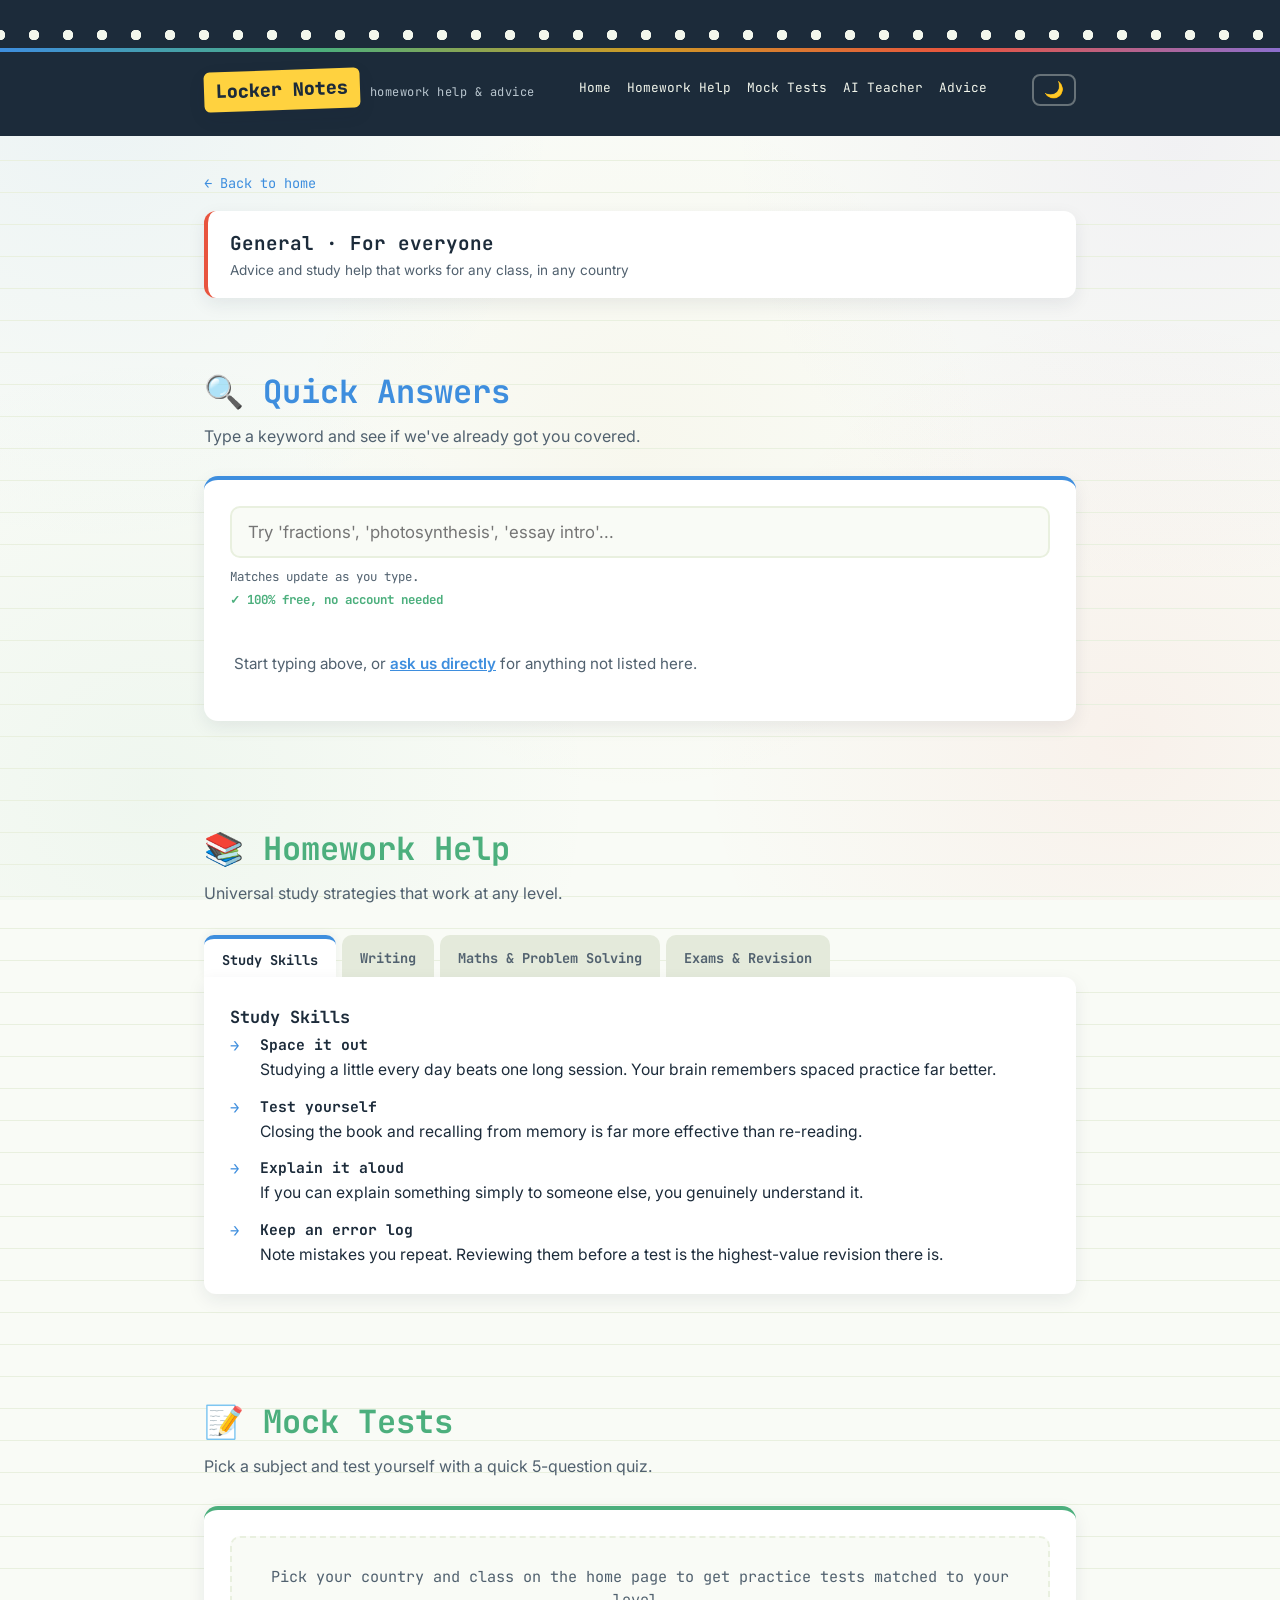
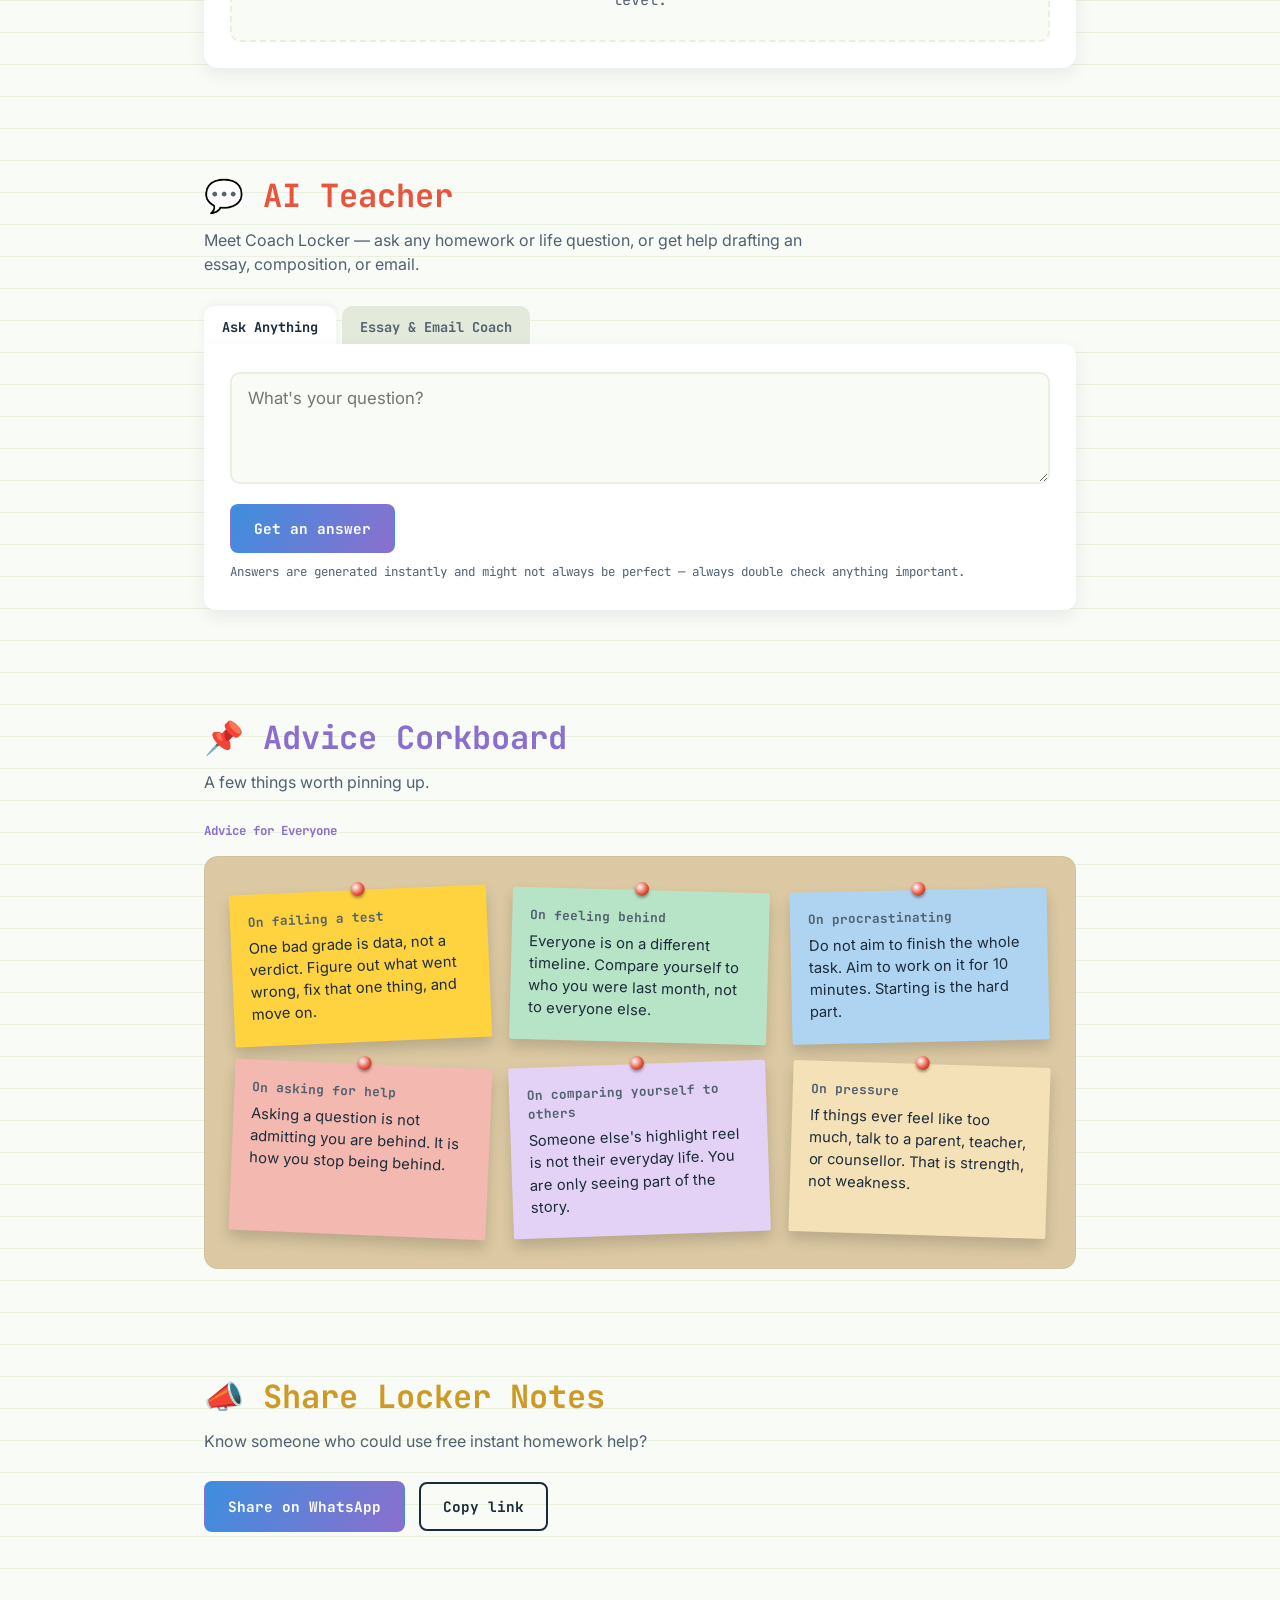
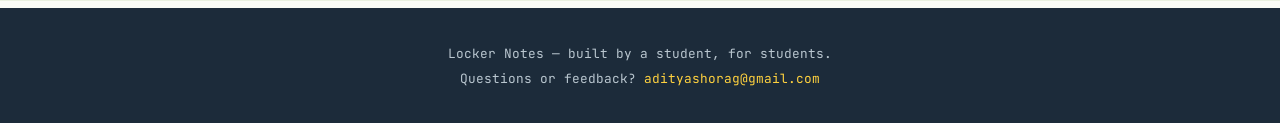
==== commit 3d12d6d3: "Update class.html" ====
--- a/class.html
+++ b/class.html
@@ -662,9 +662,9 @@
 <p>Questions or feedback? <a href="mailto:adityashorag@gmail.com">adityashorag@gmail.com</a></p>
 </footer>
 <script>
-const COUNTRIES = {"general": {"name": "General", "sub": "For everyone", "flag": "🌐", "levelLabel": "", "levels": [], "streams": null}, "india": {"name": "India", "sub": "CBSE, State Boards & ICSE", "flag": "🇮🇳", "levelLabel": "Class", "levels": [1, 2, 3, 4, 5, 6, 7, 8, 9, 10, 11, 12], "streams": [11, 12]}, "usa": {"name": "United States", "sub": "K-12 grades", "flag": "🇺🇸", "levelLabel": "Grade", "levels": [1, 2, 3, 4, 5, 6, 7, 8, 9, 10, 11, 12], "streams": null}, "uk": {"name": "United Kingdom", "sub": "Years 1-13", "flag": "🇬🇧", "levelLabel": "Year", "levels": [1, 2, 3, 4, 5, 6, 7, 8, 9, 10, 11, 12, 13], "streams": null}, "icse": {"name": "India (ICSE)", "sub": "ICSE (1-10) · ISC (11-12)", "flag": "🇮🇳", "levelLabel": "Class", "levels": [1, 2, 3, 4, 5, 6, 7, 8, 9, 10, 11, 12], "streams": [11, 12]}, "canada": {"name": "Canada", "sub": "Grades 1-12", "flag": "🇨🇦", "levelLabel": "Grade", "levels": [1, 2, 3, 4, 5, 6, 7, 8, 9, 10, 11, 12], "streams": null}};
-const CONTENT = {"india": {"hw": {"1": [{"key": "math", "label": "Maths", "tips": [{"h": "Count out loud", "b": "Use your fingers, beads, or anything around you. Counting physical things makes numbers real."}, {"h": "Practise writing numbers", "b": "Write each number slowly and neatly. Speed comes later."}, {"h": "Play number games", "b": "Spotting numbers on signs and buses is practice too."}]}, {"key": "evs", "label": "EVS", "tips": [{"h": "Look around you", "b": "EVS is about the world you already see. Point things out at home and outdoors."}, {"h": "Ask why", "b": "Why do plants need water? Asking questions is how EVS makes sense."}, {"h": "Draw what you learn", "b": "Drawing a plant or an animal helps you remember it."}]}, {"key": "eng", "label": "English", "tips": [{"h": "Read aloud daily", "b": "Even one short page a day builds reading fast."}, {"h": "Sound out new words", "b": "Break the word into parts and say each part slowly."}, {"h": "Learn new words", "b": "Pick one new word a day and try using it."}]}, {"key": "gk", "label": "General Knowledge", "tips": [{"h": "Ask about the world", "b": "Where is this from? Who made it? Curiosity is GK practice."}, {"h": "Look at pictures", "b": "Picture books and maps teach a lot without much reading."}, {"h": "Share what you learn", "b": "Telling someone a fact helps you remember it."}]}], "2": [{"key": "math", "label": "Maths", "tips": [{"h": "Master addition and subtraction", "b": "Practise a few sums every day rather than many at once."}, {"h": "Use real objects", "b": "Counting coins or snacks makes maths easier to picture."}, {"h": "Check your answer", "b": "Count again from the start. Rechecking catches most mistakes."}]}, {"key": "evs", "label": "EVS", "tips": [{"h": "Connect to your home", "b": "Plants, animals, and family are all EVS topics you already know."}, {"h": "Observe carefully", "b": "Notice details on your way to school. That is what EVS asks about."}, {"h": "Make simple charts", "b": "Drawing a chart of seasons or animals helps it stick."}]}, {"key": "eng", "label": "English", "tips": [{"h": "Read a little daily", "b": "A short story a day beats a long one once a week."}, {"h": "Practise neat writing", "b": "Slow, careful letters look better than fast, messy ones."}, {"h": "Build a word list", "b": "Write down new words in a small notebook."}]}, {"key": "gk", "label": "General Knowledge", "tips": [{"h": "Learn about India", "b": "States, festivals, and famous places are good starting points."}, {"h": "Watch and listen", "b": "Kid-friendly documentaries teach a lot painlessly."}, {"h": "Quiz yourself", "b": "Ask a family member to test you on what you learned."}]}], "3": [{"key": "math", "label": "Maths", "tips": [{"h": "Learn tables properly", "b": "Tables up to 10 make everything in later years easier. Practise a little daily."}, {"h": "Show your working", "b": "Write each step. It helps you find mistakes and earns marks."}, {"h": "Understand word problems", "b": "Read twice, underline the numbers, then decide what to do."}]}, {"key": "evs", "label": "EVS", "tips": [{"h": "Link to real life", "b": "Almost every EVS chapter connects to something you have seen."}, {"h": "Draw diagrams", "b": "A labelled drawing of a plant or the body sticks better than a paragraph."}, {"h": "Explain it out loud", "b": "Tell someone what you learned. Gaps show up immediately."}]}, {"key": "eng", "label": "English", "tips": [{"h": "Read for meaning", "b": "After reading, close the book and say what happened in your own words."}, {"h": "Learn spelling in groups", "b": "Words with similar patterns are easier learned together."}, {"h": "Write short paragraphs", "b": "Three or four sentences on one idea is good practice."}]}, {"key": "gk", "label": "General Knowledge", "tips": [{"h": "Read a kids' newspaper", "b": "A few minutes of news a week builds general awareness."}, {"h": "Keep a facts notebook", "b": "Write down interesting things you learn anywhere."}, {"h": "Learn the map", "b": "Start with India's states, then move outward."}]}], "4": [{"key": "math", "label": "Maths", "tips": [{"h": "Get comfortable with fractions", "b": "Think of them as parts of a pizza or a chocolate bar."}, {"h": "Practise long multiplication", "b": "Line up your digits carefully. Most errors are alignment errors."}, {"h": "Estimate first", "b": "Guess roughly what the answer should be, then check if your answer is close."}]}, {"key": "sci", "label": "Science", "tips": [{"h": "Understand, do not memorise", "b": "Ask how something works before trying to remember it."}, {"h": "Do simple experiments", "b": "Safe home experiments make concepts much clearer."}, {"h": "Use diagrams", "b": "Draw processes like the water cycle instead of writing them out."}]}, {"key": "eng", "label": "English", "tips": [{"h": "Expand your vocabulary", "b": "Look up words you do not know instead of skipping them."}, {"h": "Plan before writing", "b": "Two or three bullet points before an essay saves a lot of time."}, {"h": "Read your work aloud", "b": "Mistakes are much easier to hear than to see."}]}, {"key": "sst", "label": "Social Studies", "tips": [{"h": "Use maps actively", "b": "Find every place mentioned in your chapter on a map."}, {"h": "Build timelines", "b": "Seeing events in order makes history make sense."}, {"h": "Ask why things happened", "b": "Causes matter more than dates at this stage."}]}], "5": [{"key": "math", "label": "Maths", "tips": [{"h": "Master decimals and fractions", "b": "These come back constantly in later classes. Get them solid now."}, {"h": "Practise mental maths", "b": "Quick mental sums save time in every future exam."}, {"h": "Keep an error list", "b": "Note mistakes you repeat and review them before tests."}]}, {"key": "sci", "label": "Science", "tips": [{"h": "Explain concepts aloud", "b": "If you can explain it simply, you actually understand it."}, {"h": "Draw and label", "b": "Diagrams for cycles and systems stick better than paragraphs."}, {"h": "Connect to real life", "b": "Link each concept to something you have actually seen happen."}]}, {"key": "eng", "label": "English", "tips": [{"h": "Read beyond textbooks", "b": "Storybooks improve your writing more than extra grammar drills."}, {"h": "Structure your writing", "b": "Beginning, middle, end. Even short pieces need shape."}, {"h": "Learn word families", "b": "Learning related words together builds vocabulary fast."}]}, {"key": "sst", "label": "Social Studies", "tips": [{"h": "Turn history into stories", "b": "People remember narratives far better than fact lists."}, {"h": "Practise map work", "b": "Marking locations yourself beats just looking at them."}, {"h": "Compare, do not just list", "b": "Noticing similarities and differences shows real understanding."}]}], "6": [{"key": "math", "label": "Maths", "tips": [{"h": "Show every step", "b": "Even if you know the answer, writing out steps catches mistakes and earns partial credit."}, {"h": "Check with estimation", "b": "Round the numbers first. If your exact answer is far off your estimate, recheck."}, {"h": "Redo from scratch", "b": "If you got something wrong, solve the whole thing fresh instead of just finding the error."}, {"h": "Keep an error log", "b": "Note mistakes you repeat. Reviewing it before a test catches them early."}]}, {"key": "sci", "label": "Science", "tips": [{"h": "Explain it out loud", "b": "If you can explain a concept simply to a friend, you actually understand it."}, {"h": "Draw the process", "b": "Diagrams for cycles and systems stick better than paragraphs."}, {"h": "Connect to real life", "b": "Link the concept to something you have actually seen happen."}, {"h": "Flashcards for terms", "b": "Science is full of specific vocabulary. Quick reviews make definitions stick."}]}, {"key": "eng", "label": "English", "tips": [{"h": "Outline before you write", "b": "Three bullet points for your main ideas saves you from a blank page."}, {"h": "Read it out loud", "b": "Awkward sentences almost always sound wrong when spoken."}, {"h": "Cut ruthlessly", "b": "If a sentence adds nothing new, delete it."}, {"h": "Vary sentence length", "b": "Mixing short and long sentences keeps writing from feeling flat."}]}, {"key": "sst", "label": "Social Studies", "tips": [{"h": "Build a timeline", "b": "Seeing events in order makes cause and effect click."}, {"h": "Ask why, not just what", "b": "Teachers care more about why something happened than the exact date."}, {"h": "Turn it into a story", "b": "People remember stories better than fact lists."}, {"h": "Compare, do not just list", "b": "Comparing causes and effects across events shows deeper understanding."}]}], "7": [{"key": "math", "label": "Maths", "tips": [{"h": "Show every step", "b": "Even if you know the answer, writing out steps catches mistakes and earns partial credit."}, {"h": "Check with estimation", "b": "Round the numbers first. If your exact answer is far off your estimate, recheck."}, {"h": "Redo from scratch", "b": "If you got something wrong, solve the whole thing fresh instead of just finding the error."}, {"h": "Keep an error log", "b": "Note mistakes you repeat. Reviewing it before a test catches them early."}]}, {"key": "sci", "label": "Science", "tips": [{"h": "Explain it out loud", "b": "If you can explain a concept simply to a friend, you actually understand it."}, {"h": "Draw the process", "b": "Diagrams for cycles and systems stick better than paragraphs."}, {"h": "Connect to real life", "b": "Link the concept to something you have actually seen happen."}, {"h": "Flashcards for terms", "b": "Science is full of specific vocabulary. Quick reviews make definitions stick."}]}, {"key": "eng", "label": "English", "tips": [{"h": "Outline before you write", "b": "Three bullet points for your main ideas saves you from a blank page."}, {"h": "Read it out loud", "b": "Awkward sentences almost always sound wrong when spoken."}, {"h": "Cut ruthlessly", "b": "If a sentence adds nothing new, delete it."}, {"h": "Vary sentence length", "b": "Mixing short and long sentences keeps writing from feeling flat."}]}, {"key": "sst", "label": "Social Studies", "tips": [{"h": "Build a timeline", "b": "Seeing events in order makes cause and effect click."}, {"h": "Ask why, not just what", "b": "Teachers care more about why something happened than the exact date."}, {"h": "Turn it into a story", "b": "People remember stories better than fact lists."}, {"h": "Compare, do not just list", "b": "Comparing causes and effects across events shows deeper understanding."}]}], "8": [{"key": "math", "label": "Maths", "tips": [{"h": "Show every step", "b": "Writing out steps catches mistakes and earns partial credit."}, {"h": "Master algebra basics", "b": "Linear equations underpin most of Class 9 and 10 maths. Get comfortable now."}, {"h": "Check with estimation", "b": "Round first, then see whether your exact answer is in the right range."}, {"h": "Keep an error log", "b": "Reviewing repeated mistakes before a test is the highest-value revision there is."}]}, {"key": "sci", "label": "Science", "tips": [{"h": "Understand, do not memorise", "b": "Class 8 Science starts rewarding understanding over recall."}, {"h": "Draw the process", "b": "Diagrams for cell structure, forces, and reactions stick far better than text."}, {"h": "Learn the vocabulary", "b": "Specific terms matter more from Class 8 onward. Flashcards work well."}, {"h": "Connect to real life", "b": "Friction, sound, and light are all things you experience daily."}]}, {"key": "eng", "label": "English", "tips": [{"h": "Outline before writing", "b": "A short plan makes essays far easier to write and better to read."}, {"h": "Master active and passive voice", "b": "It comes up repeatedly in exams. Practise converting both ways."}, {"h": "Read it out loud", "b": "Awkward sentences sound wrong even when they look fine."}, {"h": "Build vocabulary deliberately", "b": "Note new words with an example sentence, not just the meaning."}]}, {"key": "sst", "label": "Social Studies", "tips": [{"h": "Build timelines", "b": "Modern Indian history especially needs clear sequencing."}, {"h": "Ask why, not just what", "b": "Causes and consequences earn far more marks than dates."}, {"h": "Use maps actively", "b": "Find every place your chapter mentions."}, {"h": "Compare across chapters", "b": "Linking events shows the understanding examiners look for."}]}], "9": [{"key": "math", "label": "Maths", "tips": [{"h": "Do not skip NCERT", "b": "Every NCERT exercise is worth solving fully. Class 10 assumes you did."}, {"h": "Master the basics early", "b": "Polynomials, coordinate geometry, and number systems recur constantly later."}, {"h": "Practise proofs properly", "b": "Geometry proofs need step-by-step logic, not memorised lines."}, {"h": "Revise within the week", "b": "Class 9 moves fast. Revise each chapter soon after finishing it."}]}, {"key": "sci", "label": "Science", "tips": [{"h": "Physics needs concepts", "b": "Memorising formulas without understanding them stops working in Class 9."}, {"h": "Practise numericals daily", "b": "Physics and Chemistry numericals need regular practice, not last-minute cramming."}, {"h": "Draw and label biology diagrams", "b": "Neat, labelled diagrams earn marks that text alone will not."}, {"h": "Understand units", "b": "Getting SI units right is an easy source of marks people routinely lose."}]}, {"key": "eng", "label": "English", "tips": [{"h": "Practise full-length answers", "b": "Writing complete answers by hand is a skill that needs training."}, {"h": "Learn literary devices", "b": "Metaphor, personification, and imagery show up in every literature paper."}, {"h": "Master tenses", "b": "Grammar marks are among the easiest to secure if you drill them."}, {"h": "Read beyond the syllabus", "b": "Wider reading noticeably improves your writing quality."}]}, {"key": "sst", "label": "Social Studies", "tips": [{"h": "Understand, then memorise", "b": "History and Civics both reward explanation over recall."}, {"h": "Practise map work", "b": "Map questions are guaranteed marks if you prepare them."}, {"h": "Link Economics to real life", "b": "Concepts make far more sense when tied to things you have seen."}, {"h": "Write structured answers", "b": "Point, explanation, example. Use that shape consistently."}]}], "10": [{"key": "math", "label": "Maths", "tips": [{"h": "Solve past board papers", "b": "Timed practice with previous years is the highest-value prep available."}, {"h": "Master trigonometry early", "b": "It is formula-heavy and needs repetition to become automatic."}, {"h": "Present your work neatly", "b": "Clear steps earn partial marks even when the final answer is wrong."}, {"h": "Finish syllabus early", "b": "Leave the last months for revision, not first-time learning."}]}, {"key": "sci", "label": "Science", "tips": [{"h": "Practise numericals under time", "b": "Speed matters in boards. Train with a clock."}, {"h": "Learn chemical equations properly", "b": "Balancing correctly is a frequent and avoidable source of lost marks."}, {"h": "Draw board-standard diagrams", "b": "Neat, labelled diagrams are guaranteed marks in Biology."}, {"h": "Revise NCERT thoroughly", "b": "Board questions stay close to NCERT. Know it inside out."}]}, {"key": "eng", "label": "English", "tips": [{"h": "Practise writing formats", "b": "Letters, notices, and articles have fixed formats. Learn them exactly."}, {"h": "Time your answer writing", "b": "Running out of time is a common and preventable problem."}, {"h": "Know the texts deeply", "b": "Character, theme, and context questions need real familiarity."}, {"h": "Secure the grammar marks", "b": "Grammar is the most reliably scoreable section. Do not neglect it."}]}, {"key": "sst", "label": "Social Studies", "tips": [{"h": "Master map work", "b": "Map marks are free if you practise them."}, {"h": "Structure every answer", "b": "Point, explain, example. Consistency earns marks."}, {"h": "Focus on causes and effects", "b": "Boards ask why far more than when."}, {"h": "Solve past papers", "b": "Patterns repeat. Previous years reveal exactly what matters."}]}]}, "hwStream": {"11": {"science": [{"key": "phy", "label": "Physics", "tips": [{"h": "Concepts before formulas", "b": "Class 11 Physics punishes memorisation. Understand the derivation."}, {"h": "Master the basics of mechanics", "b": "Kinematics and laws of motion underpin almost everything after."}, {"h": "Practise numericals daily", "b": "Physics is learned by solving, not by reading."}, {"h": "Get units and dimensions right", "b": "Dimensional analysis catches errors before they cost you."}]}, {"key": "chem", "label": "Chemistry", "tips": [{"h": "Do not skip physical chemistry", "b": "Mole concept and stoichiometry appear everywhere. Get them solid."}, {"h": "Organic needs mechanisms", "b": "Learn why reactions happen, not just what forms."}, {"h": "Inorganic needs revision cycles", "b": "It is memory-heavy. Space out your revision."}, {"h": "NCERT first, always", "b": "Reference books come after NCERT is genuinely comfortable."}]}, {"key": "math", "label": "Maths / Biology", "tips": [{"h": "Practise consistently", "b": "Both Maths and Biology reward daily work over weekend marathons."}, {"h": "For Maths: solve, do not read", "b": "Watching solutions is not the same as producing them."}, {"h": "For Biology: diagrams matter", "b": "Labelled diagrams carry serious marks."}, {"h": "Clear doubts the same week", "b": "Class 11 builds on itself fast. Gaps compound quickly."}]}, {"key": "eng", "label": "English", "tips": [{"h": "Do not neglect it", "b": "English marks lift your overall percentage with relatively little effort."}, {"h": "Practise the writing formats", "b": "Formats are fixed and therefore easy marks."}, {"h": "Read widely", "b": "It improves comprehension speed across every subject."}, {"h": "Time your practice", "b": "Board-style timing needs rehearsal."}]}], "commerce": [{"key": "acc", "label": "Accountancy", "tips": [{"h": "Practice beats reading", "b": "Accounts is a doing subject. Solve problems every single day."}, {"h": "Get the format right", "b": "Presentation and layout genuinely carry marks."}, {"h": "Understand the logic", "b": "Knowing why an entry is debited beats memorising that it is."}, {"h": "Do not let gaps build", "b": "Accounts is cumulative. A missed week costs you later."}]}, {"key": "bst", "label": "Business Studies", "tips": [{"h": "Use real examples", "b": "Linking theory to actual companies makes answers stronger."}, {"h": "Learn the keywords", "b": "Examiners look for specific terminology."}, {"h": "Structure your answers", "b": "Point, explanation, example works consistently."}, {"h": "Make one-page summaries", "b": "Chapter summaries make revision far faster."}]}, {"key": "eco", "label": "Economics", "tips": [{"h": "Link to the news", "b": "Economic concepts make far more sense tied to real events."}, {"h": "Master the graphs", "b": "Diagrams are heavily weighted. Practise drawing them cleanly."}, {"h": "Learn definitions precisely", "b": "Economics rewards exact wording."}, {"h": "Practise numericals", "b": "Statistics and micro numericals need regular practice."}]}, {"key": "eng", "label": "English", "tips": [{"h": "Do not neglect it", "b": "It reliably lifts your overall percentage."}, {"h": "Master writing formats", "b": "Fixed formats mean predictable marks."}, {"h": "Practise under time", "b": "Speed matters in the exam hall."}, {"h": "Read widely", "b": "Better comprehension helps every other subject too."}]}], "arts": [{"key": "hist", "label": "History", "tips": [{"h": "Understand causes", "b": "Why events happened matters far more than exact dates."}, {"h": "Build timelines", "b": "Sequencing makes cause and effect visible."}, {"h": "Use sources critically", "b": "Source-based questions reward genuine analysis."}, {"h": "Write structured answers", "b": "Argument, evidence, conclusion. Every time."}]}, {"key": "pol", "label": "Political Science", "tips": [{"h": "Learn the Constitution well", "b": "It underpins most of the syllabus."}, {"h": "Connect to current affairs", "b": "Real examples strengthen answers considerably."}, {"h": "Master key terms", "b": "Precise terminology earns marks."}, {"h": "Practise long answers", "b": "Extended writing is a trainable skill."}]}, {"key": "geo", "label": "Geography / Sociology", "tips": [{"h": "For Geography: maps are essential", "b": "Practise marking and interpreting them."}, {"h": "For Sociology: use real examples", "b": "Abstract theory lands better with concrete illustrations."}, {"h": "Learn diagrams and data", "b": "Both subjects reward visual and statistical literacy."}, {"h": "Link chapters together", "b": "Connections across topics show real understanding."}]}, {"key": "eng", "label": "English", "tips": [{"h": "Read very widely", "b": "In Arts, wide reading directly improves your answers."}, {"h": "Practise argument writing", "b": "Clear reasoning is the core skill of this stream."}, {"h": "Master the formats", "b": "Fixed formats are predictable marks."}, {"h": "Time your writing", "b": "Long answers need pace management."}]}]}, "12": {"science": [{"key": "phy", "label": "Physics", "tips": [{"h": "Solve past board papers", "b": "Timed past-paper practice is the highest-value revision available."}, {"h": "Master electrostatics and optics", "b": "They carry significant weight in boards."}, {"h": "Write derivations cleanly", "b": "Step-by-step derivations earn full marks; skipped steps lose them."}, {"h": "Practise numericals under time", "b": "Speed and accuracy both need rehearsal."}]}, {"key": "chem", "label": "Chemistry", "tips": [{"h": "Revise NCERT line by line", "b": "Board questions stay close to NCERT text."}, {"h": "Organic needs mechanism practice", "b": "Understand the pathway, do not memorise products."}, {"h": "Keep an equations sheet", "b": "Balanced equations are frequent easy marks."}, {"h": "Space out inorganic revision", "b": "It fades fast without repeated review."}]}, {"key": "math", "label": "Maths / Biology", "tips": [{"h": "For Maths: past papers, timed", "b": "Nothing prepares you better than full timed papers."}, {"h": "For Biology: diagrams are marks", "b": "Neat, labelled diagrams are reliably scoreable."}, {"h": "Finish syllabus early", "b": "Save the final months for pure revision."}, {"h": "Review your mistakes", "b": "An error log is worth more than another new chapter."}]}, {"key": "eng", "label": "English", "tips": [{"h": "Master the writing section", "b": "Formats are fixed, so these are predictable marks."}, {"h": "Know the texts deeply", "b": "Theme and character questions need real familiarity."}, {"h": "Time every practice attempt", "b": "Running out of time is common and preventable."}, {"h": "Do not leave it till last", "b": "English marks meaningfully affect your percentage."}]}], "commerce": [{"key": "acc", "label": "Accountancy", "tips": [{"h": "Solve full papers under time", "b": "Speed and accuracy both need training."}, {"h": "Presentation carries marks", "b": "Neat, correctly formatted answers score better."}, {"h": "Master company accounts", "b": "They carry heavy weight in the board paper."}, {"h": "Practise daily without gaps", "b": "Accounts skills decay fast without regular use."}]}, {"key": "bst", "label": "Business Studies", "tips": [{"h": "Learn the keywords exactly", "b": "Examiners scan for specific terminology."}, {"h": "Use real company examples", "b": "They noticeably strengthen answers."}, {"h": "Practise case studies", "b": "Application questions are increasingly common."}, {"h": "Make chapter summaries", "b": "They make final revision dramatically faster."}]}, {"key": "eco", "label": "Economics", "tips": [{"h": "Master the graphs", "b": "Diagram-based questions are reliably scoreable."}, {"h": "Practise numericals regularly", "b": "Macro and statistics numericals need repetition."}, {"h": "Link theory to current events", "b": "It improves both understanding and answer quality."}, {"h": "Learn definitions precisely", "b": "Exact wording earns marks here."}]}, {"key": "eng", "label": "English", "tips": [{"h": "Secure the writing section", "b": "Fixed formats mean predictable marks."}, {"h": "Know your texts well", "b": "Depth beats skimming for literature questions."}, {"h": "Practise under timed conditions", "b": "Pace management matters."}, {"h": "Do not neglect it", "b": "It lifts your overall percentage reliably."}]}], "arts": [{"key": "hist", "label": "History", "tips": [{"h": "Focus on causes and consequences", "b": "Boards ask why far more than when."}, {"h": "Practise source-based questions", "b": "They carry real weight and reward careful reading."}, {"h": "Build clear timelines", "b": "Sequencing supports every answer you write."}, {"h": "Write full-length answers by hand", "b": "Stamina and structure both need practice."}]}, {"key": "pol", "label": "Political Science", "tips": [{"h": "Know the Constitution thoroughly", "b": "It anchors most of the paper."}, {"h": "Use current affairs examples", "b": "They lift answers above textbook recall."}, {"h": "Practise long-form answers", "b": "Extended writing is the core skill assessed."}, {"h": "Learn key terminology precisely", "b": "Exact terms earn marks."}]}, {"key": "geo", "label": "Geography / Sociology", "tips": [{"h": "For Geography: master map work", "b": "Map marks are guaranteed if prepared."}, {"h": "For Sociology: use concrete examples", "b": "They make abstract theory land."}, {"h": "Practise data interpretation", "b": "Both subjects include data-based questions."}, {"h": "Connect across chapters", "b": "Linking topics shows genuine understanding."}]}, {"key": "eng", "label": "English", "tips": [{"h": "Read very widely", "b": "It directly improves Arts answers across subjects."}, {"h": "Master argument structure", "b": "Clear reasoning is what is being assessed."}, {"h": "Practise all writing formats", "b": "Predictable formats are predictable marks."}, {"h": "Time your long answers", "b": "Pace is a real exam skill."}]}]}}, "advice": {"1": {"label": "Advice for Class 1", "notes": [{"t": "On your first year", "x": "School is new for everyone in your class. Feeling shy at first is completely normal."}, {"t": "On making mistakes", "x": "Getting something wrong just means you are learning. Nobody gets everything right the first time."}, {"t": "On asking for help", "x": "If you do not understand, raise your hand. Teachers love it when you ask."}, {"t": "On making friends", "x": "Say hello to someone sitting near you. That is usually how friendships start."}, {"t": "On homework", "x": "Do a little bit every day instead of all of it at once. It feels much easier that way."}]}, "2": {"label": "Advice for Class 2", "notes": [{"t": "On reading", "x": "Reading gets easier the more you do it. Even ten minutes a day makes a big difference."}, {"t": "On messy handwriting", "x": "Go slower rather than faster. Neat writing comes from taking your time, not from trying harder."}, {"t": "On forgetting things", "x": "Keep a small notebook for homework. Writing it down beats trying to remember everything."}, {"t": "On sharing", "x": "Taking turns makes games more fun for everyone, including you."}, {"t": "On feeling left out", "x": "Tell a teacher or a parent. They can help more than you think."}]}, "3": {"label": "Advice for Class 3", "notes": [{"t": "On harder subjects", "x": "Work gets a bit tougher each year. That is normal, and you grow along with it."}, {"t": "On memorizing", "x": "Say things out loud instead of just reading them. It sticks much better."}, {"t": "On tests", "x": "One test does not decide anything. Study a little each day and you will be fine."}, {"t": "On friend fights", "x": "Most arguments feel smaller by the next day. Give it some time before deciding anything."}, {"t": "On being distracted", "x": "Put away toys and screens before starting homework. It gets done twice as fast."}]}, "4": {"label": "Advice for Class 4", "notes": [{"t": "On independence", "x": "Try a problem yourself first, then ask for help. You will surprise yourself."}, {"t": "On subjects you dislike", "x": "You do not have to love every subject. Just give it a fair try before deciding."}, {"t": "On comparing marks", "x": "Someone else's marks tell you nothing about your own progress. Compare yourself to last month."}, {"t": "On group projects", "x": "Do your share properly. People remember who they can rely on."}, {"t": "On feeling overwhelmed", "x": "Break big homework into small pieces. One piece at a time always works."}]}, "5": {"label": "Advice for Class 5", "notes": [{"t": "On the year ahead", "x": "Class 6 brings more subjects and more teachers. Building good habits now makes that much easier."}, {"t": "On organisation", "x": "Keep one place for all your school things. Lost homework is usually just misplaced homework."}, {"t": "On confidence", "x": "Answering wrong in class is not embarrassing. Staying silent and staying confused is worse."}, {"t": "On screen time", "x": "Finish your work first, then enjoy your screen time guilt-free. It is more fun that way."}, {"t": "On friendships changing", "x": "Friend groups shift as people grow. That is normal and does not mean anything is wrong with you."}]}, "6": {"label": "Advice for Class 6", "notes": [{"t": "On the big jump", "x": "More subjects, more teachers, more homework. It feels like a lot at first and then it stops feeling like a lot."}, {"t": "On failing a test", "x": "One bad grade is data, not a verdict. Figure out what went wrong, fix that one thing, and move on."}, {"t": "On keeping up", "x": "Write down homework the moment it is given. Half of falling behind is just forgetting."}, {"t": "On new classmates", "x": "You do not need a big friend group. One or two good friends is plenty."}, {"t": "On asking for help", "x": "Asking a question is not admitting you are behind. It is how you stop being behind."}, {"t": "On procrastinating", "x": "Do not aim to finish the assignment. Aim to work on it for 10 minutes. Starting is the hard part."}]}, "7": {"label": "Advice for Class 7", "notes": [{"t": "On feeling behind", "x": "Everyone is on a different timeline. Compare yourself to who you were last month, not to everyone else."}, {"t": "On friend drama", "x": "Give it a day before reacting. Most things feel smaller after you have slept on them."}, {"t": "On difficult subjects", "x": "The subject you find hardest usually just needs more practice, not more talent."}, {"t": "On study habits", "x": "Short daily revision beats long panicked sessions before a test. Every single time."}, {"t": "On social media", "x": "Someone else's highlight reel is not their everyday life. You are only seeing part of the story."}, {"t": "On self-doubt", "x": "Being unsure about yourself at this age is extremely common, even among people who look confident."}]}, "8": {"label": "Advice for Class 8", "notes": [{"t": "On failing a test", "x": "One bad grade is data, not a verdict. Figure out what went wrong, fix that one thing, and move on."}, {"t": "On feeling behind", "x": "Everyone is on a different timeline. Compare yourself to who you were last month, not to everyone else."}, {"t": "On friend drama", "x": "Give it a day before reacting. Most things feel smaller after you have slept on them."}, {"t": "On procrastinating", "x": "Do not aim to finish the assignment. Aim to work on it for 10 minutes. Starting is the hard part."}, {"t": "On asking for help", "x": "Asking a question is not admitting you are behind. It is how you stop being behind."}, {"t": "On the years ahead", "x": "Class 9 and 10 matter more, so habits you build now are worth the effort."}]}, "9": {"label": "Advice for Class 9", "notes": [{"t": "On the step up", "x": "Class 9 is noticeably harder than Class 8. Nearly everyone finds the first few months tough."}, {"t": "On building for Class 10", "x": "Class 9 concepts show up again in Class 10. Understanding them now saves you twice the work later."}, {"t": "On pressure starting", "x": "People will start talking about boards. Do not let that panic you a full year early."}, {"t": "On revision", "x": "Revise each chapter within a week of finishing it. Cramming a year later is much harder."}, {"t": "On tuition and coaching", "x": "Extra classes help only if you are still doing the work yourself. They are not a shortcut."}, {"t": "On burnout", "x": "Rest is part of studying, not the opposite of it. Protect your sleep."}]}, "10": {"label": "Advice for Class 10", "notes": [{"t": "On board exams", "x": "Your board score matters, but it does not define your worth or decide your whole future."}, {"t": "On the syllabus", "x": "Finish the syllabus early so the last months are pure revision, not panic learning."}, {"t": "On sample papers", "x": "Solving past papers under timed conditions is worth more than re-reading notes."}, {"t": "On comparing with toppers", "x": "Someone else's rank does not change your progress. Run your own race."}, {"t": "On choosing a stream", "x": "Pick based on what you actually enjoy and are good at, not on what sounds impressive."}, {"t": "On stress", "x": "If it ever feels like too much, talk to a parent, teacher, or counsellor. That is strength, not weakness."}]}}, "adviceStream": {"11": {"science": {"label": "Advice for Class 11 · Science", "notes": [{"t": "On the Class 11 jump", "x": "Class 11 Science is a genuinely big step up from Class 10. Struggling at first is normal, not a bad sign."}, {"t": "On concepts over memorising", "x": "Physics and Chemistry punish memorisation. Understand why something works and the problems get easier."}, {"t": "On NCERT", "x": "Get thoroughly comfortable with NCERT before touching reference books. It is the foundation for everything."}, {"t": "On competitive exams", "x": "If you are preparing for JEE or NEET alongside boards, plan your week honestly. Both need real time."}, {"t": "On falling behind", "x": "Class 11 syllabus builds on itself fast. Clear doubts the same week, not the same month."}, {"t": "On doubting your choice", "x": "Wondering whether you picked the right stream is extremely common. Give it a real term before judging."}]}, "commerce": {"label": "Advice for Class 11 · Commerce", "notes": [{"t": "On Accountancy", "x": "Accounts is practice-based. Solving problems daily beats reading theory repeatedly."}, {"t": "On Economics", "x": "Link concepts to real news you hear about. It makes the theory stick far better."}, {"t": "On the stream's reputation", "x": "Commerce is not an easier stream, just a different one. Treat it seriously and it rewards you."}, {"t": "On career options", "x": "Commerce opens far more paths than just CA. Explore widely before narrowing down."}, {"t": "On staying consistent", "x": "Accounts especially punishes gaps. Even 30 minutes daily beats weekend marathons."}, {"t": "On asking questions", "x": "Business Studies and Economics reward curiosity. Ask why things work the way they do."}]}, "arts": {"label": "Advice for Class 11 · Arts / Humanities", "notes": [{"t": "On the stream's reputation", "x": "Arts is not a fallback. It is a real stream with real careers, and it rewards genuine thinking."}, {"t": "On writing answers", "x": "Structure matters as much as content. A clear argument scores better than scattered facts."}, {"t": "On reading widely", "x": "Reading beyond the textbook genuinely improves your answers in History, Political Science, and Sociology."}, {"t": "On memorising dates", "x": "Understand causes and consequences. Examiners care more about why than exactly when."}, {"t": "On career options", "x": "Law, civil services, journalism, psychology, design, and more all open from here."}, {"t": "On defending your choice", "x": "You may face doubters. Knowing why you chose this is the best answer to any of them."}]}}, "12": {"science": {"label": "Advice for Class 12 · Science", "notes": [{"t": "On board exams", "x": "Your board score matters, but it is one number in a long life. Keep perspective."}, {"t": "On balancing boards and entrances", "x": "Do not sacrifice one entirely for the other. Plan realistically for both."}, {"t": "On revision", "x": "Aim to finish the syllabus early so the final months are revision, not first-time learning."}, {"t": "On previous year papers", "x": "Timed practice with past papers is the single highest-value thing you can do now."}, {"t": "On the pressure", "x": "This year is genuinely stressful for almost everyone. You are not weak for finding it hard."}, {"t": "On the future", "x": "There are many routes to a good career. One exam result does not close doors permanently."}]}, "commerce": {"label": "Advice for Class 12 · Commerce", "notes": [{"t": "On board exams", "x": "Your board score matters, but it does not define your worth or your whole future."}, {"t": "On Accountancy practice", "x": "Solve full papers under time pressure. Speed and accuracy both need training."}, {"t": "On presentation", "x": "Neat, well-formatted accounts answers genuinely earn more marks. Do not rush the layout."}, {"t": "On entrance exams", "x": "If you are targeting CUET, CA Foundation, or similar, start integrating that prep early."}, {"t": "On the pressure", "x": "Almost everyone finds this year hard. Talk to someone if it starts feeling like too much."}, {"t": "On what comes next", "x": "Commerce leads to many paths. Take time to explore rather than defaulting to the obvious one."}]}, "arts": {"label": "Advice for Class 12 · Arts / Humanities", "notes": [{"t": "On board exams", "x": "Your board score matters, but it is one measure of one year, not of you."}, {"t": "On answer writing", "x": "Practise writing full-length answers by hand under time limits. It is a skill in itself."}, {"t": "On structure", "x": "Introduction, argument, evidence, conclusion. Examiners reward clarity every time."}, {"t": "On entrance exams", "x": "If CUET or law entrances are your plan, build that into your schedule now, not in March."}, {"t": "On the pressure", "x": "This year is hard for nearly everyone. Reach out to a parent or teacher if it gets heavy."}, {"t": "On your path", "x": "Law, civil services, journalism, psychology, academia and more start from here. Keep exploring."}]}}}}, "usa": {"hw": {"1": [{"key": "math", "label": "Math", "tips": [{"h": "Count with real objects", "b": "Use fingers, blocks, or snacks so numbers feel concrete, not abstract."}, {"h": "Practice a little every day", "b": "Ten minutes daily beats a longer session once a week at this age."}, {"h": "Talk through problems out loud", "b": "Saying the steps helps the ideas stick."}]}, {"key": "sci", "label": "Science", "tips": [{"h": "Ask questions about the world", "b": "Why is the sky blue? Curiosity is exactly what first-grade science rewards."}, {"h": "Do simple hands-on activities", "b": "Touching, sorting, and observing teaches more than a worksheet."}, {"h": "Draw what you observe", "b": "A simple picture of a plant or bug helps the idea stay with you."}]}, {"key": "read", "label": "Reading", "tips": [{"h": "Read a little every day", "b": "Even one short book a day builds real reading skill fast."}, {"h": "Sound out tricky words", "b": "Break unfamiliar words into small chunks and say each part."}, {"h": "Talk about the story", "b": "Saying what happened in your own words checks real understanding."}]}, {"key": "write", "label": "Writing", "tips": [{"h": "Write a few sentences daily", "b": "Short, regular writing beats occasional long assignments."}, {"h": "Sound out spelling", "b": "Write the sounds you hear — perfect spelling comes later."}, {"h": "Draw and then write", "b": "A picture first often makes the words come easier."}]}], "2": [{"key": "math", "label": "Math", "tips": [{"h": "Practice addition and subtraction facts", "b": "Quick recall now saves real time in every grade that follows."}, {"h": "Use real objects for word problems", "b": "Coins or toys make abstract problems concrete."}, {"h": "Check your work by counting again", "b": "A second count catches most simple mistakes."}]}, {"key": "sci", "label": "Science", "tips": [{"h": "Connect science to daily life", "b": "Weather, plants, and animals are all around you — notice them."}, {"h": "Ask 'what would happen if...'", "b": "Predicting before observing builds real scientific thinking."}, {"h": "Make simple charts", "b": "Drawing what you learn helps it stay in memory."}]}, {"key": "read", "label": "Reading", "tips": [{"h": "Read a bit longer each week", "b": "Slowly increasing what you read builds stamina naturally."}, {"h": "Notice new words", "b": "Keep a small list of words you don't know yet."}, {"h": "Re-read favorite books", "b": "Re-reading builds fluency, not just repetition."}]}, {"key": "write", "label": "Writing", "tips": [{"h": "Write about your own experiences", "b": "Writing about things you know makes it easier to get started."}, {"h": "Use capital letters and periods", "b": "These small habits matter more the more you write."}, {"h": "Read your writing back", "b": "Reading aloud helps you catch missing words."}]}], "3": [{"key": "math", "label": "Math", "tips": [{"h": "Master multiplication tables", "b": "They're the foundation for nearly everything in math from here on."}, {"h": "Show your work", "b": "Writing steps down helps you find your own mistakes."}, {"h": "Practice word problems", "b": "Read twice, then decide what operation you actually need."}]}, {"key": "sci", "label": "Science", "tips": [{"h": "Do simple experiments at home", "b": "Hands-on activities make abstract ideas real."}, {"h": "Keep a science notebook", "b": "Recording observations is real scientific practice."}, {"h": "Ask why, not just what", "b": "Understanding causes matters more than memorizing facts."}]}, {"key": "read", "label": "Reading", "tips": [{"h": "Read a variety of text types", "b": "Stories, articles, and instructions all build different skills."}, {"h": "Practice summarizing", "b": "Saying the main idea in one sentence shows real understanding."}, {"h": "Look up unfamiliar words", "b": "Guessing sometimes works, but checking builds real vocabulary."}]}, {"key": "write", "label": "Writing", "tips": [{"h": "Plan before you write", "b": "A few ideas jotted down first make writing much easier."}, {"h": "Write complete paragraphs", "b": "One clear idea, with a few supporting sentences."}, {"h": "Revise, don't just edit spelling", "b": "Check if your ideas make sense, not just your spelling."}]}], "4": [{"key": "math", "label": "Math", "tips": [{"h": "Get comfortable with fractions", "b": "Think of them as parts of a whole — pizza slices help."}, {"h": "Practice multi-digit multiplication", "b": "Line up your digits carefully — most errors come from misalignment."}, {"h": "Estimate before solving", "b": "A quick estimate helps you catch answers that are way off."}]}, {"key": "sci", "label": "Science", "tips": [{"h": "Understand before memorizing", "b": "Ask how something works before trying to recall it."}, {"h": "Use diagrams", "b": "Drawing a process, like the water cycle, helps it stick."}, {"h": "Connect to real life", "b": "Notice science happening around you every day."}]}, {"key": "read", "label": "Reading", "tips": [{"h": "Read above your comfort level sometimes", "b": "A slightly challenging book builds real growth."}, {"h": "Discuss what you read", "b": "Talking about a book deepens understanding more than just finishing it."}, {"h": "Track your reading", "b": "Noting what you've read helps you see your own progress."}]}, {"key": "write", "label": "Writing", "tips": [{"h": "Structure your paragraphs", "b": "Topic sentence, details, conclusion — every time."}, {"h": "Expand your vocabulary", "b": "Try a stronger word instead of 'good' or 'nice.'"}, {"h": "Read your writing aloud", "b": "Awkward sentences are much easier to hear than to see."}]}], "5": [{"key": "math", "label": "Math", "tips": [{"h": "Master decimals and fractions together", "b": "They connect constantly — get comfortable moving between them."}, {"h": "Practice mental math", "b": "Quick mental estimates save real time on every future test."}, {"h": "Keep a list of your mistakes", "b": "Reviewing repeated errors is high-value revision."}]}, {"key": "sci", "label": "Science", "tips": [{"h": "Explain concepts in your own words", "b": "If you can explain it simply, you understand it."}, {"h": "Take lab safety seriously", "b": "Good habits now matter more as experiments get more complex."}, {"h": "Connect topics across units", "b": "Science ideas build on each other more than they seem to."}]}, {"key": "read", "label": "Reading", "tips": [{"h": "Read across genres", "b": "Fiction, nonfiction, and poetry each build different skills."}, {"h": "Analyze, don't just summarize", "b": "Ask why the author made certain choices."}, {"h": "Build a stronger vocabulary", "b": "Middle school reading gets noticeably harder — prepare now."}]}, {"key": "write", "label": "Writing", "tips": [{"h": "Practice the five-paragraph essay", "b": "It's the format you'll rely on heavily in middle school."}, {"h": "Use evidence to support ideas", "b": "Back up opinions with specific details or examples."}, {"h": "Revise in a separate pass", "b": "Fix ideas and structure first, then check grammar and spelling."}]}], "6": [{"key": "math", "label": "Math", "tips": [{"h": "Adjust to changing classes", "b": "Set up a dedicated math folder to stay organized with new routines."}, {"h": "Show every step", "b": "Grading now weighs process, not just final answers."}, {"h": "Ask questions in class", "b": "Middle school teachers expect you to speak up when confused."}, {"h": "Keep an error log", "b": "Track mistakes you repeat and review them before tests."}]}, {"key": "sci", "label": "Science", "tips": [{"h": "Get comfortable with lab work", "b": "Science becomes more hands-on and lab-based starting now."}, {"h": "Learn to write proper lab reports", "b": "Hypothesis, method, results, conclusion — a format you'll reuse for years."}, {"h": "Draw and label diagrams", "b": "They're worth real points and help you remember processes."}, {"h": "Ask 'why' constantly", "b": "Middle school science starts rewarding real understanding over recall."}]}, {"key": "ela", "label": "English Language Arts", "tips": [{"h": "Read more challenging texts", "b": "Middle school reading expects more inference, not just plot recall."}, {"h": "Practice thesis statements", "b": "A one-sentence argument becomes the backbone of your essays now."}, {"h": "Cite evidence properly", "b": "Quoting and explaining is expected, not just summarizing."}, {"h": "Get comfortable with peer feedback", "b": "Middle school often introduces peer review — it's a normal part of writing."}]}, {"key": "ss", "label": "Social Studies", "tips": [{"h": "Build timelines", "b": "Seeing events in order makes cause and effect click."}, {"h": "Practice map skills", "b": "Geography questions get more detailed from here on."}, {"h": "Ask why, not just what", "b": "Causes and effects matter more than memorized dates."}, {"h": "Connect history to today", "b": "Linking the past to current events deepens understanding."}]}], "7": [{"key": "math", "label": "Math", "tips": [{"h": "Master ratios and proportions", "b": "They underpin most of what comes next in math."}, {"h": "Show every step", "b": "Method still matters more than the final number alone."}, {"h": "Practice negative numbers", "b": "They trip up a lot of students — extra practice pays off."}, {"h": "Keep an error log", "b": "Reviewing repeated mistakes is the highest-value revision there is."}]}, {"key": "sci", "label": "Science", "tips": [{"h": "Understand, don't just memorize", "b": "Explaining a concept in your own words is the real test."}, {"h": "Take practicals seriously", "b": "Hands-on labs are where ideas genuinely click."}, {"h": "Learn scientific vocabulary precisely", "b": "Exact terms start mattering more from here."}, {"h": "Connect topics to real life", "b": "Notice science happening in the world around you."}]}, {"key": "ela", "label": "English Language Arts", "tips": [{"h": "Plan essays before writing", "b": "A short outline saves major rewriting later."}, {"h": "Use varied sentence structure", "b": "Mixing short and long sentences improves flow noticeably."}, {"h": "Read widely", "b": "Wider reading directly improves your own writing quality."}, {"h": "Revise for clarity, not just correctness", "b": "Ask if a reader would actually understand your point."}]}, {"key": "ss", "label": "Social Studies", "tips": [{"h": "Focus on cause and effect", "b": "Understanding why matters more than memorizing when."}, {"h": "Practice source analysis", "b": "Reading primary sources carefully is a real skill you're building."}, {"h": "Structure every essay answer", "b": "Claim, evidence, reasoning — every single time."}, {"h": "Compare across regions or eras", "b": "Comparisons show the deeper understanding teachers look for."}]}], "8": [{"key": "math", "label": "Math", "tips": [{"h": "Build a strong algebra foundation", "b": "Linear equations here set up everything in high school math."}, {"h": "Practice daily, not in bursts", "b": "Steady short practice beats cramming before tests."}, {"h": "Show clean, organized work", "b": "It earns partial credit and helps you find your own mistakes."}, {"h": "Review old topics regularly", "b": "Math compounds — don't let earlier skills fade."}]}, {"key": "sci", "label": "Science", "tips": [{"h": "Understand systems, not just facts", "b": "Middle school science increasingly tests how things connect."}, {"h": "Keep detailed lab notebooks", "b": "Good habits now make high school science labs much easier."}, {"h": "Learn key vocabulary deliberately", "b": "Flashcards work well for science-specific terms."}, {"h": "Prepare for high school science", "b": "Habits built now carry directly into 9th grade."}]}, {"key": "ela", "label": "English Language Arts", "tips": [{"h": "Master the five-paragraph essay", "b": "It's the format you'll build on throughout high school."}, {"h": "Practice literary analysis", "b": "Look for theme and author's choices, not just plot."}, {"h": "Build precise vocabulary", "b": "Note new words with an example sentence, not just a definition."}, {"h": "Read your work aloud", "b": "Awkward sentences are much easier to hear than to see."}]}, {"key": "ss", "label": "Social Studies", "tips": [{"h": "Build clear timelines", "b": "Sequencing events makes cause and effect easier to explain."}, {"h": "Practice document-based questions", "b": "They reward careful, close reading of real sources."}, {"h": "Write structured arguments", "b": "Claim, evidence, reasoning — the format carries into high school."}, {"h": "Prepare for high school social studies", "b": "Analysis and essay-writing expectations increase sharply next year."}]}], "9": [{"key": "math", "label": "Math", "tips": [{"h": "Adjust to high school pace", "b": "Classes move faster and count toward your GPA starting now."}, {"h": "Practice daily, not just before tests", "b": "Math is cumulative — steady practice beats cramming."}, {"h": "Use office hours early", "b": "Get comfortable asking for help before confusion piles up."}, {"h": "Show clean, organized work", "b": "Partial credit is real, and organized work helps you catch your own errors."}]}, {"key": "sci", "label": "Science", "tips": [{"h": "Build strong lab habits now", "b": "The habits you build in 9th grade science carry through every year after."}, {"h": "Understand before memorizing formulas", "b": "Formulas without understanding stop working as material gets harder."}, {"h": "Keep organized notes", "b": "You'll need to reference earlier material more than you expect."}, {"h": "Connect units carefully", "b": "Careless unit errors are one of the most common avoidable mistakes."}]}, {"key": "ela", "label": "English Language Arts", "tips": [{"h": "Master the thesis statement", "b": "Every essay from here on builds around a clear central argument."}, {"h": "Read actively", "b": "Annotating as you read makes essays far easier to write later."}, {"h": "Support claims with evidence", "b": "Quote and explain — don't just summarize."}, {"h": "Start building your GPA mindset", "b": "Freshman grades count just as much as senior year — start seriously now."}]}, {"key": "ss", "label": "Social Studies / History", "tips": [{"h": "Focus on causation", "b": "Why something happened matters more than the exact date."}, {"h": "Practice document analysis", "b": "Reading primary sources carefully is a skill worth building early."}, {"h": "Write structured essays", "b": "Claim, evidence, reasoning — a format you'll use for years."}, {"h": "Get organized from day one", "b": "High school record-keeping habits are easiest to build in freshman year."}]}], "10": [{"key": "math", "label": "Math", "tips": [{"h": "Don't let momentum drop", "b": "Sophomore year often has a dip in focus — that's exactly when gaps start forming."}, {"h": "Take the PSAT seriously", "b": "It's real practice for the SAT with zero risk attached."}, {"h": "Practice problems daily", "b": "Consistency beats intensity for building real math fluency."}, {"h": "Show clean work", "b": "Organized solutions catch mistakes and earn partial credit."}]}, {"key": "sci", "label": "Science", "tips": [{"h": "Deepen your lab skills", "b": "Sophomore year labs get more independent and more detailed."}, {"h": "Practice problem sets regularly", "b": "Physics and chemistry both reward repetition over cramming."}, {"h": "Keep organized lab notebooks", "b": "They matter for grades and for real understanding."}, {"h": "Start thinking about course choices ahead", "b": "Your science electives from here shape junior and senior year options."}]}, {"key": "ela", "label": "English Language Arts", "tips": [{"h": "Read more challenging texts", "b": "Sophomore year typically raises the bar on both reading and analysis."}, {"h": "Refine your essay structure", "b": "Clear, well-organized arguments matter more than length."}, {"h": "Take the PSAT's reading section seriously", "b": "It's genuinely useful practice for standardized reading questions."}, {"h": "Build a stronger vocabulary", "b": "It pays off in both essays and, later, on the SAT or ACT."}]}, {"key": "ss", "label": "Social Studies / History", "tips": [{"h": "Deepen your source analysis", "b": "Sophomore year usually raises expectations on document-based questions."}, {"h": "Connect across eras and regions", "b": "Comparative thinking is exactly what earns higher marks."}, {"h": "Write increasingly structured essays", "b": "Claim, evidence, reasoning, with more nuance each year."}, {"h": "Start noticing what interests you", "b": "It's not too early to notice subjects you might want to pursue further."}]}], "11": [{"key": "math", "label": "Math", "tips": [{"h": "Prioritize your hardest math course", "b": "Junior year math is genuinely demanding — protect real time for it."}, {"h": "Practice standardized test math specifically", "b": "SAT/ACT math rewards speed and pattern recognition, not just classroom skill."}, {"h": "Don't skip review", "b": "Junior year assumes everything before it is solid — patch gaps immediately."}, {"h": "Show clean, organized work", "b": "It still earns partial credit and helps on every timed test."}]}, {"key": "sci", "label": "Science", "tips": [{"h": "Treat AP science seriously if you're taking it", "b": "The pace is genuinely closer to a college course."}, {"h": "Practice past AP exam questions", "b": "They show exactly the style and depth expected."}, {"h": "Keep lab work meticulous", "b": "College applications sometimes reference research or lab experience from this year."}, {"h": "Manage your course load honestly", "b": "Taking every AP science at once isn't a badge of honor if it burns you out."}]}, {"key": "ela", "label": "English Language Arts", "tips": [{"h": "Master timed essay writing", "b": "Both the SAT/ACT essay and AP exams demand writing well under time pressure."}, {"h": "Read widely and critically", "b": "It's the single best way to improve both essays and standardized test scores."}, {"h": "Build a list of strong quotations", "b": "You'll need textual evidence ready for exams and college essays alike."}, {"h": "Take feedback seriously", "b": "Junior year writing quality is often what teachers reference in recommendation letters."}]}, {"key": "ss", "label": "Social Studies / History", "tips": [{"h": "Take AP History/Government seriously if enrolled", "b": "The workload is real, and the exam rewards genuine synthesis, not memorization."}, {"h": "Practice DBQ and long-essay formats", "b": "They're heavily practiced skills, not just knowledge tests."}, {"h": "Connect coursework to current events", "b": "It deepens understanding and makes essays noticeably stronger."}, {"h": "Keep your grades steady", "b": "Junior year grades are the ones colleges weigh most heavily."}]}], "12": [{"key": "math", "label": "Math", "tips": [{"h": "Finish strong, not just enough", "b": "Colleges do see final grades — senioritis is a real risk this year."}, {"h": "Prep deliberately for AP exams", "b": "Timed, full-length practice tests are the highest-value prep available."}, {"h": "Consider what math you'll need after high school", "b": "Some college paths expect Calculus or Statistics — plan ahead if relevant."}, {"h": "Keep steady work habits", "b": "Motivation naturally dips senior year — routine carries you through it."}]}, {"key": "sci", "label": "Science", "tips": [{"h": "Treat AP exams as real tests, not formalities", "b": "They can translate into real college credit — worth the serious prep."}, {"h": "Wrap up research or lab projects properly", "b": "They're worth finishing well, not rushing at the end."}, {"h": "Stay engaged even after acceptances arrive", "b": "Colleges can and do rescind offers for a serious grade drop."}, {"h": "Reflect on what you actually enjoyed", "b": "It's useful information for choosing a college major."}]}, {"key": "ela", "label": "English Language Arts", "tips": [{"h": "Start college essays early", "b": "Essays written in October are consistently better than the ones written in December."}, {"h": "Polish, don't just draft", "b": "A strong essay usually goes through several real revisions."}, {"h": "Keep classroom writing quality high", "b": "Senioritis shows up in writing quality first, and teachers notice."}, {"h": "Write about something specific and real", "b": "Admissions readers can tell genuine reflection from a generic essay."}]}, {"key": "ss", "label": "Social Studies / History", "tips": [{"h": "Finish AP coursework seriously", "b": "The exam is a real opportunity for college credit, worth genuine prep."}, {"h": "Use current events in your essays", "b": "It shows the kind of informed, engaged thinking colleges look for."}, {"h": "Keep grades steady through senior spring", "b": "Some colleges do check final transcripts before confirming enrollment."}, {"h": "Reflect on your favorite topics", "b": "It's useful when choosing a college major or minor."}]}]}, "advice": {"1": {"label": "Advice for Grade 1", "notes": [{"t": "On starting school", "x": "School is new for everyone in your class. Feeling shy at first is completely normal."}, {"t": "On making mistakes", "x": "Getting something wrong just means you are learning."}, {"t": "On asking for help", "x": "If you do not understand, raise your hand. Teachers love it when you ask."}, {"t": "On making friends", "x": "Say hello to someone sitting near you. That is usually how friendships start."}, {"t": "On homework", "x": "Do a little bit every day rather than all at once."}]}, "2": {"label": "Advice for Grade 2", "notes": [{"t": "On reading", "x": "Reading gets easier the more you do it. Ten minutes a day makes a real difference."}, {"t": "On neat handwriting", "x": "Go slower, not harder. Neatness comes from taking your time."}, {"t": "On remembering homework", "x": "Write it down. Do not rely on memory."}, {"t": "On sharing", "x": "Taking turns makes everything more fun, including for you."}, {"t": "On feeling left out", "x": "Tell a teacher or parent. They can help more than you think."}]}, "3": {"label": "Advice for Grade 3", "notes": [{"t": "On harder work", "x": "Each year gets a bit tougher. That is normal, and you grow with it."}, {"t": "On memorizing", "x": "Say things out loud instead of just reading them."}, {"t": "On tests", "x": "One test decides nothing. Steady daily work beats cramming."}, {"t": "On friend arguments", "x": "Most fights feel smaller the next day. Give it time."}, {"t": "On distractions", "x": "Put screens away before homework. It gets done twice as fast."}]}, "4": {"label": "Advice for Grade 4", "notes": [{"t": "On independence", "x": "Try it yourself first, then ask. You will surprise yourself."}, {"t": "On subjects you dislike", "x": "You do not have to love every subject. Give it a fair try."}, {"t": "On comparing grades", "x": "Someone else's grade says nothing about your progress."}, {"t": "On group work", "x": "Do your share. People remember who they can rely on."}, {"t": "On feeling overwhelmed", "x": "Break big assignments into small pieces."}]}, "5": {"label": "Advice for Grade 5", "notes": [{"t": "On middle school ahead", "x": "More teachers and more subjects are coming. Good habits now make it much easier."}, {"t": "On organization", "x": "One place for all your school things. Lost homework is usually misplaced homework."}, {"t": "On speaking up", "x": "Answering wrong is not embarrassing. Staying confused is worse."}, {"t": "On screen time", "x": "Finish work first, then enjoy it guilt-free."}, {"t": "On changing friendships", "x": "Friend groups shift as people grow. That is normal."}]}, "6": {"label": "Advice for Grade 6", "notes": [{"t": "On the middle school jump", "x": "More teachers, lockers, schedules. It feels like a lot and then it stops feeling like a lot."}, {"t": "On staying organized", "x": "Write down assignments immediately. Half of falling behind is just forgetting."}, {"t": "On new classmates", "x": "You do not need a big friend group. One or two good friends is plenty."}, {"t": "On grades starting to matter", "x": "They matter more now, but one bad grade is still just one grade."}, {"t": "On asking for help", "x": "Teachers expect questions. Asking early saves you weeks of confusion."}, {"t": "On procrastinating", "x": "Aim for 10 minutes, not for finishing. Starting is the hard part."}]}, "7": {"label": "Advice for Grade 7", "notes": [{"t": "On feeling behind", "x": "Everyone develops at different speeds, academically and otherwise."}, {"t": "On social drama", "x": "Give it a day before reacting. Most of it shrinks overnight."}, {"t": "On difficult subjects", "x": "The subject you find hardest usually needs more practice, not more talent."}, {"t": "On study habits", "x": "Short daily review beats panicked cramming. Every time."}, {"t": "On social media", "x": "Someone else's highlight reel is not their real life."}, {"t": "On self-doubt", "x": "Feeling unsure at this age is extremely common, even among confident-looking people."}]}, "8": {"label": "Advice for Grade 8", "notes": [{"t": "On high school ahead", "x": "Habits you build this year carry directly into high school."}, {"t": "On failing a test", "x": "One bad grade is data, not a verdict. Fix the one thing and move on."}, {"t": "On course placement", "x": "Placement decisions are not permanent. You can change track later."}, {"t": "On procrastinating", "x": "Ten minutes of work beats another hour of planning to work."}, {"t": "On asking for help", "x": "It is how you stop being behind, not proof that you are."}, {"t": "On comparing yourself", "x": "Compare yourself to who you were last month."}]}, "9": {"label": "Advice for Grade 9", "notes": [{"t": "On freshman year", "x": "This is when GPA starts counting. Build the habit now, not in junior year."}, {"t": "On the workload jump", "x": "High school is genuinely harder. Nearly everyone struggles the first semester."}, {"t": "On getting involved", "x": "Clubs and activities matter, and they are more fun than they sound."}, {"t": "On asking teachers", "x": "Office hours and extra help exist. Almost nobody uses them enough."}, {"t": "On balance", "x": "Sleep is not optional. Burning out in ninth grade helps nobody."}, {"t": "On the long game", "x": "Four years is a long time. A rough start is genuinely recoverable."}]}, "10": {"label": "Advice for Grade 10", "notes": [{"t": "On building your record", "x": "Sophomore year grades carry real weight in college applications."}, {"t": "On standardized tests", "x": "PSAT practice starts paying off now. A little early prep goes far."}, {"t": "On choosing courses", "x": "Take challenging classes you are genuinely interested in, not just ones that look good."}, {"t": "On extracurriculars", "x": "Depth beats breadth. Two things you care about beat eight you do not."}, {"t": "On stress", "x": "Talk to someone if the pressure builds. It is common and it is manageable."}, {"t": "On mistakes", "x": "A bad semester is fixable. Colleges look at trajectory too."}]}, "11": {"label": "Advice for Grade 11", "notes": [{"t": "On junior year", "x": "This is widely considered the hardest year. Knowing that in advance helps."}, {"t": "On the SAT or ACT", "x": "Start early and practice with real timed tests. It is a learnable exam."}, {"t": "On AP courses", "x": "Take ones you are genuinely interested in. Stacking them for appearance backfires."}, {"t": "On starting college research", "x": "Begin exploring now so senior year is not entirely panic."}, {"t": "On burnout", "x": "This is the year people burn out. Protect sleep and take real breaks."}, {"t": "On perspective", "x": "There are many good colleges and many paths. This year feels bigger than it is."}]}, "12": {"label": "Advice for Grade 12", "notes": [{"t": "On college applications", "x": "Start essays early. The ones written in October are always better than the ones written in December."}, {"t": "On senioritis", "x": "Colleges do look at final grades. Finish properly."}, {"t": "On rejection", "x": "It is common, it is not a judgment of your worth, and it closes fewer doors than it feels like."}, {"t": "On your essay", "x": "Write about something real and specific. Admissions readers can tell."}, {"t": "On the pressure", "x": "Almost everyone finds this year stressful. You are not alone in that."}, {"t": "On what comes next", "x": "Many successful paths do not run through a dream school. Keep perspective."}]}}}, "uk": {"hw": {"1": [{"key": "math", "label": "Maths", "tips": [{"h": "Count with real objects", "b": "Counting toys or snacks makes numbers feel concrete."}, {"h": "Practice a little every day", "b": "Short, regular practice beats occasional long sessions at this age."}, {"h": "Talk through your thinking", "b": "Saying numbers out loud as you count helps them stick."}]}, {"key": "eng", "label": "English", "tips": [{"h": "Read aloud daily", "b": "Even a few minutes a day builds real reading skill quickly."}, {"h": "Sound out new words", "b": "Break tricky words into small parts and say each one slowly."}, {"h": "Talk about stories", "b": "Explaining what happened checks real understanding."}]}, {"key": "sci", "label": "Science", "tips": [{"h": "Explore the world around you", "b": "Science at this age is mostly noticing and asking questions."}, {"h": "Ask lots of 'why' questions", "b": "Curiosity is exactly what early science rewards."}, {"h": "Draw what you see", "b": "A simple drawing of a plant or animal helps ideas stick."}]}, {"key": "topic", "label": "Topic", "tips": [{"h": "Connect topic work to real life", "b": "Most primary topics link to things you already see around you."}, {"h": "Ask questions about what you're learning", "b": "Curiosity is the main skill being built at this stage."}, {"h": "Share what you've learned at home", "b": "Explaining it to someone else helps it stick."}]}], "2": [{"key": "math", "label": "Maths", "tips": [{"h": "Practise number bonds", "b": "Knowing pairs that make 10 or 20 quickly makes everything else easier."}, {"h": "Use real objects for problems", "b": "Coins or counters make abstract problems concrete."}, {"h": "Check answers by counting again", "b": "A second count catches most simple mistakes."}]}, {"key": "eng", "label": "English", "tips": [{"h": "Read a little longer each week", "b": "Gradually increasing what you read builds stamina naturally."}, {"h": "Practise phonics daily", "b": "Sounding out words is still the foundation at this stage."}, {"h": "Talk about characters and events", "b": "It builds comprehension beyond just decoding words."}]}, {"key": "sci", "label": "Science", "tips": [{"h": "Notice patterns in nature", "b": "Seasons, plants, and animals are all real science happening around you."}, {"h": "Try simple, safe experiments", "b": "Hands-on activities make ideas stick far better than reading alone."}, {"h": "Draw and label simple diagrams", "b": "Labelling what you observe builds real scientific habits early."}]}, {"key": "topic", "label": "Topic", "tips": [{"h": "Link topics to your own experiences", "b": "Personal connections make new information easier to remember."}, {"h": "Ask an adult questions about the topic", "b": "Talking it through often clarifies things a worksheet can't."}, {"h": "Make simple posters or drawings", "b": "Visual summaries help topic learning stick."}]}], "3": [{"key": "math", "label": "Maths", "tips": [{"h": "Learn times tables properly", "b": "They make nearly everything after this noticeably easier."}, {"h": "Show your working", "b": "Writing steps down helps you spot your own mistakes."}, {"h": "Practise word problems", "b": "Read twice, then decide what to actually calculate."}]}, {"key": "eng", "label": "English", "tips": [{"h": "Read a range of text types", "b": "Stories, information texts, and poems each build different skills."}, {"h": "Learn spelling patterns in groups", "b": "Similar patterns are easier to learn together than individually."}, {"h": "Write short, complete paragraphs", "b": "One clear idea with a couple of supporting sentences is good practice."}]}, {"key": "sci", "label": "Science", "tips": [{"h": "Keep a simple science journal", "b": "Recording what you observe is genuine scientific practice."}, {"h": "Ask why, not just what", "b": "Understanding causes matters more than memorising facts at this stage."}, {"h": "Try experiments at home", "b": "Safe, simple experiments make abstract ideas real."}]}, {"key": "topic", "label": "Topic", "tips": [{"h": "Use maps and timelines", "b": "They make history and geography topics far easier to follow."}, {"h": "Turn facts into a story", "b": "Stories are much easier to remember than isolated facts."}, {"h": "Explain your topic work to someone", "b": "It reveals gaps in understanding better than reading it again."}]}], "4": [{"key": "math", "label": "Maths", "tips": [{"h": "Get comfortable with fractions", "b": "Think of them as parts of a whole to make them concrete."}, {"h": "Practise multi-digit calculations carefully", "b": "Careful digit alignment prevents most common mistakes."}, {"h": "Estimate before solving", "b": "A rough guess helps you catch a wrong answer quickly."}]}, {"key": "eng", "label": "English", "tips": [{"h": "Expand your vocabulary", "b": "Look up unfamiliar words instead of skipping past them."}, {"h": "Plan before you write", "b": "A few bullet points saves a lot of rewriting later."}, {"h": "Read your writing aloud", "b": "Mistakes are much easier to hear than to see."}]}, {"key": "sci", "label": "Science", "tips": [{"h": "Understand before memorising", "b": "Ask how something works before trying to recall it."}, {"h": "Use diagrams", "b": "Drawing a process, like the water cycle, helps it stick."}, {"h": "Connect science to daily life", "b": "Notice science happening in the world around you."}]}, {"key": "topic", "label": "Topic", "tips": [{"h": "Build simple timelines", "b": "Seeing events in order makes history make more sense."}, {"h": "Use an atlas or map actively", "b": "Finding places yourself is far more memorable than just reading about them."}, {"h": "Ask why, not just what", "b": "Causes matter more than isolated facts at this stage."}]}], "5": [{"key": "math", "label": "Maths", "tips": [{"h": "Master decimals and fractions together", "b": "They connect constantly — get comfortable moving between them."}, {"h": "Practise mental maths", "b": "Quick mental calculation saves real time in every future test."}, {"h": "Keep a list of your mistakes", "b": "Reviewing repeated errors is high-value revision."}]}, {"key": "eng", "label": "English", "tips": [{"h": "Read beyond your comfort zone", "b": "A slightly challenging book builds real growth in reading."}, {"h": "Give your writing real structure", "b": "A beginning, middle, and end matters even in shorter pieces."}, {"h": "Learn words in families", "b": "Related words learned together build vocabulary faster."}]}, {"key": "sci", "label": "Science", "tips": [{"h": "Explain concepts in your own words", "b": "If you can explain it simply, you actually understand it."}, {"h": "Draw and label carefully", "b": "Diagrams for cycles and systems stick far better than paragraphs."}, {"h": "Connect topics across units", "b": "Science ideas build on each other more than they first seem to."}]}, {"key": "topic", "label": "Topic", "tips": [{"h": "Compare, don't just describe", "b": "Noticing similarities and differences shows deeper understanding."}, {"h": "Use primary sources where you can", "b": "Real documents or images make history feel less abstract."}, {"h": "Prepare for secondary school ahead", "b": "Independent research skills built now make Year 7 much easier."}]}], "6": [{"key": "math", "label": "Maths", "tips": [{"h": "Consolidate everything before SATs", "b": "Year 6 SATs cover the whole primary curriculum — review broadly, not just recent topics."}, {"h": "Practise past SATs papers", "b": "They show you exactly the style and difficulty to expect."}, {"h": "Show every step clearly", "b": "Method marks matter even at this level."}]}, {"key": "eng", "label": "English", "tips": [{"h": "Practise SATs-style reading comprehension", "b": "Timed, past-paper practice is genuinely the best preparation."}, {"h": "Revise grammar rules confidently", "b": "SATs grammar questions are detailed and specific."}, {"h": "Write under timed conditions occasionally", "b": "It builds the pacing skill the actual test requires."}]}, {"key": "sci", "label": "Science", "tips": [{"h": "Review the whole primary curriculum", "b": "Year 6 science reasonably assumes everything from earlier years."}, {"h": "Practise explaining processes clearly", "b": "Being able to explain, not just recall, is what's being tested."}, {"h": "Don't panic about SATs", "b": "Steady, calm revision beats last-minute cramming every time."}]}, {"key": "topic", "label": "Topic", "tips": [{"h": "Use this year to build study habits", "b": "The organisational skills you build now carry directly into secondary school."}, {"h": "Ask questions if a topic feels unclear", "b": "Starting secondary school with real gaps is much harder to fix later."}, {"h": "Reflect on what you've enjoyed", "b": "It's useful information as more subject choices open up in secondary school."}]}], "7": [{"key": "math", "label": "Maths", "tips": [{"h": "Adjust to secondary school pace", "b": "Lessons move faster and homework becomes more independent."}, {"h": "Show every step", "b": "Method still earns credit, not just the final answer."}, {"h": "Ask questions in class", "b": "Secondary teachers expect you to speak up when confused."}, {"h": "Keep an organised maths folder", "b": "Staying organised makes revision far easier later on."}]}, {"key": "sci", "label": "Science", "tips": [{"h": "Get comfortable with separate science lessons", "b": "Biology, chemistry, and physics often become more distinct starting now."}, {"h": "Learn to write proper lab reports", "b": "Hypothesis, method, results, conclusion — a format you'll reuse for years."}, {"h": "Draw and label diagrams", "b": "They're worth real marks and help you remember processes."}, {"h": "Ask why, not just what", "b": "Secondary science starts genuinely rewarding understanding."}]}, {"key": "eng", "label": "English", "tips": [{"h": "Read more challenging texts", "b": "Secondary school reading expects more inference, not just plot recall."}, {"h": "Practise clear thesis statements", "b": "A one-sentence argument becomes the backbone of your essays now."}, {"h": "Cite evidence properly", "b": "Quoting and explaining is expected, not just summarising."}, {"h": "Get used to more independent reading", "b": "You'll be expected to read ahead and prepare, not just read in class."}]}, {"key": "hum", "label": "Humanities", "tips": [{"h": "Build timelines", "b": "Seeing events in order makes cause and effect click."}, {"h": "Practise map skills", "b": "Geography questions get noticeably more detailed from here."}, {"h": "Ask why, not just what", "b": "Causes and effects matter more than memorised dates."}, {"h": "Connect the past to today", "b": "Linking history to current events deepens real understanding."}]}], "8": [{"key": "math", "label": "Maths", "tips": [{"h": "Master ratio and proportion", "b": "They underpin most of what comes in GCSE maths."}, {"h": "Show every step", "b": "Method marks are real and worth protecting."}, {"h": "Practise negative numbers", "b": "They trip up a lot of students — extra practice pays off."}, {"h": "Keep an error log", "b": "Reviewing repeated mistakes is the highest-value revision there is."}]}, {"key": "sci", "label": "Science", "tips": [{"h": "Understand, don't just memorise", "b": "Explaining a concept in your own words is the real test."}, {"h": "Take practicals seriously", "b": "Hands-on labs are where ideas genuinely click."}, {"h": "Learn scientific vocabulary precisely", "b": "Exact terms start mattering more from here on."}, {"h": "Connect topics to real life", "b": "Notice science happening in the world around you."}]}, {"key": "eng", "label": "English", "tips": [{"h": "Plan essays before writing", "b": "A short outline saves major rewriting later."}, {"h": "Use varied sentence structure", "b": "Mixing short and long sentences improves flow noticeably."}, {"h": "Read widely", "b": "Wider reading directly improves your own writing quality."}, {"h": "Revise for clarity, not just correctness", "b": "Ask if a reader would actually understand your point."}]}, {"key": "hum", "label": "Humanities", "tips": [{"h": "Focus on cause and effect", "b": "Understanding why matters more than memorising when."}, {"h": "Practise source analysis", "b": "Reading primary sources carefully is a real, buildable skill."}, {"h": "Structure every essay answer", "b": "Point, evidence, explanation — every single time."}, {"h": "Compare across regions or eras", "b": "Comparisons show the deeper understanding examiners look for."}]}], "9": [{"key": "math", "label": "Maths", "tips": [{"h": "Build a strong algebra foundation", "b": "GCSE maths leans heavily on algebra from the very start."}, {"h": "Practise daily, not in bursts", "b": "Steady short practice beats cramming before tests."}, {"h": "Show clean, organised work", "b": "It earns partial credit and helps you find your own mistakes."}, {"h": "Start thinking ahead to GCSE options", "b": "Your Year 9 performance often informs subject choices next year."}]}, {"key": "sci", "label": "Science", "tips": [{"h": "Understand systems, not just facts", "b": "KS3 science increasingly tests how ideas connect."}, {"h": "Keep detailed lab notebooks", "b": "Good habits now make GCSE science labs much easier."}, {"h": "Learn key vocabulary deliberately", "b": "Flashcards work well for exact scientific terms."}, {"h": "Consider your GCSE science options", "b": "Whether you'll take combined or triple science is often decided around now."}]}, {"key": "eng", "label": "English", "tips": [{"h": "Master the structured essay", "b": "It's the format you'll build directly on at GCSE."}, {"h": "Practise literary analysis", "b": "Look for theme and technique, not just plot."}, {"h": "Build precise vocabulary", "b": "Note new words with an example sentence, not just a definition."}, {"h": "Read your work aloud", "b": "Awkward sentences are much easier to hear than to see."}]}, {"key": "hum", "label": "Humanities", "tips": [{"h": "Build clear timelines", "b": "Sequencing events makes cause and effect easier to explain."}, {"h": "Practise source-based questions", "b": "They reward careful, close reading of real material."}, {"h": "Write structured arguments", "b": "Point, evidence, explanation — the format carries into GCSE."}, {"h": "Think about your options choices", "b": "If you enjoy this subject, it's worth considering at GCSE."}]}], "10": [{"key": "math", "label": "Maths", "tips": [{"h": "Build strong exam technique early", "b": "Good habits started now save real stress in Year 11."}, {"h": "Learn the formula sheet", "b": "Know what's given and what you're expected to memorise."}, {"h": "Show all working", "b": "Method marks can rescue a wrong final answer."}, {"h": "Start light past-paper practice", "b": "Even occasional exposure now builds real familiarity."}]}, {"key": "sci", "label": "Science", "tips": [{"h": "Learn the required practicals as you go", "b": "They're guaranteed exam content — don't leave them for Year 11."}, {"h": "Practise calculations regularly", "b": "Physics and chemistry maths trips up many students without regular practice."}, {"h": "Learn command words early", "b": "Describe, explain, and evaluate genuinely demand different answers."}, {"h": "Keep a running set of revision notes", "b": "Building them gradually beats writing them all in Year 11."}]}, {"key": "eng", "label": "English", "tips": [{"h": "Get to know your set texts properly", "b": "Quotation knowledge is non-negotiable at GCSE, and it takes time to build."}, {"h": "Practise timed essays occasionally", "b": "Writing under time pressure is a separate skill worth starting early."}, {"h": "Learn key quotations as you go", "b": "A flexible quotation learned now beats cramming ten later."}, {"h": "Take mock exams seriously", "b": "They're a genuine preview of Year 11 pressure — use the feedback."}]}, {"key": "opt", "label": "Option Subjects", "tips": [{"h": "Treat options as seriously as core subjects", "b": "They count exactly the same toward your final results."}, {"h": "Use the specification as a checklist", "b": "Know precisely what's covered before you start revising randomly."}, {"h": "Start building topic-by-topic notes", "b": "Doing this steadily in Year 10 saves real time in Year 11."}, {"h": "Ask for help on anything unclear now", "b": "Small gaps in Year 10 become serious gaps in Year 11."}]}], "11": [{"key": "math", "label": "Maths", "tips": [{"h": "Past papers are essential", "b": "Timed past-paper practice is the highest-value GCSE revision, especially now."}, {"h": "Target your weak topics", "b": "Revising what you already know feels good but achieves little this late."}, {"h": "Show all working", "b": "Method marks can rescue a wrong final answer even under pressure."}, {"h": "Build a realistic revision timetable", "b": "Spread topics out — cramming everything in May rarely works."}]}, {"key": "sci", "label": "Science", "tips": [{"h": "Know the required practicals cold", "b": "They're guaranteed exam content and easy marks if prepared."}, {"h": "Use past papers and mark schemes", "b": "Mark schemes teach you exactly what examiners want to see."}, {"h": "Practise calculations under time", "b": "Speed matters as much as accuracy in the actual exam."}, {"h": "Revise little and often", "b": "Spaced revision beats last-minute cramming, especially with this much content."}]}, {"key": "eng", "label": "English", "tips": [{"h": "Know your set texts deeply", "b": "Exact quotation knowledge is what separates grade boundaries."}, {"h": "Practise full timed essays", "b": "Writing under real exam conditions is a trained skill by now."}, {"h": "Master language analysis technique", "b": "Technique, plus effect, plus context, is what earns top marks."}, {"h": "Review examiner reports if you can", "b": "They show exactly where students commonly lose marks."}]}, {"key": "opt", "label": "Option Subjects", "tips": [{"h": "Finish content early", "b": "Aim to complete the syllabus with real time left for pure revision."}, {"h": "Practise exam-style questions specifically", "b": "Coursework skills and exam skills are genuinely different."}, {"h": "Revisit the specification one final time", "b": "Make sure nothing on it has been missed."}, {"h": "Protect your revision schedule", "b": "GCSE content volume is genuinely large — start early and stay consistent."}]}], "12": [{"key": "sub1", "label": "Your Subjects", "tips": [{"h": "Expect a real step up from GCSE", "b": "A-Levels reward genuine understanding far more than GCSE did — struggling at first is normal."}, {"h": "Read around each subject", "b": "Wider reading visibly improves answers even this early on."}, {"h": "Keep up week by week", "b": "A-Level content compounds fast — small gaps become serious quickly."}, {"h": "Give it a full term before judging", "b": "It's common to reconsider subject choices — a term of real effort clarifies things."}]}, {"key": "essay", "label": "Essay Technique", "tips": [{"h": "Learn what 'evaluation' actually means", "b": "Top A-Level marks are almost always for evaluation, not description."}, {"h": "Build arguments, not just content lists", "b": "A-Level essays are judged on structure and reasoning."}, {"h": "Practise under light time pressure", "b": "Start building exam pace early rather than only in Year 13."}, {"h": "Use mark schemes from the start", "b": "They show you exactly what's rewarded, right from Year 12."}]}, {"key": "revision", "label": "Revision & Exams", "tips": [{"h": "Build revision habits early", "b": "Starting good habits in Year 12 makes Year 13 far less stressful."}, {"h": "Don't wait until exams are close", "b": "A-Level content is too large to leave for a few weeks of cramming."}, {"h": "Review previous topics regularly", "b": "Content from early Year 12 does reappear in the final exams."}, {"h": "Protect your sleep and balance", "b": "Burnout in Year 12 makes Year 13 significantly harder."}]}, {"key": "next", "label": "University & Next Steps", "tips": [{"h": "Start exploring courses now", "b": "Course content varies enormously between universities — early research pays off."}, {"h": "Consider work experience or extracurriculars", "b": "They strengthen personal statements and clarify your interests."}, {"h": "Talk to teachers about realistic predicted grades", "b": "It shapes sensible choices well before UCAS deadlines."}, {"h": "Keep an open mind", "b": "Interests often shift during Year 12 — that's a normal part of the process."}]}], "13": [{"key": "sub1", "label": "Your Subjects", "tips": [{"h": "Deepen your subject knowledge further", "b": "Year 13 content is typically harder and more synthesis-heavy than Year 12."}, {"h": "Read at an even higher level", "b": "The strongest Year 13 answers show genuine wider reading."}, {"h": "Revisit Year 12 content actively", "b": "Final exams cover both years — don't let early material fade."}, {"h": "Use the specification as your final checklist", "b": "Know precisely what you're expected to know before the exam."}]}, {"key": "essay", "label": "Essay Technique", "tips": [{"h": "Practise full exam-style essays regularly", "b": "Real exam conditions build the pace and stamina you'll need."}, {"h": "Focus relentlessly on evaluation", "b": "It remains where the top marks live, even more so in Year 13."}, {"h": "Use past mark schemes extensively", "b": "They're the clearest guide to what examiners actually reward."}, {"h": "Get feedback and actually act on it", "b": "Small technique fixes now make a real difference in final grades."}]}, {"key": "revision", "label": "Revision & Exams", "tips": [{"h": "Use past papers, repeatedly", "b": "Nothing else comes close in value this close to final exams."}, {"h": "Space your revision deliberately", "b": "Cramming works especially badly at A-Level — plan it out."}, {"h": "Target genuine weaknesses", "b": "Comfortable revision at this stage is largely wasted time."}, {"h": "Protect your sleep, especially now", "b": "Tired revision in the exam run-up is close to worthless."}]}, {"key": "next", "label": "University & Next Steps", "tips": [{"h": "Finalise your personal statement", "b": "Good ones go through many drafts — don't leave final edits too late."}, {"h": "Confirm your firm and insurance choices carefully", "b": "Understand exactly what each offer requires before results day."}, {"h": "Know your predicted grades and how they compare", "b": "It shapes realistic decisions about firm and insurance choices."}, {"h": "Have a plan for results day", "b": "Knowing your options in advance makes an uncertain day far less stressful."}]}]}, "advice": {"1": {"label": "Advice for Year 1", "notes": [{"t": "On reading", "x": "Reading every day is the single best thing you can do at primary school."}, {"t": "On making mistakes", "x": "Mistakes are how learning works. Nobody gets things right first time."}, {"t": "On asking questions", "x": "Teachers genuinely want you to ask when you are stuck."}, {"t": "On friendships", "x": "Friend groups change as you grow. That is normal and fine."}, {"t": "On homework", "x": "A little every day is far easier than everything at once."}]}, "2": {"label": "Advice for Year 2", "notes": [{"t": "On reading", "x": "Reading every day is the single best thing you can do at primary school."}, {"t": "On making mistakes", "x": "Mistakes are how learning works. Nobody gets things right first time."}, {"t": "On asking questions", "x": "Teachers genuinely want you to ask when you are stuck."}, {"t": "On friendships", "x": "Friend groups change as you grow. That is normal and fine."}, {"t": "On homework", "x": "A little every day is far easier than everything at once."}]}, "3": {"label": "Advice for Year 3", "notes": [{"t": "On reading", "x": "Reading every day is the single best thing you can do at primary school."}, {"t": "On making mistakes", "x": "Mistakes are how learning works. Nobody gets things right first time."}, {"t": "On asking questions", "x": "Teachers genuinely want you to ask when you are stuck."}, {"t": "On friendships", "x": "Friend groups change as you grow. That is normal and fine."}, {"t": "On homework", "x": "A little every day is far easier than everything at once."}]}, "4": {"label": "Advice for Year 4", "notes": [{"t": "On reading", "x": "Reading every day is the single best thing you can do at primary school."}, {"t": "On making mistakes", "x": "Mistakes are how learning works. Nobody gets things right first time."}, {"t": "On asking questions", "x": "Teachers genuinely want you to ask when you are stuck."}, {"t": "On friendships", "x": "Friend groups change as you grow. That is normal and fine."}, {"t": "On homework", "x": "A little every day is far easier than everything at once."}]}, "5": {"label": "Advice for Year 5", "notes": [{"t": "On reading", "x": "Reading every day is the single best thing you can do at primary school."}, {"t": "On making mistakes", "x": "Mistakes are how learning works. Nobody gets things right first time."}, {"t": "On asking questions", "x": "Teachers genuinely want you to ask when you are stuck."}, {"t": "On friendships", "x": "Friend groups change as you grow. That is normal and fine."}, {"t": "On homework", "x": "A little every day is far easier than everything at once."}]}, "6": {"label": "Advice for Year 6", "notes": [{"t": "On reading", "x": "Reading every day is the single best thing you can do at primary school."}, {"t": "On making mistakes", "x": "Mistakes are how learning works. Nobody gets things right first time."}, {"t": "On asking questions", "x": "Teachers genuinely want you to ask when you are stuck."}, {"t": "On friendships", "x": "Friend groups change as you grow. That is normal and fine."}, {"t": "On homework", "x": "A little every day is far easier than everything at once."}]}, "7": {"label": "Advice for Year 7", "notes": [{"t": "On starting secondary", "x": "New school, new teachers, new everything. It settles faster than you expect."}, {"t": "On getting organised", "x": "Write homework down immediately. Half of falling behind is forgetting."}, {"t": "On making friends", "x": "You do not need a big group. One or two good friends is plenty."}, {"t": "On asking for help", "x": "Teachers expect questions from Year 7s. Ask early."}, {"t": "On new subjects", "x": "Some will click and some will not. Give each a fair term."}, {"t": "On procrastinating", "x": "Aim for 10 minutes, not for finishing."}]}, "8": {"label": "Advice for Year 8", "notes": [{"t": "On the middle year", "x": "Year 8 can feel like a lull. Keep habits steady anyway."}, {"t": "On difficult subjects", "x": "The hardest subject usually needs more practice, not more talent."}, {"t": "On social media", "x": "Someone else's highlight reel is not their everyday life."}, {"t": "On friend drama", "x": "Give it a day before reacting. Most of it shrinks overnight."}, {"t": "On effort now", "x": "Solid Year 8 foundations make GCSE content far easier later."}, {"t": "On self-doubt", "x": "Feeling unsure at this age is extremely common."}]}, "9": {"label": "Advice for Year 9", "notes": [{"t": "On choosing options", "x": "Pick subjects you genuinely enjoy, not ones that sound impressive."}, {"t": "On advice from others", "x": "Listen to teachers and parents, but the choice should be yours."}, {"t": "On GCSEs ahead", "x": "Two years is enough time. There is no need to panic now."}, {"t": "On keeping doors open", "x": "A broad option choice keeps more paths available later."}, {"t": "On working steadily", "x": "Habits built this year carry straight into GCSE."}, {"t": "On regret", "x": "Very few option choices are truly irreversible. Ask before assuming."}]}, "10": {"label": "Advice for Year 10", "notes": [{"t": "On starting GCSEs", "x": "Content starts now. Falling behind in Year 10 is much harder to fix in Year 11."}, {"t": "On revision habits", "x": "Revise each topic within a week of finishing it."}, {"t": "On mock exams", "x": "Mocks are information, not judgement. Use them to find gaps."}, {"t": "On balance", "x": "Two years is a long stretch. Pacing beats sprinting."}, {"t": "On coursework", "x": "Do it properly first time. Redoing it under pressure is miserable."}, {"t": "On stress", "x": "If it builds, talk to someone. That is sensible, not weak."}]}, "11": {"label": "Advice for Year 11", "notes": [{"t": "On GCSE year", "x": "Your grades matter, but they are one set of exams in a long life."}, {"t": "On past papers", "x": "Timed past-paper practice is the highest-value thing you can do."}, {"t": "On targeting weaknesses", "x": "Revising what you already know feels productive but is not."}, {"t": "On comparing with friends", "x": "Everyone revises differently. Someone else's method is not a verdict on yours."}, {"t": "On sixth form choices", "x": "Pick A-Levels you enjoy. You will study them intensely for two years."}, {"t": "On pressure", "x": "Almost everyone finds this year hard. Talk to someone if it gets heavy."}]}, "12": {"label": "Advice for Year 12", "notes": [{"t": "On the A-Level jump", "x": "Year 12 is a significant step up from GCSE. Nearly everyone finds it hard initially."}, {"t": "On independent study", "x": "A-Levels expect you to work outside lessons. That is the real change."}, {"t": "On keeping up", "x": "Content compounds fast. Clear doubts the same week."}, {"t": "On UCAS ahead", "x": "Start thinking about courses now, so Year 13 is not pure panic."}, {"t": "On dropping a subject", "x": "Changing your mind in Year 12 is normal and usually still possible."}, {"t": "On balance", "x": "Burnout in Year 12 makes Year 13 much harder. Pace yourself."}]}, "13": {"label": "Advice for Year 13", "notes": [{"t": "On final year", "x": "Your A-Level grades matter, but they do not define your worth or your whole future."}, {"t": "On personal statements", "x": "Start early. The good ones go through many drafts."}, {"t": "On past papers", "x": "Timed practice remains the single most valuable revision method."}, {"t": "On results day", "x": "Clearing exists, resits exist, and many routes stay open. It is rarely final."}, {"t": "On the pressure", "x": "This year is genuinely stressful for almost everyone."}, {"t": "On other paths", "x": "Apprenticeships, gap years, and later university entry are all legitimate."}]}}}, "general": {"hw": {"all": [{"key": "study", "label": "Study Skills", "tips": [{"h": "Space it out", "b": "Studying a little every day beats one long session. Your brain remembers spaced practice far better."}, {"h": "Test yourself", "b": "Closing the book and recalling from memory is far more effective than re-reading."}, {"h": "Explain it aloud", "b": "If you can explain something simply to someone else, you genuinely understand it."}, {"h": "Keep an error log", "b": "Note mistakes you repeat. Reviewing them before a test is the highest-value revision there is."}]}, {"key": "writing", "label": "Writing", "tips": [{"h": "Outline first", "b": "Three bullet points before you write saves you from staring at a blank page."}, {"h": "Read it out loud", "b": "Awkward sentences almost always sound wrong when spoken."}, {"h": "Cut ruthlessly", "b": "If a sentence adds nothing new, delete it."}, {"h": "Structure everything", "b": "Introduction, argument, evidence, conclusion works for almost any written task."}]}, {"key": "math", "label": "Maths & Problem Solving", "tips": [{"h": "Show every step", "b": "Writing out your working catches mistakes and usually earns partial credit."}, {"h": "Estimate first", "b": "Guess roughly what the answer should be, then check whether yours is close."}, {"h": "Redo from scratch", "b": "When you get something wrong, solve the whole thing fresh rather than hunting the error."}, {"h": "Practise, do not just read", "b": "Watching someone solve a problem is not the same as solving it yourself."}]}, {"key": "exams", "label": "Exams & Revision", "tips": [{"h": "Use past papers", "b": "Timed practice with real past questions beats any other revision method."}, {"h": "Revise early, not late", "b": "Cramming works badly. Start revising a chapter within a week of finishing it."}, {"h": "Protect your sleep", "b": "Rest is part of studying, not the opposite of it."}, {"h": "Plan your time in the exam", "b": "Running out of time is common and completely preventable with practice."}]}]}, "advice": {"all": {"label": "Advice for Everyone", "notes": [{"t": "On failing a test", "x": "One bad grade is data, not a verdict. Figure out what went wrong, fix that one thing, and move on."}, {"t": "On feeling behind", "x": "Everyone is on a different timeline. Compare yourself to who you were last month, not to everyone else."}, {"t": "On procrastinating", "x": "Do not aim to finish the whole task. Aim to work on it for 10 minutes. Starting is the hard part."}, {"t": "On asking for help", "x": "Asking a question is not admitting you are behind. It is how you stop being behind."}, {"t": "On comparing yourself to others", "x": "Someone else's highlight reel is not their everyday life. You are only seeing part of the story."}, {"t": "On pressure", "x": "If things ever feel like too much, talk to a parent, teacher, or counsellor. That is strength, not weakness."}]}}}, "icse": {"hw": {"9": [{"key": "math", "label": "Mathematics", "tips": [{"h": "Respect the syllabus depth", "b": "ICSE Maths goes deeper into topics like Factorisation and Indices than many other boards. Don't skim past them."}, {"h": "Show full working", "b": "ICSE marking rewards clear, step-by-step method almost as much as the final answer."}, {"h": "Work every textbook exercise", "b": "Selina and ML Aggarwal are common ICSE texts — solve every exercise, not just a few."}, {"h": "Build a strong base for Class 10", "b": "Nearly every Class 9 topic reappears, extended, in the Class 10 ICSE paper."}]}, {"key": "sci", "label": "Physics / Chemistry / Biology", "tips": [{"h": "Treat each as its own subject", "b": "ICSE examines Physics, Chemistry and Biology as three separate papers, so give each its own revision time."}, {"h": "Learn definitions precisely", "b": "ICSE science rewards exact, textbook-accurate wording, not just the general idea."}, {"h": "Practise diagrams and labelling", "b": "Biology diagrams and Physics ray diagrams are specifically and reliably marked."}, {"h": "Do numericals in Physics and Chemistry", "b": "Mole concept and numerical Physics show up constantly from here on — practise them regularly."}]}, {"key": "eng", "label": "English (Language & Literature)", "tips": [{"h": "Know your set texts closely", "b": "ICSE Literature expects detailed knowledge of the specific poems, plays and prose on your syllabus, not general reading."}, {"h": "Learn the composition formats", "b": "Letters, articles and compositions have fixed formats on the Language paper — learn them exactly."}, {"h": "Build precise vocabulary", "b": "ICSE English rewards precision and idiom — a habit of checking a thesaurus pays off."}, {"h": "Practise unseen comprehension", "b": "Comprehension passages need careful, close reading under time pressure."}]}, {"key": "hcg", "label": "History & Civics / Geography", "tips": [{"h": "Treat HCG as two papers", "b": "History & Civics and Geography are examined separately in ICSE — revise them on their own schedules."}, {"h": "Master map work for Geography", "b": "ICSE Geography map questions are detailed but reliably scoreable if you practise them."}, {"h": "Understand how Civics structures work", "b": "Know how the Constitution, Parliament and local government actually function, not just their definitions."}, {"h": "Use timelines for History", "b": "ICSE History covers a lot of ground — sequencing events makes cause and effect much clearer."}]}, {"key": "comp", "label": "Computer Applications", "tips": [{"h": "Practise writing real code", "b": "ICSE Computer Applications is practical — you need to write and trace Java programs, not just read about them."}, {"h": "Get comfortable with core OOP ideas", "b": "Class, object and inheritance questions come up consistently."}, {"h": "Work through past specimen programs", "b": "CISCE specimen and past-year programs show exactly what's expected."}]}], "10": [{"key": "math", "label": "Mathematics", "tips": [{"h": "Solve specimen and past papers", "b": "Timed practice with CISCE specimen papers is the single best board preparation available."}, {"h": "Don't skip Class 9 foundations", "b": "Class 10 assumes Class 9 Maths is already solid — go back and fix gaps if it isn't."}, {"h": "Present your work board-style", "b": "Marks are awarded for method, so present every step clearly and neatly."}, {"h": "Finish the syllabus early", "b": "Leave the final weeks purely for revision and timed past papers."}]}, {"key": "sci", "label": "Physics / Chemistry / Biology", "tips": [{"h": "Learn each paper's pattern", "b": "ICSE sets separate question papers for Physics, Chemistry and Biology — get comfortable with each one's structure."}, {"h": "Practise numericals under time", "b": "Physics and Chemistry numericals need speed as well as accuracy in the exam hall."}, {"h": "Perfect your diagrams", "b": "Neat, correctly labelled diagrams are reliable marks in Biology."}, {"h": "Don't neglect practicals", "b": "ICSE weighs practical work and vivas heavily — revise them alongside theory, not instead of it."}]}, {"key": "eng", "label": "English (Language & Literature)", "tips": [{"h": "Know your set texts in depth", "b": "Board questions on Literature expect detailed, specific knowledge, not summaries."}, {"h": "Time your composition writing", "b": "Practise writing full compositions and letters within the exact exam time limit."}, {"h": "Revise grammar and vocabulary rules", "b": "These are the most reliably scoreable sections on the Language paper."}, {"h": "Study model answers", "b": "Seeing what actually scores full marks helps you match the structure examiners expect."}]}, {"key": "hcg", "label": "History & Civics / Geography", "tips": [{"h": "Master map work", "b": "Geography map questions are close to guaranteed marks if you've practised them properly."}, {"h": "Focus on cause and effect in History", "b": "ICSE History rewards explaining why events happened, not just listing what happened."}, {"h": "Know the Civics chapters thoroughly", "b": "Structure-of-government questions are detailed and specific in ICSE."}, {"h": "Practise source-based questions", "b": "History source questions need careful, close reading of the given extract."}]}, {"key": "comp", "label": "Computer Applications", "tips": [{"h": "Practise full programs, timed", "b": "Writing complete, working Java programs under exam time pressure is a trained skill."}, {"h": "Revise output and error-tracing questions", "b": "These appear alongside program-writing questions every year."}, {"h": "Don't neglect the theory sections", "b": "Number systems and core concepts still carry real, guaranteed marks."}]}], "1": [{"key": "math", "label": "Mathematics", "tips": [{"h": "Count with real things", "b": "Use fingers, buttons, or toys to count. Physical counting makes numbers make sense."}, {"h": "Write numbers neatly", "b": "Slow and careful matters more than fast at this stage."}, {"h": "Play with numbers daily", "b": "Spotting numbers on doors, buses, and packets is practice too."}]}, {"key": "evs", "label": "EVS", "tips": [{"h": "Look around you", "b": "EVS is about the world you already see every day — point things out at home and outside."}, {"h": "Ask why", "b": "Why does it rain? Why do plants need water? Curiosity is EVS practice."}, {"h": "Draw what you learn", "b": "A simple drawing of a plant or animal helps it stick."}]}, {"key": "eng", "label": "English", "tips": [{"h": "Read aloud every day", "b": "Even one short page a day builds reading fast."}, {"h": "Sound out new words", "b": "Break a tricky word into small parts and say each part slowly."}, {"h": "Learn one new word a day", "b": "Try using it in a sentence to make it stick."}]}], "2": [{"key": "math", "label": "Mathematics", "tips": [{"h": "Practise addition and subtraction daily", "b": "A few sums every day beats a big batch once a week."}, {"h": "Use real objects", "b": "Counting coins or snacks makes maths easier to picture."}, {"h": "Check your answers", "b": "Counting again from the start catches most mistakes."}]}, {"key": "evs", "label": "EVS", "tips": [{"h": "Connect lessons to home", "b": "Plants, animals, and family are all EVS topics you already know."}, {"h": "Observe carefully", "b": "Notice small details on your way to school — that's exactly what EVS asks about."}, {"h": "Make simple charts", "b": "Drawing a chart of seasons or animals helps it stay in memory."}]}, {"key": "eng", "label": "English", "tips": [{"h": "Read a little every day", "b": "A short story daily beats a long one once a week."}, {"h": "Practise neat handwriting", "b": "Go slow and careful — speed comes naturally later."}, {"h": "Keep a small word book", "b": "Write down new words you come across."}]}], "3": [{"key": "math", "label": "Mathematics", "tips": [{"h": "Learn tables properly", "b": "Tables up to 10 make everything after this easier. Practise a little daily."}, {"h": "Show your working", "b": "Writing each step helps you catch your own mistakes."}, {"h": "Understand word problems", "b": "Read twice, underline the numbers, then decide what to do."}]}, {"key": "evs", "label": "EVS", "tips": [{"h": "Link it to real life", "b": "Almost every EVS topic connects to something you've already seen."}, {"h": "Draw diagrams", "b": "A labelled drawing of a plant or the body sticks better than a paragraph."}, {"h": "Explain it out loud", "b": "Telling someone what you learned shows you if there are gaps."}]}, {"key": "eng", "label": "English", "tips": [{"h": "Read for meaning", "b": "After reading, close the book and say what happened in your own words."}, {"h": "Learn spelling in groups", "b": "Words with similar patterns are easier to learn together."}, {"h": "Write short paragraphs", "b": "Three or four sentences on one idea is good practice."}]}, {"key": "hcg", "label": "History & Civics / Geography", "tips": [{"h": "Use a map often", "b": "Find places you read about on an actual map — it makes geography real."}, {"h": "Turn history into a story", "b": "Stories are far easier to remember than a list of facts."}, {"h": "Learn about your community", "b": "Civics starts with understanding the people and rules around you."}]}], "4": [{"key": "math", "label": "Mathematics", "tips": [{"h": "Get comfortable with fractions", "b": "Think of them as slices of a pizza or a chocolate bar."}, {"h": "Practise long multiplication carefully", "b": "Line up your digits — most mistakes come from misalignment."}, {"h": "Estimate before solving", "b": "A rough guess helps you catch a wrong answer quickly."}]}, {"key": "sci", "label": "Science", "tips": [{"h": "Understand, don't just memorise", "b": "Ask how something works before trying to remember it."}, {"h": "Try simple experiments at home", "b": "Safe, simple experiments make science concepts click."}, {"h": "Use diagrams", "b": "Draw processes like the water cycle instead of only writing about them."}]}, {"key": "eng", "label": "English", "tips": [{"h": "Expand your vocabulary", "b": "Look up unfamiliar words instead of skipping them."}, {"h": "Plan before writing", "b": "A couple of bullet points saves a lot of rewriting later."}, {"h": "Read your work aloud", "b": "Mistakes are much easier to hear than to see."}]}, {"key": "hcg", "label": "History & Civics / Geography", "tips": [{"h": "Use maps actively", "b": "Find every place your chapter mentions."}, {"h": "Build simple timelines", "b": "Seeing events in order makes history make more sense."}, {"h": "Ask why, not just what", "b": "Causes matter more than dates at this stage."}]}], "5": [{"key": "math", "label": "Mathematics", "tips": [{"h": "Master decimals and fractions", "b": "These come back constantly in later classes — get comfortable now."}, {"h": "Practise mental maths", "b": "Quick mental sums save real time in every future test."}, {"h": "Keep an error list", "b": "Note mistakes you repeat and glance at it before tests."}]}, {"key": "sci", "label": "Science", "tips": [{"h": "Explain concepts out loud", "b": "If you can explain it simply, you actually understand it."}, {"h": "Draw and label", "b": "Diagrams for cycles and systems stick better than paragraphs."}, {"h": "Connect to real life", "b": "Link each idea to something you've actually seen happen."}]}, {"key": "eng", "label": "English", "tips": [{"h": "Read beyond your textbook", "b": "Storybooks improve your writing more than extra grammar drills."}, {"h": "Give your writing structure", "b": "A beginning, middle, and end matters even for short pieces."}, {"h": "Learn words in families", "b": "Related words learned together build vocabulary faster."}]}, {"key": "hcg", "label": "History & Civics / Geography", "tips": [{"h": "Turn history into stories", "b": "People remember narratives far better than fact lists."}, {"h": "Practise map work", "b": "Marking locations yourself beats just looking at them."}, {"h": "Compare, don't just list", "b": "Noticing similarities and differences shows real understanding."}]}], "6": [{"key": "math", "label": "Mathematics", "tips": [{"h": "Show every step", "b": "Even when you know the answer, writing out steps catches mistakes and earns marks."}, {"h": "Check with estimation", "b": "Round the numbers first — if your exact answer is far off, recheck."}, {"h": "Redo mistakes from scratch", "b": "Solve the whole problem fresh instead of hunting for just the error."}, {"h": "Keep an error log", "b": "Reviewing repeated mistakes before a test is high-value revision."}]}, {"key": "sci", "label": "Science", "tips": [{"h": "Explain it to a friend", "b": "If you can explain something simply, you understand it."}, {"h": "Draw every process", "b": "Diagrams for cycles and systems stick far better than paragraphs."}, {"h": "Connect to real life", "b": "Link concepts to things you've actually seen happen."}, {"h": "Use flashcards for terms", "b": "Science brings a lot of new vocabulary — quick reviews help it stick."}]}, {"key": "eng", "label": "English", "tips": [{"h": "Outline before you write", "b": "A few bullet points saves you from staring at a blank page."}, {"h": "Read your work aloud", "b": "Awkward sentences almost always sound wrong when spoken."}, {"h": "Cut what doesn't add value", "b": "If a sentence says nothing new, delete it."}, {"h": "Vary your sentence length", "b": "Mixing short and long sentences keeps writing from feeling flat."}]}, {"key": "hcg", "label": "History & Civics / Geography", "tips": [{"h": "Build a timeline", "b": "Seeing events in order makes cause and effect click."}, {"h": "Ask why, not just what", "b": "Understanding causes matters more than memorising dates."}, {"h": "Turn it into a story", "b": "Stories are remembered far better than fact lists."}, {"h": "Compare across topics", "b": "Comparing causes and effects shows deeper understanding."}]}, {"key": "comp", "label": "Computer Applications", "tips": [{"h": "Practise actual tasks", "b": "Computer Applications is a doing subject — hands-on practice matters most."}, {"h": "Learn the vocabulary properly", "b": "Terms like hardware, software, and input/output devices come up constantly."}, {"h": "Understand before memorising", "b": "Know why a device is input or output, not just the label."}]}], "7": [{"key": "math", "label": "Mathematics", "tips": [{"h": "Master fractions, ratios and percentages", "b": "These underpin almost everything that comes after in Maths."}, {"h": "Show every step", "b": "Method marks are real — skipped steps lose them."}, {"h": "Keep an error log", "b": "Track repeated mistakes and review them before assessments."}, {"h": "Practise mental maths", "b": "Speed here saves real time in every later exam."}]}, {"key": "sci", "label": "Science", "tips": [{"h": "Learn key terms precisely", "b": "Science vocabulary matters increasingly from this point on."}, {"h": "Understand, don't just memorise", "b": "Real understanding is what starts getting rewarded now."}, {"h": "Draw every process", "b": "Diagrams for cycles and systems stick far better than text."}, {"h": "Take practical work seriously", "b": "Hands-on experiments are where concepts really click."}]}, {"key": "eng", "label": "English", "tips": [{"h": "Plan before writing", "b": "A short plan makes essays and compositions much easier."}, {"h": "Use evidence in your answers", "b": "Quoting and explaining beats simply summarising."}, {"h": "Read widely", "b": "Wider reading directly improves the quality of your own writing."}, {"h": "Read your work aloud", "b": "Awkward sentences are easier to hear than to see."}]}, {"key": "hcg", "label": "History & Civics / Geography", "tips": [{"h": "Build clear timelines", "b": "Sequencing events makes cause and effect visible."}, {"h": "Ask why, not just what", "b": "Causes and consequences earn more marks than dates alone."}, {"h": "Use maps actively", "b": "Geography rewards active, hands-on map work."}, {"h": "Structure every answer", "b": "Point, evidence, explanation works consistently well."}]}, {"key": "comp", "label": "Computer Applications", "tips": [{"h": "Practise writing real programs", "b": "Applications work is hands-on — you learn it by doing, not reading."}, {"h": "Understand core concepts before syntax", "b": "Know what a variable or loop does before memorising how to write one."}, {"h": "Work through past exercises", "b": "Repetition with real problems builds real fluency."}]}], "8": [{"key": "math", "label": "Mathematics", "tips": [{"h": "Master algebra basics", "b": "Linear equations underpin most of Class 9 and 10 Maths — get comfortable now."}, {"h": "Show every step", "b": "Writing out steps catches mistakes and earns partial credit."}, {"h": "Check with estimation", "b": "Round first, then see if your exact answer is in the right range."}, {"h": "Keep an error log", "b": "Reviewing repeated mistakes before a test is the highest-value revision there is."}]}, {"key": "sci", "label": "Science", "tips": [{"h": "Understand, don't memorise", "b": "This is where Science starts genuinely rewarding understanding over recall."}, {"h": "Draw every process", "b": "Diagrams for cell structure, forces, and reactions stick far better than text."}, {"h": "Learn vocabulary deliberately", "b": "Specific terms matter more from here onward — flashcards work well."}, {"h": "Connect to real life", "b": "Friction, sound, and light are all things you experience daily."}]}, {"key": "eng", "label": "English", "tips": [{"h": "Outline before writing", "b": "A short plan makes essays and compositions far easier to write well."}, {"h": "Master active and passive voice", "b": "It comes up repeatedly in ICSE English — practise converting both ways."}, {"h": "Read your work aloud", "b": "Awkward sentences sound wrong even when they look fine on paper."}, {"h": "Build vocabulary with examples", "b": "Note new words with an example sentence, not just the meaning."}]}, {"key": "hcg", "label": "History & Civics / Geography", "tips": [{"h": "Build clear timelines", "b": "Sequencing events, especially in modern history, needs to be crystal clear."}, {"h": "Ask why, not just what", "b": "Causes and consequences earn far more marks than dates."}, {"h": "Use maps actively", "b": "Find every place your chapter mentions and mark it yourself."}, {"h": "Compare across chapters", "b": "Linking events across chapters shows the understanding examiners look for."}]}, {"key": "comp", "label": "Computer Applications", "tips": [{"h": "Write and trace real code", "b": "You need to both write programs and predict their output — practise both."}, {"h": "Understand core OOP ideas early", "b": "Class, object, and method concepts start here and grow through Class 10."}, {"h": "Work through past specimen exercises", "b": "They show exactly the level of detail expected."}]}]}, "advice": {"9": {"label": "Advice for Class 9 (ICSE)", "notes": [{"t": "On the ICSE workload", "x": "ICSE has a genuinely detailed syllabus with more subjects examined separately. Feeling like there's more to do is accurate, not just in your head."}, {"t": "On separate science papers", "x": "Physics, Chemistry and Biology being separate subjects means you can't let one slide while focusing on another."}, {"t": "On English", "x": "ICSE's strong English emphasis is a real advantage later — don't treat it as a lesser subject."}, {"t": "On Class 10 ahead", "x": "Almost everything from Class 9 reappears in the Class 10 board syllabus, just in more depth."}, {"t": "On projects and practicals", "x": "ICSE weighs internal assessment and projects meaningfully — don't leave them to the last minute."}, {"t": "On stress", "x": "The depth of the syllabus can feel like a lot. Talk to a teacher or parent if it ever feels like too much."}]}, "10": {"label": "Advice for Class 10 (ICSE)", "notes": [{"t": "On board exams", "x": "Your ICSE board score matters, but it's one exam in a long life, not a verdict on you."}, {"t": "On specimen papers", "x": "CISCE releases specimen papers every year — solving them under timed conditions is the highest-value prep there is."}, {"t": "On the science load", "x": "Three separate science papers mean three separate revision plans. Don't lump them together."}, {"t": "On internal assessment", "x": "Project work and practicals count toward your final result — finish them properly, not at the last minute."}, {"t": "On comparing boards", "x": "ICSE has a reputation for being detailed, not for being impossible. Steady work gets you through it."}, {"t": "On stress", "x": "Board-year pressure is real and common. A parent, teacher, or counsellor can help if it builds up."}]}, "1": {"label": "Advice for Class 1 (ICSE)", "notes": [{"t": "On your first years", "x": "School is new for everyone around you. Feeling shy sometimes is completely normal."}, {"t": "On mistakes", "x": "Getting something wrong just means you're learning — nobody gets everything right the first try."}, {"t": "On asking for help", "x": "Raise your hand if you don't understand — teachers like it when you ask."}, {"t": "On making friends", "x": "Saying hello to someone nearby is usually how friendships start."}, {"t": "On homework", "x": "A little bit every day feels much easier than doing it all at once."}]}, "2": {"label": "Advice for Class 2 (ICSE)", "notes": [{"t": "On reading", "x": "Reading gets easier the more you do it — even ten minutes a day helps a lot."}, {"t": "On handwriting", "x": "Go slower, not harder — neatness comes from taking your time."}, {"t": "On remembering homework", "x": "Write it down in a small notebook instead of trying to remember it."}, {"t": "On sharing", "x": "Taking turns makes games more fun for everyone, including you."}, {"t": "On feeling left out", "x": "Tell a teacher or parent — they can help more than you'd think."}]}, "3": {"label": "Advice for Class 3 (ICSE)", "notes": [{"t": "On harder work", "x": "Each year gets a little tougher — that's normal, and you grow along with it."}, {"t": "On memorising", "x": "Saying things out loud instead of just reading them helps it stick."}, {"t": "On tests", "x": "One test doesn't decide anything — steady small effort beats last-minute cramming."}, {"t": "On friend disagreements", "x": "Most arguments feel smaller the next day — give it some time."}, {"t": "On distractions", "x": "Put toys and screens away before homework — it gets done twice as fast."}]}, "4": {"label": "Advice for Class 4 (ICSE)", "notes": [{"t": "On independence", "x": "Try a problem yourself first, then ask for help — you'll surprise yourself."}, {"t": "On subjects you dislike", "x": "You don't have to love every subject — just give each one a fair try."}, {"t": "On comparing marks", "x": "Someone else's marks say nothing about your own progress."}, {"t": "On group work", "x": "Doing your share properly matters — people remember who they can rely on."}, {"t": "On feeling overwhelmed", "x": "Break big homework into small pieces — one piece at a time always works."}]}, "5": {"label": "Advice for Class 5 (ICSE)", "notes": [{"t": "On the year ahead", "x": "Class 6 brings more subjects and more depth — good habits now make that easier."}, {"t": "On staying organised", "x": "Keep one place for all your school things — lost homework is usually just misplaced homework."}, {"t": "On confidence", "x": "Answering wrong in class isn't embarrassing — staying silent and confused is worse."}, {"t": "On screen time", "x": "Finish your work first, then enjoy your screen time without guilt."}, {"t": "On friendships changing", "x": "Friend groups shift as everyone grows — that's normal, not a sign anything's wrong."}]}, "6": {"label": "Advice for Class 6 (ICSE)", "notes": [{"t": "On the bigger jump", "x": "More subjects, more depth, and separate papers ahead — it feels like a lot at first and then it stops feeling like a lot."}, {"t": "On a bad grade", "x": "One low mark is information, not a verdict — find what went wrong, fix that one thing, and move on."}, {"t": "On staying on top of homework", "x": "Write assignments down the moment they're given — half of falling behind is simply forgetting."}, {"t": "On new classmates", "x": "You don't need a big friend group — one or two good friends is genuinely enough."}, {"t": "On asking for help", "x": "Asking a question isn't admitting you're behind — it's how you stop being behind."}, {"t": "On procrastinating", "x": "Aim to work for 10 minutes, not to finish — starting is the hardest part."}]}, "7": {"label": "Advice for Class 7 (ICSE)", "notes": [{"t": "On feeling behind", "x": "Everyone is on a different timeline — compare yourself to last month, not to everyone else."}, {"t": "On friend drama", "x": "Give it a day before reacting — most things feel smaller after you've slept on them."}, {"t": "On difficult subjects", "x": "The subject you find hardest usually needs more practice, not more talent."}, {"t": "On study habits", "x": "Short daily revision beats a long panicked session before a test, every time."}, {"t": "On social media", "x": "What you see online is a highlight reel, not someone's whole life."}, {"t": "On self-doubt", "x": "Feeling unsure of yourself at this age is extremely common, even among people who look confident."}]}, "8": {"label": "Advice for Class 8 (ICSE)", "notes": [{"t": "On the years ahead", "x": "Class 9 and 10 matter more for boards, so the habits you build now are genuinely worth the effort."}, {"t": "On a bad grade", "x": "One low mark is data, not a verdict — fix the one thing that went wrong and move on."}, {"t": "On feeling behind", "x": "Compare yourself to who you were last month, not to everyone else around you."}, {"t": "On procrastinating", "x": "Aim to work for 10 minutes, not to finish the whole thing — starting is the hard part."}, {"t": "On asking for help", "x": "It's how you stop being behind, not proof that you are."}, {"t": "On separate subjects ahead", "x": "From Class 9, Physics, Chemistry and Biology become three separate papers — it's worth getting used to treating them separately now."}]}}, "hwStream": {"11": {"science": [{"key": "phy", "label": "Physics", "tips": [{"h": "Concepts before formulas", "b": "ISC Physics punishes memorised formulas without understanding — focus on the derivation."}, {"h": "Master mechanics early", "b": "Kinematics and laws of motion underpin almost everything that follows."}, {"h": "Practise numericals daily", "b": "Physics is learned by solving problems, not by reading about them."}, {"h": "Get units and dimensions right", "b": "Careful dimensional analysis catches errors before they cost you marks."}]}, {"key": "chem", "label": "Chemistry", "tips": [{"h": "Don't skip physical chemistry", "b": "Mole concept and stoichiometry appear everywhere — get them genuinely solid."}, {"h": "Learn organic mechanisms, not just products", "b": "Understanding why a reaction happens beats memorising what forms."}, {"h": "Space out inorganic revision", "b": "It's memory-heavy and fades fast without repeated review."}, {"h": "Follow the prescribed textbook closely", "b": "ISC Chemistry stays close to its own syllabus — know it before reaching for extra references."}]}, {"key": "math", "label": "Maths / Biology", "tips": [{"h": "Practise consistently, not in bursts", "b": "Both Maths and Biology reward steady daily work over weekend marathons."}, {"h": "For Maths: solve, don't just read", "b": "Watching a worked solution isn't the same as producing one yourself."}, {"h": "For Biology: diagrams carry real marks", "b": "Labelled diagrams are reliably and specifically marked."}, {"h": "Clear doubts within the week", "b": "ISC Class 11 builds on itself quickly — small gaps compound fast."}]}, {"key": "eng", "label": "English", "tips": [{"h": "Don't neglect English", "b": "It lifts your overall result with comparatively little extra effort."}, {"h": "Practise the composition formats", "b": "Fixed formats mean genuinely predictable marks."}, {"h": "Read widely", "b": "It improves comprehension speed across every other subject too."}, {"h": "Time your practice", "b": "Board-style timing needs real rehearsal, not just familiarity."}]}], "commerce": [{"key": "acc", "label": "Accounts", "tips": [{"h": "Practice beats reading", "b": "Accounts is a doing subject — solve problems every single day."}, {"h": "Get the format exactly right", "b": "Presentation and layout genuinely carry marks in ISC Accounts."}, {"h": "Understand the logic, not just the rule", "b": "Knowing why an entry is debited beats memorising that it is."}, {"h": "Don't let gaps build", "b": "Accounts is cumulative — a missed week costs you noticeably later."}]}, {"key": "bst", "label": "Commerce", "tips": [{"h": "Use real business examples", "b": "Linking theory to actual companies makes your answers stronger."}, {"h": "Learn the keywords precisely", "b": "Examiners look for specific, exact terminology."}, {"h": "Structure every answer", "b": "Point, explanation, example works consistently well."}, {"h": "Make one-page chapter summaries", "b": "They make final revision dramatically faster."}]}, {"key": "eco", "label": "Economics", "tips": [{"h": "Link concepts to real news", "b": "Economic ideas make far more sense tied to events you actually hear about."}, {"h": "Master the graphs", "b": "Diagram-based questions are heavily weighted — practise drawing them cleanly."}, {"h": "Learn definitions precisely", "b": "Economics rewards exact, textbook wording."}, {"h": "Practise numericals regularly", "b": "Statistics questions need repetition, not last-minute cramming."}]}, {"key": "eng", "label": "English", "tips": [{"h": "Don't neglect it", "b": "English reliably lifts your overall percentage."}, {"h": "Master the writing formats", "b": "Fixed formats mean predictable, learnable marks."}, {"h": "Practise under time", "b": "Speed matters as much as accuracy in the exam hall."}, {"h": "Read widely", "b": "Better comprehension helps every other subject too."}]}], "arts": [{"key": "hist", "label": "History", "tips": [{"h": "Understand causes, not just events", "b": "Why something happened matters far more than the exact date."}, {"h": "Build clear timelines", "b": "Sequencing makes cause and effect visible."}, {"h": "Use sources critically", "b": "Source-based questions reward genuine analysis, not summary."}, {"h": "Write structured answers", "b": "Argument, evidence, conclusion — every single time."}]}, {"key": "pol", "label": "Political Science", "tips": [{"h": "Learn the Constitution thoroughly", "b": "It underpins most of the syllabus from here on."}, {"h": "Connect theory to current affairs", "b": "Real examples noticeably strengthen your answers."}, {"h": "Master key terminology", "b": "Precise terms earn marks that vague ones don't."}, {"h": "Practise long-form answers", "b": "Extended writing is a trainable skill, not natural talent."}]}, {"key": "geo", "label": "Geography / Sociology", "tips": [{"h": "For Geography: maps are essential", "b": "Practise marking and interpreting them regularly."}, {"h": "For Sociology: use real examples", "b": "Abstract theory lands far better with concrete illustrations."}, {"h": "Learn diagrams and data", "b": "Both subjects reward visual and statistical literacy."}, {"h": "Link topics together", "b": "Connections across chapters show real understanding."}]}, {"key": "eng", "label": "English", "tips": [{"h": "Read very widely", "b": "In the Arts stream, wide reading directly improves your answers."}, {"h": "Practise argument writing", "b": "Clear reasoning is the core skill this stream rewards."}, {"h": "Master the formats", "b": "Fixed formats are predictable, learnable marks."}, {"h": "Time your writing", "b": "Long answers need real pace management."}]}]}, "12": {"science": [{"key": "phy", "label": "Physics", "tips": [{"h": "Solve past and specimen papers", "b": "Timed practice with CISCE specimen papers is the highest-value prep available."}, {"h": "Master the heavily-weighted chapters", "b": "Certain units carry disproportionate marks in the ISC paper — check the current weightage."}, {"h": "Write derivations cleanly", "b": "Step-by-step derivations earn full marks; skipped steps lose them."}, {"h": "Practise numericals under time", "b": "Speed and accuracy both need real rehearsal before the exam."}]}, {"key": "chem", "label": "Chemistry", "tips": [{"h": "Revise the syllabus line by line", "b": "ISC Chemistry questions stay close to the prescribed textbook."}, {"h": "Practise organic mechanisms", "b": "Understand the pathway rather than memorising the final product."}, {"h": "Keep an equations sheet", "b": "Balanced equations are frequent, reliable marks."}, {"h": "Space out inorganic revision", "b": "It fades fast without repeated review closer to the exam."}]}, {"key": "math", "label": "Maths / Biology", "tips": [{"h": "For Maths: timed past papers", "b": "Nothing prepares you better than full papers done under real time pressure."}, {"h": "For Biology: diagrams are marks", "b": "Neat, correctly labelled diagrams are reliably scoreable."}, {"h": "Finish the syllabus early", "b": "Save the final weeks purely for revision."}, {"h": "Review your mistakes, not just new content", "b": "An error log is worth more than cramming another new chapter."}]}, {"key": "eng", "label": "English", "tips": [{"h": "Master the composition section", "b": "Fixed formats mean predictable, learnable marks."}, {"h": "Know your texts in real depth", "b": "Theme and character questions need genuine familiarity, not summaries."}, {"h": "Time every practice attempt", "b": "Running out of time is common and completely preventable."}, {"h": "Don't leave it till last", "b": "English marks meaningfully affect your overall result."}]}], "commerce": [{"key": "acc", "label": "Accounts", "tips": [{"h": "Solve full papers under time", "b": "Speed and accuracy both need dedicated practice before the exam."}, {"h": "Presentation genuinely carries marks", "b": "Neat, correctly formatted answers score noticeably better."}, {"h": "Master the heavily-weighted topics", "b": "Certain chapters carry disproportionate marks — prioritise accordingly."}, {"h": "Practise daily without gaps", "b": "Accounts skills fade fast without regular use."}]}, {"key": "bst", "label": "Commerce", "tips": [{"h": "Learn keywords exactly", "b": "Examiners scan specifically for precise terminology."}, {"h": "Use real company examples", "b": "They noticeably strengthen your written answers."}, {"h": "Practise case-study questions", "b": "Application-based questions are increasingly common in ISC."}, {"h": "Make chapter summaries", "b": "They make your final revision dramatically faster."}]}, {"key": "eco", "label": "Economics", "tips": [{"h": "Master the graphs", "b": "Diagram-based questions are reliably scoreable if practised."}, {"h": "Practise numericals regularly", "b": "Macro and statistics numericals need real repetition."}, {"h": "Link theory to current events", "b": "It improves both understanding and the quality of your answers."}, {"h": "Learn definitions precisely", "b": "Exact wording earns marks in Economics specifically."}]}, {"key": "eng", "label": "English", "tips": [{"h": "Secure the writing section", "b": "Fixed formats mean predictable, learnable marks."}, {"h": "Know your texts well", "b": "Depth beats skimming for literature-based questions."}, {"h": "Practise under timed conditions", "b": "Pace management is a real, trainable exam skill."}, {"h": "Don't neglect it", "b": "It reliably lifts your overall percentage."}]}], "arts": [{"key": "hist", "label": "History", "tips": [{"h": "Focus on causes and consequences", "b": "Board questions ask why far more often than exactly when."}, {"h": "Practise source-based questions", "b": "They carry real weight and reward careful, close reading."}, {"h": "Build clear timelines", "b": "Sequencing supports every answer you write."}, {"h": "Write full-length answers by hand", "b": "Stamina and structure both need real practice before the exam."}]}, {"key": "pol", "label": "Political Science", "tips": [{"h": "Know the Constitution thoroughly", "b": "It anchors most of the ISC Political Science paper."}, {"h": "Use current-affairs examples", "b": "They lift answers above plain textbook recall."}, {"h": "Practise long-form answers", "b": "Extended writing is the core skill actually being assessed."}, {"h": "Learn terminology precisely", "b": "Exact terms earn marks that approximate ones don't."}]}, {"key": "geo", "label": "Geography / Sociology", "tips": [{"h": "For Geography: master map work", "b": "Map-based marks are close to guaranteed if you've prepared them."}, {"h": "For Sociology: use concrete examples", "b": "They make abstract theory land far better."}, {"h": "Practise data interpretation", "b": "Both subjects include data-based questions in the board paper."}, {"h": "Connect across chapters", "b": "Linking topics shows the genuine understanding examiners look for."}]}, {"key": "eng", "label": "English", "tips": [{"h": "Read very widely", "b": "It directly improves Arts-stream answers across every subject."}, {"h": "Master argument structure", "b": "Clear reasoning is what's actually being assessed."}, {"h": "Practise all writing formats", "b": "Predictable formats mean predictable marks."}, {"h": "Time your long answers", "b": "Pace is a real, trainable exam skill."}]}]}}, "adviceStream": {"11": {"science": {"label": "Advice for Class 11 (ISC) · Science", "notes": [{"t": "On the Class 11 jump", "x": "ISC Class 11 Science is a genuinely big step up from Class 10 — struggling at first is normal, not a bad sign."}, {"t": "On concepts over memorising", "x": "Physics and Chemistry punish memorisation — understanding why something works makes problems easier."}, {"t": "On following the syllabus closely", "x": "Get thoroughly comfortable with the prescribed textbook before reaching for extra references."}, {"t": "On competitive exams", "x": "If you're preparing for JEE or NEET alongside boards, plan your week honestly — both need real time."}, {"t": "On falling behind", "x": "The Class 11 syllabus builds on itself fast — clear doubts the same week, not the same month."}, {"t": "On doubting your stream", "x": "Wondering if you picked the right stream is extremely common — give it a full term before judging."}]}, "commerce": {"label": "Advice for Class 11 (ISC) · Commerce", "notes": [{"t": "On Accounts", "x": "It's practice-based — solving problems daily beats reading theory repeatedly."}, {"t": "On Economics", "x": "Linking concepts to real news you hear about makes the theory stick far better."}, {"t": "On the stream's reputation", "x": "Commerce isn't an easier stream, just a different one — treat it seriously and it rewards you."}, {"t": "On career options", "x": "Commerce opens far more paths than just chartered accountancy — explore widely before narrowing down."}, {"t": "On staying consistent", "x": "Accounts especially punishes gaps — even 30 minutes daily beats weekend marathons."}, {"t": "On asking questions", "x": "Business Studies and Economics reward genuine curiosity about why things work the way they do."}]}, "arts": {"label": "Advice for Class 11 (ISC) · Arts / Humanities", "notes": [{"t": "On the stream's reputation", "x": "Arts isn't a fallback — it's a real stream with real careers, and it rewards genuine thinking."}, {"t": "On writing answers", "x": "Structure matters as much as content — a clear argument scores better than scattered facts."}, {"t": "On reading widely", "x": "It genuinely improves your answers in History, Political Science, and Sociology."}, {"t": "On memorising dates", "x": "Understand causes and consequences — examiners care more about why than exactly when."}, {"t": "On career options", "x": "Law, civil services, journalism, psychology, design, and more all open from here."}, {"t": "On defending your choice", "x": "You may face doubters — knowing why you chose this is the best answer to any of them."}]}}, "12": {"science": {"label": "Advice for Class 12 (ISC) · Science", "notes": [{"t": "On board exams", "x": "Your board score matters, but it's one number in a long life — keep perspective."}, {"t": "On balancing boards and entrances", "x": "Don't sacrifice one entirely for the other — plan realistically for both."}, {"t": "On revision", "x": "Aim to finish the syllabus early so the final months are pure revision, not first-time learning."}, {"t": "On specimen papers", "x": "Timed practice with CISCE specimen papers is the single highest-value thing you can do now."}, {"t": "On the pressure", "x": "This year is genuinely stressful for almost everyone — you're not weak for finding it hard."}, {"t": "On the future", "x": "There are many routes to a good career — one exam result doesn't permanently close doors."}]}, "commerce": {"label": "Advice for Class 12 (ISC) · Commerce", "notes": [{"t": "On board exams", "x": "Your board score matters, but it doesn't define your worth or your whole future."}, {"t": "On Accounts practice", "x": "Solve full papers under real time pressure — speed and accuracy both need training."}, {"t": "On presentation", "x": "Neat, well-formatted Accounts answers genuinely earn more marks — don't rush the layout."}, {"t": "On entrance exams", "x": "If you're targeting CUET or a similar entrance, start integrating that prep early."}, {"t": "On the pressure", "x": "Almost everyone finds this year hard — talk to someone if it starts feeling like too much."}, {"t": "On what comes next", "x": "Commerce leads to many paths — take time to explore rather than defaulting to the obvious one."}]}, "arts": {"label": "Advice for Class 12 (ISC) · Arts / Humanities", "notes": [{"t": "On board exams", "x": "Your board score matters, but it's one measure of one year, not of you."}, {"t": "On answer writing", "x": "Practise full-length answers by hand under time limits — it's a real skill in itself."}, {"t": "On structure", "x": "Introduction, argument, evidence, conclusion — examiners reward clarity every time."}, {"t": "On entrance exams", "x": "If CUET or law entrances are your plan, build that into your schedule now, not in March."}, {"t": "On the pressure", "x": "This year is hard for nearly everyone — reach out to a parent or teacher if it gets heavy."}, {"t": "On your path", "x": "Law, civil services, journalism, psychology, academia, and more all start from here."}]}}}}, "canada": {"hw": {"1": [{"key": "math", "label": "Math", "tips": [{"h": "Count with everyday objects", "b": "Fingers, toys, or snacks make numbers feel concrete, not abstract."}, {"h": "Practice a little every day", "b": "Ten minutes daily beats a long session once a week at this age."}, {"h": "Talk through your counting", "b": "Saying numbers out loud as you count helps them stick."}]}, {"key": "sci", "label": "Science", "tips": [{"h": "Explore and ask questions", "b": "Curiosity is exactly what early science rewards."}, {"h": "Do simple hands-on activities", "b": "Touching, sorting, and observing teaches more than a worksheet."}, {"h": "Draw what you observe", "b": "A simple picture of a plant or bug helps the idea stay with you."}]}, {"key": "eng", "label": "English / Language", "tips": [{"h": "Read a little every day", "b": "Even one short book a day builds real reading skill fast."}, {"h": "Sound out new words", "b": "Break unfamiliar words into small chunks and say each part."}, {"h": "Talk about the story", "b": "Saying what happened in your own words checks real understanding."}]}, {"key": "ss", "label": "Social Studies", "tips": [{"h": "Notice your community", "b": "People, places, and jobs around you are exactly what this subject explores."}, {"h": "Ask about family and traditions", "b": "It's a natural, easy way into social studies ideas."}, {"h": "Share what you learn", "b": "Explaining it to someone else helps it stick."}]}], "2": [{"key": "math", "label": "Math", "tips": [{"h": "Practice addition and subtraction facts", "b": "Quick recall now saves real time in every grade that follows."}, {"h": "Use real objects for word problems", "b": "Coins or toys make abstract problems concrete."}, {"h": "Check your work by counting again", "b": "A second count catches most simple mistakes."}]}, {"key": "sci", "label": "Science", "tips": [{"h": "Notice the seasons and weather", "b": "They're real, ongoing science happening right outside."}, {"h": "Try safe, simple experiments", "b": "Hands-on activities make ideas stick far better than reading alone."}, {"h": "Make simple charts", "b": "Drawing what you learn helps it stay in memory."}]}, {"key": "eng", "label": "English / Language", "tips": [{"h": "Read a bit longer each week", "b": "Slowly increasing what you read builds stamina naturally."}, {"h": "Keep a small word list", "b": "Write down new words you come across."}, {"h": "Re-read favorite books", "b": "Re-reading builds fluency, not just repetition."}]}, {"key": "ss", "label": "Social Studies", "tips": [{"h": "Learn about your city or province", "b": "It's the easiest starting point for bigger ideas later."}, {"h": "Ask questions about how things work", "b": "Curiosity is the main skill being built at this stage."}, {"h": "Make simple posters", "b": "Visual summaries help topic learning stick."}]}], "3": [{"key": "math", "label": "Math", "tips": [{"h": "Learn times tables properly", "b": "They make nearly everything after this noticeably easier."}, {"h": "Show your work", "b": "Writing steps down helps you spot your own mistakes."}, {"h": "Practice word problems", "b": "Read twice, then decide what to actually calculate."}]}, {"key": "sci", "label": "Science", "tips": [{"h": "Keep a simple science notebook", "b": "Recording observations is real scientific practice."}, {"h": "Ask why, not just what", "b": "Understanding causes matters more than memorizing facts."}, {"h": "Try experiments at home", "b": "Safe, simple experiments make abstract ideas real."}]}, {"key": "eng", "label": "English / Language", "tips": [{"h": "Read a range of text types", "b": "Stories, articles, and instructions each build different skills."}, {"h": "Learn spelling patterns in groups", "b": "Similar patterns are easier to learn together."}, {"h": "Write complete paragraphs", "b": "One clear idea, with a few supporting sentences."}]}, {"key": "ss", "label": "Social Studies", "tips": [{"h": "Use maps often", "b": "Finding places yourself makes geography real."}, {"h": "Turn history into a story", "b": "Stories are far easier to remember than a list of facts."}, {"h": "Learn about communities across Canada", "b": "Comparing your own community to others builds real understanding."}]}], "4": [{"key": "math", "label": "Math", "tips": [{"h": "Get comfortable with fractions", "b": "Think of them as slices of a pizza or a chocolate bar."}, {"h": "Practice multi-digit math carefully", "b": "Line up your digits — most mistakes come from misalignment."}, {"h": "Estimate before solving", "b": "A rough guess helps you catch a wrong answer quickly."}]}, {"key": "sci", "label": "Science", "tips": [{"h": "Understand before memorizing", "b": "Ask how something works before trying to remember it."}, {"h": "Use diagrams", "b": "Draw processes like the water cycle instead of only writing about them."}, {"h": "Connect to real life", "b": "Notice science happening around you every day."}]}, {"key": "eng", "label": "English / Language", "tips": [{"h": "Expand your vocabulary", "b": "Look up unfamiliar words instead of skipping them."}, {"h": "Plan before writing", "b": "A couple of bullet points saves a lot of rewriting later."}, {"h": "Read your work aloud", "b": "Mistakes are much easier to hear than to see."}]}, {"key": "ss", "label": "Social Studies", "tips": [{"h": "Build simple timelines", "b": "Seeing events in order makes history make more sense."}, {"h": "Use maps actively", "b": "Find every place your topic mentions."}, {"h": "Ask why, not just what", "b": "Causes matter more than isolated facts at this stage."}]}], "5": [{"key": "math", "label": "Math", "tips": [{"h": "Master decimals and fractions together", "b": "They connect constantly — get comfortable moving between them."}, {"h": "Practice mental math", "b": "Quick mental sums save real time in every future test."}, {"h": "Keep an error list", "b": "Note mistakes you repeat and glance at it before tests."}]}, {"key": "sci", "label": "Science", "tips": [{"h": "Explain concepts out loud", "b": "If you can explain it simply, you actually understand it."}, {"h": "Draw and label", "b": "Diagrams for cycles and systems stick better than paragraphs."}, {"h": "Connect topics across units", "b": "Science ideas build on each other more than they seem to."}]}, {"key": "eng", "label": "English / Language", "tips": [{"h": "Read beyond your comfort zone", "b": "A slightly challenging book builds real growth."}, {"h": "Give your writing structure", "b": "A beginning, middle, and end matters even for short pieces."}, {"h": "Learn words in families", "b": "Related words learned together build vocabulary faster."}]}, {"key": "ss", "label": "Social Studies", "tips": [{"h": "Compare, don't just describe", "b": "Noticing similarities and differences shows real understanding."}, {"h": "Use primary sources where you can", "b": "Real documents or images make history feel less abstract."}, {"h": "Prepare for middle school ahead", "b": "Independent research skills built now make the next years easier."}]}], "6": [{"key": "math", "label": "Math", "tips": [{"h": "Adjust to a new routine", "b": "Changing classes or teachers means staying extra organized."}, {"h": "Show every step", "b": "Grading now weighs process, not just final answers."}, {"h": "Ask questions in class", "b": "Teachers expect you to speak up when confused."}, {"h": "Keep an error log", "b": "Reviewing repeated mistakes before a test is high-value revision."}]}, {"key": "sci", "label": "Science", "tips": [{"h": "Get comfortable with lab work", "b": "Science becomes more hands-on starting now."}, {"h": "Learn to write proper lab reports", "b": "Hypothesis, method, results, conclusion — a format you'll reuse for years."}, {"h": "Draw and label diagrams", "b": "They're worth real points and help you remember processes."}, {"h": "Ask 'why' constantly", "b": "This is where science starts rewarding real understanding over recall."}]}, {"key": "eng", "label": "English / Language", "tips": [{"h": "Read more challenging texts", "b": "Expect more inference, not just plot recall, from here."}, {"h": "Practice thesis statements", "b": "A one-sentence argument becomes the backbone of your essays."}, {"h": "Cite evidence properly", "b": "Quoting and explaining is expected, not just summarizing."}, {"h": "Get comfortable with peer feedback", "b": "It's a normal, useful part of writing from here on."}]}, {"key": "ss", "label": "Social Studies", "tips": [{"h": "Build timelines", "b": "Seeing events in order makes cause and effect click."}, {"h": "Practice map skills", "b": "Geography questions get more detailed from here."}, {"h": "Ask why, not just what", "b": "Causes and effects matter more than memorized dates."}, {"h": "Connect history to today", "b": "Linking the past to current events deepens understanding."}]}], "7": [{"key": "math", "label": "Math", "tips": [{"h": "Master ratios and proportions", "b": "They underpin most of what comes next in math."}, {"h": "Show every step", "b": "Method still matters more than the final number alone."}, {"h": "Practice negative numbers", "b": "They trip up a lot of students — extra practice pays off."}, {"h": "Keep an error log", "b": "Reviewing repeated mistakes is the highest-value revision there is."}]}, {"key": "sci", "label": "Science", "tips": [{"h": "Understand, don't just memorize", "b": "Explaining a concept in your own words is the real test."}, {"h": "Take practicals seriously", "b": "Hands-on labs are where ideas genuinely click."}, {"h": "Learn scientific vocabulary precisely", "b": "Exact terms start mattering more from here."}, {"h": "Connect topics to real life", "b": "Notice science happening in the world around you."}]}, {"key": "eng", "label": "English / Language", "tips": [{"h": "Plan essays before writing", "b": "A short outline saves major rewriting later."}, {"h": "Use varied sentence structure", "b": "Mixing short and long sentences improves flow noticeably."}, {"h": "Read widely", "b": "Wider reading directly improves your own writing quality."}, {"h": "Revise for clarity", "b": "Ask if a reader would actually understand your point."}]}, {"key": "ss", "label": "Social Studies", "tips": [{"h": "Focus on cause and effect", "b": "Understanding why matters more than memorizing when."}, {"h": "Practice source analysis", "b": "Reading and interpreting sources is a real, buildable skill."}, {"h": "Structure every essay answer", "b": "Claim, evidence, reasoning — every single time."}, {"h": "Compare across regions or eras", "b": "Comparisons show the deeper understanding teachers look for."}]}], "8": [{"key": "math", "label": "Math", "tips": [{"h": "Build a strong algebra foundation", "b": "Linear equations here set up everything in high school math."}, {"h": "Practice daily, not in bursts", "b": "Steady short practice beats cramming before tests."}, {"h": "Show clean, organized work", "b": "It earns partial credit and helps you find your own mistakes."}, {"h": "Review old topics regularly", "b": "Math compounds — don't let earlier skills fade."}]}, {"key": "sci", "label": "Science", "tips": [{"h": "Understand systems, not just facts", "b": "Science increasingly tests how ideas connect from here."}, {"h": "Keep detailed lab notebooks", "b": "Good habits now make high school science labs much easier."}, {"h": "Learn key vocabulary deliberately", "b": "Flashcards work well for exact scientific terms."}, {"h": "Prepare for high school science", "b": "Habits built now carry directly into Grade 9."}]}, {"key": "eng", "label": "English / Language", "tips": [{"h": "Master the structured essay", "b": "It's the format you'll build directly on in high school."}, {"h": "Practice literary analysis", "b": "Look for theme and technique, not just plot."}, {"h": "Build precise vocabulary", "b": "Note new words with an example sentence, not just a definition."}, {"h": "Read your work aloud", "b": "Awkward sentences are much easier to hear than to see."}]}, {"key": "ss", "label": "Social Studies", "tips": [{"h": "Build clear timelines", "b": "Sequencing events makes cause and effect easier to explain."}, {"h": "Practice document-based questions", "b": "They reward careful, close reading of real sources."}, {"h": "Write structured arguments", "b": "Claim, evidence, reasoning — the format carries into high school."}, {"h": "Prepare for high school social studies", "b": "Analysis and essay-writing expectations increase sharply next year."}]}], "9": [{"key": "math", "label": "Math", "tips": [{"h": "Adjust to high school pace", "b": "Classes and expectations pick up compared to middle school — build good habits early."}, {"h": "Practice consistently", "b": "Math builds on itself — steady practice beats cramming."}, {"h": "Ask for extra help early", "b": "Most teachers offer help before or after school — use it before confusion piles up."}, {"h": "Show clean, organized work", "b": "It earns part marks and helps you catch your own mistakes."}]}, {"key": "sci", "label": "Science", "tips": [{"h": "Build strong lab habits now", "b": "Good habits in Grade 9 science carry through the rest of high school."}, {"h": "Understand before memorizing", "b": "Formulas without understanding stop working as material gets harder."}, {"h": "Keep organized notes", "b": "You'll reference earlier material more than you'd expect."}, {"h": "Take Grade 9 seriously anyway", "b": "Even where these marks matter less for admission, the skills you build now matter a great deal."}]}, {"key": "eng", "label": "English", "tips": [{"h": "Master the thesis statement", "b": "Every essay from here builds around a clear central argument."}, {"h": "Read actively", "b": "Annotating as you read makes essays far easier to write later."}, {"h": "Support claims with evidence", "b": "Quote and explain — don't just summarize."}, {"h": "Build strong habits now", "b": "Reading and writing skills built now carry directly into your senior courses."}]}, {"key": "ss", "label": "Social Studies / History", "tips": [{"h": "Focus on causation", "b": "Why something happened matters more than the exact date."}, {"h": "Practice source analysis", "b": "Reading and interpreting sources is a skill worth building early."}, {"h": "Write structured essays", "b": "Claim, evidence, reasoning — a format you'll use for years."}, {"h": "Get organized from day one", "b": "Good organizational habits are easiest to build in your first year of high school."}]}], "10": [{"key": "math", "label": "Math", "tips": [{"h": "Don't lose momentum", "b": "Grade 10 is where early gaps start to show — patch them quickly."}, {"h": "Practice problems regularly", "b": "Consistency beats last-minute cramming for building real fluency."}, {"h": "Show clean work", "b": "Organized solutions catch mistakes and earn partial credit."}, {"h": "Think ahead to Grade 11 choices", "b": "Your Grade 10 performance often shapes which senior courses you're ready for."}]}, {"key": "sci", "label": "Science", "tips": [{"h": "Deepen your lab skills", "b": "Labs become more independent and more detailed this year."}, {"h": "Practice regularly", "b": "Problem-solving in science rewards repetition over cramming."}, {"h": "Keep organized lab notes", "b": "They matter for both marks and real understanding."}, {"h": "Start thinking about senior science choices", "b": "Your electives from here shape Grade 11 and 12 options."}]}, {"key": "eng", "label": "English", "tips": [{"h": "Prepare for your literacy test", "b": "Most provinces require a literacy assessment around this year — take the practice materials seriously."}, {"h": "Read more challenging texts", "b": "Grade 10 typically raises the bar on both reading and analysis."}, {"h": "Refine your essay structure", "b": "Clear, well-organized arguments matter more than length."}, {"h": "Build a stronger vocabulary", "b": "It pays off in every essay from here on."}]}, {"key": "ss", "label": "Social Studies / History", "tips": [{"h": "Deepen your source analysis", "b": "Higher grades reward genuine interpretation, not just summary."}, {"h": "Connect ideas across topics", "b": "Comparative thinking earns stronger marks."}, {"h": "Write increasingly structured essays", "b": "Claim, evidence, reasoning, with more nuance each year."}, {"h": "Start noticing what interests you", "b": "It's worth noticing subjects you might want to pursue in Grade 11 and 12."}]}], "11": [{"key": "math", "label": "Math", "tips": [{"h": "Take your course seriously", "b": "Grade 11 marks start to matter more for university admission in most provinces."}, {"h": "Practice consistently", "b": "This is often where math gets noticeably harder — don't fall behind."}, {"h": "Show clean, organized work", "b": "It earns partial credit and helps on every test."}, {"h": "Ask for help immediately when confused", "b": "Grade 11 content assumes everything before it is solid."}]}, {"key": "sci", "label": "Science", "tips": [{"h": "Treat this year as building toward Grade 12", "b": "Many Grade 12 courses assume Grade 11 content is genuinely solid."}, {"h": "Practice problem sets regularly", "b": "Repetition is what builds real fluency in science."}, {"h": "Keep lab work meticulous", "b": "Strong lab habits now make Grade 12 significantly easier."}, {"h": "Manage your course load honestly", "b": "Taking on too much at once can hurt your averages across the board."}]}, {"key": "eng", "label": "English", "tips": [{"h": "Read widely and critically", "b": "It's the best way to improve both essays and comprehension."}, {"h": "Master timed essay writing", "b": "Many senior courses and exams expect writing well under time pressure."}, {"h": "Build a list of strong quotations", "b": "You'll need textual evidence ready for essays and exams alike."}, {"h": "Take feedback seriously", "b": "Grade 11 writing quality often shapes your teacher recommendations later."}]}, {"key": "ss", "label": "Social Studies / History", "tips": [{"h": "Practice structured essay writing", "b": "Claim, evidence, reasoning, with real depth, is what's rewarded now."}, {"h": "Connect coursework to current events", "b": "It deepens understanding and strengthens your essays."}, {"h": "Keep your grades steady", "b": "Grade 11 marks are often part of what universities look at for early admission."}, {"h": "Start researching program requirements", "b": "Many university programs have specific Grade 11 or 12 prerequisites."}]}], "12": [{"key": "math", "label": "Math", "tips": [{"h": "Finish strong", "b": "Grade 12 marks are usually the most heavily weighted for university admission."}, {"h": "Practice past exams and problem sets", "b": "Timed, full practice is the highest-value prep available."}, {"h": "Consider what math you'll need after high school", "b": "Some programs require specific senior math courses — confirm requirements early."}, {"h": "Keep steady work habits", "b": "Motivation naturally dips in the final year — routine carries you through."}]}, {"key": "sci", "label": "Science", "tips": [{"h": "Treat senior science seriously", "b": "These marks often carry real weight for competitive university programs."}, {"h": "Wrap up any projects properly", "b": "They're worth finishing well, not rushing at the end."}, {"h": "Stay engaged even after offers arrive", "b": "Universities can and do reconsider offers after a serious grade drop."}, {"h": "Reflect on what you actually enjoyed", "b": "It's useful information for choosing a university program."}]}, {"key": "eng", "label": "English", "tips": [{"h": "Start applications and essays early", "b": "Supplementary essays written early are consistently stronger than rushed ones."}, {"h": "Polish, don't just draft", "b": "Strong writing usually goes through several real revisions."}, {"h": "Keep classroom writing quality high", "b": "Final grades matter for admission — don't let effort drop."}, {"h": "Write about something specific and real", "b": "Admissions readers can tell genuine reflection from a generic essay."}]}, {"key": "ss", "label": "Social Studies / History", "tips": [{"h": "Finish coursework seriously", "b": "Senior social studies marks often factor into your admission average."}, {"h": "Use current events in essays", "b": "It shows the kind of informed thinking universities look for."}, {"h": "Keep grades steady through the spring", "b": "Some programs do confirm final grades before finalizing offers."}, {"h": "Reflect on your favorite topics", "b": "It's useful when choosing a university major."}]}]}, "advice": {"1": {"label": "Advice for Grade 1", "notes": [{"t": "On starting school", "x": "Feeling shy or unsure at first is completely normal for everyone around you too."}, {"t": "On mistakes", "x": "Getting something wrong just means you're learning."}, {"t": "On asking for help", "x": "Teachers want you to ask when you're unsure."}, {"t": "On making friends", "x": "Saying hello to someone nearby is usually how it starts."}, {"t": "On homework", "x": "A little at a time feels much easier than all at once."}]}, "2": {"label": "Advice for Grade 2", "notes": [{"t": "On reading", "x": "A little every day builds real skill faster than you'd expect."}, {"t": "On handwriting", "x": "Slow and careful beats fast and messy at this age."}, {"t": "On remembering things", "x": "Write homework down instead of trying to remember it."}, {"t": "On sharing", "x": "Taking turns makes games more fun for everyone."}, {"t": "On feeling left out", "x": "Tell a teacher or parent — they can help more than you'd think."}]}, "3": {"label": "Advice for Grade 3", "notes": [{"t": "On harder work", "x": "Each year gets a little tougher, and you grow into it."}, {"t": "On memorizing", "x": "Saying things out loud helps them stick better than just reading."}, {"t": "On tests", "x": "One test doesn't decide anything — steady effort matters more."}, {"t": "On friend disagreements", "x": "Most arguments feel smaller the next day."}, {"t": "On distractions", "x": "Put things away before homework — it goes twice as fast."}]}, "4": {"label": "Advice for Grade 4", "notes": [{"t": "On independence", "x": "Try a problem yourself before asking — you'll surprise yourself."}, {"t": "On subjects you dislike", "x": "You don't have to love every subject, just give each a fair try."}, {"t": "On comparing marks", "x": "Someone else's marks say nothing about your own progress."}, {"t": "On group work", "x": "Doing your share matters — people remember who they can rely on."}, {"t": "On feeling overwhelmed", "x": "Break big homework into small pieces."}]}, "5": {"label": "Advice for Grade 5", "notes": [{"t": "On the year ahead", "x": "Middle school brings more subjects and more depth — good habits now help."}, {"t": "On staying organized", "x": "One place for school things means less lost homework."}, {"t": "On confidence", "x": "Answering wrong in class beats staying silently confused."}, {"t": "On screen time", "x": "Finish your work first, then enjoy it without guilt."}, {"t": "On friendships changing", "x": "Friend groups shift as everyone grows — that's normal."}]}, "6": {"label": "Advice for Grade 6", "notes": [{"t": "On the bigger jump", "x": "More subjects and more depth feels like a lot at first, then stops feeling like a lot."}, {"t": "On a bad grade", "x": "One low mark is information, not a verdict."}, {"t": "On staying on top of homework", "x": "Write it down the moment it's given."}, {"t": "On new classmates", "x": "You don't need a big friend group, just a couple of good ones."}, {"t": "On asking for help", "x": "It's how you stop being behind, not proof that you are."}, {"t": "On procrastinating", "x": "Aim to work for 10 minutes, not to finish — starting is the hard part."}]}, "7": {"label": "Advice for Grade 7", "notes": [{"t": "On feeling behind", "x": "Compare yourself to last month, not to everyone else."}, {"t": "On friend drama", "x": "Give it a day — most things feel smaller after you've slept on them."}, {"t": "On difficult subjects", "x": "The one you find hardest usually needs practice, not talent."}, {"t": "On study habits", "x": "Short daily revision beats a panicked session before a test."}, {"t": "On social media", "x": "What you see online is a highlight reel, not someone's whole life."}, {"t": "On self-doubt", "x": "Feeling unsure at this age is extremely common."}]}, "8": {"label": "Advice for Grade 8", "notes": [{"t": "On high school ahead", "x": "The habits you build now genuinely carry into high school."}, {"t": "On a bad grade", "x": "One low mark is data, not a verdict."}, {"t": "On feeling behind", "x": "Compare yourself to who you were last month."}, {"t": "On procrastinating", "x": "Aim to work for 10 minutes — starting is the hard part."}, {"t": "On asking for help", "x": "It's how you stop being behind."}, {"t": "On the transition", "x": "High school feels big at first and then it doesn't."}]}, "9": {"label": "Advice for Grade 9", "notes": [{"t": "On starting high school", "x": "Feeling lost the first few weeks is extremely common — it settles down."}, {"t": "On these marks", "x": "Many provinces weigh Grade 9 marks less for university admission — but the skills you build now absolutely still matter."}, {"t": "On making new friends", "x": "Bigger schools mean more people — it takes time to find your group."}, {"t": "On extracurriculars", "x": "Trying a club or sport in Grade 9 is a low-pressure way to find what you enjoy."}, {"t": "On workload", "x": "It ramps up gradually — build good habits now while the stakes feel lower."}, {"t": "On comparing yourself", "x": "Everyone adjusts to high school at a different pace."}]}, "10": {"label": "Advice for Grade 10", "notes": [{"t": "On the literacy test", "x": "It's genuinely straightforward if you prepare a little — don't let anxiety build it up."}, {"t": "On these marks starting to count more", "x": "It's worth taking Grade 10 a bit more seriously than Grade 9."}, {"t": "On course choices ahead", "x": "Start thinking about what senior courses your interests point toward."}, {"t": "On friend groups shifting", "x": "It's normal for friendships to change as everyone grows into different interests."}, {"t": "On stress", "x": "If school feels like too much, talk to a teacher, counsellor, or parent."}, {"t": "On finding your interests", "x": "Grade 10 is a good time to notice what you're actually drawn to, not just what's easy."}]}, "11": {"label": "Advice for Grade 11", "notes": [{"t": "On the jump in difficulty", "x": "Grade 11 is widely considered a harder year — knowing that in advance helps."}, {"t": "On university research", "x": "Start looking at programs now so Grade 12 isn't pure panic."}, {"t": "On these marks mattering", "x": "Grade 11 marks often factor into early admission decisions — worth real effort."}, {"t": "On burnout", "x": "This is a common year for it — protect your sleep and take real breaks."}, {"t": "On standardized tests", "x": "If you're applying to schools that want the SAT or ACT, start preparing early alongside your coursework."}, {"t": "On perspective", "x": "There are many good programs and many paths — this year feels bigger than it is."}]}, "12": {"label": "Advice for Grade 12", "notes": [{"t": "On applications", "x": "Start essays and supplementary forms early — October drafts are consistently better than December ones."}, {"t": "On senioritis", "x": "Final grades do get checked before offers are confirmed — finish properly."}, {"t": "On rejection", "x": "It's common, it's not a judgment of your worth, and it closes fewer doors than it feels like."}, {"t": "On your essay", "x": "Write about something real and specific — admissions readers can tell."}, {"t": "On the pressure", "x": "Almost everyone finds this year stressful — you're not alone in that."}, {"t": "On what comes next", "x": "Many successful paths don't run through one specific school — keep perspective."}]}}}};
-const MOCK = {"india": {"1": {"math": [{"q": "What comes after 7?", "options": ["6", "8", "9", "5"], "correct": 1}, {"q": "What is 2 + 3?", "options": ["4", "5", "6", "7"], "correct": 1}, {"q": "Which number is the smallest?", "options": ["9", "3", "6", "1"], "correct": 3}, {"q": "How many sides does a triangle have?", "options": ["2", "3", "4", "5"], "correct": 1}, {"q": "What is 10 - 4?", "options": ["5", "6", "7", "4"], "correct": 1}], "evs": [{"q": "Which of these is a part of your body?", "options": ["Table", "Hand", "Chair", "Door"], "correct": 1}, {"q": "What should you do before eating food?", "options": ["Wash your hands", "Watch TV", "Sleep", "Run"], "correct": 0}, {"q": "Which animal gives us milk?", "options": ["Cow", "Lion", "Tiger", "Snake"], "correct": 0}, {"q": "Where do we throw waste?", "options": ["On the road", "In a dustbin", "In water", "In a park"], "correct": 1}, {"q": "Which one do we use to travel on water?", "options": ["Bus", "Car", "Boat", "Cycle"], "correct": 2}], "english": [{"q": "Which letter comes after B?", "options": ["A", "C", "D", "E"], "correct": 1}, {"q": "What is the plural of 'cat'?", "options": ["cat", "cats", "cates", "caties"], "correct": 1}, {"q": "Which word rhymes with 'hat'?", "options": ["dog", "bat", "sun", "tree"], "correct": 1}, {"q": "Which is a naming word (noun)?", "options": ["run", "jump", "ball", "fast"], "correct": 2}, {"q": "How many letters are in the word 'book'?", "options": ["3", "4", "5", "6"], "correct": 1}], "gk": [{"q": "What is the capital of India?", "options": ["Mumbai", "New Delhi", "Chennai", "Kolkata"], "correct": 1}, {"q": "What colour is the top band of the Indian flag?", "options": ["Green", "White", "Saffron", "Blue"], "correct": 2}, {"q": "Which is our national animal?", "options": ["Lion", "Tiger", "Elephant", "Peacock"], "correct": 1}, {"q": "How many days are there in a week?", "options": ["5", "6", "7", "8"], "correct": 2}, {"q": "Which festival is called the festival of lights?", "options": ["Holi", "Diwali", "Eid", "Christmas"], "correct": 1}]}, "2": {"math": [{"q": "What is 12 + 8?", "options": ["18", "20", "22", "24"], "correct": 1}, {"q": "Which number is even?", "options": ["7", "9", "12", "15"], "correct": 2}, {"q": "What is 20 - 7?", "options": ["12", "13", "14", "15"], "correct": 1}, {"q": "How many minutes are in one hour?", "options": ["30", "45", "60", "100"], "correct": 2}, {"q": "What is 5 x 2?", "options": ["7", "10", "12", "15"], "correct": 1}], "evs": [{"q": "Which of these keeps our teeth clean?", "options": ["Soap", "Toothbrush", "Comb", "Towel"], "correct": 1}, {"q": "Which is a means of communication?", "options": ["Telephone", "Spoon", "Shoe", "Plate"], "correct": 0}, {"q": "What do we call the family of parents and children only?", "options": ["Joint family", "Nuclear family", "Big family", "Village"], "correct": 1}, {"q": "Which of these is a healthy food?", "options": ["Chips", "Fruits", "Candy", "Cold drink"], "correct": 1}, {"q": "Which sense organ helps us hear?", "options": ["Eyes", "Ears", "Nose", "Tongue"], "correct": 1}], "english": [{"q": "Which word is a verb (action word)?", "options": ["table", "run", "blue", "happy"], "correct": 1}, {"q": "What is the opposite of 'big'?", "options": ["large", "huge", "small", "tall"], "correct": 2}, {"q": "Which sentence is correct?", "options": ["I is happy.", "I am happy.", "I are happy.", "I be happy."], "correct": 1}, {"q": "What is the plural of 'box'?", "options": ["boxs", "boxes", "boxies", "box"], "correct": 1}, {"q": "Which word starts with a capital letter always?", "options": ["dog", "india", "Monday", "book"], "correct": 2}], "gk": [{"q": "Who is called the Father of the Nation in India?", "options": ["Nehru", "Mahatma Gandhi", "Patel", "Bose"], "correct": 1}, {"q": "Which is our national bird?", "options": ["Parrot", "Peacock", "Crow", "Sparrow"], "correct": 1}, {"q": "How many states does India have?", "options": ["25", "28", "30", "35"], "correct": 1}, {"q": "Which is the largest ocean?", "options": ["Indian", "Atlantic", "Pacific", "Arctic"], "correct": 2}, {"q": "What is our national flower?", "options": ["Rose", "Lotus", "Sunflower", "Jasmine"], "correct": 1}]}, "3": {"math": [{"q": "What is 7 x 6?", "options": ["36", "42", "48", "54"], "correct": 1}, {"q": "What is 100 - 45?", "options": ["45", "55", "65", "75"], "correct": 1}, {"q": "Which fraction is the largest?", "options": ["1/4", "1/2", "1/8", "1/3"], "correct": 1}, {"q": "How many centimetres are in 1 metre?", "options": ["10", "50", "100", "1000"], "correct": 2}, {"q": "What is 9 x 9?", "options": ["72", "81", "90", "99"], "correct": 1}], "evs": [{"q": "Which of these is a natural resource?", "options": ["Plastic", "Water", "Glass", "Paper bag"], "correct": 1}, {"q": "What do plants give out that we need to breathe?", "options": ["Carbon dioxide", "Oxygen", "Smoke", "Dust"], "correct": 1}, {"q": "Which direction does the Sun rise from?", "options": ["North", "South", "East", "West"], "correct": 2}, {"q": "Which of these helps prevent illness?", "options": ["Dirty water", "Clean hands", "Stale food", "Dust"], "correct": 1}, {"q": "What is the main source of energy for the Earth?", "options": ["Moon", "Sun", "Stars", "Wind"], "correct": 1}], "english": [{"q": "Which word is an adjective?", "options": ["quickly", "beautiful", "run", "house"], "correct": 1}, {"q": "What is the past tense of 'eat'?", "options": ["eated", "ate", "eaten", "eating"], "correct": 1}, {"q": "Which punctuation ends a question?", "options": [".", "!", "?", ","], "correct": 2}, {"q": "What is a synonym of 'happy'?", "options": ["sad", "glad", "angry", "tired"], "correct": 1}, {"q": "Which word is spelled correctly?", "options": ["freind", "friend", "frend", "frind"], "correct": 1}], "gk": [{"q": "Which is the longest river in India?", "options": ["Yamuna", "Ganga", "Godavari", "Narmada"], "correct": 1}, {"q": "Who wrote the Indian National Anthem?", "options": ["Bankim Chandra", "Rabindranath Tagore", "Premchand", "Kalidas"], "correct": 1}, {"q": "Which is the highest mountain in the world?", "options": ["K2", "Mount Everest", "Kanchenjunga", "Nanda Devi"], "correct": 1}, {"q": "How many continents are there?", "options": ["5", "6", "7", "8"], "correct": 2}, {"q": "Which planet do we live on?", "options": ["Mars", "Earth", "Venus", "Jupiter"], "correct": 1}]}, "4": {"math": [{"q": "What is 3/4 + 1/4?", "options": ["1/2", "3/4", "1", "2"], "correct": 2}, {"q": "What is 144 divided by 12?", "options": ["10", "11", "12", "14"], "correct": 2}, {"q": "What is the area of a rectangle 5cm by 4cm?", "options": ["9 sq cm", "18 sq cm", "20 sq cm", "25 sq cm"], "correct": 2}, {"q": "Which number is a multiple of 7?", "options": ["15", "22", "28", "33"], "correct": 2}, {"q": "What is 0.5 as a fraction?", "options": ["1/5", "1/2", "1/4", "5/10 only"], "correct": 1}], "science": [{"q": "What is the water cycle process where water turns into vapour?", "options": ["Condensation", "Evaporation", "Precipitation", "Collection"], "correct": 1}, {"q": "Which organ pumps blood around the body?", "options": ["Lungs", "Heart", "Brain", "Liver"], "correct": 1}, {"q": "Which of these is a renewable source of energy?", "options": ["Coal", "Petrol", "Solar", "Diesel"], "correct": 2}, {"q": "What do we call animals that eat only plants?", "options": ["Carnivores", "Herbivores", "Omnivores", "Predators"], "correct": 1}, {"q": "Which force pulls objects towards the Earth?", "options": ["Friction", "Gravity", "Magnetism", "Wind"], "correct": 1}], "english": [{"q": "Which word is a pronoun?", "options": ["run", "she", "blue", "quickly"], "correct": 1}, {"q": "What is the opposite of 'ancient'?", "options": ["old", "modern", "historic", "past"], "correct": 1}, {"q": "Which sentence uses correct punctuation?", "options": ["wheres my book", "Where's my book?", "wheres my book?", "Where's my book"], "correct": 1}, {"q": "What is a group of words with a subject and verb called?", "options": ["A letter", "A clause", "A syllable", "A prefix"], "correct": 1}, {"q": "Which word is a conjunction?", "options": ["but", "cat", "fast", "blue"], "correct": 0}], "sst": [{"q": "Which is the capital of Uttar Pradesh?", "options": ["Kanpur", "Lucknow", "Agra", "Varanasi"], "correct": 1}, {"q": "What is a map?", "options": ["A drawing of the Earth's surface", "A story", "A poem", "A song"], "correct": 0}, {"q": "Which direction is opposite to North?", "options": ["East", "West", "South", "North-East"], "correct": 2}, {"q": "What do we call the study of the Earth's surface?", "options": ["History", "Geography", "Civics", "Economics"], "correct": 1}, {"q": "Which is the national capital of India?", "options": ["Mumbai", "New Delhi", "Bengaluru", "Hyderabad"], "correct": 1}]}, "5": {"math": [{"q": "What is 25% of 80?", "options": ["15", "20", "25", "30"], "correct": 1}, {"q": "What is 2.5 + 1.75?", "options": ["3.25", "4.25", "4.05", "3.75"], "correct": 1}, {"q": "What is the perimeter of a square with side 6cm?", "options": ["12 cm", "18 cm", "24 cm", "36 cm"], "correct": 2}, {"q": "Which is the largest?", "options": ["0.5", "0.45", "0.505", "0.05"], "correct": 2}, {"q": "What is the HCF of 12 and 18?", "options": ["3", "6", "9", "12"], "correct": 1}], "science": [{"q": "Which gas do plants release during photosynthesis?", "options": ["Carbon dioxide", "Oxygen", "Nitrogen", "Hydrogen"], "correct": 1}, {"q": "What is the largest organ of the human body?", "options": ["Heart", "Brain", "Skin", "Liver"], "correct": 2}, {"q": "Which of these is NOT a state of matter?", "options": ["Solid", "Liquid", "Gas", "Energy"], "correct": 3}, {"q": "What do we call the path a planet takes around the Sun?", "options": ["Rotation", "Orbit", "Axis", "Eclipse"], "correct": 1}, {"q": "Which of these materials is magnetic?", "options": ["Wood", "Plastic", "Iron", "Glass"], "correct": 2}], "english": [{"q": "Which is a simile?", "options": ["He is a lion", "As brave as a lion", "The lion roared", "Lion king"], "correct": 1}, {"q": "What is the past participle of 'write'?", "options": ["wrote", "written", "writed", "writing"], "correct": 1}, {"q": "Which word is an adverb?", "options": ["slow", "slowly", "slowness", "slower"], "correct": 1}, {"q": "What does a prefix do?", "options": ["Added at the end", "Added at the beginning", "Replaces a word", "Ends a sentence"], "correct": 1}, {"q": "Which sentence is in past tense?", "options": ["I eat rice", "I will eat rice", "I ate rice", "I am eating rice"], "correct": 2}], "sst": [{"q": "Who was the first Prime Minister of India?", "options": ["Gandhi", "Nehru", "Patel", "Rajendra Prasad"], "correct": 1}, {"q": "What is the Constitution of India?", "options": ["A book of stories", "The supreme law of the country", "A map", "A song"], "correct": 1}, {"q": "Which mountain range separates India from Tibet?", "options": ["Aravalli", "Himalayas", "Western Ghats", "Vindhyas"], "correct": 1}, {"q": "In which year did India become independent?", "options": ["1942", "1945", "1947", "1950"], "correct": 2}, {"q": "What is the largest state of India by area?", "options": ["Uttar Pradesh", "Rajasthan", "Madhya Pradesh", "Maharashtra"], "correct": 1}]}, "6": {"math": [{"q": "What is the smallest whole number?", "options": ["1", "0", "-1", "10"], "correct": 1}, {"q": "Which of these is a prime number?", "options": ["4", "6", "9", "7"], "correct": 3}, {"q": "What is 3/4 as a decimal?", "options": ["0.34", "0.75", "0.43", "3.4"], "correct": 1}, {"q": "How many sides does a hexagon have?", "options": ["5", "6", "7", "8"], "correct": 1}, {"q": "What is the LCM of 4 and 6?", "options": ["10", "12", "24", "6"], "correct": 1}], "science": [{"q": "Which of these is a herbivore?", "options": ["Lion", "Cow", "Tiger", "Wolf"], "correct": 1}, {"q": "Which gas do plants absorb from air to make their own food?", "options": ["Oxygen", "Nitrogen", "Carbon dioxide", "Hydrogen"], "correct": 2}, {"q": "Which of these materials is a good conductor of electricity?", "options": ["Wood", "Plastic", "Copper", "Rubber"], "correct": 2}, {"q": "What is the process of separating solid particles from a liquid using a cloth called?", "options": ["Evaporation", "Filtration", "Condensation", "Freezing"], "correct": 1}, {"q": "Which of these does NOT produce its own light?", "options": ["Sun", "Candle", "Bulb", "Moon"], "correct": 3}], "english": [{"q": "Which word is a noun in this sentence: The dog ran fast?", "options": ["ran", "fast", "dog", "the"], "correct": 2}, {"q": "What is the plural of 'child'?", "options": ["childs", "childes", "children", "child's"], "correct": 2}, {"q": "Choose the correct verb: 'She ___ to school every day.'", "options": ["go", "goes", "going", "gone"], "correct": 1}, {"q": "Which of these is an adjective?", "options": ["quickly", "beautiful", "run", "house"], "correct": 1}, {"q": "What is the opposite (antonym) of 'happy'?", "options": ["joyful", "glad", "sad", "excited"], "correct": 2}], "history": [{"q": "Which ancient civilization built the cities of Harappa and Mohenjodaro?", "options": ["Roman", "Indus Valley", "Egyptian", "Greek"], "correct": 1}, {"q": "Who was the founder of Buddhism?", "options": ["Mahavira", "Ashoka", "Gautama Buddha", "Chandragupta"], "correct": 2}, {"q": "What were the earliest humans mainly dependent on for food?", "options": ["Farming", "Hunting and gathering", "Trading", "Fishing only"], "correct": 1}, {"q": "The Harappan civilization is associated with which river?", "options": ["Ganga", "Indus", "Yamuna", "Godavari"], "correct": 1}, {"q": "Ashoka belonged to which dynasty?", "options": ["Gupta", "Maurya", "Mughal", "Chola"], "correct": 1}], "geography": [{"q": "Which planet is known as the 'Red Planet'?", "options": ["Venus", "Jupiter", "Mars", "Saturn"], "correct": 2}, {"q": "What is the imaginary line dividing the Earth into Northern and Southern Hemispheres called?", "options": ["Prime Meridian", "Equator", "Tropic of Cancer", "Axis"], "correct": 1}, {"q": "How long does the Earth take to complete one rotation on its axis?", "options": ["12 hours", "24 hours", "365 days", "30 days"], "correct": 1}, {"q": "Which is the largest continent?", "options": ["Africa", "Asia", "Europe", "Australia"], "correct": 1}, {"q": "Lines of latitude are also known as?", "options": ["Meridians", "Parallels", "Longitudes", "Tropics"], "correct": 1}], "computer": [{"q": "Which of these is an input device?", "options": ["Monitor", "Printer", "Keyboard", "Speaker"], "correct": 2}, {"q": "What does CPU stand for?", "options": ["Central Processing Unit", "Computer Personal Unit", "Central Program Utility", "Central Processor Utility"], "correct": 0}, {"q": "Which of these is an output device?", "options": ["Mouse", "Keyboard", "Monitor", "Scanner"], "correct": 2}, {"q": "What is the 'brain' of the computer called?", "options": ["Monitor", "CPU", "Keyboard", "Mouse"], "correct": 1}, {"q": "Which of these is used to save your work permanently?", "options": ["RAM", "Hard Disk", "Monitor", "Keyboard"], "correct": 1}]}, "7": {"math": [{"q": "What is (-5) + 8?", "options": ["-13", "3", "13", "-3"], "correct": 1}, {"q": "What is 25% of 200?", "options": ["25", "40", "50", "75"], "correct": 2}, {"q": "Solve: x + 5 = 12. What is x?", "options": ["5", "6", "7", "17"], "correct": 2}, {"q": "What is the sum of angles in a triangle?", "options": ["90 degrees", "180 degrees", "270 degrees", "360 degrees"], "correct": 1}, {"q": "What is (-3) × (-4)?", "options": ["-12", "12", "-7", "7"], "correct": 1}], "science": [{"q": "What is the process by which green plants make their own food called?", "options": ["Respiration", "Photosynthesis", "Digestion", "Transpiration"], "correct": 1}, {"q": "Which gas do we breathe in during respiration?", "options": ["Carbon dioxide", "Nitrogen", "Oxygen", "Hydrogen"], "correct": 2}, {"q": "Litmus paper turns red in the presence of?", "options": ["A base", "Water", "An acid", "Salt"], "correct": 2}, {"q": "What is the SI unit of time?", "options": ["Minute", "Hour", "Second", "Day"], "correct": 2}, {"q": "Which of these is a natural fibre?", "options": ["Nylon", "Polyester", "Cotton", "Rayon"], "correct": 2}], "english": [{"q": "Choose the correct preposition: 'The book is ___ the table.'", "options": ["in", "on", "at", "under"], "correct": 1}, {"q": "What is the past tense of 'go'?", "options": ["goed", "went", "gone", "going"], "correct": 1}, {"q": "Which of these is a conjunction?", "options": ["quickly", "and", "beautiful", "run"], "correct": 1}, {"q": "Identify the pronoun: '___ is my best friend.'", "options": ["Ravi", "She", "Happy", "Quickly"], "correct": 1}, {"q": "What is a synonym of 'happy'?", "options": ["sad", "joyful", "angry", "tired"], "correct": 1}], "history": [{"q": "Who founded the Mughal Empire in India?", "options": ["Akbar", "Humayun", "Babur", "Shah Jahan"], "correct": 2}, {"q": "The Delhi Sultanate was ruled by how many major dynasties?", "options": ["3", "4", "5", "6"], "correct": 2}, {"q": "Which Mughal emperor built the Taj Mahal?", "options": ["Akbar", "Jahangir", "Shah Jahan", "Aurangzeb"], "correct": 2}, {"q": "Akbar was the grandson of which Mughal emperor?", "options": ["Humayun", "Babur", "Shah Jahan", "Jahangir"], "correct": 1}, {"q": "What does the term 'Sultan' generally mean?", "options": ["Farmer", "Priest", "King/ruler", "Soldier"], "correct": 2}], "geography": [{"q": "What are the three layers of the Earth called (outer to inner)?", "options": ["Crust, Mantle, Core", "Soil, Rock, Magma", "Surface, Middle, Center", "Land, Sea, Sky"], "correct": 0}, {"q": "Which natural process mainly causes earthquakes?", "options": ["Rainfall", "Movement of tectonic plates", "Wind", "Ocean currents"], "correct": 1}, {"q": "What is the layer of gases surrounding the Earth called?", "options": ["Atmosphere", "Biosphere", "Lithosphere", "Hydrosphere"], "correct": 0}, {"q": "Which of these is a renewable resource?", "options": ["Coal", "Petroleum", "Wind", "Natural gas"], "correct": 2}, {"q": "What do we call the permanent shifting of people from one place to another?", "options": ["Migration", "Population", "Settlement", "Urbanisation"], "correct": 0}], "computer": [{"q": "Which of these is system software?", "options": ["MS Word", "Windows OS", "Photoshop", "Chrome"], "correct": 1}, {"q": "What does 'WWW' stand for?", "options": ["World Wide Web", "World Wide Wire", "Web Wide World", "World Web Wire"], "correct": 0}, {"q": "Which of these is an example of hardware?", "options": ["Operating System", "Antivirus", "Mouse", "Browser"], "correct": 2}, {"q": "What is a group of 8 bits called?", "options": ["1 Byte", "1 Bit", "1 Pixel", "1 Kilobyte"], "correct": 0}, {"q": "Which of these is used to connect to the internet?", "options": ["Modem", "Printer", "Speaker", "Monitor"], "correct": 0}]}, "8": {"math": [{"q": "What is the square root of 144?", "options": ["11", "12", "13", "14"], "correct": 1}, {"q": "Solve: 2x + 3 = 11. What is x?", "options": ["3", "4", "5", "6"], "correct": 1}, {"q": "What is 5 squared (5²)?", "options": ["10", "15", "25", "55"], "correct": 2}, {"q": "What is the formula for the area of a rectangle?", "options": ["length + breadth", "length × breadth", "2(length + breadth)", "length ÷ breadth"], "correct": 1}, {"q": "What is (2)³ (2 cubed)?", "options": ["4", "6", "8", "9"], "correct": 2}], "science": [{"q": "What is the basic structural and functional unit of life called?", "options": ["Tissue", "Organ", "Cell", "Molecule"], "correct": 2}, {"q": "Which force opposes the relative motion between two surfaces in contact?", "options": ["Gravity", "Friction", "Magnetism", "Tension"], "correct": 1}, {"q": "Coal and petroleum are examples of which type of resource?", "options": ["Renewable resources", "Fossil fuels", "Biotic resources", "Water resources"], "correct": 1}, {"q": "Which part of the plant mainly conducts photosynthesis?", "options": ["Roots", "Stem", "Leaves", "Flowers"], "correct": 2}, {"q": "What causes an echo?", "options": ["Absorption of sound", "Reflection of sound", "Refraction of sound", "Diffraction of sound"], "correct": 1}], "english": [{"q": "Convert to passive voice: 'She writes a letter.'", "options": ["A letter is written by her.", "A letter was written by her.", "She is writing a letter.", "A letter writes her."], "correct": 0}, {"q": "Choose the sentence written in passive voice.", "options": ["The cat chased the mouse.", "The mouse was chased by the cat.", "The cat is chasing the mouse.", "The cat will chase the mouse."], "correct": 1}, {"q": "What is the correct plural of 'mouse' (the animal)?", "options": ["mouses", "mice", "mices", "mouse's"], "correct": 1}, {"q": "Identify the adverb: 'He runs quickly.'", "options": ["He", "runs", "quickly", "."], "correct": 2}, {"q": "Which of these is a compound word?", "options": ["Sunflower", "Beautiful", "Running", "Happiness"], "correct": 0}], "history": [{"q": "In which year did the Revolt of 1857 take place?", "options": ["1757", "1857", "1947", "1900"], "correct": 1}, {"q": "Which company established British control over India through trade?", "options": ["The East India Company", "The Dutch Company", "The Portuguese Company", "The French Company"], "correct": 0}, {"q": "Who is known as the 'Father of the Nation' in India?", "options": ["Jawaharlal Nehru", "Sardar Patel", "Mahatma Gandhi", "Subhas Chandra Bose"], "correct": 2}, {"q": "In which year did India gain independence?", "options": ["1942", "1945", "1947", "1950"], "correct": 2}, {"q": "The Battle of Plassey was fought in which year?", "options": ["1757", "1857", "1707", "1900"], "correct": 0}], "geography": [{"q": "What is the topmost layer of Earth's surface, made of fine particles, called?", "options": ["Rock", "Soil", "Sand", "Clay"], "correct": 1}, {"q": "Which sector is agriculture classified under?", "options": ["Primary sector", "Secondary sector", "Tertiary sector", "Quaternary sector"], "correct": 0}, {"q": "What is the term for natural resources that can be replenished, like sunlight and wind?", "options": ["Non-renewable resources", "Renewable resources", "Mineral resources", "Fossil resources"], "correct": 1}, {"q": "Which of these is a rabi crop (grown in winter)?", "options": ["Rice", "Wheat", "Cotton", "Sugarcane"], "correct": 1}, {"q": "What is the term for industries based on agricultural raw materials, like sugar or textiles?", "options": ["Mineral-based industries", "Agro-based industries", "Forest-based industries", "Marine-based industries"], "correct": 1}], "computer": [{"q": "What does 'URL' stand for?", "options": ["Uniform Resource Locator", "Universal Resource Link", "United Resource Locator", "Uniform Reference Link"], "correct": 0}, {"q": "Which of these is an example of an operating system?", "options": ["MS Excel", "Linux", "Google Chrome", "MS Paint"], "correct": 1}, {"q": "What is a computer virus?", "options": ["A helpful software update", "A malicious program that can harm a computer", "A type of hardware", "An antivirus tool"], "correct": 1}, {"q": "Which symbol separates the username from the domain in an email address?", "options": ["#", "@", "&", "%"], "correct": 1}, {"q": "What does 'HTTP' stand for?", "options": ["HyperText Transfer Protocol", "High Transfer Text Protocol", "HyperText Technical Protocol", "Home Text Transfer Protocol"], "correct": 0}]}, "9": {"math": [{"q": "What type of number is √2?", "options": ["Rational", "Irrational", "Whole", "Natural"], "correct": 1}, {"q": "What is the degree of the polynomial 3x² + 5x + 2?", "options": ["1", "2", "3", "5"], "correct": 1}, {"q": "In coordinate geometry, what is the x-coordinate of a point called?", "options": ["Ordinate", "Abscissa", "Origin", "Axis"], "correct": 1}, {"q": "What is the sum of the angles of a triangle?", "options": ["90 degrees", "180 degrees", "270 degrees", "360 degrees"], "correct": 1}, {"q": "Heron's formula for the area of a triangle is based on which measurement?", "options": ["Its height only", "Its three sides", "Its angles only", "Its perimeter only"], "correct": 1}], "science": [{"q": "What is the fundamental unit of life?", "options": ["Tissue", "Organ", "Cell", "Molecule"], "correct": 2}, {"q": "Who proposed the law of gravitation?", "options": ["Albert Einstein", "Isaac Newton", "Galileo Galilei", "Charles Darwin"], "correct": 1}, {"q": "What is the SI unit of force?", "options": ["Joule", "Watt", "Newton", "Pascal"], "correct": 2}, {"q": "Which particle in an atom has a negative charge?", "options": ["Proton", "Neutron", "Electron", "Nucleus"], "correct": 2}, {"q": "What is the study of tissues called?", "options": ["Cytology", "Histology", "Anatomy", "Physiology"], "correct": 1}], "english": [{"q": "A metaphor is an example of what kind of language?", "options": ["Technical language", "Figurative language", "Formal language", "Legal language"], "correct": 1}, {"q": "Identify the tense: 'She has finished her homework.'", "options": ["Simple past", "Present perfect", "Future perfect", "Present continuous"], "correct": 1}, {"q": "What is a synonym of 'diligent'?", "options": ["Lazy", "Hardworking", "Careless", "Slow"], "correct": 1}, {"q": "What is an antonym of 'ancient'?", "options": ["Old", "Modern", "Historic", "Traditional"], "correct": 1}, {"q": "In a formal essay, what should the introduction include?", "options": ["A joke", "A thesis statement", "A conclusion", "A bibliography"], "correct": 1}], "history": [{"q": "In which year did the French Revolution begin?", "options": ["1776", "1789", "1804", "1815"], "correct": 1}, {"q": "Who led the Bolshevik-led Russian Revolution of 1917?", "options": ["Joseph Stalin", "Vladimir Lenin", "Karl Marx", "Nicholas II"], "correct": 1}, {"q": "Who was the leader of Nazi Germany?", "options": ["Otto von Bismarck", "Kaiser Wilhelm", "Adolf Hitler", "Benito Mussolini"], "correct": 2}, {"q": "What does the term 'pastoralists' refer to?", "options": ["People who farm crops", "People who herd livestock", "People who work in factories", "People who trade goods"], "correct": 1}, {"q": "The French Revolution led to the end of which form of government in France?", "options": ["Republic", "Monarchy", "Democracy", "Colony"], "correct": 1}], "geography": [{"q": "India is located in which hemisphere?", "options": ["Southern Hemisphere", "Northern Hemisphere", "Eastern only", "Western only"], "correct": 1}, {"q": "Which mountain range is located in the north of India?", "options": ["The Aravallis", "The Himalayas", "The Western Ghats", "The Vindhyas"], "correct": 1}, {"q": "Which river is commonly called the 'Ganga of the South'?", "options": ["Krishna", "Kaveri", "Godavari", "Narmada"], "correct": 2}, {"q": "What is the term for the yearly cycle of seasonal winds affecting India's climate?", "options": ["Cyclone", "Monsoon", "Trade winds", "Jet stream"], "correct": 1}, {"q": "Which type of forest is found in areas with heavy rainfall in India?", "options": ["Desert scrub", "Tropical evergreen forest", "Alpine forest", "Thorn forest"], "correct": 1}], "computer": [{"q": "What is the full form of 'RAM'?", "options": ["Random Access Memory", "Read Access Memory", "Random Active Memory", "Read Active Module"], "correct": 0}, {"q": "Which number system is used internally by computers?", "options": ["Decimal", "Binary", "Octal", "Roman"], "correct": 1}, {"q": "What does 'OS' stand for?", "options": ["Operating System", "Output System", "Operation Software", "Online System"], "correct": 0}, {"q": "What is 'malware' short for?", "options": ["Malicious software", "Main software", "Manual software", "Machine software"], "correct": 0}, {"q": "What does 'GUI' stand for?", "options": ["General User Interface", "Graphical User Interface", "Global User Index", "Graphic Unit Interface"], "correct": 1}]}, "10": {"math": [{"q": "What is the value of sin(90°)?", "options": ["0", "1", "-1", "0.5"], "correct": 1}, {"q": "The quadratic formula is used to solve which type of equation?", "options": ["Linear equations", "Quadratic equations", "Cubic equations", "Exponential equations"], "correct": 1}, {"q": "An Arithmetic Progression (AP) is a sequence with what property?", "options": ["A common ratio between terms", "A common difference between terms", "Random terms", "Only even terms"], "correct": 1}, {"q": "What is the value of π (pi), approximately?", "options": ["2.14", "3.14", "4.14", "1.14"], "correct": 1}, {"q": "The distance formula is used to find what?", "options": ["The area of a shape", "The distance between two points", "The angle between lines", "The slope of a line"], "correct": 1}], "science": [{"q": "What is the process by which plants lose water through their leaves called?", "options": ["Photosynthesis", "Respiration", "Transpiration", "Germination"], "correct": 2}, {"q": "Which gas is released when a metal reacts with an acid?", "options": ["Oxygen gas", "Hydrogen gas", "Nitrogen gas", "Carbon dioxide gas"], "correct": 1}, {"q": "What is the SI unit of electric current?", "options": ["Volt", "Ohm", "Ampere", "Watt"], "correct": 2}, {"q": "Which scientist is credited with creating an early periodic table arranged by atomic mass?", "options": ["Isaac Newton", "Dmitri Mendeleev", "Charles Darwin", "Niels Bohr"], "correct": 1}, {"q": "What is the main function of the retina in the human eye?", "options": ["Controls light entry", "Forms the image", "Protects the eye", "Produces tears"], "correct": 1}], "english": [{"q": "Choose the correct form: 'If I ___ rich, I would travel the world.'", "options": ["am", "was", "were", "be"], "correct": 2}, {"q": "A 'formal letter' is typically used for what purpose?", "options": ["Casual chat with friends", "Official or business communication", "Writing a diary", "Writing poetry"], "correct": 1}, {"q": "Identify the figure of speech: 'The wind whispered through the trees.'", "options": ["Simile", "Personification", "Metaphor", "Hyperbole"], "correct": 1}, {"q": "What is an antonym of 'benevolent'?", "options": ["Kind", "Generous", "Unkind", "Caring"], "correct": 2}, {"q": "What does a 'bibliography' refer to in an essay?", "options": ["The essay's title", "A list of sources used", "The introduction", "The author's biography"], "correct": 1}], "history": [{"q": "Who led India's Non-Cooperation Movement?", "options": ["Subhas Chandra Bose", "Mahatma Gandhi", "Bhagat Singh", "Jawaharlal Nehru"], "correct": 1}, {"q": "In which year did the Non-Cooperation Movement begin?", "options": ["1915", "1920", "1930", "1942"], "correct": 1}, {"q": "In which year was the Quit India Movement launched?", "options": ["1930", "1935", "1942", "1947"], "correct": 2}, {"q": "The Salt March (Dandi March) was a protest against what?", "options": ["The British salt tax", "Land revenue", "Foreign cloth", "Railway fares"], "correct": 0}, {"q": "The Salt March in 1930 is associated with which movement?", "options": ["Non-Cooperation Movement", "Civil Disobedience Movement", "Quit India Movement", "Khilafat Movement"], "correct": 1}], "geography": [{"q": "What is the term for the topmost layer of soil that supports plant growth?", "options": ["Bedrock", "Topsoil", "Subsoil", "Silt"], "correct": 1}, {"q": "Which crop is known as the 'Golden Fibre' of India?", "options": ["Cotton", "Jute", "Silk", "Wool"], "correct": 1}, {"q": "What is the term for the shift of population from rural to urban areas?", "options": ["Migration", "Urbanisation", "Colonisation", "Deforestation"], "correct": 1}, {"q": "Which sector is considered a major source of employment in India in terms of workforce?", "options": ["Agriculture", "Manufacturing", "IT services", "Mining"], "correct": 0}, {"q": "Roads, railways, and airways are collectively referred to as what in the Indian economy?", "options": ["Natural resources", "Means of transportation", "Manufacturing industries", "Primary sector"], "correct": 1}], "computer": [{"q": "What does 'HTML' stand for?", "options": ["HyperText Markup Language", "High Text Markup Language", "HyperText Machine Language", "Home Tool Markup Language"], "correct": 0}, {"q": "What is a firewall used for?", "options": ["Speeding up the internet", "Protecting a network from unauthorized access", "Storing files", "Printing documents"], "correct": 1}, {"q": "What is an algorithm?", "options": ["A type of virus", "A step-by-step procedure to solve a problem", "A computer part", "An internet browser"], "correct": 1}, {"q": "What does 'CSS' stand for in web design?", "options": ["Cascading Style Sheets", "Computer Style System", "Creative Style Sheets", "Coded Style System"], "correct": 0}, {"q": "What is 'phishing'?", "options": ["A type of computer game", "A scam to trick people into revealing personal information", "A programming language", "A type of hardware"], "correct": 1}]}, "11": {"__streams__": {"commerce": {"acc": [{"q": "What is the accounting equation?", "options": ["Assets = Liabilities + Capital", "Assets = Capital only", "Assets = Expenses", "Capital = Expenses"], "correct": 0}, {"q": "Which account is debited when cash is received?", "options": ["Cash account", "Sales account", "Capital account", "Purchase account"], "correct": 0}, {"q": "What is a journal?", "options": ["Book of final entry", "Book of original entry", "A ledger", "A balance sheet"], "correct": 1}, {"q": "What does GAAP stand for?", "options": ["Generally Accepted Accounting Principles", "General Audit and Accounting Practice", "Government Accounting Policy", "Gross Annual Accounting Plan"], "correct": 0}, {"q": "Which is a real account?", "options": ["Salary account", "Machinery account", "Rent account", "Commission account"], "correct": 1}], "bst": [{"q": "What is the primary objective of a business?", "options": ["Earning profit", "Losing money", "Avoiding customers", "Reducing staff"], "correct": 0}, {"q": "Which is a form of business organisation?", "options": ["Sole proprietorship", "Alphabet", "Calendar", "Diary"], "correct": 0}, {"q": "What does CSR stand for?", "options": ["Corporate Social Responsibility", "Company Sales Report", "Cost Sales Ratio", "Capital Surplus Reserve"], "correct": 0}, {"q": "Who bears unlimited liability in a sole proprietorship?", "options": ["The government", "The owner", "The customers", "The bank"], "correct": 1}, {"q": "What is commerce mainly concerned with?", "options": ["Trade and its auxiliaries", "Farming only", "Teaching", "Medicine"], "correct": 0}], "eco": [{"q": "What is scarcity in economics?", "options": ["Unlimited resources", "Limited resources against unlimited wants", "Excess money", "Free goods"], "correct": 1}, {"q": "What does demand curve typically show?", "options": ["Price rises, demand falls", "Price rises, demand rises", "No relation", "Only supply"], "correct": 0}, {"q": "What is microeconomics concerned with?", "options": ["Individual units like households and firms", "Whole economy", "Only government", "Only exports"], "correct": 0}, {"q": "What is a statistic?", "options": ["A numerical fact or data", "A story", "A law", "An opinion"], "correct": 0}, {"q": "What does GDP stand for?", "options": ["Gross Domestic Product", "General Domestic Price", "Gross Direct Profit", "Government Development Plan"], "correct": 0}], "eng": [{"q": "What is an oxymoron?", "options": ["A long sentence", "Two contradictory words together", "A rhyme", "A type of essay"], "correct": 1}, {"q": "Which is written in passive voice?", "options": ["She wrote the letter", "The letter was written by her", "She is writing", "She will write"], "correct": 1}, {"q": "What does 'connotation' mean?", "options": ["Dictionary meaning", "Implied or emotional meaning", "Spelling", "Grammar rule"], "correct": 1}, {"q": "What is a soliloquy?", "options": ["A dialogue", "A speech to oneself", "A poem", "A stage direction"], "correct": 1}, {"q": "What is the tone of a piece of writing?", "options": ["Its length", "The writer's attitude", "Its title", "Its font"], "correct": 1}]}, "arts": {"hist": [{"q": "Where did the earliest known cities of the Indus Valley develop?", "options": ["Along the Indus river", "In the Himalayas", "In the Deccan", "Along the Ganga only"], "correct": 0}, {"q": "The French Revolution began in which year?", "options": ["1776", "1789", "1804", "1815"], "correct": 1}, {"q": "Who was the first Mughal emperor?", "options": ["Akbar", "Babur", "Humayun", "Shah Jahan"], "correct": 1}, {"q": "What does 'nomadic' mean?", "options": ["Settled in one place", "Moving from place to place", "Living in cities", "Farming"], "correct": 1}, {"q": "Which empire was ruled by Ashoka?", "options": ["Gupta", "Maurya", "Chola", "Mughal"], "correct": 1}], "pol": [{"q": "What is the supreme law of India?", "options": ["The Constitution", "The Parliament", "The Supreme Court", "The President"], "correct": 0}, {"q": "How many fundamental rights are in the Indian Constitution?", "options": ["4", "5", "6", "7"], "correct": 2}, {"q": "Who is the head of state in India?", "options": ["Prime Minister", "President", "Chief Justice", "Speaker"], "correct": 1}, {"q": "What does federalism mean?", "options": ["Power shared between centre and states", "All power to centre", "All power to states", "No government"], "correct": 0}, {"q": "Which house of Parliament is called the Lok Sabha?", "options": ["Upper house", "Lower house", "State house", "Local house"], "correct": 1}], "geo": [{"q": "What is the study of the Earth's physical features called?", "options": ["Physical geography", "History", "Civics", "Economics"], "correct": 0}, {"q": "What is the innermost layer of the Earth called?", "options": ["Crust", "Mantle", "Core", "Surface"], "correct": 2}, {"q": "What causes tides in the ocean?", "options": ["The Moon's gravitational pull", "Wind only", "Rain", "Earthquakes only"], "correct": 0}, {"q": "What is the atmosphere's lowest layer called?", "options": ["Stratosphere", "Troposphere", "Mesosphere", "Exosphere"], "correct": 1}, {"q": "What is a delta?", "options": ["A landform at a river's mouth", "A mountain", "A desert", "A cave"], "correct": 0}], "eng": [{"q": "What is an oxymoron?", "options": ["A long sentence", "Two contradictory words together", "A rhyme", "A type of essay"], "correct": 1}, {"q": "Which is written in passive voice?", "options": ["She wrote the letter", "The letter was written by her", "She is writing", "She will write"], "correct": 1}, {"q": "What does 'connotation' mean?", "options": ["Dictionary meaning", "Implied or emotional meaning", "Spelling", "Grammar rule"], "correct": 1}, {"q": "What is a soliloquy?", "options": ["A dialogue", "A speech to oneself", "A poem", "A stage direction"], "correct": 1}, {"q": "What is the tone of a piece of writing?", "options": ["Its length", "The writer's attitude", "Its title", "Its font"], "correct": 1}]}, "science": {"phy": [{"q": "What is the SI unit of force?", "options": ["Joule", "Newton", "Watt", "Pascal"], "correct": 1}, {"q": "What is the mole concept used to measure?", "options": ["Temperature", "Amount of substance", "Speed", "Pressure"], "correct": 1}, {"q": "Which law states that every action has an equal and opposite reaction?", "options": ["Newton's first law", "Newton's second law", "Newton's third law", "Law of gravitation"], "correct": 2}, {"q": "What is the atomic number of carbon?", "options": ["4", "6", "8", "12"], "correct": 1}, {"q": "What is the powerhouse of the cell?", "options": ["Nucleus", "Ribosome", "Mitochondria", "Cell wall"], "correct": 2}], "chem": [{"q": "What is the chemical symbol for sodium?", "options": ["So", "Na", "S", "Sd"], "correct": 1}, {"q": "What is Avogadro's number approximately?", "options": ["6.022 x 10^23", "3.14", "9.8", "1.6 x 10^-19"], "correct": 0}, {"q": "What is an isotope?", "options": ["Same element, different neutrons", "Different element", "A compound", "A mixture"], "correct": 0}, {"q": "What is the pH of a neutral solution?", "options": ["0", "7", "14", "1"], "correct": 1}, {"q": "What type of bond involves sharing electrons?", "options": ["Ionic", "Covalent", "Metallic", "Hydrogen"], "correct": 1}], "math": [{"q": "What is the derivative of x squared?", "options": ["x", "2x", "x cubed", "2"], "correct": 1}, {"q": "What is sin(0)?", "options": ["0", "1", "-1", "undefined"], "correct": 0}, {"q": "What is the value of log base 10 of 100?", "options": ["1", "2", "10", "100"], "correct": 1}, {"q": "A set with no elements is called?", "options": ["Universal set", "Empty set", "Finite set", "Subset"], "correct": 1}, {"q": "What is the slope of the line y = 3x + 2?", "options": ["2", "3", "5", "-3"], "correct": 1}], "eng": [{"q": "What is an oxymoron?", "options": ["A long sentence", "Two contradictory words together", "A rhyme", "A type of essay"], "correct": 1}, {"q": "Which is written in passive voice?", "options": ["She wrote the letter", "The letter was written by her", "She is writing", "She will write"], "correct": 1}, {"q": "What does 'connotation' mean?", "options": ["Dictionary meaning", "Implied or emotional meaning", "Spelling", "Grammar rule"], "correct": 1}, {"q": "What is a soliloquy?", "options": ["A dialogue", "A speech to oneself", "A poem", "A stage direction"], "correct": 1}, {"q": "What is the tone of a piece of writing?", "options": ["Its length", "The writer's attitude", "Its title", "Its font"], "correct": 1}]}}}, "12": {"__streams__": {"commerce": {"acc": [{"q": "What is a partnership deed?", "options": ["A written agreement among partners", "A bank loan", "A tax form", "A sales invoice"], "correct": 0}, {"q": "In the absence of a partnership deed, what is the profit-sharing ratio?", "options": ["Equal", "1:2", "2:1", "Based on capital"], "correct": 0}, {"q": "What does 'goodwill' represent?", "options": ["Reputation value of a business", "Cash in hand", "A liability", "An expense"], "correct": 0}, {"q": "What is a debenture?", "options": ["A form of long-term debt", "A share", "An asset", "An expense"], "correct": 0}, {"q": "What does a cash flow statement show?", "options": ["Movement of cash in and out", "Only profits", "Only assets", "Only capital"], "correct": 0}], "bst": [{"q": "What are the functions of management?", "options": ["Planning, organising, staffing, directing, controlling", "Only planning", "Only selling", "Only hiring"], "correct": 0}, {"q": "What is the marketing mix commonly called?", "options": ["The 4 Ps", "The 3 Cs", "The 5 Ws", "The 2 Ts"], "correct": 0}, {"q": "What does 'delegation' mean in management?", "options": ["Assigning authority to subordinates", "Firing staff", "Hiring only", "Buying assets"], "correct": 0}, {"q": "What is consumer protection mainly about?", "options": ["Safeguarding consumer rights", "Increasing prices", "Reducing quality", "Avoiding refunds"], "correct": 0}, {"q": "What is financial management concerned with?", "options": ["Procurement and use of funds", "Only hiring", "Only advertising", "Only production"], "correct": 0}], "eco": [{"q": "What does macroeconomics study?", "options": ["The economy as a whole", "Individual firms only", "Only households", "Only prices"], "correct": 0}, {"q": "What is national income?", "options": ["Total value of goods and services produced", "Total population", "Total exports", "Total tax"], "correct": 0}, {"q": "What is inflation?", "options": ["A sustained rise in general price level", "A fall in prices", "Zero growth", "Higher exports"], "correct": 0}, {"q": "Who controls monetary policy in India?", "options": ["Reserve Bank of India", "Parliament", "Supreme Court", "State governments"], "correct": 0}, {"q": "What is a balance of payments?", "options": ["Record of a country's transactions with the world", "A company's profit", "A tax return", "A budget only"], "correct": 0}], "eng": [{"q": "What is the main purpose of a thesis statement?", "options": ["To end an essay", "To state the central argument", "To list sources", "To add a quote"], "correct": 1}, {"q": "What is 'juxtaposition'?", "options": ["Repeating words", "Placing contrasting things side by side", "Rhyming", "Alliteration"], "correct": 1}, {"q": "In a formal report, where does the summary usually go?", "options": ["Middle", "At the very start", "At the end only", "Nowhere"], "correct": 1}, {"q": "What is an allusion?", "options": ["A lie", "An indirect reference to something known", "A long word", "A rhyme scheme"], "correct": 1}, {"q": "What does 'objective writing' avoid?", "options": ["Facts", "Personal bias", "Evidence", "Structure"], "correct": 1}]}, "arts": {"hist": [{"q": "Who led the Salt March in 1930?", "options": ["Nehru", "Mahatma Gandhi", "Bose", "Patel"], "correct": 1}, {"q": "In which year was the Quit India Movement launched?", "options": ["1930", "1935", "1942", "1947"], "correct": 2}, {"q": "What was the Partition of India in 1947?", "options": ["Division into India and Pakistan", "A war", "A treaty with Britain", "A famine"], "correct": 0}, {"q": "Who was the first President of India?", "options": ["Nehru", "Rajendra Prasad", "Radhakrishnan", "Patel"], "correct": 1}, {"q": "The Non-Cooperation Movement began in which year?", "options": ["1915", "1920", "1930", "1942"], "correct": 1}], "pol": [{"q": "How many members are there in the Lok Sabha at most?", "options": ["450", "500", "552", "600"], "correct": 2}, {"q": "What is the term of the Rajya Sabha member?", "options": ["4 years", "5 years", "6 years", "7 years"], "correct": 2}, {"q": "Who appoints the Chief Justice of India?", "options": ["Prime Minister", "President", "Parliament", "Governor"], "correct": 1}, {"q": "What is judicial review?", "options": ["Courts reviewing laws for constitutionality", "Parliament reviewing courts", "Police review", "Media review"], "correct": 0}, {"q": "What does 'secularism' mean in the Indian context?", "options": ["State has no official religion", "Only one religion allowed", "No religion allowed", "Religion controls state"], "correct": 0}], "geo": [{"q": "Which is the most populous state in India?", "options": ["Maharashtra", "Uttar Pradesh", "Bihar", "West Bengal"], "correct": 1}, {"q": "What is population density?", "options": ["People per unit area", "Total population", "Birth rate", "Death rate"], "correct": 0}, {"q": "What is the term for movement of people into a country?", "options": ["Emigration", "Immigration", "Migration only", "Urbanisation"], "correct": 1}, {"q": "Which sector includes services like banking and IT?", "options": ["Primary", "Secondary", "Tertiary", "Quaternary"], "correct": 2}, {"q": "What is sustainable development?", "options": ["Meeting present needs without harming future generations", "Rapid growth at any cost", "No development", "Only industrial growth"], "correct": 0}], "eng": [{"q": "What is the main purpose of a thesis statement?", "options": ["To end an essay", "To state the central argument", "To list sources", "To add a quote"], "correct": 1}, {"q": "What is 'juxtaposition'?", "options": ["Repeating words", "Placing contrasting things side by side", "Rhyming", "Alliteration"], "correct": 1}, {"q": "In a formal report, where does the summary usually go?", "options": ["Middle", "At the very start", "At the end only", "Nowhere"], "correct": 1}, {"q": "What is an allusion?", "options": ["A lie", "An indirect reference to something known", "A long word", "A rhyme scheme"], "correct": 1}, {"q": "What does 'objective writing' avoid?", "options": ["Facts", "Personal bias", "Evidence", "Structure"], "correct": 1}]}, "science": {"phy": [{"q": "What is the SI unit of electric current?", "options": ["Volt", "Ohm", "Ampere", "Watt"], "correct": 2}, {"q": "What does DNA stand for?", "options": ["Deoxyribonucleic acid", "Dinitro acid", "Double nucleic acid", "Dextro nucleic acid"], "correct": 0}, {"q": "Which particle carries a negative charge?", "options": ["Proton", "Neutron", "Electron", "Positron"], "correct": 2}, {"q": "What is the process of cell division producing gametes?", "options": ["Mitosis", "Meiosis", "Binary fission", "Budding"], "correct": 1}, {"q": "Ohm's law relates voltage, current and what?", "options": ["Power", "Resistance", "Energy", "Charge"], "correct": 1}], "chem": [{"q": "What is electrolysis?", "options": ["Decomposition using electric current", "Burning", "Melting", "Filtering"], "correct": 0}, {"q": "What is the general formula for alkanes?", "options": ["CnH2n", "CnH2n+2", "CnH2n-2", "CnHn"], "correct": 1}, {"q": "What is an aldehyde functional group?", "options": ["-CHO", "-COOH", "-OH", "-NH2"], "correct": 0}, {"q": "What does a catalyst do?", "options": ["Speeds up a reaction without being consumed", "Slows all reactions", "Is always consumed", "Changes the product"], "correct": 0}, {"q": "What is the oxidation state of oxygen in most compounds?", "options": ["+2", "-2", "0", "+1"], "correct": 1}], "math": [{"q": "What is the integral of 2x with respect to x?", "options": ["x squared + C", "2 + C", "x + C", "2x squared + C"], "correct": 0}, {"q": "What is a matrix with equal rows and columns called?", "options": ["Row matrix", "Square matrix", "Zero matrix", "Diagonal matrix"], "correct": 1}, {"q": "What does probability of a certain event equal?", "options": ["0", "0.5", "1", "Infinity"], "correct": 2}, {"q": "What is the derivative of sin(x)?", "options": ["cos(x)", "-cos(x)", "sin(x)", "-sin(x)"], "correct": 0}, {"q": "Two vectors are perpendicular when their dot product is?", "options": ["1", "0", "-1", "Undefined"], "correct": 1}], "eng": [{"q": "What is the main purpose of a thesis statement?", "options": ["To end an essay", "To state the central argument", "To list sources", "To add a quote"], "correct": 1}, {"q": "What is 'juxtaposition'?", "options": ["Repeating words", "Placing contrasting things side by side", "Rhyming", "Alliteration"], "correct": 1}, {"q": "In a formal report, where does the summary usually go?", "options": ["Middle", "At the very start", "At the end only", "Nowhere"], "correct": 1}, {"q": "What is an allusion?", "options": ["A lie", "An indirect reference to something known", "A long word", "A rhyme scheme"], "correct": 1}, {"q": "What does 'objective writing' avoid?", "options": ["Facts", "Personal bias", "Evidence", "Structure"], "correct": 1}]}}}}, "usa": {"1": {"math": [{"q": "What comes after 7?", "options": ["6", "8", "9", "5"], "correct": 1}, {"q": "What is 2 + 3?", "options": ["4", "5", "6", "7"], "correct": 1}, {"q": "Which number is the smallest?", "options": ["9", "3", "6", "1"], "correct": 3}, {"q": "How many sides does a triangle have?", "options": ["2", "3", "4", "5"], "correct": 1}, {"q": "What is 10 - 4?", "options": ["5", "6", "7", "4"], "correct": 1}], "science": [{"q": "Which animal says 'moo'?", "options": ["Dog", "Cow", "Cat", "Bird"], "correct": 1}, {"q": "What do plants need to grow?", "options": ["Water and sunlight", "Only sand", "Only rocks", "Only paper"], "correct": 0}, {"q": "How many legs does a spider have?", "options": ["4", "6", "8", "10"], "correct": 2}, {"q": "Which one is a fruit?", "options": ["Carrot", "Apple", "Potato", "Onion"], "correct": 1}, {"q": "What do we use to see?", "options": ["Ears", "Eyes", "Nose", "Hands"], "correct": 1}], "english": [{"q": "Which letter comes after B?", "options": ["A", "C", "D", "E"], "correct": 1}, {"q": "What is the plural of 'cat'?", "options": ["cat", "cats", "cates", "caties"], "correct": 1}, {"q": "Which word rhymes with 'hat'?", "options": ["dog", "bat", "sun", "tree"], "correct": 1}, {"q": "Which is a naming word (noun)?", "options": ["run", "jump", "ball", "fast"], "correct": 2}, {"q": "How many letters are in the word 'book'?", "options": ["3", "4", "5", "6"], "correct": 1}], "socialstudies": [{"q": "What is the capital of the United States?", "options": ["New York", "Washington D.C.", "Boston", "Chicago"], "correct": 1}, {"q": "How many stars are on the U.S. flag?", "options": ["13", "25", "50", "100"], "correct": 2}, {"q": "Who is the leader of the United States called?", "options": ["King", "President", "Prime Minister", "Mayor"], "correct": 1}, {"q": "What do we call rules that everyone must follow?", "options": ["Games", "Laws", "Songs", "Stories"], "correct": 1}, {"q": "Which holiday celebrates American independence?", "options": ["Halloween", "Fourth of July", "Thanksgiving", "New Year"], "correct": 1}]}, "2": {"math": [{"q": "What is 12 + 8?", "options": ["18", "20", "22", "24"], "correct": 1}, {"q": "Which number is even?", "options": ["7", "9", "12", "15"], "correct": 2}, {"q": "What is 20 - 7?", "options": ["12", "13", "14", "15"], "correct": 1}, {"q": "How many minutes are in one hour?", "options": ["30", "45", "60", "100"], "correct": 2}, {"q": "What is 5 x 2?", "options": ["7", "10", "12", "15"], "correct": 1}], "science": [{"q": "Which of these is a living thing?", "options": ["Rock", "Tree", "Chair", "Spoon"], "correct": 1}, {"q": "Where do fish live?", "options": ["In water", "In sand", "In fire", "In air"], "correct": 0}, {"q": "Which season is the coldest?", "options": ["Summer", "Winter", "Spring", "Autumn"], "correct": 1}, {"q": "What do we breathe in to stay alive?", "options": ["Oxygen", "Sand", "Smoke", "Plastic"], "correct": 0}, {"q": "Which body part helps you smell?", "options": ["Eyes", "Ears", "Nose", "Feet"], "correct": 2}], "english": [{"q": "Which word is a verb (action word)?", "options": ["table", "run", "blue", "happy"], "correct": 1}, {"q": "What is the opposite of 'big'?", "options": ["large", "huge", "small", "tall"], "correct": 2}, {"q": "Which sentence is correct?", "options": ["I is happy.", "I am happy.", "I are happy.", "I be happy."], "correct": 1}, {"q": "What is the plural of 'box'?", "options": ["boxs", "boxes", "boxies", "box"], "correct": 1}, {"q": "Which word starts with a capital letter always?", "options": ["dog", "india", "Monday", "book"], "correct": 2}], "socialstudies": [{"q": "What are the three branches of government?", "options": ["Legislative, Executive, Judicial", "North, South, East", "Land, Sea, Air", "City, State, Town"], "correct": 0}, {"q": "What is a community?", "options": ["A group of people living together", "A single house", "A car", "A book"], "correct": 0}, {"q": "Who writes the laws in the United States?", "options": ["Congress", "The Army", "Teachers", "Doctors"], "correct": 0}, {"q": "What is a map legend used for?", "options": ["Explaining map symbols", "Telling stories", "Drawing", "Counting"], "correct": 0}, {"q": "Which ocean is on the east coast of the U.S.?", "options": ["Pacific", "Atlantic", "Indian", "Arctic"], "correct": 1}]}, "3": {"math": [{"q": "What is 7 x 6?", "options": ["36", "42", "48", "54"], "correct": 1}, {"q": "What is 100 - 45?", "options": ["45", "55", "65", "75"], "correct": 1}, {"q": "Which fraction is the largest?", "options": ["1/4", "1/2", "1/8", "1/3"], "correct": 1}, {"q": "How many centimetres are in 1 metre?", "options": ["10", "50", "100", "1000"], "correct": 2}, {"q": "What is 9 x 9?", "options": ["72", "81", "90", "99"], "correct": 1}], "science": [{"q": "Which part of a plant absorbs water from the soil?", "options": ["Leaf", "Root", "Flower", "Fruit"], "correct": 1}, {"q": "What are the three states of matter?", "options": ["Solid, liquid, gas", "Hot, cold, warm", "Big, small, medium", "Red, blue, green"], "correct": 0}, {"q": "Which animal is a mammal?", "options": ["Snake", "Fish", "Dog", "Frog"], "correct": 2}, {"q": "What causes day and night?", "options": ["Earth spinning on its axis", "The Sun moving", "Clouds", "The Moon"], "correct": 0}, {"q": "Which of these is a source of light?", "options": ["Moon", "Sun", "Mirror", "Book"], "correct": 1}], "english": [{"q": "Which word is an adjective?", "options": ["quickly", "beautiful", "run", "house"], "correct": 1}, {"q": "What is the past tense of 'eat'?", "options": ["eated", "ate", "eaten", "eating"], "correct": 1}, {"q": "Which punctuation ends a question?", "options": [".", "!", "?", ","], "correct": 2}, {"q": "What is a synonym of 'happy'?", "options": ["sad", "glad", "angry", "tired"], "correct": 1}, {"q": "Which word is spelled correctly?", "options": ["freind", "friend", "frend", "frind"], "correct": 1}], "socialstudies": [{"q": "Who was the first U.S. President?", "options": ["Abraham Lincoln", "George Washington", "Thomas Jefferson", "John Adams"], "correct": 1}, {"q": "What is a citizen?", "options": ["A member of a country", "A visitor", "A tourist", "A soldier only"], "correct": 0}, {"q": "What document begins 'We the People'?", "options": ["The Constitution", "The Declaration", "A newspaper", "A letter"], "correct": 0}, {"q": "How many states are in the U.S.?", "options": ["48", "49", "50", "51"], "correct": 2}, {"q": "What is the largest state by area?", "options": ["Texas", "California", "Alaska", "Montana"], "correct": 2}]}, "4": {"math": [{"q": "What is 3/4 + 1/4?", "options": ["1/2", "3/4", "1", "2"], "correct": 2}, {"q": "What is 144 divided by 12?", "options": ["10", "11", "12", "14"], "correct": 2}, {"q": "What is the area of a rectangle 5cm by 4cm?", "options": ["9 sq cm", "18 sq cm", "20 sq cm", "25 sq cm"], "correct": 2}, {"q": "Which number is a multiple of 7?", "options": ["15", "22", "28", "33"], "correct": 2}, {"q": "What is 0.5 as a fraction?", "options": ["1/5", "1/2", "1/4", "5/10 only"], "correct": 1}], "science": [{"q": "What is the water cycle process where water turns into vapour?", "options": ["Condensation", "Evaporation", "Precipitation", "Collection"], "correct": 1}, {"q": "Which organ pumps blood around the body?", "options": ["Lungs", "Heart", "Brain", "Liver"], "correct": 1}, {"q": "Which of these is a renewable source of energy?", "options": ["Coal", "Petrol", "Solar", "Diesel"], "correct": 2}, {"q": "What do we call animals that eat only plants?", "options": ["Carnivores", "Herbivores", "Omnivores", "Predators"], "correct": 1}, {"q": "Which force pulls objects towards the Earth?", "options": ["Friction", "Gravity", "Magnetism", "Wind"], "correct": 1}], "english": [{"q": "Which word is a pronoun?", "options": ["run", "she", "blue", "quickly"], "correct": 1}, {"q": "What is the opposite of 'ancient'?", "options": ["old", "modern", "historic", "past"], "correct": 1}, {"q": "Which sentence uses correct punctuation?", "options": ["wheres my book", "Where's my book?", "wheres my book?", "Where's my book"], "correct": 1}, {"q": "What is a group of words with a subject and verb called?", "options": ["A letter", "A clause", "A syllable", "A prefix"], "correct": 1}, {"q": "Which word is a conjunction?", "options": ["but", "cat", "fast", "blue"], "correct": 0}], "socialstudies": [{"q": "What was the Louisiana Purchase?", "options": ["Land bought from France", "A war", "A treaty with Spain", "A tax"], "correct": 0}, {"q": "What is a state capital?", "options": ["The city where state government meets", "The largest city", "A mountain", "A river"], "correct": 0}, {"q": "Who wrote the Declaration of Independence primarily?", "options": ["George Washington", "Thomas Jefferson", "Ben Franklin", "John Adams"], "correct": 1}, {"q": "What are the Great Lakes?", "options": ["Five large freshwater lakes", "Oceans", "Rivers", "Mountains"], "correct": 0}, {"q": "What does 'democracy' mean?", "options": ["Rule by the people", "Rule by one king", "No rules", "Rule by the army"], "correct": 0}]}, "5": {"math": [{"q": "What is 25% of 80?", "options": ["15", "20", "25", "30"], "correct": 1}, {"q": "What is 2.5 + 1.75?", "options": ["3.25", "4.25", "4.05", "3.75"], "correct": 1}, {"q": "What is the perimeter of a square with side 6cm?", "options": ["12 cm", "18 cm", "24 cm", "36 cm"], "correct": 2}, {"q": "Which is the largest?", "options": ["0.5", "0.45", "0.505", "0.05"], "correct": 2}, {"q": "What is the HCF of 12 and 18?", "options": ["3", "6", "9", "12"], "correct": 1}], "science": [{"q": "Which gas do plants release during photosynthesis?", "options": ["Carbon dioxide", "Oxygen", "Nitrogen", "Hydrogen"], "correct": 1}, {"q": "What is the largest organ of the human body?", "options": ["Heart", "Brain", "Skin", "Liver"], "correct": 2}, {"q": "Which of these is NOT a state of matter?", "options": ["Solid", "Liquid", "Gas", "Energy"], "correct": 3}, {"q": "What do we call the path a planet takes around the Sun?", "options": ["Rotation", "Orbit", "Axis", "Eclipse"], "correct": 1}, {"q": "Which of these materials is magnetic?", "options": ["Wood", "Plastic", "Iron", "Glass"], "correct": 2}], "english": [{"q": "Which is a simile?", "options": ["He is a lion", "As brave as a lion", "The lion roared", "Lion king"], "correct": 1}, {"q": "What is the past participle of 'write'?", "options": ["wrote", "written", "writed", "writing"], "correct": 1}, {"q": "Which word is an adverb?", "options": ["slow", "slowly", "slowness", "slower"], "correct": 1}, {"q": "What does a prefix do?", "options": ["Added at the end", "Added at the beginning", "Replaces a word", "Ends a sentence"], "correct": 1}, {"q": "Which sentence is in past tense?", "options": ["I eat rice", "I will eat rice", "I ate rice", "I am eating rice"], "correct": 2}], "socialstudies": [{"q": "What year did the Declaration of Independence get signed?", "options": ["1776", "1789", "1812", "1865"], "correct": 0}, {"q": "What was the Civil War mainly fought over?", "options": ["Slavery and states' rights", "Taxes on tea", "Land in Canada", "Oil"], "correct": 0}, {"q": "Who was President during the Civil War?", "options": ["Washington", "Lincoln", "Jefferson", "Grant"], "correct": 1}, {"q": "What is the Bill of Rights?", "options": ["First ten amendments", "A tax law", "A map", "A song"], "correct": 0}, {"q": "What is the legislative branch called?", "options": ["Congress", "The Court", "The Cabinet", "The Army"], "correct": 0}]}, "6": {"math": [{"q": "What is the smallest whole number?", "options": ["1", "0", "-1", "10"], "correct": 1}, {"q": "Which of these is a prime number?", "options": ["4", "6", "9", "7"], "correct": 3}, {"q": "What is 3/4 as a decimal?", "options": ["0.34", "0.75", "0.43", "3.4"], "correct": 1}, {"q": "How many sides does a hexagon have?", "options": ["5", "6", "7", "8"], "correct": 1}, {"q": "What is the LCM of 4 and 6?", "options": ["10", "12", "24", "6"], "correct": 1}], "science": [{"q": "Which of these is a herbivore?", "options": ["Lion", "Cow", "Tiger", "Wolf"], "correct": 1}, {"q": "Which gas do plants absorb from air to make their own food?", "options": ["Oxygen", "Nitrogen", "Carbon dioxide", "Hydrogen"], "correct": 2}, {"q": "Which of these materials is a good conductor of electricity?", "options": ["Wood", "Plastic", "Copper", "Rubber"], "correct": 2}, {"q": "What is the process of separating solid particles from a liquid using a cloth called?", "options": ["Evaporation", "Filtration", "Condensation", "Freezing"], "correct": 1}, {"q": "Which of these does NOT produce its own light?", "options": ["Sun", "Candle", "Bulb", "Moon"], "correct": 3}], "english": [{"q": "Which word is a noun in this sentence: The dog ran fast?", "options": ["ran", "fast", "dog", "the"], "correct": 2}, {"q": "What is the plural of 'child'?", "options": ["childs", "childes", "children", "child's"], "correct": 2}, {"q": "Choose the correct verb: 'She ___ to school every day.'", "options": ["go", "goes", "going", "gone"], "correct": 1}, {"q": "Which of these is an adjective?", "options": ["quickly", "beautiful", "run", "house"], "correct": 1}, {"q": "What is the opposite (antonym) of 'happy'?", "options": ["joyful", "glad", "sad", "excited"], "correct": 2}], "socialstudies": [{"q": "What is an ancient civilization located along the Nile?", "options": ["Egypt", "Rome", "Greece", "China"], "correct": 0}, {"q": "What is archaeology?", "options": ["Study of past human life through artifacts", "Study of stars", "Study of weather", "Study of plants"], "correct": 0}, {"q": "What is a civilization?", "options": ["A complex society with cities and government", "A single family", "A forest", "A river"], "correct": 0}, {"q": "Which was an early form of writing in Mesopotamia?", "options": ["Cuneiform", "Latin", "English", "Braille"], "correct": 0}, {"q": "What is a primary source?", "options": ["Firsthand evidence from the time", "A modern textbook", "A movie", "A rumor"], "correct": 0}]}, "7": {"math": [{"q": "What is (-5) + 8?", "options": ["-13", "3", "13", "-3"], "correct": 1}, {"q": "What is 25% of 200?", "options": ["25", "40", "50", "75"], "correct": 2}, {"q": "Solve: x + 5 = 12. What is x?", "options": ["5", "6", "7", "17"], "correct": 2}, {"q": "What is the sum of angles in a triangle?", "options": ["90 degrees", "180 degrees", "270 degrees", "360 degrees"], "correct": 1}, {"q": "What is (-3) × (-4)?", "options": ["-12", "12", "-7", "7"], "correct": 1}], "science": [{"q": "What is the process by which green plants make their own food called?", "options": ["Respiration", "Photosynthesis", "Digestion", "Transpiration"], "correct": 1}, {"q": "Which gas do we breathe in during respiration?", "options": ["Carbon dioxide", "Nitrogen", "Oxygen", "Hydrogen"], "correct": 2}, {"q": "Litmus paper turns red in the presence of?", "options": ["A base", "Water", "An acid", "Salt"], "correct": 2}, {"q": "What is the SI unit of time?", "options": ["Minute", "Hour", "Second", "Day"], "correct": 2}, {"q": "Which of these is a natural fibre?", "options": ["Nylon", "Polyester", "Cotton", "Rayon"], "correct": 2}], "english": [{"q": "Choose the correct preposition: 'The book is ___ the table.'", "options": ["in", "on", "at", "under"], "correct": 1}, {"q": "What is the past tense of 'go'?", "options": ["goed", "went", "gone", "going"], "correct": 1}, {"q": "Which of these is a conjunction?", "options": ["quickly", "and", "beautiful", "run"], "correct": 1}, {"q": "Identify the pronoun: '___ is my best friend.'", "options": ["Ravi", "She", "Happy", "Quickly"], "correct": 1}, {"q": "What is a synonym of 'happy'?", "options": ["sad", "joyful", "angry", "tired"], "correct": 1}], "socialstudies": [{"q": "What was the Renaissance?", "options": ["A rebirth of art and learning in Europe", "A war", "A disease", "A tax"], "correct": 0}, {"q": "What was the Silk Road?", "options": ["A trade route connecting Asia and Europe", "A river", "A mountain", "A city"], "correct": 0}, {"q": "What is feudalism?", "options": ["A system of land for loyalty", "A type of trade", "A religion", "A language"], "correct": 0}, {"q": "Who explored and reached the Americas in 1492?", "options": ["Columbus", "Magellan", "Cook", "Drake"], "correct": 0}, {"q": "What was the Black Death?", "options": ["A plague in Europe", "A war", "A famine only", "A revolution"], "correct": 0}]}, "8": {"math": [{"q": "What is the square root of 144?", "options": ["11", "12", "13", "14"], "correct": 1}, {"q": "Solve: 2x + 3 = 11. What is x?", "options": ["3", "4", "5", "6"], "correct": 1}, {"q": "What is 5 squared (5²)?", "options": ["10", "15", "25", "55"], "correct": 2}, {"q": "What is the formula for the area of a rectangle?", "options": ["length + breadth", "length × breadth", "2(length + breadth)", "length ÷ breadth"], "correct": 1}, {"q": "What is (2)³ (2 cubed)?", "options": ["4", "6", "8", "9"], "correct": 2}], "science": [{"q": "What is the basic structural and functional unit of life called?", "options": ["Tissue", "Organ", "Cell", "Molecule"], "correct": 2}, {"q": "Which force opposes the relative motion between two surfaces in contact?", "options": ["Gravity", "Friction", "Magnetism", "Tension"], "correct": 1}, {"q": "Coal and petroleum are examples of which type of resource?", "options": ["Renewable resources", "Fossil fuels", "Biotic resources", "Water resources"], "correct": 1}, {"q": "Which part of the plant mainly conducts photosynthesis?", "options": ["Roots", "Stem", "Leaves", "Flowers"], "correct": 2}, {"q": "What causes an echo?", "options": ["Absorption of sound", "Reflection of sound", "Refraction of sound", "Diffraction of sound"], "correct": 1}], "english": [{"q": "Convert to passive voice: 'She writes a letter.'", "options": ["A letter is written by her.", "A letter was written by her.", "She is writing a letter.", "A letter writes her."], "correct": 0}, {"q": "Choose the sentence written in passive voice.", "options": ["The cat chased the mouse.", "The mouse was chased by the cat.", "The cat is chasing the mouse.", "The cat will chase the mouse."], "correct": 1}, {"q": "What is the correct plural of 'mouse' (the animal)?", "options": ["mouses", "mice", "mices", "mouse's"], "correct": 1}, {"q": "Identify the adverb: 'He runs quickly.'", "options": ["He", "runs", "quickly", "."], "correct": 2}, {"q": "Which of these is a compound word?", "options": ["Sunflower", "Beautiful", "Running", "Happiness"], "correct": 0}], "socialstudies": [{"q": "What was the American Revolution about?", "options": ["Independence from Britain", "Independence from France", "Civil war", "Trade only"], "correct": 0}, {"q": "What is the Constitution's purpose?", "options": ["Establish the framework of government", "List holidays", "Set school rules", "Map the country"], "correct": 0}, {"q": "What was the Boston Tea Party a protest against?", "options": ["British taxes", "French rule", "Spanish trade", "Local laws"], "correct": 0}, {"q": "What is federalism?", "options": ["Power shared between national and state governments", "One ruler", "No government", "Local only"], "correct": 0}, {"q": "What is Manifest Destiny?", "options": ["Belief in westward expansion", "A treaty", "A war", "A tax"], "correct": 0}]}, "9": {"math": [{"q": "What type of number is √2?", "options": ["Rational", "Irrational", "Whole", "Natural"], "correct": 1}, {"q": "What is the degree of the polynomial 3x² + 5x + 2?", "options": ["1", "2", "3", "5"], "correct": 1}, {"q": "In coordinate geometry, what is the x-coordinate of a point called?", "options": ["Ordinate", "Abscissa", "Origin", "Axis"], "correct": 1}, {"q": "What is the sum of the angles of a triangle?", "options": ["90 degrees", "180 degrees", "270 degrees", "360 degrees"], "correct": 1}, {"q": "Heron's formula for the area of a triangle is based on which measurement?", "options": ["Its height only", "Its three sides", "Its angles only", "Its perimeter only"], "correct": 1}], "science": [{"q": "What is the fundamental unit of life?", "options": ["Tissue", "Organ", "Cell", "Molecule"], "correct": 2}, {"q": "Who proposed the law of gravitation?", "options": ["Albert Einstein", "Isaac Newton", "Galileo Galilei", "Charles Darwin"], "correct": 1}, {"q": "What is the SI unit of force?", "options": ["Joule", "Watt", "Newton", "Pascal"], "correct": 2}, {"q": "Which particle in an atom has a negative charge?", "options": ["Proton", "Neutron", "Electron", "Nucleus"], "correct": 2}, {"q": "What is the study of tissues called?", "options": ["Cytology", "Histology", "Anatomy", "Physiology"], "correct": 1}], "english": [{"q": "A metaphor is an example of what kind of language?", "options": ["Technical language", "Figurative language", "Formal language", "Legal language"], "correct": 1}, {"q": "Identify the tense: 'She has finished her homework.'", "options": ["Simple past", "Present perfect", "Future perfect", "Present continuous"], "correct": 1}, {"q": "What is a synonym of 'diligent'?", "options": ["Lazy", "Hardworking", "Careless", "Slow"], "correct": 1}, {"q": "What is an antonym of 'ancient'?", "options": ["Old", "Modern", "Historic", "Traditional"], "correct": 1}, {"q": "In a formal essay, what should the introduction include?", "options": ["A joke", "A thesis statement", "A conclusion", "A bibliography"], "correct": 1}], "socialstudies": [{"q": "What is civics the study of?", "options": ["Rights and duties of citizenship", "Plants", "Weather", "Numbers"], "correct": 0}, {"q": "What is the purpose of checks and balances?", "options": ["Prevent any branch from too much power", "Speed up laws", "Raise taxes", "Elect judges"], "correct": 0}, {"q": "What is GDP?", "options": ["Total value of goods and services produced", "Total population", "Tax rate", "Trade deficit"], "correct": 0}, {"q": "What was World War I largely triggered by?", "options": ["Alliances and an assassination", "A famine", "A flood", "A tax"], "correct": 0}, {"q": "What is an amendment?", "options": ["A change to the Constitution", "A new state", "A court case", "A tax"], "correct": 0}]}, "10": {"math": [{"q": "What is the value of sin(90°)?", "options": ["0", "1", "-1", "0.5"], "correct": 1}, {"q": "The quadratic formula is used to solve which type of equation?", "options": ["Linear equations", "Quadratic equations", "Cubic equations", "Exponential equations"], "correct": 1}, {"q": "An Arithmetic Progression (AP) is a sequence with what property?", "options": ["A common ratio between terms", "A common difference between terms", "Random terms", "Only even terms"], "correct": 1}, {"q": "What is the value of π (pi), approximately?", "options": ["2.14", "3.14", "4.14", "1.14"], "correct": 1}, {"q": "The distance formula is used to find what?", "options": ["The area of a shape", "The distance between two points", "The angle between lines", "The slope of a line"], "correct": 1}], "science": [{"q": "What is the process by which plants lose water through their leaves called?", "options": ["Photosynthesis", "Respiration", "Transpiration", "Germination"], "correct": 2}, {"q": "Which gas is released when a metal reacts with an acid?", "options": ["Oxygen gas", "Hydrogen gas", "Nitrogen gas", "Carbon dioxide gas"], "correct": 1}, {"q": "What is the SI unit of electric current?", "options": ["Volt", "Ohm", "Ampere", "Watt"], "correct": 2}, {"q": "Which scientist is credited with creating an early periodic table arranged by atomic mass?", "options": ["Isaac Newton", "Dmitri Mendeleev", "Charles Darwin", "Niels Bohr"], "correct": 1}, {"q": "What is the main function of the retina in the human eye?", "options": ["Controls light entry", "Forms the image", "Protects the eye", "Produces tears"], "correct": 1}], "english": [{"q": "Choose the correct form: 'If I ___ rich, I would travel the world.'", "options": ["am", "was", "were", "be"], "correct": 2}, {"q": "A 'formal letter' is typically used for what purpose?", "options": ["Casual chat with friends", "Official or business communication", "Writing a diary", "Writing poetry"], "correct": 1}, {"q": "Identify the figure of speech: 'The wind whispered through the trees.'", "options": ["Simile", "Personification", "Metaphor", "Hyperbole"], "correct": 1}, {"q": "What is an antonym of 'benevolent'?", "options": ["Kind", "Generous", "Unkind", "Caring"], "correct": 2}, {"q": "What does a 'bibliography' refer to in an essay?", "options": ["The essay's title", "A list of sources used", "The introduction", "The author's biography"], "correct": 1}], "socialstudies": [{"q": "What was the Industrial Revolution?", "options": ["A shift to machine manufacturing", "A war", "A famine", "A treaty"], "correct": 0}, {"q": "What was the Cold War?", "options": ["Tension between the U.S. and Soviet Union", "A hot war in Europe", "A trade deal", "A revolution"], "correct": 0}, {"q": "What was the Great Depression?", "options": ["A severe worldwide economic downturn", "A war", "A plague", "A drought only"], "correct": 0}, {"q": "What is imperialism?", "options": ["Extending power over other nations", "Free trade", "Isolation", "Democracy"], "correct": 0}, {"q": "What was the Civil Rights Movement about?", "options": ["Ending racial segregation and discrimination", "Trade", "Taxes", "Space travel"], "correct": 0}]}, "11": {"math": [{"q": "What is the derivative of x squared?", "options": ["x", "2x", "x cubed", "2"], "correct": 1}, {"q": "What is sin(0)?", "options": ["0", "1", "-1", "undefined"], "correct": 0}, {"q": "What is the value of log base 10 of 100?", "options": ["1", "2", "10", "100"], "correct": 1}, {"q": "A set with no elements is called?", "options": ["Universal set", "Empty set", "Finite set", "Subset"], "correct": 1}, {"q": "What is the slope of the line y = 3x + 2?", "options": ["2", "3", "5", "-3"], "correct": 1}], "science": [{"q": "What is the SI unit of force?", "options": ["Joule", "Newton", "Watt", "Pascal"], "correct": 1}, {"q": "What is the mole concept used to measure?", "options": ["Temperature", "Amount of substance", "Speed", "Pressure"], "correct": 1}, {"q": "Which law states that every action has an equal and opposite reaction?", "options": ["Newton's first law", "Newton's second law", "Newton's third law", "Law of gravitation"], "correct": 2}, {"q": "What is the atomic number of carbon?", "options": ["4", "6", "8", "12"], "correct": 1}, {"q": "What is the powerhouse of the cell?", "options": ["Nucleus", "Ribosome", "Mitochondria", "Cell wall"], "correct": 2}], "english": [{"q": "What is an oxymoron?", "options": ["A long sentence", "Two contradictory words together", "A rhyme", "A type of essay"], "correct": 1}, {"q": "Which is written in passive voice?", "options": ["She wrote the letter", "The letter was written by her", "She is writing", "She will write"], "correct": 1}, {"q": "What does 'connotation' mean?", "options": ["Dictionary meaning", "Implied or emotional meaning", "Spelling", "Grammar rule"], "correct": 1}, {"q": "What is a soliloquy?", "options": ["A dialogue", "A speech to oneself", "A poem", "A stage direction"], "correct": 1}, {"q": "What is the tone of a piece of writing?", "options": ["Its length", "The writer's attitude", "Its title", "Its font"], "correct": 1}], "socialstudies": [{"q": "What is the Electoral College?", "options": ["The body that formally elects the President", "A university", "A court", "A tax agency"], "correct": 0}, {"q": "What did the New Deal respond to?", "options": ["The Great Depression", "World War I", "The Cold War", "Vietnam"], "correct": 0}, {"q": "What is judicial review?", "options": ["Courts determining if laws are constitutional", "Congress reviewing courts", "Voters reviewing laws", "Police review"], "correct": 0}, {"q": "What was the Marshall Plan?", "options": ["U.S. aid to rebuild post-war Europe", "A war strategy", "A tax law", "A space program"], "correct": 0}, {"q": "What is inflation?", "options": ["A general rise in prices", "A fall in prices", "Zero growth", "A tax"], "correct": 0}]}, "12": {"math": [{"q": "What is the integral of 2x with respect to x?", "options": ["x squared + C", "2 + C", "x + C", "2x squared + C"], "correct": 0}, {"q": "What is a matrix with equal rows and columns called?", "options": ["Row matrix", "Square matrix", "Zero matrix", "Diagonal matrix"], "correct": 1}, {"q": "What does probability of a certain event equal?", "options": ["0", "0.5", "1", "Infinity"], "correct": 2}, {"q": "What is the derivative of sin(x)?", "options": ["cos(x)", "-cos(x)", "sin(x)", "-sin(x)"], "correct": 0}, {"q": "Two vectors are perpendicular when their dot product is?", "options": ["1", "0", "-1", "Undefined"], "correct": 1}], "science": [{"q": "What is the SI unit of electric current?", "options": ["Volt", "Ohm", "Ampere", "Watt"], "correct": 2}, {"q": "What does DNA stand for?", "options": ["Deoxyribonucleic acid", "Dinitro acid", "Double nucleic acid", "Dextro nucleic acid"], "correct": 0}, {"q": "Which particle carries a negative charge?", "options": ["Proton", "Neutron", "Electron", "Positron"], "correct": 2}, {"q": "What is the process of cell division producing gametes?", "options": ["Mitosis", "Meiosis", "Binary fission", "Budding"], "correct": 1}, {"q": "Ohm's law relates voltage, current and what?", "options": ["Power", "Resistance", "Energy", "Charge"], "correct": 1}], "english": [{"q": "What is the main purpose of a thesis statement?", "options": ["To end an essay", "To state the central argument", "To list sources", "To add a quote"], "correct": 1}, {"q": "What is 'juxtaposition'?", "options": ["Repeating words", "Placing contrasting things side by side", "Rhyming", "Alliteration"], "correct": 1}, {"q": "In a formal report, where does the summary usually go?", "options": ["Middle", "At the very start", "At the end only", "Nowhere"], "correct": 1}, {"q": "What is an allusion?", "options": ["A lie", "An indirect reference to something known", "A long word", "A rhyme scheme"], "correct": 1}, {"q": "What does 'objective writing' avoid?", "options": ["Facts", "Personal bias", "Evidence", "Structure"], "correct": 1}], "socialstudies": [{"q": "What is the primary role of the Supreme Court?", "options": ["Interpret the Constitution", "Write laws", "Command the army", "Collect taxes"], "correct": 0}, {"q": "What is fiscal policy?", "options": ["Government spending and taxation", "Central bank interest rates", "Trade only", "Immigration"], "correct": 0}, {"q": "What is monetary policy controlled by?", "options": ["The Federal Reserve", "Congress", "The Supreme Court", "The States"], "correct": 0}, {"q": "What does 'separation of powers' prevent?", "options": ["Concentration of power in one branch", "Elections", "Taxation", "Free speech"], "correct": 0}, {"q": "What is globalization?", "options": ["Increasing worldwide economic interconnection", "Isolation", "Local trade only", "War"], "correct": 0}]}}, "uk": {"1": {"math": [{"q": "What comes after 7?", "options": ["6", "8", "9", "5"], "correct": 1}, {"q": "What is 2 + 3?", "options": ["4", "5", "6", "7"], "correct": 1}, {"q": "Which number is the smallest?", "options": ["9", "3", "6", "1"], "correct": 3}, {"q": "How many sides does a triangle have?", "options": ["2", "3", "4", "5"], "correct": 1}, {"q": "What is 10 - 4?", "options": ["5", "6", "7", "4"], "correct": 1}], "science": [{"q": "Which animal says 'moo'?", "options": ["Dog", "Cow", "Cat", "Bird"], "correct": 1}, {"q": "What do plants need to grow?", "options": ["Water and sunlight", "Only sand", "Only rocks", "Only paper"], "correct": 0}, {"q": "How many legs does a spider have?", "options": ["4", "6", "8", "10"], "correct": 2}, {"q": "Which one is a fruit?", "options": ["Carrot", "Apple", "Potato", "Onion"], "correct": 1}, {"q": "What do we use to see?", "options": ["Ears", "Eyes", "Nose", "Hands"], "correct": 1}], "english": [{"q": "Which letter comes after B?", "options": ["A", "C", "D", "E"], "correct": 1}, {"q": "What is the plural of 'cat'?", "options": ["cat", "cats", "cates", "caties"], "correct": 1}, {"q": "Which word rhymes with 'hat'?", "options": ["dog", "bat", "sun", "tree"], "correct": 1}, {"q": "Which is a naming word (noun)?", "options": ["run", "jump", "ball", "fast"], "correct": 2}, {"q": "How many letters are in the word 'book'?", "options": ["3", "4", "5", "6"], "correct": 1}], "humanities": [{"q": "What is the capital city of England?", "options": ["Manchester", "London", "Birmingham", "Leeds"], "correct": 1}, {"q": "Which countries make up the United Kingdom?", "options": ["England, Scotland, Wales, Northern Ireland", "England only", "England and France", "Scotland and Ireland"], "correct": 0}, {"q": "What is a map used for?", "options": ["Showing places and directions", "Telling time", "Cooking", "Singing"], "correct": 0}, {"q": "Who is the head of state in the UK?", "options": ["The Prime Minister", "The Monarch", "The Mayor", "The Judge"], "correct": 1}, {"q": "Which ocean lies to the west of the UK?", "options": ["Atlantic", "Pacific", "Indian", "Arctic"], "correct": 0}]}, "2": {"math": [{"q": "What is 8 + 5?", "options": ["12", "13", "14", "15"], "correct": 1}, {"q": "Which number is bigger, 47 or 39?", "options": ["47", "39", "They are equal", "Cannot tell"], "correct": 0}, {"q": "How many sides does a rectangle have?", "options": ["3", "4", "5", "6"], "correct": 1}, {"q": "What is 20 - 8?", "options": ["10", "11", "12", "13"], "correct": 2}, {"q": "What is double 6?", "options": ["10", "11", "12", "14"], "correct": 2}], "science": [{"q": "Which season comes after winter?", "options": ["Summer", "Spring", "Autumn", "It stays winter"], "correct": 1}, {"q": "Which of these is a living thing?", "options": ["A rock", "A tree", "A chair", "A book"], "correct": 1}, {"q": "What do we call baby dogs?", "options": ["Kittens", "Puppies", "Cubs", "Chicks"], "correct": 1}, {"q": "Which of these helps us hear?", "options": ["Eyes", "Ears", "Nose", "Skin"], "correct": 1}, {"q": "What happens to water when it gets very cold?", "options": ["It boils", "It freezes", "It disappears", "It turns green"], "correct": 1}], "english": [{"q": "Which word means the opposite of 'up'?", "options": ["down", "left", "fast", "big"], "correct": 0}, {"q": "Which of these is a question?", "options": ["I like cake.", "Do you like cake?", "Cake is nice.", "I ate cake."], "correct": 1}, {"q": "What is the plural of 'box'?", "options": ["boxs", "boxes", "box's", "boxies"], "correct": 1}, {"q": "Which word is a describing word (adjective)?", "options": ["run", "happy", "jump", "table"], "correct": 1}, {"q": "Which sentence starts correctly?", "options": ["the dog ran.", "The dog ran.", "dog The ran.", "the Dog ran."], "correct": 1}], "humanities": [{"q": "What is the name of the currency used in the UK?", "options": ["Euro", "Dollar", "Pound", "Rupee"], "correct": 2}, {"q": "Which of these is a UK city?", "options": ["Paris", "Manchester", "Berlin", "Rome"], "correct": 1}, {"q": "What do we call the place where we live and are governed?", "options": ["A country", "A toy", "A game", "A song"], "correct": 0}, {"q": "Which season is usually the coldest in the UK?", "options": ["Summer", "Winter", "Spring", "Autumn"], "correct": 1}, {"q": "What is a globe a model of?", "options": ["The Sun", "The Moon", "The Earth", "A star"], "correct": 2}]}, "3": {"math": [{"q": "What is 12 + 8?", "options": ["18", "20", "22", "24"], "correct": 1}, {"q": "Which number is even?", "options": ["7", "9", "12", "15"], "correct": 2}, {"q": "What is 20 - 7?", "options": ["12", "13", "14", "15"], "correct": 1}, {"q": "How many minutes are in one hour?", "options": ["30", "45", "60", "100"], "correct": 2}, {"q": "What is 5 x 2?", "options": ["7", "10", "12", "15"], "correct": 1}], "science": [{"q": "Which of these is a living thing?", "options": ["Rock", "Tree", "Chair", "Spoon"], "correct": 1}, {"q": "Where do fish live?", "options": ["In water", "In sand", "In fire", "In air"], "correct": 0}, {"q": "Which season is the coldest?", "options": ["Summer", "Winter", "Spring", "Autumn"], "correct": 1}, {"q": "What do we breathe in to stay alive?", "options": ["Oxygen", "Sand", "Smoke", "Plastic"], "correct": 0}, {"q": "Which body part helps you smell?", "options": ["Eyes", "Ears", "Nose", "Feet"], "correct": 2}], "english": [{"q": "Which word is a verb (action word)?", "options": ["table", "run", "blue", "happy"], "correct": 1}, {"q": "What is the opposite of 'big'?", "options": ["large", "huge", "small", "tall"], "correct": 2}, {"q": "Which sentence is correct?", "options": ["I is happy.", "I am happy.", "I are happy.", "I be happy."], "correct": 1}, {"q": "What is the plural of 'box'?", "options": ["boxs", "boxes", "boxies", "box"], "correct": 1}, {"q": "Which word starts with a capital letter always?", "options": ["dog", "india", "Monday", "book"], "correct": 2}], "humanities": [{"q": "What is the capital city of England?", "options": ["Manchester", "London", "Birmingham", "Leeds"], "correct": 1}, {"q": "Which countries make up the United Kingdom?", "options": ["England, Scotland, Wales, Northern Ireland", "England only", "England and France", "Scotland and Ireland"], "correct": 0}, {"q": "What is a map used for?", "options": ["Showing places and directions", "Telling time", "Cooking", "Singing"], "correct": 0}, {"q": "Who is the head of state in the UK?", "options": ["The Prime Minister", "The Monarch", "The Mayor", "The Judge"], "correct": 1}, {"q": "Which ocean lies to the west of the UK?", "options": ["Atlantic", "Pacific", "Indian", "Arctic"], "correct": 0}]}, "4": {"math": [{"q": "What is 7 x 6?", "options": ["36", "42", "48", "54"], "correct": 1}, {"q": "What is 100 - 45?", "options": ["45", "55", "65", "75"], "correct": 1}, {"q": "Which fraction is the largest?", "options": ["1/4", "1/2", "1/8", "1/3"], "correct": 1}, {"q": "How many centimetres are in 1 metre?", "options": ["10", "50", "100", "1000"], "correct": 2}, {"q": "What is 9 x 9?", "options": ["72", "81", "90", "99"], "correct": 1}], "science": [{"q": "Which part of a plant absorbs water from the soil?", "options": ["Leaf", "Root", "Flower", "Fruit"], "correct": 1}, {"q": "What are the three states of matter?", "options": ["Solid, liquid, gas", "Hot, cold, warm", "Big, small, medium", "Red, blue, green"], "correct": 0}, {"q": "Which animal is a mammal?", "options": ["Snake", "Fish", "Dog", "Frog"], "correct": 2}, {"q": "What causes day and night?", "options": ["Earth spinning on its axis", "The Sun moving", "Clouds", "The Moon"], "correct": 0}, {"q": "Which of these is a source of light?", "options": ["Moon", "Sun", "Mirror", "Book"], "correct": 1}], "english": [{"q": "Which word is an adjective?", "options": ["quickly", "beautiful", "run", "house"], "correct": 1}, {"q": "What is the past tense of 'eat'?", "options": ["eated", "ate", "eaten", "eating"], "correct": 1}, {"q": "Which punctuation ends a question?", "options": [".", "!", "?", ","], "correct": 2}, {"q": "What is a synonym of 'happy'?", "options": ["sad", "glad", "angry", "tired"], "correct": 1}, {"q": "Which word is spelled correctly?", "options": ["freind", "friend", "frend", "frind"], "correct": 1}], "humanities": [{"q": "What is the capital city of England?", "options": ["Manchester", "London", "Birmingham", "Leeds"], "correct": 1}, {"q": "Which countries make up the United Kingdom?", "options": ["England, Scotland, Wales, Northern Ireland", "England only", "England and France", "Scotland and Ireland"], "correct": 0}, {"q": "What is a map used for?", "options": ["Showing places and directions", "Telling time", "Cooking", "Singing"], "correct": 0}, {"q": "Who is the head of state in the UK?", "options": ["The Prime Minister", "The Monarch", "The Mayor", "The Judge"], "correct": 1}, {"q": "Which ocean lies to the west of the UK?", "options": ["Atlantic", "Pacific", "Indian", "Arctic"], "correct": 0}]}, "5": {"math": [{"q": "What is 3/4 + 1/4?", "options": ["1/2", "3/4", "1", "2"], "correct": 2}, {"q": "What is 144 divided by 12?", "options": ["10", "11", "12", "14"], "correct": 2}, {"q": "What is the area of a rectangle 5cm by 4cm?", "options": ["9 sq cm", "18 sq cm", "20 sq cm", "25 sq cm"], "correct": 2}, {"q": "Which number is a multiple of 7?", "options": ["15", "22", "28", "33"], "correct": 2}, {"q": "What is 0.5 as a fraction?", "options": ["1/5", "1/2", "1/4", "5/10 only"], "correct": 1}], "science": [{"q": "What is the water cycle process where water turns into vapour?", "options": ["Condensation", "Evaporation", "Precipitation", "Collection"], "correct": 1}, {"q": "Which organ pumps blood around the body?", "options": ["Lungs", "Heart", "Brain", "Liver"], "correct": 1}, {"q": "Which of these is a renewable source of energy?", "options": ["Coal", "Petrol", "Solar", "Diesel"], "correct": 2}, {"q": "What do we call animals that eat only plants?", "options": ["Carnivores", "Herbivores", "Omnivores", "Predators"], "correct": 1}, {"q": "Which force pulls objects towards the Earth?", "options": ["Friction", "Gravity", "Magnetism", "Wind"], "correct": 1}], "english": [{"q": "Which word is a pronoun?", "options": ["run", "she", "blue", "quickly"], "correct": 1}, {"q": "What is the opposite of 'ancient'?", "options": ["old", "modern", "historic", "past"], "correct": 1}, {"q": "Which sentence uses correct punctuation?", "options": ["wheres my book", "Where's my book?", "wheres my book?", "Where's my book"], "correct": 1}, {"q": "What is a group of words with a subject and verb called?", "options": ["A letter", "A clause", "A syllable", "A prefix"], "correct": 1}, {"q": "Which word is a conjunction?", "options": ["but", "cat", "fast", "blue"], "correct": 0}], "humanities": [{"q": "What is the capital city of England?", "options": ["Manchester", "London", "Birmingham", "Leeds"], "correct": 1}, {"q": "Which countries make up the United Kingdom?", "options": ["England, Scotland, Wales, Northern Ireland", "England only", "England and France", "Scotland and Ireland"], "correct": 0}, {"q": "What is a map used for?", "options": ["Showing places and directions", "Telling time", "Cooking", "Singing"], "correct": 0}, {"q": "Who is the head of state in the UK?", "options": ["The Prime Minister", "The Monarch", "The Mayor", "The Judge"], "correct": 1}, {"q": "Which ocean lies to the west of the UK?", "options": ["Atlantic", "Pacific", "Indian", "Arctic"], "correct": 0}]}, "6": {"math": [{"q": "What is 25% of 80?", "options": ["15", "20", "25", "30"], "correct": 1}, {"q": "What is 2.5 + 1.75?", "options": ["3.25", "4.25", "4.05", "3.75"], "correct": 1}, {"q": "What is the perimeter of a square with side 6cm?", "options": ["12 cm", "18 cm", "24 cm", "36 cm"], "correct": 2}, {"q": "Which is the largest?", "options": ["0.5", "0.45", "0.505", "0.05"], "correct": 2}, {"q": "What is the HCF of 12 and 18?", "options": ["3", "6", "9", "12"], "correct": 1}], "science": [{"q": "Which gas do plants release during photosynthesis?", "options": ["Carbon dioxide", "Oxygen", "Nitrogen", "Hydrogen"], "correct": 1}, {"q": "What is the largest organ of the human body?", "options": ["Heart", "Brain", "Skin", "Liver"], "correct": 2}, {"q": "Which of these is NOT a state of matter?", "options": ["Solid", "Liquid", "Gas", "Energy"], "correct": 3}, {"q": "What do we call the path a planet takes around the Sun?", "options": ["Rotation", "Orbit", "Axis", "Eclipse"], "correct": 1}, {"q": "Which of these materials is magnetic?", "options": ["Wood", "Plastic", "Iron", "Glass"], "correct": 2}], "english": [{"q": "Which is a simile?", "options": ["He is a lion", "As brave as a lion", "The lion roared", "Lion king"], "correct": 1}, {"q": "What is the past participle of 'write'?", "options": ["wrote", "written", "writed", "writing"], "correct": 1}, {"q": "Which word is an adverb?", "options": ["slow", "slowly", "slowness", "slower"], "correct": 1}, {"q": "What does a prefix do?", "options": ["Added at the end", "Added at the beginning", "Replaces a word", "Ends a sentence"], "correct": 1}, {"q": "Which sentence is in past tense?", "options": ["I eat rice", "I will eat rice", "I ate rice", "I am eating rice"], "correct": 2}], "humanities": [{"q": "What is the capital city of England?", "options": ["Manchester", "London", "Birmingham", "Leeds"], "correct": 1}, {"q": "Which countries make up the United Kingdom?", "options": ["England, Scotland, Wales, Northern Ireland", "England only", "England and France", "Scotland and Ireland"], "correct": 0}, {"q": "What is a map used for?", "options": ["Showing places and directions", "Telling time", "Cooking", "Singing"], "correct": 0}, {"q": "Who is the head of state in the UK?", "options": ["The Prime Minister", "The Monarch", "The Mayor", "The Judge"], "correct": 1}, {"q": "Which ocean lies to the west of the UK?", "options": ["Atlantic", "Pacific", "Indian", "Arctic"], "correct": 0}]}, "7": {"math": [{"q": "What is the smallest whole number?", "options": ["1", "0", "-1", "10"], "correct": 1}, {"q": "Which of these is a prime number?", "options": ["4", "6", "9", "7"], "correct": 3}, {"q": "What is 3/4 as a decimal?", "options": ["0.34", "0.75", "0.43", "3.4"], "correct": 1}, {"q": "How many sides does a hexagon have?", "options": ["5", "6", "7", "8"], "correct": 1}, {"q": "What is the LCM of 4 and 6?", "options": ["10", "12", "24", "6"], "correct": 1}], "science": [{"q": "Which of these is a herbivore?", "options": ["Lion", "Cow", "Tiger", "Wolf"], "correct": 1}, {"q": "Which gas do plants absorb from air to make their own food?", "options": ["Oxygen", "Nitrogen", "Carbon dioxide", "Hydrogen"], "correct": 2}, {"q": "Which of these materials is a good conductor of electricity?", "options": ["Wood", "Plastic", "Copper", "Rubber"], "correct": 2}, {"q": "What is the process of separating solid particles from a liquid using a cloth called?", "options": ["Evaporation", "Filtration", "Condensation", "Freezing"], "correct": 1}, {"q": "Which of these does NOT produce its own light?", "options": ["Sun", "Candle", "Bulb", "Moon"], "correct": 3}], "english": [{"q": "Which word is a noun in this sentence: The dog ran fast?", "options": ["ran", "fast", "dog", "the"], "correct": 2}, {"q": "What is the plural of 'child'?", "options": ["childs", "childes", "children", "child's"], "correct": 2}, {"q": "Choose the correct verb: 'She ___ to school every day.'", "options": ["go", "goes", "going", "gone"], "correct": 1}, {"q": "Which of these is an adjective?", "options": ["quickly", "beautiful", "run", "house"], "correct": 1}, {"q": "What is the opposite (antonym) of 'happy'?", "options": ["joyful", "glad", "sad", "excited"], "correct": 2}], "humanities": [{"q": "What was the Roman Empire?", "options": ["An ancient empire centred on Rome", "A modern country", "A river", "A mountain range"], "correct": 0}, {"q": "Who invaded England in 1066?", "options": ["The Normans", "The Romans", "The Vikings only", "The Spanish"], "correct": 0}, {"q": "What is a castle's keep?", "options": ["The strongest central tower", "The gate", "The moat", "The garden"], "correct": 0}, {"q": "What is a primary historical source?", "options": ["Evidence from the time itself", "A modern textbook", "A film", "A rumour"], "correct": 0}, {"q": "What is an ordnance survey map used for?", "options": ["Detailed mapping of Britain", "Cooking", "Music", "Trading"], "correct": 0}]}, "8": {"math": [{"q": "What is (-5) + 8?", "options": ["-13", "3", "13", "-3"], "correct": 1}, {"q": "What is 25% of 200?", "options": ["25", "40", "50", "75"], "correct": 2}, {"q": "Solve: x + 5 = 12. What is x?", "options": ["5", "6", "7", "17"], "correct": 2}, {"q": "What is the sum of angles in a triangle?", "options": ["90 degrees", "180 degrees", "270 degrees", "360 degrees"], "correct": 1}, {"q": "What is (-3) × (-4)?", "options": ["-12", "12", "-7", "7"], "correct": 1}], "science": [{"q": "What is the process by which green plants make their own food called?", "options": ["Respiration", "Photosynthesis", "Digestion", "Transpiration"], "correct": 1}, {"q": "Which gas do we breathe in during respiration?", "options": ["Carbon dioxide", "Nitrogen", "Oxygen", "Hydrogen"], "correct": 2}, {"q": "Litmus paper turns red in the presence of?", "options": ["A base", "Water", "An acid", "Salt"], "correct": 2}, {"q": "What is the SI unit of time?", "options": ["Minute", "Hour", "Second", "Day"], "correct": 2}, {"q": "Which of these is a natural fibre?", "options": ["Nylon", "Polyester", "Cotton", "Rayon"], "correct": 2}], "english": [{"q": "Choose the correct preposition: 'The book is ___ the table.'", "options": ["in", "on", "at", "under"], "correct": 1}, {"q": "What is the past tense of 'go'?", "options": ["goed", "went", "gone", "going"], "correct": 1}, {"q": "Which of these is a conjunction?", "options": ["quickly", "and", "beautiful", "run"], "correct": 1}, {"q": "Identify the pronoun: '___ is my best friend.'", "options": ["Ravi", "She", "Happy", "Quickly"], "correct": 1}, {"q": "What is a synonym of 'happy'?", "options": ["sad", "joyful", "angry", "tired"], "correct": 1}], "humanities": [{"q": "What was the Industrial Revolution?", "options": ["A shift to machine-based manufacturing", "A war", "A famine", "A treaty"], "correct": 0}, {"q": "Who was the monarch during much of the 19th century?", "options": ["Queen Victoria", "Queen Elizabeth I", "King Henry VIII", "King George I"], "correct": 0}, {"q": "What was the British Empire?", "options": ["Territories ruled by Britain worldwide", "A single city", "A trade fair", "A castle"], "correct": 0}, {"q": "What is urbanisation?", "options": ["Growth of towns and cities", "Growth of forests", "Farming", "Fishing"], "correct": 0}, {"q": "What was the slave trade's triangular route between?", "options": ["Europe, Africa and the Americas", "Asia and Europe only", "Britain and France", "Russia and China"], "correct": 0}]}, "9": {"math": [{"q": "What is the square root of 144?", "options": ["11", "12", "13", "14"], "correct": 1}, {"q": "Solve: 2x + 3 = 11. What is x?", "options": ["3", "4", "5", "6"], "correct": 1}, {"q": "What is 5 squared (5²)?", "options": ["10", "15", "25", "55"], "correct": 2}, {"q": "What is the formula for the area of a rectangle?", "options": ["length + breadth", "length × breadth", "2(length + breadth)", "length ÷ breadth"], "correct": 1}, {"q": "What is (2)³ (2 cubed)?", "options": ["4", "6", "8", "9"], "correct": 2}], "science": [{"q": "What is the basic structural and functional unit of life called?", "options": ["Tissue", "Organ", "Cell", "Molecule"], "correct": 2}, {"q": "Which force opposes the relative motion between two surfaces in contact?", "options": ["Gravity", "Friction", "Magnetism", "Tension"], "correct": 1}, {"q": "Coal and petroleum are examples of which type of resource?", "options": ["Renewable resources", "Fossil fuels", "Biotic resources", "Water resources"], "correct": 1}, {"q": "Which part of the plant mainly conducts photosynthesis?", "options": ["Roots", "Stem", "Leaves", "Flowers"], "correct": 2}, {"q": "What causes an echo?", "options": ["Absorption of sound", "Reflection of sound", "Refraction of sound", "Diffraction of sound"], "correct": 1}], "english": [{"q": "Convert to passive voice: 'She writes a letter.'", "options": ["A letter is written by her.", "A letter was written by her.", "She is writing a letter.", "A letter writes her."], "correct": 0}, {"q": "Choose the sentence written in passive voice.", "options": ["The cat chased the mouse.", "The mouse was chased by the cat.", "The cat is chasing the mouse.", "The cat will chase the mouse."], "correct": 1}, {"q": "What is the correct plural of 'mouse' (the animal)?", "options": ["mouses", "mice", "mices", "mouse's"], "correct": 1}, {"q": "Identify the adverb: 'He runs quickly.'", "options": ["He", "runs", "quickly", "."], "correct": 2}, {"q": "Which of these is a compound word?", "options": ["Sunflower", "Beautiful", "Running", "Happiness"], "correct": 0}], "humanities": [{"q": "What triggered the First World War?", "options": ["Alliances and an assassination", "A famine", "A flood", "A tax"], "correct": 0}, {"q": "In which years did the Second World War take place?", "options": ["1914-1918", "1939-1945", "1950-1953", "1960-1965"], "correct": 1}, {"q": "What was the Holocaust?", "options": ["The genocide of Jewish people by Nazi Germany", "A battle", "A treaty", "A famine"], "correct": 0}, {"q": "What is the NHS?", "options": ["The National Health Service", "A bank", "A school", "A newspaper"], "correct": 0}, {"q": "What is climate change primarily driven by?", "options": ["Greenhouse gas emissions", "Ocean colour", "Tides", "Moon phases"], "correct": 0}]}, "10": {"math": [{"q": "What type of number is √2?", "options": ["Rational", "Irrational", "Whole", "Natural"], "correct": 1}, {"q": "What is the degree of the polynomial 3x² + 5x + 2?", "options": ["1", "2", "3", "5"], "correct": 1}, {"q": "In coordinate geometry, what is the x-coordinate of a point called?", "options": ["Ordinate", "Abscissa", "Origin", "Axis"], "correct": 1}, {"q": "What is the sum of the angles of a triangle?", "options": ["90 degrees", "180 degrees", "270 degrees", "360 degrees"], "correct": 1}, {"q": "Heron's formula for the area of a triangle is based on which measurement?", "options": ["Its height only", "Its three sides", "Its angles only", "Its perimeter only"], "correct": 1}], "science": [{"q": "What is the fundamental unit of life?", "options": ["Tissue", "Organ", "Cell", "Molecule"], "correct": 2}, {"q": "Who proposed the law of gravitation?", "options": ["Albert Einstein", "Isaac Newton", "Galileo Galilei", "Charles Darwin"], "correct": 1}, {"q": "What is the SI unit of force?", "options": ["Joule", "Watt", "Newton", "Pascal"], "correct": 2}, {"q": "Which particle in an atom has a negative charge?", "options": ["Proton", "Neutron", "Electron", "Nucleus"], "correct": 2}, {"q": "What is the study of tissues called?", "options": ["Cytology", "Histology", "Anatomy", "Physiology"], "correct": 1}], "english": [{"q": "A metaphor is an example of what kind of language?", "options": ["Technical language", "Figurative language", "Formal language", "Legal language"], "correct": 1}, {"q": "Identify the tense: 'She has finished her homework.'", "options": ["Simple past", "Present perfect", "Future perfect", "Present continuous"], "correct": 1}, {"q": "What is a synonym of 'diligent'?", "options": ["Lazy", "Hardworking", "Careless", "Slow"], "correct": 1}, {"q": "What is an antonym of 'ancient'?", "options": ["Old", "Modern", "Historic", "Traditional"], "correct": 1}, {"q": "In a formal essay, what should the introduction include?", "options": ["A joke", "A thesis statement", "A conclusion", "A bibliography"], "correct": 1}], "humanities": [{"q": "What is a GCSE?", "options": ["A UK qualification usually taken at 16", "A university degree", "A job", "A school"], "correct": 0}, {"q": "What is Parliament made up of?", "options": ["House of Commons and House of Lords", "One house only", "Three houses", "The Monarch only"], "correct": 0}, {"q": "What is a coastal spit?", "options": ["A landform of deposited sand", "A mountain", "A city", "A river source"], "correct": 0}, {"q": "What causes a river to meander?", "options": ["Erosion and deposition on bends", "Rainfall only", "Wind", "Tides"], "correct": 0}, {"q": "What was appeasement in the 1930s?", "options": ["Giving in to aggressive demands to avoid war", "Declaring war", "Building alliances", "Trading"], "correct": 0}]}, "11": {"math": [{"q": "What is the value of sin(90°)?", "options": ["0", "1", "-1", "0.5"], "correct": 1}, {"q": "The quadratic formula is used to solve which type of equation?", "options": ["Linear equations", "Quadratic equations", "Cubic equations", "Exponential equations"], "correct": 1}, {"q": "An Arithmetic Progression (AP) is a sequence with what property?", "options": ["A common ratio between terms", "A common difference between terms", "Random terms", "Only even terms"], "correct": 1}, {"q": "What is the value of π (pi), approximately?", "options": ["2.14", "3.14", "4.14", "1.14"], "correct": 1}, {"q": "The distance formula is used to find what?", "options": ["The area of a shape", "The distance between two points", "The angle between lines", "The slope of a line"], "correct": 1}], "science": [{"q": "What is the process by which plants lose water through their leaves called?", "options": ["Photosynthesis", "Respiration", "Transpiration", "Germination"], "correct": 2}, {"q": "Which gas is released when a metal reacts with an acid?", "options": ["Oxygen gas", "Hydrogen gas", "Nitrogen gas", "Carbon dioxide gas"], "correct": 1}, {"q": "What is the SI unit of electric current?", "options": ["Volt", "Ohm", "Ampere", "Watt"], "correct": 2}, {"q": "Which scientist is credited with creating an early periodic table arranged by atomic mass?", "options": ["Isaac Newton", "Dmitri Mendeleev", "Charles Darwin", "Niels Bohr"], "correct": 1}, {"q": "What is the main function of the retina in the human eye?", "options": ["Controls light entry", "Forms the image", "Protects the eye", "Produces tears"], "correct": 1}], "english": [{"q": "Choose the correct form: 'If I ___ rich, I would travel the world.'", "options": ["am", "was", "were", "be"], "correct": 2}, {"q": "A 'formal letter' is typically used for what purpose?", "options": ["Casual chat with friends", "Official or business communication", "Writing a diary", "Writing poetry"], "correct": 1}, {"q": "Identify the figure of speech: 'The wind whispered through the trees.'", "options": ["Simile", "Personification", "Metaphor", "Hyperbole"], "correct": 1}, {"q": "What is an antonym of 'benevolent'?", "options": ["Kind", "Generous", "Unkind", "Caring"], "correct": 2}, {"q": "What does a 'bibliography' refer to in an essay?", "options": ["The essay's title", "A list of sources used", "The introduction", "The author's biography"], "correct": 1}], "humanities": [{"q": "What is a GCSE?", "options": ["A UK qualification usually taken at 16", "A university degree", "A job", "A school"], "correct": 0}, {"q": "What is Parliament made up of?", "options": ["House of Commons and House of Lords", "One house only", "Three houses", "The Monarch only"], "correct": 0}, {"q": "What is a coastal spit?", "options": ["A landform of deposited sand", "A mountain", "A city", "A river source"], "correct": 0}, {"q": "What causes a river to meander?", "options": ["Erosion and deposition on bends", "Rainfall only", "Wind", "Tides"], "correct": 0}, {"q": "What was appeasement in the 1930s?", "options": ["Giving in to aggressive demands to avoid war", "Declaring war", "Building alliances", "Trading"], "correct": 0}]}, "12": {"math": [{"q": "What is the derivative of x squared?", "options": ["x", "2x", "x cubed", "2"], "correct": 1}, {"q": "What is sin(0)?", "options": ["0", "1", "-1", "undefined"], "correct": 0}, {"q": "What is the value of log base 10 of 100?", "options": ["1", "2", "10", "100"], "correct": 1}, {"q": "A set with no elements is called?", "options": ["Universal set", "Empty set", "Finite set", "Subset"], "correct": 1}, {"q": "What is the slope of the line y = 3x + 2?", "options": ["2", "3", "5", "-3"], "correct": 1}], "science": [{"q": "What is the SI unit of force?", "options": ["Joule", "Newton", "Watt", "Pascal"], "correct": 1}, {"q": "What is the mole concept used to measure?", "options": ["Temperature", "Amount of substance", "Speed", "Pressure"], "correct": 1}, {"q": "Which law states that every action has an equal and opposite reaction?", "options": ["Newton's first law", "Newton's second law", "Newton's third law", "Law of gravitation"], "correct": 2}, {"q": "What is the atomic number of carbon?", "options": ["4", "6", "8", "12"], "correct": 1}, {"q": "What is the powerhouse of the cell?", "options": ["Nucleus", "Ribosome", "Mitochondria", "Cell wall"], "correct": 2}], "english": [{"q": "What is an oxymoron?", "options": ["A long sentence", "Two contradictory words together", "A rhyme", "A type of essay"], "correct": 1}, {"q": "Which is written in passive voice?", "options": ["She wrote the letter", "The letter was written by her", "She is writing", "She will write"], "correct": 1}, {"q": "What does 'connotation' mean?", "options": ["Dictionary meaning", "Implied or emotional meaning", "Spelling", "Grammar rule"], "correct": 1}, {"q": "What is a soliloquy?", "options": ["A dialogue", "A speech to oneself", "A poem", "A stage direction"], "correct": 1}, {"q": "What is the tone of a piece of writing?", "options": ["Its length", "The writer's attitude", "Its title", "Its font"], "correct": 1}], "humanities": [{"q": "What is the role of the UK Supreme Court?", "options": ["Highest court of appeal", "Writing laws", "Commanding the army", "Collecting tax"], "correct": 0}, {"q": "What is fiscal policy?", "options": ["Government taxation and spending", "Central bank rates only", "Trade only", "Immigration"], "correct": 0}, {"q": "What does 'devolution' mean in the UK?", "options": ["Transfer of powers to Scotland, Wales and NI", "Leaving the EU", "Joining NATO", "Raising taxes"], "correct": 0}, {"q": "What is a first-past-the-post electoral system?", "options": ["Candidate with most votes in a seat wins", "Proportional seats", "Random selection", "Appointed seats"], "correct": 0}, {"q": "What is globalisation?", "options": ["Increasing worldwide interconnection", "Isolation", "Local trade only", "War"], "correct": 0}]}, "13": {"math": [{"q": "What is the integral of 2x with respect to x?", "options": ["x squared + C", "2 + C", "x + C", "2x squared + C"], "correct": 0}, {"q": "What is a matrix with equal rows and columns called?", "options": ["Row matrix", "Square matrix", "Zero matrix", "Diagonal matrix"], "correct": 1}, {"q": "What does probability of a certain event equal?", "options": ["0", "0.5", "1", "Infinity"], "correct": 2}, {"q": "What is the derivative of sin(x)?", "options": ["cos(x)", "-cos(x)", "sin(x)", "-sin(x)"], "correct": 0}, {"q": "Two vectors are perpendicular when their dot product is?", "options": ["1", "0", "-1", "Undefined"], "correct": 1}], "science": [{"q": "What is the SI unit of electric current?", "options": ["Volt", "Ohm", "Ampere", "Watt"], "correct": 2}, {"q": "What does DNA stand for?", "options": ["Deoxyribonucleic acid", "Dinitro acid", "Double nucleic acid", "Dextro nucleic acid"], "correct": 0}, {"q": "Which particle carries a negative charge?", "options": ["Proton", "Neutron", "Electron", "Positron"], "correct": 2}, {"q": "What is the process of cell division producing gametes?", "options": ["Mitosis", "Meiosis", "Binary fission", "Budding"], "correct": 1}, {"q": "Ohm's law relates voltage, current and what?", "options": ["Power", "Resistance", "Energy", "Charge"], "correct": 1}], "english": [{"q": "What is the main purpose of a thesis statement?", "options": ["To end an essay", "To state the central argument", "To list sources", "To add a quote"], "correct": 1}, {"q": "What is 'juxtaposition'?", "options": ["Repeating words", "Placing contrasting things side by side", "Rhyming", "Alliteration"], "correct": 1}, {"q": "In a formal report, where does the summary usually go?", "options": ["Middle", "At the very start", "At the end only", "Nowhere"], "correct": 1}, {"q": "What is an allusion?", "options": ["A lie", "An indirect reference to something known", "A long word", "A rhyme scheme"], "correct": 1}, {"q": "What does 'objective writing' avoid?", "options": ["Facts", "Personal bias", "Evidence", "Structure"], "correct": 1}], "humanities": [{"q": "What is the role of the UK Supreme Court?", "options": ["Highest court of appeal", "Writing laws", "Commanding the army", "Collecting tax"], "correct": 0}, {"q": "What is fiscal policy?", "options": ["Government taxation and spending", "Central bank rates only", "Trade only", "Immigration"], "correct": 0}, {"q": "What does 'devolution' mean in the UK?", "options": ["Transfer of powers to Scotland, Wales and NI", "Leaving the EU", "Joining NATO", "Raising taxes"], "correct": 0}, {"q": "What is a first-past-the-post electoral system?", "options": ["Candidate with most votes in a seat wins", "Proportional seats", "Random selection", "Appointed seats"], "correct": 0}, {"q": "What is globalisation?", "options": ["Increasing worldwide interconnection", "Isolation", "Local trade only", "War"], "correct": 0}]}}, "icse": {"9": {"math": [{"q": "What is the value of 2³ × 2²?", "options": ["16", "32", "64", "10"], "correct": 1}, {"q": "Factorise: x² - 9", "options": ["(x-3)(x+3)", "(x-9)(x+1)", "(x-3)²", "(x+9)(x-1)"], "correct": 0}, {"q": "What is the HCF of 24 and 36?", "options": ["6", "8", "12", "18"], "correct": 2}, {"q": "A triangle with two equal sides is called?", "options": ["Scalene", "Isosceles", "Equilateral", "Right-angled"], "correct": 1}, {"q": "What is the value of √225?", "options": ["12", "13", "14", "15"], "correct": 3}], "sci": [{"q": "What is the SI unit of mass?", "options": ["Newton", "Kilogram", "Joule", "Metre"], "correct": 1}, {"q": "Which particle has no electric charge?", "options": ["Proton", "Electron", "Neutron", "Ion"], "correct": 2}, {"q": "What is the powerhouse of the cell?", "options": ["Nucleus", "Mitochondria", "Ribosome", "Vacuole"], "correct": 1}, {"q": "Which law states 'every action has an equal and opposite reaction'?", "options": ["Newton's First Law", "Newton's Second Law", "Newton's Third Law", "Law of Gravitation"], "correct": 2}, {"q": "What is the chemical formula of water?", "options": ["CO2", "H2O", "O2", "NaCl"], "correct": 1}], "eng": [{"q": "Which of these is a compound sentence?", "options": ["I ran home.", "I ran home, and I locked the door.", "Running home.", "I, who was tired, ran home."], "correct": 1}, {"q": "What is a metaphor?", "options": ["A comparison using 'like' or 'as'", "An implied comparison without 'like' or 'as'", "A repeated sound", "A type of rhyme"], "correct": 1}, {"q": "Which word is a synonym of 'candid'?", "options": ["Frank", "Secretive", "Confused", "Angry"], "correct": 0}, {"q": "Identify the figure of speech: 'The stars danced in the sky.'", "options": ["Simile", "Personification", "Alliteration", "Hyperbole"], "correct": 1}, {"q": "What is the purpose of a thesis statement?", "options": ["To end an essay", "To state the essay's main argument", "To list references", "To greet the reader"], "correct": 1}], "hcg": [{"q": "Who is regarded as the chief architect of the Indian Constitution?", "options": ["Mahatma Gandhi", "B.R. Ambedkar", "Jawaharlal Nehru", "Sardar Patel"], "correct": 1}, {"q": "What do the Fundamental Duties of the Constitution outline?", "options": ["Rights of citizens", "Responsibilities of citizens", "Powers of the President", "Structure of Parliament"], "correct": 1}, {"q": "Which line of latitude passes roughly through the middle of India?", "options": ["Equator", "Tropic of Cancer", "Tropic of Capricorn", "Arctic Circle"], "correct": 1}, {"q": "Weak successors after which Mughal emperor contributed to the empire's decline?", "options": ["Akbar", "Aurangzeb", "Humayun", "Babur"], "correct": 1}, {"q": "What is the main function of the Panchayati Raj system?", "options": ["National defence", "Local self-government in rural areas", "Foreign policy", "Currency control"], "correct": 1}], "comp": [{"q": "In Java, which keyword defines a class?", "options": ["class", "define", "struct", "object"], "correct": 0}, {"q": "What is the file extension for a Java source file?", "options": [".java", ".class", ".exe", ".js"], "correct": 0}, {"q": "Which of these is a primitive data type in Java?", "options": ["String", "int", "Array", "Object"], "correct": 1}, {"q": "What does OOP stand for?", "options": ["Object-Oriented Programming", "Operation-Oriented Process", "Output-Oriented Programming", "Object-Output Protocol"], "correct": 0}, {"q": "Which symbol starts a single-line comment in Java?", "options": ["//", "/* */", "#", "--"], "correct": 0}]}, "10": {"math": [{"q": "What is the discriminant of ax²+bx+c=0?", "options": ["b²-4ac", "b²+4ac", "4ac-b²", "a²-4bc"], "correct": 0}, {"q": "Triangles with equal corresponding angles are called?", "options": ["Congruent", "Similar", "Equal", "Parallel"], "correct": 1}, {"q": "What is the formula for compound interest (annual)?", "options": ["A = P(1+r/100)^n", "A = P + r×n", "A = P×r×n", "A = P/(1+r)"], "correct": 0}, {"q": "What is the value of sin 30°?", "options": ["1/2", "√3/2", "1", "0"], "correct": 0}, {"q": "The angle in a semicircle is always?", "options": ["45°", "60°", "90°", "180°"], "correct": 2}], "sci": [{"q": "What does Ohm's Law state?", "options": ["V = IR", "V = I/R", "V = I+R", "V = I-R"], "correct": 0}, {"q": "Which gas forms when a metal reacts with a dilute acid?", "options": ["Oxygen", "Hydrogen", "Nitrogen", "Carbon dioxide"], "correct": 1}, {"q": "What is the functional unit of the kidney called?", "options": ["Neuron", "Nephron", "Alveolus", "Nucleus"], "correct": 1}, {"q": "What is the pH of a neutral solution?", "options": ["0", "7", "14", "1"], "correct": 1}, {"q": "Which part of the eye controls how much light enters it?", "options": ["Retina", "Cornea", "Iris", "Lens"], "correct": 2}], "eng": [{"q": "Which device repeats consonant sounds at the start of words?", "options": ["Assonance", "Alliteration", "Onomatopoeia", "Personification"], "correct": 1}, {"q": "What is the tone of a piece of writing?", "options": ["Its length", "The writer's attitude toward the subject", "Its title", "The font used"], "correct": 1}, {"q": "In a formal report, where does the recommendation usually appear?", "options": ["At the very start", "In the middle only", "Near the end", "Nowhere"], "correct": 2}, {"q": "What does 'irony' mean in literature?", "options": ["A direct statement of fact", "A contrast between expectation and reality", "A type of rhyme", "A formal greeting"], "correct": 1}, {"q": "Which best defines a protagonist?", "options": ["The villain of a story", "The central character of a story", "A minor character", "The narrator only"], "correct": 1}], "hcg": [{"q": "Who was the first Governor-General of independent India?", "options": ["Lord Mountbatten", "C. Rajagopalachari", "Jawaharlal Nehru", "Rajendra Prasad"], "correct": 0}, {"q": "What is the head of a Gram Panchayat called?", "options": ["Mayor", "Sarpanch", "Collector", "Governor"], "correct": 1}, {"q": "Which forest type is found in India's heavy-rainfall regions?", "options": ["Thorn forest", "Tropical evergreen forest", "Desert scrub", "Alpine forest"], "correct": 1}, {"q": "What directly triggered the Quit India Movement of 1942?", "options": ["The Simon Commission", "Failure of the Cripps Mission", "The Salt Tax", "The Partition of Bengal"], "correct": 1}, {"q": "What is the main function of the Election Commission of India?", "options": ["Conducting free and fair elections", "Making laws", "Collecting taxes", "Running the judiciary"], "correct": 0}], "comp": [{"q": "What is method overloading in Java?", "options": ["Methods with the same name but different parameters", "Calling a method twice", "Deleting a method", "Renaming a method"], "correct": 0}, {"q": "Which loop always executes at least once in Java?", "options": ["for", "while", "do-while", "if-else"], "correct": 2}, {"q": "What does inheritance let a class do?", "options": ["Acquire properties of another class", "Delete another class", "Run faster", "Store more memory"], "correct": 0}, {"q": "Which of these correctly creates an array in Java?", "options": ["new[]", "new int[5]", "array(5)", "int{5}"], "correct": 1}, {"q": "What is a constructor in Java used for?", "options": ["Deleting objects", "Initialising objects", "Comparing objects", "Sorting objects"], "correct": 1}]}, "1": {"math": [{"q": "What comes after 6?", "options": ["5", "7", "8", "9"], "correct": 1}, {"q": "What is 3 + 4?", "options": ["6", "7", "8", "9"], "correct": 1}, {"q": "Which number is the biggest?", "options": ["2", "8", "5", "1"], "correct": 1}, {"q": "How many sides does a square have?", "options": ["3", "4", "5", "6"], "correct": 1}, {"q": "What is 9 - 5?", "options": ["3", "4", "5", "6"], "correct": 1}], "evs": [{"q": "Which of these is a fruit?", "options": ["Potato", "Mango", "Onion", "Carrot"], "correct": 1}, {"q": "What should you do before eating?", "options": ["Wash your hands", "Watch TV", "Sleep", "Shout"], "correct": 0}, {"q": "Which animal gives us milk?", "options": ["Cow", "Tiger", "Snake", "Crow"], "correct": 0}, {"q": "Where should waste be thrown?", "options": ["On the floor", "In a dustbin", "In a river", "Anywhere"], "correct": 1}, {"q": "Which of these helps us see?", "options": ["Ears", "Eyes", "Nose", "Hands"], "correct": 1}], "eng": [{"q": "Which letter comes after C?", "options": ["B", "D", "E", "A"], "correct": 1}, {"q": "What is the plural of 'dog'?", "options": ["dog", "dogs", "doges", "dogies"], "correct": 1}, {"q": "Which word rhymes with 'cat'?", "options": ["dog", "hat", "sun", "cup"], "correct": 1}, {"q": "Which is a naming word?", "options": ["run", "jump", "ball", "fast"], "correct": 2}, {"q": "How many letters are in 'sun'?", "options": ["2", "3", "4", "5"], "correct": 1}]}, "2": {"math": [{"q": "What is 15 + 7?", "options": ["20", "21", "22", "23"], "correct": 2}, {"q": "Which number is odd?", "options": ["4", "6", "9", "10"], "correct": 2}, {"q": "What is 18 - 6?", "options": ["10", "11", "12", "13"], "correct": 2}, {"q": "How many days are in a week?", "options": ["5", "6", "7", "8"], "correct": 2}, {"q": "What is 4 x 2?", "options": ["6", "8", "10", "12"], "correct": 1}], "evs": [{"q": "What keeps our teeth clean?", "options": ["Soap", "Toothbrush", "Comb", "Towel"], "correct": 1}, {"q": "Which is a mode of communication?", "options": ["Telephone", "Spoon", "Shoe", "Plate"], "correct": 0}, {"q": "Which of these is a healthy food?", "options": ["Chips", "Fruit", "Candy", "Soft drink"], "correct": 1}, {"q": "Which sense organ helps us hear?", "options": ["Eyes", "Ears", "Nose", "Tongue"], "correct": 1}, {"q": "Which of these is a wild animal?", "options": ["Cow", "Dog", "Lion", "Goat"], "correct": 2}], "eng": [{"q": "Which word is an action word?", "options": ["table", "run", "blue", "happy"], "correct": 1}, {"q": "What is the opposite of 'big'?", "options": ["large", "huge", "small", "tall"], "correct": 2}, {"q": "Which sentence is correct?", "options": ["I is happy.", "I am happy.", "I are happy.", "I be happy."], "correct": 1}, {"q": "What is the plural of 'box'?", "options": ["boxs", "boxes", "boxies", "box"], "correct": 1}, {"q": "Which word always starts with a capital letter?", "options": ["dog", "monday", "book", "chair"], "correct": 1}]}, "3": {"math": [{"q": "What is 6 x 7?", "options": ["36", "42", "48", "54"], "correct": 1}, {"q": "What is 90 - 35?", "options": ["45", "50", "55", "60"], "correct": 1}, {"q": "Which fraction is the largest?", "options": ["1/4", "1/2", "1/8", "1/3"], "correct": 1}, {"q": "How many centimetres make 1 metre?", "options": ["10", "50", "100", "1000"], "correct": 2}, {"q": "What is 8 x 8?", "options": ["56", "64", "72", "81"], "correct": 1}], "evs": [{"q": "Which of these is a natural resource?", "options": ["Plastic", "Water", "Glass", "Paper bag"], "correct": 1}, {"q": "What gas do plants give out that we need?", "options": ["Carbon dioxide", "Oxygen", "Smoke", "Dust"], "correct": 1}, {"q": "From which direction does the sun rise?", "options": ["North", "South", "East", "West"], "correct": 2}, {"q": "Which of these helps prevent illness?", "options": ["Dirty water", "Clean hands", "Stale food", "Dust"], "correct": 1}, {"q": "What gives Earth most of its energy?", "options": ["Moon", "Sun", "Stars", "Wind"], "correct": 1}], "eng": [{"q": "Which word is an adjective?", "options": ["quickly", "beautiful", "run", "house"], "correct": 1}, {"q": "What is the past tense of 'eat'?", "options": ["eated", "ate", "eaten", "eating"], "correct": 1}, {"q": "Which punctuation ends a question?", "options": [".", "!", "?", ","], "correct": 2}, {"q": "What is a synonym of 'happy'?", "options": ["sad", "glad", "angry", "tired"], "correct": 1}, {"q": "Which is spelled correctly?", "options": ["freind", "friend", "frend", "frind"], "correct": 1}], "hcg": [{"q": "What is the capital of India?", "options": ["Mumbai", "New Delhi", "Chennai", "Kolkata"], "correct": 1}, {"q": "Which colour is at the top of the Indian flag?", "options": ["Green", "White", "Saffron", "Blue"], "correct": 2}, {"q": "What is a map used for?", "options": ["Showing places", "Telling time", "Cooking", "Singing"], "correct": 0}, {"q": "Which of these is a landform?", "options": ["River", "Mountain", "Chair", "Book"], "correct": 1}, {"q": "What do we call the place where we live and are governed?", "options": ["A country", "A toy", "A game", "A song"], "correct": 0}]}, "4": {"math": [{"q": "What is 3/4 + 1/4?", "options": ["1/2", "3/4", "1", "2"], "correct": 2}, {"q": "What is 132 divided by 12?", "options": ["9", "10", "11", "12"], "correct": 2}, {"q": "What is the area of a rectangle 4cm by 3cm?", "options": ["7 sq cm", "10 sq cm", "12 sq cm", "14 sq cm"], "correct": 2}, {"q": "Which number is a multiple of 6?", "options": ["10", "18", "22", "25"], "correct": 1}, {"q": "What is 0.25 as a fraction?", "options": ["1/2", "1/4", "1/8", "2/5"], "correct": 1}], "sci": [{"q": "Which process turns water into vapour?", "options": ["Condensation", "Evaporation", "Precipitation", "Freezing"], "correct": 1}, {"q": "Which organ pumps blood?", "options": ["Lungs", "Heart", "Brain", "Liver"], "correct": 1}, {"q": "Which of these is a renewable resource?", "options": ["Coal", "Petrol", "Sunlight", "Diesel"], "correct": 2}, {"q": "What do we call animals that eat only plants?", "options": ["Carnivores", "Herbivores", "Omnivores", "Predators"], "correct": 1}, {"q": "Which force pulls things toward the Earth?", "options": ["Friction", "Gravity", "Magnetism", "Wind"], "correct": 1}], "eng": [{"q": "Which word is a pronoun?", "options": ["run", "she", "blue", "quickly"], "correct": 1}, {"q": "What is the opposite of 'ancient'?", "options": ["old", "modern", "historic", "past"], "correct": 1}, {"q": "Which sentence has correct punctuation?", "options": ["wheres my pen", "Where's my pen?", "wheres my pen?", "Where's my pen"], "correct": 1}, {"q": "What do we call a group of words with a subject and verb?", "options": ["A letter", "A clause", "A syllable", "A prefix"], "correct": 1}, {"q": "Which word is a conjunction?", "options": ["but", "cat", "fast", "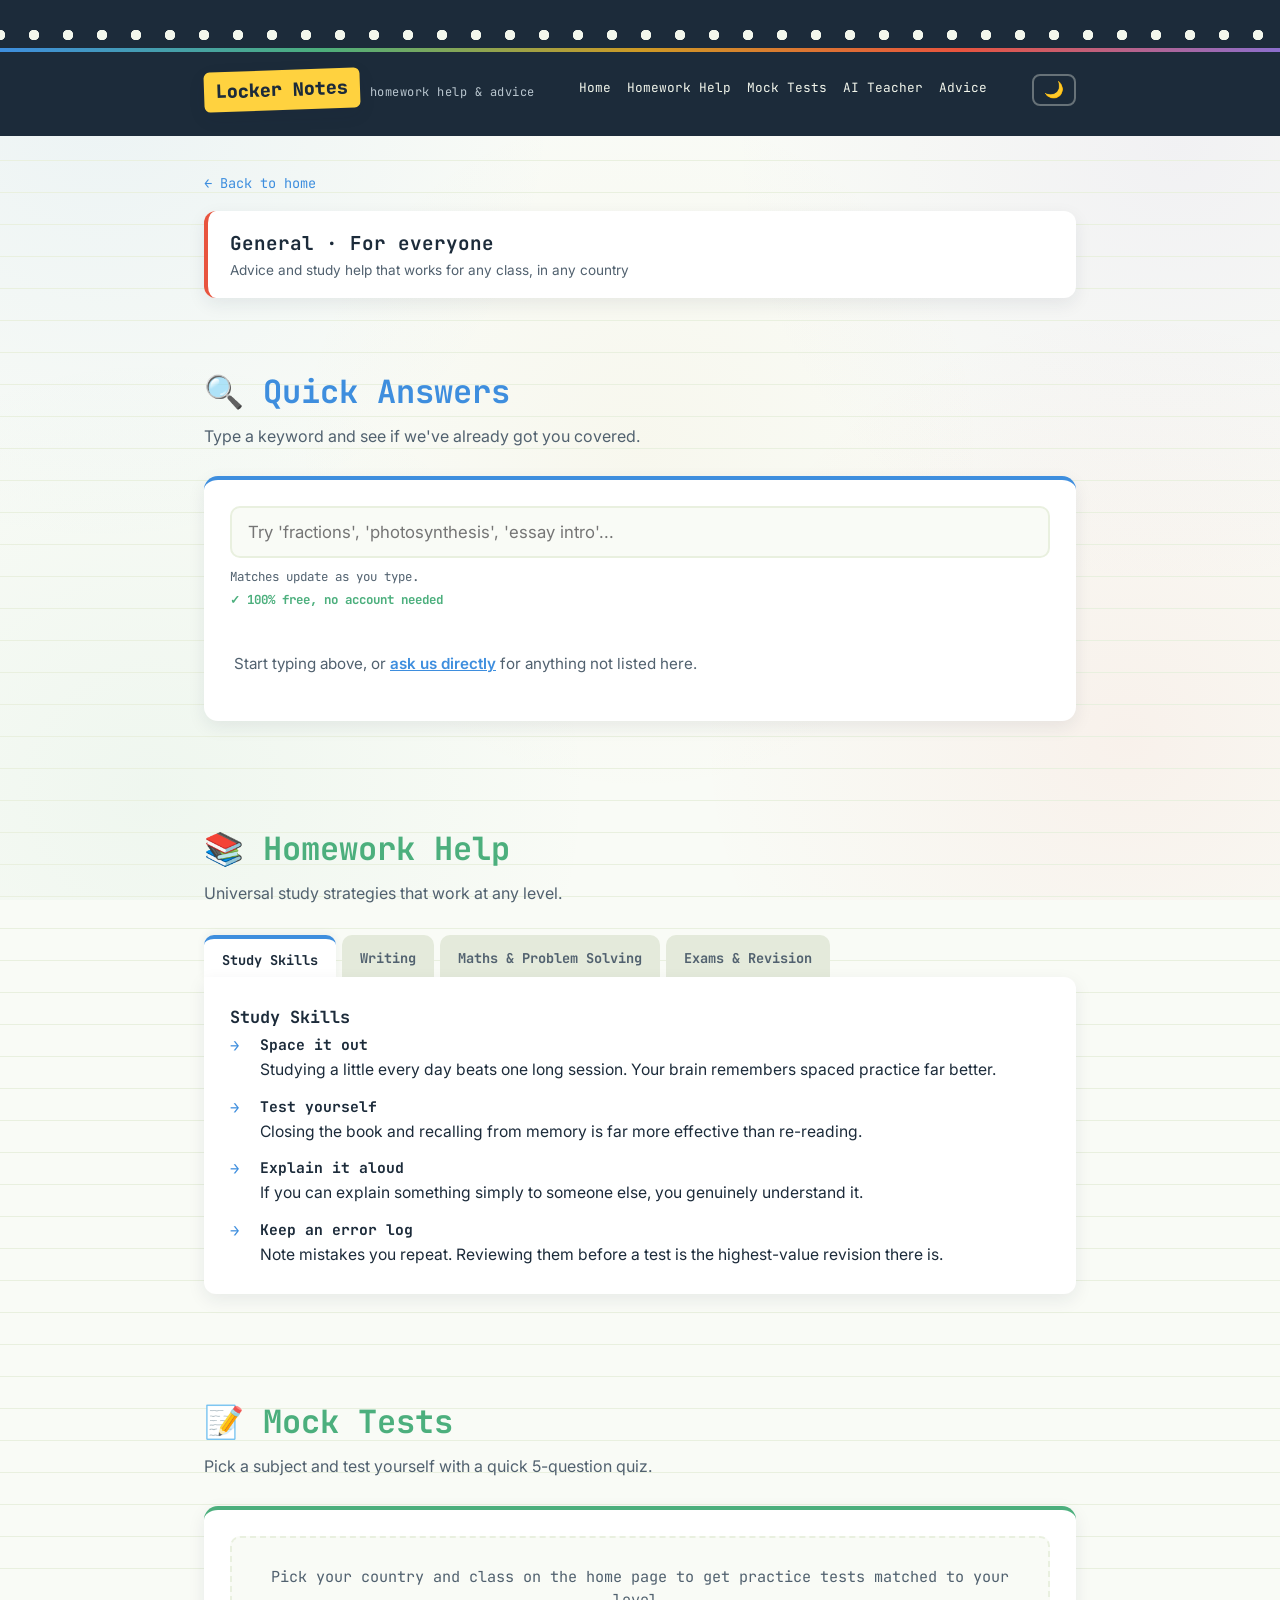
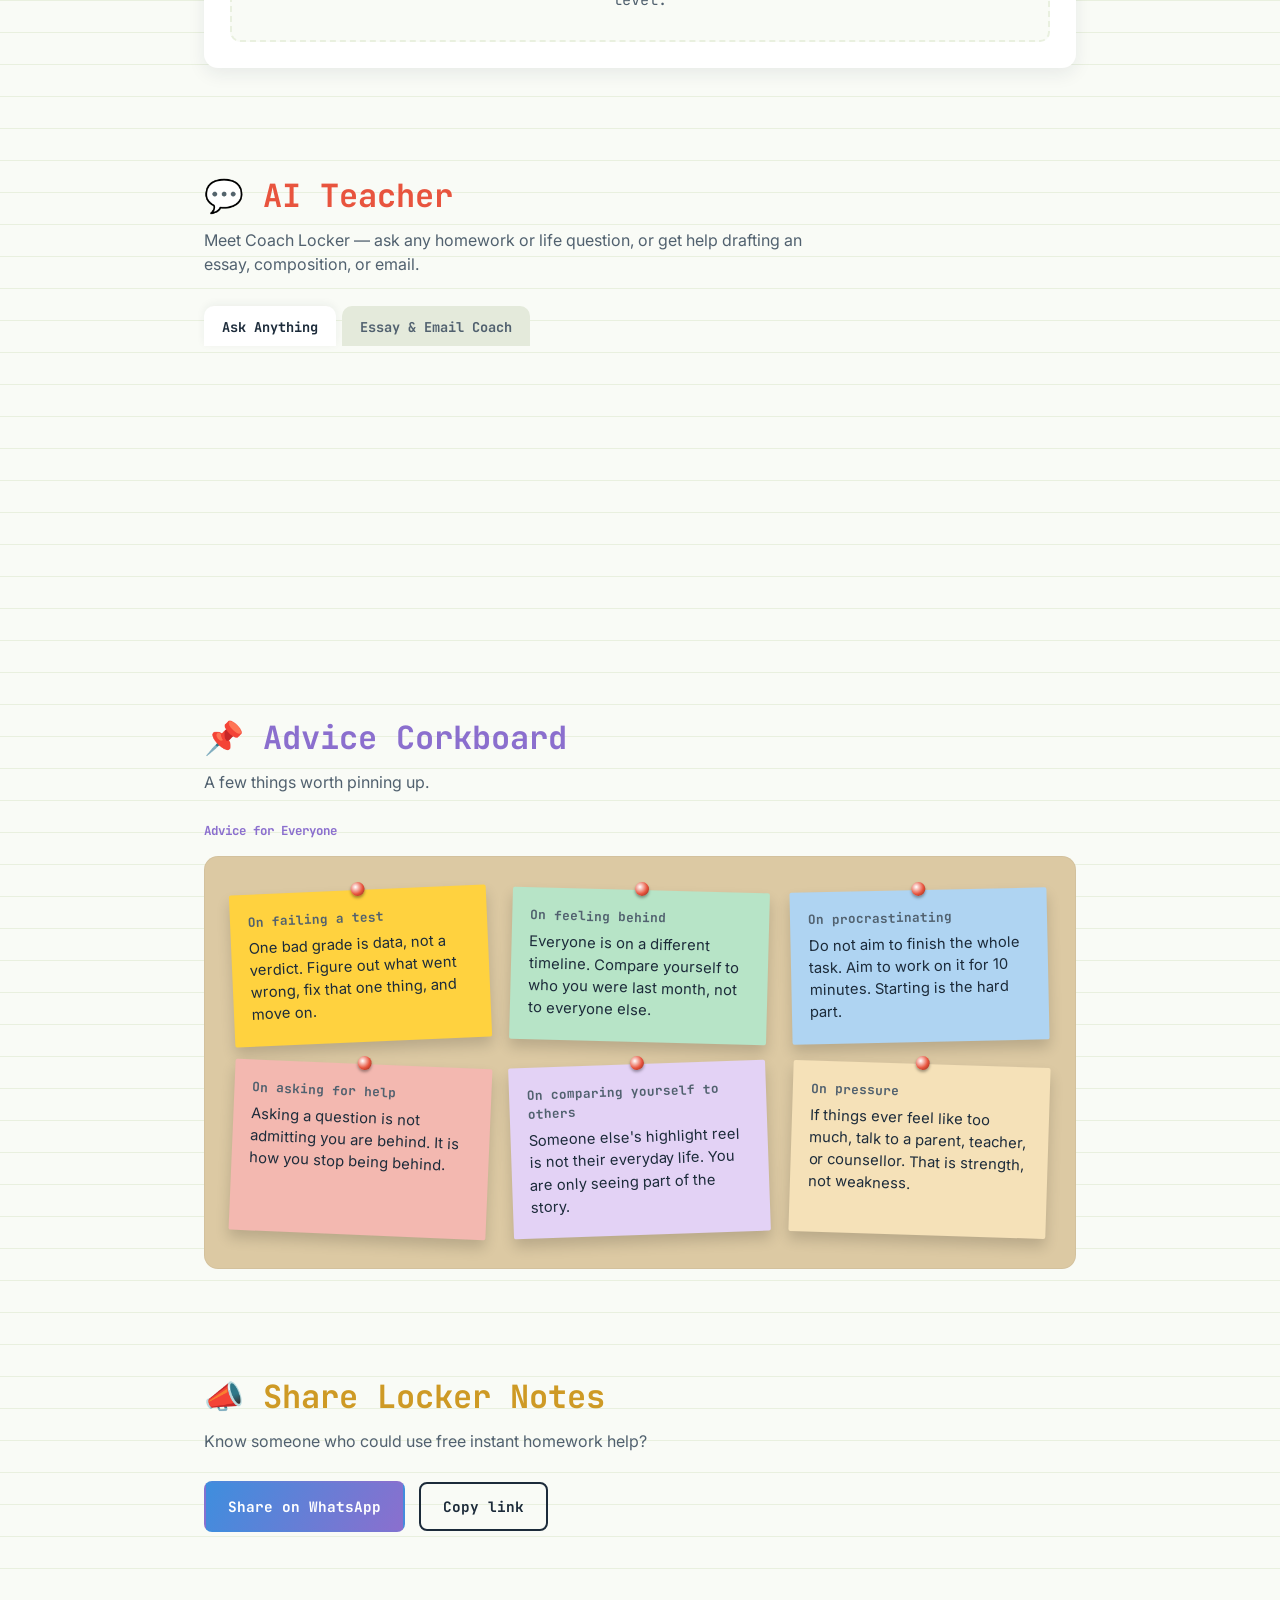
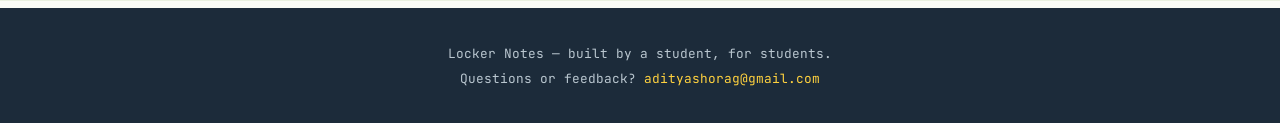
==== commit 9d94f793: "Clean up project files" ====
--- a/class.html
+++ b/class.html
@@ -10,6 +10,7 @@
 <link rel="icon" type="image/svg+xml" href="data:image/svg+xml,<svg xmlns='http://www.w3.org/2000/svg' viewBox='0 0 64 64'><rect width='64' height='64' rx='14' fill='%23FFD23F'/><text x='32' y='45' font-family='monospace' font-weight='800' font-size='36' fill='%231C2B3A' text-anchor='middle'>L</text></svg>">
 <link rel="manifest" href="manifest.json">
 <meta name="theme-color" content="#1C2B3A">
+<meta name="mobile-web-app-capable" content="yes">
 <meta name="apple-mobile-web-app-capable" content="yes">
 <meta name="apple-mobile-web-app-title" content="Locker Notes">
 <link rel="apple-touch-icon" href="icon-192.png">
@@ -23,514 +24,7 @@
 <meta property="og:title" content="Locker Notes — Free Homework Help &amp; Advice">
 <meta property="og:image" content="https://adityashorag-crypto.github.io/Locker-Notes/og-image.png">
 <meta name="twitter:card" content="summary_large_image">
-<style>
-
-:root{
---paper:#F9FBF6;
---paper-line:#E9F0DF;
---panel:#FFFFFF;
---ink:#1C2B3A;
---ink-soft:#51616F;
---dark-navy:#1C2B3A;
---cream:#F2F6EC;
---highlighter:#FFD23F;
---blue:#3E8EDE;
---green:#4CAF7D;
---coral:#E8543E;
---mustard:#CE9A25;
---purple:#8B6FCE;
---radius:14px;
---shadow:0 6px 18px rgba(28,43,58,0.08);
---mono:'JetBrains Mono', ui-monospace, monospace;
---sans:'Inter', system-ui, sans-serif;
-}
-:root[data-theme="dark"]{
---paper:#121A22;
---paper-line:#232F3A;
---panel:#1B2530;
---ink:#E8EEF2;
---ink-soft:#9FB0BD;
-}
-*{box-sizing:border-box;}
-html{scroll-behavior:smooth;}
-@media (prefers-reduced-motion: reduce){
-html{scroll-behavior:auto;}
-*{animation-duration:0.001ms !important; transition-duration:0.001ms !important;}
-}
-body{
-margin:0;
-background:
-linear-gradient(var(--paper-line) 1px, transparent 1px),
-radial-gradient(circle at 8% 10%, rgba(62,142,222,0.07), transparent 32%),
-radial-gradient(circle at 92% 16%, rgba(139,111,206,0.07), transparent 32%),
-radial-gradient(circle at 12% 88%, rgba(76,175,125,0.06), transparent 32%),
-radial-gradient(circle at 88% 82%, rgba(232,84,62,0.06), transparent 32%),
-radial-gradient(circle at 50% 50%, rgba(206,154,37,0.04), transparent 45%);
-background-size: 100% 32px, cover, cover, cover, cover, cover;
-background-attachment: scroll, fixed, fixed, fixed, fixed, fixed;
-background-color:var(--paper);
-color:var(--ink);
-font-family:var(--sans);
-line-height:1.5;
--webkit-font-smoothing:antialiased;
-transition: background-color 0.3s ease, color 0.3s ease;
-}
-a{color:var(--blue);}
-a:focus-visible, button:focus-visible, input:focus-visible, textarea:focus-visible, select:focus-visible{
-outline:3px solid var(--blue);
-outline-offset:2px;
-border-radius:4px;
-}
-.wrap{max-width:920px; margin:0 auto; padding:0 24px;}
-
-/* ---------- Header : spiral notebook edge ---------- */
-header{
-background:var(--dark-navy);
-color:var(--cream);
-padding-top:22px;
-position:relative;
-}
-.spiral{
-height:26px;
-background-image: radial-gradient(circle 6px, var(--cream) 5px, transparent 5.5px);
-background-size:34px 26px;
-background-position: 17px center;
-background-repeat:repeat-x;
-background-color:var(--dark-navy);
-}
-.thread{
-height:4px;
-background:linear-gradient(90deg, var(--blue), var(--green), var(--mustard), var(--coral), var(--purple));
-}
-.header-inner{
-display:flex; align-items:center; justify-content:space-between;
-padding:18px 24px 26px;
-max-width:920px; margin:0 auto;
-flex-wrap:wrap; gap:12px;
-}
-.brand{
-display:flex; align-items:baseline; gap:10px;
-}
-.brand-tab{
-font-family:var(--mono); font-weight:800; font-size:1.15rem;
-background:var(--highlighter); color:var(--dark-navy);
-padding:6px 12px; border-radius:6px;
-transform:rotate(-2deg);
-box-shadow:var(--shadow);
-}
-.brand-sub{ font-family:var(--mono); font-size:0.75rem; color:#B9C6CF; letter-spacing:0.04em;}
-nav{display:flex; gap:16px; font-family:var(--mono); font-size:0.8rem; flex-wrap:wrap;}
-nav a{color:var(--cream); text-decoration:none; border-bottom:2px solid transparent; padding-bottom:2px; transition:border-color 0.2s ease, color 0.2s ease;}
-nav a:hover{border-bottom-color:var(--highlighter);}
-.theme-toggle{
-background:transparent; border:2px solid rgba(242,246,236,0.35); border-radius:8px;
-color:var(--cream); font-size:1rem; padding:6px 10px; cursor:pointer; line-height:1;
-transition:background 0.2s ease, transform 0.15s ease;
-}
-.theme-toggle:hover{background:rgba(242,246,236,0.12);}
-.theme-toggle:active{transform:scale(0.92);}
-
-/* ---------- Hero ---------- */
-.hero{padding:64px 0 48px; position:relative; overflow:hidden;}
-.hero::before{
-content:"";
-position:absolute; top:-60px; right:-40px; width:220px; height:220px;
-background:radial-gradient(circle, rgba(139,111,206,0.16), transparent 70%);
-z-index:0; pointer-events:none;
-}
-.hero::after{
-content:"";
-position:absolute; bottom:-40px; left:-60px; width:200px; height:200px;
-background:radial-gradient(circle, rgba(76,175,125,0.14), transparent 70%);
-z-index:0; pointer-events:none;
-}
-.hero > *{position:relative; z-index:1;}
-.hero-confetti{position:absolute; inset:0; overflow:hidden; pointer-events:none;}
-.confetti{position:absolute; border-radius:50%; opacity:0.8;}
-.confetti.c1{width:14px; height:14px; background:var(--coral); top:14%; right:12%;}
-.confetti.c2{width:10px; height:10px; background:var(--green); top:58%; right:6%;}
-.confetti.c3{width:12px; height:12px; background:var(--mustard); top:78%; right:22%;}
-.confetti.c4{width:9px; height:9px; background:var(--purple); top:30%; right:2%;}
-.confetti.c5{width:11px; height:11px; background:var(--blue); top:4%; right:26%;}
-.eyebrow{
-font-family:var(--mono); font-size:0.8rem; color:var(--blue);
-letter-spacing:0.08em; text-transform:uppercase; margin:0 0 14px; font-weight:700;
-}
-h1{
-font-family:var(--mono); font-weight:800;
-font-size:clamp(2rem, 5vw, 3.2rem);
-line-height:1.08; margin:0 0 18px; letter-spacing:-0.01em;
-}
-h1 .hl{
-background-image: linear-gradient(transparent 62%, var(--highlighter) 62%);
-background-repeat: no-repeat;
-background-size: 0% 100%;
-animation: highlightSweep 0.7s ease-out 0.3s forwards;
-padding: 0 2px;
-}
-@keyframes highlightSweep{
-to { background-size: 100% 100%; }
-}
-.hero p{
-font-size:1.08rem; color:var(--ink-soft); max-width:52ch; margin:0 0 28px;
-}
-.cta-row{display:flex; gap:14px; flex-wrap:wrap;}
-.btn{
-font-family:var(--mono); font-weight:700; font-size:0.9rem;
-padding:13px 22px; border-radius:8px; text-decoration:none;
-border:2px solid var(--ink); cursor:pointer; display:inline-block;
-transition:transform 0.15s ease, filter 0.15s ease, background 0.15s ease, color 0.15s ease, border-color 0.15s ease;
-}
-.btn-solid{background:linear-gradient(120deg, var(--blue), var(--purple)); color:#fff; border-color:transparent;}
-.btn-solid:hover{filter:brightness(1.08); transform:translateY(-1px);}
-.btn-solid:active{transform:scale(0.97);}
-.btn-ghost{background:transparent; color:var(--ink);}
-.btn-ghost:hover{background:rgba(62,142,222,0.08); border-color:var(--blue); color:var(--blue);}
-.btn-ghost:active{transform:scale(0.97);}
-section{padding:52px 0;}
-.section-head{margin-bottom:28px; max-width:60ch;}
-.section-head h2{
-font-family:var(--mono); font-size:clamp(1.5rem,3vw,2rem); margin:0 0 8px;
-}
-.section-head p{color:var(--ink-soft); margin:0;}
-#classpicker .section-head h2{color:var(--coral);}
-#quick .section-head h2{color:var(--blue);}
-#help .section-head h2{color:var(--green);}
-#mocktest .section-head h2{color:var(--green);}
-#ask .section-head h2{color:var(--coral);}
-#advice .section-head h2{color:var(--purple);}
-#share .section-head h2{color:var(--mustard);}
-#support .section-head h2{color:var(--mustard);}
-
-/* ---------- Scroll-reveal ---------- */
-.reveal{opacity:0; transform:translateY(24px); transition:opacity 0.6s ease, transform 0.6s ease;}
-.reveal.in-view{opacity:1; transform:translateY(0);}
-
-/* ---------- Class Picker ---------- */
-.class-wrap{
-background:var(--panel); border-radius:var(--radius);
-box-shadow:var(--shadow); padding:26px;
-border-top:4px solid var(--coral);
-}
-.class-grid{
-display:grid; grid-template-columns:repeat(4, 1fr); gap:10px;
-}
-.class-btn{
-font-family:var(--mono); font-weight:700; font-size:0.95rem;
-padding:16px 8px; border-radius:10px; border:2px solid var(--paper-line);
-background:var(--paper); color:var(--ink); cursor:pointer;
-transition:transform 0.12s ease, border-color 0.15s ease, background 0.15s ease;
-}
-.class-btn:hover{border-color:var(--coral);}
-.class-btn:active{transform:scale(0.95);}
-.class-btn.active{
-background:linear-gradient(120deg, var(--blue), var(--purple)); color:#fff; border-color:transparent;
-}
-.class-current{font-family:var(--mono); font-size:0.85rem; color:var(--ink-soft); margin:16px 0 0;}
-.class-current strong{color:var(--coral);}
-
-/* ---------- Quick Answers ---------- */
-.search-wrap{
-background:var(--panel); border-radius:var(--radius);
-box-shadow:var(--shadow); padding:26px 26px 22px;
-border-top:4px solid var(--blue);
-}
-.search-input{
-width:100%; font-family:var(--sans); font-size:1.05rem;
-padding:14px 16px; border-radius:10px; border:2px solid var(--paper-line);
-background:var(--paper); color:var(--ink);
-}
-.search-input:focus{border-color:var(--blue); outline:none;}
-.search-hint{font-family:var(--mono); font-size:0.78rem; color:var(--ink-soft); margin:10px 0 0;}
-.search-trust{font-family:var(--mono); font-size:0.78rem; color:var(--green); margin:4px 0 0; font-weight:700;}
-.qa-results{display:grid; gap:16px; margin-top:20px;}
-.qa-item{border-left:4px solid var(--blue); padding:8px 12px 8px 16px; border-radius:0 8px 8px 0;}
-.qa-item[data-tag="math"]{border-color:var(--blue); background:rgba(62,142,222,0.05);}
-.qa-item[data-tag="sci"]{border-color:var(--green); background:rgba(76,175,125,0.06);}
-.qa-item[data-tag="eng"]{border-color:var(--coral); background:rgba(232,84,62,0.05);}
-.qa-item[data-tag="hist"]{border-color:var(--mustard); background:rgba(206,154,37,0.06);}
-.qa-item[data-tag="life"]{border-color:var(--purple); background:rgba(139,111,206,0.06);}
-.qa-item .q{font-family:var(--mono); font-weight:700; font-size:0.95rem; margin:0 0 4px;}
-.qa-item .a{margin:0; color:var(--ink-soft); font-size:0.95rem;}
-.qa-empty{font-size:0.95rem; color:var(--ink-soft); padding:8px 4px;}
-.qa-empty a{color:var(--blue); font-weight:600;}
-
-/* ---------- Binder tabs (Homework Help) ---------- */
-.tabbar{display:flex; gap:6px; flex-wrap:wrap; margin-bottom:0;}
-.tab-btn{
-font-family:var(--mono); font-weight:700; font-size:0.85rem;
-padding:12px 18px 10px; border:none; cursor:pointer;
-border-radius:10px 10px 0 0;
-background:#E4EADB; color:var(--ink-soft);
-position:relative; top:2px;
-transition:color 0.15s ease, background 0.15s ease, transform 0.1s ease;
-}
-:root[data-theme="dark"] .tab-btn{background:#232F3A;}
-.tab-btn:active{transform:scale(0.96);}
-.tab-btn[aria-selected="true"]{
-background:var(--panel); color:var(--ink);
-box-shadow:0 -2px 8px rgba(28,43,58,0.06);
-}
-.tab-btn[data-c="math"][aria-selected="true"]{border-top:4px solid var(--blue);}
-.tab-btn[data-c="sci"][aria-selected="true"]{border-top:4px solid var(--green);}
-.tab-btn[data-c="eng"][aria-selected="true"]{border-top:4px solid var(--coral);}
-.tab-btn[data-c="hist"][aria-selected="true"]{border-top:4px solid var(--mustard);}
-.tab-btn[data-c="math"]:hover{color:var(--blue);}
-.tab-btn[data-c="sci"]:hover{color:var(--green);}
-.tab-btn[data-c="eng"]:hover{color:var(--coral);}
-.tab-btn[data-c="hist"]:hover{color:var(--mustard);}
-.panel-wrap{
-background:var(--panel); border-radius:0 12px 12px 12px;
-box-shadow:var(--shadow); padding:28px 26px;
-}
-.panel{display:none;}
-.panel.active{display:block;}
-.panel h3{font-family:var(--mono); font-size:1.05rem; margin:0 0 4px;}
-.panel .sub{color:var(--ink-soft); font-size:0.9rem; margin:0 0 18px;}
-.tip-list{list-style:none; margin:0; padding:0; display:grid; gap:14px;}
-.tip-list li{
-padding-left:30px; position:relative; font-size:0.98rem;
-}
-.tip-list li::before{
-content:"→"; position:absolute; left:0; font-family:var(--mono); font-weight:700; color:var(--blue);
-}
-.panel[data-p="sci"] .tip-list li::before{color:var(--green);}
-.panel[data-p="eng"] .tip-list li::before{color:var(--coral);}
-.panel[data-p="hist"] .tip-list li::before{color:var(--mustard);}
-.tip-list strong{display:block; font-family:var(--mono); font-size:0.92rem; margin-bottom:2px;}
-
-/* ---------- Mock Tests ---------- */
-.mock-wrap{
-background:var(--panel); border-radius:var(--radius);
-box-shadow:var(--shadow); padding:26px;
-border-top:4px solid var(--green);
-}
-.mock-controls{display:flex; gap:12px; flex-wrap:wrap; margin-bottom:6px;}
-.mock-controls select{
-font-family:var(--sans); font-size:1rem; padding:10px 14px; border-radius:8px;
-border:2px solid var(--paper-line); background:var(--paper); color:var(--ink);
-}
-.mock-controls select:focus{border-color:var(--green); outline:none;}
-.mock-note{font-family:var(--mono); font-size:0.78rem; color:var(--ink-soft); margin:10px 0 18px;}
-.mock-best-info{font-family:var(--mono); font-size:0.85rem; color:var(--ink-soft); margin:0 0 12px;}
-.mock-progress-track{width:100%; height:8px; background:var(--paper-line); border-radius:4px; overflow:hidden; margin-bottom:18px;}
-.mock-progress-fill{height:100%; width:0%; background:linear-gradient(90deg, var(--green), var(--blue)); transition:width 0.3s ease;}
-.mock-result{
-font-family:var(--mono); font-weight:700; font-size:1.05rem; color:var(--green);
-margin-bottom:16px; display:none; padding:12px 16px; background:rgba(76,175,125,0.1); border-radius:8px;
-}
-.mock-result.visible{display:block;}
-.mock-result.perfect{
-background:rgba(255,210,63,0.3); color:var(--dark-navy); border:2px solid var(--highlighter);
-animation:perfectPulse 0.5s ease;
-}
-@keyframes perfectPulse{
-0%{transform:scale(0.94);}
-60%{transform:scale(1.04);}
-100%{transform:scale(1);}
-}
-.mock-question{
-background:var(--paper); border-radius:10px; padding:16px 18px; margin-bottom:14px;
-border-left:4px solid var(--green);
-}
-.mock-q-text{font-family:var(--mono); font-weight:700; font-size:0.92rem; margin:0 0 10px;}
-.mock-option{
-display:flex; align-items:center; gap:8px; padding:8px 10px; border-radius:6px;
-margin-bottom:4px; cursor:pointer; font-size:0.95rem;
-}
-.mock-option:hover{background:rgba(76,175,125,0.08);}
-.mock-option.correct{background:rgba(76,175,125,0.22); font-weight:700;}
-.mock-option.incorrect{background:rgba(232,84,62,0.18); text-decoration:line-through;}
-.mock-soon{
-background:var(--paper); border-radius:10px; padding:28px 22px; text-align:center;
-border:2px dashed var(--paper-line);
-}
-.mock-soon p{font-family:var(--mono); color:var(--ink-soft); margin:0; font-size:0.95rem;}
-
-/* ---------- Confetti celebration ---------- */
-.confetti-piece{
-position:fixed; top:-20px; width:9px; height:14px; opacity:0.95;
-z-index:999; pointer-events:none; border-radius:2px;
-animation-name:confettiFall; animation-timing-function:ease-in; animation-fill-mode:forwards;
-}
-@keyframes confettiFall{
-0%{ transform:translateY(0) rotate(0deg); opacity:1; }
-100%{ transform:translateY(100vh) rotate(560deg); opacity:0; }
-}
-
-/* ---------- Ask Anything ---------- */
-.ask-wrap{
-background:var(--panel); border-radius:var(--radius);
-box-shadow:var(--shadow); padding:26px;
-border-top:4px solid var(--coral);
-}
-#questionInput{
-width:100%; font-family:var(--sans); font-size:1.05rem;
-padding:14px 16px; border-radius:10px; border:2px solid var(--paper-line);
-background:var(--paper); color:var(--ink); resize:vertical; min-height:100px;
-}
-#questionInput:focus{border-color:var(--coral); outline:none;}
-.ask-wrap .btn{margin-top:14px;}
-.ask-note{font-family:var(--mono); font-size:0.78rem; color:var(--ink-soft); margin:10px 0 0;}
-.answer-box{
-margin-top:20px; padding:16px 18px; border-radius:10px;
-background:var(--paper); border-left:4px solid var(--coral);
-font-size:0.98rem; color:var(--ink);
-display:none;
-}
-.answer-box.visible{display:block;}
-.answer-box.loading{color:var(--ink-soft); font-style:italic;}
-.answer-box.error{border-left-color:#B23A28; color:#B23A28;}
-.answer-main{white-space:pre-wrap;}
-.flow-chart{display:flex; flex-direction:column; gap:6px; margin-top:16px; align-items:flex-start;}
-.flow-step{
-background:#fff; border-left:4px solid var(--coral); border-radius:0 8px 8px 0;
-padding:10px 14px; font-family:var(--mono); font-size:0.85rem; color:var(--ink);
-box-shadow:var(--shadow); max-width:100%;
-}
-:root[data-theme="dark"] .flow-step{background:var(--panel);}
-.flow-arrow{font-family:var(--mono); font-weight:700; color:var(--coral); font-size:1rem; padding-left:14px;}
-
-/* ---------- AI Teacher: Essay & Email Coach ---------- */
-.coach-form{display:grid; gap:12px; margin-top:14px;}
-.coach-row{display:flex; gap:10px; flex-wrap:wrap;}
-.coach-select, .coach-input{
-font-family:var(--sans); font-size:0.98rem;
-padding:12px 14px; border-radius:10px; border:2px solid var(--paper-line);
-background:var(--paper); color:var(--ink);
-}
-.coach-select:focus, .coach-input:focus{border-color:var(--purple); outline:none;}
-.coach-select{flex:1; min-width:150px;}
-.coach-input{flex:2; min-width:200px;}
-.coach-form .btn{justify-self:start;}
-.coach-output{margin-top:20px; display:none;}
-.coach-output.visible{display:block;}
-.coach-draft{
-padding:16px 18px; border-radius:10px; background:var(--paper); border-left:4px solid var(--purple);
-white-space:pre-wrap; font-size:0.98rem; color:var(--ink); margin-bottom:14px;
-}
-.coach-notes{
-padding:14px 18px; border-radius:10px; background:rgba(139,111,206,0.08); border-left:4px solid var(--purple);
-font-size:0.92rem; color:var(--ink); white-space:pre-wrap;
-}
-.coach-notes:empty{display:none;}
-.coach-notes strong{display:block; font-family:var(--mono); font-size:0.8rem; margin-bottom:6px; color:var(--purple);}
-.coach-disclaimer{font-family:var(--mono); font-size:0.76rem; color:var(--ink-soft); margin-top:12px;}
-
-/* ---------- Advice corkboard ---------- */
-.corkboard{
-background:#DCC9A3;
-border-radius:var(--radius);
-padding:34px 28px;
-display:grid; grid-template-columns:repeat(auto-fit, minmax(210px,1fr));
-gap:22px;
-box-shadow: inset 0 0 0 1px rgba(0,0,0,0.04);
-}
-.note{
-background:var(--highlighter); padding:18px 18px 20px; border-radius:2px;
-box-shadow:0 8px 14px rgba(0,0,0,0.16);
-font-size:0.92rem;
-transition:transform 0.15s ease, box-shadow 0.15s ease;
-position:relative;
-color:var(--dark-navy);
-}
-.note::before{
-content:"";
-position:absolute; top:-8px; left:50%; transform:translateX(-50%);
-width:14px; height:14px; border-radius:50%;
-background:radial-gradient(circle at 35% 35%, #fff, var(--coral) 55%, #7a2418 100%);
-box-shadow:0 2px 3px rgba(0,0,0,0.35);
-}
-.note:nth-child(6n+1){transform:rotate(-2.5deg); background:var(--highlighter);}
-.note:nth-child(6n+2){transform:rotate(1.5deg); background:#B7E4C7;}
-.note:nth-child(6n+3){transform:rotate(-1.2deg); background:#AFD4F2;}
-.note:nth-child(6n+4){transform:rotate(2.4deg); background:#F3B8B0;}
-.note:nth-child(6n+5){transform:rotate(-2deg); background:#E3D2F5;}
-.note:nth-child(6n+6){transform:rotate(1.8deg); background:#F5E1B8;}
-.note:hover{transform:scale(1.04) !important; box-shadow:0 12px 20px rgba(0,0,0,0.22); z-index:2;}
-.note p{margin:0;}
-.note strong{display:block; font-family:var(--mono); font-size:0.8rem; margin-bottom:6px; color:#51616F;}
-.stream-row{display:flex; gap:10px; flex-wrap:wrap; margin-top:10px;}
-.stream-btn{flex:1; min-width:120px;}
-.tip-list li::before{color:var(--tip-color, var(--blue)) !important;}
-.advice-tier-label{font-family:var(--mono); font-size:0.78rem; color:var(--purple); font-weight:700; margin:0 0 16px;}
-
-/* ---------- Share / Support sections ---------- */
-.share-row{display:flex; gap:14px; flex-wrap:wrap; align-items:center;}
-.copy-feedback{font-family:var(--mono); font-size:0.78rem; color:var(--green); font-weight:700;}
-
-/* ---------- Footer ---------- */
-footer{
-background:var(--dark-navy); color:#B9C6CF; padding:36px 24px 28px;
-margin-top:24px; text-align:center;
-}
-footer p{font-family:var(--mono); font-size:0.8rem; margin:0 0 6px;}
-footer a{color:var(--highlighter); text-decoration:none;}
-footer a:hover{text-decoration:underline;}
-
-/* ---------- Responsive ---------- */
-@media (max-width:640px){
-.header-inner{flex-direction:column; align-items:flex-start;}
-nav{gap:12px; flex-wrap:wrap; font-size:0.76rem;}
-.hero{padding:44px 0 32px;}
-.corkboard{padding:24px 18px;}
-.panel-wrap{padding:22px 18px;}
-.class-grid{grid-template-columns:repeat(3, 1fr);}
-}
-
-/* ---------- Homepage extras ---------- */
-.country-grid{display:grid; grid-template-columns:repeat(auto-fit,minmax(200px,1fr)); gap:14px; margin-bottom:8px;}
-.country-card{
-background:var(--panel); border:2px solid var(--paper-line); border-radius:12px;
-padding:20px 18px; cursor:pointer; text-align:left; font-family:var(--sans);
-transition:transform 0.12s ease, border-color 0.15s ease, box-shadow 0.15s ease;
-color:var(--ink);
-}
-.country-card:hover{border-color:var(--blue); box-shadow:var(--shadow);}
-.country-card:active{transform:scale(0.97);}
-.country-card.active{border-color:var(--blue); background:rgba(62,142,222,0.07);}
-.country-flag{font-size:1.8rem; display:block; margin-bottom:6px;}
-.country-name{font-family:var(--mono); font-weight:700; font-size:1rem; display:block;}
-.country-sub{font-size:0.82rem; color:var(--ink-soft);}
-.general-card{border-color:var(--highlighter); background:rgba(255,210,63,0.12);}
-.general-card:hover{border-color:var(--mustard);}
-.level-grid{display:grid; grid-template-columns:repeat(4,1fr); gap:10px; margin-top:8px;}
-.level-btn{
-font-family:var(--mono); font-weight:700; font-size:0.95rem;
-padding:16px 8px; border-radius:10px; border:2px solid var(--paper-line);
-background:var(--paper); color:var(--ink); cursor:pointer; text-decoration:none;
-display:block; text-align:center;
-transition:transform 0.12s ease, border-color 0.15s ease, background 0.15s ease;
-}
-.level-btn:hover{border-color:var(--coral); color:var(--ink);}
-.level-btn:active{transform:scale(0.95);}
-.general-btn{
-grid-column:1 / -1; background:linear-gradient(120deg, var(--highlighter), var(--mustard));
-border-color:transparent; color:var(--dark-navy); font-size:1rem; padding:18px;
-}
-.general-btn:hover{filter:brightness(1.06); color:var(--dark-navy);}
-.step-label{font-family:var(--mono); font-size:0.78rem; color:var(--blue); font-weight:700; letter-spacing:0.06em; text-transform:uppercase; margin:0 0 10px;}
-.feature-grid{display:grid; grid-template-columns:repeat(auto-fit,minmax(210px,1fr)); gap:18px;}
-.feature-card{background:var(--panel); border-radius:12px; padding:22px 20px; box-shadow:var(--shadow); border-top:4px solid var(--blue);}
-.feature-card:nth-child(2){border-top-color:var(--green);}
-.feature-card:nth-child(3){border-top-color:var(--coral);}
-.feature-card:nth-child(4){border-top-color:var(--purple);}
-.feature-card h3{font-family:var(--mono); font-size:1rem; margin:0 0 8px;}
-.feature-card p{margin:0; font-size:0.92rem; color:var(--ink-soft);}
-.back-link{font-family:var(--mono); font-size:0.85rem; display:inline-block; margin-bottom:18px; text-decoration:none;}
-.back-link:hover{text-decoration:underline;}
-.page-context{
-background:var(--panel); border-radius:12px; padding:18px 22px; box-shadow:var(--shadow);
-border-left:4px solid var(--coral); margin-bottom:8px;
-display:flex; justify-content:space-between; align-items:center; gap:14px; flex-wrap:wrap;
-}
-.page-context h2{font-family:var(--mono); font-size:1.2rem; margin:0;}
-.page-context p{margin:2px 0 0; font-size:0.85rem; color:var(--ink-soft);}
-@media (max-width:640px){
-.level-grid{grid-template-columns:repeat(3,1fr);}
-}
-
-</style>
+<link rel="stylesheet" href="style.css">
 </head>
 <body>
 <header>
@@ -661,607 +155,7 @@
 <p>Locker Notes &mdash; built by a student, for students.</p>
 <p>Questions or feedback? <a href="mailto:adityashorag@gmail.com">adityashorag@gmail.com</a></p>
 </footer>
-<script>
-const COUNTRIES = {"general": {"name": "General", "sub": "For everyone", "flag": "🌐", "levelLabel": "", "levels": [], "streams": null}, "india": {"name": "India", "sub": "CBSE, State Boards & ICSE", "flag": "🇮🇳", "levelLabel": "Class", "levels": [1, 2, 3, 4, 5, 6, 7, 8, 9, 10, 11, 12], "streams": [11, 12]}, "usa": {"name": "United States", "sub": "K-12 grades", "flag": "🇺🇸", "levelLabel": "Grade", "levels": [1, 2, 3, 4, 5, 6, 7, 8, 9, 10, 11, 12], "streams": null}, "uk": {"name": "United Kingdom", "sub": "Years 1-13", "flag": "🇬🇧", "levelLabel": "Year", "levels": [1, 2, 3, 4, 5, 6, 7, 8, 9, 10, 11, 12, 13], "streams": null}, "icse": {"name": "India (ICSE)", "sub": "ICSE (1-10) · ISC (11-12)", "flag": "🇮🇳", "levelLabel": "Class", "levels": [1, 2, 3, 4, 5, 6, 7, 8, 9, 10, 11, 12], "streams": [11, 12]}, "canada": {"name": "Canada", "sub": "Grades 1-12", "flag": "🇨🇦", "levelLabel": "Grade", "levels": [1, 2, 3, 4, 5, 6, 7, 8, 9, 10, 11, 12], "streams": null}, "ib": {"name": "IB (International Baccalaureate)", "sub": "PYP · MYP · DP", "flag": "🌐", "levelLabel": "Grade", "levels": [1, 2, 3, 4, 5, 6, 7, 8, 9, 10, 11, 12], "streams": null}};
-const CONTENT = {"india": {"hw": {"1": [{"key": "math", "label": "Maths", "tips": [{"h": "Count out loud", "b": "Use your fingers, beads, or anything around you. Counting physical things makes numbers real."}, {"h": "Practise writing numbers", "b": "Write each number slowly and neatly. Speed comes later."}, {"h": "Play number games", "b": "Spotting numbers on signs and buses is practice too."}]}, {"key": "evs", "label": "EVS", "tips": [{"h": "Look around you", "b": "EVS is about the world you already see. Point things out at home and outdoors."}, {"h": "Ask why", "b": "Why do plants need water? Asking questions is how EVS makes sense."}, {"h": "Draw what you learn", "b": "Drawing a plant or an animal helps you remember it."}]}, {"key": "eng", "label": "English", "tips": [{"h": "Read aloud daily", "b": "Even one short page a day builds reading fast."}, {"h": "Sound out new words", "b": "Break the word into parts and say each part slowly."}, {"h": "Learn new words", "b": "Pick one new word a day and try using it."}]}, {"key": "gk", "label": "General Knowledge", "tips": [{"h": "Ask about the world", "b": "Where is this from? Who made it? Curiosity is GK practice."}, {"h": "Look at pictures", "b": "Picture books and maps teach a lot without much reading."}, {"h": "Share what you learn", "b": "Telling someone a fact helps you remember it."}]}], "2": [{"key": "math", "label": "Maths", "tips": [{"h": "Master addition and subtraction", "b": "Practise a few sums every day rather than many at once."}, {"h": "Use real objects", "b": "Counting coins or snacks makes maths easier to picture."}, {"h": "Check your answer", "b": "Count again from the start. Rechecking catches most mistakes."}]}, {"key": "evs", "label": "EVS", "tips": [{"h": "Connect to your home", "b": "Plants, animals, and family are all EVS topics you already know."}, {"h": "Observe carefully", "b": "Notice details on your way to school. That is what EVS asks about."}, {"h": "Make simple charts", "b": "Drawing a chart of seasons or animals helps it stick."}]}, {"key": "eng", "label": "English", "tips": [{"h": "Read a little daily", "b": "A short story a day beats a long one once a week."}, {"h": "Practise neat writing", "b": "Slow, careful letters look better than fast, messy ones."}, {"h": "Build a word list", "b": "Write down new words in a small notebook."}]}, {"key": "gk", "label": "General Knowledge", "tips": [{"h": "Learn about India", "b": "States, festivals, and famous places are good starting points."}, {"h": "Watch and listen", "b": "Kid-friendly documentaries teach a lot painlessly."}, {"h": "Quiz yourself", "b": "Ask a family member to test you on what you learned."}]}], "3": [{"key": "math", "label": "Maths", "tips": [{"h": "Learn tables properly", "b": "Tables up to 10 make everything in later years easier. Practise a little daily."}, {"h": "Show your working", "b": "Write each step. It helps you find mistakes and earns marks."}, {"h": "Understand word problems", "b": "Read twice, underline the numbers, then decide what to do."}]}, {"key": "evs", "label": "EVS", "tips": [{"h": "Link to real life", "b": "Almost every EVS chapter connects to something you have seen."}, {"h": "Draw diagrams", "b": "A labelled drawing of a plant or the body sticks better than a paragraph."}, {"h": "Explain it out loud", "b": "Tell someone what you learned. Gaps show up immediately."}]}, {"key": "eng", "label": "English", "tips": [{"h": "Read for meaning", "b": "After reading, close the book and say what happened in your own words."}, {"h": "Learn spelling in groups", "b": "Words with similar patterns are easier learned together."}, {"h": "Write short paragraphs", "b": "Three or four sentences on one idea is good practice."}]}, {"key": "gk", "label": "General Knowledge", "tips": [{"h": "Read a kids' newspaper", "b": "A few minutes of news a week builds general awareness."}, {"h": "Keep a facts notebook", "b": "Write down interesting things you learn anywhere."}, {"h": "Learn the map", "b": "Start with India's states, then move outward."}]}], "4": [{"key": "math", "label": "Maths", "tips": [{"h": "Get comfortable with fractions", "b": "Think of them as parts of a pizza or a chocolate bar."}, {"h": "Practise long multiplication", "b": "Line up your digits carefully. Most errors are alignment errors."}, {"h": "Estimate first", "b": "Guess roughly what the answer should be, then check if your answer is close."}]}, {"key": "sci", "label": "Science", "tips": [{"h": "Understand, do not memorise", "b": "Ask how something works before trying to remember it."}, {"h": "Do simple experiments", "b": "Safe home experiments make concepts much clearer."}, {"h": "Use diagrams", "b": "Draw processes like the water cycle instead of writing them out."}]}, {"key": "eng", "label": "English", "tips": [{"h": "Expand your vocabulary", "b": "Look up words you do not know instead of skipping them."}, {"h": "Plan before writing", "b": "Two or three bullet points before an essay saves a lot of time."}, {"h": "Read your work aloud", "b": "Mistakes are much easier to hear than to see."}]}, {"key": "sst", "label": "Social Studies", "tips": [{"h": "Use maps actively", "b": "Find every place mentioned in your chapter on a map."}, {"h": "Build timelines", "b": "Seeing events in order makes history make sense."}, {"h": "Ask why things happened", "b": "Causes matter more than dates at this stage."}]}], "5": [{"key": "math", "label": "Maths", "tips": [{"h": "Master decimals and fractions", "b": "These come back constantly in later classes. Get them solid now."}, {"h": "Practise mental maths", "b": "Quick mental sums save time in every future exam."}, {"h": "Keep an error list", "b": "Note mistakes you repeat and review them before tests."}]}, {"key": "sci", "label": "Science", "tips": [{"h": "Explain concepts aloud", "b": "If you can explain it simply, you actually understand it."}, {"h": "Draw and label", "b": "Diagrams for cycles and systems stick better than paragraphs."}, {"h": "Connect to real life", "b": "Link each concept to something you have actually seen happen."}]}, {"key": "eng", "label": "English", "tips": [{"h": "Read beyond textbooks", "b": "Storybooks improve your writing more than extra grammar drills."}, {"h": "Structure your writing", "b": "Beginning, middle, end. Even short pieces need shape."}, {"h": "Learn word families", "b": "Learning related words together builds vocabulary fast."}]}, {"key": "sst", "label": "Social Studies", "tips": [{"h": "Turn history into stories", "b": "People remember narratives far better than fact lists."}, {"h": "Practise map work", "b": "Marking locations yourself beats just looking at them."}, {"h": "Compare, do not just list", "b": "Noticing similarities and differences shows real understanding."}]}], "6": [{"key": "math", "label": "Maths", "tips": [{"h": "Show every step", "b": "Even if you know the answer, writing out steps catches mistakes and earns partial credit."}, {"h": "Check with estimation", "b": "Round the numbers first. If your exact answer is far off your estimate, recheck."}, {"h": "Redo from scratch", "b": "If you got something wrong, solve the whole thing fresh instead of just finding the error."}, {"h": "Keep an error log", "b": "Note mistakes you repeat. Reviewing it before a test catches them early."}]}, {"key": "sci", "label": "Science", "tips": [{"h": "Explain it out loud", "b": "If you can explain a concept simply to a friend, you actually understand it."}, {"h": "Draw the process", "b": "Diagrams for cycles and systems stick better than paragraphs."}, {"h": "Connect to real life", "b": "Link the concept to something you have actually seen happen."}, {"h": "Flashcards for terms", "b": "Science is full of specific vocabulary. Quick reviews make definitions stick."}]}, {"key": "eng", "label": "English", "tips": [{"h": "Outline before you write", "b": "Three bullet points for your main ideas saves you from a blank page."}, {"h": "Read it out loud", "b": "Awkward sentences almost always sound wrong when spoken."}, {"h": "Cut ruthlessly", "b": "If a sentence adds nothing new, delete it."}, {"h": "Vary sentence length", "b": "Mixing short and long sentences keeps writing from feeling flat."}]}, {"key": "sst", "label": "Social Studies", "tips": [{"h": "Build a timeline", "b": "Seeing events in order makes cause and effect click."}, {"h": "Ask why, not just what", "b": "Teachers care more about why something happened than the exact date."}, {"h": "Turn it into a story", "b": "People remember stories better than fact lists."}, {"h": "Compare, do not just list", "b": "Comparing causes and effects across events shows deeper understanding."}]}], "7": [{"key": "math", "label": "Maths", "tips": [{"h": "Show every step", "b": "Even if you know the answer, writing out steps catches mistakes and earns partial credit."}, {"h": "Check with estimation", "b": "Round the numbers first. If your exact answer is far off your estimate, recheck."}, {"h": "Redo from scratch", "b": "If you got something wrong, solve the whole thing fresh instead of just finding the error."}, {"h": "Keep an error log", "b": "Note mistakes you repeat. Reviewing it before a test catches them early."}]}, {"key": "sci", "label": "Science", "tips": [{"h": "Explain it out loud", "b": "If you can explain a concept simply to a friend, you actually understand it."}, {"h": "Draw the process", "b": "Diagrams for cycles and systems stick better than paragraphs."}, {"h": "Connect to real life", "b": "Link the concept to something you have actually seen happen."}, {"h": "Flashcards for terms", "b": "Science is full of specific vocabulary. Quick reviews make definitions stick."}]}, {"key": "eng", "label": "English", "tips": [{"h": "Outline before you write", "b": "Three bullet points for your main ideas saves you from a blank page."}, {"h": "Read it out loud", "b": "Awkward sentences almost always sound wrong when spoken."}, {"h": "Cut ruthlessly", "b": "If a sentence adds nothing new, delete it."}, {"h": "Vary sentence length", "b": "Mixing short and long sentences keeps writing from feeling flat."}]}, {"key": "sst", "label": "Social Studies", "tips": [{"h": "Build a timeline", "b": "Seeing events in order makes cause and effect click."}, {"h": "Ask why, not just what", "b": "Teachers care more about why something happened than the exact date."}, {"h": "Turn it into a story", "b": "People remember stories better than fact lists."}, {"h": "Compare, do not just list", "b": "Comparing causes and effects across events shows deeper understanding."}]}], "8": [{"key": "math", "label": "Maths", "tips": [{"h": "Show every step", "b": "Writing out steps catches mistakes and earns partial credit."}, {"h": "Master algebra basics", "b": "Linear equations underpin most of Class 9 and 10 maths. Get comfortable now."}, {"h": "Check with estimation", "b": "Round first, then see whether your exact answer is in the right range."}, {"h": "Keep an error log", "b": "Reviewing repeated mistakes before a test is the highest-value revision there is."}]}, {"key": "sci", "label": "Science", "tips": [{"h": "Understand, do not memorise", "b": "Class 8 Science starts rewarding understanding over recall."}, {"h": "Draw the process", "b": "Diagrams for cell structure, forces, and reactions stick far better than text."}, {"h": "Learn the vocabulary", "b": "Specific terms matter more from Class 8 onward. Flashcards work well."}, {"h": "Connect to real life", "b": "Friction, sound, and light are all things you experience daily."}]}, {"key": "eng", "label": "English", "tips": [{"h": "Outline before writing", "b": "A short plan makes essays far easier to write and better to read."}, {"h": "Master active and passive voice", "b": "It comes up repeatedly in exams. Practise converting both ways."}, {"h": "Read it out loud", "b": "Awkward sentences sound wrong even when they look fine."}, {"h": "Build vocabulary deliberately", "b": "Note new words with an example sentence, not just the meaning."}]}, {"key": "sst", "label": "Social Studies", "tips": [{"h": "Build timelines", "b": "Modern Indian history especially needs clear sequencing."}, {"h": "Ask why, not just what", "b": "Causes and consequences earn far more marks than dates."}, {"h": "Use maps actively", "b": "Find every place your chapter mentions."}, {"h": "Compare across chapters", "b": "Linking events shows the understanding examiners look for."}]}], "9": [{"key": "math", "label": "Maths", "tips": [{"h": "Do not skip NCERT", "b": "Every NCERT exercise is worth solving fully. Class 10 assumes you did."}, {"h": "Master the basics early", "b": "Polynomials, coordinate geometry, and number systems recur constantly later."}, {"h": "Practise proofs properly", "b": "Geometry proofs need step-by-step logic, not memorised lines."}, {"h": "Revise within the week", "b": "Class 9 moves fast. Revise each chapter soon after finishing it."}]}, {"key": "sci", "label": "Science", "tips": [{"h": "Physics needs concepts", "b": "Memorising formulas without understanding them stops working in Class 9."}, {"h": "Practise numericals daily", "b": "Physics and Chemistry numericals need regular practice, not last-minute cramming."}, {"h": "Draw and label biology diagrams", "b": "Neat, labelled diagrams earn marks that text alone will not."}, {"h": "Understand units", "b": "Getting SI units right is an easy source of marks people routinely lose."}]}, {"key": "eng", "label": "English", "tips": [{"h": "Practise full-length answers", "b": "Writing complete answers by hand is a skill that needs training."}, {"h": "Learn literary devices", "b": "Metaphor, personification, and imagery show up in every literature paper."}, {"h": "Master tenses", "b": "Grammar marks are among the easiest to secure if you drill them."}, {"h": "Read beyond the syllabus", "b": "Wider reading noticeably improves your writing quality."}]}, {"key": "sst", "label": "Social Studies", "tips": [{"h": "Understand, then memorise", "b": "History and Civics both reward explanation over recall."}, {"h": "Practise map work", "b": "Map questions are guaranteed marks if you prepare them."}, {"h": "Link Economics to real life", "b": "Concepts make far more sense when tied to things you have seen."}, {"h": "Write structured answers", "b": "Point, explanation, example. Use that shape consistently."}]}], "10": [{"key": "math", "label": "Maths", "tips": [{"h": "Solve past board papers", "b": "Timed practice with previous years is the highest-value prep available."}, {"h": "Master trigonometry early", "b": "It is formula-heavy and needs repetition to become automatic."}, {"h": "Present your work neatly", "b": "Clear steps earn partial marks even when the final answer is wrong."}, {"h": "Finish syllabus early", "b": "Leave the last months for revision, not first-time learning."}]}, {"key": "sci", "label": "Science", "tips": [{"h": "Practise numericals under time", "b": "Speed matters in boards. Train with a clock."}, {"h": "Learn chemical equations properly", "b": "Balancing correctly is a frequent and avoidable source of lost marks."}, {"h": "Draw board-standard diagrams", "b": "Neat, labelled diagrams are guaranteed marks in Biology."}, {"h": "Revise NCERT thoroughly", "b": "Board questions stay close to NCERT. Know it inside out."}]}, {"key": "eng", "label": "English", "tips": [{"h": "Practise writing formats", "b": "Letters, notices, and articles have fixed formats. Learn them exactly."}, {"h": "Time your answer writing", "b": "Running out of time is a common and preventable problem."}, {"h": "Know the texts deeply", "b": "Character, theme, and context questions need real familiarity."}, {"h": "Secure the grammar marks", "b": "Grammar is the most reliably scoreable section. Do not neglect it."}]}, {"key": "sst", "label": "Social Studies", "tips": [{"h": "Master map work", "b": "Map marks are free if you practise them."}, {"h": "Structure every answer", "b": "Point, explain, example. Consistency earns marks."}, {"h": "Focus on causes and effects", "b": "Boards ask why far more than when."}, {"h": "Solve past papers", "b": "Patterns repeat. Previous years reveal exactly what matters."}]}]}, "hwStream": {"11": {"science": [{"key": "phy", "label": "Physics", "tips": [{"h": "Concepts before formulas", "b": "Class 11 Physics punishes memorisation. Understand the derivation."}, {"h": "Master the basics of mechanics", "b": "Kinematics and laws of motion underpin almost everything after."}, {"h": "Practise numericals daily", "b": "Physics is learned by solving, not by reading."}, {"h": "Get units and dimensions right", "b": "Dimensional analysis catches errors before they cost you."}]}, {"key": "chem", "label": "Chemistry", "tips": [{"h": "Do not skip physical chemistry", "b": "Mole concept and stoichiometry appear everywhere. Get them solid."}, {"h": "Organic needs mechanisms", "b": "Learn why reactions happen, not just what forms."}, {"h": "Inorganic needs revision cycles", "b": "It is memory-heavy. Space out your revision."}, {"h": "NCERT first, always", "b": "Reference books come after NCERT is genuinely comfortable."}]}, {"key": "math", "label": "Maths / Biology", "tips": [{"h": "Practise consistently", "b": "Both Maths and Biology reward daily work over weekend marathons."}, {"h": "For Maths: solve, do not read", "b": "Watching solutions is not the same as producing them."}, {"h": "For Biology: diagrams matter", "b": "Labelled diagrams carry serious marks."}, {"h": "Clear doubts the same week", "b": "Class 11 builds on itself fast. Gaps compound quickly."}]}, {"key": "eng", "label": "English", "tips": [{"h": "Do not neglect it", "b": "English marks lift your overall percentage with relatively little effort."}, {"h": "Practise the writing formats", "b": "Formats are fixed and therefore easy marks."}, {"h": "Read widely", "b": "It improves comprehension speed across every subject."}, {"h": "Time your practice", "b": "Board-style timing needs rehearsal."}]}], "commerce": [{"key": "acc", "label": "Accountancy", "tips": [{"h": "Practice beats reading", "b": "Accounts is a doing subject. Solve problems every single day."}, {"h": "Get the format right", "b": "Presentation and layout genuinely carry marks."}, {"h": "Understand the logic", "b": "Knowing why an entry is debited beats memorising that it is."}, {"h": "Do not let gaps build", "b": "Accounts is cumulative. A missed week costs you later."}]}, {"key": "bst", "label": "Business Studies", "tips": [{"h": "Use real examples", "b": "Linking theory to actual companies makes answers stronger."}, {"h": "Learn the keywords", "b": "Examiners look for specific terminology."}, {"h": "Structure your answers", "b": "Point, explanation, example works consistently."}, {"h": "Make one-page summaries", "b": "Chapter summaries make revision far faster."}]}, {"key": "eco", "label": "Economics", "tips": [{"h": "Link to the news", "b": "Economic concepts make far more sense tied to real events."}, {"h": "Master the graphs", "b": "Diagrams are heavily weighted. Practise drawing them cleanly."}, {"h": "Learn definitions precisely", "b": "Economics rewards exact wording."}, {"h": "Practise numericals", "b": "Statistics and micro numericals need regular practice."}]}, {"key": "eng", "label": "English", "tips": [{"h": "Do not neglect it", "b": "It reliably lifts your overall percentage."}, {"h": "Master writing formats", "b": "Fixed formats mean predictable marks."}, {"h": "Practise under time", "b": "Speed matters in the exam hall."}, {"h": "Read widely", "b": "Better comprehension helps every other subject too."}]}], "arts": [{"key": "hist", "label": "History", "tips": [{"h": "Understand causes", "b": "Why events happened matters far more than exact dates."}, {"h": "Build timelines", "b": "Sequencing makes cause and effect visible."}, {"h": "Use sources critically", "b": "Source-based questions reward genuine analysis."}, {"h": "Write structured answers", "b": "Argument, evidence, conclusion. Every time."}]}, {"key": "pol", "label": "Political Science", "tips": [{"h": "Learn the Constitution well", "b": "It underpins most of the syllabus."}, {"h": "Connect to current affairs", "b": "Real examples strengthen answers considerably."}, {"h": "Master key terms", "b": "Precise terminology earns marks."}, {"h": "Practise long answers", "b": "Extended writing is a trainable skill."}]}, {"key": "geo", "label": "Geography / Sociology", "tips": [{"h": "For Geography: maps are essential", "b": "Practise marking and interpreting them."}, {"h": "For Sociology: use real examples", "b": "Abstract theory lands better with concrete illustrations."}, {"h": "Learn diagrams and data", "b": "Both subjects reward visual and statistical literacy."}, {"h": "Link chapters together", "b": "Connections across topics show real understanding."}]}, {"key": "eng", "label": "English", "tips": [{"h": "Read very widely", "b": "In Arts, wide reading directly improves your answers."}, {"h": "Practise argument writing", "b": "Clear reasoning is the core skill of this stream."}, {"h": "Master the formats", "b": "Fixed formats are predictable marks."}, {"h": "Time your writing", "b": "Long answers need pace management."}]}]}, "12": {"science": [{"key": "phy", "label": "Physics", "tips": [{"h": "Solve past board papers", "b": "Timed past-paper practice is the highest-value revision available."}, {"h": "Master electrostatics and optics", "b": "They carry significant weight in boards."}, {"h": "Write derivations cleanly", "b": "Step-by-step derivations earn full marks; skipped steps lose them."}, {"h": "Practise numericals under time", "b": "Speed and accuracy both need rehearsal."}]}, {"key": "chem", "label": "Chemistry", "tips": [{"h": "Revise NCERT line by line", "b": "Board questions stay close to NCERT text."}, {"h": "Organic needs mechanism practice", "b": "Understand the pathway, do not memorise products."}, {"h": "Keep an equations sheet", "b": "Balanced equations are frequent easy marks."}, {"h": "Space out inorganic revision", "b": "It fades fast without repeated review."}]}, {"key": "math", "label": "Maths / Biology", "tips": [{"h": "For Maths: past papers, timed", "b": "Nothing prepares you better than full timed papers."}, {"h": "For Biology: diagrams are marks", "b": "Neat, labelled diagrams are reliably scoreable."}, {"h": "Finish syllabus early", "b": "Save the final months for pure revision."}, {"h": "Review your mistakes", "b": "An error log is worth more than another new chapter."}]}, {"key": "eng", "label": "English", "tips": [{"h": "Master the writing section", "b": "Formats are fixed, so these are predictable marks."}, {"h": "Know the texts deeply", "b": "Theme and character questions need real familiarity."}, {"h": "Time every practice attempt", "b": "Running out of time is common and preventable."}, {"h": "Do not leave it till last", "b": "English marks meaningfully affect your percentage."}]}], "commerce": [{"key": "acc", "label": "Accountancy", "tips": [{"h": "Solve full papers under time", "b": "Speed and accuracy both need training."}, {"h": "Presentation carries marks", "b": "Neat, correctly formatted answers score better."}, {"h": "Master company accounts", "b": "They carry heavy weight in the board paper."}, {"h": "Practise daily without gaps", "b": "Accounts skills decay fast without regular use."}]}, {"key": "bst", "label": "Business Studies", "tips": [{"h": "Learn the keywords exactly", "b": "Examiners scan for specific terminology."}, {"h": "Use real company examples", "b": "They noticeably strengthen answers."}, {"h": "Practise case studies", "b": "Application questions are increasingly common."}, {"h": "Make chapter summaries", "b": "They make final revision dramatically faster."}]}, {"key": "eco", "label": "Economics", "tips": [{"h": "Master the graphs", "b": "Diagram-based questions are reliably scoreable."}, {"h": "Practise numericals regularly", "b": "Macro and statistics numericals need repetition."}, {"h": "Link theory to current events", "b": "It improves both understanding and answer quality."}, {"h": "Learn definitions precisely", "b": "Exact wording earns marks here."}]}, {"key": "eng", "label": "English", "tips": [{"h": "Secure the writing section", "b": "Fixed formats mean predictable marks."}, {"h": "Know your texts well", "b": "Depth beats skimming for literature questions."}, {"h": "Practise under timed conditions", "b": "Pace management matters."}, {"h": "Do not neglect it", "b": "It lifts your overall percentage reliably."}]}], "arts": [{"key": "hist", "label": "History", "tips": [{"h": "Focus on causes and consequences", "b": "Boards ask why far more than when."}, {"h": "Practise source-based questions", "b": "They carry real weight and reward careful reading."}, {"h": "Build clear timelines", "b": "Sequencing supports every answer you write."}, {"h": "Write full-length answers by hand", "b": "Stamina and structure both need practice."}]}, {"key": "pol", "label": "Political Science", "tips": [{"h": "Know the Constitution thoroughly", "b": "It anchors most of the paper."}, {"h": "Use current affairs examples", "b": "They lift answers above textbook recall."}, {"h": "Practise long-form answers", "b": "Extended writing is the core skill assessed."}, {"h": "Learn key terminology precisely", "b": "Exact terms earn marks."}]}, {"key": "geo", "label": "Geography / Sociology", "tips": [{"h": "For Geography: master map work", "b": "Map marks are guaranteed if prepared."}, {"h": "For Sociology: use concrete examples", "b": "They make abstract theory land."}, {"h": "Practise data interpretation", "b": "Both subjects include data-based questions."}, {"h": "Connect across chapters", "b": "Linking topics shows genuine understanding."}]}, {"key": "eng", "label": "English", "tips": [{"h": "Read very widely", "b": "It directly improves Arts answers across subjects."}, {"h": "Master argument structure", "b": "Clear reasoning is what is being assessed."}, {"h": "Practise all writing formats", "b": "Predictable formats are predictable marks."}, {"h": "Time your long answers", "b": "Pace is a real exam skill."}]}]}}, "advice": {"1": {"label": "Advice for Class 1", "notes": [{"t": "On your first year", "x": "School is new for everyone in your class. Feeling shy at first is completely normal."}, {"t": "On making mistakes", "x": "Getting something wrong just means you are learning. Nobody gets everything right the first time."}, {"t": "On asking for help", "x": "If you do not understand, raise your hand. Teachers love it when you ask."}, {"t": "On making friends", "x": "Say hello to someone sitting near you. That is usually how friendships start."}, {"t": "On homework", "x": "Do a little bit every day instead of all of it at once. It feels much easier that way."}]}, "2": {"label": "Advice for Class 2", "notes": [{"t": "On reading", "x": "Reading gets easier the more you do it. Even ten minutes a day makes a big difference."}, {"t": "On messy handwriting", "x": "Go slower rather than faster. Neat writing comes from taking your time, not from trying harder."}, {"t": "On forgetting things", "x": "Keep a small notebook for homework. Writing it down beats trying to remember everything."}, {"t": "On sharing", "x": "Taking turns makes games more fun for everyone, including you."}, {"t": "On feeling left out", "x": "Tell a teacher or a parent. They can help more than you think."}]}, "3": {"label": "Advice for Class 3", "notes": [{"t": "On harder subjects", "x": "Work gets a bit tougher each year. That is normal, and you grow along with it."}, {"t": "On memorizing", "x": "Say things out loud instead of just reading them. It sticks much better."}, {"t": "On tests", "x": "One test does not decide anything. Study a little each day and you will be fine."}, {"t": "On friend fights", "x": "Most arguments feel smaller by the next day. Give it some time before deciding anything."}, {"t": "On being distracted", "x": "Put away toys and screens before starting homework. It gets done twice as fast."}]}, "4": {"label": "Advice for Class 4", "notes": [{"t": "On independence", "x": "Try a problem yourself first, then ask for help. You will surprise yourself."}, {"t": "On subjects you dislike", "x": "You do not have to love every subject. Just give it a fair try before deciding."}, {"t": "On comparing marks", "x": "Someone else's marks tell you nothing about your own progress. Compare yourself to last month."}, {"t": "On group projects", "x": "Do your share properly. People remember who they can rely on."}, {"t": "On feeling overwhelmed", "x": "Break big homework into small pieces. One piece at a time always works."}]}, "5": {"label": "Advice for Class 5", "notes": [{"t": "On the year ahead", "x": "Class 6 brings more subjects and more teachers. Building good habits now makes that much easier."}, {"t": "On organisation", "x": "Keep one place for all your school things. Lost homework is usually just misplaced homework."}, {"t": "On confidence", "x": "Answering wrong in class is not embarrassing. Staying silent and staying confused is worse."}, {"t": "On screen time", "x": "Finish your work first, then enjoy your screen time guilt-free. It is more fun that way."}, {"t": "On friendships changing", "x": "Friend groups shift as people grow. That is normal and does not mean anything is wrong with you."}]}, "6": {"label": "Advice for Class 6", "notes": [{"t": "On the big jump", "x": "More subjects, more teachers, more homework. It feels like a lot at first and then it stops feeling like a lot."}, {"t": "On failing a test", "x": "One bad grade is data, not a verdict. Figure out what went wrong, fix that one thing, and move on."}, {"t": "On keeping up", "x": "Write down homework the moment it is given. Half of falling behind is just forgetting."}, {"t": "On new classmates", "x": "You do not need a big friend group. One or two good friends is plenty."}, {"t": "On asking for help", "x": "Asking a question is not admitting you are behind. It is how you stop being behind."}, {"t": "On procrastinating", "x": "Do not aim to finish the assignment. Aim to work on it for 10 minutes. Starting is the hard part."}]}, "7": {"label": "Advice for Class 7", "notes": [{"t": "On feeling behind", "x": "Everyone is on a different timeline. Compare yourself to who you were last month, not to everyone else."}, {"t": "On friend drama", "x": "Give it a day before reacting. Most things feel smaller after you have slept on them."}, {"t": "On difficult subjects", "x": "The subject you find hardest usually just needs more practice, not more talent."}, {"t": "On study habits", "x": "Short daily revision beats long panicked sessions before a test. Every single time."}, {"t": "On social media", "x": "Someone else's highlight reel is not their everyday life. You are only seeing part of the story."}, {"t": "On self-doubt", "x": "Being unsure about yourself at this age is extremely common, even among people who look confident."}]}, "8": {"label": "Advice for Class 8", "notes": [{"t": "On failing a test", "x": "One bad grade is data, not a verdict. Figure out what went wrong, fix that one thing, and move on."}, {"t": "On feeling behind", "x": "Everyone is on a different timeline. Compare yourself to who you were last month, not to everyone else."}, {"t": "On friend drama", "x": "Give it a day before reacting. Most things feel smaller after you have slept on them."}, {"t": "On procrastinating", "x": "Do not aim to finish the assignment. Aim to work on it for 10 minutes. Starting is the hard part."}, {"t": "On asking for help", "x": "Asking a question is not admitting you are behind. It is how you stop being behind."}, {"t": "On the years ahead", "x": "Class 9 and 10 matter more, so habits you build now are worth the effort."}]}, "9": {"label": "Advice for Class 9", "notes": [{"t": "On the step up", "x": "Class 9 is noticeably harder than Class 8. Nearly everyone finds the first few months tough."}, {"t": "On building for Class 10", "x": "Class 9 concepts show up again in Class 10. Understanding them now saves you twice the work later."}, {"t": "On pressure starting", "x": "People will start talking about boards. Do not let that panic you a full year early."}, {"t": "On revision", "x": "Revise each chapter within a week of finishing it. Cramming a year later is much harder."}, {"t": "On tuition and coaching", "x": "Extra classes help only if you are still doing the work yourself. They are not a shortcut."}, {"t": "On burnout", "x": "Rest is part of studying, not the opposite of it. Protect your sleep."}]}, "10": {"label": "Advice for Class 10", "notes": [{"t": "On board exams", "x": "Your board score matters, but it does not define your worth or decide your whole future."}, {"t": "On the syllabus", "x": "Finish the syllabus early so the last months are pure revision, not panic learning."}, {"t": "On sample papers", "x": "Solving past papers under timed conditions is worth more than re-reading notes."}, {"t": "On comparing with toppers", "x": "Someone else's rank does not change your progress. Run your own race."}, {"t": "On choosing a stream", "x": "Pick based on what you actually enjoy and are good at, not on what sounds impressive."}, {"t": "On stress", "x": "If it ever feels like too much, talk to a parent, teacher, or counsellor. That is strength, not weakness."}]}}, "adviceStream": {"11": {"science": {"label": "Advice for Class 11 · Science", "notes": [{"t": "On the Class 11 jump", "x": "Class 11 Science is a genuinely big step up from Class 10. Struggling at first is normal, not a bad sign."}, {"t": "On concepts over memorising", "x": "Physics and Chemistry punish memorisation. Understand why something works and the problems get easier."}, {"t": "On NCERT", "x": "Get thoroughly comfortable with NCERT before touching reference books. It is the foundation for everything."}, {"t": "On competitive exams", "x": "If you are preparing for JEE or NEET alongside boards, plan your week honestly. Both need real time."}, {"t": "On falling behind", "x": "Class 11 syllabus builds on itself fast. Clear doubts the same week, not the same month."}, {"t": "On doubting your choice", "x": "Wondering whether you picked the right stream is extremely common. Give it a real term before judging."}]}, "commerce": {"label": "Advice for Class 11 · Commerce", "notes": [{"t": "On Accountancy", "x": "Accounts is practice-based. Solving problems daily beats reading theory repeatedly."}, {"t": "On Economics", "x": "Link concepts to real news you hear about. It makes the theory stick far better."}, {"t": "On the stream's reputation", "x": "Commerce is not an easier stream, just a different one. Treat it seriously and it rewards you."}, {"t": "On career options", "x": "Commerce opens far more paths than just CA. Explore widely before narrowing down."}, {"t": "On staying consistent", "x": "Accounts especially punishes gaps. Even 30 minutes daily beats weekend marathons."}, {"t": "On asking questions", "x": "Business Studies and Economics reward curiosity. Ask why things work the way they do."}]}, "arts": {"label": "Advice for Class 11 · Arts / Humanities", "notes": [{"t": "On the stream's reputation", "x": "Arts is not a fallback. It is a real stream with real careers, and it rewards genuine thinking."}, {"t": "On writing answers", "x": "Structure matters as much as content. A clear argument scores better than scattered facts."}, {"t": "On reading widely", "x": "Reading beyond the textbook genuinely improves your answers in History, Political Science, and Sociology."}, {"t": "On memorising dates", "x": "Understand causes and consequences. Examiners care more about why than exactly when."}, {"t": "On career options", "x": "Law, civil services, journalism, psychology, design, and more all open from here."}, {"t": "On defending your choice", "x": "You may face doubters. Knowing why you chose this is the best answer to any of them."}]}}, "12": {"science": {"label": "Advice for Class 12 · Science", "notes": [{"t": "On board exams", "x": "Your board score matters, but it is one number in a long life. Keep perspective."}, {"t": "On balancing boards and entrances", "x": "Do not sacrifice one entirely for the other. Plan realistically for both."}, {"t": "On revision", "x": "Aim to finish the syllabus early so the final months are revision, not first-time learning."}, {"t": "On previous year papers", "x": "Timed practice with past papers is the single highest-value thing you can do now."}, {"t": "On the pressure", "x": "This year is genuinely stressful for almost everyone. You are not weak for finding it hard."}, {"t": "On the future", "x": "There are many routes to a good career. One exam result does not close doors permanently."}]}, "commerce": {"label": "Advice for Class 12 · Commerce", "notes": [{"t": "On board exams", "x": "Your board score matters, but it does not define your worth or your whole future."}, {"t": "On Accountancy practice", "x": "Solve full papers under time pressure. Speed and accuracy both need training."}, {"t": "On presentation", "x": "Neat, well-formatted accounts answers genuinely earn more marks. Do not rush the layout."}, {"t": "On entrance exams", "x": "If you are targeting CUET, CA Foundation, or similar, start integrating that prep early."}, {"t": "On the pressure", "x": "Almost everyone finds this year hard. Talk to someone if it starts feeling like too much."}, {"t": "On what comes next", "x": "Commerce leads to many paths. Take time to explore rather than defaulting to the obvious one."}]}, "arts": {"label": "Advice for Class 12 · Arts / Humanities", "notes": [{"t": "On board exams", "x": "Your board score matters, but it is one measure of one year, not of you."}, {"t": "On answer writing", "x": "Practise writing full-length answers by hand under time limits. It is a skill in itself."}, {"t": "On structure", "x": "Introduction, argument, evidence, conclusion. Examiners reward clarity every time."}, {"t": "On entrance exams", "x": "If CUET or law entrances are your plan, build that into your schedule now, not in March."}, {"t": "On the pressure", "x": "This year is hard for nearly everyone. Reach out to a parent or teacher if it gets heavy."}, {"t": "On your path", "x": "Law, civil services, journalism, psychology, academia and more start from here. Keep exploring."}]}}}}, "usa": {"hw": {"1": [{"key": "math", "label": "Math", "tips": [{"h": "Count with real objects", "b": "Use fingers, blocks, or snacks so numbers feel concrete, not abstract."}, {"h": "Practice a little every day", "b": "Ten minutes daily beats a longer session once a week at this age."}, {"h": "Talk through problems out loud", "b": "Saying the steps helps the ideas stick."}]}, {"key": "sci", "label": "Science", "tips": [{"h": "Ask questions about the world", "b": "Why is the sky blue? Curiosity is exactly what first-grade science rewards."}, {"h": "Do simple hands-on activities", "b": "Touching, sorting, and observing teaches more than a worksheet."}, {"h": "Draw what you observe", "b": "A simple picture of a plant or bug helps the idea stay with you."}]}, {"key": "read", "label": "Reading", "tips": [{"h": "Read a little every day", "b": "Even one short book a day builds real reading skill fast."}, {"h": "Sound out tricky words", "b": "Break unfamiliar words into small chunks and say each part."}, {"h": "Talk about the story", "b": "Saying what happened in your own words checks real understanding."}]}, {"key": "write", "label": "Writing", "tips": [{"h": "Write a few sentences daily", "b": "Short, regular writing beats occasional long assignments."}, {"h": "Sound out spelling", "b": "Write the sounds you hear — perfect spelling comes later."}, {"h": "Draw and then write", "b": "A picture first often makes the words come easier."}]}], "2": [{"key": "math", "label": "Math", "tips": [{"h": "Practice addition and subtraction facts", "b": "Quick recall now saves real time in every grade that follows."}, {"h": "Use real objects for word problems", "b": "Coins or toys make abstract problems concrete."}, {"h": "Check your work by counting again", "b": "A second count catches most simple mistakes."}]}, {"key": "sci", "label": "Science", "tips": [{"h": "Connect science to daily life", "b": "Weather, plants, and animals are all around you — notice them."}, {"h": "Ask 'what would happen if...'", "b": "Predicting before observing builds real scientific thinking."}, {"h": "Make simple charts", "b": "Drawing what you learn helps it stay in memory."}]}, {"key": "read", "label": "Reading", "tips": [{"h": "Read a bit longer each week", "b": "Slowly increasing what you read builds stamina naturally."}, {"h": "Notice new words", "b": "Keep a small list of words you don't know yet."}, {"h": "Re-read favorite books", "b": "Re-reading builds fluency, not just repetition."}]}, {"key": "write", "label": "Writing", "tips": [{"h": "Write about your own experiences", "b": "Writing about things you know makes it easier to get started."}, {"h": "Use capital letters and periods", "b": "These small habits matter more the more you write."}, {"h": "Read your writing back", "b": "Reading aloud helps you catch missing words."}]}], "3": [{"key": "math", "label": "Math", "tips": [{"h": "Master multiplication tables", "b": "They're the foundation for nearly everything in math from here on."}, {"h": "Show your work", "b": "Writing steps down helps you find your own mistakes."}, {"h": "Practice word problems", "b": "Read twice, then decide what operation you actually need."}]}, {"key": "sci", "label": "Science", "tips": [{"h": "Do simple experiments at home", "b": "Hands-on activities make abstract ideas real."}, {"h": "Keep a science notebook", "b": "Recording observations is real scientific practice."}, {"h": "Ask why, not just what", "b": "Understanding causes matters more than memorizing facts."}]}, {"key": "read", "label": "Reading", "tips": [{"h": "Read a variety of text types", "b": "Stories, articles, and instructions all build different skills."}, {"h": "Practice summarizing", "b": "Saying the main idea in one sentence shows real understanding."}, {"h": "Look up unfamiliar words", "b": "Guessing sometimes works, but checking builds real vocabulary."}]}, {"key": "write", "label": "Writing", "tips": [{"h": "Plan before you write", "b": "A few ideas jotted down first make writing much easier."}, {"h": "Write complete paragraphs", "b": "One clear idea, with a few supporting sentences."}, {"h": "Revise, don't just edit spelling", "b": "Check if your ideas make sense, not just your spelling."}]}], "4": [{"key": "math", "label": "Math", "tips": [{"h": "Get comfortable with fractions", "b": "Think of them as parts of a whole — pizza slices help."}, {"h": "Practice multi-digit multiplication", "b": "Line up your digits carefully — most errors come from misalignment."}, {"h": "Estimate before solving", "b": "A quick estimate helps you catch answers that are way off."}]}, {"key": "sci", "label": "Science", "tips": [{"h": "Understand before memorizing", "b": "Ask how something works before trying to recall it."}, {"h": "Use diagrams", "b": "Drawing a process, like the water cycle, helps it stick."}, {"h": "Connect to real life", "b": "Notice science happening around you every day."}]}, {"key": "read", "label": "Reading", "tips": [{"h": "Read above your comfort level sometimes", "b": "A slightly challenging book builds real growth."}, {"h": "Discuss what you read", "b": "Talking about a book deepens understanding more than just finishing it."}, {"h": "Track your reading", "b": "Noting what you've read helps you see your own progress."}]}, {"key": "write", "label": "Writing", "tips": [{"h": "Structure your paragraphs", "b": "Topic sentence, details, conclusion — every time."}, {"h": "Expand your vocabulary", "b": "Try a stronger word instead of 'good' or 'nice.'"}, {"h": "Read your writing aloud", "b": "Awkward sentences are much easier to hear than to see."}]}], "5": [{"key": "math", "label": "Math", "tips": [{"h": "Master decimals and fractions together", "b": "They connect constantly — get comfortable moving between them."}, {"h": "Practice mental math", "b": "Quick mental estimates save real time on every future test."}, {"h": "Keep a list of your mistakes", "b": "Reviewing repeated errors is high-value revision."}]}, {"key": "sci", "label": "Science", "tips": [{"h": "Explain concepts in your own words", "b": "If you can explain it simply, you understand it."}, {"h": "Take lab safety seriously", "b": "Good habits now matter more as experiments get more complex."}, {"h": "Connect topics across units", "b": "Science ideas build on each other more than they seem to."}]}, {"key": "read", "label": "Reading", "tips": [{"h": "Read across genres", "b": "Fiction, nonfiction, and poetry each build different skills."}, {"h": "Analyze, don't just summarize", "b": "Ask why the author made certain choices."}, {"h": "Build a stronger vocabulary", "b": "Middle school reading gets noticeably harder — prepare now."}]}, {"key": "write", "label": "Writing", "tips": [{"h": "Practice the five-paragraph essay", "b": "It's the format you'll rely on heavily in middle school."}, {"h": "Use evidence to support ideas", "b": "Back up opinions with specific details or examples."}, {"h": "Revise in a separate pass", "b": "Fix ideas and structure first, then check grammar and spelling."}]}], "6": [{"key": "math", "label": "Math", "tips": [{"h": "Adjust to changing classes", "b": "Set up a dedicated math folder to stay organized with new routines."}, {"h": "Show every step", "b": "Grading now weighs process, not just final answers."}, {"h": "Ask questions in class", "b": "Middle school teachers expect you to speak up when confused."}, {"h": "Keep an error log", "b": "Track mistakes you repeat and review them before tests."}]}, {"key": "sci", "label": "Science", "tips": [{"h": "Get comfortable with lab work", "b": "Science becomes more hands-on and lab-based starting now."}, {"h": "Learn to write proper lab reports", "b": "Hypothesis, method, results, conclusion — a format you'll reuse for years."}, {"h": "Draw and label diagrams", "b": "They're worth real points and help you remember processes."}, {"h": "Ask 'why' constantly", "b": "Middle school science starts rewarding real understanding over recall."}]}, {"key": "ela", "label": "English Language Arts", "tips": [{"h": "Read more challenging texts", "b": "Middle school reading expects more inference, not just plot recall."}, {"h": "Practice thesis statements", "b": "A one-sentence argument becomes the backbone of your essays now."}, {"h": "Cite evidence properly", "b": "Quoting and explaining is expected, not just summarizing."}, {"h": "Get comfortable with peer feedback", "b": "Middle school often introduces peer review — it's a normal part of writing."}]}, {"key": "ss", "label": "Social Studies", "tips": [{"h": "Build timelines", "b": "Seeing events in order makes cause and effect click."}, {"h": "Practice map skills", "b": "Geography questions get more detailed from here on."}, {"h": "Ask why, not just what", "b": "Causes and effects matter more than memorized dates."}, {"h": "Connect history to today", "b": "Linking the past to current events deepens understanding."}]}], "7": [{"key": "math", "label": "Math", "tips": [{"h": "Master ratios and proportions", "b": "They underpin most of what comes next in math."}, {"h": "Show every step", "b": "Method still matters more than the final number alone."}, {"h": "Practice negative numbers", "b": "They trip up a lot of students — extra practice pays off."}, {"h": "Keep an error log", "b": "Reviewing repeated mistakes is the highest-value revision there is."}]}, {"key": "sci", "label": "Science", "tips": [{"h": "Understand, don't just memorize", "b": "Explaining a concept in your own words is the real test."}, {"h": "Take practicals seriously", "b": "Hands-on labs are where ideas genuinely click."}, {"h": "Learn scientific vocabulary precisely", "b": "Exact terms start mattering more from here."}, {"h": "Connect topics to real life", "b": "Notice science happening in the world around you."}]}, {"key": "ela", "label": "English Language Arts", "tips": [{"h": "Plan essays before writing", "b": "A short outline saves major rewriting later."}, {"h": "Use varied sentence structure", "b": "Mixing short and long sentences improves flow noticeably."}, {"h": "Read widely", "b": "Wider reading directly improves your own writing quality."}, {"h": "Revise for clarity, not just correctness", "b": "Ask if a reader would actually understand your point."}]}, {"key": "ss", "label": "Social Studies", "tips": [{"h": "Focus on cause and effect", "b": "Understanding why matters more than memorizing when."}, {"h": "Practice source analysis", "b": "Reading primary sources carefully is a real skill you're building."}, {"h": "Structure every essay answer", "b": "Claim, evidence, reasoning — every single time."}, {"h": "Compare across regions or eras", "b": "Comparisons show the deeper understanding teachers look for."}]}], "8": [{"key": "math", "label": "Math", "tips": [{"h": "Build a strong algebra foundation", "b": "Linear equations here set up everything in high school math."}, {"h": "Practice daily, not in bursts", "b": "Steady short practice beats cramming before tests."}, {"h": "Show clean, organized work", "b": "It earns partial credit and helps you find your own mistakes."}, {"h": "Review old topics regularly", "b": "Math compounds — don't let earlier skills fade."}]}, {"key": "sci", "label": "Science", "tips": [{"h": "Understand systems, not just facts", "b": "Middle school science increasingly tests how things connect."}, {"h": "Keep detailed lab notebooks", "b": "Good habits now make high school science labs much easier."}, {"h": "Learn key vocabulary deliberately", "b": "Flashcards work well for science-specific terms."}, {"h": "Prepare for high school science", "b": "Habits built now carry directly into 9th grade."}]}, {"key": "ela", "label": "English Language Arts", "tips": [{"h": "Master the five-paragraph essay", "b": "It's the format you'll build on throughout high school."}, {"h": "Practice literary analysis", "b": "Look for theme and author's choices, not just plot."}, {"h": "Build precise vocabulary", "b": "Note new words with an example sentence, not just a definition."}, {"h": "Read your work aloud", "b": "Awkward sentences are much easier to hear than to see."}]}, {"key": "ss", "label": "Social Studies", "tips": [{"h": "Build clear timelines", "b": "Sequencing events makes cause and effect easier to explain."}, {"h": "Practice document-based questions", "b": "They reward careful, close reading of real sources."}, {"h": "Write structured arguments", "b": "Claim, evidence, reasoning — the format carries into high school."}, {"h": "Prepare for high school social studies", "b": "Analysis and essay-writing expectations increase sharply next year."}]}], "9": [{"key": "math", "label": "Math", "tips": [{"h": "Adjust to high school pace", "b": "Classes move faster and count toward your GPA starting now."}, {"h": "Practice daily, not just before tests", "b": "Math is cumulative — steady practice beats cramming."}, {"h": "Use office hours early", "b": "Get comfortable asking for help before confusion piles up."}, {"h": "Show clean, organized work", "b": "Partial credit is real, and organized work helps you catch your own errors."}]}, {"key": "sci", "label": "Science", "tips": [{"h": "Build strong lab habits now", "b": "The habits you build in 9th grade science carry through every year after."}, {"h": "Understand before memorizing formulas", "b": "Formulas without understanding stop working as material gets harder."}, {"h": "Keep organized notes", "b": "You'll need to reference earlier material more than you expect."}, {"h": "Connect units carefully", "b": "Careless unit errors are one of the most common avoidable mistakes."}]}, {"key": "ela", "label": "English Language Arts", "tips": [{"h": "Master the thesis statement", "b": "Every essay from here on builds around a clear central argument."}, {"h": "Read actively", "b": "Annotating as you read makes essays far easier to write later."}, {"h": "Support claims with evidence", "b": "Quote and explain — don't just summarize."}, {"h": "Start building your GPA mindset", "b": "Freshman grades count just as much as senior year — start seriously now."}]}, {"key": "ss", "label": "Social Studies / History", "tips": [{"h": "Focus on causation", "b": "Why something happened matters more than the exact date."}, {"h": "Practice document analysis", "b": "Reading primary sources carefully is a skill worth building early."}, {"h": "Write structured essays", "b": "Claim, evidence, reasoning — a format you'll use for years."}, {"h": "Get organized from day one", "b": "High school record-keeping habits are easiest to build in freshman year."}]}], "10": [{"key": "math", "label": "Math", "tips": [{"h": "Don't let momentum drop", "b": "Sophomore year often has a dip in focus — that's exactly when gaps start forming."}, {"h": "Take the PSAT seriously", "b": "It's real practice for the SAT with zero risk attached."}, {"h": "Practice problems daily", "b": "Consistency beats intensity for building real math fluency."}, {"h": "Show clean work", "b": "Organized solutions catch mistakes and earn partial credit."}]}, {"key": "sci", "label": "Science", "tips": [{"h": "Deepen your lab skills", "b": "Sophomore year labs get more independent and more detailed."}, {"h": "Practice problem sets regularly", "b": "Physics and chemistry both reward repetition over cramming."}, {"h": "Keep organized lab notebooks", "b": "They matter for grades and for real understanding."}, {"h": "Start thinking about course choices ahead", "b": "Your science electives from here shape junior and senior year options."}]}, {"key": "ela", "label": "English Language Arts", "tips": [{"h": "Read more challenging texts", "b": "Sophomore year typically raises the bar on both reading and analysis."}, {"h": "Refine your essay structure", "b": "Clear, well-organized arguments matter more than length."}, {"h": "Take the PSAT's reading section seriously", "b": "It's genuinely useful practice for standardized reading questions."}, {"h": "Build a stronger vocabulary", "b": "It pays off in both essays and, later, on the SAT or ACT."}]}, {"key": "ss", "label": "Social Studies / History", "tips": [{"h": "Deepen your source analysis", "b": "Sophomore year usually raises expectations on document-based questions."}, {"h": "Connect across eras and regions", "b": "Comparative thinking is exactly what earns higher marks."}, {"h": "Write increasingly structured essays", "b": "Claim, evidence, reasoning, with more nuance each year."}, {"h": "Start noticing what interests you", "b": "It's not too early to notice subjects you might want to pursue further."}]}], "11": [{"key": "math", "label": "Math", "tips": [{"h": "Prioritize your hardest math course", "b": "Junior year math is genuinely demanding — protect real time for it."}, {"h": "Practice standardized test math specifically", "b": "SAT/ACT math rewards speed and pattern recognition, not just classroom skill."}, {"h": "Don't skip review", "b": "Junior year assumes everything before it is solid — patch gaps immediately."}, {"h": "Show clean, organized work", "b": "It still earns partial credit and helps on every timed test."}]}, {"key": "sci", "label": "Science", "tips": [{"h": "Treat AP science seriously if you're taking it", "b": "The pace is genuinely closer to a college course."}, {"h": "Practice past AP exam questions", "b": "They show exactly the style and depth expected."}, {"h": "Keep lab work meticulous", "b": "College applications sometimes reference research or lab experience from this year."}, {"h": "Manage your course load honestly", "b": "Taking every AP science at once isn't a badge of honor if it burns you out."}]}, {"key": "ela", "label": "English Language Arts", "tips": [{"h": "Master timed essay writing", "b": "Both the SAT/ACT essay and AP exams demand writing well under time pressure."}, {"h": "Read widely and critically", "b": "It's the single best way to improve both essays and standardized test scores."}, {"h": "Build a list of strong quotations", "b": "You'll need textual evidence ready for exams and college essays alike."}, {"h": "Take feedback seriously", "b": "Junior year writing quality is often what teachers reference in recommendation letters."}]}, {"key": "ss", "label": "Social Studies / History", "tips": [{"h": "Take AP History/Government seriously if enrolled", "b": "The workload is real, and the exam rewards genuine synthesis, not memorization."}, {"h": "Practice DBQ and long-essay formats", "b": "They're heavily practiced skills, not just knowledge tests."}, {"h": "Connect coursework to current events", "b": "It deepens understanding and makes essays noticeably stronger."}, {"h": "Keep your grades steady", "b": "Junior year grades are the ones colleges weigh most heavily."}]}], "12": [{"key": "math", "label": "Math", "tips": [{"h": "Finish strong, not just enough", "b": "Colleges do see final grades — senioritis is a real risk this year."}, {"h": "Prep deliberately for AP exams", "b": "Timed, full-length practice tests are the highest-value prep available."}, {"h": "Consider what math you'll need after high school", "b": "Some college paths expect Calculus or Statistics — plan ahead if relevant."}, {"h": "Keep steady work habits", "b": "Motivation naturally dips senior year — routine carries you through it."}]}, {"key": "sci", "label": "Science", "tips": [{"h": "Treat AP exams as real tests, not formalities", "b": "They can translate into real college credit — worth the serious prep."}, {"h": "Wrap up research or lab projects properly", "b": "They're worth finishing well, not rushing at the end."}, {"h": "Stay engaged even after acceptances arrive", "b": "Colleges can and do rescind offers for a serious grade drop."}, {"h": "Reflect on what you actually enjoyed", "b": "It's useful information for choosing a college major."}]}, {"key": "ela", "label": "English Language Arts", "tips": [{"h": "Start college essays early", "b": "Essays written in October are consistently better than the ones written in December."}, {"h": "Polish, don't just draft", "b": "A strong essay usually goes through several real revisions."}, {"h": "Keep classroom writing quality high", "b": "Senioritis shows up in writing quality first, and teachers notice."}, {"h": "Write about something specific and real", "b": "Admissions readers can tell genuine reflection from a generic essay."}]}, {"key": "ss", "label": "Social Studies / History", "tips": [{"h": "Finish AP coursework seriously", "b": "The exam is a real opportunity for college credit, worth genuine prep."}, {"h": "Use current events in your essays", "b": "It shows the kind of informed, engaged thinking colleges look for."}, {"h": "Keep grades steady through senior spring", "b": "Some colleges do check final transcripts before confirming enrollment."}, {"h": "Reflect on your favorite topics", "b": "It's useful when choosing a college major or minor."}]}]}, "advice": {"1": {"label": "Advice for Grade 1", "notes": [{"t": "On starting school", "x": "School is new for everyone in your class. Feeling shy at first is completely normal."}, {"t": "On making mistakes", "x": "Getting something wrong just means you are learning."}, {"t": "On asking for help", "x": "If you do not understand, raise your hand. Teachers love it when you ask."}, {"t": "On making friends", "x": "Say hello to someone sitting near you. That is usually how friendships start."}, {"t": "On homework", "x": "Do a little bit every day rather than all at once."}]}, "2": {"label": "Advice for Grade 2", "notes": [{"t": "On reading", "x": "Reading gets easier the more you do it. Ten minutes a day makes a real difference."}, {"t": "On neat handwriting", "x": "Go slower, not harder. Neatness comes from taking your time."}, {"t": "On remembering homework", "x": "Write it down. Do not rely on memory."}, {"t": "On sharing", "x": "Taking turns makes everything more fun, including for you."}, {"t": "On feeling left out", "x": "Tell a teacher or parent. They can help more than you think."}]}, "3": {"label": "Advice for Grade 3", "notes": [{"t": "On harder work", "x": "Each year gets a bit tougher. That is normal, and you grow with it."}, {"t": "On memorizing", "x": "Say things out loud instead of just reading them."}, {"t": "On tests", "x": "One test decides nothing. Steady daily work beats cramming."}, {"t": "On friend arguments", "x": "Most fights feel smaller the next day. Give it time."}, {"t": "On distractions", "x": "Put screens away before homework. It gets done twice as fast."}]}, "4": {"label": "Advice for Grade 4", "notes": [{"t": "On independence", "x": "Try it yourself first, then ask. You will surprise yourself."}, {"t": "On subjects you dislike", "x": "You do not have to love every subject. Give it a fair try."}, {"t": "On comparing grades", "x": "Someone else's grade says nothing about your progress."}, {"t": "On group work", "x": "Do your share. People remember who they can rely on."}, {"t": "On feeling overwhelmed", "x": "Break big assignments into small pieces."}]}, "5": {"label": "Advice for Grade 5", "notes": [{"t": "On middle school ahead", "x": "More teachers and more subjects are coming. Good habits now make it much easier."}, {"t": "On organization", "x": "One place for all your school things. Lost homework is usually misplaced homework."}, {"t": "On speaking up", "x": "Answering wrong is not embarrassing. Staying confused is worse."}, {"t": "On screen time", "x": "Finish work first, then enjoy it guilt-free."}, {"t": "On changing friendships", "x": "Friend groups shift as people grow. That is normal."}]}, "6": {"label": "Advice for Grade 6", "notes": [{"t": "On the middle school jump", "x": "More teachers, lockers, schedules. It feels like a lot and then it stops feeling like a lot."}, {"t": "On staying organized", "x": "Write down assignments immediately. Half of falling behind is just forgetting."}, {"t": "On new classmates", "x": "You do not need a big friend group. One or two good friends is plenty."}, {"t": "On grades starting to matter", "x": "They matter more now, but one bad grade is still just one grade."}, {"t": "On asking for help", "x": "Teachers expect questions. Asking early saves you weeks of confusion."}, {"t": "On procrastinating", "x": "Aim for 10 minutes, not for finishing. Starting is the hard part."}]}, "7": {"label": "Advice for Grade 7", "notes": [{"t": "On feeling behind", "x": "Everyone develops at different speeds, academically and otherwise."}, {"t": "On social drama", "x": "Give it a day before reacting. Most of it shrinks overnight."}, {"t": "On difficult subjects", "x": "The subject you find hardest usually needs more practice, not more talent."}, {"t": "On study habits", "x": "Short daily review beats panicked cramming. Every time."}, {"t": "On social media", "x": "Someone else's highlight reel is not their real life."}, {"t": "On self-doubt", "x": "Feeling unsure at this age is extremely common, even among confident-looking people."}]}, "8": {"label": "Advice for Grade 8", "notes": [{"t": "On high school ahead", "x": "Habits you build this year carry directly into high school."}, {"t": "On failing a test", "x": "One bad grade is data, not a verdict. Fix the one thing and move on."}, {"t": "On course placement", "x": "Placement decisions are not permanent. You can change track later."}, {"t": "On procrastinating", "x": "Ten minutes of work beats another hour of planning to work."}, {"t": "On asking for help", "x": "It is how you stop being behind, not proof that you are."}, {"t": "On comparing yourself", "x": "Compare yourself to who you were last month."}]}, "9": {"label": "Advice for Grade 9", "notes": [{"t": "On freshman year", "x": "This is when GPA starts counting. Build the habit now, not in junior year."}, {"t": "On the workload jump", "x": "High school is genuinely harder. Nearly everyone struggles the first semester."}, {"t": "On getting involved", "x": "Clubs and activities matter, and they are more fun than they sound."}, {"t": "On asking teachers", "x": "Office hours and extra help exist. Almost nobody uses them enough."}, {"t": "On balance", "x": "Sleep is not optional. Burning out in ninth grade helps nobody."}, {"t": "On the long game", "x": "Four years is a long time. A rough start is genuinely recoverable."}]}, "10": {"label": "Advice for Grade 10", "notes": [{"t": "On building your record", "x": "Sophomore year grades carry real weight in college applications."}, {"t": "On standardized tests", "x": "PSAT practice starts paying off now. A little early prep goes far."}, {"t": "On choosing courses", "x": "Take challenging classes you are genuinely interested in, not just ones that look good."}, {"t": "On extracurriculars", "x": "Depth beats breadth. Two things you care about beat eight you do not."}, {"t": "On stress", "x": "Talk to someone if the pressure builds. It is common and it is manageable."}, {"t": "On mistakes", "x": "A bad semester is fixable. Colleges look at trajectory too."}]}, "11": {"label": "Advice for Grade 11", "notes": [{"t": "On junior year", "x": "This is widely considered the hardest year. Knowing that in advance helps."}, {"t": "On the SAT or ACT", "x": "Start early and practice with real timed tests. It is a learnable exam."}, {"t": "On AP courses", "x": "Take ones you are genuinely interested in. Stacking them for appearance backfires."}, {"t": "On starting college research", "x": "Begin exploring now so senior year is not entirely panic."}, {"t": "On burnout", "x": "This is the year people burn out. Protect sleep and take real breaks."}, {"t": "On perspective", "x": "There are many good colleges and many paths. This year feels bigger than it is."}]}, "12": {"label": "Advice for Grade 12", "notes": [{"t": "On college applications", "x": "Start essays early. The ones written in October are always better than the ones written in December."}, {"t": "On senioritis", "x": "Colleges do look at final grades. Finish properly."}, {"t": "On rejection", "x": "It is common, it is not a judgment of your worth, and it closes fewer doors than it feels like."}, {"t": "On your essay", "x": "Write about something real and specific. Admissions readers can tell."}, {"t": "On the pressure", "x": "Almost everyone finds this year stressful. You are not alone in that."}, {"t": "On what comes next", "x": "Many successful paths do not run through a dream school. Keep perspective."}]}}}, "uk": {"hw": {"1": [{"key": "math", "label": "Maths", "tips": [{"h": "Count with real objects", "b": "Counting toys or snacks makes numbers feel concrete."}, {"h": "Practice a little every day", "b": "Short, regular practice beats occasional long sessions at this age."}, {"h": "Talk through your thinking", "b": "Saying numbers out loud as you count helps them stick."}]}, {"key": "eng", "label": "English", "tips": [{"h": "Read aloud daily", "b": "Even a few minutes a day builds real reading skill quickly."}, {"h": "Sound out new words", "b": "Break tricky words into small parts and say each one slowly."}, {"h": "Talk about stories", "b": "Explaining what happened checks real understanding."}]}, {"key": "sci", "label": "Science", "tips": [{"h": "Explore the world around you", "b": "Science at this age is mostly noticing and asking questions."}, {"h": "Ask lots of 'why' questions", "b": "Curiosity is exactly what early science rewards."}, {"h": "Draw what you see", "b": "A simple drawing of a plant or animal helps ideas stick."}]}, {"key": "topic", "label": "Topic", "tips": [{"h": "Connect topic work to real life", "b": "Most primary topics link to things you already see around you."}, {"h": "Ask questions about what you're learning", "b": "Curiosity is the main skill being built at this stage."}, {"h": "Share what you've learned at home", "b": "Explaining it to someone else helps it stick."}]}], "2": [{"key": "math", "label": "Maths", "tips": [{"h": "Practise number bonds", "b": "Knowing pairs that make 10 or 20 quickly makes everything else easier."}, {"h": "Use real objects for problems", "b": "Coins or counters make abstract problems concrete."}, {"h": "Check answers by counting again", "b": "A second count catches most simple mistakes."}]}, {"key": "eng", "label": "English", "tips": [{"h": "Read a little longer each week", "b": "Gradually increasing what you read builds stamina naturally."}, {"h": "Practise phonics daily", "b": "Sounding out words is still the foundation at this stage."}, {"h": "Talk about characters and events", "b": "It builds comprehension beyond just decoding words."}]}, {"key": "sci", "label": "Science", "tips": [{"h": "Notice patterns in nature", "b": "Seasons, plants, and animals are all real science happening around you."}, {"h": "Try simple, safe experiments", "b": "Hands-on activities make ideas stick far better than reading alone."}, {"h": "Draw and label simple diagrams", "b": "Labelling what you observe builds real scientific habits early."}]}, {"key": "topic", "label": "Topic", "tips": [{"h": "Link topics to your own experiences", "b": "Personal connections make new information easier to remember."}, {"h": "Ask an adult questions about the topic", "b": "Talking it through often clarifies things a worksheet can't."}, {"h": "Make simple posters or drawings", "b": "Visual summaries help topic learning stick."}]}], "3": [{"key": "math", "label": "Maths", "tips": [{"h": "Learn times tables properly", "b": "They make nearly everything after this noticeably easier."}, {"h": "Show your working", "b": "Writing steps down helps you spot your own mistakes."}, {"h": "Practise word problems", "b": "Read twice, then decide what to actually calculate."}]}, {"key": "eng", "label": "English", "tips": [{"h": "Read a range of text types", "b": "Stories, information texts, and poems each build different skills."}, {"h": "Learn spelling patterns in groups", "b": "Similar patterns are easier to learn together than individually."}, {"h": "Write short, complete paragraphs", "b": "One clear idea with a couple of supporting sentences is good practice."}]}, {"key": "sci", "label": "Science", "tips": [{"h": "Keep a simple science journal", "b": "Recording what you observe is genuine scientific practice."}, {"h": "Ask why, not just what", "b": "Understanding causes matters more than memorising facts at this stage."}, {"h": "Try experiments at home", "b": "Safe, simple experiments make abstract ideas real."}]}, {"key": "topic", "label": "Topic", "tips": [{"h": "Use maps and timelines", "b": "They make history and geography topics far easier to follow."}, {"h": "Turn facts into a story", "b": "Stories are much easier to remember than isolated facts."}, {"h": "Explain your topic work to someone", "b": "It reveals gaps in understanding better than reading it again."}]}], "4": [{"key": "math", "label": "Maths", "tips": [{"h": "Get comfortable with fractions", "b": "Think of them as parts of a whole to make them concrete."}, {"h": "Practise multi-digit calculations carefully", "b": "Careful digit alignment prevents most common mistakes."}, {"h": "Estimate before solving", "b": "A rough guess helps you catch a wrong answer quickly."}]}, {"key": "eng", "label": "English", "tips": [{"h": "Expand your vocabulary", "b": "Look up unfamiliar words instead of skipping past them."}, {"h": "Plan before you write", "b": "A few bullet points saves a lot of rewriting later."}, {"h": "Read your writing aloud", "b": "Mistakes are much easier to hear than to see."}]}, {"key": "sci", "label": "Science", "tips": [{"h": "Understand before memorising", "b": "Ask how something works before trying to recall it."}, {"h": "Use diagrams", "b": "Drawing a process, like the water cycle, helps it stick."}, {"h": "Connect science to daily life", "b": "Notice science happening in the world around you."}]}, {"key": "topic", "label": "Topic", "tips": [{"h": "Build simple timelines", "b": "Seeing events in order makes history make more sense."}, {"h": "Use an atlas or map actively", "b": "Finding places yourself is far more memorable than just reading about them."}, {"h": "Ask why, not just what", "b": "Causes matter more than isolated facts at this stage."}]}], "5": [{"key": "math", "label": "Maths", "tips": [{"h": "Master decimals and fractions together", "b": "They connect constantly — get comfortable moving between them."}, {"h": "Practise mental maths", "b": "Quick mental calculation saves real time in every future test."}, {"h": "Keep a list of your mistakes", "b": "Reviewing repeated errors is high-value revision."}]}, {"key": "eng", "label": "English", "tips": [{"h": "Read beyond your comfort zone", "b": "A slightly challenging book builds real growth in reading."}, {"h": "Give your writing real structure", "b": "A beginning, middle, and end matters even in shorter pieces."}, {"h": "Learn words in families", "b": "Related words learned together build vocabulary faster."}]}, {"key": "sci", "label": "Science", "tips": [{"h": "Explain concepts in your own words", "b": "If you can explain it simply, you actually understand it."}, {"h": "Draw and label carefully", "b": "Diagrams for cycles and systems stick far better than paragraphs."}, {"h": "Connect topics across units", "b": "Science ideas build on each other more than they first seem to."}]}, {"key": "topic", "label": "Topic", "tips": [{"h": "Compare, don't just describe", "b": "Noticing similarities and differences shows deeper understanding."}, {"h": "Use primary sources where you can", "b": "Real documents or images make history feel less abstract."}, {"h": "Prepare for secondary school ahead", "b": "Independent research skills built now make Year 7 much easier."}]}], "6": [{"key": "math", "label": "Maths", "tips": [{"h": "Consolidate everything before SATs", "b": "Year 6 SATs cover the whole primary curriculum — review broadly, not just recent topics."}, {"h": "Practise past SATs papers", "b": "They show you exactly the style and difficulty to expect."}, {"h": "Show every step clearly", "b": "Method marks matter even at this level."}]}, {"key": "eng", "label": "English", "tips": [{"h": "Practise SATs-style reading comprehension", "b": "Timed, past-paper practice is genuinely the best preparation."}, {"h": "Revise grammar rules confidently", "b": "SATs grammar questions are detailed and specific."}, {"h": "Write under timed conditions occasionally", "b": "It builds the pacing skill the actual test requires."}]}, {"key": "sci", "label": "Science", "tips": [{"h": "Review the whole primary curriculum", "b": "Year 6 science reasonably assumes everything from earlier years."}, {"h": "Practise explaining processes clearly", "b": "Being able to explain, not just recall, is what's being tested."}, {"h": "Don't panic about SATs", "b": "Steady, calm revision beats last-minute cramming every time."}]}, {"key": "topic", "label": "Topic", "tips": [{"h": "Use this year to build study habits", "b": "The organisational skills you build now carry directly into secondary school."}, {"h": "Ask questions if a topic feels unclear", "b": "Starting secondary school with real gaps is much harder to fix later."}, {"h": "Reflect on what you've enjoyed", "b": "It's useful information as more subject choices open up in secondary school."}]}], "7": [{"key": "math", "label": "Maths", "tips": [{"h": "Adjust to secondary school pace", "b": "Lessons move faster and homework becomes more independent."}, {"h": "Show every step", "b": "Method still earns credit, not just the final answer."}, {"h": "Ask questions in class", "b": "Secondary teachers expect you to speak up when confused."}, {"h": "Keep an organised maths folder", "b": "Staying organised makes revision far easier later on."}]}, {"key": "sci", "label": "Science", "tips": [{"h": "Get comfortable with separate science lessons", "b": "Biology, chemistry, and physics often become more distinct starting now."}, {"h": "Learn to write proper lab reports", "b": "Hypothesis, method, results, conclusion — a format you'll reuse for years."}, {"h": "Draw and label diagrams", "b": "They're worth real marks and help you remember processes."}, {"h": "Ask why, not just what", "b": "Secondary science starts genuinely rewarding understanding."}]}, {"key": "eng", "label": "English", "tips": [{"h": "Read more challenging texts", "b": "Secondary school reading expects more inference, not just plot recall."}, {"h": "Practise clear thesis statements", "b": "A one-sentence argument becomes the backbone of your essays now."}, {"h": "Cite evidence properly", "b": "Quoting and explaining is expected, not just summarising."}, {"h": "Get used to more independent reading", "b": "You'll be expected to read ahead and prepare, not just read in class."}]}, {"key": "hum", "label": "Humanities", "tips": [{"h": "Build timelines", "b": "Seeing events in order makes cause and effect click."}, {"h": "Practise map skills", "b": "Geography questions get noticeably more detailed from here."}, {"h": "Ask why, not just what", "b": "Causes and effects matter more than memorised dates."}, {"h": "Connect the past to today", "b": "Linking history to current events deepens real understanding."}]}], "8": [{"key": "math", "label": "Maths", "tips": [{"h": "Master ratio and proportion", "b": "They underpin most of what comes in GCSE maths."}, {"h": "Show every step", "b": "Method marks are real and worth protecting."}, {"h": "Practise negative numbers", "b": "They trip up a lot of students — extra practice pays off."}, {"h": "Keep an error log", "b": "Reviewing repeated mistakes is the highest-value revision there is."}]}, {"key": "sci", "label": "Science", "tips": [{"h": "Understand, don't just memorise", "b": "Explaining a concept in your own words is the real test."}, {"h": "Take practicals seriously", "b": "Hands-on labs are where ideas genuinely click."}, {"h": "Learn scientific vocabulary precisely", "b": "Exact terms start mattering more from here on."}, {"h": "Connect topics to real life", "b": "Notice science happening in the world around you."}]}, {"key": "eng", "label": "English", "tips": [{"h": "Plan essays before writing", "b": "A short outline saves major rewriting later."}, {"h": "Use varied sentence structure", "b": "Mixing short and long sentences improves flow noticeably."}, {"h": "Read widely", "b": "Wider reading directly improves your own writing quality."}, {"h": "Revise for clarity, not just correctness", "b": "Ask if a reader would actually understand your point."}]}, {"key": "hum", "label": "Humanities", "tips": [{"h": "Focus on cause and effect", "b": "Understanding why matters more than memorising when."}, {"h": "Practise source analysis", "b": "Reading primary sources carefully is a real, buildable skill."}, {"h": "Structure every essay answer", "b": "Point, evidence, explanation — every single time."}, {"h": "Compare across regions or eras", "b": "Comparisons show the deeper understanding examiners look for."}]}], "9": [{"key": "math", "label": "Maths", "tips": [{"h": "Build a strong algebra foundation", "b": "GCSE maths leans heavily on algebra from the very start."}, {"h": "Practise daily, not in bursts", "b": "Steady short practice beats cramming before tests."}, {"h": "Show clean, organised work", "b": "It earns partial credit and helps you find your own mistakes."}, {"h": "Start thinking ahead to GCSE options", "b": "Your Year 9 performance often informs subject choices next year."}]}, {"key": "sci", "label": "Science", "tips": [{"h": "Understand systems, not just facts", "b": "KS3 science increasingly tests how ideas connect."}, {"h": "Keep detailed lab notebooks", "b": "Good habits now make GCSE science labs much easier."}, {"h": "Learn key vocabulary deliberately", "b": "Flashcards work well for exact scientific terms."}, {"h": "Consider your GCSE science options", "b": "Whether you'll take combined or triple science is often decided around now."}]}, {"key": "eng", "label": "English", "tips": [{"h": "Master the structured essay", "b": "It's the format you'll build directly on at GCSE."}, {"h": "Practise literary analysis", "b": "Look for theme and technique, not just plot."}, {"h": "Build precise vocabulary", "b": "Note new words with an example sentence, not just a definition."}, {"h": "Read your work aloud", "b": "Awkward sentences are much easier to hear than to see."}]}, {"key": "hum", "label": "Humanities", "tips": [{"h": "Build clear timelines", "b": "Sequencing events makes cause and effect easier to explain."}, {"h": "Practise source-based questions", "b": "They reward careful, close reading of real material."}, {"h": "Write structured arguments", "b": "Point, evidence, explanation — the format carries into GCSE."}, {"h": "Think about your options choices", "b": "If you enjoy this subject, it's worth considering at GCSE."}]}], "10": [{"key": "math", "label": "Maths", "tips": [{"h": "Build strong exam technique early", "b": "Good habits started now save real stress in Year 11."}, {"h": "Learn the formula sheet", "b": "Know what's given and what you're expected to memorise."}, {"h": "Show all working", "b": "Method marks can rescue a wrong final answer."}, {"h": "Start light past-paper practice", "b": "Even occasional exposure now builds real familiarity."}]}, {"key": "sci", "label": "Science", "tips": [{"h": "Learn the required practicals as you go", "b": "They're guaranteed exam content — don't leave them for Year 11."}, {"h": "Practise calculations regularly", "b": "Physics and chemistry maths trips up many students without regular practice."}, {"h": "Learn command words early", "b": "Describe, explain, and evaluate genuinely demand different answers."}, {"h": "Keep a running set of revision notes", "b": "Building them gradually beats writing them all in Year 11."}]}, {"key": "eng", "label": "English", "tips": [{"h": "Get to know your set texts properly", "b": "Quotation knowledge is non-negotiable at GCSE, and it takes time to build."}, {"h": "Practise timed essays occasionally", "b": "Writing under time pressure is a separate skill worth starting early."}, {"h": "Learn key quotations as you go", "b": "A flexible quotation learned now beats cramming ten later."}, {"h": "Take mock exams seriously", "b": "They're a genuine preview of Year 11 pressure — use the feedback."}]}, {"key": "opt", "label": "Option Subjects", "tips": [{"h": "Treat options as seriously as core subjects", "b": "They count exactly the same toward your final results."}, {"h": "Use the specification as a checklist", "b": "Know precisely what's covered before you start revising randomly."}, {"h": "Start building topic-by-topic notes", "b": "Doing this steadily in Year 10 saves real time in Year 11."}, {"h": "Ask for help on anything unclear now", "b": "Small gaps in Year 10 become serious gaps in Year 11."}]}], "11": [{"key": "math", "label": "Maths", "tips": [{"h": "Past papers are essential", "b": "Timed past-paper practice is the highest-value GCSE revision, especially now."}, {"h": "Target your weak topics", "b": "Revising what you already know feels good but achieves little this late."}, {"h": "Show all working", "b": "Method marks can rescue a wrong final answer even under pressure."}, {"h": "Build a realistic revision timetable", "b": "Spread topics out — cramming everything in May rarely works."}]}, {"key": "sci", "label": "Science", "tips": [{"h": "Know the required practicals cold", "b": "They're guaranteed exam content and easy marks if prepared."}, {"h": "Use past papers and mark schemes", "b": "Mark schemes teach you exactly what examiners want to see."}, {"h": "Practise calculations under time", "b": "Speed matters as much as accuracy in the actual exam."}, {"h": "Revise little and often", "b": "Spaced revision beats last-minute cramming, especially with this much content."}]}, {"key": "eng", "label": "English", "tips": [{"h": "Know your set texts deeply", "b": "Exact quotation knowledge is what separates grade boundaries."}, {"h": "Practise full timed essays", "b": "Writing under real exam conditions is a trained skill by now."}, {"h": "Master language analysis technique", "b": "Technique, plus effect, plus context, is what earns top marks."}, {"h": "Review examiner reports if you can", "b": "They show exactly where students commonly lose marks."}]}, {"key": "opt", "label": "Option Subjects", "tips": [{"h": "Finish content early", "b": "Aim to complete the syllabus with real time left for pure revision."}, {"h": "Practise exam-style questions specifically", "b": "Coursework skills and exam skills are genuinely different."}, {"h": "Revisit the specification one final time", "b": "Make sure nothing on it has been missed."}, {"h": "Protect your revision schedule", "b": "GCSE content volume is genuinely large — start early and stay consistent."}]}], "12": [{"key": "sub1", "label": "Your Subjects", "tips": [{"h": "Expect a real step up from GCSE", "b": "A-Levels reward genuine understanding far more than GCSE did — struggling at first is normal."}, {"h": "Read around each subject", "b": "Wider reading visibly improves answers even this early on."}, {"h": "Keep up week by week", "b": "A-Level content compounds fast — small gaps become serious quickly."}, {"h": "Give it a full term before judging", "b": "It's common to reconsider subject choices — a term of real effort clarifies things."}]}, {"key": "essay", "label": "Essay Technique", "tips": [{"h": "Learn what 'evaluation' actually means", "b": "Top A-Level marks are almost always for evaluation, not description."}, {"h": "Build arguments, not just content lists", "b": "A-Level essays are judged on structure and reasoning."}, {"h": "Practise under light time pressure", "b": "Start building exam pace early rather than only in Year 13."}, {"h": "Use mark schemes from the start", "b": "They show you exactly what's rewarded, right from Year 12."}]}, {"key": "revision", "label": "Revision & Exams", "tips": [{"h": "Build revision habits early", "b": "Starting good habits in Year 12 makes Year 13 far less stressful."}, {"h": "Don't wait until exams are close", "b": "A-Level content is too large to leave for a few weeks of cramming."}, {"h": "Review previous topics regularly", "b": "Content from early Year 12 does reappear in the final exams."}, {"h": "Protect your sleep and balance", "b": "Burnout in Year 12 makes Year 13 significantly harder."}]}, {"key": "next", "label": "University & Next Steps", "tips": [{"h": "Start exploring courses now", "b": "Course content varies enormously between universities — early research pays off."}, {"h": "Consider work experience or extracurriculars", "b": "They strengthen personal statements and clarify your interests."}, {"h": "Talk to teachers about realistic predicted grades", "b": "It shapes sensible choices well before UCAS deadlines."}, {"h": "Keep an open mind", "b": "Interests often shift during Year 12 — that's a normal part of the process."}]}], "13": [{"key": "sub1", "label": "Your Subjects", "tips": [{"h": "Deepen your subject knowledge further", "b": "Year 13 content is typically harder and more synthesis-heavy than Year 12."}, {"h": "Read at an even higher level", "b": "The strongest Year 13 answers show genuine wider reading."}, {"h": "Revisit Year 12 content actively", "b": "Final exams cover both years — don't let early material fade."}, {"h": "Use the specification as your final checklist", "b": "Know precisely what you're expected to know before the exam."}]}, {"key": "essay", "label": "Essay Technique", "tips": [{"h": "Practise full exam-style essays regularly", "b": "Real exam conditions build the pace and stamina you'll need."}, {"h": "Focus relentlessly on evaluation", "b": "It remains where the top marks live, even more so in Year 13."}, {"h": "Use past mark schemes extensively", "b": "They're the clearest guide to what examiners actually reward."}, {"h": "Get feedback and actually act on it", "b": "Small technique fixes now make a real difference in final grades."}]}, {"key": "revision", "label": "Revision & Exams", "tips": [{"h": "Use past papers, repeatedly", "b": "Nothing else comes close in value this close to final exams."}, {"h": "Space your revision deliberately", "b": "Cramming works especially badly at A-Level — plan it out."}, {"h": "Target genuine weaknesses", "b": "Comfortable revision at this stage is largely wasted time."}, {"h": "Protect your sleep, especially now", "b": "Tired revision in the exam run-up is close to worthless."}]}, {"key": "next", "label": "University & Next Steps", "tips": [{"h": "Finalise your personal statement", "b": "Good ones go through many drafts — don't leave final edits too late."}, {"h": "Confirm your firm and insurance choices carefully", "b": "Understand exactly what each offer requires before results day."}, {"h": "Know your predicted grades and how they compare", "b": "It shapes realistic decisions about firm and insurance choices."}, {"h": "Have a plan for results day", "b": "Knowing your options in advance makes an uncertain day far less stressful."}]}]}, "advice": {"1": {"label": "Advice for Year 1", "notes": [{"t": "On reading", "x": "Reading every day is the single best thing you can do at primary school."}, {"t": "On making mistakes", "x": "Mistakes are how learning works. Nobody gets things right first time."}, {"t": "On asking questions", "x": "Teachers genuinely want you to ask when you are stuck."}, {"t": "On friendships", "x": "Friend groups change as you grow. That is normal and fine."}, {"t": "On homework", "x": "A little every day is far easier than everything at once."}]}, "2": {"label": "Advice for Year 2", "notes": [{"t": "On reading", "x": "Reading every day is the single best thing you can do at primary school."}, {"t": "On making mistakes", "x": "Mistakes are how learning works. Nobody gets things right first time."}, {"t": "On asking questions", "x": "Teachers genuinely want you to ask when you are stuck."}, {"t": "On friendships", "x": "Friend groups change as you grow. That is normal and fine."}, {"t": "On homework", "x": "A little every day is far easier than everything at once."}]}, "3": {"label": "Advice for Year 3", "notes": [{"t": "On reading", "x": "Reading every day is the single best thing you can do at primary school."}, {"t": "On making mistakes", "x": "Mistakes are how learning works. Nobody gets things right first time."}, {"t": "On asking questions", "x": "Teachers genuinely want you to ask when you are stuck."}, {"t": "On friendships", "x": "Friend groups change as you grow. That is normal and fine."}, {"t": "On homework", "x": "A little every day is far easier than everything at once."}]}, "4": {"label": "Advice for Year 4", "notes": [{"t": "On reading", "x": "Reading every day is the single best thing you can do at primary school."}, {"t": "On making mistakes", "x": "Mistakes are how learning works. Nobody gets things right first time."}, {"t": "On asking questions", "x": "Teachers genuinely want you to ask when you are stuck."}, {"t": "On friendships", "x": "Friend groups change as you grow. That is normal and fine."}, {"t": "On homework", "x": "A little every day is far easier than everything at once."}]}, "5": {"label": "Advice for Year 5", "notes": [{"t": "On reading", "x": "Reading every day is the single best thing you can do at primary school."}, {"t": "On making mistakes", "x": "Mistakes are how learning works. Nobody gets things right first time."}, {"t": "On asking questions", "x": "Teachers genuinely want you to ask when you are stuck."}, {"t": "On friendships", "x": "Friend groups change as you grow. That is normal and fine."}, {"t": "On homework", "x": "A little every day is far easier than everything at once."}]}, "6": {"label": "Advice for Year 6", "notes": [{"t": "On reading", "x": "Reading every day is the single best thing you can do at primary school."}, {"t": "On making mistakes", "x": "Mistakes are how learning works. Nobody gets things right first time."}, {"t": "On asking questions", "x": "Teachers genuinely want you to ask when you are stuck."}, {"t": "On friendships", "x": "Friend groups change as you grow. That is normal and fine."}, {"t": "On homework", "x": "A little every day is far easier than everything at once."}]}, "7": {"label": "Advice for Year 7", "notes": [{"t": "On starting secondary", "x": "New school, new teachers, new everything. It settles faster than you expect."}, {"t": "On getting organised", "x": "Write homework down immediately. Half of falling behind is forgetting."}, {"t": "On making friends", "x": "You do not need a big group. One or two good friends is plenty."}, {"t": "On asking for help", "x": "Teachers expect questions from Year 7s. Ask early."}, {"t": "On new subjects", "x": "Some will click and some will not. Give each a fair term."}, {"t": "On procrastinating", "x": "Aim for 10 minutes, not for finishing."}]}, "8": {"label": "Advice for Year 8", "notes": [{"t": "On the middle year", "x": "Year 8 can feel like a lull. Keep habits steady anyway."}, {"t": "On difficult subjects", "x": "The hardest subject usually needs more practice, not more talent."}, {"t": "On social media", "x": "Someone else's highlight reel is not their everyday life."}, {"t": "On friend drama", "x": "Give it a day before reacting. Most of it shrinks overnight."}, {"t": "On effort now", "x": "Solid Year 8 foundations make GCSE content far easier later."}, {"t": "On self-doubt", "x": "Feeling unsure at this age is extremely common."}]}, "9": {"label": "Advice for Year 9", "notes": [{"t": "On choosing options", "x": "Pick subjects you genuinely enjoy, not ones that sound impressive."}, {"t": "On advice from others", "x": "Listen to teachers and parents, but the choice should be yours."}, {"t": "On GCSEs ahead", "x": "Two years is enough time. There is no need to panic now."}, {"t": "On keeping doors open", "x": "A broad option choice keeps more paths available later."}, {"t": "On working steadily", "x": "Habits built this year carry straight into GCSE."}, {"t": "On regret", "x": "Very few option choices are truly irreversible. Ask before assuming."}]}, "10": {"label": "Advice for Year 10", "notes": [{"t": "On starting GCSEs", "x": "Content starts now. Falling behind in Year 10 is much harder to fix in Year 11."}, {"t": "On revision habits", "x": "Revise each topic within a week of finishing it."}, {"t": "On mock exams", "x": "Mocks are information, not judgement. Use them to find gaps."}, {"t": "On balance", "x": "Two years is a long stretch. Pacing beats sprinting."}, {"t": "On coursework", "x": "Do it properly first time. Redoing it under pressure is miserable."}, {"t": "On stress", "x": "If it builds, talk to someone. That is sensible, not weak."}]}, "11": {"label": "Advice for Year 11", "notes": [{"t": "On GCSE year", "x": "Your grades matter, but they are one set of exams in a long life."}, {"t": "On past papers", "x": "Timed past-paper practice is the highest-value thing you can do."}, {"t": "On targeting weaknesses", "x": "Revising what you already know feels productive but is not."}, {"t": "On comparing with friends", "x": "Everyone revises differently. Someone else's method is not a verdict on yours."}, {"t": "On sixth form choices", "x": "Pick A-Levels you enjoy. You will study them intensely for two years."}, {"t": "On pressure", "x": "Almost everyone finds this year hard. Talk to someone if it gets heavy."}]}, "12": {"label": "Advice for Year 12", "notes": [{"t": "On the A-Level jump", "x": "Year 12 is a significant step up from GCSE. Nearly everyone finds it hard initially."}, {"t": "On independent study", "x": "A-Levels expect you to work outside lessons. That is the real change."}, {"t": "On keeping up", "x": "Content compounds fast. Clear doubts the same week."}, {"t": "On UCAS ahead", "x": "Start thinking about courses now, so Year 13 is not pure panic."}, {"t": "On dropping a subject", "x": "Changing your mind in Year 12 is normal and usually still possible."}, {"t": "On balance", "x": "Burnout in Year 12 makes Year 13 much harder. Pace yourself."}]}, "13": {"label": "Advice for Year 13", "notes": [{"t": "On final year", "x": "Your A-Level grades matter, but they do not define your worth or your whole future."}, {"t": "On personal statements", "x": "Start early. The good ones go through many drafts."}, {"t": "On past papers", "x": "Timed practice remains the single most valuable revision method."}, {"t": "On results day", "x": "Clearing exists, resits exist, and many routes stay open. It is rarely final."}, {"t": "On the pressure", "x": "This year is genuinely stressful for almost everyone."}, {"t": "On other paths", "x": "Apprenticeships, gap years, and later university entry are all legitimate."}]}}}, "general": {"hw": {"all": [{"key": "study", "label": "Study Skills", "tips": [{"h": "Space it out", "b": "Studying a little every day beats one long session. Your brain remembers spaced practice far better."}, {"h": "Test yourself", "b": "Closing the book and recalling from memory is far more effective than re-reading."}, {"h": "Explain it aloud", "b": "If you can explain something simply to someone else, you genuinely understand it."}, {"h": "Keep an error log", "b": "Note mistakes you repeat. Reviewing them before a test is the highest-value revision there is."}]}, {"key": "writing", "label": "Writing", "tips": [{"h": "Outline first", "b": "Three bullet points before you write saves you from staring at a blank page."}, {"h": "Read it out loud", "b": "Awkward sentences almost always sound wrong when spoken."}, {"h": "Cut ruthlessly", "b": "If a sentence adds nothing new, delete it."}, {"h": "Structure everything", "b": "Introduction, argument, evidence, conclusion works for almost any written task."}]}, {"key": "math", "label": "Maths & Problem Solving", "tips": [{"h": "Show every step", "b": "Writing out your working catches mistakes and usually earns partial credit."}, {"h": "Estimate first", "b": "Guess roughly what the answer should be, then check whether yours is close."}, {"h": "Redo from scratch", "b": "When you get something wrong, solve the whole thing fresh rather than hunting the error."}, {"h": "Practise, do not just read", "b": "Watching someone solve a problem is not the same as solving it yourself."}]}, {"key": "exams", "label": "Exams & Revision", "tips": [{"h": "Use past papers", "b": "Timed practice with real past questions beats any other revision method."}, {"h": "Revise early, not late", "b": "Cramming works badly. Start revising a chapter within a week of finishing it."}, {"h": "Protect your sleep", "b": "Rest is part of studying, not the opposite of it."}, {"h": "Plan your time in the exam", "b": "Running out of time is common and completely preventable with practice."}]}]}, "advice": {"all": {"label": "Advice for Everyone", "notes": [{"t": "On failing a test", "x": "One bad grade is data, not a verdict. Figure out what went wrong, fix that one thing, and move on."}, {"t": "On feeling behind", "x": "Everyone is on a different timeline. Compare yourself to who you were last month, not to everyone else."}, {"t": "On procrastinating", "x": "Do not aim to finish the whole task. Aim to work on it for 10 minutes. Starting is the hard part."}, {"t": "On asking for help", "x": "Asking a question is not admitting you are behind. It is how you stop being behind."}, {"t": "On comparing yourself to others", "x": "Someone else's highlight reel is not their everyday life. You are only seeing part of the story."}, {"t": "On pressure", "x": "If things ever feel like too much, talk to a parent, teacher, or counsellor. That is strength, not weakness."}]}}}, "icse": {"hw": {"9": [{"key": "math", "label": "Mathematics", "tips": [{"h": "Respect the syllabus depth", "b": "ICSE Maths goes deeper into topics like Factorisation and Indices than many other boards. Don't skim past them."}, {"h": "Show full working", "b": "ICSE marking rewards clear, step-by-step method almost as much as the final answer."}, {"h": "Work every textbook exercise", "b": "Selina and ML Aggarwal are common ICSE texts — solve every exercise, not just a few."}, {"h": "Build a strong base for Class 10", "b": "Nearly every Class 9 topic reappears, extended, in the Class 10 ICSE paper."}]}, {"key": "sci", "label": "Physics / Chemistry / Biology", "tips": [{"h": "Treat each as its own subject", "b": "ICSE examines Physics, Chemistry and Biology as three separate papers, so give each its own revision time."}, {"h": "Learn definitions precisely", "b": "ICSE science rewards exact, textbook-accurate wording, not just the general idea."}, {"h": "Practise diagrams and labelling", "b": "Biology diagrams and Physics ray diagrams are specifically and reliably marked."}, {"h": "Do numericals in Physics and Chemistry", "b": "Mole concept and numerical Physics show up constantly from here on — practise them regularly."}]}, {"key": "eng", "label": "English (Language & Literature)", "tips": [{"h": "Know your set texts closely", "b": "ICSE Literature expects detailed knowledge of the specific poems, plays and prose on your syllabus, not general reading."}, {"h": "Learn the composition formats", "b": "Letters, articles and compositions have fixed formats on the Language paper — learn them exactly."}, {"h": "Build precise vocabulary", "b": "ICSE English rewards precision and idiom — a habit of checking a thesaurus pays off."}, {"h": "Practise unseen comprehension", "b": "Comprehension passages need careful, close reading under time pressure."}]}, {"key": "hcg", "label": "History & Civics / Geography", "tips": [{"h": "Treat HCG as two papers", "b": "History & Civics and Geography are examined separately in ICSE — revise them on their own schedules."}, {"h": "Master map work for Geography", "b": "ICSE Geography map questions are detailed but reliably scoreable if you practise them."}, {"h": "Understand how Civics structures work", "b": "Know how the Constitution, Parliament and local government actually function, not just their definitions."}, {"h": "Use timelines for History", "b": "ICSE History covers a lot of ground — sequencing events makes cause and effect much clearer."}]}, {"key": "comp", "label": "Computer Applications", "tips": [{"h": "Practise writing real code", "b": "ICSE Computer Applications is practical — you need to write and trace Java programs, not just read about them."}, {"h": "Get comfortable with core OOP ideas", "b": "Class, object and inheritance questions come up consistently."}, {"h": "Work through past specimen programs", "b": "CISCE specimen and past-year programs show exactly what's expected."}]}], "10": [{"key": "math", "label": "Mathematics", "tips": [{"h": "Solve specimen and past papers", "b": "Timed practice with CISCE specimen papers is the single best board preparation available."}, {"h": "Don't skip Class 9 foundations", "b": "Class 10 assumes Class 9 Maths is already solid — go back and fix gaps if it isn't."}, {"h": "Present your work board-style", "b": "Marks are awarded for method, so present every step clearly and neatly."}, {"h": "Finish the syllabus early", "b": "Leave the final weeks purely for revision and timed past papers."}]}, {"key": "sci", "label": "Physics / Chemistry / Biology", "tips": [{"h": "Learn each paper's pattern", "b": "ICSE sets separate question papers for Physics, Chemistry and Biology — get comfortable with each one's structure."}, {"h": "Practise numericals under time", "b": "Physics and Chemistry numericals need speed as well as accuracy in the exam hall."}, {"h": "Perfect your diagrams", "b": "Neat, correctly labelled diagrams are reliable marks in Biology."}, {"h": "Don't neglect practicals", "b": "ICSE weighs practical work and vivas heavily — revise them alongside theory, not instead of it."}]}, {"key": "eng", "label": "English (Language & Literature)", "tips": [{"h": "Know your set texts in depth", "b": "Board questions on Literature expect detailed, specific knowledge, not summaries."}, {"h": "Time your composition writing", "b": "Practise writing full compositions and letters within the exact exam time limit."}, {"h": "Revise grammar and vocabulary rules", "b": "These are the most reliably scoreable sections on the Language paper."}, {"h": "Study model answers", "b": "Seeing what actually scores full marks helps you match the structure examiners expect."}]}, {"key": "hcg", "label": "History & Civics / Geography", "tips": [{"h": "Master map work", "b": "Geography map questions are close to guaranteed marks if you've practised them properly."}, {"h": "Focus on cause and effect in History", "b": "ICSE History rewards explaining why events happened, not just listing what happened."}, {"h": "Know the Civics chapters thoroughly", "b": "Structure-of-government questions are detailed and specific in ICSE."}, {"h": "Practise source-based questions", "b": "History source questions need careful, close reading of the given extract."}]}, {"key": "comp", "label": "Computer Applications", "tips": [{"h": "Practise full programs, timed", "b": "Writing complete, working Java programs under exam time pressure is a trained skill."}, {"h": "Revise output and error-tracing questions", "b": "These appear alongside program-writing questions every year."}, {"h": "Don't neglect the theory sections", "b": "Number systems and core concepts still carry real, guaranteed marks."}]}], "1": [{"key": "math", "label": "Mathematics", "tips": [{"h": "Count with real things", "b": "Use fingers, buttons, or toys to count. Physical counting makes numbers make sense."}, {"h": "Write numbers neatly", "b": "Slow and careful matters more than fast at this stage."}, {"h": "Play with numbers daily", "b": "Spotting numbers on doors, buses, and packets is practice too."}]}, {"key": "evs", "label": "EVS", "tips": [{"h": "Look around you", "b": "EVS is about the world you already see every day — point things out at home and outside."}, {"h": "Ask why", "b": "Why does it rain? Why do plants need water? Curiosity is EVS practice."}, {"h": "Draw what you learn", "b": "A simple drawing of a plant or animal helps it stick."}]}, {"key": "eng", "label": "English", "tips": [{"h": "Read aloud every day", "b": "Even one short page a day builds reading fast."}, {"h": "Sound out new words", "b": "Break a tricky word into small parts and say each part slowly."}, {"h": "Learn one new word a day", "b": "Try using it in a sentence to make it stick."}]}], "2": [{"key": "math", "label": "Mathematics", "tips": [{"h": "Practise addition and subtraction daily", "b": "A few sums every day beats a big batch once a week."}, {"h": "Use real objects", "b": "Counting coins or snacks makes maths easier to picture."}, {"h": "Check your answers", "b": "Counting again from the start catches most mistakes."}]}, {"key": "evs", "label": "EVS", "tips": [{"h": "Connect lessons to home", "b": "Plants, animals, and family are all EVS topics you already know."}, {"h": "Observe carefully", "b": "Notice small details on your way to school — that's exactly what EVS asks about."}, {"h": "Make simple charts", "b": "Drawing a chart of seasons or animals helps it stay in memory."}]}, {"key": "eng", "label": "English", "tips": [{"h": "Read a little every day", "b": "A short story daily beats a long one once a week."}, {"h": "Practise neat handwriting", "b": "Go slow and careful — speed comes naturally later."}, {"h": "Keep a small word book", "b": "Write down new words you come across."}]}], "3": [{"key": "math", "label": "Mathematics", "tips": [{"h": "Learn tables properly", "b": "Tables up to 10 make everything after this easier. Practise a little daily."}, {"h": "Show your working", "b": "Writing each step helps you catch your own mistakes."}, {"h": "Understand word problems", "b": "Read twice, underline the numbers, then decide what to do."}]}, {"key": "evs", "label": "EVS", "tips": [{"h": "Link it to real life", "b": "Almost every EVS topic connects to something you've already seen."}, {"h": "Draw diagrams", "b": "A labelled drawing of a plant or the body sticks better than a paragraph."}, {"h": "Explain it out loud", "b": "Telling someone what you learned shows you if there are gaps."}]}, {"key": "eng", "label": "English", "tips": [{"h": "Read for meaning", "b": "After reading, close the book and say what happened in your own words."}, {"h": "Learn spelling in groups", "b": "Words with similar patterns are easier to learn together."}, {"h": "Write short paragraphs", "b": "Three or four sentences on one idea is good practice."}]}, {"key": "hcg", "label": "History & Civics / Geography", "tips": [{"h": "Use a map often", "b": "Find places you read about on an actual map — it makes geography real."}, {"h": "Turn history into a story", "b": "Stories are far easier to remember than a list of facts."}, {"h": "Learn about your community", "b": "Civics starts with understanding the people and rules around you."}]}], "4": [{"key": "math", "label": "Mathematics", "tips": [{"h": "Get comfortable with fractions", "b": "Think of them as slices of a pizza or a chocolate bar."}, {"h": "Practise long multiplication carefully", "b": "Line up your digits — most mistakes come from misalignment."}, {"h": "Estimate before solving", "b": "A rough guess helps you catch a wrong answer quickly."}]}, {"key": "sci", "label": "Science", "tips": [{"h": "Understand, don't just memorise", "b": "Ask how something works before trying to remember it."}, {"h": "Try simple experiments at home", "b": "Safe, simple experiments make science concepts click."}, {"h": "Use diagrams", "b": "Draw processes like the water cycle instead of only writing about them."}]}, {"key": "eng", "label": "English", "tips": [{"h": "Expand your vocabulary", "b": "Look up unfamiliar words instead of skipping them."}, {"h": "Plan before writing", "b": "A couple of bullet points saves a lot of rewriting later."}, {"h": "Read your work aloud", "b": "Mistakes are much easier to hear than to see."}]}, {"key": "hcg", "label": "History & Civics / Geography", "tips": [{"h": "Use maps actively", "b": "Find every place your chapter mentions."}, {"h": "Build simple timelines", "b": "Seeing events in order makes history make more sense."}, {"h": "Ask why, not just what", "b": "Causes matter more than dates at this stage."}]}], "5": [{"key": "math", "label": "Mathematics", "tips": [{"h": "Master decimals and fractions", "b": "These come back constantly in later classes — get comfortable now."}, {"h": "Practise mental maths", "b": "Quick mental sums save real time in every future test."}, {"h": "Keep an error list", "b": "Note mistakes you repeat and glance at it before tests."}]}, {"key": "sci", "label": "Science", "tips": [{"h": "Explain concepts out loud", "b": "If you can explain it simply, you actually understand it."}, {"h": "Draw and label", "b": "Diagrams for cycles and systems stick better than paragraphs."}, {"h": "Connect to real life", "b": "Link each idea to something you've actually seen happen."}]}, {"key": "eng", "label": "English", "tips": [{"h": "Read beyond your textbook", "b": "Storybooks improve your writing more than extra grammar drills."}, {"h": "Give your writing structure", "b": "A beginning, middle, and end matters even for short pieces."}, {"h": "Learn words in families", "b": "Related words learned together build vocabulary faster."}]}, {"key": "hcg", "label": "History & Civics / Geography", "tips": [{"h": "Turn history into stories", "b": "People remember narratives far better than fact lists."}, {"h": "Practise map work", "b": "Marking locations yourself beats just looking at them."}, {"h": "Compare, don't just list", "b": "Noticing similarities and differences shows real understanding."}]}], "6": [{"key": "math", "label": "Mathematics", "tips": [{"h": "Show every step", "b": "Even when you know the answer, writing out steps catches mistakes and earns marks."}, {"h": "Check with estimation", "b": "Round the numbers first — if your exact answer is far off, recheck."}, {"h": "Redo mistakes from scratch", "b": "Solve the whole problem fresh instead of hunting for just the error."}, {"h": "Keep an error log", "b": "Reviewing repeated mistakes before a test is high-value revision."}]}, {"key": "sci", "label": "Science", "tips": [{"h": "Explain it to a friend", "b": "If you can explain something simply, you understand it."}, {"h": "Draw every process", "b": "Diagrams for cycles and systems stick far better than paragraphs."}, {"h": "Connect to real life", "b": "Link concepts to things you've actually seen happen."}, {"h": "Use flashcards for terms", "b": "Science brings a lot of new vocabulary — quick reviews help it stick."}]}, {"key": "eng", "label": "English", "tips": [{"h": "Outline before you write", "b": "A few bullet points saves you from staring at a blank page."}, {"h": "Read your work aloud", "b": "Awkward sentences almost always sound wrong when spoken."}, {"h": "Cut what doesn't add value", "b": "If a sentence says nothing new, delete it."}, {"h": "Vary your sentence length", "b": "Mixing short and long sentences keeps writing from feeling flat."}]}, {"key": "hcg", "label": "History & Civics / Geography", "tips": [{"h": "Build a timeline", "b": "Seeing events in order makes cause and effect click."}, {"h": "Ask why, not just what", "b": "Understanding causes matters more than memorising dates."}, {"h": "Turn it into a story", "b": "Stories are remembered far better than fact lists."}, {"h": "Compare across topics", "b": "Comparing causes and effects shows deeper understanding."}]}, {"key": "comp", "label": "Computer Applications", "tips": [{"h": "Practise actual tasks", "b": "Computer Applications is a doing subject — hands-on practice matters most."}, {"h": "Learn the vocabulary properly", "b": "Terms like hardware, software, and input/output devices come up constantly."}, {"h": "Understand before memorising", "b": "Know why a device is input or output, not just the label."}]}], "7": [{"key": "math", "label": "Mathematics", "tips": [{"h": "Master fractions, ratios and percentages", "b": "These underpin almost everything that comes after in Maths."}, {"h": "Show every step", "b": "Method marks are real — skipped steps lose them."}, {"h": "Keep an error log", "b": "Track repeated mistakes and review them before assessments."}, {"h": "Practise mental maths", "b": "Speed here saves real time in every later exam."}]}, {"key": "sci", "label": "Science", "tips": [{"h": "Learn key terms precisely", "b": "Science vocabulary matters increasingly from this point on."}, {"h": "Understand, don't just memorise", "b": "Real understanding is what starts getting rewarded now."}, {"h": "Draw every process", "b": "Diagrams for cycles and systems stick far better than text."}, {"h": "Take practical work seriously", "b": "Hands-on experiments are where concepts really click."}]}, {"key": "eng", "label": "English", "tips": [{"h": "Plan before writing", "b": "A short plan makes essays and compositions much easier."}, {"h": "Use evidence in your answers", "b": "Quoting and explaining beats simply summarising."}, {"h": "Read widely", "b": "Wider reading directly improves the quality of your own writing."}, {"h": "Read your work aloud", "b": "Awkward sentences are easier to hear than to see."}]}, {"key": "hcg", "label": "History & Civics / Geography", "tips": [{"h": "Build clear timelines", "b": "Sequencing events makes cause and effect visible."}, {"h": "Ask why, not just what", "b": "Causes and consequences earn more marks than dates alone."}, {"h": "Use maps actively", "b": "Geography rewards active, hands-on map work."}, {"h": "Structure every answer", "b": "Point, evidence, explanation works consistently well."}]}, {"key": "comp", "label": "Computer Applications", "tips": [{"h": "Practise writing real programs", "b": "Applications work is hands-on — you learn it by doing, not reading."}, {"h": "Understand core concepts before syntax", "b": "Know what a variable or loop does before memorising how to write one."}, {"h": "Work through past exercises", "b": "Repetition with real problems builds real fluency."}]}], "8": [{"key": "math", "label": "Mathematics", "tips": [{"h": "Master algebra basics", "b": "Linear equations underpin most of Class 9 and 10 Maths — get comfortable now."}, {"h": "Show every step", "b": "Writing out steps catches mistakes and earns partial credit."}, {"h": "Check with estimation", "b": "Round first, then see if your exact answer is in the right range."}, {"h": "Keep an error log", "b": "Reviewing repeated mistakes before a test is the highest-value revision there is."}]}, {"key": "sci", "label": "Science", "tips": [{"h": "Understand, don't memorise", "b": "This is where Science starts genuinely rewarding understanding over recall."}, {"h": "Draw every process", "b": "Diagrams for cell structure, forces, and reactions stick far better than text."}, {"h": "Learn vocabulary deliberately", "b": "Specific terms matter more from here onward — flashcards work well."}, {"h": "Connect to real life", "b": "Friction, sound, and light are all things you experience daily."}]}, {"key": "eng", "label": "English", "tips": [{"h": "Outline before writing", "b": "A short plan makes essays and compositions far easier to write well."}, {"h": "Master active and passive voice", "b": "It comes up repeatedly in ICSE English — practise converting both ways."}, {"h": "Read your work aloud", "b": "Awkward sentences sound wrong even when they look fine on paper."}, {"h": "Build vocabulary with examples", "b": "Note new words with an example sentence, not just the meaning."}]}, {"key": "hcg", "label": "History & Civics / Geography", "tips": [{"h": "Build clear timelines", "b": "Sequencing events, especially in modern history, needs to be crystal clear."}, {"h": "Ask why, not just what", "b": "Causes and consequences earn far more marks than dates."}, {"h": "Use maps actively", "b": "Find every place your chapter mentions and mark it yourself."}, {"h": "Compare across chapters", "b": "Linking events across chapters shows the understanding examiners look for."}]}, {"key": "comp", "label": "Computer Applications", "tips": [{"h": "Write and trace real code", "b": "You need to both write programs and predict their output — practise both."}, {"h": "Understand core OOP ideas early", "b": "Class, object, and method concepts start here and grow through Class 10."}, {"h": "Work through past specimen exercises", "b": "They show exactly the level of detail expected."}]}]}, "advice": {"9": {"label": "Advice for Class 9 (ICSE)", "notes": [{"t": "On the ICSE workload", "x": "ICSE has a genuinely detailed syllabus with more subjects examined separately. Feeling like there's more to do is accurate, not just in your head."}, {"t": "On separate science papers", "x": "Physics, Chemistry and Biology being separate subjects means you can't let one slide while focusing on another."}, {"t": "On English", "x": "ICSE's strong English emphasis is a real advantage later — don't treat it as a lesser subject."}, {"t": "On Class 10 ahead", "x": "Almost everything from Class 9 reappears in the Class 10 board syllabus, just in more depth."}, {"t": "On projects and practicals", "x": "ICSE weighs internal assessment and projects meaningfully — don't leave them to the last minute."}, {"t": "On stress", "x": "The depth of the syllabus can feel like a lot. Talk to a teacher or parent if it ever feels like too much."}]}, "10": {"label": "Advice for Class 10 (ICSE)", "notes": [{"t": "On board exams", "x": "Your ICSE board score matters, but it's one exam in a long life, not a verdict on you."}, {"t": "On specimen papers", "x": "CISCE releases specimen papers every year — solving them under timed conditions is the highest-value prep there is."}, {"t": "On the science load", "x": "Three separate science papers mean three separate revision plans. Don't lump them together."}, {"t": "On internal assessment", "x": "Project work and practicals count toward your final result — finish them properly, not at the last minute."}, {"t": "On comparing boards", "x": "ICSE has a reputation for being detailed, not for being impossible. Steady work gets you through it."}, {"t": "On stress", "x": "Board-year pressure is real and common. A parent, teacher, or counsellor can help if it builds up."}]}, "1": {"label": "Advice for Class 1 (ICSE)", "notes": [{"t": "On your first years", "x": "School is new for everyone around you. Feeling shy sometimes is completely normal."}, {"t": "On mistakes", "x": "Getting something wrong just means you're learning — nobody gets everything right the first try."}, {"t": "On asking for help", "x": "Raise your hand if you don't understand — teachers like it when you ask."}, {"t": "On making friends", "x": "Saying hello to someone nearby is usually how friendships start."}, {"t": "On homework", "x": "A little bit every day feels much easier than doing it all at once."}]}, "2": {"label": "Advice for Class 2 (ICSE)", "notes": [{"t": "On reading", "x": "Reading gets easier the more you do it — even ten minutes a day helps a lot."}, {"t": "On handwriting", "x": "Go slower, not harder — neatness comes from taking your time."}, {"t": "On remembering homework", "x": "Write it down in a small notebook instead of trying to remember it."}, {"t": "On sharing", "x": "Taking turns makes games more fun for everyone, including you."}, {"t": "On feeling left out", "x": "Tell a teacher or parent — they can help more than you'd think."}]}, "3": {"label": "Advice for Class 3 (ICSE)", "notes": [{"t": "On harder work", "x": "Each year gets a little tougher — that's normal, and you grow along with it."}, {"t": "On memorising", "x": "Saying things out loud instead of just reading them helps it stick."}, {"t": "On tests", "x": "One test doesn't decide anything — steady small effort beats last-minute cramming."}, {"t": "On friend disagreements", "x": "Most arguments feel smaller the next day — give it some time."}, {"t": "On distractions", "x": "Put toys and screens away before homework — it gets done twice as fast."}]}, "4": {"label": "Advice for Class 4 (ICSE)", "notes": [{"t": "On independence", "x": "Try a problem yourself first, then ask for help — you'll surprise yourself."}, {"t": "On subjects you dislike", "x": "You don't have to love every subject — just give each one a fair try."}, {"t": "On comparing marks", "x": "Someone else's marks say nothing about your own progress."}, {"t": "On group work", "x": "Doing your share properly matters — people remember who they can rely on."}, {"t": "On feeling overwhelmed", "x": "Break big homework into small pieces — one piece at a time always works."}]}, "5": {"label": "Advice for Class 5 (ICSE)", "notes": [{"t": "On the year ahead", "x": "Class 6 brings more subjects and more depth — good habits now make that easier."}, {"t": "On staying organised", "x": "Keep one place for all your school things — lost homework is usually just misplaced homework."}, {"t": "On confidence", "x": "Answering wrong in class isn't embarrassing — staying silent and confused is worse."}, {"t": "On screen time", "x": "Finish your work first, then enjoy your screen time without guilt."}, {"t": "On friendships changing", "x": "Friend groups shift as everyone grows — that's normal, not a sign anything's wrong."}]}, "6": {"label": "Advice for Class 6 (ICSE)", "notes": [{"t": "On the bigger jump", "x": "More subjects, more depth, and separate papers ahead — it feels like a lot at first and then it stops feeling like a lot."}, {"t": "On a bad grade", "x": "One low mark is information, not a verdict — find what went wrong, fix that one thing, and move on."}, {"t": "On staying on top of homework", "x": "Write assignments down the moment they're given — half of falling behind is simply forgetting."}, {"t": "On new classmates", "x": "You don't need a big friend group — one or two good friends is genuinely enough."}, {"t": "On asking for help", "x": "Asking a question isn't admitting you're behind — it's how you stop being behind."}, {"t": "On procrastinating", "x": "Aim to work for 10 minutes, not to finish — starting is the hardest part."}]}, "7": {"label": "Advice for Class 7 (ICSE)", "notes": [{"t": "On feeling behind", "x": "Everyone is on a different timeline — compare yourself to last month, not to everyone else."}, {"t": "On friend drama", "x": "Give it a day before reacting — most things feel smaller after you've slept on them."}, {"t": "On difficult subjects", "x": "The subject you find hardest usually needs more practice, not more talent."}, {"t": "On study habits", "x": "Short daily revision beats a long panicked session before a test, every time."}, {"t": "On social media", "x": "What you see online is a highlight reel, not someone's whole life."}, {"t": "On self-doubt", "x": "Feeling unsure of yourself at this age is extremely common, even among people who look confident."}]}, "8": {"label": "Advice for Class 8 (ICSE)", "notes": [{"t": "On the years ahead", "x": "Class 9 and 10 matter more for boards, so the habits you build now are genuinely worth the effort."}, {"t": "On a bad grade", "x": "One low mark is data, not a verdict — fix the one thing that went wrong and move on."}, {"t": "On feeling behind", "x": "Compare yourself to who you were last month, not to everyone else around you."}, {"t": "On procrastinating", "x": "Aim to work for 10 minutes, not to finish the whole thing — starting is the hard part."}, {"t": "On asking for help", "x": "It's how you stop being behind, not proof that you are."}, {"t": "On separate subjects ahead", "x": "From Class 9, Physics, Chemistry and Biology become three separate papers — it's worth getting used to treating them separately now."}]}}, "hwStream": {"11": {"science": [{"key": "phy", "label": "Physics", "tips": [{"h": "Concepts before formulas", "b": "ISC Physics punishes memorised formulas without understanding — focus on the derivation."}, {"h": "Master mechanics early", "b": "Kinematics and laws of motion underpin almost everything that follows."}, {"h": "Practise numericals daily", "b": "Physics is learned by solving problems, not by reading about them."}, {"h": "Get units and dimensions right", "b": "Careful dimensional analysis catches errors before they cost you marks."}]}, {"key": "chem", "label": "Chemistry", "tips": [{"h": "Don't skip physical chemistry", "b": "Mole concept and stoichiometry appear everywhere — get them genuinely solid."}, {"h": "Learn organic mechanisms, not just products", "b": "Understanding why a reaction happens beats memorising what forms."}, {"h": "Space out inorganic revision", "b": "It's memory-heavy and fades fast without repeated review."}, {"h": "Follow the prescribed textbook closely", "b": "ISC Chemistry stays close to its own syllabus — know it before reaching for extra references."}]}, {"key": "math", "label": "Maths / Biology", "tips": [{"h": "Practise consistently, not in bursts", "b": "Both Maths and Biology reward steady daily work over weekend marathons."}, {"h": "For Maths: solve, don't just read", "b": "Watching a worked solution isn't the same as producing one yourself."}, {"h": "For Biology: diagrams carry real marks", "b": "Labelled diagrams are reliably and specifically marked."}, {"h": "Clear doubts within the week", "b": "ISC Class 11 builds on itself quickly — small gaps compound fast."}]}, {"key": "eng", "label": "English", "tips": [{"h": "Don't neglect English", "b": "It lifts your overall result with comparatively little extra effort."}, {"h": "Practise the composition formats", "b": "Fixed formats mean genuinely predictable marks."}, {"h": "Read widely", "b": "It improves comprehension speed across every other subject too."}, {"h": "Time your practice", "b": "Board-style timing needs real rehearsal, not just familiarity."}]}], "commerce": [{"key": "acc", "label": "Accounts", "tips": [{"h": "Practice beats reading", "b": "Accounts is a doing subject — solve problems every single day."}, {"h": "Get the format exactly right", "b": "Presentation and layout genuinely carry marks in ISC Accounts."}, {"h": "Understand the logic, not just the rule", "b": "Knowing why an entry is debited beats memorising that it is."}, {"h": "Don't let gaps build", "b": "Accounts is cumulative — a missed week costs you noticeably later."}]}, {"key": "bst", "label": "Commerce", "tips": [{"h": "Use real business examples", "b": "Linking theory to actual companies makes your answers stronger."}, {"h": "Learn the keywords precisely", "b": "Examiners look for specific, exact terminology."}, {"h": "Structure every answer", "b": "Point, explanation, example works consistently well."}, {"h": "Make one-page chapter summaries", "b": "They make final revision dramatically faster."}]}, {"key": "eco", "label": "Economics", "tips": [{"h": "Link concepts to real news", "b": "Economic ideas make far more sense tied to events you actually hear about."}, {"h": "Master the graphs", "b": "Diagram-based questions are heavily weighted — practise drawing them cleanly."}, {"h": "Learn definitions precisely", "b": "Economics rewards exact, textbook wording."}, {"h": "Practise numericals regularly", "b": "Statistics questions need repetition, not last-minute cramming."}]}, {"key": "eng", "label": "English", "tips": [{"h": "Don't neglect it", "b": "English reliably lifts your overall percentage."}, {"h": "Master the writing formats", "b": "Fixed formats mean predictable, learnable marks."}, {"h": "Practise under time", "b": "Speed matters as much as accuracy in the exam hall."}, {"h": "Read widely", "b": "Better comprehension helps every other subject too."}]}], "arts": [{"key": "hist", "label": "History", "tips": [{"h": "Understand causes, not just events", "b": "Why something happened matters far more than the exact date."}, {"h": "Build clear timelines", "b": "Sequencing makes cause and effect visible."}, {"h": "Use sources critically", "b": "Source-based questions reward genuine analysis, not summary."}, {"h": "Write structured answers", "b": "Argument, evidence, conclusion — every single time."}]}, {"key": "pol", "label": "Political Science", "tips": [{"h": "Learn the Constitution thoroughly", "b": "It underpins most of the syllabus from here on."}, {"h": "Connect theory to current affairs", "b": "Real examples noticeably strengthen your answers."}, {"h": "Master key terminology", "b": "Precise terms earn marks that vague ones don't."}, {"h": "Practise long-form answers", "b": "Extended writing is a trainable skill, not natural talent."}]}, {"key": "geo", "label": "Geography / Sociology", "tips": [{"h": "For Geography: maps are essential", "b": "Practise marking and interpreting them regularly."}, {"h": "For Sociology: use real examples", "b": "Abstract theory lands far better with concrete illustrations."}, {"h": "Learn diagrams and data", "b": "Both subjects reward visual and statistical literacy."}, {"h": "Link topics together", "b": "Connections across chapters show real understanding."}]}, {"key": "eng", "label": "English", "tips": [{"h": "Read very widely", "b": "In the Arts stream, wide reading directly improves your answers."}, {"h": "Practise argument writing", "b": "Clear reasoning is the core skill this stream rewards."}, {"h": "Master the formats", "b": "Fixed formats are predictable, learnable marks."}, {"h": "Time your writing", "b": "Long answers need real pace management."}]}]}, "12": {"science": [{"key": "phy", "label": "Physics", "tips": [{"h": "Solve past and specimen papers", "b": "Timed practice with CISCE specimen papers is the highest-value prep available."}, {"h": "Master the heavily-weighted chapters", "b": "Certain units carry disproportionate marks in the ISC paper — check the current weightage."}, {"h": "Write derivations cleanly", "b": "Step-by-step derivations earn full marks; skipped steps lose them."}, {"h": "Practise numericals under time", "b": "Speed and accuracy both need real rehearsal before the exam."}]}, {"key": "chem", "label": "Chemistry", "tips": [{"h": "Revise the syllabus line by line", "b": "ISC Chemistry questions stay close to the prescribed textbook."}, {"h": "Practise organic mechanisms", "b": "Understand the pathway rather than memorising the final product."}, {"h": "Keep an equations sheet", "b": "Balanced equations are frequent, reliable marks."}, {"h": "Space out inorganic revision", "b": "It fades fast without repeated review closer to the exam."}]}, {"key": "math", "label": "Maths / Biology", "tips": [{"h": "For Maths: timed past papers", "b": "Nothing prepares you better than full papers done under real time pressure."}, {"h": "For Biology: diagrams are marks", "b": "Neat, correctly labelled diagrams are reliably scoreable."}, {"h": "Finish the syllabus early", "b": "Save the final weeks purely for revision."}, {"h": "Review your mistakes, not just new content", "b": "An error log is worth more than cramming another new chapter."}]}, {"key": "eng", "label": "English", "tips": [{"h": "Master the composition section", "b": "Fixed formats mean predictable, learnable marks."}, {"h": "Know your texts in real depth", "b": "Theme and character questions need genuine familiarity, not summaries."}, {"h": "Time every practice attempt", "b": "Running out of time is common and completely preventable."}, {"h": "Don't leave it till last", "b": "English marks meaningfully affect your overall result."}]}], "commerce": [{"key": "acc", "label": "Accounts", "tips": [{"h": "Solve full papers under time", "b": "Speed and accuracy both need dedicated practice before the exam."}, {"h": "Presentation genuinely carries marks", "b": "Neat, correctly formatted answers score noticeably better."}, {"h": "Master the heavily-weighted topics", "b": "Certain chapters carry disproportionate marks — prioritise accordingly."}, {"h": "Practise daily without gaps", "b": "Accounts skills fade fast without regular use."}]}, {"key": "bst", "label": "Commerce", "tips": [{"h": "Learn keywords exactly", "b": "Examiners scan specifically for precise terminology."}, {"h": "Use real company examples", "b": "They noticeably strengthen your written answers."}, {"h": "Practise case-study questions", "b": "Application-based questions are increasingly common in ISC."}, {"h": "Make chapter summaries", "b": "They make your final revision dramatically faster."}]}, {"key": "eco", "label": "Economics", "tips": [{"h": "Master the graphs", "b": "Diagram-based questions are reliably scoreable if practised."}, {"h": "Practise numericals regularly", "b": "Macro and statistics numericals need real repetition."}, {"h": "Link theory to current events", "b": "It improves both understanding and the quality of your answers."}, {"h": "Learn definitions precisely", "b": "Exact wording earns marks in Economics specifically."}]}, {"key": "eng", "label": "English", "tips": [{"h": "Secure the writing section", "b": "Fixed formats mean predictable, learnable marks."}, {"h": "Know your texts well", "b": "Depth beats skimming for literature-based questions."}, {"h": "Practise under timed conditions", "b": "Pace management is a real, trainable exam skill."}, {"h": "Don't neglect it", "b": "It reliably lifts your overall percentage."}]}], "arts": [{"key": "hist", "label": "History", "tips": [{"h": "Focus on causes and consequences", "b": "Board questions ask why far more often than exactly when."}, {"h": "Practise source-based questions", "b": "They carry real weight and reward careful, close reading."}, {"h": "Build clear timelines", "b": "Sequencing supports every answer you write."}, {"h": "Write full-length answers by hand", "b": "Stamina and structure both need real practice before the exam."}]}, {"key": "pol", "label": "Political Science", "tips": [{"h": "Know the Constitution thoroughly", "b": "It anchors most of the ISC Political Science paper."}, {"h": "Use current-affairs examples", "b": "They lift answers above plain textbook recall."}, {"h": "Practise long-form answers", "b": "Extended writing is the core skill actually being assessed."}, {"h": "Learn terminology precisely", "b": "Exact terms earn marks that approximate ones don't."}]}, {"key": "geo", "label": "Geography / Sociology", "tips": [{"h": "For Geography: master map work", "b": "Map-based marks are close to guaranteed if you've prepared them."}, {"h": "For Sociology: use concrete examples", "b": "They make abstract theory land far better."}, {"h": "Practise data interpretation", "b": "Both subjects include data-based questions in the board paper."}, {"h": "Connect across chapters", "b": "Linking topics shows the genuine understanding examiners look for."}]}, {"key": "eng", "label": "English", "tips": [{"h": "Read very widely", "b": "It directly improves Arts-stream answers across every subject."}, {"h": "Master argument structure", "b": "Clear reasoning is what's actually being assessed."}, {"h": "Practise all writing formats", "b": "Predictable formats mean predictable marks."}, {"h": "Time your long answers", "b": "Pace is a real, trainable exam skill."}]}]}}, "adviceStream": {"11": {"science": {"label": "Advice for Class 11 (ISC) · Science", "notes": [{"t": "On the Class 11 jump", "x": "ISC Class 11 Science is a genuinely big step up from Class 10 — struggling at first is normal, not a bad sign."}, {"t": "On concepts over memorising", "x": "Physics and Chemistry punish memorisation — understanding why something works makes problems easier."}, {"t": "On following the syllabus closely", "x": "Get thoroughly comfortable with the prescribed textbook before reaching for extra references."}, {"t": "On competitive exams", "x": "If you're preparing for JEE or NEET alongside boards, plan your week honestly — both need real time."}, {"t": "On falling behind", "x": "The Class 11 syllabus builds on itself fast — clear doubts the same week, not the same month."}, {"t": "On doubting your stream", "x": "Wondering if you picked the right stream is extremely common — give it a full term before judging."}]}, "commerce": {"label": "Advice for Class 11 (ISC) · Commerce", "notes": [{"t": "On Accounts", "x": "It's practice-based — solving problems daily beats reading theory repeatedly."}, {"t": "On Economics", "x": "Linking concepts to real news you hear about makes the theory stick far better."}, {"t": "On the stream's reputation", "x": "Commerce isn't an easier stream, just a different one — treat it seriously and it rewards you."}, {"t": "On career options", "x": "Commerce opens far more paths than just chartered accountancy — explore widely before narrowing down."}, {"t": "On staying consistent", "x": "Accounts especially punishes gaps — even 30 minutes daily beats weekend marathons."}, {"t": "On asking questions", "x": "Business Studies and Economics reward genuine curiosity about why things work the way they do."}]}, "arts": {"label": "Advice for Class 11 (ISC) · Arts / Humanities", "notes": [{"t": "On the stream's reputation", "x": "Arts isn't a fallback — it's a real stream with real careers, and it rewards genuine thinking."}, {"t": "On writing answers", "x": "Structure matters as much as content — a clear argument scores better than scattered facts."}, {"t": "On reading widely", "x": "It genuinely improves your answers in History, Political Science, and Sociology."}, {"t": "On memorising dates", "x": "Understand causes and consequences — examiners care more about why than exactly when."}, {"t": "On career options", "x": "Law, civil services, journalism, psychology, design, and more all open from here."}, {"t": "On defending your choice", "x": "You may face doubters — knowing why you chose this is the best answer to any of them."}]}}, "12": {"science": {"label": "Advice for Class 12 (ISC) · Science", "notes": [{"t": "On board exams", "x": "Your board score matters, but it's one number in a long life — keep perspective."}, {"t": "On balancing boards and entrances", "x": "Don't sacrifice one entirely for the other — plan realistically for both."}, {"t": "On revision", "x": "Aim to finish the syllabus early so the final months are pure revision, not first-time learning."}, {"t": "On specimen papers", "x": "Timed practice with CISCE specimen papers is the single highest-value thing you can do now."}, {"t": "On the pressure", "x": "This year is genuinely stressful for almost everyone — you're not weak for finding it hard."}, {"t": "On the future", "x": "There are many routes to a good career — one exam result doesn't permanently close doors."}]}, "commerce": {"label": "Advice for Class 12 (ISC) · Commerce", "notes": [{"t": "On board exams", "x": "Your board score matters, but it doesn't define your worth or your whole future."}, {"t": "On Accounts practice", "x": "Solve full papers under real time pressure — speed and accuracy both need training."}, {"t": "On presentation", "x": "Neat, well-formatted Accounts answers genuinely earn more marks — don't rush the layout."}, {"t": "On entrance exams", "x": "If you're targeting CUET or a similar entrance, start integrating that prep early."}, {"t": "On the pressure", "x": "Almost everyone finds this year hard — talk to someone if it starts feeling like too much."}, {"t": "On what comes next", "x": "Commerce leads to many paths — take time to explore rather than defaulting to the obvious one."}]}, "arts": {"label": "Advice for Class 12 (ISC) · Arts / Humanities", "notes": [{"t": "On board exams", "x": "Your board score matters, but it's one measure of one year, not of you."}, {"t": "On answer writing", "x": "Practise full-length answers by hand under time limits — it's a real skill in itself."}, {"t": "On structure", "x": "Introduction, argument, evidence, conclusion — examiners reward clarity every time."}, {"t": "On entrance exams", "x": "If CUET or law entrances are your plan, build that into your schedule now, not in March."}, {"t": "On the pressure", "x": "This year is hard for nearly everyone — reach out to a parent or teacher if it gets heavy."}, {"t": "On your path", "x": "Law, civil services, journalism, psychology, academia, and more all start from here."}]}}}}, "canada": {"hw": {"1": [{"key": "math", "label": "Math", "tips": [{"h": "Count with everyday objects", "b": "Fingers, toys, or snacks make numbers feel concrete, not abstract."}, {"h": "Practice a little every day", "b": "Ten minutes daily beats a long session once a week at this age."}, {"h": "Talk through your counting", "b": "Saying numbers out loud as you count helps them stick."}]}, {"key": "sci", "label": "Science", "tips": [{"h": "Explore and ask questions", "b": "Curiosity is exactly what early science rewards."}, {"h": "Do simple hands-on activities", "b": "Touching, sorting, and observing teaches more than a worksheet."}, {"h": "Draw what you observe", "b": "A simple picture of a plant or bug helps the idea stay with you."}]}, {"key": "eng", "label": "English / Language", "tips": [{"h": "Read a little every day", "b": "Even one short book a day builds real reading skill fast."}, {"h": "Sound out new words", "b": "Break unfamiliar words into small chunks and say each part."}, {"h": "Talk about the story", "b": "Saying what happened in your own words checks real understanding."}]}, {"key": "ss", "label": "Social Studies", "tips": [{"h": "Notice your community", "b": "People, places, and jobs around you are exactly what this subject explores."}, {"h": "Ask about family and traditions", "b": "It's a natural, easy way into social studies ideas."}, {"h": "Share what you learn", "b": "Explaining it to someone else helps it stick."}]}], "2": [{"key": "math", "label": "Math", "tips": [{"h": "Practice addition and subtraction facts", "b": "Quick recall now saves real time in every grade that follows."}, {"h": "Use real objects for word problems", "b": "Coins or toys make abstract problems concrete."}, {"h": "Check your work by counting again", "b": "A second count catches most simple mistakes."}]}, {"key": "sci", "label": "Science", "tips": [{"h": "Notice the seasons and weather", "b": "They're real, ongoing science happening right outside."}, {"h": "Try safe, simple experiments", "b": "Hands-on activities make ideas stick far better than reading alone."}, {"h": "Make simple charts", "b": "Drawing what you learn helps it stay in memory."}]}, {"key": "eng", "label": "English / Language", "tips": [{"h": "Read a bit longer each week", "b": "Slowly increasing what you read builds stamina naturally."}, {"h": "Keep a small word list", "b": "Write down new words you come across."}, {"h": "Re-read favorite books", "b": "Re-reading builds fluency, not just repetition."}]}, {"key": "ss", "label": "Social Studies", "tips": [{"h": "Learn about your city or province", "b": "It's the easiest starting point for bigger ideas later."}, {"h": "Ask questions about how things work", "b": "Curiosity is the main skill being built at this stage."}, {"h": "Make simple posters", "b": "Visual summaries help topic learning stick."}]}], "3": [{"key": "math", "label": "Math", "tips": [{"h": "Learn times tables properly", "b": "They make nearly everything after this noticeably easier."}, {"h": "Show your work", "b": "Writing steps down helps you spot your own mistakes."}, {"h": "Practice word problems", "b": "Read twice, then decide what to actually calculate."}]}, {"key": "sci", "label": "Science", "tips": [{"h": "Keep a simple science notebook", "b": "Recording observations is real scientific practice."}, {"h": "Ask why, not just what", "b": "Understanding causes matters more than memorizing facts."}, {"h": "Try experiments at home", "b": "Safe, simple experiments make abstract ideas real."}]}, {"key": "eng", "label": "English / Language", "tips": [{"h": "Read a range of text types", "b": "Stories, articles, and instructions each build different skills."}, {"h": "Learn spelling patterns in groups", "b": "Similar patterns are easier to learn together."}, {"h": "Write complete paragraphs", "b": "One clear idea, with a few supporting sentences."}]}, {"key": "ss", "label": "Social Studies", "tips": [{"h": "Use maps often", "b": "Finding places yourself makes geography real."}, {"h": "Turn history into a story", "b": "Stories are far easier to remember than a list of facts."}, {"h": "Learn about communities across Canada", "b": "Comparing your own community to others builds real understanding."}]}], "4": [{"key": "math", "label": "Math", "tips": [{"h": "Get comfortable with fractions", "b": "Think of them as slices of a pizza or a chocolate bar."}, {"h": "Practice multi-digit math carefully", "b": "Line up your digits — most mistakes come from misalignment."}, {"h": "Estimate before solving", "b": "A rough guess helps you catch a wrong answer quickly."}]}, {"key": "sci", "label": "Science", "tips": [{"h": "Understand before memorizing", "b": "Ask how something works before trying to remember it."}, {"h": "Use diagrams", "b": "Draw processes like the water cycle instead of only writing about them."}, {"h": "Connect to real life", "b": "Notice science happening around you every day."}]}, {"key": "eng", "label": "English / Language", "tips": [{"h": "Expand your vocabulary", "b": "Look up unfamiliar words instead of skipping them."}, {"h": "Plan before writing", "b": "A couple of bullet points saves a lot of rewriting later."}, {"h": "Read your work aloud", "b": "Mistakes are much easier to hear than to see."}]}, {"key": "ss", "label": "Social Studies", "tips": [{"h": "Build simple timelines", "b": "Seeing events in order makes history make more sense."}, {"h": "Use maps actively", "b": "Find every place your topic mentions."}, {"h": "Ask why, not just what", "b": "Causes matter more than isolated facts at this stage."}]}], "5": [{"key": "math", "label": "Math", "tips": [{"h": "Master decimals and fractions together", "b": "They connect constantly — get comfortable moving between them."}, {"h": "Practice mental math", "b": "Quick mental sums save real time in every future test."}, {"h": "Keep an error list", "b": "Note mistakes you repeat and glance at it before tests."}]}, {"key": "sci", "label": "Science", "tips": [{"h": "Explain concepts out loud", "b": "If you can explain it simply, you actually understand it."}, {"h": "Draw and label", "b": "Diagrams for cycles and systems stick better than paragraphs."}, {"h": "Connect topics across units", "b": "Science ideas build on each other more than they seem to."}]}, {"key": "eng", "label": "English / Language", "tips": [{"h": "Read beyond your comfort zone", "b": "A slightly challenging book builds real growth."}, {"h": "Give your writing structure", "b": "A beginning, middle, and end matters even for short pieces."}, {"h": "Learn words in families", "b": "Related words learned together build vocabulary faster."}]}, {"key": "ss", "label": "Social Studies", "tips": [{"h": "Compare, don't just describe", "b": "Noticing similarities and differences shows real understanding."}, {"h": "Use primary sources where you can", "b": "Real documents or images make history feel less abstract."}, {"h": "Prepare for middle school ahead", "b": "Independent research skills built now make the next years easier."}]}], "6": [{"key": "math", "label": "Math", "tips": [{"h": "Adjust to a new routine", "b": "Changing classes or teachers means staying extra organized."}, {"h": "Show every step", "b": "Grading now weighs process, not just final answers."}, {"h": "Ask questions in class", "b": "Teachers expect you to speak up when confused."}, {"h": "Keep an error log", "b": "Reviewing repeated mistakes before a test is high-value revision."}]}, {"key": "sci", "label": "Science", "tips": [{"h": "Get comfortable with lab work", "b": "Science becomes more hands-on starting now."}, {"h": "Learn to write proper lab reports", "b": "Hypothesis, method, results, conclusion — a format you'll reuse for years."}, {"h": "Draw and label diagrams", "b": "They're worth real points and help you remember processes."}, {"h": "Ask 'why' constantly", "b": "This is where science starts rewarding real understanding over recall."}]}, {"key": "eng", "label": "English / Language", "tips": [{"h": "Read more challenging texts", "b": "Expect more inference, not just plot recall, from here."}, {"h": "Practice thesis statements", "b": "A one-sentence argument becomes the backbone of your essays."}, {"h": "Cite evidence properly", "b": "Quoting and explaining is expected, not just summarizing."}, {"h": "Get comfortable with peer feedback", "b": "It's a normal, useful part of writing from here on."}]}, {"key": "ss", "label": "Social Studies", "tips": [{"h": "Build timelines", "b": "Seeing events in order makes cause and effect click."}, {"h": "Practice map skills", "b": "Geography questions get more detailed from here."}, {"h": "Ask why, not just what", "b": "Causes and effects matter more than memorized dates."}, {"h": "Connect history to today", "b": "Linking the past to current events deepens understanding."}]}], "7": [{"key": "math", "label": "Math", "tips": [{"h": "Master ratios and proportions", "b": "They underpin most of what comes next in math."}, {"h": "Show every step", "b": "Method still matters more than the final number alone."}, {"h": "Practice negative numbers", "b": "They trip up a lot of students — extra practice pays off."}, {"h": "Keep an error log", "b": "Reviewing repeated mistakes is the highest-value revision there is."}]}, {"key": "sci", "label": "Science", "tips": [{"h": "Understand, don't just memorize", "b": "Explaining a concept in your own words is the real test."}, {"h": "Take practicals seriously", "b": "Hands-on labs are where ideas genuinely click."}, {"h": "Learn scientific vocabulary precisely", "b": "Exact terms start mattering more from here."}, {"h": "Connect topics to real life", "b": "Notice science happening in the world around you."}]}, {"key": "eng", "label": "English / Language", "tips": [{"h": "Plan essays before writing", "b": "A short outline saves major rewriting later."}, {"h": "Use varied sentence structure", "b": "Mixing short and long sentences improves flow noticeably."}, {"h": "Read widely", "b": "Wider reading directly improves your own writing quality."}, {"h": "Revise for clarity", "b": "Ask if a reader would actually understand your point."}]}, {"key": "ss", "label": "Social Studies", "tips": [{"h": "Focus on cause and effect", "b": "Understanding why matters more than memorizing when."}, {"h": "Practice source analysis", "b": "Reading and interpreting sources is a real, buildable skill."}, {"h": "Structure every essay answer", "b": "Claim, evidence, reasoning — every single time."}, {"h": "Compare across regions or eras", "b": "Comparisons show the deeper understanding teachers look for."}]}], "8": [{"key": "math", "label": "Math", "tips": [{"h": "Build a strong algebra foundation", "b": "Linear equations here set up everything in high school math."}, {"h": "Practice daily, not in bursts", "b": "Steady short practice beats cramming before tests."}, {"h": "Show clean, organized work", "b": "It earns partial credit and helps you find your own mistakes."}, {"h": "Review old topics regularly", "b": "Math compounds — don't let earlier skills fade."}]}, {"key": "sci", "label": "Science", "tips": [{"h": "Understand systems, not just facts", "b": "Science increasingly tests how ideas connect from here."}, {"h": "Keep detailed lab notebooks", "b": "Good habits now make high school science labs much easier."}, {"h": "Learn key vocabulary deliberately", "b": "Flashcards work well for exact scientific terms."}, {"h": "Prepare for high school science", "b": "Habits built now carry directly into Grade 9."}]}, {"key": "eng", "label": "English / Language", "tips": [{"h": "Master the structured essay", "b": "It's the format you'll build directly on in high school."}, {"h": "Practice literary analysis", "b": "Look for theme and technique, not just plot."}, {"h": "Build precise vocabulary", "b": "Note new words with an example sentence, not just a definition."}, {"h": "Read your work aloud", "b": "Awkward sentences are much easier to hear than to see."}]}, {"key": "ss", "label": "Social Studies", "tips": [{"h": "Build clear timelines", "b": "Sequencing events makes cause and effect easier to explain."}, {"h": "Practice document-based questions", "b": "They reward careful, close reading of real sources."}, {"h": "Write structured arguments", "b": "Claim, evidence, reasoning — the format carries into high school."}, {"h": "Prepare for high school social studies", "b": "Analysis and essay-writing expectations increase sharply next year."}]}], "9": [{"key": "math", "label": "Math", "tips": [{"h": "Adjust to high school pace", "b": "Classes and expectations pick up compared to middle school — build good habits early."}, {"h": "Practice consistently", "b": "Math builds on itself — steady practice beats cramming."}, {"h": "Ask for extra help early", "b": "Most teachers offer help before or after school — use it before confusion piles up."}, {"h": "Show clean, organized work", "b": "It earns part marks and helps you catch your own mistakes."}]}, {"key": "sci", "label": "Science", "tips": [{"h": "Build strong lab habits now", "b": "Good habits in Grade 9 science carry through the rest of high school."}, {"h": "Understand before memorizing", "b": "Formulas without understanding stop working as material gets harder."}, {"h": "Keep organized notes", "b": "You'll reference earlier material more than you'd expect."}, {"h": "Take Grade 9 seriously anyway", "b": "Even where these marks matter less for admission, the skills you build now matter a great deal."}]}, {"key": "eng", "label": "English", "tips": [{"h": "Master the thesis statement", "b": "Every essay from here builds around a clear central argument."}, {"h": "Read actively", "b": "Annotating as you read makes essays far easier to write later."}, {"h": "Support claims with evidence", "b": "Quote and explain — don't just summarize."}, {"h": "Build strong habits now", "b": "Reading and writing skills built now carry directly into your senior courses."}]}, {"key": "ss", "label": "Social Studies / History", "tips": [{"h": "Focus on causation", "b": "Why something happened matters more than the exact date."}, {"h": "Practice source analysis", "b": "Reading and interpreting sources is a skill worth building early."}, {"h": "Write structured essays", "b": "Claim, evidence, reasoning — a format you'll use for years."}, {"h": "Get organized from day one", "b": "Good organizational habits are easiest to build in your first year of high school."}]}], "10": [{"key": "math", "label": "Math", "tips": [{"h": "Don't lose momentum", "b": "Grade 10 is where early gaps start to show — patch them quickly."}, {"h": "Practice problems regularly", "b": "Consistency beats last-minute cramming for building real fluency."}, {"h": "Show clean work", "b": "Organized solutions catch mistakes and earn partial credit."}, {"h": "Think ahead to Grade 11 choices", "b": "Your Grade 10 performance often shapes which senior courses you're ready for."}]}, {"key": "sci", "label": "Science", "tips": [{"h": "Deepen your lab skills", "b": "Labs become more independent and more detailed this year."}, {"h": "Practice regularly", "b": "Problem-solving in science rewards repetition over cramming."}, {"h": "Keep organized lab notes", "b": "They matter for both marks and real understanding."}, {"h": "Start thinking about senior science choices", "b": "Your electives from here shape Grade 11 and 12 options."}]}, {"key": "eng", "label": "English", "tips": [{"h": "Prepare for your literacy test", "b": "Most provinces require a literacy assessment around this year — take the practice materials seriously."}, {"h": "Read more challenging texts", "b": "Grade 10 typically raises the bar on both reading and analysis."}, {"h": "Refine your essay structure", "b": "Clear, well-organized arguments matter more than length."}, {"h": "Build a stronger vocabulary", "b": "It pays off in every essay from here on."}]}, {"key": "ss", "label": "Social Studies / History", "tips": [{"h": "Deepen your source analysis", "b": "Higher grades reward genuine interpretation, not just summary."}, {"h": "Connect ideas across topics", "b": "Comparative thinking earns stronger marks."}, {"h": "Write increasingly structured essays", "b": "Claim, evidence, reasoning, with more nuance each year."}, {"h": "Start noticing what interests you", "b": "It's worth noticing subjects you might want to pursue in Grade 11 and 12."}]}], "11": [{"key": "math", "label": "Math", "tips": [{"h": "Take your course seriously", "b": "Grade 11 marks start to matter more for university admission in most provinces."}, {"h": "Practice consistently", "b": "This is often where math gets noticeably harder — don't fall behind."}, {"h": "Show clean, organized work", "b": "It earns partial credit and helps on every test."}, {"h": "Ask for help immediately when confused", "b": "Grade 11 content assumes everything before it is solid."}]}, {"key": "sci", "label": "Science", "tips": [{"h": "Treat this year as building toward Grade 12", "b": "Many Grade 12 courses assume Grade 11 content is genuinely solid."}, {"h": "Practice problem sets regularly", "b": "Repetition is what builds real fluency in science."}, {"h": "Keep lab work meticulous", "b": "Strong lab habits now make Grade 12 significantly easier."}, {"h": "Manage your course load honestly", "b": "Taking on too much at once can hurt your averages across the board."}]}, {"key": "eng", "label": "English", "tips": [{"h": "Read widely and critically", "b": "It's the best way to improve both essays and comprehension."}, {"h": "Master timed essay writing", "b": "Many senior courses and exams expect writing well under time pressure."}, {"h": "Build a list of strong quotations", "b": "You'll need textual evidence ready for essays and exams alike."}, {"h": "Take feedback seriously", "b": "Grade 11 writing quality often shapes your teacher recommendations later."}]}, {"key": "ss", "label": "Social Studies / History", "tips": [{"h": "Practice structured essay writing", "b": "Claim, evidence, reasoning, with real depth, is what's rewarded now."}, {"h": "Connect coursework to current events", "b": "It deepens understanding and strengthens your essays."}, {"h": "Keep your grades steady", "b": "Grade 11 marks are often part of what universities look at for early admission."}, {"h": "Start researching program requirements", "b": "Many university programs have specific Grade 11 or 12 prerequisites."}]}], "12": [{"key": "math", "label": "Math", "tips": [{"h": "Finish strong", "b": "Grade 12 marks are usually the most heavily weighted for university admission."}, {"h": "Practice past exams and problem sets", "b": "Timed, full practice is the highest-value prep available."}, {"h": "Consider what math you'll need after high school", "b": "Some programs require specific senior math courses — confirm requirements early."}, {"h": "Keep steady work habits", "b": "Motivation naturally dips in the final year — routine carries you through."}]}, {"key": "sci", "label": "Science", "tips": [{"h": "Treat senior science seriously", "b": "These marks often carry real weight for competitive university programs."}, {"h": "Wrap up any projects properly", "b": "They're worth finishing well, not rushing at the end."}, {"h": "Stay engaged even after offers arrive", "b": "Universities can and do reconsider offers after a serious grade drop."}, {"h": "Reflect on what you actually enjoyed", "b": "It's useful information for choosing a university program."}]}, {"key": "eng", "label": "English", "tips": [{"h": "Start applications and essays early", "b": "Supplementary essays written early are consistently stronger than rushed ones."}, {"h": "Polish, don't just draft", "b": "Strong writing usually goes through several real revisions."}, {"h": "Keep classroom writing quality high", "b": "Final grades matter for admission — don't let effort drop."}, {"h": "Write about something specific and real", "b": "Admissions readers can tell genuine reflection from a generic essay."}]}, {"key": "ss", "label": "Social Studies / History", "tips": [{"h": "Finish coursework seriously", "b": "Senior social studies marks often factor into your admission average."}, {"h": "Use current events in essays", "b": "It shows the kind of informed thinking universities look for."}, {"h": "Keep grades steady through the spring", "b": "Some programs do confirm final grades before finalizing offers."}, {"h": "Reflect on your favorite topics", "b": "It's useful when choosing a university major."}]}]}, "advice": {"1": {"label": "Advice for Grade 1", "notes": [{"t": "On starting school", "x": "Feeling shy or unsure at first is completely normal for everyone around you too."}, {"t": "On mistakes", "x": "Getting something wrong just means you're learning."}, {"t": "On asking for help", "x": "Teachers want you to ask when you're unsure."}, {"t": "On making friends", "x": "Saying hello to someone nearby is usually how it starts."}, {"t": "On homework", "x": "A little at a time feels much easier than all at once."}]}, "2": {"label": "Advice for Grade 2", "notes": [{"t": "On reading", "x": "A little every day builds real skill faster than you'd expect."}, {"t": "On handwriting", "x": "Slow and careful beats fast and messy at this age."}, {"t": "On remembering things", "x": "Write homework down instead of trying to remember it."}, {"t": "On sharing", "x": "Taking turns makes games more fun for everyone."}, {"t": "On feeling left out", "x": "Tell a teacher or parent — they can help more than you'd think."}]}, "3": {"label": "Advice for Grade 3", "notes": [{"t": "On harder work", "x": "Each year gets a little tougher, and you grow into it."}, {"t": "On memorizing", "x": "Saying things out loud helps them stick better than just reading."}, {"t": "On tests", "x": "One test doesn't decide anything — steady effort matters more."}, {"t": "On friend disagreements", "x": "Most arguments feel smaller the next day."}, {"t": "On distractions", "x": "Put things away before homework — it goes twice as fast."}]}, "4": {"label": "Advice for Grade 4", "notes": [{"t": "On independence", "x": "Try a problem yourself before asking — you'll surprise yourself."}, {"t": "On subjects you dislike", "x": "You don't have to love every subject, just give each a fair try."}, {"t": "On comparing marks", "x": "Someone else's marks say nothing about your own progress."}, {"t": "On group work", "x": "Doing your share matters — people remember who they can rely on."}, {"t": "On feeling overwhelmed", "x": "Break big homework into small pieces."}]}, "5": {"label": "Advice for Grade 5", "notes": [{"t": "On the year ahead", "x": "Middle school brings more subjects and more depth — good habits now help."}, {"t": "On staying organized", "x": "One place for school things means less lost homework."}, {"t": "On confidence", "x": "Answering wrong in class beats staying silently confused."}, {"t": "On screen time", "x": "Finish your work first, then enjoy it without guilt."}, {"t": "On friendships changing", "x": "Friend groups shift as everyone grows — that's normal."}]}, "6": {"label": "Advice for Grade 6", "notes": [{"t": "On the bigger jump", "x": "More subjects and more depth feels like a lot at first, then stops feeling like a lot."}, {"t": "On a bad grade", "x": "One low mark is information, not a verdict."}, {"t": "On staying on top of homework", "x": "Write it down the moment it's given."}, {"t": "On new classmates", "x": "You don't need a big friend group, just a couple of good ones."}, {"t": "On asking for help", "x": "It's how you stop being behind, not proof that you are."}, {"t": "On procrastinating", "x": "Aim to work for 10 minutes, not to finish — starting is the hard part."}]}, "7": {"label": "Advice for Grade 7", "notes": [{"t": "On feeling behind", "x": "Compare yourself to last month, not to everyone else."}, {"t": "On friend drama", "x": "Give it a day — most things feel smaller after you've slept on them."}, {"t": "On difficult subjects", "x": "The one you find hardest usually needs practice, not talent."}, {"t": "On study habits", "x": "Short daily revision beats a panicked session before a test."}, {"t": "On social media", "x": "What you see online is a highlight reel, not someone's whole life."}, {"t": "On self-doubt", "x": "Feeling unsure at this age is extremely common."}]}, "8": {"label": "Advice for Grade 8", "notes": [{"t": "On high school ahead", "x": "The habits you build now genuinely carry into high school."}, {"t": "On a bad grade", "x": "One low mark is data, not a verdict."}, {"t": "On feeling behind", "x": "Compare yourself to who you were last month."}, {"t": "On procrastinating", "x": "Aim to work for 10 minutes — starting is the hard part."}, {"t": "On asking for help", "x": "It's how you stop being behind."}, {"t": "On the transition", "x": "High school feels big at first and then it doesn't."}]}, "9": {"label": "Advice for Grade 9", "notes": [{"t": "On starting high school", "x": "Feeling lost the first few weeks is extremely common — it settles down."}, {"t": "On these marks", "x": "Many provinces weigh Grade 9 marks less for university admission — but the skills you build now absolutely still matter."}, {"t": "On making new friends", "x": "Bigger schools mean more people — it takes time to find your group."}, {"t": "On extracurriculars", "x": "Trying a club or sport in Grade 9 is a low-pressure way to find what you enjoy."}, {"t": "On workload", "x": "It ramps up gradually — build good habits now while the stakes feel lower."}, {"t": "On comparing yourself", "x": "Everyone adjusts to high school at a different pace."}]}, "10": {"label": "Advice for Grade 10", "notes": [{"t": "On the literacy test", "x": "It's genuinely straightforward if you prepare a little — don't let anxiety build it up."}, {"t": "On these marks starting to count more", "x": "It's worth taking Grade 10 a bit more seriously than Grade 9."}, {"t": "On course choices ahead", "x": "Start thinking about what senior courses your interests point toward."}, {"t": "On friend groups shifting", "x": "It's normal for friendships to change as everyone grows into different interests."}, {"t": "On stress", "x": "If school feels like too much, talk to a teacher, counsellor, or parent."}, {"t": "On finding your interests", "x": "Grade 10 is a good time to notice what you're actually drawn to, not just what's easy."}]}, "11": {"label": "Advice for Grade 11", "notes": [{"t": "On the jump in difficulty", "x": "Grade 11 is widely considered a harder year — knowing that in advance helps."}, {"t": "On university research", "x": "Start looking at programs now so Grade 12 isn't pure panic."}, {"t": "On these marks mattering", "x": "Grade 11 marks often factor into early admission decisions — worth real effort."}, {"t": "On burnout", "x": "This is a common year for it — protect your sleep and take real breaks."}, {"t": "On standardized tests", "x": "If you're applying to schools that want the SAT or ACT, start preparing early alongside your coursework."}, {"t": "On perspective", "x": "There are many good programs and many paths — this year feels bigger than it is."}]}, "12": {"label": "Advice for Grade 12", "notes": [{"t": "On applications", "x": "Start essays and supplementary forms early — October drafts are consistently better than December ones."}, {"t": "On senioritis", "x": "Final grades do get checked before offers are confirmed — finish properly."}, {"t": "On rejection", "x": "It's common, it's not a judgment of your worth, and it closes fewer doors than it feels like."}, {"t": "On your essay", "x": "Write about something real and specific — admissions readers can tell."}, {"t": "On the pressure", "x": "Almost everyone finds this year stressful — you're not alone in that."}, {"t": "On what comes next", "x": "Many successful paths don't run through one specific school — keep perspective."}]}}}, "ib": {"hw": {"1": [{"key": "math", "label": "Mathematics", "tips": [{"h": "Count with everyday objects", "b": "Fingers, toys, or snacks make numbers feel real, not abstract."}, {"h": "Practice a little every day", "b": "Short, regular practice beats occasional long sessions at this age."}, {"h": "Talk through your thinking", "b": "Saying numbers out loud as you count helps them stick."}]}, {"key": "lang", "label": "Language", "tips": [{"h": "Read aloud daily", "b": "Even a few minutes a day builds real reading skill quickly."}, {"h": "Sound out new words", "b": "Break tricky words into small parts and say each one slowly."}, {"h": "Talk about stories", "b": "Explaining what happened checks real understanding."}]}, {"key": "inquiry", "label": "Units of Inquiry", "tips": [{"h": "Ask lots of questions", "b": "PYP inquiry starts with genuine curiosity — there's no such thing as a silly question here."}, {"h": "Explore hands-on", "b": "Touching, building, and testing teaches more than being told."}, {"h": "Share what you discover", "b": "Explaining a discovery to someone else is real inquiry learning."}]}], "2": [{"key": "math", "label": "Mathematics", "tips": [{"h": "Practice number facts", "b": "Quick recall now saves real time in every grade that follows."}, {"h": "Use real objects", "b": "Counting coins or toys makes abstract problems concrete."}, {"h": "Check your work", "b": "Counting again from the start catches most mistakes."}]}, {"key": "lang", "label": "Language", "tips": [{"h": "Read a bit longer each week", "b": "Gradually increasing what you read builds stamina naturally."}, {"h": "Keep a small word list", "b": "Write down new words you come across."}, {"h": "Talk about characters", "b": "Discussing a story deepens understanding beyond just finishing it."}]}, {"key": "inquiry", "label": "Units of Inquiry", "tips": [{"h": "Connect ideas across units", "b": "PYP is transdisciplinary — notice how one unit links to another."}, {"h": "Ask 'how' and 'why'", "b": "These questions go deeper than just 'what'."}, {"h": "Reflect on what you learned", "b": "PYP values reflection as much as the answer itself."}]}], "3": [{"key": "math", "label": "Mathematics", "tips": [{"h": "Learn times tables properly", "b": "They make nearly everything after this noticeably easier."}, {"h": "Show your working", "b": "Writing steps down helps you spot your own mistakes."}, {"h": "Practice word problems", "b": "Read twice, then decide what to actually calculate."}]}, {"key": "lang", "label": "Language", "tips": [{"h": "Read a range of text types", "b": "Stories, articles, and instructions each build different skills."}, {"h": "Learn spelling patterns in groups", "b": "Similar patterns are easier to learn together."}, {"h": "Write complete paragraphs", "b": "One clear idea, with a few supporting sentences."}]}, {"key": "inquiry", "label": "Units of Inquiry", "tips": [{"h": "Use the inquiry cycle", "b": "Find out, sort out, then go further — that's the real structure behind every unit."}, {"h": "Connect units to the real world", "b": "The best inquiry work links classroom ideas to things you've actually seen."}, {"h": "Ask deeper questions", "b": "Push past the first obvious question to the more interesting one behind it."}]}, {"key": "pshe", "label": "Personal & Social", "tips": [{"h": "Reflect on how you learn", "b": "Noticing what helps you learn is itself a PYP skill (an Approaches to Learning skill)."}, {"h": "Practice teamwork", "b": "Group inquiry work is a big part of PYP — contributing fairly matters."}, {"h": "Set small personal goals", "b": "Simple goals build the self-management skills PYP is building toward."}]}], "4": [{"key": "math", "label": "Mathematics", "tips": [{"h": "Get comfortable with fractions", "b": "Think of them as parts of a whole — pizza slices help."}, {"h": "Practice multi-digit math carefully", "b": "Line up your digits — most mistakes come from misalignment."}, {"h": "Estimate before solving", "b": "A quick estimate helps you catch answers that are way off."}]}, {"key": "lang", "label": "Language", "tips": [{"h": "Expand your vocabulary", "b": "Look up unfamiliar words instead of skipping them."}, {"h": "Plan before writing", "b": "A couple of bullet points saves a lot of rewriting later."}, {"h": "Read your work aloud", "b": "Mistakes are much easier to hear than to see."}]}, {"key": "inquiry", "label": "Units of Inquiry", "tips": [{"h": "Use varied sources", "b": "Books, interviews, and observations all count as real inquiry evidence."}, {"h": "Make connections between units", "b": "Look for the same big idea showing up in different subjects."}, {"h": "Present your findings clearly", "b": "Explaining your inquiry to others is part of the process, not an afterthought."}]}, {"key": "pshe", "label": "Personal & Social", "tips": [{"h": "Manage your own time", "b": "Balancing inquiry projects with other work builds real self-management."}, {"h": "Work well in groups", "b": "Listening as much as talking makes group inquiry actually work."}, {"h": "Reflect regularly", "b": "A quick honest reflection after a task teaches you more than skipping straight to the next one."}]}], "5": [{"key": "math", "label": "Mathematics", "tips": [{"h": "Master decimals and fractions together", "b": "They connect constantly — get comfortable moving between them."}, {"h": "Practice mental math", "b": "Quick mental sums save real time in every future task."}, {"h": "Keep a list of your mistakes", "b": "Reviewing repeated errors is high-value revision."}]}, {"key": "lang", "label": "Language", "tips": [{"h": "Read beyond your comfort zone", "b": "A slightly challenging book builds real growth."}, {"h": "Give your writing structure", "b": "A beginning, middle, and end matters even for short pieces."}, {"h": "Learn words in families", "b": "Related words learned together build vocabulary faster."}]}, {"key": "inquiry", "label": "Units of Inquiry", "tips": [{"h": "Lead your own inquiry questions", "b": "By now you can drive an investigation, not just follow one."}, {"h": "Use real evidence", "b": "Back up your conclusions with something you actually found, not just a guess."}, {"h": "Prepare for what's ahead", "b": "Middle years study moves toward separate subjects — strong inquiry habits now make that easier."}]}, {"key": "pshe", "label": "Personal & Social", "tips": [{"h": "Build independence", "b": "Taking ownership of a project, start to finish, is a big PYP milestone."}, {"h": "Balance your responsibilities", "b": "Juggling the PYP Exhibition (the final-year capstone project) with regular work takes real planning."}, {"h": "Reflect on your growth", "b": "Looking back at how much you've grown is as valuable as looking at what's next."}]}], "6": [{"key": "math", "label": "Mathematics", "tips": [{"h": "Understand criteria-based assessment", "b": "MYP marks against specific skill criteria, not just right or wrong — know what each one asks for."}, {"h": "Show your reasoning", "b": "Full working matters for the criteria that assess mathematical reasoning."}, {"h": "Ask questions in class", "b": "MYP expects active participation, not passive listening."}, {"h": "Track your Approaches to Learning (ATL) skills", "b": "Organisation and self-management are skills MYP explicitly builds, not side notes."}]}, {"key": "sciences", "label": "Sciences", "tips": [{"h": "Focus on the scientific method", "b": "MYP Sciences is built around genuine inquiry and investigation, not just facts."}, {"h": "Keep a proper lab notebook", "b": "Recording method and observations is assessed, not optional."}, {"h": "Connect to global contexts", "b": "MYP explicitly links science to real world issues — make that connection in your work."}, {"h": "Ask why, not just what", "b": "Understanding mechanisms is what MYP science criteria actually reward."}]}, {"key": "lang_lit", "label": "Language & Literature", "tips": [{"h": "Analyse meaning, not just plot", "b": "MYP Language & Literature rewards interpretation over summary."}, {"h": "Give a personal response", "b": "Your own reaction to a text is a genuine part of the assessment criteria."}, {"h": "Cite evidence properly", "b": "Quoting and explaining is expected from the start of MYP."}, {"h": "Read widely", "b": "Wider reading visibly improves both analysis and your own writing."}]}, {"key": "lang_acq", "label": "Language Acquisition", "tips": [{"h": "Practice speaking regularly", "b": "MYP Language Acquisition is phase-based and rewards active, regular use."}, {"h": "Build vocabulary in context", "b": "Learn words through real sentences, not isolated lists."}, {"h": "Use the language for real tasks", "b": "Ordering food, writing a message — practical use cements learning fast."}]}, {"key": "individuals", "label": "Individuals & Societies", "tips": [{"h": "Connect topics to global contexts", "b": "MYP explicitly frames history and geography through global significance."}, {"h": "Use genuine inquiry questions", "b": "Start from a real question, not just a topic to describe."}, {"h": "Analyse sources, don't just read them", "b": "Ask who wrote it, why, and what's left out."}, {"h": "Reflect on your own perspective", "b": "MYP values noticing how your own viewpoint shapes your conclusions."}]}], "7": [{"key": "math", "label": "Mathematics", "tips": [{"h": "Apply concepts to real contexts", "b": "MYP Maths rewards connecting abstract topics to genuine situations."}, {"h": "Show full reasoning", "b": "Method matters as much as the final answer across MYP criteria."}, {"h": "Use your organisation ATL skills", "b": "Keeping clear, structured notes pays off across every MYP subject."}, {"h": "Connect topics together", "b": "Notice how this year's topics build on last year's."}]}, {"key": "sciences", "label": "Sciences", "tips": [{"h": "Design your own investigations", "b": "MYP increasingly expects you to plan an experiment, not just follow steps."}, {"h": "Use scientific vocabulary precisely", "b": "Exact terms matter more as MYP progresses."}, {"h": "Connect to global issues", "b": "Environmental and health contexts are a real, assessed part of MYP Sciences."}, {"h": "Reflect on the ethics of science", "b": "MYP asks you to think about impact, not just method."}]}, {"key": "lang_lit", "label": "Language & Literature", "tips": [{"h": "Compare texts", "b": "Looking at two works side by side is a core MYP Language & Literature skill."}, {"h": "Develop your own voice", "b": "Personal style is genuinely assessed, not discouraged."}, {"h": "Analyse the author's choices", "b": "Ask why a writer chose a particular word or structure, not just what it means."}, {"h": "Read across genres", "b": "Different genres build different analytical skills."}]}, {"key": "lang_acq", "label": "Language Acquisition", "tips": [{"h": "Increase fluency through practice", "b": "Consistent short practice beats occasional long sessions."}, {"h": "Use authentic materials", "b": "Real articles, songs, or videos in the language build practical skill."}, {"h": "Reflect on your progress", "b": "MYP phases are about growth over time — notice your own improvement."}]}, {"key": "individuals", "label": "Individuals & Societies", "tips": [{"h": "Use multiple sources", "b": "Comparing sources is core to MYP Individuals & Societies."}, {"h": "Compare perspectives", "b": "Different groups often see the same event very differently — that contrast is the real learning."}, {"h": "Structure inquiry-based essays", "b": "Question, evidence, analysis, conclusion — a format worth practising now."}]}], "8": [{"key": "math", "label": "Mathematics", "tips": [{"h": "Use mathematical modelling", "b": "MYP increasingly asks you to represent real situations mathematically."}, {"h": "Justify your reasoning", "b": "Explaining why an approach works is part of the assessment criteria."}, {"h": "Connect to real-world problems", "b": "MYP Maths explicitly values real-world application."}, {"h": "Prepare for more formal assessment style", "b": "Later MYP years move toward eAssessment-style questions — get comfortable with that format now."}]}, {"key": "sciences", "label": "Sciences", "tips": [{"h": "Design and evaluate experiments", "b": "Assessing your own method's limitations is a genuine MYP criterion."}, {"h": "Use precise scientific language", "b": "Vague wording costs real marks in MYP science criteria."}, {"h": "Explore global contexts", "b": "Connect topics to genuine global challenges where relevant."}, {"h": "Think about ethical implications", "b": "MYP explicitly assesses awareness of science's wider impact."}]}, {"key": "lang_lit", "label": "Language & Literature", "tips": [{"h": "Analyse deeper themes", "b": "Move beyond surface meaning to what a text is really exploring."}, {"h": "Develop a critical voice", "b": "Your interpretation, well supported, is what's rewarded."}, {"h": "Use varied evidence", "b": "Multiple well-chosen quotes beat one repeated point."}, {"h": "Read challenging texts", "b": "Stretching your reading level directly improves your analysis."}]}, {"key": "lang_acq", "label": "Language Acquisition", "tips": [{"h": "Communicate in more complex situations", "b": "Push beyond simple exchanges toward real conversation."}, {"h": "Expand vocabulary deliberately", "b": "Target words for the topics you're currently studying."}, {"h": "Reflect on intercultural understanding", "b": "MYP Language Acquisition explicitly values cultural awareness, not just grammar."}]}, {"key": "individuals", "label": "Individuals & Societies", "tips": [{"h": "Build structured arguments", "b": "A clear claim backed by evidence is the core MYP skill here."}, {"h": "Use primary and secondary sources", "b": "Knowing the difference, and using both, strengthens your work."}, {"h": "Connect local to global issues", "b": "MYP rewards seeing how a local topic connects to a bigger pattern."}]}], "9": [{"key": "math", "label": "Mathematics", "tips": [{"h": "Prepare for more abstract math", "b": "Concepts get less concrete from here — extra practice pays off."}, {"h": "Show full justification", "b": "Complete reasoning matters more as MYP criteria get more demanding."}, {"h": "Use technology appropriately", "b": "A graphing calculator or software, used well, is part of modern MYP Maths."}, {"h": "Connect across topics", "b": "Later MYP assessment rewards seeing how topics relate, not just isolated skills."}]}, {"key": "sciences", "label": "Sciences", "tips": [{"h": "Design more independent investigations", "b": "MYP9 expects real ownership of your experimental design."}, {"h": "Use accurate scientific writing", "b": "Precision in lab reports is assessed closely at this level."}, {"h": "Connect to real global challenges", "b": "Climate, health, and technology contexts are genuinely part of MYP Sciences."}, {"h": "Refine your lab skills", "b": "Good technique now makes DP-level science far more manageable later."}]}, {"key": "lang_lit", "label": "Language & Literature", "tips": [{"h": "Build genuine personal engagement", "b": "Real, thoughtful response to a text outperforms a generic one."}, {"h": "Use sophisticated evidence", "b": "Well-chosen, precise quotations carry more weight than many vague ones."}, {"h": "Refine your own writing style", "b": "This is the year your personal voice as a writer starts to solidify."}, {"h": "Read widely", "b": "Breadth of reading pays off directly in analysis quality."}]}, {"key": "lang_acq", "label": "Language Acquisition", "tips": [{"h": "Push toward higher proficiency phases", "b": "Consistent challenge, not just repetition, drives real MYP language growth."}, {"h": "Use the language in real contexts", "b": "Practical use consolidates learning far better than drills alone."}, {"h": "Reflect on your intercultural growth", "b": "MYP explicitly values how your understanding of other cultures has grown."}]}, {"key": "individuals", "label": "Individuals & Societies", "tips": [{"h": "Use complex sources critically", "b": "Question reliability and bias, not just content."}, {"h": "Build well-structured extended writing", "b": "Longer, well-organised responses are expected by this stage."}, {"h": "Connect multiple global contexts", "b": "The strongest MYP work links a topic to several relevant global issues."}]}], "10": [{"key": "math", "label": "Mathematics", "tips": [{"h": "Consolidate all MYP criteria", "b": "Your final MYP year assesses the full range — review broadly, not just recent topics."}, {"h": "Practice eAssessment-style questions", "b": "If your school uses on-screen MYP eAssessment, familiarity with the format genuinely helps."}, {"h": "Show complete reasoning", "b": "Full, clear justification is expected at this final MYP level."}, {"h": "Connect topics comprehensively", "b": "The best final-year work draws on multiple years of learning at once."}]}, {"key": "sciences", "label": "Sciences", "tips": [{"h": "Consolidate your investigation skills", "b": "Your strongest final-year work draws on everything you've built up."}, {"h": "Prepare for eAssessment-style questions", "b": "Familiarity with the format reduces exam-day surprises."}, {"h": "Reflect on the nature of science", "b": "MYP's final year explicitly asks you to think about how scientific knowledge is built."}, {"h": "Finish strong across all criteria", "b": "Don't let any single criterion slide in your last MYP year."}]}, {"key": "lang_lit", "label": "Language & Literature", "tips": [{"h": "Consolidate close reading and writing skills", "b": "Draw together everything from across MYP into confident, fluent analysis."}, {"h": "Prepare for eAssessment-style analysis", "b": "Timed, unseen text analysis is a core part of the final assessment."}, {"h": "Read broadly", "b": "Wide reading pays off directly in unseen text analysis."}, {"h": "Refine your personal voice", "b": "Your final MYP work should sound distinctly like you."}]}, {"key": "lang_acq", "label": "Language Acquisition", "tips": [{"h": "Consolidate toward your highest phase yet", "b": "Final-year MYP language work should reflect your full progress."}, {"h": "Prepare for eAssessment-style tasks", "b": "Practice under similar conditions to reduce exam-day nerves."}, {"h": "Reflect on your years of growth", "b": "Looking back at how far you've come is genuinely part of the MYP ethos."}]}, {"key": "individuals", "label": "Individuals & Societies", "tips": [{"h": "Complete your Personal Project well", "b": "MYP's capstone independent project runs alongside this year's coursework — start early."}, {"h": "Consolidate research and writing skills", "b": "Your final MYP work should show your strongest research and argument skills yet."}, {"h": "Connect learning across years", "b": "The best final projects draw on ideas from multiple MYP years."}]}], "11": [{"key": "lang_lit", "label": "Language & Literature (Group 1)", "tips": [{"h": "Engage deeply with your studied texts", "b": "DP rewards genuine, well-supported personal interpretation."}, {"h": "Start thinking about your Individual Oral early", "b": "It comes up faster than it feels like it will — note ideas as you go."}, {"h": "Write with a genuine personal voice", "b": "Formulaic essays score lower than authentic, well-argued ones."}, {"h": "Read beyond the syllabus", "b": "Wider reading strengthens every piece of DP written work."}]}, {"key": "lang_acq", "label": "Language Acquisition (Group 2)", "tips": [{"h": "Build consistent practice across all four skills", "b": "Reading, writing, speaking and listening are all separately assessed."}, {"h": "Use authentic materials", "b": "Real articles, shows, or podcasts build practical fluency fast."}, {"h": "Prepare early for your Individual Oral", "b": "Comfort with unscripted speaking takes real practice time."}]}, {"key": "individuals", "label": "Individuals & Societies (Group 3)", "tips": [{"h": "Start your Internal Assessment early", "b": "A strong IA takes real time to research and refine — don't leave it to DP2."}, {"h": "Use primary sources critically", "b": "Question reliability and perspective, not just content."}, {"h": "Build strong essay structure", "b": "Clear argument, evidence, and analysis every time."}]}, {"key": "sciences", "label": "Sciences (Group 4)", "tips": [{"h": "Start your science Internal Assessment early", "b": "A well-designed, early-started IA is far less stressful than a rushed one."}, {"h": "Build strong lab report writing", "b": "Precision and structure are assessed closely at DP level."}, {"h": "Balance HL and SL depth appropriately", "b": "Know exactly what your level requires so you focus effort correctly."}, {"h": "Connect to real research", "b": "Reading about real scientific studies strengthens your own scientific thinking."}]}, {"key": "math", "label": "Mathematics (Group 5)", "tips": [{"h": "Confirm you're in the right course and level", "b": "AA vs AI, HL vs SL should match your actual strengths and future plans — revisit this honestly early on."}, {"h": "Build strong foundations now", "b": "DP Maths moves fast and builds on itself constantly."}, {"h": "Practice past-paper style questions", "b": "Familiarity with IB's question style pays off from day one."}, {"h": "Keep on top of your Internal Assessment", "b": "A little steady progress beats a last-minute scramble."}]}, {"key": "arts", "label": "The Arts / Elective (Group 6)", "tips": [{"h": "Use this year to explore broadly", "b": "DP1 is the time to experiment before narrowing your focus."}, {"h": "Start your process journal now", "b": "IB Arts requires ongoing reflective documentation — build the habit early."}, {"h": "Balance creative risk with technical skill", "b": "Both genuinely matter to the final assessment."}, {"h": "Document as you go", "b": "Photos, notes, and drafts saved along the way make DP2 far less stressful."}]}], "12": [{"key": "lang_lit", "label": "Language & Literature (Group 1)", "tips": [{"h": "Finalise your Individual Oral", "b": "Practice it fully, out loud, more than once before the real thing."}, {"h": "Write and revise your comparative essays", "b": "Strong DP2 essays go through several genuine drafts."}, {"h": "Consolidate close reading across all studied texts", "b": "Your final exams draw on everything from both years."}, {"h": "Practice timed essay writing", "b": "Real exam pace needs real rehearsal."}]}, {"key": "lang_acq", "label": "Language Acquisition (Group 2)", "tips": [{"h": "Finalise your Individual Oral", "b": "Comfort with unscripted speaking comes from repeated practice, not last-minute cramming."}, {"h": "Consolidate all four skill areas", "b": "Don't let one skill (often speaking) lag behind the others."}, {"h": "Practice past papers under timed conditions", "b": "Realistic practice conditions make the actual exam far less stressful."}]}, {"key": "individuals", "label": "Individuals & Societies (Group 3)", "tips": [{"h": "Finalise your Internal Assessment", "b": "Leave real time for a genuine final revision pass, not just a last edit."}, {"h": "Consolidate content for your papers", "b": "Review across both DP years, not just recent topics."}, {"h": "Practice source-based analysis under time", "b": "Speed and accuracy both matter in the real exam."}]}, {"key": "sciences", "label": "Sciences (Group 4)", "tips": [{"h": "Finalise your Internal Assessment", "b": "Polish the write-up properly — presentation genuinely affects your mark."}, {"h": "Consolidate all topics for finals", "b": "Your DP1 content is examinable too — don't let it fade."}, {"h": "Practice data-based and extended-response questions", "b": "These are heavily weighted question types worth deliberate practice."}, {"h": "Revise efficiently across HL/SL demands", "b": "Focus your remaining time where it earns the most marks."}]}, {"key": "math", "label": "Mathematics (Group 5)", "tips": [{"h": "Finish and polish your Internal Assessment", "b": "A tidy, well-explained IA scores meaningfully better than a rushed one."}, {"h": "Focus heavily on past-paper practice", "b": "Nothing prepares you better for IB's specific question style."}, {"h": "Consolidate all topics", "b": "Review DP1 content, not only what you learned most recently."}, {"h": "Manage exam technique carefully", "b": "Time management within the paper is a real, practiced skill."}]}, {"key": "arts", "label": "The Arts / Elective (Group 6)", "tips": [{"h": "Finalise your process journal", "b": "It should show a genuine two-year creative journey, not just recent work."}, {"h": "Prepare your exhibition or performance thoroughly", "b": "Rehearse or curate with real care — presentation matters."}, {"h": "Reflect honestly on your full journey", "b": "Genuine reflection scores better than a polished but generic one."}, {"h": "Present with confidence", "b": "You've built two years of work toward this — trust it."}]}]}, "advice": {"1": {"label": "Advice for Grade 1 (PYP)", "notes": [{"t": "On starting school", "x": "Feeling shy or unsure at first is completely normal for everyone around you too."}, {"t": "On mistakes", "x": "Getting something wrong just means you're learning."}, {"t": "On asking questions", "x": "PYP is built around curiosity — asking questions is the whole point, not a distraction from it."}, {"t": "On making friends", "x": "Saying hello to someone nearby is usually how it starts."}, {"t": "On homework", "x": "A little at a time feels much easier than all at once."}]}, "2": {"label": "Advice for Grade 2 (PYP)", "notes": [{"t": "On reading", "x": "A little every day builds real skill faster than you'd expect."}, {"t": "On curiosity", "x": "There's no such thing as a silly question in PYP inquiry."}, {"t": "On remembering things", "x": "Write homework down instead of trying to remember it."}, {"t": "On sharing", "x": "Taking turns makes group inquiry work better for everyone."}, {"t": "On feeling left out", "x": "Tell a teacher or parent — they can help more than you'd think."}]}, "3": {"label": "Advice for Grade 3 (PYP)", "notes": [{"t": "On harder work", "x": "Each year gets a little tougher, and you grow into it."}, {"t": "On reflection", "x": "PYP asks you to think about your own learning, not just do the task — that skill genuinely helps later."}, {"t": "On tests", "x": "One task doesn't decide anything — steady curiosity matters more."}, {"t": "On group work", "x": "Most disagreements in group inquiry feel smaller the next day."}, {"t": "On distractions", "x": "Put toys and screens away before homework — it gets done twice as fast."}]}, "4": {"label": "Advice for Grade 4 (PYP)", "notes": [{"t": "On independence", "x": "Try an inquiry question yourself first, then ask for help — you'll surprise yourself."}, {"t": "On units you dislike", "x": "You don't have to love every unit of inquiry — just give each one a fair try."}, {"t": "On comparing yourself to others", "x": "Someone else's project says nothing about your own progress."}, {"t": "On group work", "x": "Doing your share properly matters — people remember who they can rely on."}, {"t": "On feeling overwhelmed", "x": "Break a big inquiry project into small pieces — one piece at a time always works."}]}, "5": {"label": "Advice for Grade 5 (PYP)", "notes": [{"t": "On the year ahead", "x": "MYP brings more separate subjects and more depth — good habits now make that easier."}, {"t": "On the PYP Exhibition", "x": "It's a big final project, but it's built from skills you already have — trust the process."}, {"t": "On confidence", "x": "Sharing an idea in class isn't embarrassing — staying silently unsure is harder."}, {"t": "On screen time", "x": "Finish your work first, then enjoy your screen time without guilt."}, {"t": "On friendships changing", "x": "Friend groups shift as everyone grows — that's normal, not a sign anything's wrong."}]}, "6": {"label": "Advice for Grade 6 (MYP)", "notes": [{"t": "On the bigger jump", "x": "Separate subjects, criteria-based grades, and more depth all at once feels like a lot at first — then it stops feeling like a lot."}, {"t": "On criteria-based grading", "x": "A '5' or a '6' against a specific criterion isn't the same as a percentage — ask your teacher to explain what each level actually means."}, {"t": "On staying on top of work", "x": "Write assignments down the moment they're given — half of falling behind is simply forgetting."}, {"t": "On new classmates", "x": "You don't need a big friend group — one or two good friends is genuinely enough."}, {"t": "On asking for help", "x": "Asking a question isn't admitting you're behind — it's how you stop being behind."}, {"t": "On procrastinating", "x": "Aim to work for 10 minutes, not to finish — starting is the hardest part."}]}, "7": {"label": "Advice for Grade 7 (MYP)", "notes": [{"t": "On feeling behind", "x": "Everyone is on a different timeline — compare yourself to last month, not to everyone else."}, {"t": "On friend drama", "x": "Give it a day before reacting — most things feel smaller after you've slept on them."}, {"t": "On difficult subjects", "x": "The subject you find hardest usually needs more practice, not more talent."}, {"t": "On ATL skills", "x": "Organisation and self-management aren't side notes in MYP — they're genuinely assessed skills worth building deliberately."}, {"t": "On social media", "x": "What you see online is a highlight reel, not someone's whole life."}, {"t": "On self-doubt", "x": "Feeling unsure of yourself at this age is extremely common, even among people who look confident."}]}, "8": {"label": "Advice for Grade 8 (MYP)", "notes": [{"t": "On global contexts", "x": "MYP keeps linking your subjects to the wider world — that connection is the point, not busywork."}, {"t": "On a low grade against a criterion", "x": "It tells you exactly what to improve next time — that's more useful than a plain percentage would be."}, {"t": "On feeling behind", "x": "Compare yourself to who you were last month, not to everyone else around you."}, {"t": "On procrastinating", "x": "Aim to work for 10 minutes, not to finish the whole thing — starting is the hard part."}, {"t": "On asking for help", "x": "It's how you stop being behind, not proof that you are."}, {"t": "On the years ahead", "x": "DP is a big step up — the habits you're building now genuinely matter for it."}]}, "9": {"label": "Advice for Grade 9 (MYP)", "notes": [{"t": "On rigor increasing", "x": "Assessments get noticeably more demanding from here — that's the design, not a sign something's wrong."}, {"t": "On a bad grade", "x": "One low mark against a criterion is information, not a verdict — find what it's asking for and fix that."}, {"t": "On feeling behind", "x": "Compare yourself to last month, not to everyone else."}, {"t": "On extracurriculars", "x": "Trying a club or activity is a low-pressure way to find what you genuinely enjoy."}, {"t": "On workload", "x": "It ramps up gradually — build good habits now while the stakes feel lower."}, {"t": "On comparing yourself", "x": "Everyone adjusts to MYP's demands at a different pace."}]}, "10": {"label": "Advice for Grade 10 (MYP)", "notes": [{"t": "On your Personal Project", "x": "It's a big independent piece of work, but it's built from skills you already have — start early and trust the process."}, {"t": "On the jump to DP ahead", "x": "DP is a genuinely bigger step up — knowing that in advance helps you prepare rather than panic."}, {"t": "On final MYP grades", "x": "They're a summary of years of growth, not just this one year — keep that in perspective."}, {"t": "On choosing DP subjects", "x": "Pick based on genuine interest and future goals, not just what feels easiest right now."}, {"t": "On stress", "x": "If work feels like too much, talk to a teacher, counsellor, or parent."}, {"t": "On finishing MYP", "x": "Take a moment to notice how far you've actually come since Grade 6."}]}, "11": {"label": "Advice for Grade 11 (DP1)", "notes": [{"t": "On the DP jump", "x": "Six subjects plus TOK, EE, and CAS all at once is a genuinely big step up — feeling stretched at first is normal."}, {"t": "On your Extended Essay", "x": "Start thinking about a topic now — a subject you're genuinely curious about makes 4,000 words far more manageable."}, {"t": "On CAS", "x": "Start your Creativity, Activity, Service hours early and spread out — rushing them in DP2 alongside exams is genuinely hard."}, {"t": "On Theory of Knowledge", "x": "TOK connects across every subject you're taking — it makes more sense once you notice those links."}, {"t": "On choosing HL vs SL", "x": "Match the level to your genuine interest and future plans, not just perceived difficulty."}, {"t": "On the workload", "x": "This is meant to be demanding — a realistic weekly plan helps more than trying to wing it."}]}, "12": {"label": "Advice for Grade 12 (DP2)", "notes": [{"t": "On finishing your Extended Essay", "x": "Submit it well before the deadline — a calm final read-through catches things a rushed one misses."}, {"t": "On CAS completion", "x": "Finish your reflections properly, not just the activities — both are actually assessed."}, {"t": "On the exam pressure", "x": "Six final exams plus EE and TOK together is genuinely intense — that's the programme, not a sign you're failing."}, {"t": "On your final score", "x": "It's one number from one demanding programme — it doesn't define your worth or your whole future."}, {"t": "On revision", "x": "Spread it across all six subjects deliberately — don't let one crowd out the others in the final weeks."}, {"t": "On the finish line", "x": "However this goes, completing the full DP is a real achievement most people never attempt."}]}}}};
-const MOCK = {"india": {"1": {"math": [{"q": "What comes after 7?", "options": ["6", "8", "9", "5"], "correct": 1}, {"q": "What is 2 + 3?", "options": ["4", "5", "6", "7"], "correct": 1}, {"q": "Which number is the smallest?", "options": ["9", "3", "6", "1"], "correct": 3}, {"q": "How many sides does a triangle have?", "options": ["2", "3", "4", "5"], "correct": 1}, {"q": "What is 10 - 4?", "options": ["5", "6", "7", "4"], "correct": 1}], "evs": [{"q": "Which of these is a part of your body?", "options": ["Table", "Hand", "Chair", "Door"], "correct": 1}, {"q": "What should you do before eating food?", "options": ["Wash your hands", "Watch TV", "Sleep", "Run"], "correct": 0}, {"q": "Which animal gives us milk?", "options": ["Cow", "Lion", "Tiger", "Snake"], "correct": 0}, {"q": "Where do we throw waste?", "options": ["On the road", "In a dustbin", "In water", "In a park"], "correct": 1}, {"q": "Which one do we use to travel on water?", "options": ["Bus", "Car", "Boat", "Cycle"], "correct": 2}], "english": [{"q": "Which letter comes after B?", "options": ["A", "C", "D", "E"], "correct": 1}, {"q": "What is the plural of 'cat'?", "options": ["cat", "cats", "cates", "caties"], "correct": 1}, {"q": "Which word rhymes with 'hat'?", "options": ["dog", "bat", "sun", "tree"], "correct": 1}, {"q": "Which is a naming word (noun)?", "options": ["run", "jump", "ball", "fast"], "correct": 2}, {"q": "How many letters are in the word 'book'?", "options": ["3", "4", "5", "6"], "correct": 1}], "gk": [{"q": "What is the capital of India?", "options": ["Mumbai", "New Delhi", "Chennai", "Kolkata"], "correct": 1}, {"q": "What colour is the top band of the Indian flag?", "options": ["Green", "White", "Saffron", "Blue"], "correct": 2}, {"q": "Which is our national animal?", "options": ["Lion", "Tiger", "Elephant", "Peacock"], "correct": 1}, {"q": "How many days are there in a week?", "options": ["5", "6", "7", "8"], "correct": 2}, {"q": "Which festival is called the festival of lights?", "options": ["Holi", "Diwali", "Eid", "Christmas"], "correct": 1}]}, "2": {"math": [{"q": "What is 12 + 8?", "options": ["18", "20", "22", "24"], "correct": 1}, {"q": "Which number is even?", "options": ["7", "9", "12", "15"], "correct": 2}, {"q": "What is 20 - 7?", "options": ["12", "13", "14", "15"], "correct": 1}, {"q": "How many minutes are in one hour?", "options": ["30", "45", "60", "100"], "correct": 2}, {"q": "What is 5 x 2?", "options": ["7", "10", "12", "15"], "correct": 1}], "evs": [{"q": "Which of these keeps our teeth clean?", "options": ["Soap", "Toothbrush", "Comb", "Towel"], "correct": 1}, {"q": "Which is a means of communication?", "options": ["Telephone", "Spoon", "Shoe", "Plate"], "correct": 0}, {"q": "What do we call the family of parents and children only?", "options": ["Joint family", "Nuclear family", "Big family", "Village"], "correct": 1}, {"q": "Which of these is a healthy food?", "options": ["Chips", "Fruits", "Candy", "Cold drink"], "correct": 1}, {"q": "Which sense organ helps us hear?", "options": ["Eyes", "Ears", "Nose", "Tongue"], "correct": 1}], "english": [{"q": "Which word is a verb (action word)?", "options": ["table", "run", "blue", "happy"], "correct": 1}, {"q": "What is the opposite of 'big'?", "options": ["large", "huge", "small", "tall"], "correct": 2}, {"q": "Which sentence is correct?", "options": ["I is happy.", "I am happy.", "I are happy.", "I be happy."], "correct": 1}, {"q": "What is the plural of 'box'?", "options": ["boxs", "boxes", "boxies", "box"], "correct": 1}, {"q": "Which word starts with a capital letter always?", "options": ["dog", "india", "Monday", "book"], "correct": 2}], "gk": [{"q": "Who is called the Father of the Nation in India?", "options": ["Nehru", "Mahatma Gandhi", "Patel", "Bose"], "correct": 1}, {"q": "Which is our national bird?", "options": ["Parrot", "Peacock", "Crow", "Sparrow"], "correct": 1}, {"q": "How many states does India have?", "options": ["25", "28", "30", "35"], "correct": 1}, {"q": "Which is the largest ocean?", "options": ["Indian", "Atlantic", "Pacific", "Arctic"], "correct": 2}, {"q": "What is our national flower?", "options": ["Rose", "Lotus", "Sunflower", "Jasmine"], "correct": 1}]}, "3": {"math": [{"q": "What is 7 x 6?", "options": ["36", "42", "48", "54"], "correct": 1}, {"q": "What is 100 - 45?", "options": ["45", "55", "65", "75"], "correct": 1}, {"q": "Which fraction is the largest?", "options": ["1/4", "1/2", "1/8", "1/3"], "correct": 1}, {"q": "How many centimetres are in 1 metre?", "options": ["10", "50", "100", "1000"], "correct": 2}, {"q": "What is 9 x 9?", "options": ["72", "81", "90", "99"], "correct": 1}], "evs": [{"q": "Which of these is a natural resource?", "options": ["Plastic", "Water", "Glass", "Paper bag"], "correct": 1}, {"q": "What do plants give out that we need to breathe?", "options": ["Carbon dioxide", "Oxygen", "Smoke", "Dust"], "correct": 1}, {"q": "Which direction does the Sun rise from?", "options": ["North", "South", "East", "West"], "correct": 2}, {"q": "Which of these helps prevent illness?", "options": ["Dirty water", "Clean hands", "Stale food", "Dust"], "correct": 1}, {"q": "What is the main source of energy for the Earth?", "options": ["Moon", "Sun", "Stars", "Wind"], "correct": 1}], "english": [{"q": "Which word is an adjective?", "options": ["quickly", "beautiful", "run", "house"], "correct": 1}, {"q": "What is the past tense of 'eat'?", "options": ["eated", "ate", "eaten", "eating"], "correct": 1}, {"q": "Which punctuation ends a question?", "options": [".", "!", "?", ","], "correct": 2}, {"q": "What is a synonym of 'happy'?", "options": ["sad", "glad", "angry", "tired"], "correct": 1}, {"q": "Which word is spelled correctly?", "options": ["freind", "friend", "frend", "frind"], "correct": 1}], "gk": [{"q": "Which is the longest river in India?", "options": ["Yamuna", "Ganga", "Godavari", "Narmada"], "correct": 1}, {"q": "Who wrote the Indian National Anthem?", "options": ["Bankim Chandra", "Rabindranath Tagore", "Premchand", "Kalidas"], "correct": 1}, {"q": "Which is the highest mountain in the world?", "options": ["K2", "Mount Everest", "Kanchenjunga", "Nanda Devi"], "correct": 1}, {"q": "How many continents are there?", "options": ["5", "6", "7", "8"], "correct": 2}, {"q": "Which planet do we live on?", "options": ["Mars", "Earth", "Venus", "Jupiter"], "correct": 1}]}, "4": {"math": [{"q": "What is 3/4 + 1/4?", "options": ["1/2", "3/4", "1", "2"], "correct": 2}, {"q": "What is 144 divided by 12?", "options": ["10", "11", "12", "14"], "correct": 2}, {"q": "What is the area of a rectangle 5cm by 4cm?", "options": ["9 sq cm", "18 sq cm", "20 sq cm", "25 sq cm"], "correct": 2}, {"q": "Which number is a multiple of 7?", "options": ["15", "22", "28", "33"], "correct": 2}, {"q": "What is 0.5 as a fraction?", "options": ["1/5", "1/2", "1/4", "5/10 only"], "correct": 1}], "science": [{"q": "What is the water cycle process where water turns into vapour?", "options": ["Condensation", "Evaporation", "Precipitation", "Collection"], "correct": 1}, {"q": "Which organ pumps blood around the body?", "options": ["Lungs", "Heart", "Brain", "Liver"], "correct": 1}, {"q": "Which of these is a renewable source of energy?", "options": ["Coal", "Petrol", "Solar", "Diesel"], "correct": 2}, {"q": "What do we call animals that eat only plants?", "options": ["Carnivores", "Herbivores", "Omnivores", "Predators"], "correct": 1}, {"q": "Which force pulls objects towards the Earth?", "options": ["Friction", "Gravity", "Magnetism", "Wind"], "correct": 1}], "english": [{"q": "Which word is a pronoun?", "options": ["run", "she", "blue", "quickly"], "correct": 1}, {"q": "What is the opposite of 'ancient'?", "options": ["old", "modern", "historic", "past"], "correct": 1}, {"q": "Which sentence uses correct punctuation?", "options": ["wheres my book", "Where's my book?", "wheres my book?", "Where's my book"], "correct": 1}, {"q": "What is a group of words with a subject and verb called?", "options": ["A letter", "A clause", "A syllable", "A prefix"], "correct": 1}, {"q": "Which word is a conjunction?", "options": ["but", "cat", "fast", "blue"], "correct": 0}], "sst": [{"q": "Which is the capital of Uttar Pradesh?", "options": ["Kanpur", "Lucknow", "Agra", "Varanasi"], "correct": 1}, {"q": "What is a map?", "options": ["A drawing of the Earth's surface", "A story", "A poem", "A song"], "correct": 0}, {"q": "Which direction is opposite to North?", "options": ["East", "West", "South", "North-East"], "correct": 2}, {"q": "What do we call the study of the Earth's surface?", "options": ["History", "Geography", "Civics", "Economics"], "correct": 1}, {"q": "Which is the national capital of India?", "options": ["Mumbai", "New Delhi", "Bengaluru", "Hyderabad"], "correct": 1}]}, "5": {"math": [{"q": "What is 25% of 80?", "options": ["15", "20", "25", "30"], "correct": 1}, {"q": "What is 2.5 + 1.75?", "options": ["3.25", "4.25", "4.05", "3.75"], "correct": 1}, {"q": "What is the perimeter of a square with side 6cm?", "options": ["12 cm", "18 cm", "24 cm", "36 cm"], "correct": 2}, {"q": "Which is the largest?", "options": ["0.5", "0.45", "0.505", "0.05"], "correct": 2}, {"q": "What is the HCF of 12 and 18?", "options": ["3", "6", "9", "12"], "correct": 1}], "science": [{"q": "Which gas do plants release during photosynthesis?", "options": ["Carbon dioxide", "Oxygen", "Nitrogen", "Hydrogen"], "correct": 1}, {"q": "What is the largest organ of the human body?", "options": ["Heart", "Brain", "Skin", "Liver"], "correct": 2}, {"q": "Which of these is NOT a state of matter?", "options": ["Solid", "Liquid", "Gas", "Energy"], "correct": 3}, {"q": "What do we call the path a planet takes around the Sun?", "options": ["Rotation", "Orbit", "Axis", "Eclipse"], "correct": 1}, {"q": "Which of these materials is magnetic?", "options": ["Wood", "Plastic", "Iron", "Glass"], "correct": 2}], "english": [{"q": "Which is a simile?", "options": ["He is a lion", "As brave as a lion", "The lion roared", "Lion king"], "correct": 1}, {"q": "What is the past participle of 'write'?", "options": ["wrote", "written", "writed", "writing"], "correct": 1}, {"q": "Which word is an adverb?", "options": ["slow", "slowly", "slowness", "slower"], "correct": 1}, {"q": "What does a prefix do?", "options": ["Added at the end", "Added at the beginning", "Replaces a word", "Ends a sentence"], "correct": 1}, {"q": "Which sentence is in past tense?", "options": ["I eat rice", "I will eat rice", "I ate rice", "I am eating rice"], "correct": 2}], "sst": [{"q": "Who was the first Prime Minister of India?", "options": ["Gandhi", "Nehru", "Patel", "Rajendra Prasad"], "correct": 1}, {"q": "What is the Constitution of India?", "options": ["A book of stories", "The supreme law of the country", "A map", "A song"], "correct": 1}, {"q": "Which mountain range separates India from Tibet?", "options": ["Aravalli", "Himalayas", "Western Ghats", "Vindhyas"], "correct": 1}, {"q": "In which year did India become independent?", "options": ["1942", "1945", "1947", "1950"], "correct": 2}, {"q": "What is the largest state of India by area?", "options": ["Uttar Pradesh", "Rajasthan", "Madhya Pradesh", "Maharashtra"], "correct": 1}]}, "6": {"math": [{"q": "What is the smallest whole number?", "options": ["1", "0", "-1", "10"], "correct": 1}, {"q": "Which of these is a prime number?", "options": ["4", "6", "9", "7"], "correct": 3}, {"q": "What is 3/4 as a decimal?", "options": ["0.34", "0.75", "0.43", "3.4"], "correct": 1}, {"q": "How many sides does a hexagon have?", "options": ["5", "6", "7", "8"], "correct": 1}, {"q": "What is the LCM of 4 and 6?", "options": ["10", "12", "24", "6"], "correct": 1}], "science": [{"q": "Which of these is a herbivore?", "options": ["Lion", "Cow", "Tiger", "Wolf"], "correct": 1}, {"q": "Which gas do plants absorb from air to make their own food?", "options": ["Oxygen", "Nitrogen", "Carbon dioxide", "Hydrogen"], "correct": 2}, {"q": "Which of these materials is a good conductor of electricity?", "options": ["Wood", "Plastic", "Copper", "Rubber"], "correct": 2}, {"q": "What is the process of separating solid particles from a liquid using a cloth called?", "options": ["Evaporation", "Filtration", "Condensation", "Freezing"], "correct": 1}, {"q": "Which of these does NOT produce its own light?", "options": ["Sun", "Candle", "Bulb", "Moon"], "correct": 3}], "english": [{"q": "Which word is a noun in this sentence: The dog ran fast?", "options": ["ran", "fast", "dog", "the"], "correct": 2}, {"q": "What is the plural of 'child'?", "options": ["childs", "childes", "children", "child's"], "correct": 2}, {"q": "Choose the correct verb: 'She ___ to school every day.'", "options": ["go", "goes", "going", "gone"], "correct": 1}, {"q": "Which of these is an adjective?", "options": ["quickly", "beautiful", "run", "house"], "correct": 1}, {"q": "What is the opposite (antonym) of 'happy'?", "options": ["joyful", "glad", "sad", "excited"], "correct": 2}], "history": [{"q": "Which ancient civilization built the cities of Harappa and Mohenjodaro?", "options": ["Roman", "Indus Valley", "Egyptian", "Greek"], "correct": 1}, {"q": "Who was the founder of Buddhism?", "options": ["Mahavira", "Ashoka", "Gautama Buddha", "Chandragupta"], "correct": 2}, {"q": "What were the earliest humans mainly dependent on for food?", "options": ["Farming", "Hunting and gathering", "Trading", "Fishing only"], "correct": 1}, {"q": "The Harappan civilization is associated with which river?", "options": ["Ganga", "Indus", "Yamuna", "Godavari"], "correct": 1}, {"q": "Ashoka belonged to which dynasty?", "options": ["Gupta", "Maurya", "Mughal", "Chola"], "correct": 1}], "geography": [{"q": "Which planet is known as the 'Red Planet'?", "options": ["Venus", "Jupiter", "Mars", "Saturn"], "correct": 2}, {"q": "What is the imaginary line dividing the Earth into Northern and Southern Hemispheres called?", "options": ["Prime Meridian", "Equator", "Tropic of Cancer", "Axis"], "correct": 1}, {"q": "How long does the Earth take to complete one rotation on its axis?", "options": ["12 hours", "24 hours", "365 days", "30 days"], "correct": 1}, {"q": "Which is the largest continent?", "options": ["Africa", "Asia", "Europe", "Australia"], "correct": 1}, {"q": "Lines of latitude are also known as?", "options": ["Meridians", "Parallels", "Longitudes", "Tropics"], "correct": 1}], "computer": [{"q": "Which of these is an input device?", "options": ["Monitor", "Printer", "Keyboard", "Speaker"], "correct": 2}, {"q": "What does CPU stand for?", "options": ["Central Processing Unit", "Computer Personal Unit", "Central Program Utility", "Central Processor Utility"], "correct": 0}, {"q": "Which of these is an output device?", "options": ["Mouse", "Keyboard", "Monitor", "Scanner"], "correct": 2}, {"q": "What is the 'brain' of the computer called?", "options": ["Monitor", "CPU", "Keyboard", "Mouse"], "correct": 1}, {"q": "Which of these is used to save your work permanently?", "options": ["RAM", "Hard Disk", "Monitor", "Keyboard"], "correct": 1}]}, "7": {"math": [{"q": "What is (-5) + 8?", "options": ["-13", "3", "13", "-3"], "correct": 1}, {"q": "What is 25% of 200?", "options": ["25", "40", "50", "75"], "correct": 2}, {"q": "Solve: x + 5 = 12. What is x?", "options": ["5", "6", "7", "17"], "correct": 2}, {"q": "What is the sum of angles in a triangle?", "options": ["90 degrees", "180 degrees", "270 degrees", "360 degrees"], "correct": 1}, {"q": "What is (-3) × (-4)?", "options": ["-12", "12", "-7", "7"], "correct": 1}], "science": [{"q": "What is the process by which green plants make their own food called?", "options": ["Respiration", "Photosynthesis", "Digestion", "Transpiration"], "correct": 1}, {"q": "Which gas do we breathe in during respiration?", "options": ["Carbon dioxide", "Nitrogen", "Oxygen", "Hydrogen"], "correct": 2}, {"q": "Litmus paper turns red in the presence of?", "options": ["A base", "Water", "An acid", "Salt"], "correct": 2}, {"q": "What is the SI unit of time?", "options": ["Minute", "Hour", "Second", "Day"], "correct": 2}, {"q": "Which of these is a natural fibre?", "options": ["Nylon", "Polyester", "Cotton", "Rayon"], "correct": 2}], "english": [{"q": "Choose the correct preposition: 'The book is ___ the table.'", "options": ["in", "on", "at", "under"], "correct": 1}, {"q": "What is the past tense of 'go'?", "options": ["goed", "went", "gone", "going"], "correct": 1}, {"q": "Which of these is a conjunction?", "options": ["quickly", "and", "beautiful", "run"], "correct": 1}, {"q": "Identify the pronoun: '___ is my best friend.'", "options": ["Ravi", "She", "Happy", "Quickly"], "correct": 1}, {"q": "What is a synonym of 'happy'?", "options": ["sad", "joyful", "angry", "tired"], "correct": 1}], "history": [{"q": "Who founded the Mughal Empire in India?", "options": ["Akbar", "Humayun", "Babur", "Shah Jahan"], "correct": 2}, {"q": "The Delhi Sultanate was ruled by how many major dynasties?", "options": ["3", "4", "5", "6"], "correct": 2}, {"q": "Which Mughal emperor built the Taj Mahal?", "options": ["Akbar", "Jahangir", "Shah Jahan", "Aurangzeb"], "correct": 2}, {"q": "Akbar was the grandson of which Mughal emperor?", "options": ["Humayun", "Babur", "Shah Jahan", "Jahangir"], "correct": 1}, {"q": "What does the term 'Sultan' generally mean?", "options": ["Farmer", "Priest", "King/ruler", "Soldier"], "correct": 2}], "geography": [{"q": "What are the three layers of the Earth called (outer to inner)?", "options": ["Crust, Mantle, Core", "Soil, Rock, Magma", "Surface, Middle, Center", "Land, Sea, Sky"], "correct": 0}, {"q": "Which natural process mainly causes earthquakes?", "options": ["Rainfall", "Movement of tectonic plates", "Wind", "Ocean currents"], "correct": 1}, {"q": "What is the layer of gases surrounding the Earth called?", "options": ["Atmosphere", "Biosphere", "Lithosphere", "Hydrosphere"], "correct": 0}, {"q": "Which of these is a renewable resource?", "options": ["Coal", "Petroleum", "Wind", "Natural gas"], "correct": 2}, {"q": "What do we call the permanent shifting of people from one place to another?", "options": ["Migration", "Population", "Settlement", "Urbanisation"], "correct": 0}], "computer": [{"q": "Which of these is system software?", "options": ["MS Word", "Windows OS", "Photoshop", "Chrome"], "correct": 1}, {"q": "What does 'WWW' stand for?", "options": ["World Wide Web", "World Wide Wire", "Web Wide World", "World Web Wire"], "correct": 0}, {"q": "Which of these is an example of hardware?", "options": ["Operating System", "Antivirus", "Mouse", "Browser"], "correct": 2}, {"q": "What is a group of 8 bits called?", "options": ["1 Byte", "1 Bit", "1 Pixel", "1 Kilobyte"], "correct": 0}, {"q": "Which of these is used to connect to the internet?", "options": ["Modem", "Printer", "Speaker", "Monitor"], "correct": 0}]}, "8": {"math": [{"q": "What is the square root of 144?", "options": ["11", "12", "13", "14"], "correct": 1}, {"q": "Solve: 2x + 3 = 11. What is x?", "options": ["3", "4", "5", "6"], "correct": 1}, {"q": "What is 5 squared (5²)?", "options": ["10", "15", "25", "55"], "correct": 2}, {"q": "What is the formula for the area of a rectangle?", "options": ["length + breadth", "length × breadth", "2(length + breadth)", "length ÷ breadth"], "correct": 1}, {"q": "What is (2)³ (2 cubed)?", "options": ["4", "6", "8", "9"], "correct": 2}], "science": [{"q": "What is the basic structural and functional unit of life called?", "options": ["Tissue", "Organ", "Cell", "Molecule"], "correct": 2}, {"q": "Which force opposes the relative motion between two surfaces in contact?", "options": ["Gravity", "Friction", "Magnetism", "Tension"], "correct": 1}, {"q": "Coal and petroleum are examples of which type of resource?", "options": ["Renewable resources", "Fossil fuels", "Biotic resources", "Water resources"], "correct": 1}, {"q": "Which part of the plant mainly conducts photosynthesis?", "options": ["Roots", "Stem", "Leaves", "Flowers"], "correct": 2}, {"q": "What causes an echo?", "options": ["Absorption of sound", "Reflection of sound", "Refraction of sound", "Diffraction of sound"], "correct": 1}], "english": [{"q": "Convert to passive voice: 'She writes a letter.'", "options": ["A letter is written by her.", "A letter was written by her.", "She is writing a letter.", "A letter writes her."], "correct": 0}, {"q": "Choose the sentence written in passive voice.", "options": ["The cat chased the mouse.", "The mouse was chased by the cat.", "The cat is chasing the mouse.", "The cat will chase the mouse."], "correct": 1}, {"q": "What is the correct plural of 'mouse' (the animal)?", "options": ["mouses", "mice", "mices", "mouse's"], "correct": 1}, {"q": "Identify the adverb: 'He runs quickly.'", "options": ["He", "runs", "quickly", "."], "correct": 2}, {"q": "Which of these is a compound word?", "options": ["Sunflower", "Beautiful", "Running", "Happiness"], "correct": 0}], "history": [{"q": "In which year did the Revolt of 1857 take place?", "options": ["1757", "1857", "1947", "1900"], "correct": 1}, {"q": "Which company established British control over India through trade?", "options": ["The East India Company", "The Dutch Company", "The Portuguese Company", "The French Company"], "correct": 0}, {"q": "Who is known as the 'Father of the Nation' in India?", "options": ["Jawaharlal Nehru", "Sardar Patel", "Mahatma Gandhi", "Subhas Chandra Bose"], "correct": 2}, {"q": "In which year did India gain independence?", "options": ["1942", "1945", "1947", "1950"], "correct": 2}, {"q": "The Battle of Plassey was fought in which year?", "options": ["1757", "1857", "1707", "1900"], "correct": 0}], "geography": [{"q": "What is the topmost layer of Earth's surface, made of fine particles, called?", "options": ["Rock", "Soil", "Sand", "Clay"], "correct": 1}, {"q": "Which sector is agriculture classified under?", "options": ["Primary sector", "Secondary sector", "Tertiary sector", "Quaternary sector"], "correct": 0}, {"q": "What is the term for natural resources that can be replenished, like sunlight and wind?", "options": ["Non-renewable resources", "Renewable resources", "Mineral resources", "Fossil resources"], "correct": 1}, {"q": "Which of these is a rabi crop (grown in winter)?", "options": ["Rice", "Wheat", "Cotton", "Sugarcane"], "correct": 1}, {"q": "What is the term for industries based on agricultural raw materials, like sugar or textiles?", "options": ["Mineral-based industries", "Agro-based industries", "Forest-based industries", "Marine-based industries"], "correct": 1}], "computer": [{"q": "What does 'URL' stand for?", "options": ["Uniform Resource Locator", "Universal Resource Link", "United Resource Locator", "Uniform Reference Link"], "correct": 0}, {"q": "Which of these is an example of an operating system?", "options": ["MS Excel", "Linux", "Google Chrome", "MS Paint"], "correct": 1}, {"q": "What is a computer virus?", "options": ["A helpful software update", "A malicious program that can harm a computer", "A type of hardware", "An antivirus tool"], "correct": 1}, {"q": "Which symbol separates the username from the domain in an email address?", "options": ["#", "@", "&", "%"], "correct": 1}, {"q": "What does 'HTTP' stand for?", "options": ["HyperText Transfer Protocol", "High Transfer Text Protocol", "HyperText Technical Protocol", "Home Text Transfer Protocol"], "correct": 0}]}, "9": {"math": [{"q": "What type of number is √2?", "options": ["Rational", "Irrational", "Whole", "Natural"], "correct": 1}, {"q": "What is the degree of the polynomial 3x² + 5x + 2?", "options": ["1", "2", "3", "5"], "correct": 1}, {"q": "In coordinate geometry, what is the x-coordinate of a point called?", "options": ["Ordinate", "Abscissa", "Origin", "Axis"], "correct": 1}, {"q": "What is the sum of the angles of a triangle?", "options": ["90 degrees", "180 degrees", "270 degrees", "360 degrees"], "correct": 1}, {"q": "Heron's formula for the area of a triangle is based on which measurement?", "options": ["Its height only", "Its three sides", "Its angles only", "Its perimeter only"], "correct": 1}], "science": [{"q": "What is the fundamental unit of life?", "options": ["Tissue", "Organ", "Cell", "Molecule"], "correct": 2}, {"q": "Who proposed the law of gravitation?", "options": ["Albert Einstein", "Isaac Newton", "Galileo Galilei", "Charles Darwin"], "correct": 1}, {"q": "What is the SI unit of force?", "options": ["Joule", "Watt", "Newton", "Pascal"], "correct": 2}, {"q": "Which particle in an atom has a negative charge?", "options": ["Proton", "Neutron", "Electron", "Nucleus"], "correct": 2}, {"q": "What is the study of tissues called?", "options": ["Cytology", "Histology", "Anatomy", "Physiology"], "correct": 1}], "english": [{"q": "A metaphor is an example of what kind of language?", "options": ["Technical language", "Figurative language", "Formal language", "Legal language"], "correct": 1}, {"q": "Identify the tense: 'She has finished her homework.'", "options": ["Simple past", "Present perfect", "Future perfect", "Present continuous"], "correct": 1}, {"q": "What is a synonym of 'diligent'?", "options": ["Lazy", "Hardworking", "Careless", "Slow"], "correct": 1}, {"q": "What is an antonym of 'ancient'?", "options": ["Old", "Modern", "Historic", "Traditional"], "correct": 1}, {"q": "In a formal essay, what should the introduction include?", "options": ["A joke", "A thesis statement", "A conclusion", "A bibliography"], "correct": 1}], "history": [{"q": "In which year did the French Revolution begin?", "options": ["1776", "1789", "1804", "1815"], "correct": 1}, {"q": "Who led the Bolshevik-led Russian Revolution of 1917?", "options": ["Joseph Stalin", "Vladimir Lenin", "Karl Marx", "Nicholas II"], "correct": 1}, {"q": "Who was the leader of Nazi Germany?", "options": ["Otto von Bismarck", "Kaiser Wilhelm", "Adolf Hitler", "Benito Mussolini"], "correct": 2}, {"q": "What does the term 'pastoralists' refer to?", "options": ["People who farm crops", "People who herd livestock", "People who work in factories", "People who trade goods"], "correct": 1}, {"q": "The French Revolution led to the end of which form of government in France?", "options": ["Republic", "Monarchy", "Democracy", "Colony"], "correct": 1}], "geography": [{"q": "India is located in which hemisphere?", "options": ["Southern Hemisphere", "Northern Hemisphere", "Eastern only", "Western only"], "correct": 1}, {"q": "Which mountain range is located in the north of India?", "options": ["The Aravallis", "The Himalayas", "The Western Ghats", "The Vindhyas"], "correct": 1}, {"q": "Which river is commonly called the 'Ganga of the South'?", "options": ["Krishna", "Kaveri", "Godavari", "Narmada"], "correct": 2}, {"q": "What is the term for the yearly cycle of seasonal winds affecting India's climate?", "options": ["Cyclone", "Monsoon", "Trade winds", "Jet stream"], "correct": 1}, {"q": "Which type of forest is found in areas with heavy rainfall in India?", "options": ["Desert scrub", "Tropical evergreen forest", "Alpine forest", "Thorn forest"], "correct": 1}], "computer": [{"q": "What is the full form of 'RAM'?", "options": ["Random Access Memory", "Read Access Memory", "Random Active Memory", "Read Active Module"], "correct": 0}, {"q": "Which number system is used internally by computers?", "options": ["Decimal", "Binary", "Octal", "Roman"], "correct": 1}, {"q": "What does 'OS' stand for?", "options": ["Operating System", "Output System", "Operation Software", "Online System"], "correct": 0}, {"q": "What is 'malware' short for?", "options": ["Malicious software", "Main software", "Manual software", "Machine software"], "correct": 0}, {"q": "What does 'GUI' stand for?", "options": ["General User Interface", "Graphical User Interface", "Global User Index", "Graphic Unit Interface"], "correct": 1}]}, "10": {"math": [{"q": "What is the value of sin(90°)?", "options": ["0", "1", "-1", "0.5"], "correct": 1}, {"q": "The quadratic formula is used to solve which type of equation?", "options": ["Linear equations", "Quadratic equations", "Cubic equations", "Exponential equations"], "correct": 1}, {"q": "An Arithmetic Progression (AP) is a sequence with what property?", "options": ["A common ratio between terms", "A common difference between terms", "Random terms", "Only even terms"], "correct": 1}, {"q": "What is the value of π (pi), approximately?", "options": ["2.14", "3.14", "4.14", "1.14"], "correct": 1}, {"q": "The distance formula is used to find what?", "options": ["The area of a shape", "The distance between two points", "The angle between lines", "The slope of a line"], "correct": 1}], "science": [{"q": "What is the process by which plants lose water through their leaves called?", "options": ["Photosynthesis", "Respiration", "Transpiration", "Germination"], "correct": 2}, {"q": "Which gas is released when a metal reacts with an acid?", "options": ["Oxygen gas", "Hydrogen gas", "Nitrogen gas", "Carbon dioxide gas"], "correct": 1}, {"q": "What is the SI unit of electric current?", "options": ["Volt", "Ohm", "Ampere", "Watt"], "correct": 2}, {"q": "Which scientist is credited with creating an early periodic table arranged by atomic mass?", "options": ["Isaac Newton", "Dmitri Mendeleev", "Charles Darwin", "Niels Bohr"], "correct": 1}, {"q": "What is the main function of the retina in the human eye?", "options": ["Controls light entry", "Forms the image", "Protects the eye", "Produces tears"], "correct": 1}], "english": [{"q": "Choose the correct form: 'If I ___ rich, I would travel the world.'", "options": ["am", "was", "were", "be"], "correct": 2}, {"q": "A 'formal letter' is typically used for what purpose?", "options": ["Casual chat with friends", "Official or business communication", "Writing a diary", "Writing poetry"], "correct": 1}, {"q": "Identify the figure of speech: 'The wind whispered through the trees.'", "options": ["Simile", "Personification", "Metaphor", "Hyperbole"], "correct": 1}, {"q": "What is an antonym of 'benevolent'?", "options": ["Kind", "Generous", "Unkind", "Caring"], "correct": 2}, {"q": "What does a 'bibliography' refer to in an essay?", "options": ["The essay's title", "A list of sources used", "The introduction", "The author's biography"], "correct": 1}], "history": [{"q": "Who led India's Non-Cooperation Movement?", "options": ["Subhas Chandra Bose", "Mahatma Gandhi", "Bhagat Singh", "Jawaharlal Nehru"], "correct": 1}, {"q": "In which year did the Non-Cooperation Movement begin?", "options": ["1915", "1920", "1930", "1942"], "correct": 1}, {"q": "In which year was the Quit India Movement launched?", "options": ["1930", "1935", "1942", "1947"], "correct": 2}, {"q": "The Salt March (Dandi March) was a protest against what?", "options": ["The British salt tax", "Land revenue", "Foreign cloth", "Railway fares"], "correct": 0}, {"q": "The Salt March in 1930 is associated with which movement?", "options": ["Non-Cooperation Movement", "Civil Disobedience Movement", "Quit India Movement", "Khilafat Movement"], "correct": 1}], "geography": [{"q": "What is the term for the topmost layer of soil that supports plant growth?", "options": ["Bedrock", "Topsoil", "Subsoil", "Silt"], "correct": 1}, {"q": "Which crop is known as the 'Golden Fibre' of India?", "options": ["Cotton", "Jute", "Silk", "Wool"], "correct": 1}, {"q": "What is the term for the shift of population from rural to urban areas?", "options": ["Migration", "Urbanisation", "Colonisation", "Deforestation"], "correct": 1}, {"q": "Which sector is considered a major source of employment in India in terms of workforce?", "options": ["Agriculture", "Manufacturing", "IT services", "Mining"], "correct": 0}, {"q": "Roads, railways, and airways are collectively referred to as what in the Indian economy?", "options": ["Natural resources", "Means of transportation", "Manufacturing industries", "Primary sector"], "correct": 1}], "computer": [{"q": "What does 'HTML' stand for?", "options": ["HyperText Markup Language", "High Text Markup Language", "HyperText Machine Language", "Home Tool Markup Language"], "correct": 0}, {"q": "What is a firewall used for?", "options": ["Speeding up the internet", "Protecting a network from unauthorized access", "Storing files", "Printing documents"], "correct": 1}, {"q": "What is an algorithm?", "options": ["A type of virus", "A step-by-step procedure to solve a problem", "A computer part", "An internet browser"], "correct": 1}, {"q": "What does 'CSS' stand for in web design?", "options": ["Cascading Style Sheets", "Computer Style System", "Creative Style Sheets", "Coded Style System"], "correct": 0}, {"q": "What is 'phishing'?", "options": ["A type of computer game", "A scam to trick people into revealing personal information", "A programming language", "A type of hardware"], "correct": 1}]}, "11": {"__streams__": {"commerce": {"acc": [{"q": "What is the accounting equation?", "options": ["Assets = Liabilities + Capital", "Assets = Capital only", "Assets = Expenses", "Capital = Expenses"], "correct": 0}, {"q": "Which account is debited when cash is received?", "options": ["Cash account", "Sales account", "Capital account", "Purchase account"], "correct": 0}, {"q": "What is a journal?", "options": ["Book of final entry", "Book of original entry", "A ledger", "A balance sheet"], "correct": 1}, {"q": "What does GAAP stand for?", "options": ["Generally Accepted Accounting Principles", "General Audit and Accounting Practice", "Government Accounting Policy", "Gross Annual Accounting Plan"], "correct": 0}, {"q": "Which is a real account?", "options": ["Salary account", "Machinery account", "Rent account", "Commission account"], "correct": 1}], "bst": [{"q": "What is the primary objective of a business?", "options": ["Earning profit", "Losing money", "Avoiding customers", "Reducing staff"], "correct": 0}, {"q": "Which is a form of business organisation?", "options": ["Sole proprietorship", "Alphabet", "Calendar", "Diary"], "correct": 0}, {"q": "What does CSR stand for?", "options": ["Corporate Social Responsibility", "Company Sales Report", "Cost Sales Ratio", "Capital Surplus Reserve"], "correct": 0}, {"q": "Who bears unlimited liability in a sole proprietorship?", "options": ["The government", "The owner", "The customers", "The bank"], "correct": 1}, {"q": "What is commerce mainly concerned with?", "options": ["Trade and its auxiliaries", "Farming only", "Teaching", "Medicine"], "correct": 0}], "eco": [{"q": "What is scarcity in economics?", "options": ["Unlimited resources", "Limited resources against unlimited wants", "Excess money", "Free goods"], "correct": 1}, {"q": "What does demand curve typically show?", "options": ["Price rises, demand falls", "Price rises, demand rises", "No relation", "Only supply"], "correct": 0}, {"q": "What is microeconomics concerned with?", "options": ["Individual units like households and firms", "Whole economy", "Only government", "Only exports"], "correct": 0}, {"q": "What is a statistic?", "options": ["A numerical fact or data", "A story", "A law", "An opinion"], "correct": 0}, {"q": "What does GDP stand for?", "options": ["Gross Domestic Product", "General Domestic Price", "Gross Direct Profit", "Government Development Plan"], "correct": 0}], "eng": [{"q": "What is an oxymoron?", "options": ["A long sentence", "Two contradictory words together", "A rhyme", "A type of essay"], "correct": 1}, {"q": "Which is written in passive voice?", "options": ["She wrote the letter", "The letter was written by her", "She is writing", "She will write"], "correct": 1}, {"q": "What does 'connotation' mean?", "options": ["Dictionary meaning", "Implied or emotional meaning", "Spelling", "Grammar rule"], "correct": 1}, {"q": "What is a soliloquy?", "options": ["A dialogue", "A speech to oneself", "A poem", "A stage direction"], "correct": 1}, {"q": "What is the tone of a piece of writing?", "options": ["Its length", "The writer's attitude", "Its title", "Its font"], "correct": 1}]}, "arts": {"hist": [{"q": "Where did the earliest known cities of the Indus Valley develop?", "options": ["Along the Indus river", "In the Himalayas", "In the Deccan", "Along the Ganga only"], "correct": 0}, {"q": "The French Revolution began in which year?", "options": ["1776", "1789", "1804", "1815"], "correct": 1}, {"q": "Who was the first Mughal emperor?", "options": ["Akbar", "Babur", "Humayun", "Shah Jahan"], "correct": 1}, {"q": "What does 'nomadic' mean?", "options": ["Settled in one place", "Moving from place to place", "Living in cities", "Farming"], "correct": 1}, {"q": "Which empire was ruled by Ashoka?", "options": ["Gupta", "Maurya", "Chola", "Mughal"], "correct": 1}], "pol": [{"q": "What is the supreme law of India?", "options": ["The Constitution", "The Parliament", "The Supreme Court", "The President"], "correct": 0}, {"q": "How many fundamental rights are in the Indian Constitution?", "options": ["4", "5", "6", "7"], "correct": 2}, {"q": "Who is the head of state in India?", "options": ["Prime Minister", "President", "Chief Justice", "Speaker"], "correct": 1}, {"q": "What does federalism mean?", "options": ["Power shared between centre and states", "All power to centre", "All power to states", "No government"], "correct": 0}, {"q": "Which house of Parliament is called the Lok Sabha?", "options": ["Upper house", "Lower house", "State house", "Local house"], "correct": 1}], "geo": [{"q": "What is the study of the Earth's physical features called?", "options": ["Physical geography", "History", "Civics", "Economics"], "correct": 0}, {"q": "What is the innermost layer of the Earth called?", "options": ["Crust", "Mantle", "Core", "Surface"], "correct": 2}, {"q": "What causes tides in the ocean?", "options": ["The Moon's gravitational pull", "Wind only", "Rain", "Earthquakes only"], "correct": 0}, {"q": "What is the atmosphere's lowest layer called?", "options": ["Stratosphere", "Troposphere", "Mesosphere", "Exosphere"], "correct": 1}, {"q": "What is a delta?", "options": ["A landform at a river's mouth", "A mountain", "A desert", "A cave"], "correct": 0}], "eng": [{"q": "What is an oxymoron?", "options": ["A long sentence", "Two contradictory words together", "A rhyme", "A type of essay"], "correct": 1}, {"q": "Which is written in passive voice?", "options": ["She wrote the letter", "The letter was written by her", "She is writing", "She will write"], "correct": 1}, {"q": "What does 'connotation' mean?", "options": ["Dictionary meaning", "Implied or emotional meaning", "Spelling", "Grammar rule"], "correct": 1}, {"q": "What is a soliloquy?", "options": ["A dialogue", "A speech to oneself", "A poem", "A stage direction"], "correct": 1}, {"q": "What is the tone of a piece of writing?", "options": ["Its length", "The writer's attitude", "Its title", "Its font"], "correct": 1}]}, "science": {"phy": [{"q": "What is the SI unit of force?", "options": ["Joule", "Newton", "Watt", "Pascal"], "correct": 1}, {"q": "What is the mole concept used to measure?", "options": ["Temperature", "Amount of substance", "Speed", "Pressure"], "correct": 1}, {"q": "Which law states that every action has an equal and opposite reaction?", "options": ["Newton's first law", "Newton's second law", "Newton's third law", "Law of gravitation"], "correct": 2}, {"q": "What is the atomic number of carbon?", "options": ["4", "6", "8", "12"], "correct": 1}, {"q": "What is the powerhouse of the cell?", "options": ["Nucleus", "Ribosome", "Mitochondria", "Cell wall"], "correct": 2}], "chem": [{"q": "What is the chemical symbol for sodium?", "options": ["So", "Na", "S", "Sd"], "correct": 1}, {"q": "What is Avogadro's number approximately?", "options": ["6.022 x 10^23", "3.14", "9.8", "1.6 x 10^-19"], "correct": 0}, {"q": "What is an isotope?", "options": ["Same element, different neutrons", "Different element", "A compound", "A mixture"], "correct": 0}, {"q": "What is the pH of a neutral solution?", "options": ["0", "7", "14", "1"], "correct": 1}, {"q": "What type of bond involves sharing electrons?", "options": ["Ionic", "Covalent", "Metallic", "Hydrogen"], "correct": 1}], "math": [{"q": "What is the derivative of x squared?", "options": ["x", "2x", "x cubed", "2"], "correct": 1}, {"q": "What is sin(0)?", "options": ["0", "1", "-1", "undefined"], "correct": 0}, {"q": "What is the value of log base 10 of 100?", "options": ["1", "2", "10", "100"], "correct": 1}, {"q": "A set with no elements is called?", "options": ["Universal set", "Empty set", "Finite set", "Subset"], "correct": 1}, {"q": "What is the slope of the line y = 3x + 2?", "options": ["2", "3", "5", "-3"], "correct": 1}], "eng": [{"q": "What is an oxymoron?", "options": ["A long sentence", "Two contradictory words together", "A rhyme", "A type of essay"], "correct": 1}, {"q": "Which is written in passive voice?", "options": ["She wrote the letter", "The letter was written by her", "She is writing", "She will write"], "correct": 1}, {"q": "What does 'connotation' mean?", "options": ["Dictionary meaning", "Implied or emotional meaning", "Spelling", "Grammar rule"], "correct": 1}, {"q": "What is a soliloquy?", "options": ["A dialogue", "A speech to oneself", "A poem", "A stage direction"], "correct": 1}, {"q": "What is the tone of a piece of writing?", "options": ["Its length", "The writer's attitude", "Its title", "Its font"], "correct": 1}]}}}, "12": {"__streams__": {"commerce": {"acc": [{"q": "What is a partnership deed?", "options": ["A written agreement among partners", "A bank loan", "A tax form", "A sales invoice"], "correct": 0}, {"q": "In the absence of a partnership deed, what is the profit-sharing ratio?", "options": ["Equal", "1:2", "2:1", "Based on capital"], "correct": 0}, {"q": "What does 'goodwill' represent?", "options": ["Reputation value of a business", "Cash in hand", "A liability", "An expense"], "correct": 0}, {"q": "What is a debenture?", "options": ["A form of long-term debt", "A share", "An asset", "An expense"], "correct": 0}, {"q": "What does a cash flow statement show?", "options": ["Movement of cash in and out", "Only profits", "Only assets", "Only capital"], "correct": 0}], "bst": [{"q": "What are the functions of management?", "options": ["Planning, organising, staffing, directing, controlling", "Only planning", "Only selling", "Only hiring"], "correct": 0}, {"q": "What is the marketing mix commonly called?", "options": ["The 4 Ps", "The 3 Cs", "The 5 Ws", "The 2 Ts"], "correct": 0}, {"q": "What does 'delegation' mean in management?", "options": ["Assigning authority to subordinates", "Firing staff", "Hiring only", "Buying assets"], "correct": 0}, {"q": "What is consumer protection mainly about?", "options": ["Safeguarding consumer rights", "Increasing prices", "Reducing quality", "Avoiding refunds"], "correct": 0}, {"q": "What is financial management concerned with?", "options": ["Procurement and use of funds", "Only hiring", "Only advertising", "Only production"], "correct": 0}], "eco": [{"q": "What does macroeconomics study?", "options": ["The economy as a whole", "Individual firms only", "Only households", "Only prices"], "correct": 0}, {"q": "What is national income?", "options": ["Total value of goods and services produced", "Total population", "Total exports", "Total tax"], "correct": 0}, {"q": "What is inflation?", "options": ["A sustained rise in general price level", "A fall in prices", "Zero growth", "Higher exports"], "correct": 0}, {"q": "Who controls monetary policy in India?", "options": ["Reserve Bank of India", "Parliament", "Supreme Court", "State governments"], "correct": 0}, {"q": "What is a balance of payments?", "options": ["Record of a country's transactions with the world", "A company's profit", "A tax return", "A budget only"], "correct": 0}], "eng": [{"q": "What is the main purpose of a thesis statement?", "options": ["To end an essay", "To state the central argument", "To list sources", "To add a quote"], "correct": 1}, {"q": "What is 'juxtaposition'?", "options": ["Repeating words", "Placing contrasting things side by side", "Rhyming", "Alliteration"], "correct": 1}, {"q": "In a formal report, where does the summary usually go?", "options": ["Middle", "At the very start", "At the end only", "Nowhere"], "correct": 1}, {"q": "What is an allusion?", "options": ["A lie", "An indirect reference to something known", "A long word", "A rhyme scheme"], "correct": 1}, {"q": "What does 'objective writing' avoid?", "options": ["Facts", "Personal bias", "Evidence", "Structure"], "correct": 1}]}, "arts": {"hist": [{"q": "Who led the Salt March in 1930?", "options": ["Nehru", "Mahatma Gandhi", "Bose", "Patel"], "correct": 1}, {"q": "In which year was the Quit India Movement launched?", "options": ["1930", "1935", "1942", "1947"], "correct": 2}, {"q": "What was the Partition of India in 1947?", "options": ["Division into India and Pakistan", "A war", "A treaty with Britain", "A famine"], "correct": 0}, {"q": "Who was the first President of India?", "options": ["Nehru", "Rajendra Prasad", "Radhakrishnan", "Patel"], "correct": 1}, {"q": "The Non-Cooperation Movement began in which year?", "options": ["1915", "1920", "1930", "1942"], "correct": 1}], "pol": [{"q": "How many members are there in the Lok Sabha at most?", "options": ["450", "500", "552", "600"], "correct": 2}, {"q": "What is the term of the Rajya Sabha member?", "options": ["4 years", "5 years", "6 years", "7 years"], "correct": 2}, {"q": "Who appoints the Chief Justice of India?", "options": ["Prime Minister", "President", "Parliament", "Governor"], "correct": 1}, {"q": "What is judicial review?", "options": ["Courts reviewing laws for constitutionality", "Parliament reviewing courts", "Police review", "Media review"], "correct": 0}, {"q": "What does 'secularism' mean in the Indian context?", "options": ["State has no official religion", "Only one religion allowed", "No religion allowed", "Religion controls state"], "correct": 0}], "geo": [{"q": "Which is the most populous state in India?", "options": ["Maharashtra", "Uttar Pradesh", "Bihar", "West Bengal"], "correct": 1}, {"q": "What is population density?", "options": ["People per unit area", "Total population", "Birth rate", "Death rate"], "correct": 0}, {"q": "What is the term for movement of people into a country?", "options": ["Emigration", "Immigration", "Migration only", "Urbanisation"], "correct": 1}, {"q": "Which sector includes services like banking and IT?", "options": ["Primary", "Secondary", "Tertiary", "Quaternary"], "correct": 2}, {"q": "What is sustainable development?", "options": ["Meeting present needs without harming future generations", "Rapid growth at any cost", "No development", "Only industrial growth"], "correct": 0}], "eng": [{"q": "What is the main purpose of a thesis statement?", "options": ["To end an essay", "To state the central argument", "To list sources", "To add a quote"], "correct": 1}, {"q": "What is 'juxtaposition'?", "options": ["Repeating words", "Placing contrasting things side by side", "Rhyming", "Alliteration"], "correct": 1}, {"q": "In a formal report, where does the summary usually go?", "options": ["Middle", "At the very start", "At the end only", "Nowhere"], "correct": 1}, {"q": "What is an allusion?", "options": ["A lie", "An indirect reference to something known", "A long word", "A rhyme scheme"], "correct": 1}, {"q": "What does 'objective writing' avoid?", "options": ["Facts", "Personal bias", "Evidence", "Structure"], "correct": 1}]}, "science": {"phy": [{"q": "What is the SI unit of electric current?", "options": ["Volt", "Ohm", "Ampere", "Watt"], "correct": 2}, {"q": "What does DNA stand for?", "options": ["Deoxyribonucleic acid", "Dinitro acid", "Double nucleic acid", "Dextro nucleic acid"], "correct": 0}, {"q": "Which particle carries a negative charge?", "options": ["Proton", "Neutron", "Electron", "Positron"], "correct": 2}, {"q": "What is the process of cell division producing gametes?", "options": ["Mitosis", "Meiosis", "Binary fission", "Budding"], "correct": 1}, {"q": "Ohm's law relates voltage, current and what?", "options": ["Power", "Resistance", "Energy", "Charge"], "correct": 1}], "chem": [{"q": "What is electrolysis?", "options": ["Decomposition using electric current", "Burning", "Melting", "Filtering"], "correct": 0}, {"q": "What is the general formula for alkanes?", "options": ["CnH2n", "CnH2n+2", "CnH2n-2", "CnHn"], "correct": 1}, {"q": "What is an aldehyde functional group?", "options": ["-CHO", "-COOH", "-OH", "-NH2"], "correct": 0}, {"q": "What does a catalyst do?", "options": ["Speeds up a reaction without being consumed", "Slows all reactions", "Is always consumed", "Changes the product"], "correct": 0}, {"q": "What is the oxidation state of oxygen in most compounds?", "options": ["+2", "-2", "0", "+1"], "correct": 1}], "math": [{"q": "What is the integral of 2x with respect to x?", "options": ["x squared + C", "2 + C", "x + C", "2x squared + C"], "correct": 0}, {"q": "What is a matrix with equal rows and columns called?", "options": ["Row matrix", "Square matrix", "Zero matrix", "Diagonal matrix"], "correct": 1}, {"q": "What does probability of a certain event equal?", "options": ["0", "0.5", "1", "Infinity"], "correct": 2}, {"q": "What is the derivative of sin(x)?", "options": ["cos(x)", "-cos(x)", "sin(x)", "-sin(x)"], "correct": 0}, {"q": "Two vectors are perpendicular when their dot product is?", "options": ["1", "0", "-1", "Undefined"], "correct": 1}], "eng": [{"q": "What is the main purpose of a thesis statement?", "options": ["To end an essay", "To state the central argument", "To list sources", "To add a quote"], "correct": 1}, {"q": "What is 'juxtaposition'?", "options": ["Repeating words", "Placing contrasting things side by side", "Rhyming", "Alliteration"], "correct": 1}, {"q": "In a formal report, where does the summary usually go?", "options": ["Middle", "At the very start", "At the end only", "Nowhere"], "correct": 1}, {"q": "What is an allusion?", "options": ["A lie", "An indirect reference to something known", "A long word", "A rhyme scheme"], "correct": 1}, {"q": "What does 'objective writing' avoid?", "options": ["Facts", "Personal bias", "Evidence", "Structure"], "correct": 1}]}}}}, "usa": {"1": {"math": [{"q": "What comes after 7?", "options": ["6", "8", "9", "5"], "correct": 1}, {"q": "What is 2 + 3?", "options": ["4", "5", "6", "7"], "correct": 1}, {"q": "Which number is the smallest?", "options": ["9", "3", "6", "1"], "correct": 3}, {"q": "How many sides does a triangle have?", "options": ["2", "3", "4", "5"], "correct": 1}, {"q": "What is 10 - 4?", "options": ["5", "6", "7", "4"], "correct": 1}], "science": [{"q": "Which animal says 'moo'?", "options": ["Dog", "Cow", "Cat", "Bird"], "correct": 1}, {"q": "What do plants need to grow?", "options": ["Water and sunlight", "Only sand", "Only rocks", "Only paper"], "correct": 0}, {"q": "How many legs does a spider have?", "options": ["4", "6", "8", "10"], "correct": 2}, {"q": "Which one is a fruit?", "options": ["Carrot", "Apple", "Potato", "Onion"], "correct": 1}, {"q": "What do we use to see?", "options": ["Ears", "Eyes", "Nose", "Hands"], "correct": 1}], "english": [{"q": "Which letter comes after B?", "options": ["A", "C", "D", "E"], "correct": 1}, {"q": "What is the plural of 'cat'?", "options": ["cat", "cats", "cates", "caties"], "correct": 1}, {"q": "Which word rhymes with 'hat'?", "options": ["dog", "bat", "sun", "tree"], "correct": 1}, {"q": "Which is a naming word (noun)?", "options": ["run", "jump", "ball", "fast"], "correct": 2}, {"q": "How many letters are in the word 'book'?", "options": ["3", "4", "5", "6"], "correct": 1}], "socialstudies": [{"q": "What is the capital of the United States?", "options": ["New York", "Washington D.C.", "Boston", "Chicago"], "correct": 1}, {"q": "How many stars are on the U.S. flag?", "options": ["13", "25", "50", "100"], "correct": 2}, {"q": "Who is the leader of the United States called?", "options": ["King", "President", "Prime Minister", "Mayor"], "correct": 1}, {"q": "What do we call rules that everyone must follow?", "options": ["Games", "Laws", "Songs", "Stories"], "correct": 1}, {"q": "Which holiday celebrates American independence?", "options": ["Halloween", "Fourth of July", "Thanksgiving", "New Year"], "correct": 1}]}, "2": {"math": [{"q": "What is 12 + 8?", "options": ["18", "20", "22", "24"], "correct": 1}, {"q": "Which number is even?", "options": ["7", "9", "12", "15"], "correct": 2}, {"q": "What is 20 - 7?", "options": ["12", "13", "14", "15"], "correct": 1}, {"q": "How many minutes are in one hour?", "options": ["30", "45", "60", "100"], "correct": 2}, {"q": "What is 5 x 2?", "options": ["7", "10", "12", "15"], "correct": 1}], "science": [{"q": "Which of these is a living thing?", "options": ["Rock", "Tree", "Chair", "Spoon"], "correct": 1}, {"q": "Where do fish live?", "options": ["In water", "In sand", "In fire", "In air"], "correct": 0}, {"q": "Which season is the coldest?", "options": ["Summer", "Winter", "Spring", "Autumn"], "correct": 1}, {"q": "What do we breathe in to stay alive?", "options": ["Oxygen", "Sand", "Smoke", "Plastic"], "correct": 0}, {"q": "Which body part helps you smell?", "options": ["Eyes", "Ears", "Nose", "Feet"], "correct": 2}], "english": [{"q": "Which word is a verb (action word)?", "options": ["table", "run", "blue", "happy"], "correct": 1}, {"q": "What is the opposite of 'big'?", "options": ["large", "huge", "small", "tall"], "correct": 2}, {"q": "Which sentence is correct?", "options": ["I is happy.", "I am happy.", "I are happy.", "I be happy."], "correct": 1}, {"q": "What is the plural of 'box'?", "options": ["boxs", "boxes", "boxies", "box"], "correct": 1}, {"q": "Which word starts with a capital letter always?", "options": ["dog", "india", "Monday", "book"], "correct": 2}], "socialstudies": [{"q": "What are the three branches of government?", "options": ["Legislative, Executive, Judicial", "North, South, East", "Land, Sea, Air", "City, State, Town"], "correct": 0}, {"q": "What is a community?", "options": ["A group of people living together", "A single house", "A car", "A book"], "correct": 0}, {"q": "Who writes the laws in the United States?", "options": ["Congress", "The Army", "Teachers", "Doctors"], "correct": 0}, {"q": "What is a map legend used for?", "options": ["Explaining map symbols", "Telling stories", "Drawing", "Counting"], "correct": 0}, {"q": "Which ocean is on the east coast of the U.S.?", "options": ["Pacific", "Atlantic", "Indian", "Arctic"], "correct": 1}]}, "3": {"math": [{"q": "What is 7 x 6?", "options": ["36", "42", "48", "54"], "correct": 1}, {"q": "What is 100 - 45?", "options": ["45", "55", "65", "75"], "correct": 1}, {"q": "Which fraction is the largest?", "options": ["1/4", "1/2", "1/8", "1/3"], "correct": 1}, {"q": "How many centimetres are in 1 metre?", "options": ["10", "50", "100", "1000"], "correct": 2}, {"q": "What is 9 x 9?", "options": ["72", "81", "90", "99"], "correct": 1}], "science": [{"q": "Which part of a plant absorbs water from the soil?", "options": ["Leaf", "Root", "Flower", "Fruit"], "correct": 1}, {"q": "What are the three states of matter?", "options": ["Solid, liquid, gas", "Hot, cold, warm", "Big, small, medium", "Red, blue, green"], "correct": 0}, {"q": "Which animal is a mammal?", "options": ["Snake", "Fish", "Dog", "Frog"], "correct": 2}, {"q": "What causes day and night?", "options": ["Earth spinning on its axis", "The Sun moving", "Clouds", "The Moon"], "correct": 0}, {"q": "Which of these is a source of light?", "options": ["Moon", "Sun", "Mirror", "Book"], "correct": 1}], "english": [{"q": "Which word is an adjective?", "options": ["quickly", "beautiful", "run", "house"], "correct": 1}, {"q": "What is the past tense of 'eat'?", "options": ["eated", "ate", "eaten", "eating"], "correct": 1}, {"q": "Which punctuation ends a question?", "options": [".", "!", "?", ","], "correct": 2}, {"q": "What is a synonym of 'happy'?", "options": ["sad", "glad", "angry", "tired"], "correct": 1}, {"q": "Which word is spelled correctly?", "options": ["freind", "friend", "frend", "frind"], "correct": 1}], "socialstudies": [{"q": "Who was the first U.S. President?", "options": ["Abraham Lincoln", "George Washington", "Thomas Jefferson", "John Adams"], "correct": 1}, {"q": "What is a citizen?", "options": ["A member of a country", "A visitor", "A tourist", "A soldier only"], "correct": 0}, {"q": "What document begins 'We the People'?", "options": ["The Constitution", "The Declaration", "A newspaper", "A letter"], "correct": 0}, {"q": "How many states are in the U.S.?", "options": ["48", "49", "50", "51"], "correct": 2}, {"q": "What is the largest state by area?", "options": ["Texas", "California", "Alaska", "Montana"], "correct": 2}]}, "4": {"math": [{"q": "What is 3/4 + 1/4?", "options": ["1/2", "3/4", "1", "2"], "correct": 2}, {"q": "What is 144 divided by 12?", "options": ["10", "11", "12", "14"], "correct": 2}, {"q": "What is the area of a rectangle 5cm by 4cm?", "options": ["9 sq cm", "18 sq cm", "20 sq cm", "25 sq cm"], "correct": 2}, {"q": "Which number is a multiple of 7?", "options": ["15", "22", "28", "33"], "correct": 2}, {"q": "What is 0.5 as a fraction?", "options": ["1/5", "1/2", "1/4", "5/10 only"], "correct": 1}], "science": [{"q": "What is the water cycle process where water turns into vapour?", "options": ["Condensation", "Evaporation", "Precipitation", "Collection"], "correct": 1}, {"q": "Which organ pumps blood around the body?", "options": ["Lungs", "Heart", "Brain", "Liver"], "correct": 1}, {"q": "Which of these is a renewable source of energy?", "options": ["Coal", "Petrol", "Solar", "Diesel"], "correct": 2}, {"q": "What do we call animals that eat only plants?", "options": ["Carnivores", "Herbivores", "Omnivores", "Predators"], "correct": 1}, {"q": "Which force pulls objects towards the Earth?", "options": ["Friction", "Gravity", "Magnetism", "Wind"], "correct": 1}], "english": [{"q": "Which word is a pronoun?", "options": ["run", "she", "blue", "quickly"], "correct": 1}, {"q": "What is the opposite of 'ancient'?", "options": ["old", "modern", "historic", "past"], "correct": 1}, {"q": "Which sentence uses correct punctuation?", "options": ["wheres my book", "Where's my book?", "wheres my book?", "Where's my book"], "correct": 1}, {"q": "What is a group of words with a subject and verb called?", "options": ["A letter", "A clause", "A syllable", "A prefix"], "correct": 1}, {"q": "Which word is a conjunction?", "options": ["but", "cat", "fast", "blue"], "correct": 0}], "socialstudies": [{"q": "What was the Louisiana Purchase?", "options": ["Land bought from France", "A war", "A treaty with Spain", "A tax"], "correct": 0}, {"q": "What is a state capital?", "options": ["The city where state government meets", "The largest city", "A mountain", "A river"], "correct": 0}, {"q": "Who wrote the Declaration of Independence primarily?", "options": ["George Washington", "Thomas Jefferson", "Ben Franklin", "John Adams"], "correct": 1}, {"q": "What are the Great Lakes?", "options": ["Five large freshwater lakes", "Oceans", "Rivers", "Mountains"], "correct": 0}, {"q": "What does 'democracy' mean?", "options": ["Rule by the people", "Rule by one king", "No rules", "Rule by the army"], "correct": 0}]}, "5": {"math": [{"q": "What is 25% of 80?", "options": ["15", "20", "25", "30"], "correct": 1}, {"q": "What is 2.5 + 1.75?", "options": ["3.25", "4.25", "4.05", "3.75"], "correct": 1}, {"q": "What is the perimeter of a square with side 6cm?", "options": ["12 cm", "18 cm", "24 cm", "36 cm"], "correct": 2}, {"q": "Which is the largest?", "options": ["0.5", "0.45", "0.505", "0.05"], "correct": 2}, {"q": "What is the HCF of 12 and 18?", "options": ["3", "6", "9", "12"], "correct": 1}], "science": [{"q": "Which gas do plants release during photosynthesis?", "options": ["Carbon dioxide", "Oxygen", "Nitrogen", "Hydrogen"], "correct": 1}, {"q": "What is the largest organ of the human body?", "options": ["Heart", "Brain", "Skin", "Liver"], "correct": 2}, {"q": "Which of these is NOT a state of matter?", "options": ["Solid", "Liquid", "Gas", "Energy"], "correct": 3}, {"q": "What do we call the path a planet takes around the Sun?", "options": ["Rotation", "Orbit", "Axis", "Eclipse"], "correct": 1}, {"q": "Which of these materials is magnetic?", "options": ["Wood", "Plastic", "Iron", "Glass"], "correct": 2}], "english": [{"q": "Which is a simile?", "options": ["He is a lion", "As brave as a lion", "The lion roared", "Lion king"], "correct": 1}, {"q": "What is the past participle of 'write'?", "options": ["wrote", "written", "writed", "writing"], "correct": 1}, {"q": "Which word is an adverb?", "options": ["slow", "slowly", "slowness", "slower"], "correct": 1}, {"q": "What does a prefix do?", "options": ["Added at the end", "Added at the beginning", "Replaces a word", "Ends a sentence"], "correct": 1}, {"q": "Which sentence is in past tense?", "options": ["I eat rice", "I will eat rice", "I ate rice", "I am eating rice"], "correct": 2}], "socialstudies": [{"q": "What year did the Declaration of Independence get signed?", "options": ["1776", "1789", "1812", "1865"], "correct": 0}, {"q": "What was the Civil War mainly fought over?", "options": ["Slavery and states' rights", "Taxes on tea", "Land in Canada", "Oil"], "correct": 0}, {"q": "Who was President during the Civil War?", "options": ["Washington", "Lincoln", "Jefferson", "Grant"], "correct": 1}, {"q": "What is the Bill of Rights?", "options": ["First ten amendments", "A tax law", "A map", "A song"], "correct": 0}, {"q": "What is the legislative branch called?", "options": ["Congress", "The Court", "The Cabinet", "The Army"], "correct": 0}]}, "6": {"math": [{"q": "What is the smallest whole number?", "options": ["1", "0", "-1", "10"], "correct": 1}, {"q": "Which of these is a prime number?", "options": ["4", "6", "9", "7"], "correct": 3}, {"q": "What is 3/4 as a decimal?", "options": ["0.34", "0.75", "0.43", "3.4"], "correct": 1}, {"q": "How many sides does a hexagon have?", "options": ["5", "6", "7", "8"], "correct": 1}, {"q": "What is the LCM of 4 and 6?", "options": ["10", "12", "24", "6"], "correct": 1}], "science": [{"q": "Which of these is a herbivore?", "options": ["Lion", "Cow", "Tiger", "Wolf"], "correct": 1}, {"q": "Which gas do plants absorb from air to make their own food?", "options": ["Oxygen", "Nitrogen", "Carbon dioxide", "Hydrogen"], "correct": 2}, {"q": "Which of these materials is a good conductor of electricity?", "options": ["Wood", "Plastic", "Copper", "Rubber"], "correct": 2}, {"q": "What is the process of separating solid particles from a liquid using a cloth called?", "options": ["Evaporation", "Filtration", "Condensation", "Freezing"], "correct": 1}, {"q": "Which of these does NOT produce its own light?", "options": ["Sun", "Candle", "Bulb", "Moon"], "correct": 3}], "english": [{"q": "Which word is a noun in this sentence: The dog ran fast?", "options": ["ran", "fast", "dog", "the"], "correct": 2}, {"q": "What is the plural of 'child'?", "options": ["childs", "childes", "children", "child's"], "correct": 2}, {"q": "Choose the correct verb: 'She ___ to school every day.'", "options": ["go", "goes", "going", "gone"], "correct": 1}, {"q": "Which of these is an adjective?", "options": ["quickly", "beautiful", "run", "house"], "correct": 1}, {"q": "What is the opposite (antonym) of 'happy'?", "options": ["joyful", "glad", "sad", "excited"], "correct": 2}], "socialstudies": [{"q": "What is an ancient civilization located along the Nile?", "options": ["Egypt", "Rome", "Greece", "China"], "correct": 0}, {"q": "What is archaeology?", "options": ["Study of past human life through artifacts", "Study of stars", "Study of weather", "Study of plants"], "correct": 0}, {"q": "What is a civilization?", "options": ["A complex society with cities and government", "A single family", "A forest", "A river"], "correct": 0}, {"q": "Which was an early form of writing in Mesopotamia?", "options": ["Cuneiform", "Latin", "English", "Braille"], "correct": 0}, {"q": "What is a primary source?", "options": ["Firsthand evidence from the time", "A modern textbook", "A movie", "A rumor"], "correct": 0}]}, "7": {"math": [{"q": "What is (-5) + 8?", "options": ["-13", "3", "13", "-3"], "correct": 1}, {"q": "What is 25% of 200?", "options": ["25", "40", "50", "75"], "correct": 2}, {"q": "Solve: x + 5 = 12. What is x?", "options": ["5", "6", "7", "17"], "correct": 2}, {"q": "What is the sum of angles in a triangle?", "options": ["90 degrees", "180 degrees", "270 degrees", "360 degrees"], "correct": 1}, {"q": "What is (-3) × (-4)?", "options": ["-12", "12", "-7", "7"], "correct": 1}], "science": [{"q": "What is the process by which green plants make their own food called?", "options": ["Respiration", "Photosynthesis", "Digestion", "Transpiration"], "correct": 1}, {"q": "Which gas do we breathe in during respiration?", "options": ["Carbon dioxide", "Nitrogen", "Oxygen", "Hydrogen"], "correct": 2}, {"q": "Litmus paper turns red in the presence of?", "options": ["A base", "Water", "An acid", "Salt"], "correct": 2}, {"q": "What is the SI unit of time?", "options": ["Minute", "Hour", "Second", "Day"], "correct": 2}, {"q": "Which of these is a natural fibre?", "options": ["Nylon", "Polyester", "Cotton", "Rayon"], "correct": 2}], "english": [{"q": "Choose the correct preposition: 'The book is ___ the table.'", "options": ["in", "on", "at", "under"], "correct": 1}, {"q": "What is the past tense of 'go'?", "options": ["goed", "went", "gone", "going"], "correct": 1}, {"q": "Which of these is a conjunction?", "options": ["quickly", "and", "beautiful", "run"], "correct": 1}, {"q": "Identify the pronoun: '___ is my best friend.'", "options": ["Ravi", "She", "Happy", "Quickly"], "correct": 1}, {"q": "What is a synonym of 'happy'?", "options": ["sad", "joyful", "angry", "tired"], "correct": 1}], "socialstudies": [{"q": "What was the Renaissance?", "options": ["A rebirth of art and learning in Europe", "A war", "A disease", "A tax"], "correct": 0}, {"q": "What was the Silk Road?", "options": ["A trade route connecting Asia and Europe", "A river", "A mountain", "A city"], "correct": 0}, {"q": "What is feudalism?", "options": ["A system of land for loyalty", "A type of trade", "A religion", "A language"], "correct": 0}, {"q": "Who explored and reached the Americas in 1492?", "options": ["Columbus", "Magellan", "Cook", "Drake"], "correct": 0}, {"q": "What was the Black Death?", "options": ["A plague in Europe", "A war", "A famine only", "A revolution"], "correct": 0}]}, "8": {"math": [{"q": "What is the square root of 144?", "options": ["11", "12", "13", "14"], "correct": 1}, {"q": "Solve: 2x + 3 = 11. What is x?", "options": ["3", "4", "5", "6"], "correct": 1}, {"q": "What is 5 squared (5²)?", "options": ["10", "15", "25", "55"], "correct": 2}, {"q": "What is the formula for the area of a rectangle?", "options": ["length + breadth", "length × breadth", "2(length + breadth)", "length ÷ breadth"], "correct": 1}, {"q": "What is (2)³ (2 cubed)?", "options": ["4", "6", "8", "9"], "correct": 2}], "science": [{"q": "What is the basic structural and functional unit of life called?", "options": ["Tissue", "Organ", "Cell", "Molecule"], "correct": 2}, {"q": "Which force opposes the relative motion between two surfaces in contact?", "options": ["Gravity", "Friction", "Magnetism", "Tension"], "correct": 1}, {"q": "Coal and petroleum are examples of which type of resource?", "options": ["Renewable resources", "Fossil fuels", "Biotic resources", "Water resources"], "correct": 1}, {"q": "Which part of the plant mainly conducts photosynthesis?", "options": ["Roots", "Stem", "Leaves", "Flowers"], "correct": 2}, {"q": "What causes an echo?", "options": ["Absorption of sound", "Reflection of sound", "Refraction of sound", "Diffraction of sound"], "correct": 1}], "english": [{"q": "Convert to passive voice: 'She writes a letter.'", "options": ["A letter is written by her.", "A letter was written by her.", "She is writing a letter.", "A letter writes her."], "correct": 0}, {"q": "Choose the sentence written in passive voice.", "options": ["The cat chased the mouse.", "The mouse was chased by the cat.", "The cat is chasing the mouse.", "The cat will chase the mouse."], "correct": 1}, {"q": "What is the correct plural of 'mouse' (the animal)?", "options": ["mouses", "mice", "mices", "mouse's"], "correct": 1}, {"q": "Identify the adverb: 'He runs quickly.'", "options": ["He", "runs", "quickly", "."], "correct": 2}, {"q": "Which of these is a compound word?", "options": ["Sunflower", "Beautiful", "Running", "Happiness"], "correct": 0}], "socialstudies": [{"q": "What was the American Revolution about?", "options": ["Independence from Britain", "Independence from France", "Civil war", "Trade only"], "correct": 0}, {"q": "What is the Constitution's purpose?", "options": ["Establish the framework of government", "List holidays", "Set school rules", "Map the country"], "correct": 0}, {"q": "What was the Boston Tea Party a protest against?", "options": ["British taxes", "French rule", "Spanish trade", "Local laws"], "correct": 0}, {"q": "What is federalism?", "options": ["Power shared between national and state governments", "One ruler", "No government", "Local only"], "correct": 0}, {"q": "What is Manifest Destiny?", "options": ["Belief in westward expansion", "A treaty", "A war", "A tax"], "correct": 0}]}, "9": {"math": [{"q": "What type of number is √2?", "options": ["Rational", "Irrational", "Whole", "Natural"], "correct": 1}, {"q": "What is the degree of the polynomial 3x² + 5x + 2?", "options": ["1", "2", "3", "5"], "correct": 1}, {"q": "In coordinate geometry, what is the x-coordinate of a point called?", "options": ["Ordinate", "Abscissa", "Origin", "Axis"], "correct": 1}, {"q": "What is the sum of the angles of a triangle?", "options": ["90 degrees", "180 degrees", "270 degrees", "360 degrees"], "correct": 1}, {"q": "Heron's formula for the area of a triangle is based on which measurement?", "options": ["Its height only", "Its three sides", "Its angles only", "Its perimeter only"], "correct": 1}], "science": [{"q": "What is the fundamental unit of life?", "options": ["Tissue", "Organ", "Cell", "Molecule"], "correct": 2}, {"q": "Who proposed the law of gravitation?", "options": ["Albert Einstein", "Isaac Newton", "Galileo Galilei", "Charles Darwin"], "correct": 1}, {"q": "What is the SI unit of force?", "options": ["Joule", "Watt", "Newton", "Pascal"], "correct": 2}, {"q": "Which particle in an atom has a negative charge?", "options": ["Proton", "Neutron", "Electron", "Nucleus"], "correct": 2}, {"q": "What is the study of tissues called?", "options": ["Cytology", "Histology", "Anatomy", "Physiology"], "correct": 1}], "english": [{"q": "A metaphor is an example of what kind of language?", "options": ["Technical language", "Figur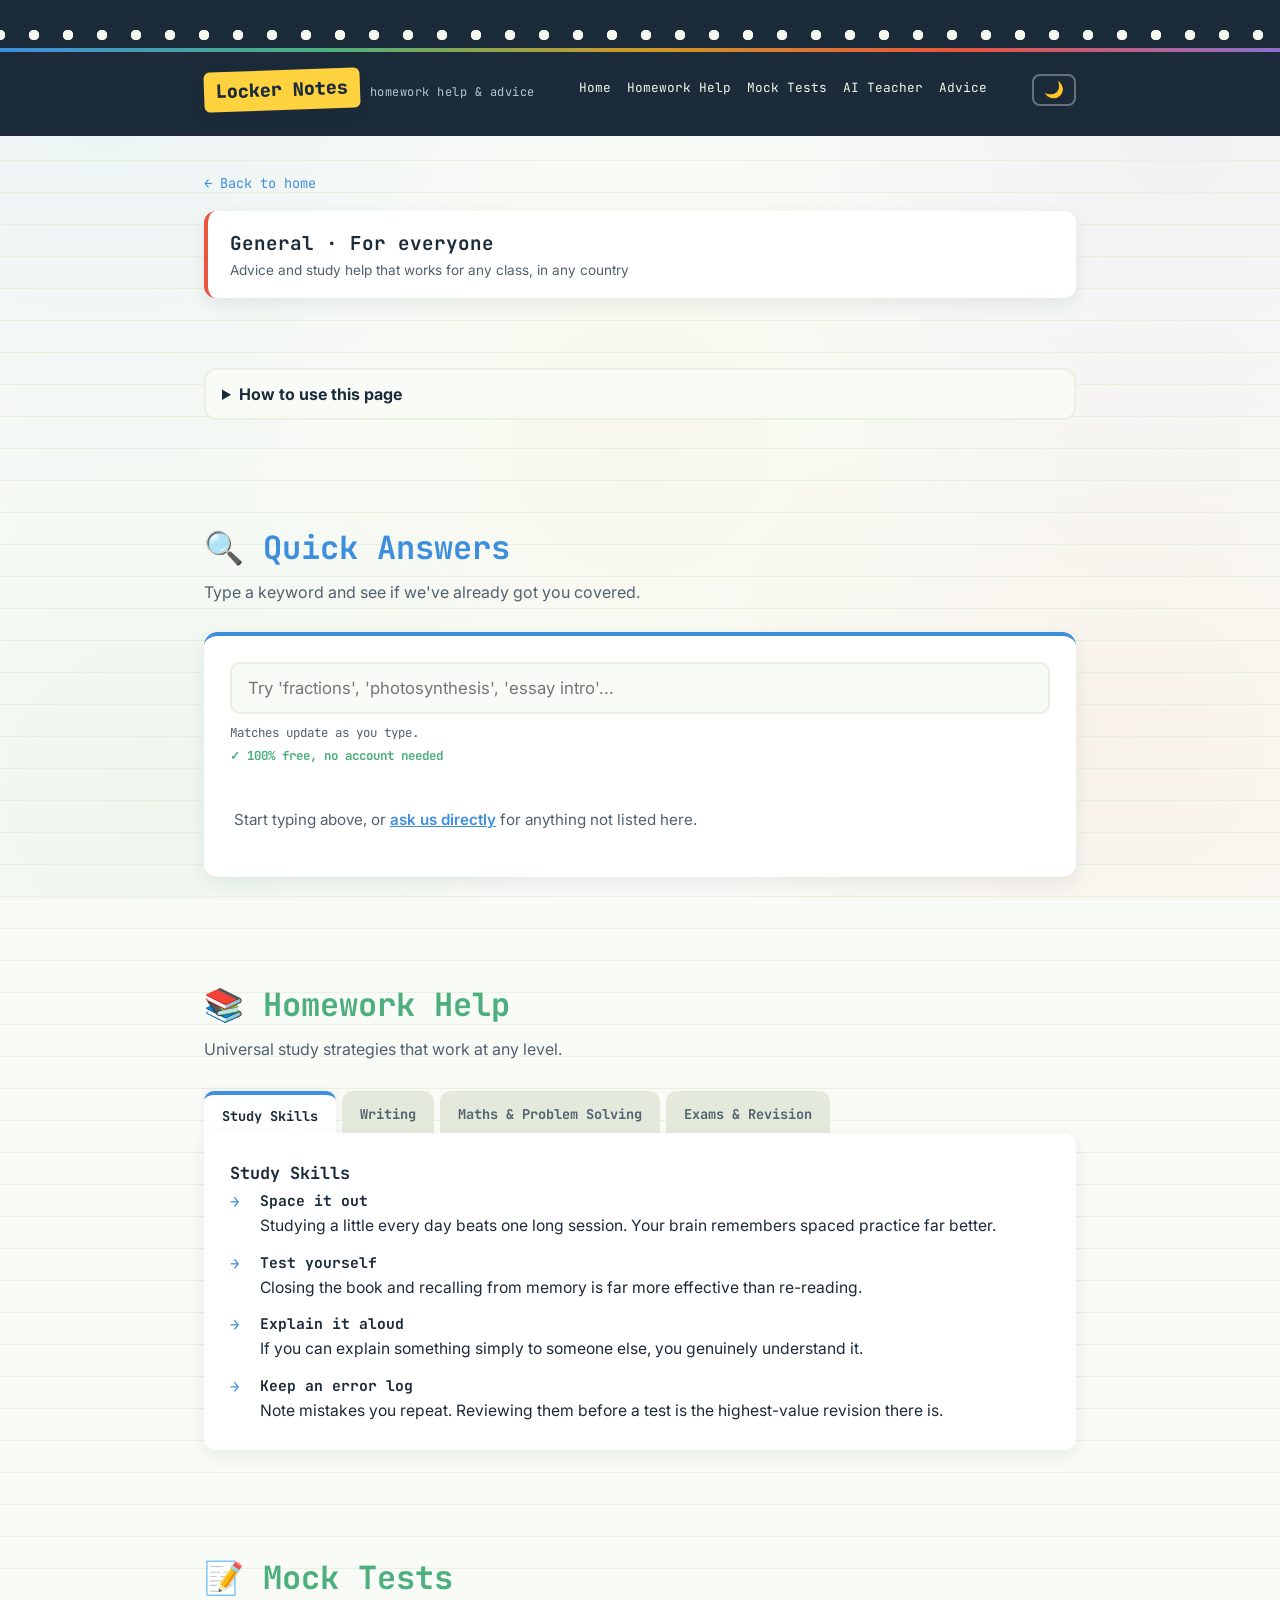
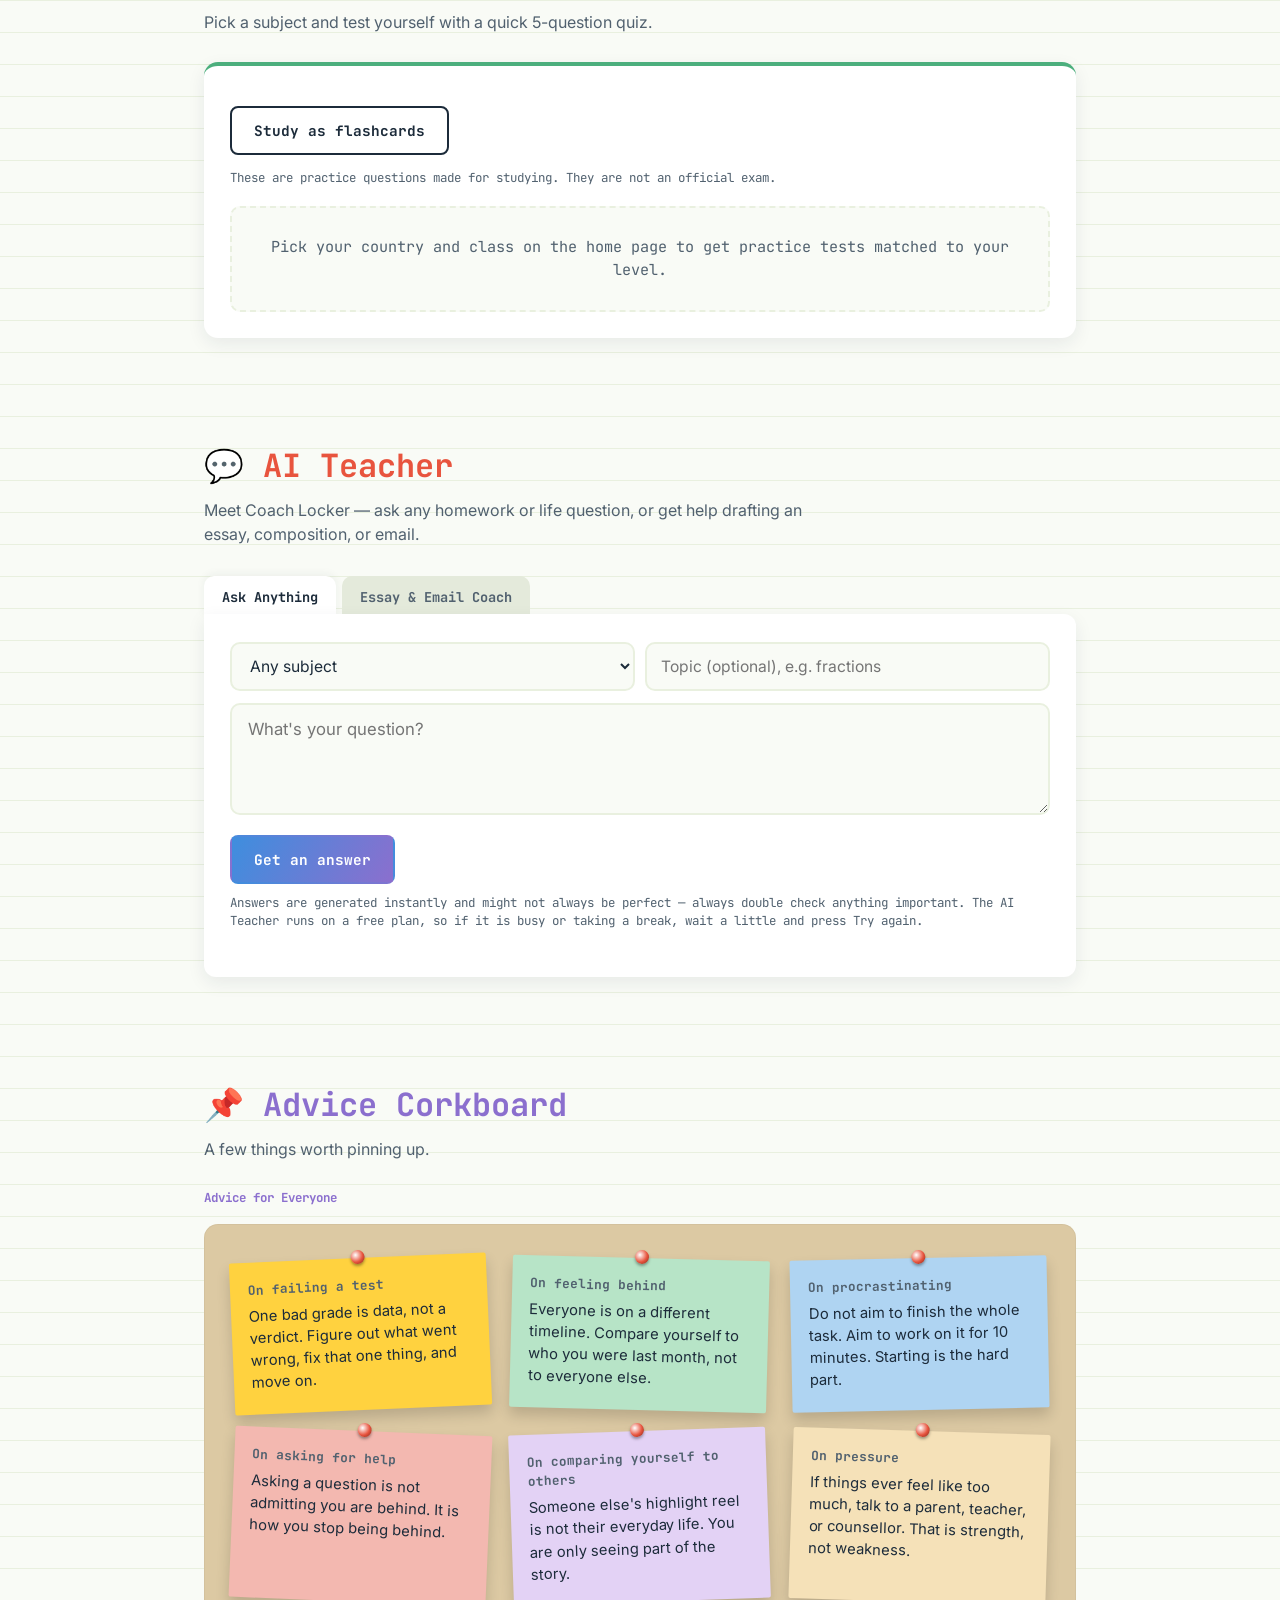
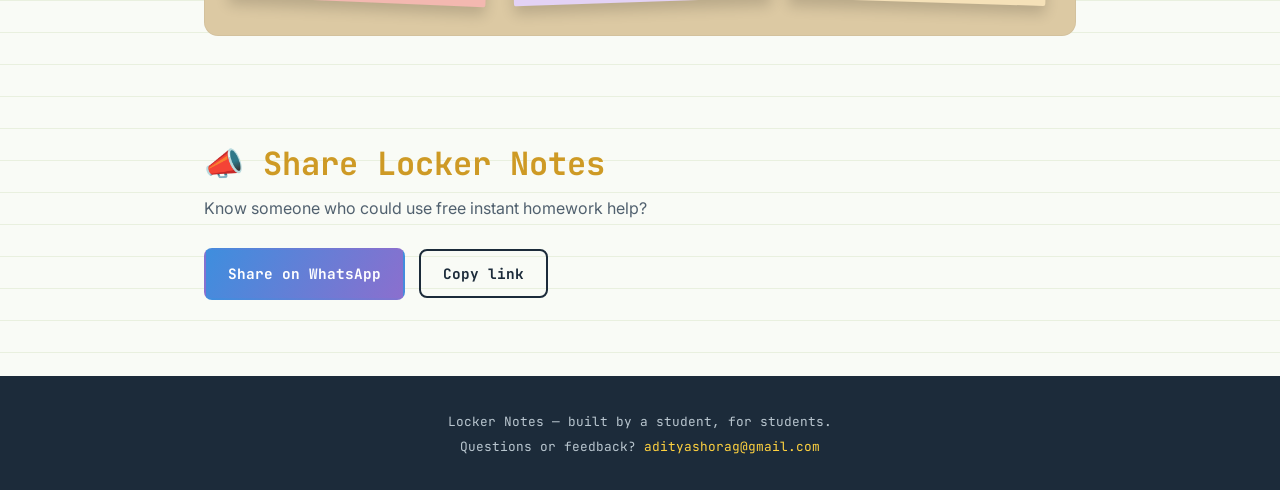
==== commit b08a7e2a: "http://localhost:8000" ====
--- a/class.html
+++ b/class.html
@@ -52,6 +52,17 @@
 </div>
 </section>
 
+<section id="howto">
+<details class="howto"><summary>How to use this page</summary>
+<ol>
+<li><strong>Quick answers:</strong> search for a common question first.</li>
+<li><strong>AI Teacher:</strong> pick a subject and topic, then ask. Press Try again if it is busy.</li>
+<li><strong>Mock tests:</strong> pick a subject, take the test, then retry the ones you missed. Flashcards use the same questions.</li>
+<li><strong>Saved answers:</strong> press Save this answer to keep it on this device. Nothing needs an account.</li>
+</ol>
+</details>
+</section>
+
 <section id="quick">
 <div class="section-head">
 <h2>&#128269; Quick Answers</h2>
@@ -81,6 +92,8 @@
 </div>
 <div class="mock-wrap reveal">
 <div id="mockControlsArea"></div>
+<div class="mock-retry-row"><button class="btn btn-ghost" type="button" onclick="openFlashcards()">Study as flashcards</button></div>
+<p class="mock-note">These are practice questions made for studying. They are not an official exam.</p>
 <div id="mockTestArea"></div>
 </div>
 </section>
@@ -97,10 +110,15 @@
 <div class="panel-wrap reveal">
 <div class="panel active" id="teacherPanelAsk">
 <div class="ask-wrap" style="box-shadow:none; padding:0; border-top:none;">
+<div class="ask-context-row">
+<select id="askSubject" class="coach-select" aria-label="Subject"><option value="">Any subject</option><option>Mathematics</option><option>Science</option><option>English</option><option>History</option><option>Geography</option><option>Computer Science</option><option>Other</option></select>
+<input id="askTopic" class="coach-input" maxlength="40" placeholder="Topic (optional), e.g. fractions" aria-label="Topic">
+</div>
 <textarea id="questionInput" rows="4" placeholder="What's your question?"></textarea>
 <button class="btn btn-solid" id="askBtn" onclick="askQuestion()">Get an answer</button>
-<p class="ask-note">Answers are generated instantly and might not always be perfect &mdash; always double check anything important.</p>
+<p class="ask-note">Answers are generated instantly and might not always be perfect &mdash; always double check anything important. The AI Teacher runs on a free plan, so if it is busy or taking a break, wait a little and press Try again.</p>
 <div class="answer-box" id="answerBox"></div>
+<div id="savedNotes" class="saved-notes"></div>
 </div>
 </div>
 <div class="panel" id="teacherPanelCoach">
--- a/style.css
+++ b/style.css
@@ -520,3 +520,38 @@
 .course-card p{margin:0 0 12px; font-size:0.9rem; color:var(--ink-soft);}
 .course-link{font-family:var(--mono); font-size:0.82rem; font-weight:700; color:var(--coral);}
 .course-note{font-family:var(--mono); font-size:0.76rem; color:var(--ink-soft); margin-top:16px; text-align:center;}
+
+/* ---------- Cinematic intro (home page) ---------- */
+#intro{position:fixed;inset:0;z-index:9999;background:#1C2B3A;display:flex;flex-direction:column;align-items:center;justify-content:center;gap:20px;overflow:hidden;cursor:pointer;animation:introOut .9s cubic-bezier(.77,0,.18,1) 3.4s forwards}
+#intro .in-dot{position:absolute;width:14px;height:14px;border-radius:50%;opacity:0;animation:introDot 2.8s ease-out forwards}
+#intro .in-dot:nth-child(1){left:18%;top:70%;background:#3E8EDE;animation-delay:.2s}
+#intro .in-dot:nth-child(2){left:78%;top:65%;background:#E8543E;animation-delay:.5s}
+#intro .in-dot:nth-child(3){left:30%;top:80%;background:#4CAF7D;animation-delay:.8s}
+#intro .in-dot:nth-child(4){left:66%;top:82%;background:#8B6FCE;animation-delay:.35s}
+#intro .in-dot:nth-child(5){left:50%;top:75%;background:#FFD23F;animation-delay:.65s}
+#intro .in-logo{font-family:var(--mono);font-weight:800;font-size:clamp(2rem,9vw,4.2rem);color:#1C2B3A;background:#FFD23F;padding:10px 26px;border-radius:14px;animation:introPop .9s cubic-bezier(.2,1.4,.4,1) .3s both}
+#intro .in-line{height:6px;width:0;border-radius:3px;background:#E8543E;animation:introLine .8s ease-out 1s forwards}
+#intro .in-tag{margin:0;font-family:var(--mono);color:#F2F6EC;font-size:clamp(.85rem,3.2vw,1.1rem);letter-spacing:.04em;animation:introFade .9s ease-out 1.5s both}
+#intro .in-skip{position:absolute;bottom:22px;margin:0;font-family:var(--mono);font-size:.75rem;color:#8fa0ae;animation:introFade .6s ease-out 2s both}
+@keyframes introPop{from{opacity:0;transform:scale(.3) rotate(-14deg)}to{opacity:1;transform:scale(1) rotate(-3deg)}}
+@keyframes introLine{to{width:min(240px,50vw)}}
+@keyframes introFade{from{opacity:0;transform:translateY(10px)}to{opacity:1;transform:none}}
+@keyframes introDot{0%{opacity:0;transform:translateY(0) scale(.4)}25%{opacity:.9}100%{opacity:0;transform:translateY(-70vh) scale(1.3)}}
+@keyframes introOut{to{transform:translateY(-100%);visibility:hidden}}
+@media (prefers-reduced-motion:reduce){#intro{display:none}}
+.retry-btn{margin-top:12px}
+/* ---------- Study tools ---------- */
+.ask-context-row{display:flex;gap:10px;flex-wrap:wrap;margin-bottom:12px}
+.ask-context-row .coach-select,.ask-context-row .coach-input{flex:1;min-width:150px}
+.mock-retry-row{display:flex;gap:10px;flex-wrap:wrap;margin:14px 0}
+.flashcard{min-height:150px;display:flex;align-items:center;justify-content:center;text-align:center;padding:24px;margin-top:14px;border-radius:14px;border:2px solid var(--paper-line);background:var(--paper);color:var(--ink);font-family:var(--sans);font-size:1.1rem;cursor:pointer;transition:transform .25s ease,background .25s ease}
+.flashcard.back{background:#FFF6D6;color:#1C2B3A;border-color:#FFD23F}
+.flashcard:focus{outline:3px solid var(--purple);outline-offset:2px}
+.saved-notes{margin-top:18px}
+.saved-note{margin:8px 0;padding:10px 14px;border-radius:10px;border:2px solid var(--paper-line);background:var(--paper)}
+.saved-note summary{cursor:pointer;font-weight:600}
+.saved-note p{white-space:pre-wrap}
+.howto{max-width:900px;margin:0 auto;padding:12px 16px;border-radius:12px;border:2px solid var(--paper-line);background:var(--paper)}
+.howto summary{cursor:pointer;font-weight:700}
+#offlineBar{display:none;position:fixed;left:0;right:0;bottom:0;z-index:9000;padding:10px 16px;text-align:center;background:#1C2B3A;color:#FFD23F;font-family:var(--mono);font-size:.85rem}
+@media (prefers-reduced-motion:reduce){.flashcard{transition:none}}
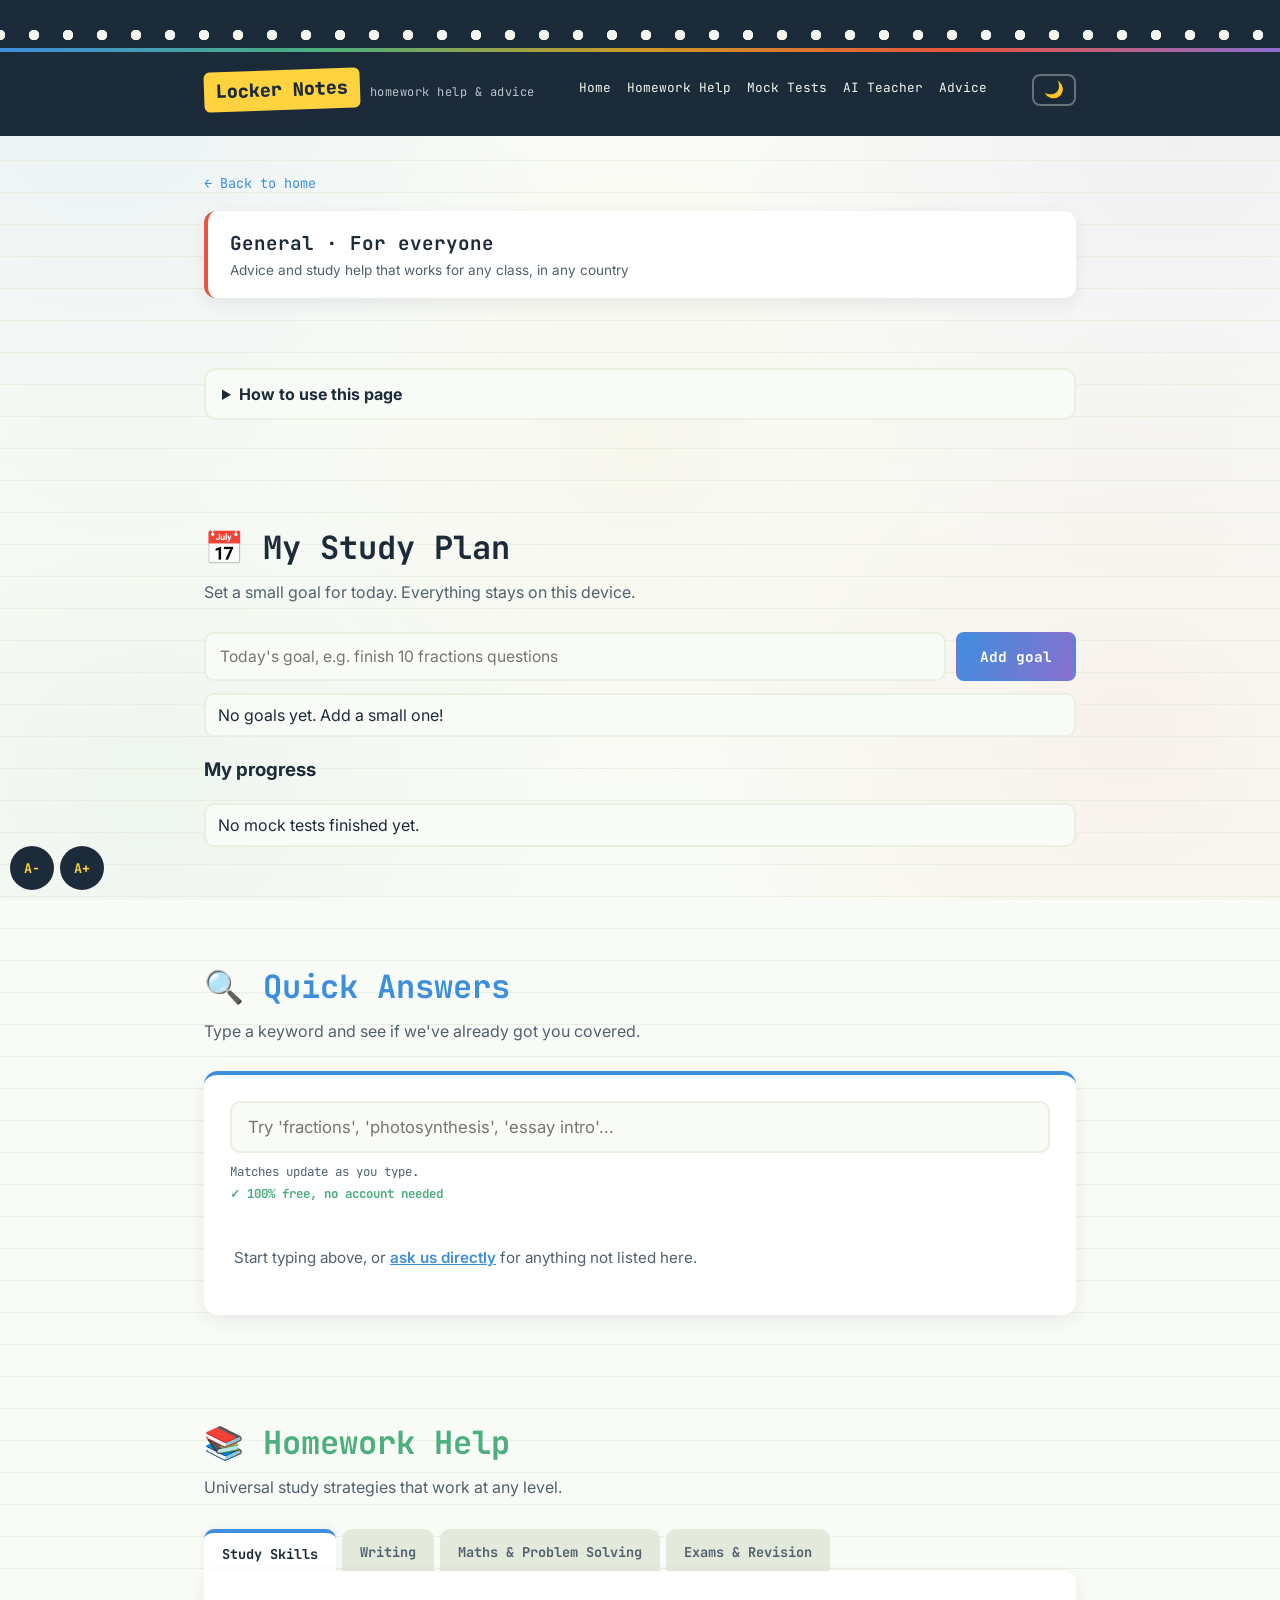
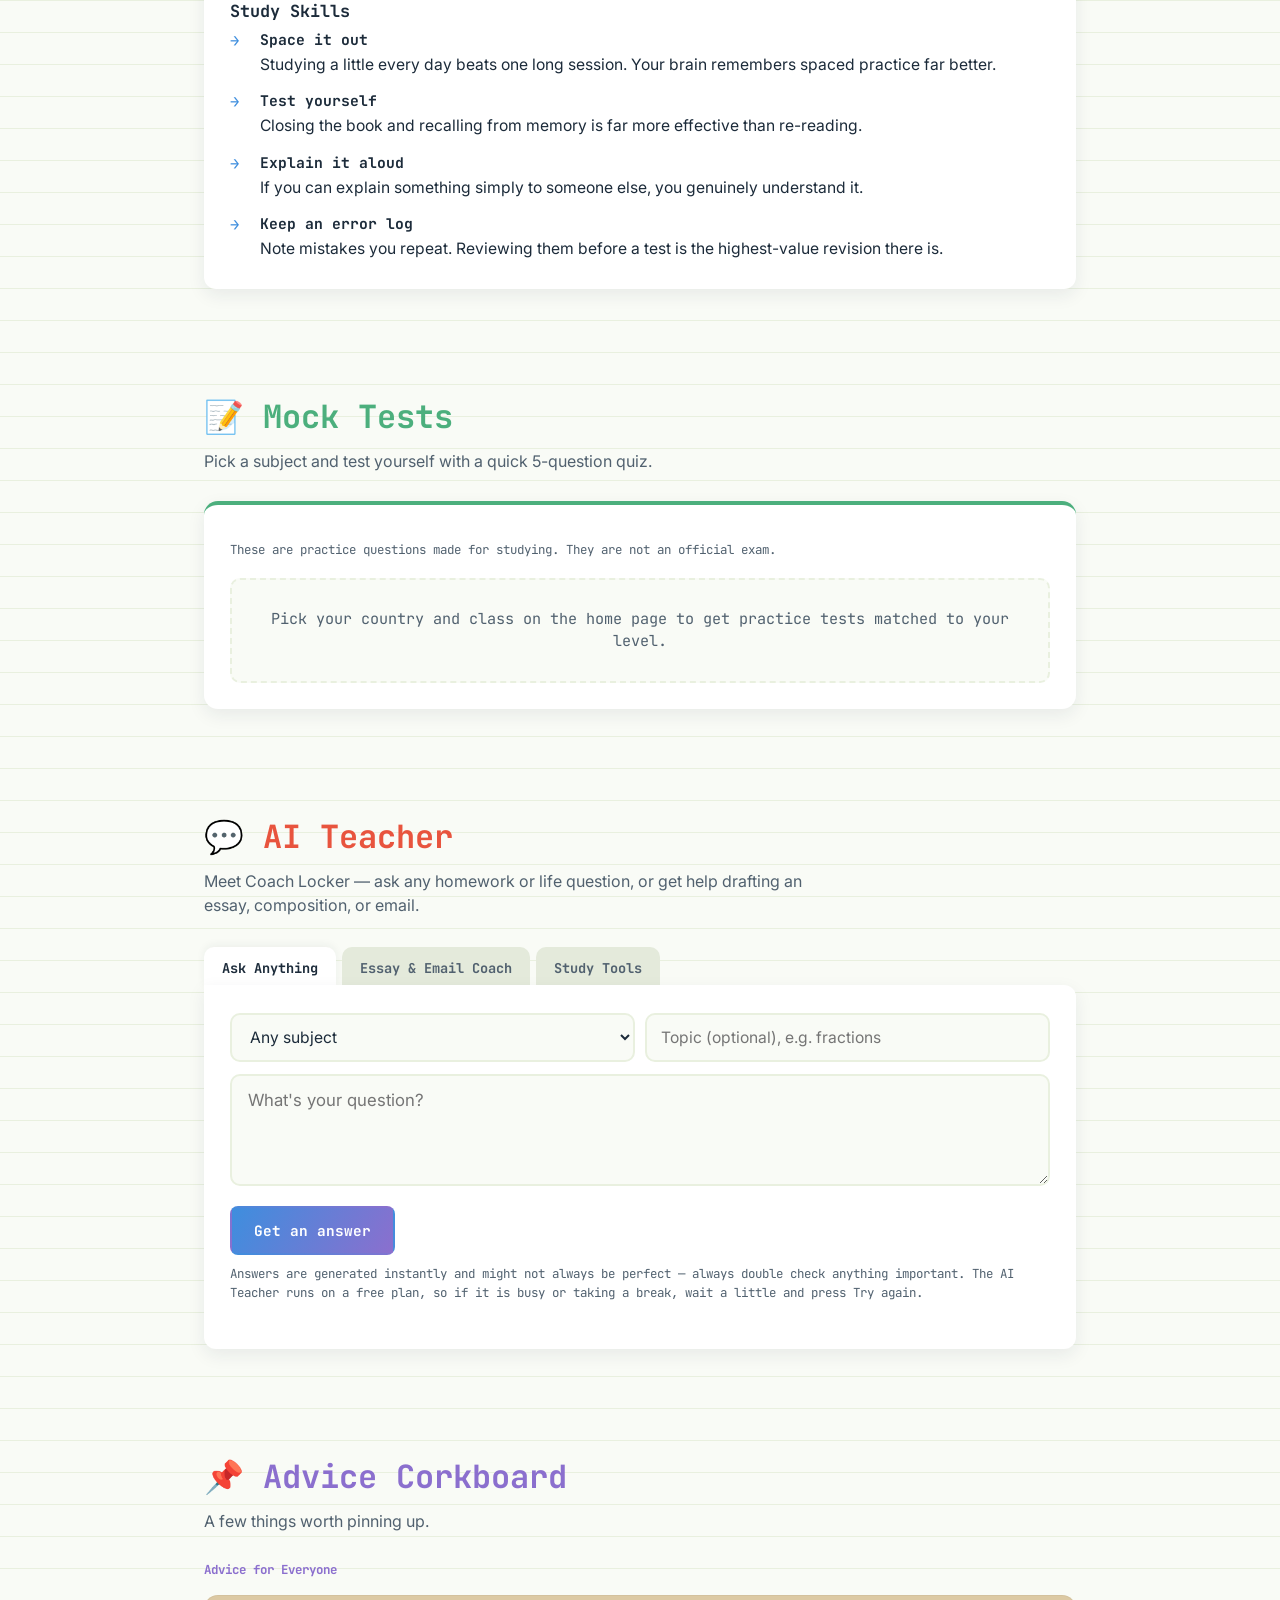
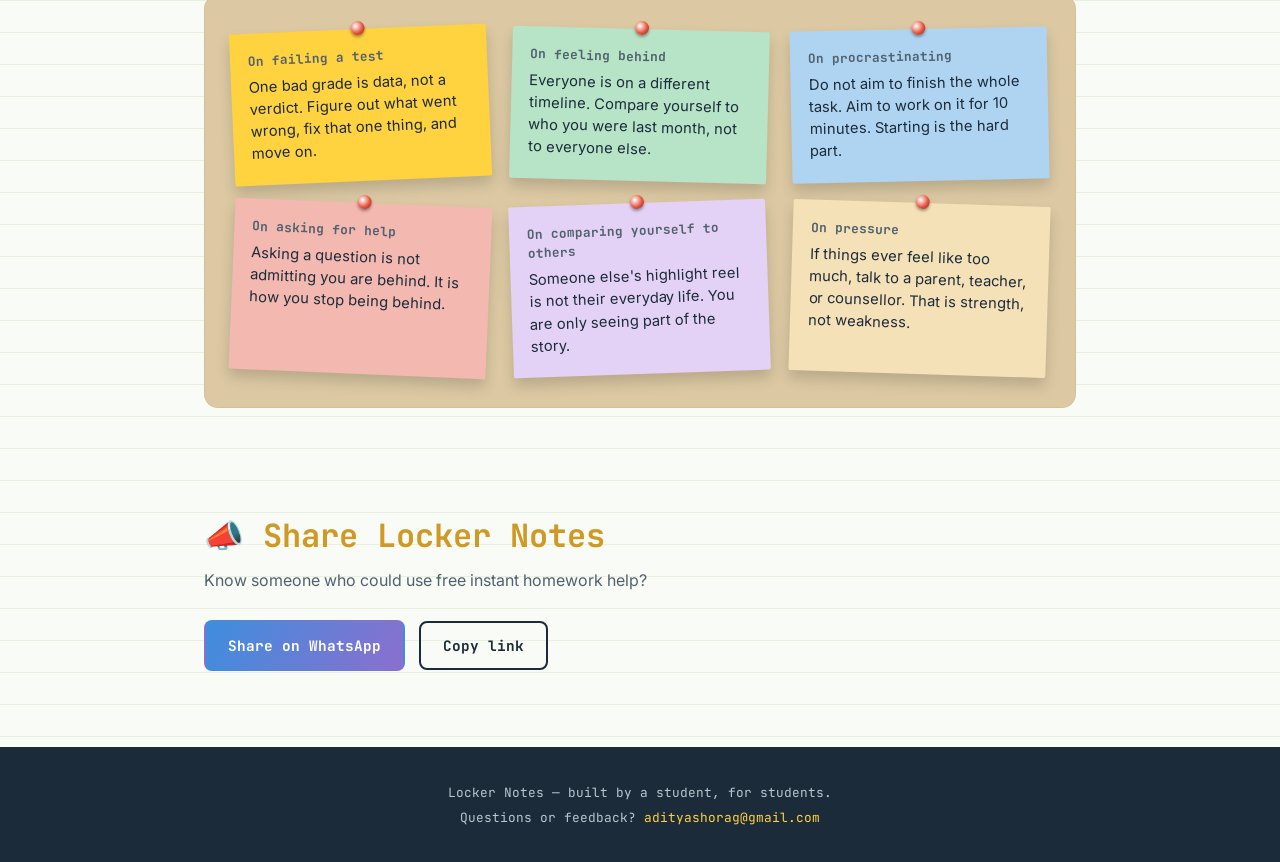
==== commit 98eb1ccf: "python -m http.server 8000" ====
--- a/class.html
+++ b/class.html
@@ -63,6 +63,16 @@
 </details>
 </section>
 
+<section id="plan">
+<div class="section-head"><h2>&#128197; My Study Plan</h2><p>Set a small goal for today. Everything stays on this device.</p></div>
+<div class="plan-wrap">
+<div class="coach-row"><input type="text" class="coach-input" id="planInput" maxlength="80" placeholder="Today's goal, e.g. finish 10 fractions questions" aria-label="Today's goal"><button class="btn btn-solid" type="button" onclick="addPlanItem()">Add goal</button></div>
+<ul class="plan-list" id="planList"></ul>
+<h3>My progress</h3>
+<ul class="plan-list" id="progressList"></ul>
+</div>
+</section>
+
 <section id="quick">
 <div class="section-head">
 <h2>&#128269; Quick Answers</h2>
@@ -92,7 +102,7 @@
 </div>
 <div class="mock-wrap reveal">
 <div id="mockControlsArea"></div>
-<div class="mock-retry-row"><button class="btn btn-ghost" type="button" onclick="openFlashcards()">Study as flashcards</button></div>
+<div class="mock-retry-row" id="flashRow"><button class="btn btn-ghost" type="button" onclick="openFlashcards()">Study as flashcards</button></div>
 <p class="mock-note">These are practice questions made for studying. They are not an official exam.</p>
 <div id="mockTestArea"></div>
 </div>
@@ -106,6 +116,7 @@
 <div class="tabbar" role="tablist" id="teacherTabbar">
 <button class="tab-btn" aria-selected="true" onclick="switchTeacherTab('ask')">Ask Anything</button>
 <button class="tab-btn" aria-selected="false" onclick="switchTeacherTab('coach')">Essay &amp; Email Coach</button>
+<button class="tab-btn" aria-selected="false" onclick="switchTeacherTab('tools')">Study Tools</button>
 </div>
 <div class="panel-wrap reveal">
 <div class="panel active" id="teacherPanelAsk">
@@ -120,6 +131,24 @@
 <div class="answer-box" id="answerBox"></div>
 <div id="savedNotes" class="saved-notes"></div>
 </div>
+</div>
+<div class="panel" id="teacherPanelTools">
+<p class="sub">Study helpers. Please don't include names or school details in anything you paste.</p>
+<div class="coach-form">
+<div class="coach-row">
+<select class="coach-select" id="toolMode" aria-label="Tool" onchange="updateToolMode()">
+<option value="summary">Summarize a topic</option>
+<option value="practice">Practice question (hint first)</option>
+<option value="mistake">Explain my mistake</option>
+<option value="writing">Feedback on my writing</option>
+</select>
+<input type="text" class="coach-input" id="toolTopic" maxlength="200" placeholder="Topic, e.g. photosynthesis" aria-label="Topic">
+</div>
+<textarea id="toolText" rows="6" maxlength="3000" style="display:none" placeholder="Paste here" aria-label="Your work"></textarea>
+<button class="btn btn-solid" id="toolBtn" onclick="runTool()">Go</button>
+</div>
+<div class="answer-box tool-out" id="toolOut"></div>
+<p class="coach-disclaimer">AI can make mistakes. Check important facts in your textbook.</p>
 </div>
 <div class="panel" id="teacherPanelCoach">
 <p class="sub">Get a first draft to learn from and rewrite in your own words &mdash; not something to hand in as-is.</p>
--- a/style.css
+++ b/style.css
@@ -555,3 +555,12 @@
 .howto summary{cursor:pointer;font-weight:700}
 #offlineBar{display:none;position:fixed;left:0;right:0;bottom:0;z-index:9000;padding:10px 16px;text-align:center;background:#1C2B3A;color:#FFD23F;font-family:var(--mono);font-size:.85rem}
 @media (prefers-reduced-motion:reduce){.flashcard{transition:none}}
+/* ---------- Study tools, plan, text size ---------- */
+.tool-out{white-space:pre-wrap}
+.plan-wrap{max-width:900px;margin:0 auto}
+.plan-list{list-style:none;padding:0;margin:12px 0}
+.plan-list li{display:flex;align-items:center;justify-content:space-between;gap:10px;padding:8px 12px;margin:6px 0;border-radius:10px;border:2px solid var(--paper-line);background:var(--paper)}
+.plan-list label.done{text-decoration:line-through;opacity:.6}
+.plan-del{border:none;background:none;color:var(--ink);font-size:1.3rem;cursor:pointer;min-width:36px;min-height:36px}
+#textSizeBar{position:fixed;left:10px;bottom:10px;z-index:8000;display:flex;gap:6px}
+#textSizeBar button{min-width:44px;min-height:44px;border:none;border-radius:50%;background:#1C2B3A;color:#FFD23F;font-family:var(--mono);font-weight:700;cursor:pointer}
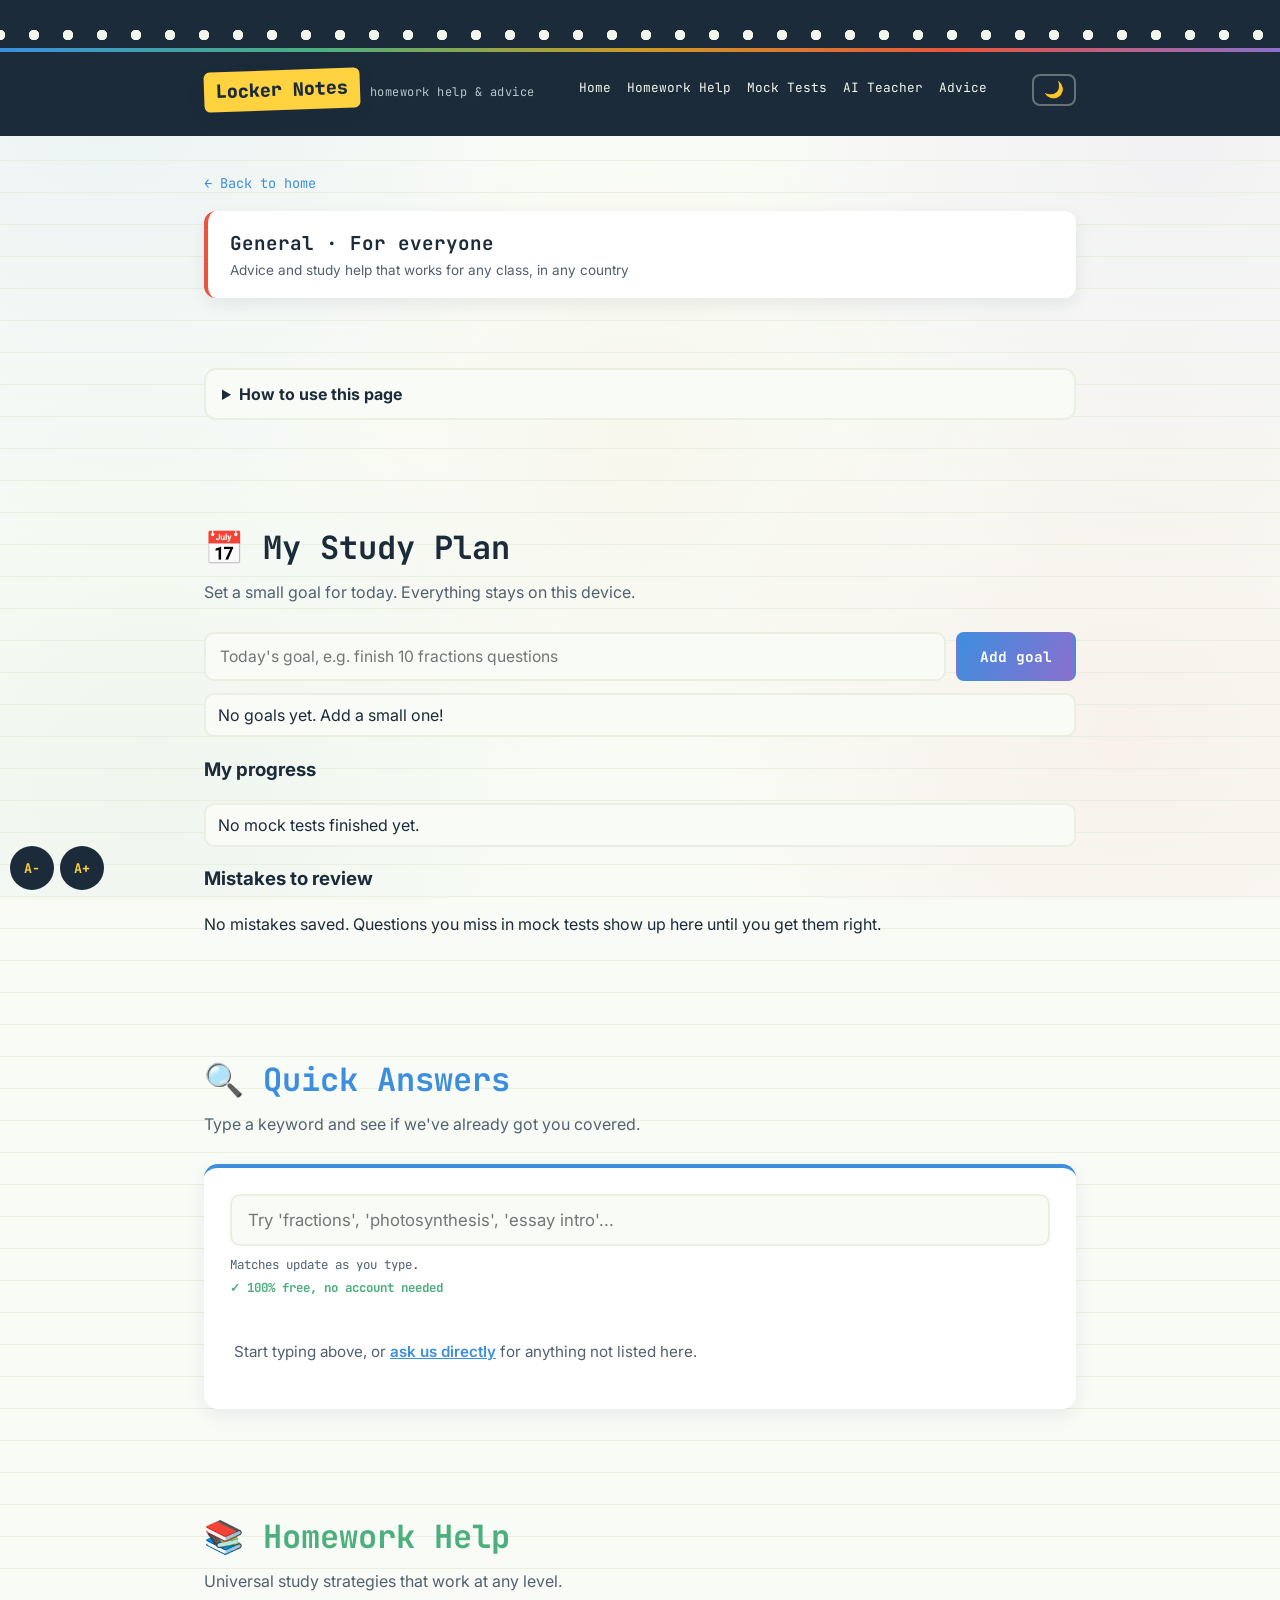
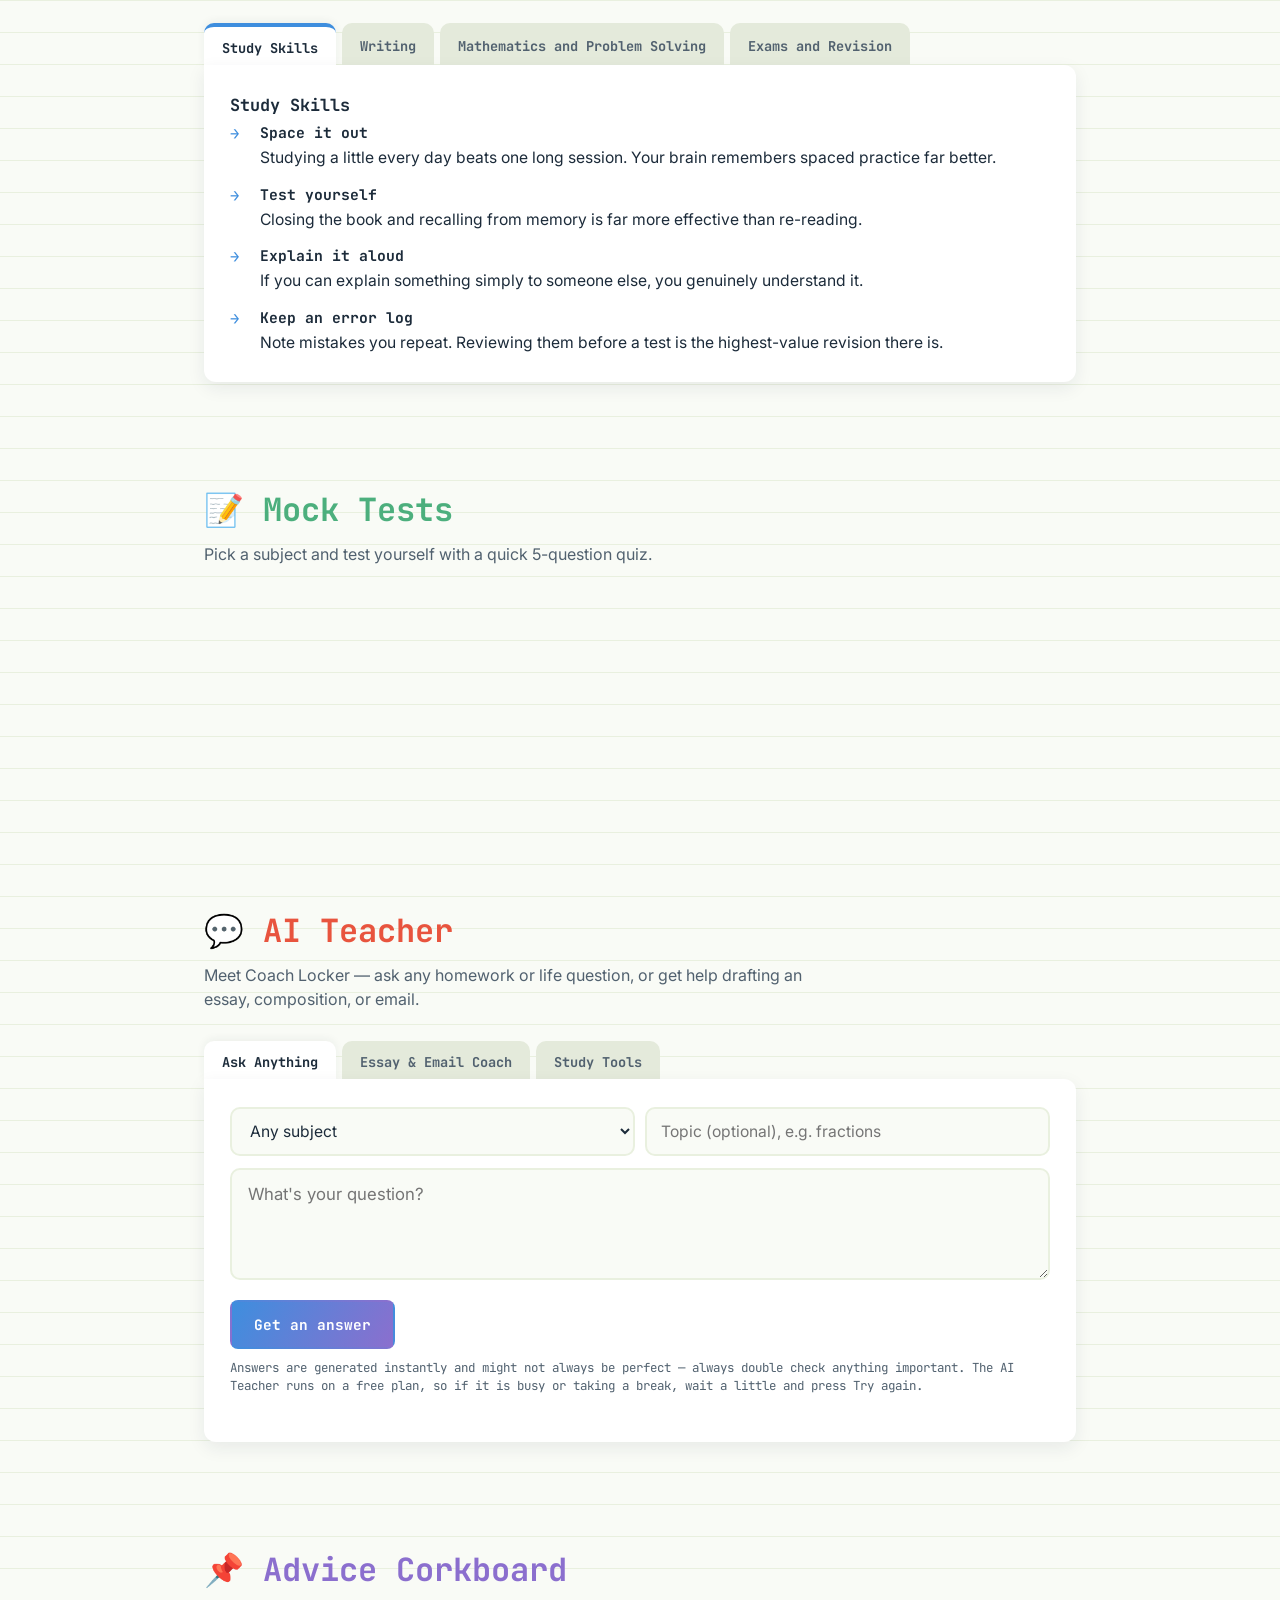
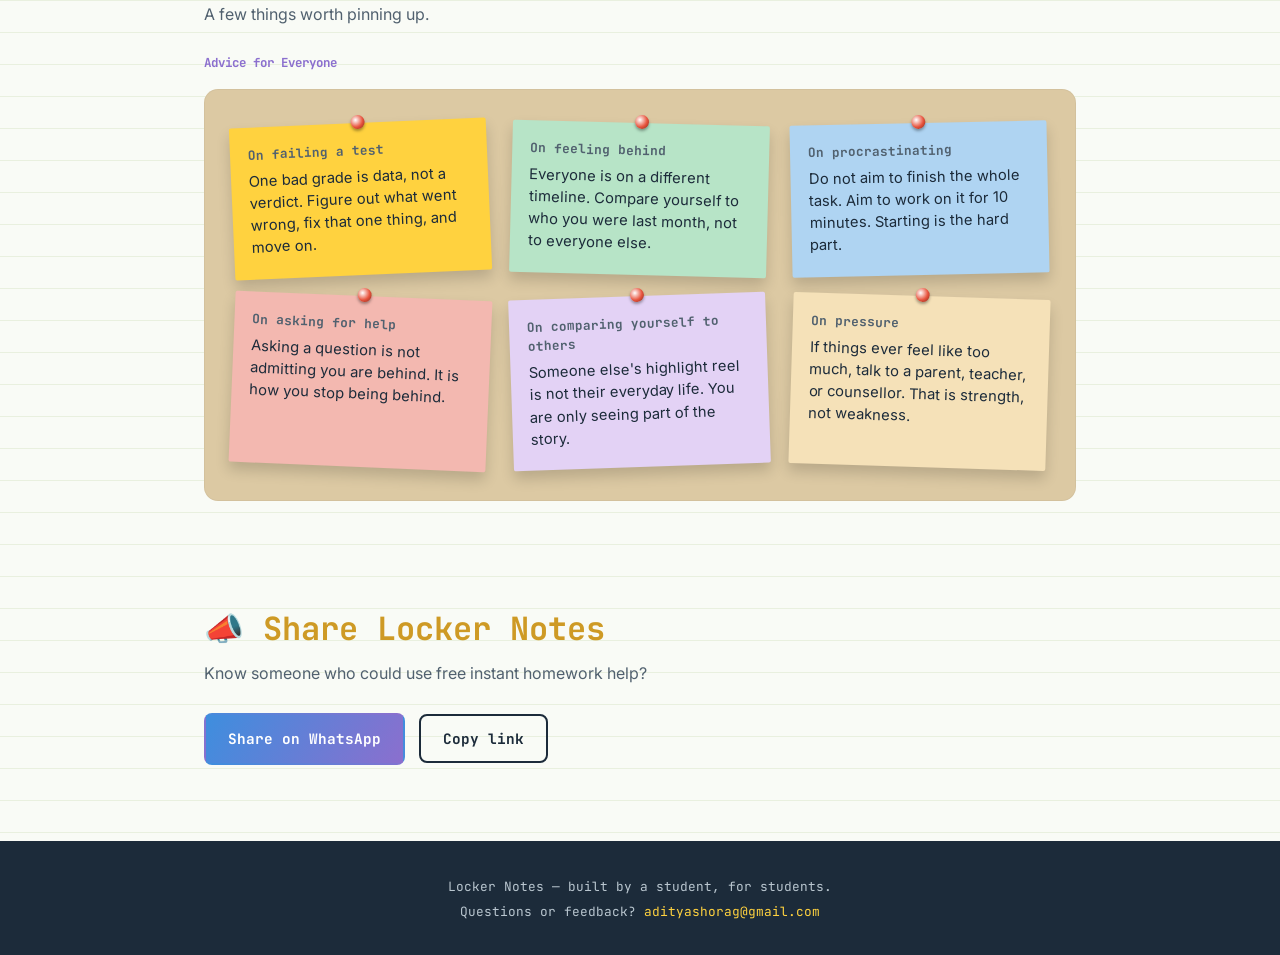
==== commit fce4c91d: "python -m http.server 8000" ====
--- a/class.html
+++ b/class.html
@@ -70,6 +70,8 @@
 <ul class="plan-list" id="planList"></ul>
 <h3>My progress</h3>
 <ul class="plan-list" id="progressList"></ul>
+<h3>Mistakes to review</h3>
+<div id="mistakeList"></div>
 </div>
 </section>
 
--- a/style.css
+++ b/style.css
@@ -564,3 +564,6 @@
 .plan-del{border:none;background:none;color:var(--ink);font-size:1.3rem;cursor:pointer;min-width:36px;min-height:36px}
 #textSizeBar{position:fixed;left:10px;bottom:10px;z-index:8000;display:flex;gap:6px}
 #textSizeBar button{min-width:44px;min-height:44px;border:none;border-radius:50%;background:#1C2B3A;color:#FFD23F;font-family:var(--mono);font-weight:700;cursor:pointer}
+.mock-explain{margin:8px 0 0}
+.mistake-group h4{margin:12px 0 4px}
+:focus-visible{outline:3px solid var(--purple);outline-offset:2px}
